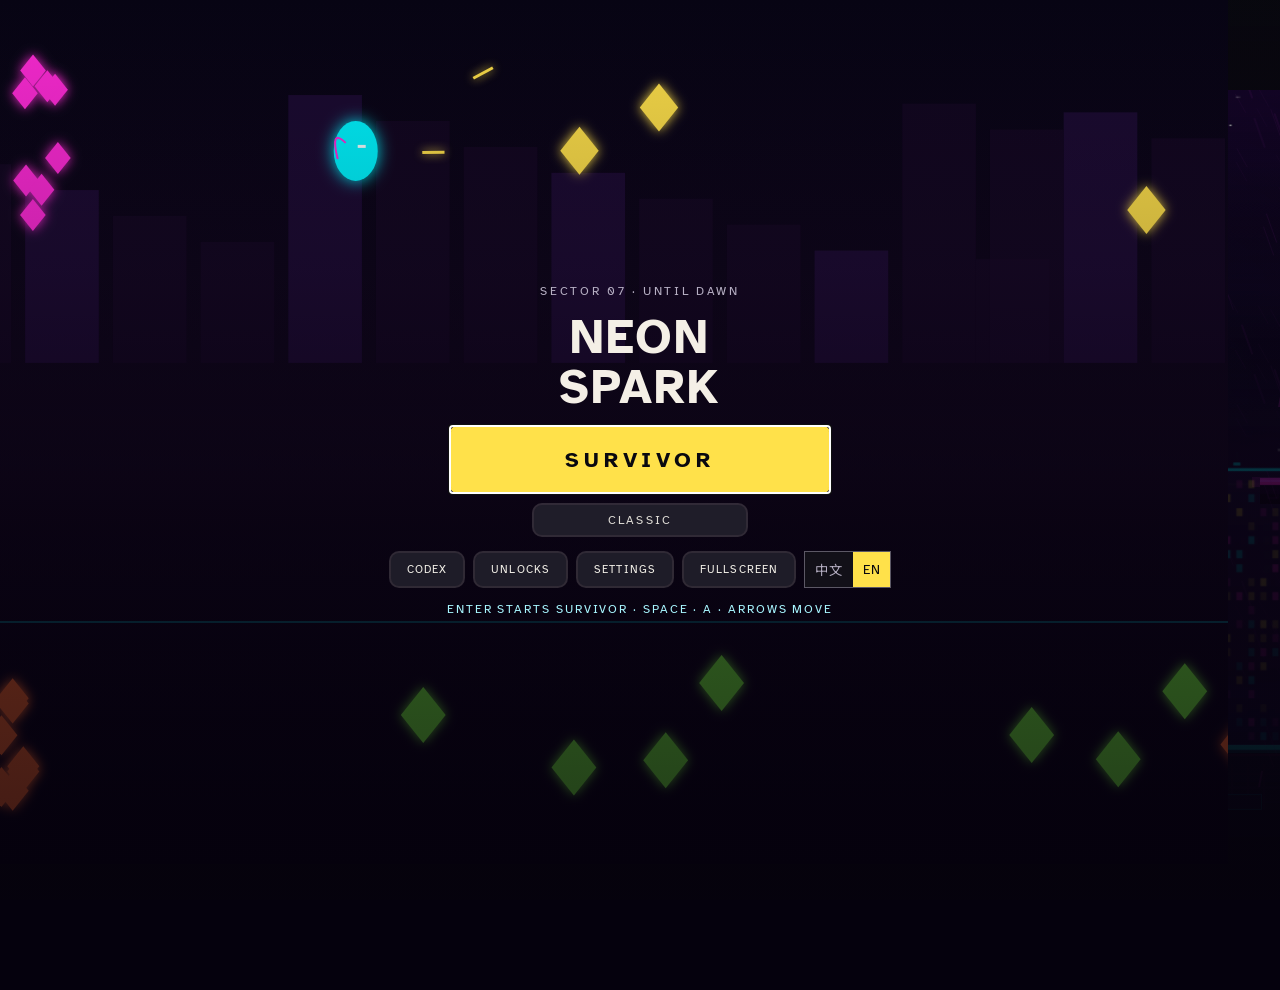
==== index.html @ 34e703bf "Deploy round 28 (cd8cb64): index.html" ====
<!doctype html>
<html lang="en">
  <head>
    <meta charset="UTF-8" />
    <meta name="viewport" content="width=device-width, initial-scale=1.0, viewport-fit=cover" />
    <title>NEON SPARK</title>
    <link rel="icon" type="image/svg+xml" href="./favicon.svg" />
    <script type="module" crossorigin src="./assets/index-BdaOLCf-.js"></script>
    <link rel="stylesheet" crossorigin href="./assets/index-TX8IHKFh.css">
  </head>
  <body>
    <div id="game"></div>
  </body>
</html>
---- assets/index-TX8IHKFh.css ----
.codex-shell{z-index:80;color:#f4efe6;font-family:var(--ns-font-ui,"Atkinson Hyperlegible", sans-serif);pointer-events:auto;background:#100e0c;grid-template-rows:auto 1fr auto;display:grid;position:fixed;inset:0}.codex-shell[hidden]{display:none}.codex-bar{background:#161310;border-bottom:1px solid #3a342c;flex-wrap:wrap;align-items:center;gap:8px 12px;padding:10px 12px 8px;display:flex}.codex-kicker{color:#a89880;letter-spacing:.22em;font-size:11px;font-family:var(--ns-font-ui,"Atkinson Hyperlegible", sans-serif)}.codex-title{font-family:var(--ns-font-ui,"Atkinson Hyperlegible", sans-serif);letter-spacing:.08em;color:#f4efe6;text-shadow:none;margin:0;font-size:22px;font-weight:700}.codex-tabs,.codex-tools{flex-wrap:wrap;gap:8px;display:flex}.codex-tabs{margin-left:auto}.codex-bar button,.codex-node{color:#e7f8ff;cursor:pointer;font-family:inherit}.codex-bar button{color:#f4efe6;letter-spacing:.08em;white-space:nowrap;box-shadow:none;background:#1c1814;border:1px solid #201e2a;padding:7px 10px;font-size:12px}.codex-bar button[aria-pressed=true],.codex-bar button.is-on{color:#ffe14a;border-color:#ffe14a;box-shadow:0 0 14px #ffe14a73}.codex-body{grid-template-rows:minmax(0,1fr);grid-template-columns:minmax(0,1fr);min-height:0;display:grid;position:relative}.codex-grid{min-height:0;padding:12px 14px 18px;display:none;overflow:auto}.codex-body.is-grid{grid-template-columns:minmax(0,1fr) minmax(280px,340px)}.codex-body.is-grid .codex-grid{display:block}.codex-body.is-grid .codex-stage{display:none}.codex-body.is-grid .codex-detail{border-width:0 0 0 1px;align-self:stretch;width:auto;height:100%;max-height:none;position:relative;inset:auto;overflow:auto}.codex-shell.is-items .codex-zoom,.codex-shell.is-items #codex-reveal,.codex-shell.is-items .codex-foot{display:none}.codex-section{color:#ff7ae4;letter-spacing:.16em;margin:14px 0 8px;font-size:12px;font-weight:400}.codex-section:first-child{margin-top:0}.codex-cards{grid-template-columns:repeat(auto-fill,minmax(168px,1fr));gap:8px;display:grid}.codex-card{text-align:left;color:#f4efe4;border:1px solid color-mix(in srgb, var(--node,#00f6ff) 70%, transparent);cursor:pointer;background:#1c1814;flex-direction:column;align-items:stretch;gap:4px;min-width:0;padding:0 0 8px;display:flex;overflow:hidden}.codex-card.is-on{border-color:#ffe14a;box-shadow:0 0 14px #ffe14a66}.codex-card.is-owned{box-shadow:inset 0 0 0 1px #7dff3e73}.codex-card-icon{background:#14110e;place-items:center;width:100%;height:84px;display:grid}.codex-card-icon img{object-fit:cover;width:100%;height:84px}.codex-card-name{letter-spacing:.04em;min-width:0;padding:0 8px;font-size:13px;font-weight:700;line-height:1.2}.codex-card-tags{flex-wrap:wrap;gap:4px;min-width:0;padding:0 8px;display:flex}.codex-card-tags i{letter-spacing:.08em;border:1px solid;padding:0 5px;font-size:10px;font-style:normal;line-height:1.3}.codex-recipe{color:#ffe14a;margin:0 0 8px;font-size:14px;line-height:1.35}.codex-result{grid-template-rows:auto auto;grid-template-columns:40px minmax(0,1fr);align-items:center;gap:2px 8px;margin-bottom:8px;display:grid}.codex-result img{object-fit:contain;background:#070414;border:1px solid #ffe14a73;grid-row:1/span 2;width:40px;height:40px}.codex-result b{letter-spacing:.06em;font-size:13px}.codex-result span{color:#d7f6ff;font-size:12px;line-height:1.35}.codex-stage{touch-action:none;cursor:grab;background-image:linear-gradient(#00f6ff0d 1px,#0000 1px),linear-gradient(90deg,#00f6ff0d 1px,#0000 1px);background-size:48px 48px;position:absolute;inset:0;overflow:hidden}.codex-stage.is-drag{cursor:grabbing}.codex-world{transform-origin:0 0;position:absolute;top:0;left:0}.codex-lines{pointer-events:none;position:absolute;top:0;left:0;overflow:visible}.codex-lines line{stroke-linecap:round;filter:drop-shadow(0 0 4px)}.codex-node{box-sizing:border-box;border:1px solid var(--node,#00f6ff);width:176px;height:72px;box-shadow:0 0 12px color-mix(in srgb, var(--node) 55%, transparent);text-align:left;background:linear-gradient(#140a22f0,#05010df0);grid-template-columns:36px minmax(0,1fr);align-items:center;gap:6px;padding:6px 8px;display:grid;position:absolute;overflow:hidden}.codex-node.is-owned{box-shadow:0 0 16px color-mix(in srgb, var(--node) 80%, transparent)}.codex-node.is-ready{border-color:#ffe14a;box-shadow:0 0 16px #ffe14ab3}.codex-node.is-done{border-color:#7dff3e;box-shadow:0 0 16px #7dff3ea6}.codex-node.is-pin,.codex-node:focus-visible,.codex-node.is-nav{outline-offset:2px;outline:2px solid #ffe14a}.codex-glyph{border:1px solid var(--node,#00f6ff);width:32px;height:32px;color:var(--node,#00f6ff);font-family:var(--ns-font-display,"Silkscreen", sans-serif);letter-spacing:.04em;place-items:center;font-size:12px;display:grid}.codex-glyph img{object-fit:contain;width:28px;height:28px}.codex-copy{min-width:0;overflow:hidden}.codex-label{-webkit-line-clamp:2;font-family:var(--ns-font-display,"Silkscreen", sans-serif);letter-spacing:.04em;overflow-wrap:anywhere;-webkit-box-orient:vertical;font-size:11px;line-height:1.25;display:-webkit-box;overflow:hidden}.codex-kind{color:#a8f6ff;font-family:var(--ns-font-ui,sans-serif);letter-spacing:.14em;margin-top:2px;font-size:10px;display:block}.codex-node.is-secret{color:#0000;box-shadow:none;border-color:#a8f6ff47}.codex-node.is-secret .codex-kind{color:#0000}.codex-node.is-secret .codex-label{color:#d7f6ff;font-family:var(--ns-font-ui,"Atkinson Hyperlegible", sans-serif);letter-spacing:0;-webkit-line-clamp:4;white-space:normal;font-size:11px;line-height:1.25}.codex-node.is-secret .codex-glyph{clip-path:none;background:#070414;box-shadow:inset 0 0 0 1px #a8f6ff73}.codex-glyph img.is-silhouette{filter:grayscale()brightness(.5)contrast(1.7)drop-shadow(0 0 1px #d2f6ffe6);opacity:1}.codex-detail{pointer-events:auto;background:#080410eb;border:1px solid #00f6ff8c;width:min(320px,100% - 24px);max-height:calc(100% - 24px);padding:14px 14px 16px;position:absolute;top:12px;right:12px;overflow:auto;box-shadow:0 0 24px #00f6ff47}.codex-detail[hidden]{display:none}.codex-detail.is-secret .codex-glyph{clip-path:none;background:0 0}.codex-detail h3{font-family:var(--ns-font-display,"Silkscreen", sans-serif);letter-spacing:.08em;margin:6px 0;font-size:16px;font-weight:400}.codex-detail h4{color:#ff7ae4;letter-spacing:.18em;margin:12px 0 6px;font-size:11px}.codex-detail p,.codex-detail li{color:#d7f6ff;margin:0;font-size:13px;line-height:1.4}.codex-detail ul{margin:0;padding-left:16px}.codex-detail li.is-met{color:#7dff3e}.codex-detail .codex-glyph{width:48px;height:48px}.codex-foot{color:#a8f6ff;letter-spacing:.08em;border-top:1px solid #00f6ff33;padding:8px 16px 12px;font-size:11px}.evo-hint{color:#ff7ae4;letter-spacing:.08em;font-size:11px;line-height:1.3}.evo-hint.is-live{color:#ffe14a;text-shadow:0 0 8px #ffe14a73}.syn-row{flex-wrap:wrap;gap:4px;display:flex}.syn-chip{color:#a8f6ff;letter-spacing:.08em;border:1px solid #a8f6ff66;padding:2px 6px;font-size:10px;font-style:normal}.syn-chip.is-live{color:#ffe14a;border-color:#ffe14a;box-shadow:0 0 8px #ffe14a59}#touch-hud .evo-progress{gap:8px;min-width:min(420px,86vw);max-height:220px;display:grid;overflow:auto}#touch-hud .evo-row{letter-spacing:.04em;gap:3px;font-size:12px;display:grid}#touch-hud .evo-row b{font-weight:700}#touch-hud .evo-row.is-ready b{color:#ffe14a}#touch-hud .evo-row.is-done b{color:#7dff3e}#touch-hud .evo-meter{background:#1c1030;height:4px}#touch-hud .evo-meter i{background:var(--ns-accent);height:100%;box-shadow:none;display:block}html[data-locale=zh-CN] .codex-shell,html[data-locale=zh-CN] .codex-label,html[data-locale=zh-CN] .codex-title,html[data-locale=zh-CN] .fe-card{font-family:var(--ns-font-cjk,"Noto Sans SC", sans-serif);letter-spacing:.02em}@media (max-width:900px),(max-height:520px){.codex-tabs{margin-left:0}.codex-kicker{display:none}.codex-title{font-size:16px}.codex-bar{gap:6px;padding:6px 8px}.codex-foot{display:none}.codex-detail{width:auto;max-height:42%;inset:auto 8px 8px}.codex-body.is-grid{grid-template-columns:minmax(0,1.2fr) minmax(220px,.9fr)}.codex-body.is-grid .codex-detail{width:auto;height:100%;max-height:none;position:relative;inset:auto}.codex-grid{padding:8px}.codex-cards{grid-template-columns:repeat(auto-fill,minmax(136px,1fr));gap:6px}.codex-card{padding:0 0 6px}.codex-card-icon,.codex-card-icon img{object-fit:cover;width:100%;height:64px}.codex-card-name,.codex-recipe{font-size:12px}}@font-face{font-family:Silkscreen;src:url(./silkscreen-latin-400-CtPo2yA5.woff2)format("woff2");font-weight:400;font-style:normal;font-display:swap}@font-face{font-family:Silkscreen;src:url(./silkscreen-latin-700-CSE2nhgM.woff2)format("woff2");font-weight:700;font-style:normal;font-display:swap}@font-face{font-family:Atkinson Hyperlegible;src:url(./atkinson-latin-400-BrHNak5F.woff2)format("woff2");font-weight:400;font-style:normal;font-display:swap}@font-face{font-family:Atkinson Hyperlegible;src:url(./atkinson-latin-700-GZI4o3u0.woff2)format("woff2");font-weight:700;font-style:normal;font-display:swap}@font-face{font-family:Noto Sans SC;src:url(./noto-sans-sc-400-DS5SpWNO.woff2)format("woff2");font-weight:400;font-style:normal;font-display:swap;unicode-range:U+2E80-2EFF,U+3000-303F,U+3100-312F,U+32??,U+3400-4DBF,U+4E00-9FFF,U+F900-FAFF,U+FF00-FFEF}@font-face{font-family:Noto Sans SC;src:url(./noto-sans-sc-700-BmuLCgFi.woff2)format("woff2");font-weight:700;font-style:normal;font-display:swap;unicode-range:U+2E80-2EFF,U+3000-303F,U+3100-312F,U+32??,U+3400-4DBF,U+4E00-9FFF,U+F900-FAFF,U+FF00-FFEF}@scope(#survivor-hud){.frame{--cut:var(--ns-cut);--frame:var(--ns-line);background:var(--frame);border-radius:var(--ns-radius);padding:2px;display:block}.frame-in{border-radius:calc(var(--ns-radius) - 2px);color:var(--ns-text);background:linear-gradient(#1e1c28,#121018);box-shadow:inset 0 1px #ffffff0f}:scope{pointer-events:none;font-family:var(--ns-font-ui);color:var(--ns-text);position:absolute;inset:0;container:hud/size}:scope.is-fixed{z-index:40;position:fixed}:scope.modal-open .hud-topbar,:scope.modal-open .slot-dock,:scope.modal-open .hud-bottom,:scope.modal-open .hud-hint,:scope.modal-open .hud-cross,:scope.title-open .hud-topbar,:scope.title-open .hud-bottom,:scope.title-open .slot-dock,:scope.title-open .bossbar,:scope.title-open .hud-hint,:scope.title-open .hud-cross,:scope.title-open .hud-banner,:scope.title-open .hud-fps,:scope.title-open .hud-debug{visibility:hidden}.hud-topbar{align-items:center;gap:var(--ns-space-2);padding:calc(var(--ns-space-3) + env(safe-area-inset-top)) calc(var(--ns-space-4) + env(safe-area-inset-right)) 0 calc(var(--ns-space-4) + env(safe-area-inset-left));flex-direction:column;display:flex}.timer{min-width:168px;box-shadow:none;background:0 0;flex-direction:column;align-items:center;padding:4px 22px 6px;display:flex}.timer-digits{font-family:var(--ns-font-display);font-size:var(--ns-timer);letter-spacing:.06em;color:var(--ns-white);text-shadow:0 0 1px #140814, 0 0 12px rgba(0, 246, 255, calc(var(--ns-flash) * .85));line-height:1}.timer-cap,.hud-room{font-size:var(--ns-text-xs);letter-spacing:.16em;color:var(--ns-ice)}.hud-room{color:var(--ns-pink)}.xp-row{align-items:center;gap:var(--ns-space-2);width:min(560px,100% - 300px);display:flex}.hud-stack{flex-direction:column;align-items:center;gap:6px;width:min(640px,100% - 300px);margin-top:4px;display:flex}.level-badge{--cut:6px;clip-path:none;background:0 0;flex:none;padding:0}.level-badge .frame-in{min-width:64px;min-height:48px;box-shadow:inset 0 0 0 1px var(--ns-yellow);background:#100818;flex-direction:column;justify-content:center;align-items:center;padding:6px 10px 8px;display:flex}.level-tag{font-size:var(--ns-text-xs);letter-spacing:.14em;color:var(--ns-yellow)}.level-num{font-family:var(--ns-font-display);font-size:var(--ns-text-md);color:var(--ns-white);line-height:1.45}.xp{--cut:8px;--frame:#a8f6ff73;flex:1}.xp-track{background:#100818;height:14px;position:relative;overflow:hidden}.xp-fill{background:linear-gradient(90deg, #047c86, var(--ns-cyan) 70%, var(--ns-white));width:0;height:100%;box-shadow:var(--ns-glow-cyan);display:block}.xp-label{font-style:normal;font-size:var(--ns-text-xs);letter-spacing:.12em;color:var(--ns-white);text-shadow:0 1px 2px #05010d;align-items:center;display:flex;position:absolute;top:0;bottom:0;right:8px}.bossbar{align-items:center;gap:var(--ns-space-3);width:100%;margin:0;display:flex}.bossbar[hidden],.hud-banner[hidden],.hud-fps[hidden],.hud-debug[hidden],.hud-mute[hidden],.hud-hint[hidden],.hud-cross[hidden],.overlay[hidden],.combo[hidden]{display:none!important}.boss-tag,.boss-pct{font-size:var(--ns-text-xs);letter-spacing:.14em;color:var(--ns-magenta);flex:none}.boss-track{background:#140814;flex:1;height:12px;position:relative;box-shadow:inset 0 0 0 1px #ff2bd659}.boss-track i{background:var(--ns-cyan);width:0;height:100%;box-shadow:var(--ns-glow-cyan);display:block}.boss-track i.phase2{background:var(--ns-magenta);box-shadow:var(--ns-glow-mag)}.phase-mark{z-index:2;background:var(--ns-yellow);width:2px;height:18px;box-shadow:0 0 8px var(--ns-yellow);position:absolute;top:-3px;left:50%}.hud-bottom{justify-content:space-between;align-items:flex-end;gap:var(--ns-space-3);padding:0 calc(var(--ns-space-4) + env(safe-area-inset-right)) calc(var(--ns-space-3) + env(safe-area-inset-bottom)) calc(var(--ns-space-4) + env(safe-area-inset-left));pointer-events:none;display:flex;position:absolute;bottom:0;left:0;right:0}.vitals,.hud-meta{flex-direction:column;gap:6px;min-width:0;display:flex}.hud-meta{align-items:flex-end}.hp-head,.dash-row,.combo-head{justify-content:space-between;gap:var(--ns-space-2);font-size:var(--ns-text-xs);letter-spacing:.14em;color:var(--ns-ice);display:flex}.hp-text,.combo-num,.scrap-num,.crystal-num{font-variant-numeric:tabular-nums;color:var(--ns-white);font-size:var(--ns-text-sm);letter-spacing:.04em}.hp{background:#1a1028;height:14px;position:relative;overflow:hidden;box-shadow:inset 0 0 0 1px #3c2a4e}.hp .ghost,.hp .fill{width:0;height:100%;position:absolute;top:0;left:0}.hp .ghost{background:var(--ns-ghost);box-shadow:0 0 8px var(--ns-ghost)}.hp .fill{background:var(--ns-lime);box-shadow:var(--ns-glow-lime)}.hp.low .fill{background:var(--ns-hot);box-shadow:var(--ns-glow-hot);animation:.7s ease-in-out infinite hp-pulse}.dash-row{justify-content:flex-start;align-items:center}.pips{gap:5px;display:flex}.pips i{background:#3c2a4e;width:10px;height:10px;transform:rotate(45deg);box-shadow:inset 0 0 0 1px #00f6ff59}.pips i.on{background:var(--ns-cyan);box-shadow:var(--ns-glow-cyan)}.pips i.hot{background:var(--ns-magenta);box-shadow:var(--ns-glow-mag)}.slot-dock{top:calc(8px + env(safe-area-inset-top));right:calc(8px + env(safe-area-inset-right));z-index:3;pointer-events:none;background:#05010d8c;flex-direction:column;align-items:flex-end;gap:2px;max-width:46%;padding:4px 6px 6px;display:flex;position:absolute}.slot-label{font-size:var(--ns-text-xs);letter-spacing:.18em;color:var(--ns-text-dim)}.slot-row{justify-content:flex-end;gap:4px;min-width:0;display:flex}.slot{--cut:6px;--frame:#a8f6ff47;flex-direction:column;align-items:stretch;gap:2px;width:64px;display:flex}.slot-face{--cut:7px}.slot-row[data-kind=weapon] .slot:not(.is-empty){--frame:var(--ns-cyan)}.slot-row[data-kind=passive] .slot:not(.is-empty){--frame:var(--ns-magenta)}.slot.is-evolved{--frame:var(--ns-yellow)}.slot-in{background:#100818;place-items:center;height:52px;display:grid;position:relative;overflow:hidden}.slot-icon{z-index:2;object-fit:contain;pointer-events:none;width:44px;height:44px;position:relative}.slot.is-empty .slot-icon{display:none}.slot.is-cooling .slot-icon{opacity:.55}.slot-glyph{display:none}.slot.is-empty .slot-glyph{color:#0000}.slot.is-empty .slot-in:after{content:"";border:1px solid #a8f6ff59;width:8px;height:8px;transform:rotate(45deg)}.sweep{z-index:1;background:conic-gradient(from -90deg, #ffe14af2 calc(var(--cd,0) * 1turn), transparent 0);opacity:0;pointer-events:none;position:absolute;inset:1px;-webkit-mask:radial-gradient(circle,#0000 54%,#000 60%);mask:radial-gradient(circle,#0000 54%,#000 60%)}.slot.is-cooling .slot-glyph{opacity:.55}.slot.is-cooling .sweep{opacity:1}.slot-pips{justify-content:center;gap:2px;display:flex}.slot-pips i{background:#3c2a4e;width:4px;height:4px}.slot-pips i.on{background:var(--ns-yellow);box-shadow:0 0 4px var(--ns-yellow)}.slot-name{text-align:center;font-size:calc(9px * var(--ns-font-scale));letter-spacing:.06em;color:var(--ns-text-dim);white-space:nowrap;text-overflow:ellipsis;display:block;overflow:hidden}.combo{width:100%;max-width:180px}.combo.is-idle .combo-num{color:var(--ns-text-dim)}.combo.is-hot .combo-num{color:var(--ns-yellow);animation:.8s ease-in-out infinite combo-hot}.combo-track{background:#1a1028;height:6px;margin-top:4px;box-shadow:inset 0 0 0 1px #ffe14a47}.combo-fill{background:linear-gradient(90deg, var(--ns-orange), var(--ns-yellow));width:0;height:100%;display:block}.counters{gap:var(--ns-space-3);display:flex}.counter{color:var(--ns-yellow);align-items:center;gap:4px;display:flex}.counter.crystal{color:var(--ns-cyan)}.counter .ico{width:14px;height:14px}.counter.pop b{animation:.28s score-pop}.hud-score{font-family:var(--ns-font-display);font-size:var(--ns-text-sm);color:var(--ns-yellow);letter-spacing:.12em;transform-origin:100%}.hud-score.pop{animation:.28s score-pop}.hud-mute{color:var(--ns-magenta);letter-spacing:.16em;font-size:var(--ns-text-xs)}.hud-fps{color:var(--ns-lime);font-family:var(--ns-font-display);font-size:var(--ns-text-xs);text-shadow:var(--ns-glow-lime);position:absolute;top:8px;left:12px}.hud-debug{color:var(--ns-ice);font-family:var(--ns-font-ui);font-size:var(--ns-text-xs);background:#05010db8;margin:0;padding:8px 10px;line-height:1.45;position:absolute;top:28px;left:12px}.hud-hint{text-align:center;max-width:min(640px,100% - 280px);color:var(--ns-text);font-size:var(--ns-text-xs);letter-spacing:.08em;background:#05010db8;padding:4px 10px;transition:opacity .8s;position:static}.hud-hint.dim{opacity:.28}.hud-banner{text-align:center;width:100%;color:var(--ns-white);font-family:var(--ns-font-display);font-size:calc(22px * var(--ns-font-scale));letter-spacing:.16em;text-shadow:var(--ns-glow-mag);background:#05010db8;margin:0;padding:2px 8px;line-height:1.15;position:static}.hud-banner.slam{font-size:calc(42px * var(--ns-font-scale));letter-spacing:.22em;text-shadow:var(--ns-glow-mag), var(--ns-glow-cyan)}.hud-cross{border:2px solid var(--ns-cyan);width:14px;height:14px;box-shadow:var(--ns-glow-cyan);margin:-7px 0 0 -7px;position:absolute;top:0;left:0}.hud-cross:before,.hud-cross:after{content:"";background:var(--ns-cyan);position:absolute}.hud-cross:before{width:2px;height:18px;top:-5px;left:4px}.hud-cross:after{width:18px;height:2px;top:4px;left:-5px}.overlay{justify-content:center;align-items:center;gap:var(--ns-space-4);pointer-events:auto;cursor:auto;padding:var(--ns-space-4);background:#05010db8;flex-direction:column;display:flex;position:absolute;inset:0}.pause-screen,.settings-screen{-webkit-backdrop-filter:blur(10px)saturate(.85);backdrop-filter:blur(10px)saturate(.85);background:#05010d75}.title-screen{background:radial-gradient(at 50% 38%,#ff2bd62e,#0000 46%),radial-gradient(at 50% 80%,#00f6ff1f,#0000 42%),#05010de6}.overlay-kicker,.title-kicker{color:var(--ns-pink);letter-spacing:.28em;font-size:var(--ns-text-xs)}.overlay-title{color:var(--ns-white);font-family:var(--ns-font-display);font-size:var(--ns-text-xl);letter-spacing:.12em;text-align:center;margin:0;font-weight:400}.overlay-sub{color:var(--ns-ice);letter-spacing:.12em;font-size:var(--ns-text-xs);text-align:center}.title-logo{color:var(--ns-white);font-family:var(--ns-font-display);font-size:var(--ns-text-display);letter-spacing:.06em;text-align:center;text-shadow:0 0 18px rgba(0, 246, 255, calc(var(--ns-flash) * .9)), 0 0 28px rgba(255, 43, 214, calc(var(--ns-flash) * .7));line-height:.9}.title-actions,.menu-actions{justify-content:center;gap:var(--ns-space-3);flex-wrap:wrap;display:flex}.menu-panel .menu-actions{flex-direction:column;width:min(220px,100%)}.menu-panel .ns-btn{width:100%}.ns-btn{color:var(--ns-cyan);cursor:pointer;font-family:var(--ns-font-ui);letter-spacing:.16em;font-size:var(--ns-text-sm);background:0 0;border:0;padding:0;display:inline-block}.ns-btn .frame-in{box-shadow:var(--ns-glow-cyan);background:#080410e0;padding:10px 18px;display:block}.ns-btn:focus-visible .frame-in,.ns-btn.is-pad .frame-in{outline:2px solid var(--ns-yellow);outline-offset:2px}.ns-btn.danger{color:var(--ns-pink)}.menu-panel{width:min(420px,100%)}.menu-panel .frame-in{align-items:center;gap:var(--ns-space-4);padding:var(--ns-space-6) var(--ns-space-5);flex-direction:column;display:flex}.settings-panel{width:min(460px,100%)}.settings-panel .frame-in{align-items:stretch}.set-row{justify-content:space-between;align-items:center;gap:var(--ns-space-3);font-size:var(--ns-text-sm);letter-spacing:.08em;display:flex}.seg{gap:6px;display:flex}.seg button{min-width:40px;color:var(--ns-text);border:1px solid var(--ns-line);font-family:var(--ns-font-ui);font-size:var(--ns-text-sm);cursor:pointer;background:#100818;padding:6px 8px}.seg button[aria-pressed=true]{color:#140814;background:var(--ns-cyan);border-color:var(--ns-cyan)}.seg button:focus-visible,.set-row input:focus-visible{outline:none}.seg button:focus-visible:not([aria-pressed=true]){box-shadow:inset 0 0 0 1px #f4f1ea47}.set-row input{width:18px;height:18px;accent-color:var(--ns-cyan)}.cards{justify-content:center;gap:var(--ns-space-4);flex-wrap:wrap;width:min(1240px,100%);display:flex}.ns-card{width:220px;color:var(--ns-text);font-family:var(--ns-font-ui);text-align:left;cursor:pointer;background:0 0;border:0;padding:0;transition:transform .16s}.ns-card-face{width:100%}.ns-card:hover,.ns-card.is-hover,.ns-card:focus-visible,.ns-card.is-pad{z-index:1;transform:translateY(-6px)}.ns-card:focus-visible,.ns-card.is-pad{outline:2px solid var(--ns-yellow);outline-offset:4px}.ns-card:disabled{cursor:not-allowed;transform:none}.ns-card-body{flex-direction:column;gap:8px;min-height:236px;padding:12px;display:flex;position:relative;overflow:hidden}.card-top,.tags,.price{flex-wrap:wrap;align-items:center;gap:6px;display:flex}.card-top{justify-content:space-between}.rarity{font-size:var(--ns-text-xs);letter-spacing:.14em;color:var(--frame,var(--ns-text));align-items:center;gap:5px;display:inline-flex}.shape{fill:currentColor;flex:none;width:12px;height:12px}.ns-card[data-rarity=common]{--frame:var(--ns-common)}.ns-card[data-rarity=uncommon]{--frame:var(--ns-uncommon)}.ns-card[data-rarity=rare]{--frame:var(--ns-rare)}.ns-card[data-rarity=epic]{--frame:var(--ns-epic)}.ns-card[data-rarity=legendary]{--frame:var(--ns-legendary)}.hotkey{font-family:var(--ns-font-display);font-size:calc(10px * var(--ns-font-scale));color:var(--ns-yellow)}.card-icon{background:#241910;place-items:center;height:96px;display:grid;box-shadow:inset 0 0 0 3px #0c0a12}.card-icon .badge{object-fit:contain;width:96px;height:96px;display:block}.glyph{font-family:var(--ns-font-display);font-size:var(--ns-text-lg);color:var(--ns-white);font-weight:400}.card-name{font-size:var(--ns-text-sm);letter-spacing:.06em}.blurb{color:var(--ns-text-dim);font-size:var(--ns-text-xs);-webkit-line-clamp:2;-webkit-box-orient:vertical;line-height:1.35;display:-webkit-box;overflow:hidden}.stat-lines{flex-direction:column;gap:3px;margin:0;padding:0;list-style:none;display:flex}.stat-lines li{font-size:var(--ns-text-xs);justify-content:space-between;gap:8px;display:flex}.stat-value{white-space:nowrap}.stat-label{color:var(--ns-text-dim)}.delta-up .stat-value{color:var(--ns-up)}.delta-down .stat-value{color:var(--ns-down)}.delta-up .stat-value:before{content:"▲ "}.delta-down .stat-value:before{content:"▼ "}.delta-flat .stat-value{color:var(--ns-ice)}.tag{font-style:normal;font-size:calc(10px * var(--ns-font-scale));letter-spacing:.12em;color:var(--ns-ice);padding:2px 5px;box-shadow:inset 0 0 0 1px #a8f6ff59}.tag.owned{color:var(--ns-yellow)}.price{font-variant-numeric:tabular-nums;letter-spacing:.06em;margin-top:auto}.price-scrap,.price-crystal{align-items:center;gap:4px;display:inline-flex}.price .ico{width:12px;height:12px}.price-scrap{color:var(--ns-yellow)}.price-crystal{color:var(--ns-cyan)}.price.is-broke,.price.is-broke .price-scrap,.price.is-broke .price-crystal{color:var(--ns-down)}.ns-sparks{pointer-events:none;opacity:0;position:absolute;inset:0}.ns-card:hover .ns-sparks,.ns-card.is-hover .ns-sparks,.ns-card:focus-visible .ns-sparks,.ns-card.is-pad .ns-sparks{opacity:1}.ns-card.is-hover .spark,.ns-card.is-pad .spark{animation-play-state:paused;animation-delay:-.42s}.spark{background:var(--ns-cyan);opacity:0;width:3px;height:3px;animation:.9s linear infinite ns-spark;position:absolute}.spark-1{--sx:-8px;--sy:-28px;animation-delay:0s;top:70%;left:18%}.spark-2{--sx:10px;--sy:-32px;background:var(--ns-yellow);animation-delay:.15s;top:64%;left:70%}.spark-3{--sx:2px;--sy:-36px;animation-delay:.3s;top:80%;left:40%}.spark-4{--sx:12px;--sy:-20px;background:var(--ns-magenta);animation-delay:.45s;top:48%;left:84%}.spark-5{--sx:-10px;--sy:-18px;animation-delay:.2s;top:40%;left:12%}.spark-6{--sx:6px;--sy:-22px;background:var(--ns-white);animation-delay:.55s;top:30%;left:55%}.sum-clock,.final-score{font-family:var(--ns-font-display);letter-spacing:.12em;color:var(--ns-white)}.sum-clock{font-size:var(--ns-text-lg);color:var(--ns-cyan)}.final-score{font-size:var(--ns-text-xl);text-shadow:var(--ns-glow-cyan)}.sum-grid{gap:var(--ns-space-3);grid-template-columns:repeat(4,minmax(0,1fr));width:min(560px,100%);display:grid}.sum-grid div{background:#080410a6;flex-direction:column;gap:4px;padding:8px;display:flex;box-shadow:inset 0 0 0 1px #a8f6ff33}.sum-grid span,.sum-bars-label,.sum-empty{font-size:var(--ns-text-xs);letter-spacing:.14em;color:var(--ns-text-dim)}.sum-num{font-family:var(--ns-font-display);font-size:var(--ns-text-md);color:var(--ns-white);font-weight:400}.summary-panel{width:min(640px,100%)}.summary-panel>.frame-in,.summary-body{align-items:center;gap:var(--ns-space-4);flex-direction:column;width:min(640px,100%);display:flex}.summary-panel>.frame-in{padding:var(--ns-space-5)}.sum-bars{flex-direction:column;gap:6px;width:min(560px,100%);display:flex}.bar-row{grid-template-columns:168px 1fr 72px;align-items:center;gap:8px;display:grid}.bar-name{font-size:var(--ns-text-xs);letter-spacing:.06em;color:var(--ns-text);align-items:center;gap:6px;display:inline-flex}.bar-name .badge{object-fit:contain;flex:none;width:40px;height:40px}.bar-track{background:#1a1028;height:8px;box-shadow:inset 0 0 0 1px #a8f6ff33}.bar-track i{width:0;height:100%;box-shadow:0 0 8px color-mix(in srgb, currentColor 40%, transparent);display:block}.bar-value{font-variant-numeric:tabular-nums;text-align:right;font-size:var(--ns-text-xs);color:var(--ns-white)}.floater-samples{align-items:flex-end;gap:36px;min-height:72px;padding:8px 4px 12px;display:flex;position:relative}.floater-samples .floater{position:relative;transform:none}.floater-field{background:radial-gradient(circle at 50% 60%,#ff2bd629,#0000 46%),linear-gradient(#140820,#05010d);height:220px;position:relative;overflow:hidden;box-shadow:inset 0 0 0 1px #a8f6ff40}.floater{font-family:var(--ns-font-display);color:#f4fbff;letter-spacing:.04em;white-space:nowrap;-webkit-text-stroke:5px #140814;paint-order:stroke fill;text-shadow:0 0 #140814,1px 1px #140814,-1px 1px #140814,1px -1px #140814,-1px -1px #140814;font-size:20px;position:absolute;transform:translate(-50%,-50%)}.floater.is-crit{color:var(--ns-yellow);-webkit-text-stroke-color:#2a0618;font-size:30px}.legend{gap:var(--ns-space-3);flex-wrap:wrap;display:flex}.legend i{letter-spacing:.12em;font-style:normal;font-size:var(--ns-text-xs);align-items:center;gap:6px;display:inline-flex}.gallery{max-width:1280px;padding:var(--ns-space-5) var(--ns-space-4) 80px;gap:var(--ns-space-6);font-family:var(--ns-font-ui);color:var(--ns-text);flex-direction:column;margin:0 auto;display:flex}.gallery header,.gallery-block{gap:var(--ns-space-3);flex-direction:column;display:flex}.gallery h1,.gallery h2{font-family:var(--ns-font-display);letter-spacing:.08em;margin:0;font-weight:400}.gallery h1{font-size:var(--ns-text-xl)}.gallery h2{font-size:var(--ns-text-lg);color:var(--ns-cyan)}.gallery p{color:var(--ns-text-dim);max-width:70ch;margin:0}.gallery-a11y,.gallery-row{gap:var(--ns-space-3);flex-wrap:wrap;align-items:center;display:flex}.stage{aspect-ratio:16/9;background:radial-gradient(at 50% 100%,#ff2bd633,#0000 52%),radial-gradient(at 18% 30%,#00f6ff24,#0000 42%),linear-gradient(#1a0533,#05010d 72%);width:min(1280px,100%);position:relative;overflow:hidden;box-shadow:inset 0 0 0 1px #a8f6ff47}.stage-menu{aspect-ratio:auto;height:640px}.stage-mobile{aspect-ratio:auto;width:min(844px,100%);height:390px}.stage-split{gap:var(--ns-space-4);grid-template-columns:repeat(auto-fit,minmax(280px,1fr));display:grid}.stage-split .stage{aspect-ratio:16/10}html.ns-gallery,html.ns-gallery body,html.ns-gallery #game{cursor:auto;background:var(--ns-void);height:auto;min-height:100%;overflow:auto}:scope.is-compact .timer-digits{font-size:calc(30px * var(--ns-font-scale))}:scope.is-compact .timer{min-width:0;padding:2px 12px 4px}:scope.is-compact .xp-track,:scope.is-compact .hp{height:8px}:scope.is-compact .hud-hint,:scope.is-compact .slot-name,:scope.is-compact .hud-score,:scope.is-compact .slot-label,:scope.is-compact .slot-pips{display:none}:scope.is-compact .slot{width:26px}:scope.is-compact .slot-in{height:22px}:scope.is-compact .hud-bottom{padding-bottom:calc(6px + env(safe-area-inset-bottom));gap:8px}:scope.is-compact .xp-row{width:min(280px,100% - 190px)}:scope.is-compact .hud-stack{width:min(320px,100% - 210px)}:scope.is-compact .slot-dock{top:calc(4px + env(safe-area-inset-top));right:calc(4px + env(safe-area-inset-right));padding:2px 4px}:scope.is-compact .hud-banner,:scope.is-compact .hud-banner.slam{font-size:calc(15px * var(--ns-font-scale));letter-spacing:.1em}:scope.is-compact .level-badge .frame-in{min-width:52px;min-height:32px;padding:4px 6px}:scope.is-narrow .xp-row{width:min(300px,100% - 200px)}:scope.is-narrow .hud-stack{width:min(340px,100% - 210px)}:scope.is-narrow .vitals,:scope.is-narrow .hud-meta{max-width:42%}@keyframes score-pop{50%{transform:scale(1.18)}}@keyframes hp-pulse{50%{filter:brightness(1.45)}}@keyframes combo-hot{50%{text-shadow:var(--ns-glow-hot)}}@keyframes ns-spark{0%{opacity:0;transform:translateY(6px)scale(1)}20%{opacity:1}to{transform:translate(var(--sx), var(--sy)) scale(.3);opacity:0}}html[data-reduced-flash="1"] .hp.low .fill,html[data-reduced-flash="1"] .combo.is-hot .combo-num,html[data-reduced-flash="1"] .spark,html[data-reduced-flash="1"] .hud-score.pop,html[data-reduced-flash="1"] .counter.pop b{animation:none!important}html[data-reduced-flash="1"] .ns-sparks{visibility:hidden}html[data-reduced-flash="1"] .ns-card,html[data-reduced-flash="1"] .hud-hint{transition:none}@media (max-width:720px){.sum-grid{grid-template-columns:repeat(2,minmax(0,1fr))}.bar-row{grid-template-columns:92px 1fr 56px}}#surv-end.end-screen{z-index:60;box-sizing:border-box;width:100vw;height:100vh;grid-template-rows:minmax(0,1fr);place-items:center;height:100dvh;max-height:100dvh;padding:8px;display:grid;position:fixed;inset:0;overflow:hidden}#surv-end .end-sheet{width:min(880px,100%);max-height:calc(100vh - 16px);flex-direction:column;min-height:0;max-height:calc(100dvh - 16px);display:flex}#surv-end .end-sheet>.frame-in{width:100%;min-height:0;max-height:calc(100vh - 16px);box-sizing:border-box;grid-template-rows:auto auto minmax(0,1fr) auto auto;place-items:stretch stretch;gap:8px;max-height:calc(100dvh - 16px);padding:12px 16px 10px;display:grid;overflow:hidden}#surv-end #surv-end-body{flex:auto;width:100%;min-height:0;max-height:none;overflow:auto}#surv-end .menu-actions{flex-flow:wrap;flex:none;justify-content:center;gap:10px;width:100%}#surv-end .menu-actions .ns-btn{width:auto;min-width:132px}#surv-end .overlay-title{margin:0;font-size:22px;line-height:1.05}#surv-end .overlay-kicker,#surv-end .overlay-sub{flex:none;margin:0}@media (max-height:520px){#surv-end .end-sheet>.frame-in{gap:4px;padding:8px 10px 6px}#surv-end .overlay-title{font-size:16px}}}@font-face{font-family:Neon Hans;src:url(./neon-hans-BugMWQVf.woff2)format("woff2");font-weight:500;font-style:normal;font-display:swap;unicode-range:U+2E80-9FFF,U+F900-FAFF,U+3000-303F,U+FF00-FFEF}@media (min-width:1100px){html[lang=zh-CN] #surv-shop .cards,html[lang=zh-CN] #surv-level .cards{flex-wrap:nowrap}html[lang=zh-CN] #surv-shop .ns-card,html[lang=zh-CN] #surv-level .ns-card{flex:1 1 0;width:auto;max-width:250px}}@media (max-height:520px){html[lang=zh-CN] .title-logo,html[lang=zh-CN] .fe-logo{font-size:36px}html[lang=zh-CN] .settings-screen,html[lang=zh-CN] .fe-select,html[lang=zh-CN] #surv-level,html[lang=zh-CN] #surv-shop,html[lang=zh-CN] #surv-unlocks,html[lang=zh-CN] #upgrade,html[lang=zh-CN] .title-screen{justify-content:flex-start;padding-top:8px;overflow:auto}html[lang=zh-CN] .ns-card-body{gap:4px;padding:8px}html[lang=zh-CN] .card-icon{height:28px}html[lang=zh-CN] .fe-title-tools{gap:4px}}@media (max-width:900px){html[lang=zh-CN] .hud-hint{max-width:calc(100vw - 16px);font-size:11px}}@font-face{font-family:Silkscreen;src:url(./silkscreen-latin-400-CtPo2yA5.woff2)format("woff2");font-weight:400;font-style:normal;font-display:swap}@font-face{font-family:Silkscreen;src:url(./silkscreen-latin-700-CSE2nhgM.woff2)format("woff2");font-weight:700;font-style:normal;font-display:swap}@font-face{font-family:Atkinson Hyperlegible;src:url(./atkinson-latin-400-BrHNak5F.woff2)format("woff2");font-weight:400;font-style:normal;font-display:swap}@font-face{font-family:Atkinson Hyperlegible;src:url(./atkinson-latin-700-GZI4o3u0.woff2)format("woff2");font-weight:700;font-style:normal;font-display:swap}@font-face{font-family:Noto Sans SC;src:url(./noto-sans-sc-400-DS5SpWNO.woff2)format("woff2");font-weight:400;font-style:normal;font-display:swap;unicode-range:U+2E80-2EFF,U+3000-303F,U+3100-312F,U+32??,U+3400-4DBF,U+4E00-9FFF,U+F900-FAFF,U+FF00-FFEF}@font-face{font-family:Noto Sans SC;src:url(./noto-sans-sc-700-BmuLCgFi.woff2)format("woff2");font-weight:700;font-style:normal;font-display:swap;unicode-range:U+2E80-2EFF,U+3000-303F,U+3100-312F,U+32??,U+3400-4DBF,U+4E00-9FFF,U+F900-FAFF,U+FF00-FFEF}:root{--ns-void:#09080f;--ns-ink:#121018;--ns-panel:#16141e;--ns-panel-2:#1e1c28;--ns-line:#f4f1ea29;--ns-text:#f3f0e8;--ns-text-dim:#b7b0c4;--ns-cyan:#00f6ff;--ns-magenta:#ff2bd6;--ns-pink:#ff2bd6;--ns-accent:#ffe14a;--ns-yellow:var(--ns-accent);--ns-lime:#7dff3e;--ns-orange:#ff6b2b;--ns-hot:#ff3b5c;--ns-ghost:#ff3b5c;--ns-white:#f7f4ec;--ns-ice:#b7b0c4;--ns-common:var(--ns-accent);--ns-uncommon:var(--ns-accent);--ns-rare:var(--ns-accent);--ns-epic:var(--ns-accent);--ns-legendary:var(--ns-accent);--ns-up:#7dff3e;--ns-down:#ff3b5c;--ns-space-1:4px;--ns-space-2:8px;--ns-space-3:12px;--ns-space-4:16px;--ns-space-5:24px;--ns-space-6:32px;--ns-space-7:48px;--ns-font-scale:1;--ns-text-xs:calc(12px * var(--ns-font-scale));--ns-text-sm:calc(14px * var(--ns-font-scale));--ns-text-md:calc(16px * var(--ns-font-scale));--ns-text-lg:calc(20px * var(--ns-font-scale));--ns-text-xl:calc(28px * var(--ns-font-scale));--ns-text-display:calc(64px * var(--ns-font-scale));--ns-timer:calc(34px * var(--ns-font-scale));--ns-font-ui:"Atkinson Hyperlegible", "Noto Sans SC", "Segoe UI", sans-serif;--ns-font-display:"Silkscreen", "Noto Sans SC", "Atkinson Hyperlegible", sans-serif;--ns-glow-cyan:none;--ns-glow-mag:none;--ns-glow-lime:none;--ns-glow-hot:none;--ns-radius:10px;--ns-radius-sm:10px;--ns-ease:cubic-bezier(.2, .8, .2, 1);--ns-ease-out:cubic-bezier(.16, 1, .3, 1);--ns-shadow:0 10px 24px #00000047;--ns-cut:0px;--ns-flash:1;--lightningcss-light: ;--lightningcss-dark:initial;color-scheme:dark}html[data-font-scale=sm]{--ns-font-scale:.9}html[data-font-scale=lg]{--ns-font-scale:1.22}html[data-reduced-flash="1"]{--ns-flash:0;--ns-glow-cyan:none;--ns-glow-mag:none;--ns-glow-lime:none;--ns-glow-hot:none}.frame{--cut:var(--ns-cut);--frame:var(--ns-line);background:var(--frame);border-radius:var(--ns-radius);padding:2px;display:block}.frame-in{border-radius:calc(var(--ns-radius) - 2px);color:var(--ns-text);background:linear-gradient(#1e1c28,#121018);box-shadow:inset 0 1px #ffffff0f}.ns-hud{pointer-events:none;font-family:var(--ns-font-ui);color:var(--ns-text);position:absolute;inset:0;container:hud/size}.ns-hud.is-fixed{z-index:40;position:fixed}.ns-hud.modal-open .hud-topbar,.ns-hud.modal-open .slot-dock,.ns-hud.modal-open .hud-bottom,.ns-hud.modal-open .hud-hint,.ns-hud.modal-open .hud-cross,.ns-hud.title-open .hud-topbar,.ns-hud.title-open .hud-bottom,.ns-hud.title-open .slot-dock,.ns-hud.title-open .bossbar,.ns-hud.title-open .hud-hint,.ns-hud.title-open .hud-cross,.ns-hud.title-open .hud-banner,.ns-hud.title-open .hud-fps,.ns-hud.title-open .hud-debug{visibility:hidden}.hud-topbar{align-items:center;gap:var(--ns-space-2);padding:calc(var(--ns-space-3) + env(safe-area-inset-top)) calc(var(--ns-space-4) + env(safe-area-inset-right)) 0 calc(var(--ns-space-4) + env(safe-area-inset-left));flex-direction:column;display:flex}.timer{min-width:168px;box-shadow:none;background:0 0;flex-direction:column;align-items:center;padding:4px 22px 6px;display:flex}.timer-digits{font-family:var(--ns-font-display);font-size:var(--ns-timer);letter-spacing:.06em;color:var(--ns-white);text-shadow:0 0 1px #140814, 0 0 12px rgba(0, 246, 255, calc(var(--ns-flash) * .85));line-height:1}.timer-cap,.hud-room{font-size:var(--ns-text-xs);letter-spacing:.16em;color:var(--ns-ice)}.hud-room{color:var(--ns-pink)}.xp-row{align-items:center;gap:var(--ns-space-2);width:min(560px,100% - 300px);display:flex}.hud-stack{flex-direction:column;align-items:center;gap:6px;width:min(640px,100% - 300px);margin-top:4px;display:flex}.level-badge{--cut:6px;clip-path:none;background:0 0;flex:none;padding:0}.level-badge .frame-in{min-width:64px;min-height:48px;box-shadow:inset 0 0 0 1px var(--ns-yellow);background:#100818;flex-direction:column;justify-content:center;align-items:center;padding:6px 10px 8px;display:flex}.level-tag{font-size:var(--ns-text-xs);letter-spacing:.14em;color:var(--ns-yellow)}.level-num{font-family:var(--ns-font-display);font-size:var(--ns-text-md);color:var(--ns-white);line-height:1.45}.xp{--cut:8px;--frame:#a8f6ff73;flex:1}.xp-track{background:#100818;height:14px;position:relative;overflow:hidden}.xp-fill{background:linear-gradient(90deg, #047c86, var(--ns-cyan) 70%, var(--ns-white));width:0;height:100%;box-shadow:var(--ns-glow-cyan);display:block}.xp-label{font-style:normal;font-size:var(--ns-text-xs);letter-spacing:.12em;color:var(--ns-white);text-shadow:0 1px 2px #05010d;align-items:center;display:flex;position:absolute;top:0;bottom:0;right:8px}.bossbar{align-items:center;gap:var(--ns-space-3);width:100%;margin:0;display:flex}.bossbar[hidden],.hud-banner[hidden],.hud-fps[hidden],.hud-debug[hidden],.hud-mute[hidden],.hud-hint[hidden],.hud-cross[hidden],.overlay[hidden],.combo[hidden]{display:none!important}.boss-tag,.boss-pct{font-size:var(--ns-text-xs);letter-spacing:.14em;color:var(--ns-magenta);flex:none}.boss-track i{background:var(--ns-cyan);width:0;height:100%;box-shadow:var(--ns-glow-cyan);display:block}.boss-track i.phase2{background:var(--ns-magenta);box-shadow:var(--ns-glow-mag)}.phase-mark{z-index:2;background:var(--ns-yellow);width:2px;height:18px;box-shadow:0 0 8px var(--ns-yellow);position:absolute;top:-3px;left:50%}.hud-bottom{justify-content:space-between;align-items:flex-end;gap:var(--ns-space-3);padding:0 calc(var(--ns-space-4) + env(safe-area-inset-right)) calc(var(--ns-space-3) + env(safe-area-inset-bottom)) calc(var(--ns-space-4) + env(safe-area-inset-left));pointer-events:none;display:flex;position:absolute;bottom:0;left:0;right:0}.vitals,.hud-meta{flex-direction:column;gap:6px;min-width:0;display:flex}.hud-meta{align-items:flex-end}.hp-head,.dash-row,.combo-head{justify-content:space-between;gap:var(--ns-space-2);font-size:var(--ns-text-xs);letter-spacing:.14em;color:var(--ns-ice);display:flex}.hp-text,.combo-num,.scrap-num,.crystal-num{font-variant-numeric:tabular-nums;color:var(--ns-white);font-size:var(--ns-text-sm);letter-spacing:.04em}.hp{background:#1a1028;height:14px;position:relative;overflow:hidden;box-shadow:inset 0 0 0 1px #3c2a4e}.hp.low .fill{background:var(--ns-hot);box-shadow:var(--ns-glow-hot);animation:.7s ease-in-out infinite hp-pulse}.dash-row{justify-content:flex-start;align-items:center}.pips{gap:5px;display:flex}.pips i{background:#3c2a4e;width:10px;height:10px;transform:rotate(45deg);box-shadow:inset 0 0 0 1px #00f6ff59}.slot-dock{top:calc(8px + env(safe-area-inset-top));right:calc(8px + env(safe-area-inset-right));z-index:3;pointer-events:none;background:#05010d8c;flex-direction:column;align-items:flex-end;gap:2px;max-width:46%;padding:4px 6px 6px;display:flex;position:absolute}.slot-label{font-size:var(--ns-text-xs);letter-spacing:.18em;color:var(--ns-text-dim)}.slot-row{justify-content:flex-end;gap:4px;min-width:0;display:flex}.slot{--cut:6px;--frame:#a8f6ff47;flex-direction:column;align-items:stretch;gap:2px;width:40px;display:flex}.slot-face{--cut:7px}.slot-row[data-kind=weapon] .slot:not(.is-empty){--frame:var(--ns-cyan)}.slot-row[data-kind=passive] .slot:not(.is-empty){--frame:var(--ns-magenta)}.slot.is-evolved{--frame:var(--ns-yellow)}.slot-in{background:#100818;place-items:center;height:30px;display:grid;position:relative;overflow:hidden}.slot-glyph{z-index:2;font-family:var(--ns-font-display);font-size:var(--ns-text-xs);letter-spacing:.04em;color:var(--ns-white);position:relative}.slot.is-empty .slot-glyph{color:#0000}.slot.is-empty .slot-in:after{content:"";border:1px solid #a8f6ff59;width:8px;height:8px;transform:rotate(45deg)}.sweep{z-index:1;background:conic-gradient(from -90deg, #ffe14af2 calc(var(--cd,0) * 1turn), transparent 0);opacity:0;pointer-events:none;position:absolute;inset:1px;-webkit-mask:radial-gradient(circle,#0000 54%,#000 60%);mask:radial-gradient(circle,#0000 54%,#000 60%)}.slot.is-cooling .slot-glyph{opacity:.55}.slot.is-cooling .sweep{opacity:1}.slot-pips{justify-content:center;gap:2px;display:flex}.slot-pips i{background:#3c2a4e;width:4px;height:4px}.slot-pips i.on{background:var(--ns-yellow);box-shadow:0 0 4px var(--ns-yellow)}.slot-name{text-align:center;font-size:calc(9px * var(--ns-font-scale));letter-spacing:.06em;color:var(--ns-text-dim);white-space:nowrap;text-overflow:ellipsis;display:block;overflow:hidden}.combo{width:100%;max-width:180px}.combo.is-idle .combo-num{color:var(--ns-text-dim)}.combo.is-hot .combo-num{color:var(--ns-yellow);animation:.8s ease-in-out infinite combo-hot}.combo-track{background:#1a1028;height:6px;margin-top:4px;box-shadow:inset 0 0 0 1px #ffe14a47}.combo-fill{background:linear-gradient(90deg, var(--ns-orange), var(--ns-yellow));width:0;height:100%;display:block}.counters{gap:var(--ns-space-3);display:flex}.counter{color:var(--ns-yellow);align-items:center;gap:4px;display:flex}.counter.crystal{color:var(--ns-cyan)}.counter .ico{width:14px;height:14px}.counter.pop b{animation:.28s score-pop}.hud-score{font-family:var(--ns-font-display);font-size:var(--ns-text-sm);color:var(--ns-yellow);letter-spacing:.12em;transform-origin:100%}.hud-mute{color:var(--ns-magenta);letter-spacing:.16em;font-size:var(--ns-text-xs)}.hud-fps{color:var(--ns-lime);font-family:var(--ns-font-display);font-size:var(--ns-text-xs);text-shadow:var(--ns-glow-lime);position:absolute;top:8px;left:12px}.hud-debug{color:var(--ns-ice);font-family:var(--ns-font-ui);font-size:var(--ns-text-xs);background:#05010db8;margin:0;padding:8px 10px;line-height:1.45;position:absolute;top:28px;left:12px}.hud-hint{text-align:center;max-width:min(640px,100% - 280px);color:var(--ns-text);font-size:var(--ns-text-xs);letter-spacing:.08em;background:#05010db8;padding:4px 10px;transition:opacity .8s;position:static}.hud-banner{text-align:center;width:100%;color:var(--ns-white);font-family:var(--ns-font-display);font-size:calc(22px * var(--ns-font-scale));letter-spacing:.16em;text-shadow:var(--ns-glow-mag);background:#05010db8;margin:0;padding:2px 8px;line-height:1.15;position:static}.hud-banner.slam{font-size:calc(42px * var(--ns-font-scale));letter-spacing:.22em;text-shadow:var(--ns-glow-mag), var(--ns-glow-cyan)}.hud-cross{border:2px solid var(--ns-cyan);width:14px;height:14px;box-shadow:var(--ns-glow-cyan);margin:-7px 0 0 -7px;position:absolute;top:0;left:0}.hud-cross:before,.hud-cross:after{content:"";background:var(--ns-cyan);position:absolute}.overlay{justify-content:center;align-items:center;gap:var(--ns-space-4);pointer-events:auto;cursor:auto;padding:var(--ns-space-4);background:#05010db8;flex-direction:column;display:flex;position:absolute;inset:0}.pause-screen,.settings-screen{-webkit-backdrop-filter:blur(10px)saturate(.85);backdrop-filter:blur(10px)saturate(.85);background:#05010d75}.overlay-kicker,.title-kicker{color:var(--ns-pink);letter-spacing:.28em;font-size:var(--ns-text-xs)}.overlay-title{color:var(--ns-white);font-family:var(--ns-font-display);font-size:var(--ns-text-xl);letter-spacing:.12em;text-align:center;margin:0;font-weight:400}.overlay-sub{color:var(--ns-ice);letter-spacing:.12em;font-size:var(--ns-text-xs);text-align:center}.title-logo{color:var(--ns-white);font-family:var(--ns-font-display);font-size:var(--ns-text-display);letter-spacing:.06em;text-align:center;text-shadow:0 0 18px rgba(0, 246, 255, calc(var(--ns-flash) * .9)), 0 0 28px rgba(255, 43, 214, calc(var(--ns-flash) * .7));line-height:.9}.title-actions,.menu-actions{justify-content:center;gap:var(--ns-space-3);flex-wrap:wrap;display:flex}.menu-panel .menu-actions{flex-direction:column;width:min(220px,100%)}.menu-panel .ns-btn{width:100%}.ns-btn{color:var(--ns-cyan);cursor:pointer;font-family:var(--ns-font-ui);letter-spacing:.16em;font-size:var(--ns-text-sm);background:0 0;border:0;padding:0;display:inline-block}.ns-btn .frame-in{box-shadow:var(--ns-glow-cyan);background:#080410e0;padding:10px 18px;display:block}.ns-btn:focus-visible .frame-in,.ns-btn.is-pad .frame-in{outline:2px solid var(--ns-yellow);outline-offset:2px}.ns-btn.danger{color:var(--ns-pink)}.menu-panel{width:min(420px,100%)}.menu-panel .frame-in{align-items:center;gap:var(--ns-space-4);padding:var(--ns-space-6) var(--ns-space-5);flex-direction:column;display:flex}.settings-panel{width:min(460px,100%)}.settings-panel .frame-in{align-items:stretch}.set-row{justify-content:space-between;align-items:center;gap:var(--ns-space-3);font-size:var(--ns-text-sm);letter-spacing:.08em;display:flex}.seg{gap:6px;display:flex}.seg button{min-width:40px;color:var(--ns-text);border:1px solid var(--ns-line);font-family:var(--ns-font-ui);font-size:var(--ns-text-sm);cursor:pointer;background:#100818;padding:6px 8px}.seg button[aria-pressed=true]{color:#140814;background:var(--ns-cyan);border-color:var(--ns-cyan)}.seg button:focus-visible,.set-row input:focus-visible{outline:2px solid var(--ns-yellow);outline-offset:2px}.set-row input{width:18px;height:18px;accent-color:var(--ns-cyan)}.cards{justify-content:center;gap:var(--ns-space-4);flex-wrap:wrap;width:min(1240px,100%);display:flex}.ns-card{width:220px;color:var(--ns-text);font-family:var(--ns-font-ui);text-align:left;cursor:pointer;background:0 0;border:0;padding:0;transition:transform .16s}.ns-card-face{width:100%}.ns-card:hover,.ns-card.is-hover,.ns-card:focus-visible,.ns-card.is-pad{z-index:1;transform:translateY(-6px)}.ns-card:focus-visible,.ns-card.is-pad{outline:2px solid var(--ns-yellow);outline-offset:4px}.ns-card:disabled{cursor:not-allowed;transform:none}.ns-card-body{flex-direction:column;gap:8px;min-height:236px;padding:12px;display:flex;position:relative;overflow:hidden}.card-top,.tags,.price{flex-wrap:wrap;align-items:center;gap:6px;display:flex}.card-top{justify-content:space-between}.rarity{font-size:var(--ns-text-xs);letter-spacing:.14em;color:var(--frame,var(--ns-text));align-items:center;gap:5px;display:inline-flex}.shape{fill:currentColor;flex:none;width:12px;height:12px}.ns-card[data-rarity=common]{--frame:var(--ns-common)}.ns-card[data-rarity=uncommon]{--frame:var(--ns-uncommon)}.ns-card[data-rarity=rare]{--frame:var(--ns-rare)}.ns-card[data-rarity=epic]{--frame:var(--ns-epic)}.ns-card[data-rarity=legendary]{--frame:var(--ns-legendary)}.hotkey{font-family:var(--ns-font-display);font-size:calc(10px * var(--ns-font-scale));color:var(--ns-yellow)}.card-icon{background:#241910;place-items:center;height:96px;display:grid;box-shadow:inset 0 0 0 3px #0c0a12}.glyph{font-family:var(--ns-font-display);font-size:var(--ns-text-lg);color:var(--ns-white);font-weight:400}.card-name{font-size:var(--ns-text-sm);letter-spacing:.06em}.blurb{color:var(--ns-text-dim);font-size:var(--ns-text-xs);-webkit-line-clamp:2;-webkit-box-orient:vertical;line-height:1.35;display:-webkit-box;overflow:hidden}.stat-lines{flex-direction:column;gap:3px;margin:0;padding:0;list-style:none;display:flex}.stat-lines li{font-size:var(--ns-text-xs);justify-content:space-between;gap:8px;display:flex}.stat-value{white-space:nowrap}.stat-label{color:var(--ns-text-dim)}.delta-up .stat-value{color:var(--ns-up)}.delta-down .stat-value{color:var(--ns-down)}.delta-up .stat-value:before{content:"▲ "}.delta-down .stat-value:before{content:"▼ "}.delta-flat .stat-value{color:var(--ns-ice)}.tag{font-style:normal;font-size:calc(10px * var(--ns-font-scale));letter-spacing:.12em;color:var(--ns-ice);padding:2px 5px;box-shadow:inset 0 0 0 1px #a8f6ff59}.tag.owned{color:var(--ns-yellow)}.price{font-variant-numeric:tabular-nums;letter-spacing:.06em;margin-top:auto}.price-scrap,.price-crystal{align-items:center;gap:4px;display:inline-flex}.price .ico{width:12px;height:12px}.price-scrap{color:var(--ns-yellow)}.price-crystal{color:var(--ns-cyan)}.price.is-broke,.price.is-broke .price-scrap,.price.is-broke .price-crystal{color:var(--ns-down)}.ns-sparks{pointer-events:none;opacity:0;position:absolute;inset:0}.ns-card:hover .ns-sparks,.ns-card.is-hover .ns-sparks,.ns-card:focus-visible .ns-sparks,.ns-card.is-pad .ns-sparks{opacity:1}.ns-card.is-hover .spark,.ns-card.is-pad .spark{animation-play-state:paused;animation-delay:-.42s}.spark{background:var(--ns-cyan);opacity:0;width:3px;height:3px;animation:.9s linear infinite ns-spark;position:absolute}.spark-1{--sx:-8px;--sy:-28px;animation-delay:0s;top:70%;left:18%}.spark-2{--sx:10px;--sy:-32px;background:var(--ns-yellow);animation-delay:.15s;top:64%;left:70%}.spark-3{--sx:2px;--sy:-36px;animation-delay:.3s;top:80%;left:40%}.spark-4{--sx:12px;--sy:-20px;background:var(--ns-magenta);animation-delay:.45s;top:48%;left:84%}.spark-5{--sx:-10px;--sy:-18px;animation-delay:.2s;top:40%;left:12%}.spark-6{--sx:6px;--sy:-22px;background:var(--ns-white);animation-delay:.55s;top:30%;left:55%}.sum-clock,.final-score{font-family:var(--ns-font-display);letter-spacing:.12em;color:var(--ns-white)}.sum-clock{font-size:var(--ns-text-lg);color:var(--ns-cyan)}.final-score{font-size:var(--ns-text-xl);text-shadow:var(--ns-glow-cyan)}.sum-grid{gap:var(--ns-space-3);grid-template-columns:repeat(4,minmax(0,1fr));width:min(560px,100%);display:grid}.sum-grid div{background:#080410a6;flex-direction:column;gap:4px;padding:8px;display:flex;box-shadow:inset 0 0 0 1px #a8f6ff33}.sum-grid span,.sum-bars-label,.sum-empty{font-size:var(--ns-text-xs);letter-spacing:.14em;color:var(--ns-text-dim)}.sum-num{font-family:var(--ns-font-display);font-size:var(--ns-text-md);color:var(--ns-white);font-weight:400}.summary-panel{width:min(640px,100%)}.summary-panel>.frame-in,.summary-body{align-items:center;gap:var(--ns-space-4);flex-direction:column;width:min(640px,100%);display:flex}.summary-panel>.frame-in{padding:var(--ns-space-5)}.sum-bars{flex-direction:column;gap:6px;width:min(560px,100%);display:flex}.bar-row{grid-template-columns:118px 1fr 72px;align-items:center;gap:8px;display:grid}.bar-name{font-size:var(--ns-text-xs);letter-spacing:.06em;color:var(--ns-text);align-items:center;gap:6px;display:inline-flex}.bar-track{background:#1a1028;height:8px;box-shadow:inset 0 0 0 1px #a8f6ff33}.bar-track i{width:0;height:100%;box-shadow:0 0 8px color-mix(in srgb, currentColor 40%, transparent);display:block}.bar-value{font-variant-numeric:tabular-nums;text-align:right;font-size:var(--ns-text-xs);color:var(--ns-white)}.floater-samples{align-items:flex-end;gap:36px;min-height:72px;padding:8px 4px 12px;display:flex;position:relative}.floater-samples .floater{position:relative;transform:none}.floater-field{background:radial-gradient(circle at 50% 60%,#ff2bd629,#0000 46%),linear-gradient(#140820,#05010d);height:220px;position:relative;overflow:hidden;box-shadow:inset 0 0 0 1px #a8f6ff40}.floater{font-family:var(--ns-font-display);color:#f4fbff;letter-spacing:.04em;white-space:nowrap;-webkit-text-stroke:5px #140814;paint-order:stroke fill;text-shadow:0 0 #140814,1px 1px #140814,-1px 1px #140814,1px -1px #140814,-1px -1px #140814;font-size:20px;position:absolute;transform:translate(-50%,-50%)}.floater.is-crit{color:var(--ns-yellow);-webkit-text-stroke-color:#2a0618;font-size:30px}.legend{gap:var(--ns-space-3);flex-wrap:wrap;display:flex}.legend i{letter-spacing:.12em;font-style:normal;font-size:var(--ns-text-xs);align-items:center;gap:6px;display:inline-flex}.gallery{max-width:1280px;padding:var(--ns-space-5) var(--ns-space-4) 80px;gap:var(--ns-space-6);font-family:var(--ns-font-ui);color:var(--ns-text);flex-direction:column;margin:0 auto;display:flex}.gallery header,.gallery-block{gap:var(--ns-space-3);flex-direction:column;display:flex}.gallery h1,.gallery h2{font-family:var(--ns-font-display);letter-spacing:.08em;margin:0;font-weight:400}.gallery h1{font-size:var(--ns-text-xl)}.gallery h2{font-size:var(--ns-text-lg);color:var(--ns-cyan)}.gallery p{color:var(--ns-text-dim);max-width:70ch;margin:0}.gallery-a11y,.gallery-row{gap:var(--ns-space-3);flex-wrap:wrap;align-items:center;display:flex}.stage{aspect-ratio:16/9;background:radial-gradient(at 50% 100%,#ff2bd633,#0000 52%),radial-gradient(at 18% 30%,#00f6ff24,#0000 42%),linear-gradient(#1a0533,#05010d 72%);width:min(1280px,100%);position:relative;overflow:hidden;box-shadow:inset 0 0 0 1px #a8f6ff47}.stage-menu{aspect-ratio:auto;height:640px}.stage-mobile{aspect-ratio:auto;width:min(844px,100%);height:390px}.stage-split{gap:var(--ns-space-4);grid-template-columns:repeat(auto-fit,minmax(280px,1fr));display:grid}.stage-split .stage{aspect-ratio:16/10}html.ns-gallery,html.ns-gallery body,html.ns-gallery #game{cursor:auto;background:var(--ns-void);height:auto;min-height:100%;overflow:auto}.ns-hud.is-compact .timer-digits{font-size:calc(30px * var(--ns-font-scale))}.ns-hud.is-compact .timer{min-width:0;padding:2px 12px 4px}.ns-hud.is-compact .xp-track,.ns-hud.is-compact .hp{height:8px}.ns-hud.is-compact .hud-hint,.ns-hud.is-compact .slot-name,.ns-hud.is-compact .hud-score,.ns-hud.is-compact .slot-label,.ns-hud.is-compact .slot-pips{display:none}.ns-hud.is-compact .slot{width:26px}.ns-hud.is-compact .slot-in{height:22px}.ns-hud.is-compact .hud-bottom{padding-bottom:calc(6px + env(safe-area-inset-bottom));gap:8px}.ns-hud.is-compact .xp-row{width:min(280px,100% - 190px)}.ns-hud.is-compact .hud-stack{width:min(320px,100% - 210px)}.ns-hud.is-compact .slot-dock{top:calc(4px + env(safe-area-inset-top));right:calc(4px + env(safe-area-inset-right));padding:2px 4px}.ns-hud.is-compact .hud-banner,.ns-hud.is-compact .hud-banner.slam{font-size:calc(15px * var(--ns-font-scale));letter-spacing:.1em}.ns-hud.is-compact .level-badge .frame-in{min-width:52px;min-height:32px;padding:4px 6px}.ns-hud.is-narrow .xp-row{width:min(300px,100% - 200px)}.ns-hud.is-narrow .hud-stack{width:min(340px,100% - 210px)}.ns-hud.is-narrow .vitals,.ns-hud.is-narrow .hud-meta{max-width:42%}@keyframes score-pop{50%{transform:scale(1.18)}}@keyframes hp-pulse{50%{filter:brightness(1.35)}}@keyframes combo-hot{50%{text-shadow:var(--ns-glow-hot)}}@keyframes ns-spark{0%{opacity:0;transform:translateY(6px)scale(1)}20%{opacity:1}to{transform:translate(var(--sx), var(--sy)) scale(.3);opacity:0}}html[data-reduced-flash="1"] .hp.low .fill,html[data-reduced-flash="1"] .combo.is-hot .combo-num,html[data-reduced-flash="1"] .spark,html[data-reduced-flash="1"] .hud-score.pop,html[data-reduced-flash="1"] .counter.pop b{animation:none!important}html[data-reduced-flash="1"] .ns-sparks{visibility:hidden}html[data-reduced-flash="1"] .ns-card,html[data-reduced-flash="1"] .hud-hint{transition:none}@media (max-width:720px){.sum-grid{grid-template-columns:repeat(2,minmax(0,1fr))}.bar-row{grid-template-columns:92px 1fr 56px}}@font-face{font-family:Neon Hans;src:url(./neon-hans-BugMWQVf.woff2)format("woff2");font-weight:500;font-style:normal;font-display:swap;unicode-range:U+2E80-9FFF,U+F900-FAFF,U+3000-303F,U+FF00-FFEF}html[lang=zh-CN]{--ns-font-cjk:"Neon Hans", "PingFang SC", "Hiragino Sans GB", "Microsoft YaHei", "Noto Sans SC", "Source Han Sans SC", sans-serif;--ns-font-ui:var(--ns-font-cjk)}html[lang=zh-CN] .overlay-title,html[lang=zh-CN] .title-logo,html[lang=zh-CN] .fe-logo,html[lang=zh-CN] .hud-title,html[lang=zh-CN] .hud-banner,html[lang=zh-CN] .card-name,html[lang=zh-CN] .boss-name,html[lang=zh-CN] .streak-name,html[lang=zh-CN] .announcer,html[lang=zh-CN] .slot-name,html[lang=zh-CN] .slot-label,html[lang=zh-CN] .fe-card,html[lang=zh-CN] .fe-card b,html[lang=zh-CN] .fe-node,html[lang=zh-CN] .fe-detail,html[lang=zh-CN] .fe-quest,html[lang=zh-CN] .fe-blurb,html[lang=zh-CN] .fe-coach,html[lang=zh-CN] .fe-slider,html[lang=zh-CN] .ns-btn,html[lang=zh-CN] .tool,html[lang=zh-CN] .set-row,html[lang=zh-CN] .mix-row,html[lang=zh-CN] .overlay-kicker,html[lang=zh-CN] .title-kicker,html[lang=zh-CN] .overlay-sub,html[lang=zh-CN] .hud-hint,html[lang=zh-CN] .blurb,html[lang=zh-CN] .rarity,html[lang=zh-CN] .tag,html[lang=zh-CN] .stat-label,html[lang=zh-CN] .sum-bars-label,html[lang=zh-CN] .bar-name,html[lang=zh-CN] .curse-blurb,html[lang=zh-CN] .door,html[lang=zh-CN] .stall,html[lang=zh-CN] .level-tag,html[lang=zh-CN] .hud-room,html[lang=zh-CN] .xp-label,html[lang=zh-CN] .boss-tag,html[lang=zh-CN] .lang-switch{font-family:var(--ns-font-cjk);letter-spacing:.02em}html[lang=zh-CN] .title-logo,html[lang=zh-CN] .fe-logo,html[lang=zh-CN] .overlay-title,html[lang=zh-CN] .hud-banner,html[lang=zh-CN] .hud-title,html[lang=zh-CN] .boss-name{text-shadow:0 0 10px #00f6ffbf,0 0 18px #ff2bd666}html[lang=zh-CN] .title-logo,html[lang=zh-CN] .fe-logo{letter-spacing:.08em;line-height:1.05}html[lang=zh-CN] .fe-hero .frame-in,html[lang=zh-CN] #title-survivor.fe-hero .frame-in{letter-spacing:.12em}html[lang=zh-CN] .hud-hint,html[lang=zh-CN] #neon-hud .hud-hint,html[lang=zh-CN] .overlay-sub,html[lang=zh-CN] .fe-keyline,html[lang=zh-CN] .fe-coach{white-space:normal;overflow-wrap:anywhere;max-width:min(1080px,100vw - 24px);line-height:1.4}html[lang=zh-CN] .blurb,html[lang=zh-CN] .fe-blurb,html[lang=zh-CN] .curse-blurb,html[lang=zh-CN] .fe-detail p{-webkit-line-clamp:4;line-clamp:4;overflow-wrap:anywhere}html[lang=zh-CN] .ns-card{width:min(240px,46vw);min-width:0}html[lang=zh-CN] #surv-shop,html[lang=zh-CN] #surv-level{justify-content:safe center;gap:10px;padding:16px 12px 12px}@media (min-width:1100px){html[lang=zh-CN] #surv-shop .cards,html[lang=zh-CN] #surv-level .cards{flex-wrap:nowrap}html[lang=zh-CN] #surv-shop .ns-card,html[lang=zh-CN] #surv-level .ns-card{flex:1 1 0;width:auto;max-width:250px}}html[lang=zh-CN] .ns-card-body{min-height:0;overflow:visible}html[lang=zh-CN] .card-name,html[lang=zh-CN] .slot-name,html[lang=zh-CN] .stat-label,html[lang=zh-CN] .frame-in{overflow-wrap:anywhere}html[lang=zh-CN] .slot{width:58px}html[lang=zh-CN] .slot-name{letter-spacing:0;font-size:12px;line-height:1.15}html[lang=zh-CN] #surv-shop-stats,html[lang=zh-CN] .fe-bank{white-space:normal;text-align:center;overflow-wrap:anywhere;max-width:min(1100px,100% - 16px)}.lang-switch{box-shadow:none;background:#121018;border:1px solid #b7b0c473;display:inline-flex}.lang-switch button{font-family:var(--ns-font-ui);color:#b7b0c4;cursor:pointer;letter-spacing:.06em;background:0 0;border:0;padding:6px 10px}.lang-switch button[aria-pressed=true]{background:var(--ns-accent);color:#09080f}.lang-switch button:focus-visible{outline-offset:2px;outline:2px solid #ffe14a}@media (max-height:520px){html[lang=zh-CN] .title-logo,html[lang=zh-CN] .fe-logo{font-size:36px}html[lang=zh-CN] .settings-screen,html[lang=zh-CN] .fe-select,html[lang=zh-CN] #surv-level,html[lang=zh-CN] #surv-shop,html[lang=zh-CN] #surv-unlocks,html[lang=zh-CN] #upgrade,html[lang=zh-CN] .title-screen{justify-content:flex-start;padding-top:8px;overflow:auto}html[lang=zh-CN] .ns-card-body{gap:4px;padding:8px}html[lang=zh-CN] .card-icon{height:28px}html[lang=zh-CN] .fe-title-tools{gap:4px}}@media (max-width:900px){html[lang=zh-CN] .hud-hint{max-width:calc(100vw - 16px);font-size:11px}}:root{--lightningcss-light: ;--lightningcss-dark:initial;color-scheme:dark}html,body{cursor:none;background:#05010d;width:100%;height:100%;margin:0;overflow:hidden}#game{width:100%;height:100%;position:relative}#game canvas{margin:0 auto;display:block}#neon-hud{pointer-events:none;z-index:40;font-family:var(--ns-font-ui);position:fixed;inset:0}.hud-title,.hud-score,.streak b,.streak em,.streak-name,.boss-name,.hud-banner,.sum-clock,.sum-num,.final-score,.overlay-title,.title-logo{font-family:var(--ns-font-display)}.hud-top{justify-content:space-between;padding:20px 28px 0;display:flex}.hud-top>div:first-child{flex-direction:column;align-items:flex-start;gap:6px;display:flex}.hud-title{color:#f4ffff;letter-spacing:.04em;background:#05010d;padding:6px 12px 4px;font-size:28px;font-weight:700}.hud-sub{color:#ff7ae4;letter-spacing:.12em;background:#05010dcc;margin-top:6px;padding:3px 10px;font-size:12px;display:inline-block}.hud-dummies{color:#ffe14a;background:#05010dcc;margin-top:8px;padding:3px 10px;font-size:14px;display:inline-block}.hud-right{text-align:right}.hud-dash-label{color:#00f6ff;letter-spacing:.14em;font-size:11px}.hud-dash{background:#1a1028;width:180px;height:8px;margin-top:6px;box-shadow:0 0 8px #00f6ff55}.hud-dash i{background:#00f6ff;width:100%;height:100%;display:block;box-shadow:0 0 10px #00f6ff}.hud-dash i.hot{background:#ff2bd6;box-shadow:0 0 10px #ff2bd6}.hud-fps{color:#7dff3e;text-shadow:0 0 8px #7dff3e;margin-top:10px;font-size:16px}.hud-debug{color:#a8f6ff;margin:16px 28px 0;font-size:12px;line-height:1.45}.hud-hint{text-align:center;color:#d7f6ff;white-space:nowrap;letter-spacing:.08em;background:#05010dcc;padding:6px 14px;font-size:12px;transition:opacity .8s;position:absolute;bottom:22px;left:50%;transform:translate(-50%)}.hud-hint.dim{opacity:.28}.hud-cross{border:2px solid #00f6ff;width:14px;height:14px;margin:-7px 0 0 -7px;position:absolute;top:0;left:0;box-shadow:0 0 10px #00f6ff}.hud-cross:before,.hud-cross:after{content:"";background:#00f6ff;position:absolute;box-shadow:0 0 6px #00f6ff}.hud-cross:before{width:2px;height:18px;top:-5px;left:4px}.hud-cross:after{width:18px;height:2px;top:4px;left:-5px}.hp{background:#1a1028;width:180px;height:8px;margin-top:8px}.hp i{background:#7dff3e;width:100%;height:100%;display:block;box-shadow:0 0 10px #7dff3e}.hud-score{color:#ffe14a;letter-spacing:.14em;margin-top:8px}.bossbar{align-items:center;gap:12px;margin:12px 28px 0;display:flex}.bossbar[hidden],.hud-banner[hidden],.item-banner[hidden],.hud-fps[hidden],.hud-debug[hidden]{display:none}.bossbar span{color:#ff2bd6;letter-spacing:.12em;font-size:12px}.bossbar div{background:#140814;flex:1;height:10px;position:relative;overflow:hidden}.bossbar i{background:#00f6ff;width:100%;height:100%;display:block;box-shadow:0 0 10px #00f6ff}.bossbar i.phase2{background:#ff2bd6;box-shadow:0 0 12px #ff2bd6}.bossbar i.phase3{background:#ffe14a;box-shadow:0 0 14px #ffe14a}.boss-track b.bar-spark{opacity:0;pointer-events:none;background:#fff;width:5px;height:16px;position:absolute;top:-3px;box-shadow:0 0 8px #fff}.bossbar.filling .boss-track b.bar-spark{animation:.48s linear infinite barSpark}.boss-track b.bar-spark:nth-child(3){left:8%}.boss-track b.bar-spark:nth-child(4){animation-delay:80ms;left:22%}.boss-track b.bar-spark:nth-child(5){animation-delay:.16s;left:36%}.boss-track b.bar-spark:nth-child(6){animation-delay:40ms;left:52%}.boss-track b.bar-spark:nth-child(7){animation-delay:.2s;left:66%}.boss-track b.bar-spark:nth-child(8){animation-delay:.12s;left:78%}.boss-track b.bar-spark:nth-child(9){animation-delay:.22s;left:90%}@keyframes barSpark{0%{opacity:0;transform:translate(-8px)scaleY(.4)}25%{opacity:1}to{opacity:0;transform:translate(28px)scaleY(1)}}#boss-intro{pointer-events:none;justify-content:center;align-items:center;display:flex;position:absolute;inset:0}#boss-intro[hidden]{display:none}.boss-card{text-align:center}.boss-card.slam{animation:.42s cubic-bezier(.15,1.4,.3,1) both cardSlam}.boss-kicker{color:#ff2bd6;letter-spacing:.48em;text-shadow:0 0 12px #ff2bd6;font-size:13px}.boss-name{letter-spacing:.14em;color:#f4ffff;text-shadow:0 0 18px #00f6ff,0 0 42px #ff2bd6;margin-top:8px;font-size:64px;font-weight:800;display:inline-block;position:relative}.boss-card.slam .boss-name:before,.boss-card.slam .boss-name:after{content:attr(data-text);width:100%;position:absolute;top:0;left:0;overflow:hidden}.boss-card.slam .boss-name:before{color:#00f6ff;clip-path:inset(0 0 58%);animation:.28s steps(2,end) infinite glitchA}.boss-card.slam .boss-name:after{color:#ff2bd6;clip-path:inset(42% 0 0);animation:.22s steps(2,end) infinite glitchB}.boss-sub{color:#ffe14a;letter-spacing:.42em;text-shadow:0 0 10px #ffe14a;margin-top:8px;font-size:14px}@keyframes cardSlam{0%{filter:blur(8px);opacity:0;transform:scale(2.5)translateY(-28px)}58%{filter:blur();opacity:1;transform:scale(.94)}to{opacity:1;transform:scale(1)}}@keyframes glitchA{0%{transform:translate(0)}30%{transform:translate(-4px,-1px)}60%{transform:translate(3px,1px)}to{transform:translate(-2px)}}@keyframes glitchB{0%{transform:translate(0)}40%{transform:translate(4px,1px)}70%{transform:translate(-3px,-1px)}to{transform:translate(2px)}}.score-pop{color:#ffe14a;letter-spacing:.14em;opacity:0;text-shadow:0 0 18px #ffe14a,0 0 32px #ff2bd6;pointer-events:none;font-size:42px;font-weight:800;position:absolute;top:128px;left:50%;transform:translate(-50%)}.score-pop.go{animation:.9s ease-out forwards scoreBurst}@keyframes scoreBurst{0%{opacity:0;transform:translate(-50%)scale(.4)}18%{opacity:1;transform:translate(-50%)scale(1.2)}to{opacity:0;transform:translate(-50%)translateY(-48px)scale(1)}}.hud-banner{text-align:center;color:#fff;letter-spacing:.22em;text-shadow:0 0 16px #ff2bd6;pointer-events:none;font-size:28px;position:absolute;top:168px;left:0;right:0}#neon-hud.title-open .hud-top,#neon-hud.title-open .hud-hint,#neon-hud.title-open .hud-banner,#neon-hud.title-open .hud-cross,#neon-hud.title-open .announcer,#neon-hud.title-open .drive-tag,#neon-hud.title-open .edge-glow{visibility:hidden}.overlay{pointer-events:auto;background:#05010db8;flex-direction:column;justify-content:center;align-items:center;gap:18px;display:flex;position:absolute;inset:0}.overlay[hidden]{display:none}.overlay-title{color:#f4ffff;letter-spacing:.18em;font-size:28px}.overlay-sub,.final-score{color:#a8f6ff;letter-spacing:.16em}.cards{flex-wrap:wrap;justify-content:center;gap:16px;max-width:980px;display:flex}.card{text-align:left;color:#d7f6ff;cursor:pointer;background:#0c0616;border:2px solid #00f6ff;flex-direction:column;gap:10px;width:240px;min-height:160px;padding:16px;font:13px ui-monospace,SFMono-Regular,Menlo,Consolas,monospace;display:flex}.card b{letter-spacing:.06em;font-size:14px}.card .rarity{letter-spacing:.16em;font-size:11px}.card{--glow:#7af6ff;box-shadow:0 0 22px var(--glow);position:relative}.card.card-start{opacity:0;transform:translateY(210px)scale(.42)}.card.card-start.card-shown{opacity:1;transition:transform .9s cubic-bezier(.16,1.05,.32,1),opacity .45s;transform:none}.card:nth-child(2).card-shown{transition-delay:80ms}.card:nth-child(3).card-shown{transition-delay:.12s}.card.legendary:before{content:"";pointer-events:none;border:2px solid #ffe14a;animation:.14s steps(2,end) infinite frame-flicker;position:absolute;inset:-7px;box-shadow:0 0 16px #7af6ff,inset 0 0 12px #ffe14a59}.ns-card.card-shown{animation:.55s cubic-bezier(.16,1.05,.32,1) card-in}.card.shatter,.ns-card.shatter{animation:.45s ease-in forwards card-shatter}.card.discard,.ns-card.discard{animation:.35s ease-in forwards card-out}.legend-flash{pointer-events:none;background:radial-gradient(circle at 50% 42%,#ffe14a6b,#7af6ff29 36%,#0000 68%);animation:1s ease-out forwards legend-flash;position:absolute;inset:0}.pick-spark{pointer-events:none;z-index:5;border-radius:50%;width:14px;height:14px;animation:.9s ease-out forwards spark-fly;position:absolute;box-shadow:0 0 10px}.overlay.slide{animation:.48s cubic-bezier(.16,1.45,.3,1) both panel-in}@keyframes panel-in{0%{opacity:0;transform:translateY(36px)scale(.96)}to{opacity:1;transform:none}}@keyframes card-in{0%{opacity:0;transform:translateY(180px)scale(.35)rotate(-8deg)}to{opacity:1;transform:none}}@keyframes card-shatter{to{opacity:0;filter:blur(4px);transform:scale(1.2)rotate(6deg)}}@keyframes card-out{to{opacity:0;transform:translateY(24px)scale(.9)}}@keyframes frame-flicker{50%{opacity:.45}}@keyframes legend-flash{0%{opacity:0}30%{opacity:1}to{opacity:0}}@keyframes spark-fly{to{transform:translate(var(--dx), var(--dy)) scale(.2);opacity:0}}.card em{color:#ffe14a;font-style:normal}.hp{background:#1a1028;width:220px;height:12px;margin-top:8px;position:relative;box-shadow:inset 0 0 0 1px #3c2a4e}.hp .ghost,.hp .fill{width:100%;height:100%;position:absolute;top:0;left:0}.hp .ghost{background:#ff5c9a;box-shadow:0 0 8px #ff5c9a}.hp .fill{background:#7dff3e;box-shadow:0 0 10px #7dff3e}.hp.low .fill{background:#ff2a4a;animation:.7s ease-in-out infinite hp-pulse;box-shadow:0 0 12px #ff2a4a}.pips{justify-content:flex-end;gap:6px;margin-top:6px;display:flex}.pips i{background:#3c2a4e;border-radius:50%;width:16px;height:16px;box-shadow:inset 0 0 0 1px #00f6ff44}.pips i.on{background:#00f6ff;box-shadow:0 0 10px #00f6ff}.pips i.hot{background:#ff2bd6;box-shadow:0 0 10px #ff2bd6}.hud-score{transform-origin:100%;display:inline-block}.hud-score.pop{animation:.28s score-pop}.hud-mute{color:#ff2bd6;letter-spacing:.16em;margin-top:6px;font-size:12px}.boss-track{background:#140814;flex:1;height:12px;position:relative;box-shadow:inset 0 0 0 1px #3c2a4e}.boss-track i{z-index:1;position:relative}.phase-mark{z-index:2;background:#ffe14a;width:2px;height:18px;position:absolute;top:-3px;left:50%;box-shadow:0 0 8px #ffe14a}.hud-banner.slam{letter-spacing:.28em;text-shadow:0 0 18px #ff2bd6,0 0 32px #00f6ff;font-size:42px}.title-kicker,.overlay-kicker{color:#ff7ae4;letter-spacing:.28em;font-size:12px}.title-logo{color:#f4ffff;letter-spacing:.08em;text-shadow:0 0 18px #00f6ff,0 0 28px #ff2bd6;font-size:84px;line-height:.86}.card .tag{letter-spacing:.2em;font-size:11px}.relics{flex-wrap:wrap;gap:5px;width:280px;display:flex;position:absolute;top:128px;left:28px}.relics i{background:currentColor;width:9px;height:9px;transform:rotate(45deg);box-shadow:0 0 8px}.item-banner{background:#05010dee;border-left:4px solid #7af6ff;min-width:280px;padding:12px 18px 14px;position:absolute;top:168px;right:28px;transform:translate(120%);box-shadow:0 0 22px #00f6ff44}.item-banner.show{animation:.38s cubic-bezier(.16,.84,.32,1) both item-in}.item-banner em{letter-spacing:.22em;opacity:.9;font-size:12px;font-style:normal;display:block}.item-banner b{letter-spacing:.12em;text-shadow:0 0 16px;margin-top:4px;font-size:28px;display:block}@keyframes item-in{0%{opacity:0;transform:translate(120%)}to{opacity:1;transform:translate(0)}}.hud-loot{justify-content:flex-end;align-items:baseline;gap:14px;margin-top:8px;display:flex}.hud-loot b,.hud-loot i{letter-spacing:.12em;font-style:normal;display:inline-block}#hud-shards{color:#ffe14a;text-shadow:0 0 8px #ffe14a}#hud-shards:before{content:"◆ "}#hud-crystals{color:#ff2bd6;text-shadow:0 0 8px #ff2bd6}#hud-crystals:before{content:"✦ "}#hud-combo{color:#7af6ff;text-shadow:0 0 10px #7af6ff}.hud-loot b.pop,.hud-loot i.pop{animation:.28s score-pop}.upgrade-tools{gap:12px;display:flex}.tool,.sheet button,.door{color:#d7f6ff;letter-spacing:.08em;cursor:pointer;background:#0c0616;border:2px solid #00f6ff;font:13px ui-monospace,SFMono-Regular,Menlo,Consolas,monospace}.tool{padding:10px 16px;box-shadow:0 0 12px #00f6ff44}.tool:disabled,.stall:disabled{opacity:.45;cursor:default}.map-overlay{background:#05010d9e}.trail{gap:8px;min-height:14px;display:flex}.trail i{background:var(--floor,#ff2bd6);width:12px;height:12px;box-shadow:0 0 8px var(--floor,#ff2bd6);transform:rotate(45deg)}.doors,.stalls,.sheet-row{flex-wrap:wrap;justify-content:center;gap:14px;display:flex}.door{width:200px;min-height:168px;box-shadow:0 0 18px color-mix(in srgb, currentColor 45%, transparent);flex-direction:column;align-items:center;gap:8px;padding:16px 14px;display:flex}.door b{letter-spacing:.12em}.door span,.stall span{color:#d7f6ff;letter-spacing:.04em;font-size:12px}.door-icon{background:currentColor;width:46px;height:46px;box-shadow:0 0 16px}.door-icon[data-kind=combat]{clip-path:polygon(50% 0,100% 50%,50% 100%,0 50%)}.door-icon[data-kind=elite]{clip-path:polygon(50% 0,100% 38%,82% 100%,18% 100%,0 38%)}.door-icon[data-kind=treasure]{clip-path:polygon(8% 28%,92% 28%,100% 100%,0 100%)}.door-icon[data-kind=shop]{border-radius:50%}.door-icon[data-kind=curse]{clip-path:polygon(50% 0,93% 25%,93% 75%,50% 100%,7% 75%,7% 25%)}.door-icon[data-kind=boss]{clip-path:polygon(50% 0,61% 35%,98% 35%,68% 57%,79% 91%,50% 70%,21% 91%,32% 57%,2% 35%,39% 35%)}.sheet{pointer-events:auto;background:linear-gradient(#0000,#05010df0 30%);flex-direction:column;align-items:center;gap:14px;padding:28px 24px 32px;display:flex;position:absolute;bottom:0;left:0;right:0}.sheet[hidden]{display:none}.stall{text-align:left;color:#eaffd8;cursor:pointer;background:#0c0616ee;border:2px solid #7dff3e;flex-direction:column;gap:8px;width:210px;min-height:120px;padding:12px;font:13px ui-monospace,SFMono-Regular,Menlo,Consolas,monospace;display:flex;box-shadow:0 0 14px #7dff3e44}.stall em,.sheet button{color:#ffe14a;font-style:normal}.curse-blurb{text-align:center;color:#ffd0b0;letter-spacing:.06em;max-width:520px}.sum-grid{grid-template-columns:repeat(4,minmax(0,1fr));gap:12px;width:100%;min-width:0;display:grid}.sum-grid div{flex-direction:column;align-items:center;gap:6px;display:flex}.sum-grid span{color:#ff7ae4;letter-spacing:.16em;font-size:11px}.sum-grid b{color:#f4ffff;text-shadow:0 0 12px var(--floor,#00f6ff)}.sum-ups{color:#ffe14a;letter-spacing:.14em;text-align:center;min-height:1.2em}.overlay,.sheet{z-index:6}:is(#neon-hud:has(.sheet:not([hidden])) .hud-hint,#neon-hud:has(#gameover:not([hidden])) .hud-hint){visibility:hidden}@media (max-width:760px){.hud-hint{display:none}.boss-name{letter-spacing:.08em;font-size:28px}.boss-sub{letter-spacing:.22em;font-size:12px}.bossbar{margin:8px 12px 0}.bossbar span{max-width:46vw;font-size:10px}.overlay-title{font-size:22px}.title-logo{font-size:56px}.map-overlay{justify-content:flex-start;padding:108px 12px 28px;overflow:auto}.door{width:min(260px,88vw);min-height:108px}.stall{width:min(320px,92vw);min-height:0}.sheet{justify-content:flex-start;max-height:78vh;overflow:auto}.sum-grid{grid-template-columns:repeat(2,minmax(0,1fr));gap:12px;width:92vw;min-width:0}.sum-grid b{font-size:28px}:is(#neon-hud:has(.overlay:not([hidden])) .hud-top,#neon-hud:has(.sheet:not([hidden])) .hud-top,#neon-hud:has(.overlay:not([hidden])) .item-banner,#neon-hud:has(.sheet:not([hidden])) .item-banner,#neon-hud:has(.overlay:not([hidden])) .relics,#neon-hud:has(.sheet:not([hidden])) .relics){visibility:hidden}}.edge-glow{pointer-events:none;opacity:var(--edge-a,0);will-change:opacity;position:absolute;inset:0}.edge-glow i{background:var(--edge,transparent);position:absolute}.edge-glow i:first-child,.edge-glow i:nth-child(2){height:64px;left:0;right:0}.edge-glow i:first-child{background:linear-gradient(to bottom, var(--edge,transparent), transparent);top:0}.edge-glow i:nth-child(2){background:linear-gradient(to top, var(--edge,transparent), transparent);bottom:0}.edge-glow i:nth-child(3),.edge-glow i:nth-child(4){width:64px;top:0;bottom:0}.edge-glow i:nth-child(3){background:linear-gradient(to right, var(--edge,transparent), transparent);left:0}.edge-glow i:nth-child(4){background:linear-gradient(to left, var(--edge,transparent), transparent);right:0}.edge-glow.hot{opacity:calc(var(--edge-a,.6) * .85)}.streak{min-width:176px;margin-top:10px}.streak-row{align-items:baseline;gap:8px;width:168px;display:flex}.streak b{color:var(--combo,#00f6ff);text-shadow:0 0 12px var(--combo,#00f6ff);transform-origin:0;font-size:34px;line-height:1;display:inline-block}.streak b.pop{animation:.22s cubic-bezier(.15,1.5,.3,1) combo-pop}.streak.shatter b{animation:.42s forwards combo-shatter}.streak em,.streak-name{color:var(--combo,#00f6ff);letter-spacing:.14em;font-style:normal}.streak em{font-size:14px}.streak-name{min-height:14px;margin-top:4px;font-size:12px}.streak-decay,.streak-charge{background:#1a1028;width:168px;margin-top:5px;position:relative;box-shadow:inset 0 0 0 1px #3c2a4e}.streak-decay{height:5px}.streak-charge{height:8px}.streak-decay i,.streak-charge i{background:var(--combo,#00f6ff);width:0;height:100%;box-shadow:0 0 8px var(--combo,#00f6ff);display:block}.streak-charge i.armed{background:#f4ffff;box-shadow:0 0 12px #fff}.streak-q{color:#f4ffff;text-shadow:0 0 8px #fff;margin-left:auto;font-size:13px;font-weight:700}.streak-q.armed{animation:.55s ease-in-out infinite q-pulse}.announcer{text-align:center;letter-spacing:.16em;color:var(--announce,#f4ffff);text-shadow:0 0 12px var(--announce,#f4ffff), 0 0 28px #05010d;pointer-events:none;font-size:68px;font-weight:800;position:absolute;top:28%;left:0;right:0}.announcer.in{animation:.28s cubic-bezier(.15,1.45,.3,1) announce-in}.announcer.glitch:before,.announcer.glitch:after{content:attr(data-text);position:absolute;top:0;left:0;right:0}.announcer.glitch:before{color:#00f6ff;clip-path:inset(0 0 52%);opacity:.9;animation:.14s steps(2,end) infinite glitch-slide}.announcer.glitch:after{color:#ff2bd6;clip-path:inset(48% 0 0);opacity:.9;animation:.18s steps(2,end) infinite reverse glitch-slide}.drive-tag{text-align:center;letter-spacing:.46em;color:#f4ffff;text-shadow:0 0 10px #00f6ff,0 0 18px #ff2bd6;pointer-events:none;font-size:13px;position:absolute;top:102px;left:0;right:0}@keyframes combo-pop{0%{transform:scale(1.65)rotate(-4deg)}to{transform:scale(1)rotate(0)}}@keyframes combo-shatter{40%{filter:brightness(2);transform:scale(1.28)rotate(7deg)}to{opacity:0;transform:scale(.35)rotate(-10deg)}}@keyframes announce-in{0%{filter:brightness(1.7);transform:scale(1.5)}to{filter:none;transform:scale(1)}}@keyframes glitch-slide{50%{transform:translate(7px,-1px)}}@keyframes q-pulse{50%{transform:scale(1.28)}}.mode-row{gap:16px;display:flex}#title-survivor.primary{color:#05010d;background:#00f6ff;border-color:#00f6ff;font-weight:700}#surv-select{justify-content:flex-start;overflow:auto}#surv-meta{gap:6px;max-width:920px;max-height:148px;margin:4px auto 0;display:grid;overflow:auto}#surv-meta .meta-chip{color:#e8fbff;letter-spacing:.06em;background:0 0;border:1px solid #00f6ff;padding:4px 8px;font-size:10px}#surv-meta .meta-chip:disabled{opacity:.45}#surv-meta .meta-row{flex-wrap:wrap;justify-content:center;gap:6px;display:flex}#surv-meta .meta-slider{color:#a8f6ff;letter-spacing:.08em;align-items:center;gap:6px;font-size:11px;display:flex}.mix-row{letter-spacing:.08em;justify-content:space-between;align-items:center;gap:12px;font-size:12px;display:flex}.mix-row input[type=range]{accent-color:#00f6ff;width:140px}#touch-hud{z-index:40;pointer-events:none;position:fixed;inset:0}#touch-hud .hud{display:none}#touch-hud .overlay{pointer-events:auto;color:#e8fbff;background:#05010db8;place-items:center;display:grid;position:fixed;inset:0}#touch-hud .overlay[hidden]{display:none}#touch-hud .card{background:#12081f;border:1px solid #00f6ff;gap:12px;min-width:280px;max-width:min(920px,94vw);padding:24px;display:grid}#pause-loadout{gap:8px;display:grid}.pause-stats{color:#ffe14a;letter-spacing:.12em;margin:0;font-size:12px}.pause-row{flex-wrap:wrap;align-items:center;gap:6px;display:flex}.pause-row span{color:#ff2bd6;letter-spacing:.16em;width:100%;font-size:10px}.pause-row img{object-fit:contain;background:#100818;width:44px;height:44px;box-shadow:inset 0 0 0 2px #00f6ffa6}.icon-sheet{z-index:80;color:#f4fbff;background:#05010df0;flex-direction:column;display:flex;position:fixed;inset:0}.icon-sheet[hidden]{display:none}.icon-sheet-bar{letter-spacing:.18em;justify-content:space-between;align-items:center;padding:12px 16px;display:flex}.icon-sheet-scroll{padding:0 12px 16px;overflow:auto}.icon-sheet-scroll canvas{max-width:100%;height:auto;display:block}#touch-hud #touch-root{pointer-events:auto}.fe-attract{pointer-events:none;width:100%;height:100%;position:absolute;inset:0}.fe-title-shade{pointer-events:none;background:linear-gradient(#05010d0d 0%,#05010d38 30%,#05010d9e 58%,#05010dc7);position:absolute;inset:0}.fe-title-copy{z-index:2;flex-direction:column;align-items:center;gap:14px;width:min(640px,100%);display:flex;position:relative}.fe-logo{animation:3.2s infinite fe-logo-flicker;position:relative}.fe-logo span{display:block}.fe-logo{text-shadow:0 0 12px #00f6ff,0 0 28px #ff2bd6}.mode-stack{flex-direction:column;align-items:center;gap:10px;display:flex}#title-survivor.fe-hero .frame-in,.fe-hero .frame-in{color:#05010d;letter-spacing:.22em;text-align:center;background:#00f6ff;min-width:min(320px,78vw);padding:18px 28px;font-size:22px;font-weight:700}#title-start.fe-classic .frame-in,.fe-classic .frame-in{letter-spacing:.18em;text-align:center;opacity:.9;min-width:180px;padding:8px 16px;font-size:12px}.fe-title-tools{flex-wrap:wrap;justify-content:center;gap:8px;display:flex}.fe-title-tools .frame-in{padding:8px 12px;font-size:11px}#survivor-hud #surv-select.fe-select,#survivor-hud #surv-unlocks.fe-unlocks,#neon-hud #title-unlocks.fe-unlocks,#survivor-hud #surv-end{justify-content:center;gap:8px;overflow:hidden}#survivor-hud #surv-unlocks.fe-unlocks,#neon-hud #title-unlocks.fe-unlocks{background:#05010df0}#survivor-hud .fe-select-head,.fe-unlock-head{flex-direction:column;align-items:center;gap:4px;display:flex}.fe-bank{color:#ffe14a;letter-spacing:.16em;font-size:12px}.fe-row{flex-wrap:wrap;justify-content:center;gap:10px;width:min(1080px,100%);display:flex}.fe-card{text-align:left;color:#e7f8ff;cursor:pointer;background:#0c0616;border:1px solid #00f6ff73;flex-direction:column;gap:6px;width:min(250px,31vw);min-height:44px;padding:8px;font:12px Atkinson Hyperlegible,Noto Sans SC,sans-serif;display:flex}.fe-card.is-on{border-color:#00f6ff;box-shadow:0 0 18px #00f6ff73}.fe-card.is-locked{opacity:.55}.fe-card b{letter-spacing:.12em;font-size:14px}.fe-blurb{color:#b7dbe8;margin:0;line-height:1.35}.fe-card em{letter-spacing:.14em;color:#ffe14a;font-size:10px;font-style:normal}.fe-preview{image-rendering:auto;object-fit:contain;background:#100818;width:100%;min-width:0;max-width:100%;height:56px;display:block}.fe-bars{gap:2px;display:grid}.fe-bars label{letter-spacing:.04em;color:#a8f6ff;white-space:nowrap;grid-template-columns:4.2em 1fr;align-items:center;gap:6px;font-size:9px;display:grid}.fe-bars i{background:#1a1028;height:4px;display:block}.fe-bars b{width:0;height:100%;display:block;box-shadow:0 0 8px}.fe-dock,.surv-actions{z-index:3;background:#05010deb;flex-wrap:wrap;flex:none;justify-content:center;gap:8px;padding:8px;display:flex;position:static}#surv-engage,#surv-retry .frame-in{color:#05010d;letter-spacing:.16em;background:#00f6ff;border-color:#00f6ff;min-width:168px;min-height:48px;font-weight:700}.fe-cols{grid-template-columns:repeat(4,minmax(0,1fr));gap:12px;width:min(1080px,100%);display:grid}.fe-col{flex-direction:column;gap:6px;min-width:0;display:flex}.fe-col h3{color:#ff7ae4;letter-spacing:.16em;text-align:center;margin:0;font-size:11px;font-weight:400}.fe-node{color:#d7f6ff;cursor:pointer;letter-spacing:.06em;text-align:left;background:#0c0616;border:1px solid #00f6ff8c;justify-content:space-between;align-items:center;gap:6px;width:100%;min-height:44px;padding:6px 8px;font:11px Atkinson Hyperlegible,sans-serif;display:flex;position:relative}.fe-node i{color:#ff7ae4;font-size:8px;font-style:normal}.fe-node .fe-ico,.fe-detail .fe-ico{object-fit:contain;flex:none;width:32px;height:32px}.fe-node b{text-align:left;flex:1;font-size:12px}.fe-node.is-owned{color:#f4ffff;background:#07343a}.fe-node.is-ready{color:#ffe14a;border-color:#ffe14a}.fe-node em{color:#ffe14a;font-size:10px;font-style:normal}.fe-node.is-locked{opacity:.72}.fe-detail{text-align:center;max-width:640px;min-height:48px}.fe-detail b{letter-spacing:.14em}.fe-detail p,.fe-detail span{color:#a8f6ff;margin:4px 0 0;font-size:12px}.fe-quests{flex-wrap:wrap;justify-content:center;gap:6px;width:min(960px,100%);display:flex}.fe-quest,.fe-quest-label{color:#b7dbe8;letter-spacing:.08em;border:1px solid #a8f6ff59;padding:4px 8px;font-size:10px}.fe-quest.is-done{color:#05010d;background:#ffe14a;border-color:#ffe14a}.fe-feel{flex-wrap:wrap;justify-content:center;gap:8px 14px;width:min(720px,100%);display:flex}.fe-slider{color:#a8f6ff;letter-spacing:.1em;align-items:center;gap:6px;font-size:10px;display:flex}.fe-slider input{width:88px}.fe-coach{left:50%;bottom:max(24px, env(safe-area-inset-bottom));z-index:70;color:#e7f8ff;letter-spacing:.14em;pointer-events:none;background:#05010de0;border:1px solid #00f6ff;padding:8px 14px;font-size:13px;position:fixed;transform:translate(-50%);box-shadow:0 0 16px #00f6ff59}#fe-toasts{z-index:30;pointer-events:none;flex-direction:column;align-items:flex-end;gap:0;max-width:min(460px,70vw);display:flex;position:fixed;top:196px;left:auto;right:14px;transform:none}#fe-toasts .fe-toast:not(:first-child){display:none}.fe-toast{color:#fff6d8;white-space:nowrap;background:0 0;border:0;min-width:0;padding:0;animation:.35s fe-toast-in}.fe-toast b{color:#ffe14a;letter-spacing:.08em;display:inline}.fe-toast.is-out{opacity:0;transition:all .25s;transform:translate(16px)}#survivor-hud #surv-end.is-dawn{background:radial-gradient(at 50% 115%,#ffb0488c,#0000 50%),radial-gradient(at 50% 0,#00f6ff38,#0000 40%),#0c0614c7}.sum-crystals{color:#ffe14a;letter-spacing:.16em;justify-content:center;align-items:baseline;gap:16px;display:flex}.sum-crystals b{text-shadow:0 0 16px #ffe14a;font-family:Silkscreen,sans-serif;font-size:42px}.sum-crystals em{color:#fff4c8;font-size:12px;font-style:normal}#surv-end-body{width:min(760px,100%);max-height:48vh;overflow:auto}button.is-nav,.fe-node.is-nav,.fe-card.is-nav,.ns-btn.is-nav .frame-in{outline-offset:3px;outline:2px solid #ffe14a}#survivor-hud #surv-select.fe-select{box-sizing:border-box;grid-template-rows:auto auto auto auto;place-content:safe center center;align-items:center;gap:6px;height:100%;max-height:100%;padding:10px 16px 8px;display:grid;overflow:auto}#survivor-hud .fe-select-body{grid-template-rows:auto auto;grid-template-columns:minmax(0,1fr) minmax(0,1fr);align-items:start;gap:6px 18px;width:min(1100px,100%);min-width:0;min-height:min-content;display:grid;overflow:visible}#survivor-hud .fe-char-label{grid-area:1/1}#survivor-hud .fe-chars{grid-area:2/1}#survivor-hud .fe-gun-label{grid-area:1/2}#survivor-hud .fe-guns{grid-area:2/2}#survivor-hud .fe-lane{grid-template-rows:auto auto;align-self:start;gap:8px;min-width:0;height:auto;min-height:min-content;display:grid}#survivor-hud .fe-feature{background:linear-gradient(#161022,#0c0616);border:1px solid #00f6ff8c;grid-template-columns:minmax(200px,.85fr) minmax(220px,1.15fr);align-items:stretch;gap:12px;min-width:0;min-height:min-content;padding:12px;display:grid;overflow:visible;box-shadow:inset 0 0 24px #00f6ff14}#survivor-hud .fe-stage{background:#100818;width:100%;height:100%;min-height:260px}#survivor-hud .fe-copy{flex-direction:column;justify-content:center;gap:8px;min-width:0;min-height:min-content;display:flex;overflow:visible}#survivor-hud .fe-name{font-family:var(--ns-font-display);letter-spacing:.08em;font-size:22px;font-weight:400}#survivor-hud .fe-feature .fe-blurb{-webkit-line-clamp:none;line-clamp:none;-webkit-box-orient:unset;white-space:normal;overflow-wrap:anywhere;height:auto;max-height:none;font-size:14px;line-height:1.4;display:block;overflow:visible}#survivor-hud .fe-roster{gap:8px;min-width:0;display:flex}#survivor-hud .fe-pick{color:#e7f8ff;text-align:left;cursor:pointer;background:#0c0616;border:1px solid #a8f6ff59;flex:1 1 0;align-items:center;gap:8px;min-width:0;padding:6px 8px;font:12px Atkinson Hyperlegible,Noto Sans SC,sans-serif;display:flex}#survivor-hud .fe-pick.is-on{border-color:#00f6ff;box-shadow:0 0 14px #00f6ff73}#survivor-hud .fe-pick.is-locked{opacity:.55}#survivor-hud .fe-pick b{text-overflow:ellipsis;white-space:nowrap;overflow:hidden}#survivor-hud .fe-pip{flex:none;width:40px;height:40px}@media (max-height:520px){.title-logo,.fe-logo{font-size:40px}.fe-hero .frame-in,#title-survivor.fe-hero .frame-in{min-width:200px;padding:8px 16px;font-size:16px}#survivor-hud .fe-select-head .overlay-kicker{display:none}#survivor-hud .fe-select-head{grid-template-columns:minmax(0,1fr) auto minmax(0,1fr);place-items:center;gap:0 8px;display:grid}#survivor-hud .fe-select-head .overlay-title{grid-column:1;justify-self:end}#survivor-hud .fe-select-head .lang-switch{grid-column:2}#survivor-hud .fe-select-head .fe-bank{grid-column:3;justify-self:start}#survivor-hud .fe-feature{grid-template-columns:minmax(128px,.7fr) minmax(160px,1.3fr);gap:8px;padding:8px}#survivor-hud .fe-stage{min-height:136px}#survivor-hud .fe-copy{gap:4px}#survivor-hud .fe-name{font-size:16px;line-height:1.1}#survivor-hud .fe-feature .fe-blurb{font-size:13px;line-height:1.35}#survivor-hud .fe-pip{width:28px;height:28px}#survivor-hud .fe-pick{gap:4px;padding:4px}.fe-bars{gap:1px}.fe-bars label{font-size:8px;line-height:1}.fe-bars i{height:3px}#survivor-hud .fe-select .overlay-title{font-size:18px}#surv-engage{min-width:120px;min-height:36px;padding:4px 12px}.fe-dock{padding:4px;position:static}#survivor-hud #surv-select.fe-select{box-sizing:border-box;background:#05010deb;grid-template-rows:auto auto auto auto;align-content:safe center;align-items:center;gap:4px;height:100%;padding:6px 8px 4px;display:grid;overflow:auto}#survivor-hud .fe-select-body{justify-content:safe center;overflow:visible}.fe-keyline{display:none}.fe-cols{grid-template-columns:repeat(2,minmax(0,1fr))}}@media (prefers-reduced-motion:reduce){.fe-logo,.fe-logo:after,.fe-toast{animation:none}}@keyframes fe-logo-flicker{0%,91%,to{filter:none;transform:none}93%{transform:translate(4px,-1px)}95%{filter:hue-rotate(30deg);transform:translate(-5px,1px)}97%{transform:translate(2px)}}@keyframes fe-toast-in{0%{opacity:0;transform:translate(24px)}to{opacity:1;transform:none}}body{background:var(--ns-void)}.ns-hud,.overlay,.tool,.ns-btn,.fe-card,.fe-node{font-family:var(--ns-font-ui)}.ns-hud .timer-digits,.overlay-title,.title-logo,.hud-banner,.sum-clock,.sum-num,.final-score{font-family:var(--ns-font-display);letter-spacing:.04em}#survivor-hud .timer{min-width:0;box-shadow:none;background:0 0;border:0;border-radius:0;gap:2px;padding:0}.ns-hud .timer-digits{font-size:calc(34px * var(--ns-font-scale));color:var(--ns-white);text-shadow:2px 0 0 var(--ns-ink), -2px 0 0 var(--ns-ink), 0 2px 0 var(--ns-ink), 0 -2px 0 var(--ns-ink)}#survivor-hud .hud-cross,#survivor-hud .hud-room,#survivor-hud .hud-hint,#survivor-hud .fe-coach,#survivor-hud .dash-row,#survivor-hud .combo,#survivor-hud .hud-score,#survivor-hud .slot-dock.is-vacant,#survivor-hud .slot.is-empty,#touch-hud .hint,#touch-hud #hud-hint{display:none}#surv-pause .pause-build{width:min(920px,94vw)}#surv-pause .pause-build>.frame-in{max-height:calc(100vh - 32px);overflow:auto}.pause-build{width:min(920px,94vw)}.pause-progress{color:var(--ns-yellow);letter-spacing:.08em;margin:0;font-size:12px}.pause-layout{grid-template-columns:1.4fr .8fr;align-items:start;gap:16px;width:100%;display:grid}.pause-main h3,.pause-side h3{letter-spacing:.14em;color:var(--ns-text-dim);margin:0 0 8px;font-size:12px;font-weight:400}.pause-grid{grid-template-columns:repeat(6,minmax(0,1fr));gap:8px;margin-bottom:12px;display:grid}.pause-icon{text-align:center;background:#121018;border:2px solid #f4f1ea24;border-radius:10px;flex-direction:column;align-items:center;gap:4px;width:auto;min-height:0;padding:8px;display:flex}.pause-icon img{object-fit:contain;width:64px;height:64px;image-rendering:pixelated}.pause-icon b{letter-spacing:.04em;color:var(--ns-white);font-size:11px}.pause-icon span,.pause-empty{letter-spacing:.08em;color:var(--ns-text-dim);font-size:10px}.pause-stats{color:var(--ns-text);font-family:var(--ns-font-display);letter-spacing:.04em;background:#1c1814;border:2px solid #c4b49a47;border-radius:12px;flex-direction:column;gap:4px;margin:0;padding:10px 12px;font-size:12px;display:flex}#survivor-hud.modal-open .fe-coach{visibility:hidden}#survivor-hud:has(#surv-pause:not([hidden])) .fe-coach{visibility:hidden}.ns-hud .timer-cap,.ns-hud .hud-room{letter-spacing:.08em;color:var(--ns-text-dim);text-shadow:1px 0 0 var(--ns-ink), -1px 0 0 var(--ns-ink), 0 1px 0 var(--ns-ink), 0 -1px 0 var(--ns-ink)}.ns-hud .hud-room{color:var(--ns-text-dim)}.ns-hud .level-badge .frame-in{min-width:56px;min-height:40px;box-shadow:inset 0 0 0 2px var(--ns-yellow);border-radius:var(--ns-radius-sm);background:#121018}.ns-hud .level-tag{color:var(--ns-yellow);letter-spacing:.08em}.ns-hud .xp,.ns-hud .level-badge{filter:none}.ns-hud .xp-track,.ns-hud .hp-track,.ns-hud .boss-in,.ns-hud .combo-track{height:10px;box-shadow:inset 0 0 0 2px var(--ns-ink);background:#121018;border-radius:99px;overflow:hidden}.ns-hud .hp-track,.ns-hud .boss-in{position:relative}.ns-hud .xp-fill,.ns-hud .hp .fill,.ns-hud .boss-track i,.ns-hud .combo-fill{box-shadow:none;border-radius:inherit}.ns-hud .xp-fill{background:var(--ns-cyan)}.ns-hud .hp .fill{background:var(--ns-lime)}.ns-hud .hp .ghost{box-shadow:none;border-radius:inherit;opacity:.85}.ns-hud .vitals,.ns-hud .hud-meta{border-radius:var(--ns-radius);background:#0c0b10c7;border:2px solid #f4f1ea14;gap:8px;padding:10px 12px}.ns-hud .pips i{width:8px;height:8px;box-shadow:none;background:#2a2836;border-radius:99px;transform:none}.ns-hud .pips i.on{background:var(--ns-accent)}.ns-hud .slot-dock{border-radius:var(--ns-radius);background:#0c0b10c7;border:2px solid #f4f1ea14;gap:6px;padding:8px}.ns-hud .slot{--frame:#f4f1ea24;width:36px}.ns-hud .slot-row[data-kind=weapon] .slot:not(.is-empty),.ns-hud .slot-row[data-kind=passive] .slot:not(.is-empty){--frame:#f4efe652}.ns-hud .slot.is-evolved{--frame:var(--ns-accent)}.ns-hud .slot-in{border-radius:calc(var(--ns-radius-sm) - 2px);background:#121018;height:28px}.ns-hud .slot-name{display:none}.ns-hud .slot.is-empty .slot-in:after{background:#f4f1ea33;border:0;border-radius:99px;width:8px;height:2px;transform:none}.ns-hud .slot-pips i.on{box-shadow:none}.ns-hud .hud-banner{text-shadow:2px 0 0 var(--ns-ink), -2px 0 0 var(--ns-ink), 0 2px 0 var(--ns-ink), 0 -2px 0 var(--ns-ink);background:0 0}.ns-hud .hud-hint,.fe-coach{box-shadow:none;color:var(--ns-text);letter-spacing:.06em;background:#0c0b10d1;border:2px solid #f4f1ea29;border-radius:99px}.ns-hud .hud-cross{width:8px;height:8px;box-shadow:none;border:2px solid #f7f4eccc;border-radius:99px;margin:-4px 0 0 -4px}.ns-hud .hud-cross:before,.ns-hud .hud-cross:after{display:none}.ns-hud .hud-score{font-family:var(--ns-font-display);letter-spacing:.06em;color:var(--ns-text-dim);text-shadow:none}.overlay{background:#09080f94;gap:16px}#surv-shop.overlay,#surv-level.overlay{background:#06050852}#surv-pause.pause-screen{-webkit-backdrop-filter:blur(3px);backdrop-filter:blur(3px);background:#09080f61}#survivor-hud:has(#surv-pause:not([hidden])) .hud-hint{display:none}#survivor-hud:has(#surv-pause:not([hidden])) .fe-coach{display:none}body:has(#surv-pause:not([hidden])) #fe-toasts{display:none}body:has(#surv-end:not([hidden])) #fe-toasts{display:none}#survivor-hud #surv-end.end-screen{z-index:60;box-sizing:border-box;width:100vw;height:100vh;background:#09080fc7;grid-template-rows:minmax(0,1fr);place-items:center;height:100dvh;max-height:100dvh;padding:8px;display:grid;position:fixed;inset:0;overflow:hidden}#surv-end .end-sheet{width:min(880px,100%);max-height:calc(100vh - 16px);flex-direction:column;min-height:0;max-height:calc(100dvh - 16px);display:flex}#surv-end #surv-end-body{flex:auto;width:100%;min-height:0;max-height:none;overflow:auto}#surv-end .end-sheet>.frame-in{width:100%;min-height:0;max-height:calc(100vh - 16px);box-sizing:border-box;grid-template-rows:auto auto minmax(0,1fr) auto auto;place-items:stretch stretch;gap:8px;max-height:calc(100dvh - 16px);padding:12px 16px 10px;display:grid;overflow:hidden}#surv-end .menu-actions{flex-flow:wrap;flex:none;justify-content:center;gap:10px;width:100%}#surv-end .menu-actions .ns-btn{width:auto;min-width:132px}#surv-end .overlay-title{margin:0;font-size:22px;line-height:1.05}#surv-end .overlay-kicker,#surv-end .overlay-sub{flex:none;margin:0}#surv-end .pause-grid{grid-template-columns:repeat(3,minmax(0,1fr))}#surv-end .pause-icon{background:#1c1814;gap:2px;padding:0 0 6px;overflow:hidden}#surv-end .pause-icon img{object-fit:cover;border-radius:8px 8px 0 0;width:100%;height:112px}#surv-end .bar-row{grid-template-columns:minmax(96px,168px) minmax(0,1fr) auto;align-items:center;display:grid}#surv-end .bar-value{font-family:var(--ns-font-display);letter-spacing:.04em;white-space:nowrap;text-align:right;color:var(--ns-white);text-shadow:2px 0 #0c0a12,-2px 0 #0c0a12,0 2px #0c0a12,0 -2px #0c0a12;font-size:22px;line-height:1}#surv-end .final-score,#surv-end .sum-score-label{display:none}#surv-end .sum-clock{font-size:22px}#surv-end .sum-bars{max-height:108px;overflow:auto}#surv-end .final-score{font-size:22px}#surv-end .sum-crystals b{text-shadow:none;font-size:28px}@media (max-width:720px){#surv-end .pause-layout{grid-template-columns:1fr}#surv-end .pause-grid{grid-template-columns:repeat(3,minmax(0,1fr))}}@media (max-height:520px){#surv-end .end-sheet>.frame-in{gap:4px;padding:8px 10px 6px}#surv-end .overlay-title,#surv-end .sum-clock,#surv-end .final-score,#surv-end .sum-crystals b{font-size:16px}#surv-end .menu-actions .ns-btn .frame-in{padding:6px 12px}#surv-end .pause-icon img{width:24px;height:24px}#surv-end .sum-bars{max-height:72px}}.title-screen{background:linear-gradient(#09080f2e,#09080fc7)}.fe-logo{text-shadow:0 4px 0 var(--ns-ink);animation:none}.title-kicker,.overlay-kicker{letter-spacing:.18em;color:var(--ns-magenta)}.overlay-title{letter-spacing:.06em}#surv-level .overlay-title,#surv-shop .overlay-title{font-family:var(--ns-font-display);letter-spacing:.1em;color:#fff6ea;text-shadow:0 2px #0c0a08;font-size:26px;font-weight:400}#surv-level .overlay-kicker,#surv-shop .overlay-kicker{font-family:var(--ns-font-ui);letter-spacing:.28em;color:#9a8b78;font-size:11px;font-weight:650}#surv-level .ns-card .card-name,#surv-shop .ns-card .card-name{font-family:var(--ns-font-ui);letter-spacing:.02em;color:#fff8ee;padding-top:4px;font-size:15px;font-weight:750;line-height:1.15}#surv-level .ns-card .blurb,#surv-shop .ns-card .blurb{font-family:var(--ns-font-ui);color:#a89884;font-size:12px;line-height:1.3}#surv-level .ns-card .rarity,#surv-shop .ns-card .rarity,#surv-level .ns-card .evo-hint,#surv-shop .ns-card .evo-hint{font-family:var(--ns-font-ui);letter-spacing:.14em;color:#cbbba4;font-size:10px}#surv-level .ns-card .evo-hint{color:#8fbfa8}#surv-shop .ns-card .price,#surv-level .ns-card .price,#surv-shop .ns-card .price-scrap,#surv-shop .ns-card .price-crystal{font-family:var(--ns-font-display);letter-spacing:.04em;color:#1a1408;font-size:16px}#surv-shop .ns-card .price,#surv-level .ns-card .price{background:#ffe14a;border-radius:3px;width:max-content;margin:6px 12px 2px;padding:3px 8px 2px}.ns-btn{letter-spacing:.08em;color:var(--ns-text);transition:transform .14s var(--ns-ease)}.ns-btn .frame-in{box-shadow:none;transition:background .14s var(--ns-ease), transform 80ms var(--ns-ease);background:#1e1c28;padding:10px 16px}.ns-btn:hover .frame-in,.ns-btn:focus-visible .frame-in{background:#2a2836}.ns-btn:active .frame-in{transform:translateY(1px)scale(.98)}#title-survivor.fe-hero .frame-in,.fe-hero .frame-in,#surv-engage,#surv-retry .frame-in{background:var(--ns-cyan);color:#121018;border-color:var(--ns-cyan);border-radius:var(--ns-radius-sm);box-shadow:none}.tool,.sheet button,.door{border-radius:var(--ns-radius-sm);min-height:40px;color:var(--ns-text);font-family:var(--ns-font-ui);letter-spacing:.08em;box-shadow:none;transition:background .14s var(--ns-ease), transform 80ms var(--ns-ease), border-color .14s var(--ns-ease);background:#1e1c28;border:2px solid #f4f1ea38;padding:8px 16px}.tool:hover,.sheet button:hover,.door:hover{border-color:var(--ns-accent);background:#2a2836}.tool:active,.sheet button:active,.door:active{transform:translateY(1px)scale(.98)}.ns-card{transition:transform .16s var(--ns-ease)}.ns-card:hover,.ns-card.is-hover,.ns-card:focus-visible,.ns-card.is-pad{transform:translateY(-4px)}.ns-card .frame{--frame:#c4b49a;filter:none;background:#c4b49a;border-radius:16px}.ns-card-body{background:#1c1814;border-radius:14px;gap:4px;min-height:0;padding:0 0 12px}.ns-card .ns-sparks{display:none}.ns-card .card-icon{z-index:0;width:100%;height:128px;box-shadow:none;background:#1c1814;border-radius:12px 12px 0 0;order:-1;margin:0;position:relative;overflow:hidden}.ns-card .card-icon .badge{object-fit:cover;width:100%;height:128px;image-rendering:pixelated}.ns-card .card-top,.ns-card .card-name,.ns-card .blurb,.ns-card .tags,.ns-card .stat-lines,.ns-card .price,.ns-card .evo-hint,.ns-card .syn-row{padding-left:12px;padding-right:12px}.ns-card .glyph{color:var(--frame,var(--ns-white));font-size:28px}#surv-shop-stats{letter-spacing:.06em;color:#f4efe4;max-width:min(920px,100%);font-family:var(--ns-font-display);background:0 0;border:0;border-radius:0;flex-wrap:wrap;justify-content:center;gap:6px;padding:0;font-size:11px;display:flex}#surv-shop-stats .stat-chip{border:1px solid var(--ns-accent);background:#121018;border-radius:4px;flex-direction:column;align-items:center;min-width:54px;padding:3px 7px 4px;display:flex}#surv-shop-stats .stat-chip span{letter-spacing:.14em;color:#8a7d6e;font-size:9px}#surv-shop-stats .stat-chip b{font-family:var(--ns-font-ui);letter-spacing:.02em;color:var(--ns-accent);font-size:14px;font-weight:700}.ns-card .card-name{z-index:2;font-family:var(--ns-font-display);letter-spacing:.04em;color:#f4efe4;font-size:13px;line-height:1.2;display:block;position:relative}.ns-card .blurb{z-index:2;color:#d9cbb8;letter-spacing:0;line-height:1.4;display:block;position:relative}.ns-card .rarity,.ns-card .hotkey{letter-spacing:.08em}.ns-card .price{font-size:var(--ns-text-sm)}.ns-card>.tool{width:100%;margin-top:8px}.ns-sparks{display:none}.fe-card{color:var(--ns-text);box-shadow:none;transition:transform .16s var(--ns-ease), border-color .14s var(--ns-ease);background:#16141e;border:2px solid #f4f1ea29;border-radius:12px}.fe-card:hover,.fe-card.is-nav{border-color:var(--ns-accent);transform:translateY(-3px)}.fe-card.is-on{border-color:var(--ns-accent);box-shadow:inset 0 0 0 1px var(--ns-accent);background:#1a2430}.fe-card b{letter-spacing:.04em;color:var(--ns-white)}.fe-preview{background:#121018;border-radius:8px}.fe-bars i{background:#121018;border-radius:99px;overflow:hidden}.fe-bars b{box-shadow:none;border-radius:inherit}.fe-node,.fe-quest,.fe-quest-label,.sum-grid div,.tag{border-radius:8px}.fe-dock,.surv-actions{background:#0c0b10e0;border:2px solid #f4f1ea14;border-radius:14px}#surv-chest .ns-card,#surv-chest .card{width:148px;min-height:168px;color:var(--ns-white);font-family:var(--ns-font-display);letter-spacing:.08em;background:#16141e;border:2px solid #f4f1ea2e;border-radius:16px;place-items:center;display:grid}#touch-hud .card,#touch-hud .overlay .card{box-shadow:var(--ns-shadow);background:#16141e;border:2px solid #f4f1ea2e;border-radius:16px}.seg button{background:#121018;border:2px solid #f4f1ea29;border-radius:8px}.seg button:focus,.seg button:focus-visible,.set-row input:focus-visible{outline:none}#surv-pause .seg button:focus,#surv-pause .seg button:focus-visible{box-shadow:none;outline:none}.fe-toast{min-width:0;max-width:none;box-shadow:none;color:#fff6d8;white-space:nowrap;text-shadow:0 1px #0c0a12,0 0 6px #000000e6;background:0 0;border:0;border-radius:0;flex-direction:row;align-items:baseline;gap:8px;padding:0;display:flex}.fe-toast b{display:inline}@keyframes ns-rise{0%{opacity:0;transform:translateY(8px)}to{opacity:1;transform:none}}.overlay:not([hidden]){animation:juice-screen var(--juice-screen,.46s) var(--juice-ease,cubic-bezier(.16, .84, .22, 1.14)) both}@keyframes juice-screen{0%{opacity:0;transform:translateY(26px)scale(.96)}68%{opacity:1;transform:translateY(-6px)scale(1.015)}to{opacity:1;transform:none}}#surv-level-cards .ns-card,#surv-shop-cards .ns-card,#surv-chest-cards .ns-card,.fe-chars .fe-card,.fe-guns .fe-card{animation:juice-deal var(--juice-deal,.48s) var(--juice-ease,cubic-bezier(.16, .84, .22, 1.14)) both}#surv-level-cards .ns-card,#surv-shop-cards .ns-card{animation:juice-deal var(--juice-deal,.48s) var(--juice-ease,cubic-bezier(.16, .84, .22, 1.14)) both, juice-card-bob .64s ease-in-out var(--juice-deal,.48s) infinite}#surv-level-cards .ns-card:nth-child(2),#surv-shop-cards .ns-card:nth-child(2){animation-delay:var(--juice-stagger,60ms), calc(var(--juice-deal,.48s) + .16s)}#surv-level-cards .ns-card:nth-child(3),#surv-shop-cards .ns-card:nth-child(3){animation-delay:calc(var(--juice-stagger,60ms) * 2), calc(var(--juice-deal,.48s) + .32s)}#surv-level-cards .ns-card:nth-child(4),#surv-shop-cards .ns-card:nth-child(4){animation-delay:calc(var(--juice-stagger,60ms) * 3), calc(var(--juice-deal,.48s) + .48s)}.fe-chars .fe-card:nth-child(2),.fe-guns .fe-card:nth-child(2){animation-delay:var(--juice-stagger,60ms)}.fe-chars .fe-card:nth-child(3),.fe-guns .fe-card:nth-child(3){animation-delay:calc(var(--juice-stagger,60ms) * 2)}.fe-chars .fe-card:nth-child(4),.fe-guns .fe-card:nth-child(4){animation-delay:calc(var(--juice-stagger,60ms) * 3)}@keyframes juice-card-bob{0%,to{transform:translateY(0)scale(1)}45%{transform:translateY(calc(var(--juice-bob,16px) * -1)) scale(1.08, .9)}72%{transform:translateY(6px)scale(.94,1.1)}}@keyframes juice-deal{0%{opacity:0;transform:translateY(36px)rotate(-2.5deg)scale(.82)}70%{opacity:1;transform:translateY(-8px)rotate(.4deg)scale(1.04)}to{opacity:1;transform:none}}.ns-card:hover,.ns-card.is-hover,.ns-card:focus-visible,.ns-card.is-pad,.fe-card:hover,.fe-card.is-nav{transform:translateY(calc(var(--juice-hover,12px) * -1)) scale(var(--juice-hover-scale,1.04))}.juice-burst{pointer-events:none;z-index:4;position:absolute;inset:0;overflow:visible}.juice-burst i{width:9px;height:9px;animation:juice-spark var(--juice-burst,.68s) var(--juice-ease,ease) forwards;background:#fff6c2;border-radius:2px;margin:-4px;position:absolute;top:38%;left:50%;box-shadow:0 0 0 2px #1a1208}@keyframes juice-spark{0%{opacity:1;transform:translate(0)scale(.4)}35%{opacity:1;transform:translate(calc(var(--dx) * .45), calc(var(--dy) * .45)) scale(1.3)}to{opacity:0;transform:translate(var(--dx), var(--dy)) scale(.2)}}.ns-card.um-live{z-index:0;--um-glow:var(--um-glow-common,8px);transition:transform var(--um-hover-ms,.16s) cubic-bezier(.16, 1, .3, 1);position:relative}.ns-card.um-live[data-rarity=common]{--um-glow:var(--um-glow-common,8px)}.ns-card.um-live[data-rarity=uncommon]{--um-glow:var(--um-glow-uncommon,14px)}.ns-card.um-live[data-rarity=rare]{--um-glow:var(--um-glow-rare,18px)}.ns-card.um-live[data-rarity=epic]{--um-glow:var(--um-glow-epic,22px)}.ns-card.um-live[data-rarity=legendary]{--um-glow:var(--um-glow-legendary,28px)}.ns-card.um-live .ns-card-face{filter:drop-shadow(0 10px 14px #0000008c)drop-shadow(0 0 8px #ffa84847)}#surv-level.overlay,#surv-shop.overlay{background:#06050847;gap:8px}#surv-level .cards.um-deck,#surv-shop .cards.um-deck{background:#12100ef0;border:2px solid #3a342c;border-radius:8px;flex-wrap:nowrap;gap:12px;width:min(980px,100% - 16px);padding:12px;box-shadow:0 16px 36px #00000080}#surv-level .ns-card.um-live .ns-card-face,#surv-shop .ns-card.um-live .ns-card-face{filter:none}#surv-level .ns-card .frame,#surv-shop .ns-card .frame{background:var(--frame,#6a6258);border-radius:6px;padding:2px}#surv-level .ns-card-body,#surv-shop .ns-card-body{background:#121018;border-radius:4px;gap:3px;min-height:0;padding:0 0 8px}#surv-level .card-icon,#surv-shop .card-icon{background:#121018;flex:0 0 120px;height:120px;min-height:120px;box-shadow:inset 0 0 0 2px #0c0a12}#surv-level .card-icon .badge,#surv-shop .card-icon .badge{object-fit:contain;box-sizing:border-box;background:#100e0c;height:120px;padding:8px}#surv-shop-cards>.um-slot{opacity:1;flex-direction:column;flex:none;align-items:stretch;gap:8px;width:max-content;min-width:200px;max-width:none;padding-bottom:0;display:flex}#surv-shop-cards .um-slot .ns-card,html[lang=zh-CN] #surv-shop .ns-card,html[lang=zh-CN] #surv-level .ns-card{order:1;width:max-content;min-width:180px;max-width:none}#surv-shop-cards .um-lock{color:#f4efe4;background:#2a2622;border-color:#5c5348;border-radius:4px;order:2;align-self:center;margin-top:10px;position:static;bottom:auto;left:auto;transform:none}#surv-shop-cards .um-lock[aria-pressed=true]{color:#09080f;background:#ffe14a;border-color:#ffe14a}@keyframes um-enter-shop{0%{transform:translateY(28px)}to{transform:none}}.ns-card.um-live:hover,.ns-card.um-live.is-hover,.ns-card.um-live.is-pad,.ns-card.um-live:focus-visible{transform:translateY(calc(-1 * var(--um-lift,14px))) scale(var(--um-hover-scale,1.045));z-index:2}.ns-card.um-live.is-pad,.ns-card.um-live:focus-visible,.um-lock:focus-visible{outline:2px solid var(--ns-yellow);outline-offset:4px}.ns-card.um-live:disabled{cursor:not-allowed;transform:none}.ns-card.um-live.um-in,.um-slot.um-in{animation:um-enter var(--um-enter-ms,.48s) cubic-bezier(.16, 1, .3, 1) backwards;animation-delay:calc(var(--um-i,0) * var(--um-stagger-ms,64ms))}.ns-card.um-live.um-pick,.um-slot.um-pick{animation:um-pick var(--um-select-ms,.28s) cubic-bezier(.16, 1, .3, 1) forwards;z-index:3}.ns-card.um-live.um-drop,.um-slot.um-drop{animation:um-drop var(--um-select-ms,.28s) ease-in forwards}.ns-card.um-live.um-flip,.um-slot.um-flip{animation:um-flip var(--um-reroll-ms,.22s) ease-in forwards;transform-origin:top}.um-slot .ns-card.um-in,.um-slot .ns-card.um-pick,.um-slot .ns-card.um-drop,.um-slot .ns-card.um-flip{animation:none}.um-deck{perspective:900px}.um-slot{flex:none;width:220px;padding-top:0;padding-bottom:40px;position:relative}.um-slot .ns-card{width:100%}.um-slot:hover,.um-slot:focus-within{transform:translateY(calc(-1 * var(--um-lift,14px))) scale(var(--um-hover-scale,1.045));z-index:2}.um-slot:has(.ns-card.is-hover){transform:translateY(calc(-1 * var(--um-lift,14px))) scale(var(--um-hover-scale,1.045));z-index:2}.um-slot:has(.ns-card.is-pad){transform:translateY(calc(-1 * var(--um-lift,14px))) scale(var(--um-hover-scale,1.045));z-index:2}.um-slot .ns-card.um-live:hover,.um-slot .ns-card.um-live.is-hover,.um-slot .ns-card.um-live.is-pad,.um-slot .ns-card.um-live:focus-visible{transform:none}.um-lock{z-index:4;border:2px solid var(--ns-yellow);min-width:72px;min-height:28px;color:var(--ns-yellow);font-family:var(--ns-font-ui);font-size:var(--ns-text-xs);letter-spacing:.06em;cursor:pointer;background:#16141e;border-radius:10px;padding:4px 10px;position:absolute;top:auto;bottom:4px;left:50%;transform:translate(-50%)}.um-lock[aria-pressed=true]{background:var(--ns-yellow);color:#121018}.um-lock:disabled{opacity:.4;cursor:not-allowed}@keyframes um-enter{0%{opacity:0;transform:translateY(var(--um-enter-y,48px)) scale(var(--um-enter-scale,.94)) rotate(var(--um-enter-rot,-2.5deg))}to{opacity:1;transform:none}}@keyframes um-pick{0%{transform:none}55%{transform:translateY(-14px)scale(1.05)}to{transform:translateY(-6px)scale(1.03)}}@keyframes um-drop{to{opacity:.28;transform:translateY(18px)scale(.94)}}@keyframes um-flip{to{opacity:0;transform:rotateX(70deg)translateY(14px)}}html[data-reduced-flash="1"] .ns-card.um-live,html[data-reduced-flash="1"] .ns-card.um-live .ns-card-face,html[data-reduced-flash="1"] .um-slot{animation:none}html[data-reduced-flash="1"] .ns-card.um-live .ns-card-face{filter:drop-shadow(0 12px 16px #00000073)}@media (prefers-reduced-motion:reduce){.ns-card.um-live,.ns-card.um-live .ns-card-face,.um-slot{transition:none!important;animation:none!important}}html[lang=zh-CN] #surv-level .ns-card.um-live,html[lang=zh-CN] #surv-shop .ns-card.um-live,html[lang=zh-CN] #upgrade .ns-card.um-live{flex:none;width:max-content;min-width:max-content;max-width:none}html[lang=zh-CN] #surv-level .blurb,html[lang=zh-CN] #surv-shop .blurb,html[lang=zh-CN] .um-lock{font-family:var(--ns-font-ui);letter-spacing:.02em;line-height:1.45}@media (max-width:900px){#surv-level .cards.um-deck,#surv-shop .cards.um-deck,#upgrade .cards.um-deck,#shop .stalls.um-deck,html[lang=zh-CN] #surv-level .cards.um-deck,html[lang=zh-CN] #surv-shop .cards.um-deck{flex-wrap:unset;grid-template-columns:repeat(2,minmax(168px,1fr));justify-items:stretch;width:min(560px,100%);display:grid}#surv-level .um-slot,#surv-shop .um-slot,#upgrade .ns-card.um-live,#shop .um-slot,html[lang=zh-CN] #surv-level .ns-card.um-live,html[lang=zh-CN] #surv-shop .ns-card.um-live,html[lang=zh-CN] #upgrade .ns-card.um-live,html[lang=zh-CN] #surv-level .um-slot,html[lang=zh-CN] #surv-shop .um-slot{flex:none;width:100%;min-width:0;max-width:none}#surv-level.overlay,#surv-shop.overlay,#upgrade.overlay{justify-content:flex-start;padding:16px 12px 24px;overflow:auto}}#surv-level-cards>.ns-card.um-live,#upgrade .cards>.ns-card.um-live{animation:um-enter var(--um-enter-ms,.48s) cubic-bezier(.16, 1, .3, 1) backwards;animation-delay:calc(var(--um-i,0) * var(--um-stagger-ms,64ms))}#surv-shop-cards>.um-slot{animation:um-enter-shop var(--um-enter-ms,.48s) cubic-bezier(.16, 1, .3, 1) both;animation-delay:calc(var(--um-i,0) * var(--um-stagger-ms,64ms))}#surv-level-cards>.ns-card.um-live:nth-child(2),#surv-shop-cards>.um-slot:nth-child(2){animation-delay:var(--um-stagger-ms,64ms)}#surv-level-cards>.ns-card.um-live:nth-child(3),#surv-shop-cards>.um-slot:nth-child(3){animation-delay:calc(var(--um-stagger-ms,64ms) * 2)}#surv-level-cards>.ns-card.um-live:nth-child(4),#surv-shop-cards>.um-slot:nth-child(4){animation-delay:calc(var(--um-stagger-ms,64ms) * 3)}#surv-shop-cards .um-slot .ns-card{animation:none}#surv-level-cards>.ns-card.um-live:hover,#surv-level-cards>.ns-card.um-live.is-hover,#surv-level-cards>.ns-card.um-live.is-pad,#surv-level-cards>.ns-card.um-live:focus-visible,#upgrade .cards>.ns-card.um-live:hover,#upgrade .cards>.ns-card.um-live.is-pad,#surv-shop-cards>.um-slot:hover,#surv-shop-cards>.um-slot:focus-within{transform:translateY(calc(-1 * var(--um-lift,14px))) scale(var(--um-hover-scale,1.045));animation:none}#surv-level-cards>.ns-card.um-live.um-pick,#surv-shop-cards>.um-slot.um-pick,#upgrade .cards>.ns-card.um-live.um-pick{animation:um-pick var(--um-select-ms,.28s) cubic-bezier(.16, 1, .3, 1) forwards}#surv-level-cards>.ns-card.um-live.um-drop,#surv-shop-cards>.um-slot.um-drop{animation:um-drop var(--um-select-ms,.28s) ease-in forwards}#surv-level-cards>.ns-card.um-live.um-flip,#surv-shop-cards>.um-slot.um-flip,#upgrade .cards>.ns-card.um-live.um-flip{animation:um-flip var(--um-reroll-ms,.22s) ease-in forwards}@media (max-width:900px){#surv-level.overlay,#surv-shop.overlay,#upgrade.overlay{z-index:80;justify-content:safe center;position:fixed;inset:0}#surv-level .ns-card-body,#surv-shop .ns-card-body,#upgrade .ns-card-body{gap:6px;min-height:0;padding:10px}#surv-level .card-icon,#surv-shop .card-icon,#upgrade .card-icon{height:56px}#surv-level .card-icon .badge,#surv-shop .card-icon .badge,#upgrade .card-icon .badge{width:48px;height:48px}}#surv-level.overlay{background:#04030894}#surv-level .overlay-title{font-family:var(--ns-font-ui);letter-spacing:.18em;color:#f6f1e8;text-shadow:none;font-size:20px;font-weight:700}#surv-level .ns-card .card-name{font-family:var(--ns-font-ui);letter-spacing:.03em;color:#fff8ee;font-size:15px;font-weight:700}#surv-level .ns-card .blurb{color:#d4c8b6;font-size:13px;line-height:1.35}#surv-shop .ns-card .frame,#surv-level .ns-card .frame{background:var(--frame,var(--ns-common))}@media (min-width:901px){#surv-level .cards.um-deck,html[lang=zh-CN] #surv-level .cards.um-deck{flex-wrap:nowrap;justify-content:center;align-items:stretch;gap:12px;width:min(1180px,100% - 24px);max-width:calc(100vw - 24px);padding:8px}}.title-kicker,.overlay-kicker,.codex-kicker,#surv-end .overlay-kicker{font-family:var(--ns-font-ui);color:#b7b0c4;letter-spacing:.22em}.overlay-title,.title-logo,.hud-banner,.codex-title,#surv-shop .overlay-title,#surv-level .overlay-title,#surv-end .overlay-title,#surv-pause .overlay-title{font-family:var(--ns-font-ui);letter-spacing:.08em;color:#f4efe6;text-shadow:none;font-weight:700}#survivor-hud .xp,#survivor-hud .hp,#survivor-hud .boss-track{--frame:#f4efe647;height:auto;box-shadow:none;background:#f4efe647}#survivor-hud .xp-fill,#survivor-hud .combo-fill{background:var(--ns-accent);box-shadow:none}#survivor-hud .hp .fill,#survivor-hud .hp.low .fill{background:var(--ns-hot);box-shadow:none}#survivor-hud .hp .ghost{background:var(--ns-hot);opacity:.4;box-shadow:none}#survivor-hud .boss-track i,#survivor-hud .boss-track i.phase2{background:var(--ns-pink);box-shadow:none}#title-survivor.fe-hero .frame-in,.fe-hero .frame-in,#surv-engage,#surv-retry .frame-in{background:var(--ns-accent);color:#09080f;border-color:var(--ns-accent)}#title-survivor.fe-hero .frame,.fe-hero .frame{--frame:var(--ns-accent)}#survivor-hud .xp{--frame:#f4efe647}.ns-hud .timer-digits,#survivor-hud .hud-wordmark,#surv-shop .overlay-title,#surv-level .overlay-title,#surv-end .overlay-title,#surv-pause .overlay-title,.codex-title,#surv-shop .ns-card .card-name,#surv-level .ns-card .card-name,#surv-end .overlay-title{font-family:var(--ns-font-ui);letter-spacing:.04em;color:#f4efe6;font-size:22px;font-weight:700}html[lang=zh-CN] .ns-card .card-name,.ns-card .card-name,#surv-shop .ns-card .card-name,#surv-level .ns-card .card-name{white-space:nowrap;overflow-wrap:normal;word-break:keep-all;width:max-content;max-width:none;line-height:1.15}#surv-level .ns-card-face,#surv-shop .ns-card-face,#surv-level .ns-card-body,#surv-shop .ns-card-body{width:max-content;min-width:180px}#surv-level .ns-card .blurb,#surv-shop .ns-card .blurb{white-space:normal;width:240px;max-width:240px}@media (min-width:901px){#surv-level-cards>.ns-card.um-live,#surv-level-cards>.ns-card.um-live:first-child,html[lang=zh-CN] #surv-level-cards>.ns-card.um-live,html[lang=zh-CN] #surv-level .ns-card.um-live,html[lang=zh-CN] #surv-level .ns-card{flex:0 0 276px;width:276px;min-width:276px;max-width:276px}#surv-level .ns-card-face,#surv-level .ns-card-body,html[lang=zh-CN] #surv-level .ns-card.um-live .ns-card-face,html[lang=zh-CN] #surv-level .ns-card.um-live .ns-card-body{width:100%;min-width:0;max-width:100%}#surv-level-cards>.ns-card.um-live .frame,#surv-level-cards>.ns-card.um-live:first-child .frame{background:var(--frame,var(--ns-common))}#surv-level-cards>.ns-card.um-live .card-icon,#surv-level-cards>.ns-card.um-live:not(:first-child) .card-icon{flex:0 0 120px;height:120px;min-height:120px}#surv-level-cards>.ns-card.um-live .card-icon .badge,#surv-level-cards>.ns-card.um-live:not(:first-child) .card-icon .badge{height:120px}#surv-level .ns-card .card-name,html[lang=zh-CN] #surv-level .ns-card .card-name,#surv-level-cards>.ns-card.um-live .card-name,#surv-level-cards>.ns-card.um-live:not(:first-child) .card-name{font-family:var(--ns-font-ui);letter-spacing:.02em;color:#f4efe6;width:auto;max-width:100%;font-size:22px;font-weight:700}#surv-level .ns-card .blurb,html[lang=zh-CN] #surv-level .blurb{color:#b7b0c49e;width:auto;max-width:100%;font-size:11px;font-weight:400;line-height:1.3}#surv-level .ns-card .rarity{color:var(--frame,#b7b0c4);letter-spacing:.12em;font-size:12px}}html[lang] .title-logo,html[lang] .fe-logo,html[lang=zh-CN] .title-logo,html[lang=zh-CN] .fe-logo{font-family:var(--ns-font-ui);letter-spacing:.04em;color:#f4efe6;text-shadow:none;font-size:48px;font-weight:700;line-height:1.05;animation:none}@media (max-height:520px){html[lang] .title-logo,html[lang] .fe-logo,html[lang=zh-CN] .title-logo,html[lang=zh-CN] .fe-logo{font-size:32px}}@keyframes um-level-in{0%{opacity:0}to{opacity:1}}#surv-level-cards>.ns-card.um-live,#surv-level-cards>.ns-card.um-live:hover,#surv-level-cards>.ns-card.um-live:focus,#surv-level-cards>.ns-card.um-live:focus-visible,#surv-level-cards>.ns-card.um-live.is-hover,#surv-level-cards>.ns-card.um-live.is-pad,html[lang=zh-CN] #surv-level-cards>.ns-card.um-live,html[lang=zh-CN] #surv-level-cards>.ns-card.um-live:hover,html[lang=zh-CN] #surv-level-cards>.ns-card.um-live:focus,html[lang=zh-CN] #surv-level-cards>.ns-card.um-live:focus-visible{animation-name:um-level-in;animation-duration:.28s;animation-timing-function:ease-out;animation-fill-mode:both;transform:none}#surv-level-cards>.ns-card.um-live:hover,#surv-level-cards>.ns-card.um-live:focus,#surv-level-cards>.ns-card.um-live:focus-visible,#surv-level-cards>.ns-card.um-live.is-hover,#surv-level-cards>.ns-card.um-live.is-pad,html[lang=zh-CN] #surv-level-cards>.ns-card.um-live:hover,html[lang=zh-CN] #surv-level-cards>.ns-card.um-live:focus,html[lang=zh-CN] #surv-level-cards>.ns-card.um-live:focus-visible{outline:2px solid var(--ns-accent);outline-offset:2px;box-shadow:none;animation:none}@media (min-width:901px){#surv-level .cards.um-deck,html[lang=zh-CN] #surv-level .cards.um-deck{width:min(1220px,100vw - 24px);max-width:calc(100vw - 24px)}#surv-level-cards>.ns-card.um-live,#surv-level-cards>.ns-card.um-live:first-child,#surv-level-cards>.ns-card.um-live:hover,#surv-level-cards>.ns-card.um-live:focus,#surv-level-cards>.ns-card.um-live:focus-visible,#surv-level-cards>.ns-card.um-live.is-hover,#surv-level-cards>.ns-card.um-live.is-pad,html[lang=zh-CN] #surv-level-cards>.ns-card.um-live,html[lang=zh-CN] #surv-level .ns-card.um-live,html[lang=zh-CN] #surv-level .ns-card{box-sizing:border-box;flex:0 0 292px;width:292px;min-width:292px;max-width:292px;height:228px;min-height:228px;max-height:228px;overflow:hidden}#surv-level-cards>.ns-card.um-live .ns-card-face,#surv-level-cards>.ns-card.um-live .ns-card-body,html[lang=zh-CN] #surv-level-cards>.ns-card.um-live .ns-card-face,html[lang=zh-CN] #surv-level-cards>.ns-card.um-live .ns-card-body{box-sizing:border-box;width:100%;min-width:0;max-width:100%;height:100%;min-height:0;max-height:100%;overflow:hidden}#surv-level-cards>.ns-card.um-live .card-top,#surv-level-cards>.ns-card.um-live .card-name,#surv-level-cards>.ns-card.um-live:not(:first-child) .card-name,#surv-level-cards>.ns-card.um-live .blurb,#surv-level-cards>.ns-card.um-live .tags,#surv-level-cards>.ns-card.um-live .stat-lines,#surv-level-cards>.ns-card.um-live .evo-hint,#surv-level-cards>.ns-card.um-live .syn-row,html[lang=zh-CN] #surv-level-cards>.ns-card.um-live .card-name,html[lang=zh-CN] #surv-level .ns-card .card-name{box-sizing:border-box;width:100%;min-width:0;max-width:100%}#surv-level-cards>.ns-card.um-live .card-name,#surv-level-cards>.ns-card.um-live:not(:first-child) .card-name,html[lang=zh-CN] #surv-level-cards>.ns-card.um-live .card-name,html[lang=zh-CN] #surv-level .ns-card .card-name{white-space:normal;letter-spacing:0;overflow:hidden}}#surv-level .cards.um-deck,#surv-shop .cards.um-deck,html[lang=zh-CN] #surv-level .cards.um-deck,html[lang=zh-CN] #surv-shop .cards.um-deck{border-radius:var(--ns-radius);box-shadow:var(--ns-shadow);background:#121018f0;border:2px solid #f4efe629}#surv-level .ns-card .frame,#surv-shop .ns-card .frame,#surv-level .ns-card-body,#surv-shop .ns-card-body,#surv-shop-cards .um-lock,.fe-card,#surv-shop-stats .stat-chip,.ns-card .price{border-radius:var(--ns-radius)}#surv-level .ns-card .blurb,#surv-shop .ns-card .blurb,html[lang=zh-CN] #surv-level .blurb,html[lang=zh-CN] #surv-shop .blurb{color:#b7b0c49e;font-size:11px;font-weight:400;line-height:1.3}#surv-level .ns-card .rarity,#surv-shop .ns-card .rarity{color:#b7b0c4b3;font-size:11px;font-weight:400}.title-kicker,.overlay-kicker,.codex-kicker,#surv-end .overlay-kicker{font-size:12px}
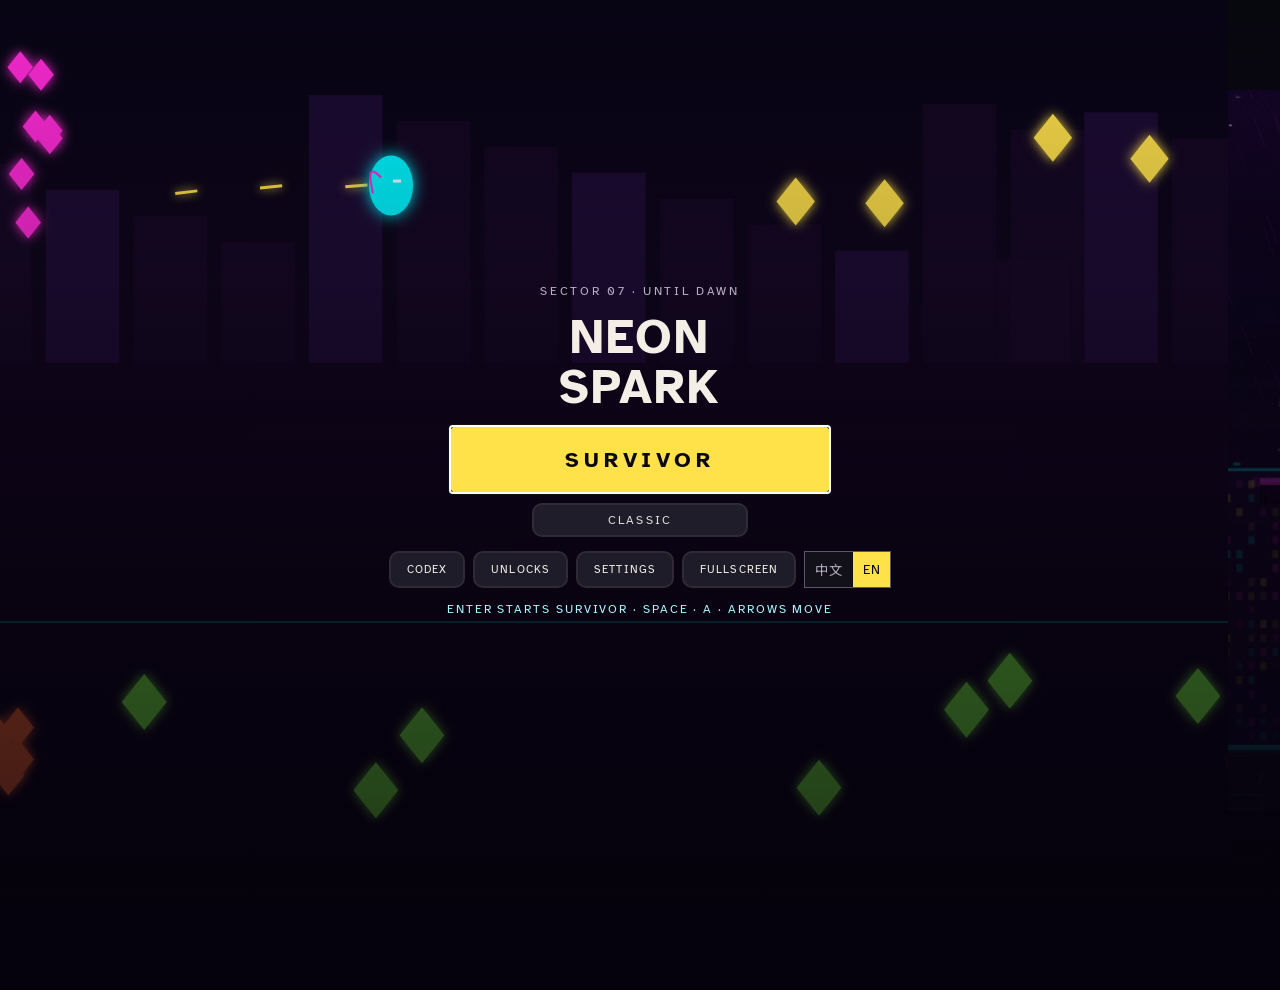
==== commit 0e45b8f7: "Deploy round 29 (28d801d): index.html" ====
--- a/index.html
+++ b/index.html
@@ -5,8 +5,8 @@
     <meta name="viewport" content="width=device-width, initial-scale=1.0, viewport-fit=cover" />
     <title>NEON SPARK</title>
     <link rel="icon" type="image/svg+xml" href="./favicon.svg" />
-    <script type="module" crossorigin src="./assets/index-BdaOLCf-.js"></script>
-    <link rel="stylesheet" crossorigin href="./assets/index-TX8IHKFh.css">
+    <script type="module" crossorigin src="./assets/index-CSOt_Edi.js"></script>
+    <link rel="stylesheet" crossorigin href="./assets/index-BMOdRKTM.css">
   </head>
   <body>
     <div id="game"></div>
--- a/assets/index-BMOdRKTM.css
+++ b/assets/index-BMOdRKTM.css
@@ -0,0 +1 @@
+.codex-shell{z-index:80;color:#f4efe6;font-family:var(--ns-font-ui,"Atkinson Hyperlegible", sans-serif);pointer-events:auto;background:#100e0c;grid-template-rows:auto 1fr auto;display:grid;position:fixed;inset:0}.codex-shell[hidden]{display:none}.codex-bar{background:#161310;border-bottom:1px solid #3a342c;flex-wrap:wrap;align-items:center;gap:8px 12px;padding:10px 12px 8px;display:flex}.codex-kicker{color:#a89880;letter-spacing:.22em;font-size:11px;font-family:var(--ns-font-ui,"Atkinson Hyperlegible", sans-serif)}.codex-title{font-family:var(--ns-font-ui,"Atkinson Hyperlegible", sans-serif);letter-spacing:.08em;color:#f4efe6;text-shadow:none;margin:0;font-size:22px;font-weight:700}.codex-tabs,.codex-tools{flex-wrap:wrap;gap:8px;display:flex}.codex-tabs{margin-left:auto}.codex-bar button,.codex-node{color:#e7f8ff;cursor:pointer;font-family:inherit}.codex-bar button{color:#f4efe6;letter-spacing:.08em;white-space:nowrap;box-shadow:none;background:#1c1814;border:1px solid #201e2a;padding:7px 10px;font-size:12px}.codex-bar button[aria-pressed=true],.codex-bar button.is-on{color:#ffe14a;border-color:#ffe14a;box-shadow:0 0 14px #ffe14a73}.codex-body{grid-template-rows:minmax(0,1fr);grid-template-columns:minmax(0,1fr);min-height:0;display:grid;position:relative}.codex-grid{min-height:0;padding:12px 14px 18px;display:none;overflow:auto}.codex-body.is-grid{grid-template-columns:minmax(0,1fr) minmax(280px,340px)}.codex-body.is-grid .codex-grid{display:block}.codex-body.is-grid .codex-stage{display:none}.codex-body.is-grid .codex-detail{border-width:0 0 0 1px;align-self:stretch;width:auto;height:100%;max-height:none;position:relative;inset:auto;overflow:auto}.codex-shell.is-items .codex-zoom,.codex-shell.is-items #codex-reveal,.codex-shell.is-items .codex-foot{display:none}.codex-section{color:#ff7ae4;letter-spacing:.16em;margin:14px 0 8px;font-size:12px;font-weight:400}.codex-section:first-child{margin-top:0}.codex-cards{grid-template-columns:repeat(auto-fill,minmax(168px,1fr));gap:8px;display:grid}.codex-card{text-align:left;color:#f4efe4;border:1px solid color-mix(in srgb, var(--node,#00f6ff) 70%, transparent);cursor:pointer;background:#1c1814;flex-direction:column;align-items:stretch;gap:4px;min-width:0;padding:0 0 8px;display:flex;overflow:hidden}.codex-card.is-on{border-color:#ffe14a;box-shadow:0 0 14px #ffe14a66}.codex-card.is-owned{box-shadow:inset 0 0 0 1px #7dff3e73}.codex-card-icon{background:#14110e;place-items:center;width:100%;height:84px;display:grid}.codex-card-icon img{object-fit:cover;width:100%;height:84px}.codex-card-name{letter-spacing:.04em;min-width:0;padding:0 8px;font-size:13px;font-weight:700;line-height:1.2}.codex-card-tags{flex-wrap:wrap;gap:4px;min-width:0;padding:0 8px;display:flex}.codex-card-tags i{letter-spacing:.08em;border:1px solid;padding:0 5px;font-size:10px;font-style:normal;line-height:1.3}.codex-recipe{color:#ffe14a;margin:0 0 8px;font-size:14px;line-height:1.35}.codex-result{grid-template-rows:auto auto;grid-template-columns:40px minmax(0,1fr);align-items:center;gap:2px 8px;margin-bottom:8px;display:grid}.codex-result img{object-fit:contain;background:#070414;border:1px solid #ffe14a73;grid-row:1/span 2;width:40px;height:40px}.codex-result b{letter-spacing:.06em;font-size:13px}.codex-result span{color:#d7f6ff;font-size:12px;line-height:1.35}.codex-stage{touch-action:none;cursor:grab;background-image:linear-gradient(#00f6ff0d 1px,#0000 1px),linear-gradient(90deg,#00f6ff0d 1px,#0000 1px);background-size:48px 48px;position:absolute;inset:0;overflow:hidden}.codex-stage.is-drag{cursor:grabbing}.codex-world{transform-origin:0 0;position:absolute;top:0;left:0}.codex-lines{pointer-events:none;position:absolute;top:0;left:0;overflow:visible}.codex-lines line{stroke-linecap:round;filter:drop-shadow(0 0 4px)}.codex-node{box-sizing:border-box;border:1px solid var(--node,#00f6ff);width:176px;height:72px;box-shadow:0 0 12px color-mix(in srgb, var(--node) 55%, transparent);text-align:left;background:linear-gradient(#140a22f0,#05010df0);grid-template-columns:36px minmax(0,1fr);align-items:center;gap:6px;padding:6px 8px;display:grid;position:absolute;overflow:hidden}.codex-node.is-owned{box-shadow:0 0 16px color-mix(in srgb, var(--node) 80%, transparent)}.codex-node.is-ready{border-color:#ffe14a;box-shadow:0 0 16px #ffe14ab3}.codex-node.is-done{border-color:#7dff3e;box-shadow:0 0 16px #7dff3ea6}.codex-node.is-pin,.codex-node:focus-visible,.codex-node.is-nav{outline-offset:2px;outline:2px solid #ffe14a}.codex-glyph{border:1px solid var(--node,#00f6ff);width:32px;height:32px;color:var(--node,#00f6ff);font-family:var(--ns-font-display,"Silkscreen", sans-serif);letter-spacing:.04em;place-items:center;font-size:12px;display:grid}.codex-glyph img{object-fit:contain;width:28px;height:28px}.codex-copy{min-width:0;overflow:hidden}.codex-label{-webkit-line-clamp:2;font-family:var(--ns-font-display,"Silkscreen", sans-serif);letter-spacing:.04em;overflow-wrap:anywhere;-webkit-box-orient:vertical;font-size:11px;line-height:1.25;display:-webkit-box;overflow:hidden}.codex-kind{color:#a8f6ff;font-family:var(--ns-font-ui,sans-serif);letter-spacing:.14em;margin-top:2px;font-size:10px;display:block}.codex-node.is-secret{color:#0000;box-shadow:none;border-color:#a8f6ff47}.codex-node.is-secret .codex-kind{color:#0000}.codex-node.is-secret .codex-label{color:#d7f6ff;font-family:var(--ns-font-ui,"Atkinson Hyperlegible", sans-serif);letter-spacing:0;-webkit-line-clamp:4;white-space:normal;font-size:11px;line-height:1.25}.codex-node.is-secret .codex-glyph{clip-path:none;background:#070414;box-shadow:inset 0 0 0 1px #a8f6ff73}.codex-glyph img.is-silhouette{filter:grayscale()brightness(.5)contrast(1.7)drop-shadow(0 0 1px #d2f6ffe6);opacity:1}.codex-detail{pointer-events:auto;background:#080410eb;border:1px solid #00f6ff8c;width:min(320px,100% - 24px);max-height:calc(100% - 24px);padding:14px 14px 16px;position:absolute;top:12px;right:12px;overflow:auto;box-shadow:0 0 24px #00f6ff47}.codex-detail[hidden]{display:none}.codex-detail.is-secret .codex-glyph{clip-path:none;background:0 0}.codex-detail h3{font-family:var(--ns-font-display,"Silkscreen", sans-serif);letter-spacing:.08em;margin:6px 0;font-size:16px;font-weight:400}.codex-detail h4{color:#ff7ae4;letter-spacing:.18em;margin:12px 0 6px;font-size:11px}.codex-detail p,.codex-detail li{color:#d7f6ff;margin:0;font-size:13px;line-height:1.4}.codex-detail ul{margin:0;padding-left:16px}.codex-detail li.is-met{color:#7dff3e}.codex-detail .codex-glyph{width:48px;height:48px}.codex-foot{color:#a8f6ff;letter-spacing:.08em;border-top:1px solid #00f6ff33;padding:8px 16px 12px;font-size:11px}.evo-hint{color:#ff7ae4;letter-spacing:.08em;font-size:11px;line-height:1.3}.evo-hint.is-live{color:#ffe14a;text-shadow:0 0 8px #ffe14a73}.syn-row{flex-wrap:wrap;gap:4px;display:flex}.syn-chip{color:#a8f6ff;letter-spacing:.08em;border:1px solid #a8f6ff66;padding:2px 6px;font-size:10px;font-style:normal}.syn-chip.is-live{color:#ffe14a;border-color:#ffe14a;box-shadow:0 0 8px #ffe14a59}#touch-hud .evo-progress{gap:8px;min-width:min(420px,86vw);max-height:220px;display:grid;overflow:auto}#touch-hud .evo-row{letter-spacing:.04em;gap:3px;font-size:12px;display:grid}#touch-hud .evo-row b{font-weight:700}#touch-hud .evo-row.is-ready b{color:#ffe14a}#touch-hud .evo-row.is-done b{color:#7dff3e}#touch-hud .evo-meter{background:#1c1030;height:4px}#touch-hud .evo-meter i{background:var(--ns-accent);height:100%;box-shadow:none;display:block}html[data-locale=zh-CN] .codex-shell,html[data-locale=zh-CN] .codex-label,html[data-locale=zh-CN] .codex-title,html[data-locale=zh-CN] .fe-card{font-family:var(--ns-font-cjk,"Noto Sans SC", sans-serif);letter-spacing:.02em}@media (max-width:900px),(max-height:520px){.codex-tabs{margin-left:0}.codex-kicker{display:none}.codex-title{font-size:16px}.codex-bar{gap:6px;padding:6px 8px}.codex-foot{display:none}.codex-detail{width:auto;max-height:42%;inset:auto 8px 8px}.codex-body.is-grid{grid-template-columns:minmax(0,1.2fr) minmax(220px,.9fr)}.codex-body.is-grid .codex-detail{width:auto;height:100%;max-height:none;position:relative;inset:auto}.codex-grid{padding:8px}.codex-cards{grid-template-columns:repeat(auto-fill,minmax(136px,1fr));gap:6px}.codex-card{padding:0 0 6px}.codex-card-icon,.codex-card-icon img{object-fit:cover;width:100%;height:64px}.codex-card-name,.codex-recipe{font-size:12px}}@font-face{font-family:Silkscreen;src:url(./silkscreen-latin-400-CtPo2yA5.woff2)format("woff2");font-weight:400;font-style:normal;font-display:swap}@font-face{font-family:Silkscreen;src:url(./silkscreen-latin-700-CSE2nhgM.woff2)format("woff2");font-weight:700;font-style:normal;font-display:swap}@font-face{font-family:Atkinson Hyperlegible;src:url(./atkinson-latin-400-BrHNak5F.woff2)format("woff2");font-weight:400;font-style:normal;font-display:swap}@font-face{font-family:Atkinson Hyperlegible;src:url(./atkinson-latin-700-GZI4o3u0.woff2)format("woff2");font-weight:700;font-style:normal;font-display:swap}@font-face{font-family:Noto Sans SC;src:url(./noto-sans-sc-400-DS5SpWNO.woff2)format("woff2");font-weight:400;font-style:normal;font-display:swap;unicode-range:U+2E80-2EFF,U+3000-303F,U+3100-312F,U+32??,U+3400-4DBF,U+4E00-9FFF,U+F900-FAFF,U+FF00-FFEF}@font-face{font-family:Noto Sans SC;src:url(./noto-sans-sc-700-BmuLCgFi.woff2)format("woff2");font-weight:700;font-style:normal;font-display:swap;unicode-range:U+2E80-2EFF,U+3000-303F,U+3100-312F,U+32??,U+3400-4DBF,U+4E00-9FFF,U+F900-FAFF,U+FF00-FFEF}@scope(#survivor-hud){.frame{--cut:var(--ns-cut);--frame:var(--ns-line);background:var(--frame);border-radius:var(--ns-radius);padding:2px;display:block}.frame-in{border-radius:calc(var(--ns-radius) - 2px);color:var(--ns-text);background:linear-gradient(#1e1c28,#121018);box-shadow:inset 0 1px #ffffff0f}:scope{pointer-events:none;font-family:var(--ns-font-ui);color:var(--ns-text);position:absolute;inset:0;container:hud/size}:scope.is-fixed{z-index:40;position:fixed}:scope.modal-open .hud-topbar,:scope.modal-open .slot-dock,:scope.modal-open .hud-bottom,:scope.modal-open .hud-hint,:scope.modal-open .hud-cross,:scope.title-open .hud-topbar,:scope.title-open .hud-bottom,:scope.title-open .slot-dock,:scope.title-open .bossbar,:scope.title-open .hud-hint,:scope.title-open .hud-cross,:scope.title-open .hud-banner,:scope.title-open .hud-fps,:scope.title-open .hud-debug{visibility:hidden}.hud-topbar{align-items:center;gap:var(--ns-space-2);padding:calc(var(--ns-space-3) + env(safe-area-inset-top)) calc(var(--ns-space-4) + env(safe-area-inset-right)) 0 calc(var(--ns-space-4) + env(safe-area-inset-left));flex-direction:column;display:flex}.timer{min-width:168px;box-shadow:none;background:0 0;flex-direction:column;align-items:center;padding:4px 22px 6px;display:flex}.timer-digits{font-family:var(--ns-font-display);font-size:var(--ns-timer);letter-spacing:.06em;color:var(--ns-white);text-shadow:0 0 1px #140814, 0 0 12px rgba(0, 246, 255, calc(var(--ns-flash) * .85));line-height:1}.timer-cap,.hud-room{font-size:var(--ns-text-xs);letter-spacing:.16em;color:var(--ns-ice)}.hud-room{color:var(--ns-pink)}.xp-row{align-items:center;gap:var(--ns-space-2);width:min(560px,100% - 300px);display:flex}.hud-stack{flex-direction:column;align-items:center;gap:6px;width:min(640px,100% - 300px);margin-top:4px;display:flex}.level-badge{--cut:6px;clip-path:none;background:0 0;flex:none;padding:0}.level-badge .frame-in{min-width:64px;min-height:48px;box-shadow:inset 0 0 0 1px var(--ns-yellow);background:#100818;flex-direction:column;justify-content:center;align-items:center;padding:6px 10px 8px;display:flex}.level-tag{font-size:var(--ns-text-xs);letter-spacing:.14em;color:var(--ns-yellow)}.level-num{font-family:var(--ns-font-display);font-size:var(--ns-text-md);color:var(--ns-white);line-height:1.45}.xp{--cut:8px;--frame:#a8f6ff73;flex:1}.xp-track{background:#100818;height:14px;position:relative;overflow:hidden}.xp-fill{background:linear-gradient(90deg, #047c86, var(--ns-cyan) 70%, var(--ns-white));width:0;height:100%;box-shadow:var(--ns-glow-cyan);display:block}.xp-label{font-style:normal;font-size:var(--ns-text-xs);letter-spacing:.12em;color:var(--ns-white);text-shadow:0 1px 2px #05010d;align-items:center;display:flex;position:absolute;top:0;bottom:0;right:8px}.bossbar{align-items:center;gap:var(--ns-space-3);width:100%;margin:0;display:flex}.bossbar[hidden],.hud-banner[hidden],.hud-fps[hidden],.hud-debug[hidden],.hud-mute[hidden],.hud-hint[hidden],.hud-cross[hidden],.overlay[hidden],.combo[hidden]{display:none!important}.boss-tag,.boss-pct{font-size:var(--ns-text-xs);letter-spacing:.14em;color:var(--ns-magenta);flex:none}.boss-track{background:#140814;flex:1;height:12px;position:relative;box-shadow:inset 0 0 0 1px #ff2bd659}.boss-track i{background:var(--ns-cyan);width:0;height:100%;box-shadow:var(--ns-glow-cyan);display:block}.boss-track i.phase2{background:var(--ns-magenta);box-shadow:var(--ns-glow-mag)}.phase-mark{z-index:2;background:var(--ns-yellow);width:2px;height:18px;box-shadow:0 0 8px var(--ns-yellow);position:absolute;top:-3px;left:50%}.hud-bottom{justify-content:space-between;align-items:flex-end;gap:var(--ns-space-3);padding:0 calc(var(--ns-space-4) + env(safe-area-inset-right)) calc(var(--ns-space-3) + env(safe-area-inset-bottom)) calc(var(--ns-space-4) + env(safe-area-inset-left));pointer-events:none;display:flex;position:absolute;bottom:0;left:0;right:0}.vitals,.hud-meta{flex-direction:column;gap:6px;min-width:0;display:flex}.hud-meta{align-items:flex-end}.hp-head,.dash-row,.combo-head{justify-content:space-between;gap:var(--ns-space-2);font-size:var(--ns-text-xs);letter-spacing:.14em;color:var(--ns-ice);display:flex}.hp-text,.combo-num,.scrap-num,.crystal-num{font-variant-numeric:tabular-nums;color:var(--ns-white);font-size:var(--ns-text-sm);letter-spacing:.04em}.hp{background:#1a1028;height:14px;position:relative;overflow:hidden;box-shadow:inset 0 0 0 1px #3c2a4e}.hp .ghost,.hp .fill{width:0;height:100%;position:absolute;top:0;left:0}.hp .ghost{background:var(--ns-ghost);box-shadow:0 0 8px var(--ns-ghost)}.hp .fill{background:var(--ns-lime);box-shadow:var(--ns-glow-lime)}.hp.low .fill{background:var(--ns-hot);box-shadow:var(--ns-glow-hot);animation:.7s ease-in-out infinite hp-pulse}.dash-row{justify-content:flex-start;align-items:center}.pips{gap:5px;display:flex}.pips i{background:#3c2a4e;width:10px;height:10px;transform:rotate(45deg);box-shadow:inset 0 0 0 1px #00f6ff59}.pips i.on{background:var(--ns-cyan);box-shadow:var(--ns-glow-cyan)}.pips i.hot{background:var(--ns-magenta);box-shadow:var(--ns-glow-mag)}.slot-dock{top:calc(8px + env(safe-area-inset-top));right:calc(8px + env(safe-area-inset-right));z-index:3;pointer-events:none;background:#05010d8c;flex-direction:column;align-items:flex-end;gap:2px;max-width:46%;padding:4px 6px 6px;display:flex;position:absolute}.slot-label{font-size:var(--ns-text-xs);letter-spacing:.18em;color:var(--ns-text-dim)}.slot-row{justify-content:flex-end;gap:4px;min-width:0;display:flex}.slot{--cut:6px;--frame:#a8f6ff47;flex-direction:column;align-items:stretch;gap:2px;width:64px;display:flex}.slot-face{--cut:7px}.slot-row[data-kind=weapon] .slot:not(.is-empty){--frame:var(--ns-cyan)}.slot-row[data-kind=passive] .slot:not(.is-empty){--frame:var(--ns-magenta)}.slot.is-evolved{--frame:var(--ns-yellow)}.slot-in{background:#100818;place-items:center;height:52px;display:grid;position:relative;overflow:hidden}.slot-icon{z-index:2;object-fit:contain;pointer-events:none;width:44px;height:44px;position:relative}.slot.is-empty .slot-icon{display:none}.slot.is-cooling .slot-icon{opacity:.55}.slot-glyph{display:none}.slot.is-empty .slot-glyph{color:#0000}.slot.is-empty .slot-in:after{content:"";border:1px solid #a8f6ff59;width:8px;height:8px;transform:rotate(45deg)}.sweep{z-index:1;background:conic-gradient(from -90deg, #ffe14af2 calc(var(--cd,0) * 1turn), transparent 0);opacity:0;pointer-events:none;position:absolute;inset:1px;-webkit-mask:radial-gradient(circle,#0000 54%,#000 60%);mask:radial-gradient(circle,#0000 54%,#000 60%)}.slot.is-cooling .slot-glyph{opacity:.55}.slot.is-cooling .sweep{opacity:1}.slot-pips{justify-content:center;gap:2px;display:flex}.slot-pips i{background:#3c2a4e;width:4px;height:4px}.slot-pips i.on{background:var(--ns-yellow);box-shadow:0 0 4px var(--ns-yellow)}.slot-name{text-align:center;font-size:calc(9px * var(--ns-font-scale));letter-spacing:.06em;color:var(--ns-text-dim);white-space:nowrap;text-overflow:ellipsis;display:block;overflow:hidden}.combo{width:100%;max-width:180px}.combo.is-idle .combo-num{color:var(--ns-text-dim)}.combo.is-hot .combo-num{color:var(--ns-yellow);animation:.8s ease-in-out infinite combo-hot}.combo-track{background:#1a1028;height:6px;margin-top:4px;box-shadow:inset 0 0 0 1px #ffe14a47}.combo-fill{background:linear-gradient(90deg, var(--ns-orange), var(--ns-yellow));width:0;height:100%;display:block}.counters{gap:var(--ns-space-3);display:flex}.counter{color:var(--ns-yellow);align-items:center;gap:4px;display:flex}.counter.crystal{color:var(--ns-cyan)}.counter .ico{width:14px;height:14px}.counter.pop b{animation:.28s score-pop}.hud-score{font-family:var(--ns-font-display);font-size:var(--ns-text-sm);color:var(--ns-yellow);letter-spacing:.12em;transform-origin:100%}.hud-score.pop{animation:.28s score-pop}.hud-mute{color:var(--ns-magenta);letter-spacing:.16em;font-size:var(--ns-text-xs)}.hud-fps{color:var(--ns-lime);font-family:var(--ns-font-display);font-size:var(--ns-text-xs);text-shadow:var(--ns-glow-lime);position:absolute;top:8px;left:12px}.hud-debug{color:var(--ns-ice);font-family:var(--ns-font-ui);font-size:var(--ns-text-xs);background:#05010db8;margin:0;padding:8px 10px;line-height:1.45;position:absolute;top:28px;left:12px}.hud-hint{text-align:center;max-width:min(640px,100% - 280px);color:var(--ns-text);font-size:var(--ns-text-xs);letter-spacing:.08em;background:#05010db8;padding:4px 10px;transition:opacity .8s;position:static}.hud-hint.dim{opacity:.28}.hud-banner{text-align:center;width:100%;color:var(--ns-white);font-family:var(--ns-font-display);font-size:calc(22px * var(--ns-font-scale));letter-spacing:.16em;text-shadow:var(--ns-glow-mag);background:#05010db8;margin:0;padding:2px 8px;line-height:1.15;position:static}.hud-banner.slam{font-size:calc(42px * var(--ns-font-scale));letter-spacing:.22em;text-shadow:var(--ns-glow-mag), var(--ns-glow-cyan)}.hud-cross{border:2px solid var(--ns-cyan);width:14px;height:14px;box-shadow:var(--ns-glow-cyan);margin:-7px 0 0 -7px;position:absolute;top:0;left:0}.hud-cross:before,.hud-cross:after{content:"";background:var(--ns-cyan);position:absolute}.hud-cross:before{width:2px;height:18px;top:-5px;left:4px}.hud-cross:after{width:18px;height:2px;top:4px;left:-5px}.overlay{justify-content:center;align-items:center;gap:var(--ns-space-4);pointer-events:auto;cursor:auto;padding:var(--ns-space-4);background:#05010db8;flex-direction:column;display:flex;position:absolute;inset:0}.pause-screen,.settings-screen{-webkit-backdrop-filter:blur(10px)saturate(.85);backdrop-filter:blur(10px)saturate(.85);background:#05010d75}.title-screen{background:radial-gradient(at 50% 38%,#ff2bd62e,#0000 46%),radial-gradient(at 50% 80%,#00f6ff1f,#0000 42%),#05010de6}.overlay-kicker,.title-kicker{color:var(--ns-pink);letter-spacing:.28em;font-size:var(--ns-text-xs)}.overlay-title{color:var(--ns-white);font-family:var(--ns-font-display);font-size:var(--ns-text-xl);letter-spacing:.12em;text-align:center;margin:0;font-weight:400}.overlay-sub{color:var(--ns-ice);letter-spacing:.12em;font-size:var(--ns-text-xs);text-align:center}.title-logo{color:var(--ns-white);font-family:var(--ns-font-display);font-size:var(--ns-text-display);letter-spacing:.06em;text-align:center;text-shadow:0 0 18px rgba(0, 246, 255, calc(var(--ns-flash) * .9)), 0 0 28px rgba(255, 43, 214, calc(var(--ns-flash) * .7));line-height:.9}.title-actions,.menu-actions{justify-content:center;gap:var(--ns-space-3);flex-wrap:wrap;display:flex}.menu-panel .menu-actions{flex-direction:column;width:min(220px,100%)}.menu-panel .ns-btn{width:100%}.ns-btn{color:var(--ns-cyan);cursor:pointer;font-family:var(--ns-font-ui);letter-spacing:.16em;font-size:var(--ns-text-sm);background:0 0;border:0;padding:0;display:inline-block}.ns-btn .frame-in{box-shadow:var(--ns-glow-cyan);background:#080410e0;padding:10px 18px;display:block}.ns-btn:focus-visible .frame-in,.ns-btn.is-pad .frame-in{outline:2px solid var(--ns-yellow);outline-offset:2px}.ns-btn.danger{color:var(--ns-pink)}.menu-panel{width:min(420px,100%)}.menu-panel .frame-in{align-items:center;gap:var(--ns-space-4);padding:var(--ns-space-6) var(--ns-space-5);flex-direction:column;display:flex}.settings-panel{width:min(460px,100%)}.settings-panel .frame-in{align-items:stretch}.set-row{justify-content:space-between;align-items:center;gap:var(--ns-space-3);font-size:var(--ns-text-sm);letter-spacing:.08em;display:flex}.seg{gap:6px;display:flex}.seg button{min-width:40px;color:var(--ns-text);border:1px solid var(--ns-line);font-family:var(--ns-font-ui);font-size:var(--ns-text-sm);cursor:pointer;background:#100818;padding:6px 8px}.seg button[aria-pressed=true]{color:#140814;background:var(--ns-cyan);border-color:var(--ns-cyan)}.seg button:focus-visible,.set-row input:focus-visible{outline:none}.seg button:focus-visible:not([aria-pressed=true]){box-shadow:inset 0 0 0 1px #f4f1ea47}.set-row input{width:18px;height:18px;accent-color:var(--ns-cyan)}.cards{justify-content:center;gap:var(--ns-space-4);flex-wrap:wrap;width:min(1240px,100%);display:flex}.ns-card{width:220px;color:var(--ns-text);font-family:var(--ns-font-ui);text-align:left;cursor:pointer;background:0 0;border:0;padding:0;transition:transform .16s}.ns-card-face{width:100%}.ns-card:hover,.ns-card.is-hover,.ns-card:focus-visible,.ns-card.is-pad{z-index:1;transform:translateY(-6px)}.ns-card:focus-visible,.ns-card.is-pad{outline:2px solid var(--ns-yellow);outline-offset:4px}.ns-card:disabled{cursor:not-allowed;transform:none}.ns-card-body{flex-direction:column;gap:8px;min-height:236px;padding:12px;display:flex;position:relative;overflow:hidden}.card-top,.tags,.price{flex-wrap:wrap;align-items:center;gap:6px;display:flex}.card-top{justify-content:space-between}.rarity{font-size:var(--ns-text-xs);letter-spacing:.14em;color:var(--frame,var(--ns-text));align-items:center;gap:5px;display:inline-flex}.shape{fill:currentColor;flex:none;width:12px;height:12px}.ns-card[data-rarity=common]{--frame:var(--ns-common)}.ns-card[data-rarity=uncommon]{--frame:var(--ns-uncommon)}.ns-card[data-rarity=rare]{--frame:var(--ns-rare)}.ns-card[data-rarity=epic]{--frame:var(--ns-epic)}.ns-card[data-rarity=legendary]{--frame:var(--ns-legendary)}.hotkey{font-family:var(--ns-font-display);font-size:calc(10px * var(--ns-font-scale));color:var(--ns-yellow)}.card-icon{background:#241910;place-items:center;height:96px;display:grid;box-shadow:inset 0 0 0 3px #0c0a12}.card-icon .badge{object-fit:contain;width:96px;height:96px;display:block}.glyph{font-family:var(--ns-font-display);font-size:var(--ns-text-lg);color:var(--ns-white);font-weight:400}.card-name{font-size:var(--ns-text-sm);letter-spacing:.06em}.blurb{color:var(--ns-text-dim);font-size:var(--ns-text-xs);-webkit-line-clamp:2;-webkit-box-orient:vertical;line-height:1.35;display:-webkit-box;overflow:hidden}.stat-lines{flex-direction:column;gap:3px;margin:0;padding:0;list-style:none;display:flex}.stat-lines li{font-size:var(--ns-text-xs);justify-content:space-between;gap:8px;display:flex}.stat-value{white-space:nowrap}.stat-label{color:var(--ns-text-dim)}.delta-up .stat-value{color:var(--ns-up)}.delta-down .stat-value{color:var(--ns-down)}.delta-up .stat-value:before{content:"▲ "}.delta-down .stat-value:before{content:"▼ "}.delta-flat .stat-value{color:var(--ns-ice)}.tag{font-style:normal;font-size:calc(10px * var(--ns-font-scale));letter-spacing:.12em;color:var(--ns-ice);padding:2px 5px;box-shadow:inset 0 0 0 1px #a8f6ff59}.tag.owned{color:var(--ns-yellow)}.price{font-variant-numeric:tabular-nums;letter-spacing:.06em;margin-top:auto}.price-scrap,.price-crystal{align-items:center;gap:4px;display:inline-flex}.price .ico{width:12px;height:12px}.price-scrap{color:var(--ns-yellow)}.price-crystal{color:var(--ns-cyan)}.price.is-broke,.price.is-broke .price-scrap,.price.is-broke .price-crystal{color:var(--ns-down)}.ns-sparks{pointer-events:none;opacity:0;position:absolute;inset:0}.ns-card:hover .ns-sparks,.ns-card.is-hover .ns-sparks,.ns-card:focus-visible .ns-sparks,.ns-card.is-pad .ns-sparks{opacity:1}.ns-card.is-hover .spark,.ns-card.is-pad .spark{animation-play-state:paused;animation-delay:-.42s}.spark{background:var(--ns-cyan);opacity:0;width:3px;height:3px;animation:.9s linear infinite ns-spark;position:absolute}.spark-1{--sx:-8px;--sy:-28px;animation-delay:0s;top:70%;left:18%}.spark-2{--sx:10px;--sy:-32px;background:var(--ns-yellow);animation-delay:.15s;top:64%;left:70%}.spark-3{--sx:2px;--sy:-36px;animation-delay:.3s;top:80%;left:40%}.spark-4{--sx:12px;--sy:-20px;background:var(--ns-magenta);animation-delay:.45s;top:48%;left:84%}.spark-5{--sx:-10px;--sy:-18px;animation-delay:.2s;top:40%;left:12%}.spark-6{--sx:6px;--sy:-22px;background:var(--ns-white);animation-delay:.55s;top:30%;left:55%}.sum-clock,.final-score{font-family:var(--ns-font-display);letter-spacing:.12em;color:var(--ns-white)}.sum-clock{font-size:var(--ns-text-lg);color:var(--ns-cyan)}.final-score{font-size:var(--ns-text-xl);text-shadow:var(--ns-glow-cyan)}.sum-grid{gap:var(--ns-space-3);grid-template-columns:repeat(4,minmax(0,1fr));width:min(560px,100%);display:grid}.sum-grid div{background:#080410a6;flex-direction:column;gap:4px;padding:8px;display:flex;box-shadow:inset 0 0 0 1px #a8f6ff33}.sum-grid span,.sum-bars-label,.sum-empty{font-size:var(--ns-text-xs);letter-spacing:.14em;color:var(--ns-text-dim)}.sum-num{font-family:var(--ns-font-display);font-size:var(--ns-text-md);color:var(--ns-white);font-weight:400}.summary-panel{width:min(640px,100%)}.summary-panel>.frame-in,.summary-body{align-items:center;gap:var(--ns-space-4);flex-direction:column;width:min(640px,100%);display:flex}.summary-panel>.frame-in{padding:var(--ns-space-5)}.sum-bars{flex-direction:column;gap:6px;width:min(560px,100%);display:flex}.bar-row{grid-template-columns:168px 1fr 72px;align-items:center;gap:8px;display:grid}.bar-name{font-size:var(--ns-text-xs);letter-spacing:.06em;color:var(--ns-text);align-items:center;gap:6px;display:inline-flex}.bar-name .badge{object-fit:contain;flex:none;width:40px;height:40px}.bar-track{background:#1a1028;height:8px;box-shadow:inset 0 0 0 1px #a8f6ff33}.bar-track i{width:0;height:100%;box-shadow:0 0 8px color-mix(in srgb, currentColor 40%, transparent);display:block}.bar-value{font-variant-numeric:tabular-nums;text-align:right;font-size:var(--ns-text-xs);color:var(--ns-white)}.floater-samples{align-items:flex-end;gap:36px;min-height:72px;padding:8px 4px 12px;display:flex;position:relative}.floater-samples .floater{position:relative;transform:none}.floater-field{background:radial-gradient(circle at 50% 60%,#ff2bd629,#0000 46%),linear-gradient(#140820,#05010d);height:220px;position:relative;overflow:hidden;box-shadow:inset 0 0 0 1px #a8f6ff40}.floater{font-family:var(--ns-font-display);color:#f4fbff;letter-spacing:.04em;white-space:nowrap;-webkit-text-stroke:5px #140814;paint-order:stroke fill;text-shadow:0 0 #140814,1px 1px #140814,-1px 1px #140814,1px -1px #140814,-1px -1px #140814;font-size:20px;position:absolute;transform:translate(-50%,-50%)}.floater.is-crit{color:var(--ns-yellow);-webkit-text-stroke-color:#2a0618;font-size:30px}.legend{gap:var(--ns-space-3);flex-wrap:wrap;display:flex}.legend i{letter-spacing:.12em;font-style:normal;font-size:var(--ns-text-xs);align-items:center;gap:6px;display:inline-flex}.gallery{max-width:1280px;padding:var(--ns-space-5) var(--ns-space-4) 80px;gap:var(--ns-space-6);font-family:var(--ns-font-ui);color:var(--ns-text);flex-direction:column;margin:0 auto;display:flex}.gallery header,.gallery-block{gap:var(--ns-space-3);flex-direction:column;display:flex}.gallery h1,.gallery h2{font-family:var(--ns-font-display);letter-spacing:.08em;margin:0;font-weight:400}.gallery h1{font-size:var(--ns-text-xl)}.gallery h2{font-size:var(--ns-text-lg);color:var(--ns-cyan)}.gallery p{color:var(--ns-text-dim);max-width:70ch;margin:0}.gallery-a11y,.gallery-row{gap:var(--ns-space-3);flex-wrap:wrap;align-items:center;display:flex}.stage{aspect-ratio:16/9;background:radial-gradient(at 50% 100%,#ff2bd633,#0000 52%),radial-gradient(at 18% 30%,#00f6ff24,#0000 42%),linear-gradient(#1a0533,#05010d 72%);width:min(1280px,100%);position:relative;overflow:hidden;box-shadow:inset 0 0 0 1px #a8f6ff47}.stage-menu{aspect-ratio:auto;height:640px}.stage-mobile{aspect-ratio:auto;width:min(844px,100%);height:390px}.stage-split{gap:var(--ns-space-4);grid-template-columns:repeat(auto-fit,minmax(280px,1fr));display:grid}.stage-split .stage{aspect-ratio:16/10}html.ns-gallery,html.ns-gallery body,html.ns-gallery #game{cursor:auto;background:var(--ns-void);height:auto;min-height:100%;overflow:auto}:scope.is-compact .timer-digits{font-size:calc(30px * var(--ns-font-scale))}:scope.is-compact .timer{min-width:0;padding:2px 12px 4px}:scope.is-compact .xp-track,:scope.is-compact .hp{height:8px}:scope.is-compact .hud-hint,:scope.is-compact .slot-name,:scope.is-compact .hud-score,:scope.is-compact .slot-label,:scope.is-compact .slot-pips{display:none}:scope.is-compact .slot{width:26px}:scope.is-compact .slot-in{height:22px}:scope.is-compact .hud-bottom{padding-bottom:calc(6px + env(safe-area-inset-bottom));gap:8px}:scope.is-compact .xp-row{width:min(280px,100% - 190px)}:scope.is-compact .hud-stack{width:min(320px,100% - 210px)}:scope.is-compact .slot-dock{top:calc(4px + env(safe-area-inset-top));right:calc(4px + env(safe-area-inset-right));padding:2px 4px}:scope.is-compact .hud-banner,:scope.is-compact .hud-banner.slam{font-size:calc(15px * var(--ns-font-scale));letter-spacing:.1em}:scope.is-compact .level-badge .frame-in{min-width:52px;min-height:32px;padding:4px 6px}:scope.is-narrow .xp-row{width:min(300px,100% - 200px)}:scope.is-narrow .hud-stack{width:min(340px,100% - 210px)}:scope.is-narrow .vitals,:scope.is-narrow .hud-meta{max-width:42%}@keyframes score-pop{50%{transform:scale(1.18)}}@keyframes hp-pulse{50%{filter:brightness(1.45)}}@keyframes combo-hot{50%{text-shadow:var(--ns-glow-hot)}}@keyframes ns-spark{0%{opacity:0;transform:translateY(6px)scale(1)}20%{opacity:1}to{transform:translate(var(--sx), var(--sy)) scale(.3);opacity:0}}html[data-reduced-flash="1"] .hp.low .fill,html[data-reduced-flash="1"] .combo.is-hot .combo-num,html[data-reduced-flash="1"] .spark,html[data-reduced-flash="1"] .hud-score.pop,html[data-reduced-flash="1"] .counter.pop b{animation:none!important}html[data-reduced-flash="1"] .ns-sparks{visibility:hidden}html[data-reduced-flash="1"] .ns-card,html[data-reduced-flash="1"] .hud-hint{transition:none}@media (max-width:720px){.sum-grid{grid-template-columns:repeat(2,minmax(0,1fr))}.bar-row{grid-template-columns:92px 1fr 56px}}#surv-end.end-screen{z-index:60;box-sizing:border-box;width:100vw;height:100vh;grid-template-rows:minmax(0,1fr);place-items:center;height:100dvh;max-height:100dvh;padding:8px;display:grid;position:fixed;inset:0;overflow:hidden}#surv-end .end-sheet{width:min(880px,100%);max-height:calc(100vh - 16px);flex-direction:column;min-height:0;max-height:calc(100dvh - 16px);display:flex}#surv-end .end-sheet>.frame-in{width:100%;min-height:0;max-height:calc(100vh - 16px);box-sizing:border-box;grid-template-rows:auto auto minmax(0,1fr) auto auto;place-items:stretch stretch;gap:8px;max-height:calc(100dvh - 16px);padding:12px 16px 10px;display:grid;overflow:hidden}#surv-end #surv-end-body{flex:auto;width:100%;min-height:0;max-height:none;overflow:auto}#surv-end .menu-actions{flex-flow:wrap;flex:none;justify-content:center;gap:10px;width:100%}#surv-end .menu-actions .ns-btn{width:auto;min-width:132px}#surv-end .overlay-title{margin:0;font-size:22px;line-height:1.05}#surv-end .overlay-kicker,#surv-end .overlay-sub{flex:none;margin:0}@media (max-height:520px){#surv-end .end-sheet>.frame-in{gap:4px;padding:8px 10px 6px}#surv-end .overlay-title{font-size:16px}}}@font-face{font-family:Neon Hans;src:url(./neon-hans-BugMWQVf.woff2)format("woff2");font-weight:500;font-style:normal;font-display:swap;unicode-range:U+2E80-9FFF,U+F900-FAFF,U+3000-303F,U+FF00-FFEF}@media (min-width:1100px){html[lang=zh-CN] #surv-shop .cards,html[lang=zh-CN] #surv-level .cards{flex-wrap:nowrap}html[lang=zh-CN] #surv-shop .ns-card,html[lang=zh-CN] #surv-level .ns-card{flex:1 1 0;width:auto;max-width:250px}}@media (max-height:520px){html[lang=zh-CN] .title-logo,html[lang=zh-CN] .fe-logo{font-size:36px}html[lang=zh-CN] .settings-screen,html[lang=zh-CN] .fe-select,html[lang=zh-CN] #surv-level,html[lang=zh-CN] #surv-shop,html[lang=zh-CN] #surv-unlocks,html[lang=zh-CN] #upgrade,html[lang=zh-CN] .title-screen{justify-content:flex-start;padding-top:8px;overflow:auto}html[lang=zh-CN] .ns-card-body{gap:4px;padding:8px}html[lang=zh-CN] .card-icon{height:28px}html[lang=zh-CN] .fe-title-tools{gap:4px}}@media (max-width:900px){html[lang=zh-CN] .hud-hint{max-width:calc(100vw - 16px);font-size:11px}}@font-face{font-family:Silkscreen;src:url(./silkscreen-latin-400-CtPo2yA5.woff2)format("woff2");font-weight:400;font-style:normal;font-display:swap}@font-face{font-family:Silkscreen;src:url(./silkscreen-latin-700-CSE2nhgM.woff2)format("woff2");font-weight:700;font-style:normal;font-display:swap}@font-face{font-family:Atkinson Hyperlegible;src:url(./atkinson-latin-400-BrHNak5F.woff2)format("woff2");font-weight:400;font-style:normal;font-display:swap}@font-face{font-family:Atkinson Hyperlegible;src:url(./atkinson-latin-700-GZI4o3u0.woff2)format("woff2");font-weight:700;font-style:normal;font-display:swap}@font-face{font-family:Noto Sans SC;src:url(./noto-sans-sc-400-DS5SpWNO.woff2)format("woff2");font-weight:400;font-style:normal;font-display:swap;unicode-range:U+2E80-2EFF,U+3000-303F,U+3100-312F,U+32??,U+3400-4DBF,U+4E00-9FFF,U+F900-FAFF,U+FF00-FFEF}@font-face{font-family:Noto Sans SC;src:url(./noto-sans-sc-700-BmuLCgFi.woff2)format("woff2");font-weight:700;font-style:normal;font-display:swap;unicode-range:U+2E80-2EFF,U+3000-303F,U+3100-312F,U+32??,U+3400-4DBF,U+4E00-9FFF,U+F900-FAFF,U+FF00-FFEF}:root{--ns-void:#09080f;--ns-ink:#121018;--ns-panel:#16141e;--ns-panel-2:#1e1c28;--ns-line:#f4f1ea29;--ns-text:#f3f0e8;--ns-text-dim:#b7b0c4;--ns-cyan:#00f6ff;--ns-magenta:#ff2bd6;--ns-pink:#ff2bd6;--ns-accent:#ffe14a;--ns-yellow:var(--ns-accent);--ns-lime:#7dff3e;--ns-orange:#ff6b2b;--ns-hot:#ff3b5c;--ns-ghost:#ff3b5c;--ns-white:#f7f4ec;--ns-ice:#b7b0c4;--ns-common:var(--ns-accent);--ns-uncommon:var(--ns-accent);--ns-rare:var(--ns-accent);--ns-epic:var(--ns-accent);--ns-legendary:var(--ns-accent);--ns-up:#7dff3e;--ns-down:#ff3b5c;--ns-space-1:4px;--ns-space-2:8px;--ns-space-3:12px;--ns-space-4:16px;--ns-space-5:24px;--ns-space-6:32px;--ns-space-7:48px;--ns-font-scale:1;--ns-text-xs:calc(12px * var(--ns-font-scale));--ns-text-sm:calc(14px * var(--ns-font-scale));--ns-text-md:calc(16px * var(--ns-font-scale));--ns-text-lg:calc(20px * var(--ns-font-scale));--ns-text-xl:calc(28px * var(--ns-font-scale));--ns-text-display:calc(64px * var(--ns-font-scale));--ns-timer:calc(34px * var(--ns-font-scale));--ns-font-ui:"Atkinson Hyperlegible", "Noto Sans SC", "Segoe UI", sans-serif;--ns-font-display:"Silkscreen", "Noto Sans SC", "Atkinson Hyperlegible", sans-serif;--ns-glow-cyan:none;--ns-glow-mag:none;--ns-glow-lime:none;--ns-glow-hot:none;--ns-radius:10px;--ns-radius-sm:10px;--ns-ease:cubic-bezier(.2, .8, .2, 1);--ns-ease-out:cubic-bezier(.16, 1, .3, 1);--ns-shadow:0 10px 24px #00000047;--ns-cut:0px;--ns-flash:1;--lightningcss-light: ;--lightningcss-dark:initial;color-scheme:dark}html[data-font-scale=sm]{--ns-font-scale:.9}html[data-font-scale=lg]{--ns-font-scale:1.22}html[data-reduced-flash="1"]{--ns-flash:0;--ns-glow-cyan:none;--ns-glow-mag:none;--ns-glow-lime:none;--ns-glow-hot:none}.frame{--cut:var(--ns-cut);--frame:var(--ns-line);background:var(--frame);border-radius:var(--ns-radius);padding:2px;display:block}.frame-in{border-radius:calc(var(--ns-radius) - 2px);color:var(--ns-text);background:linear-gradient(#1e1c28,#121018);box-shadow:inset 0 1px #ffffff0f}.ns-hud{pointer-events:none;font-family:var(--ns-font-ui);color:var(--ns-text);position:absolute;inset:0;container:hud/size}.ns-hud.is-fixed{z-index:40;position:fixed}.ns-hud.modal-open .hud-topbar,.ns-hud.modal-open .slot-dock,.ns-hud.modal-open .hud-bottom,.ns-hud.modal-open .hud-hint,.ns-hud.modal-open .hud-cross,.ns-hud.title-open .hud-topbar,.ns-hud.title-open .hud-bottom,.ns-hud.title-open .slot-dock,.ns-hud.title-open .bossbar,.ns-hud.title-open .hud-hint,.ns-hud.title-open .hud-cross,.ns-hud.title-open .hud-banner,.ns-hud.title-open .hud-fps,.ns-hud.title-open .hud-debug{visibility:hidden}.hud-topbar{align-items:center;gap:var(--ns-space-2);padding:calc(var(--ns-space-3) + env(safe-area-inset-top)) calc(var(--ns-space-4) + env(safe-area-inset-right)) 0 calc(var(--ns-space-4) + env(safe-area-inset-left));flex-direction:column;display:flex}.timer{min-width:168px;box-shadow:none;background:0 0;flex-direction:column;align-items:center;padding:4px 22px 6px;display:flex}.timer-digits{font-family:var(--ns-font-display);font-size:var(--ns-timer);letter-spacing:.06em;color:var(--ns-white);text-shadow:0 0 1px #140814, 0 0 12px rgba(0, 246, 255, calc(var(--ns-flash) * .85));line-height:1}.timer-cap,.hud-room{font-size:var(--ns-text-xs);letter-spacing:.16em;color:var(--ns-ice)}.hud-room{color:var(--ns-pink)}.xp-row{align-items:center;gap:var(--ns-space-2);width:min(560px,100% - 300px);display:flex}.hud-stack{flex-direction:column;align-items:center;gap:6px;width:min(640px,100% - 300px);margin-top:4px;display:flex}.level-badge{--cut:6px;clip-path:none;background:0 0;flex:none;padding:0}.level-badge .frame-in{min-width:64px;min-height:48px;box-shadow:inset 0 0 0 1px var(--ns-yellow);background:#100818;flex-direction:column;justify-content:center;align-items:center;padding:6px 10px 8px;display:flex}.level-tag{font-size:var(--ns-text-xs);letter-spacing:.14em;color:var(--ns-yellow)}.level-num{font-family:var(--ns-font-display);font-size:var(--ns-text-md);color:var(--ns-white);line-height:1.45}.xp{--cut:8px;--frame:#a8f6ff73;flex:1}.xp-track{background:#100818;height:14px;position:relative;overflow:hidden}.xp-fill{background:linear-gradient(90deg, #047c86, var(--ns-cyan) 70%, var(--ns-white));width:0;height:100%;box-shadow:var(--ns-glow-cyan);display:block}.xp-label{font-style:normal;font-size:var(--ns-text-xs);letter-spacing:.12em;color:var(--ns-white);text-shadow:0 1px 2px #05010d;align-items:center;display:flex;position:absolute;top:0;bottom:0;right:8px}.bossbar{align-items:center;gap:var(--ns-space-3);width:100%;margin:0;display:flex}.bossbar[hidden],.hud-banner[hidden],.hud-fps[hidden],.hud-debug[hidden],.hud-mute[hidden],.hud-hint[hidden],.hud-cross[hidden],.overlay[hidden],.combo[hidden]{display:none!important}.boss-tag,.boss-pct{font-size:var(--ns-text-xs);letter-spacing:.14em;color:var(--ns-magenta);flex:none}.boss-track i{background:var(--ns-cyan);width:0;height:100%;box-shadow:var(--ns-glow-cyan);display:block}.boss-track i.phase2{background:var(--ns-magenta);box-shadow:var(--ns-glow-mag)}.phase-mark{z-index:2;background:var(--ns-yellow);width:2px;height:18px;box-shadow:0 0 8px var(--ns-yellow);position:absolute;top:-3px;left:50%}.hud-bottom{justify-content:space-between;align-items:flex-end;gap:var(--ns-space-3);padding:0 calc(var(--ns-space-4) + env(safe-area-inset-right)) calc(var(--ns-space-3) + env(safe-area-inset-bottom)) calc(var(--ns-space-4) + env(safe-area-inset-left));pointer-events:none;display:flex;position:absolute;bottom:0;left:0;right:0}.vitals,.hud-meta{flex-direction:column;gap:6px;min-width:0;display:flex}.hud-meta{align-items:flex-end}.hp-head,.dash-row,.combo-head{justify-content:space-between;gap:var(--ns-space-2);font-size:var(--ns-text-xs);letter-spacing:.14em;color:var(--ns-ice);display:flex}.hp-text,.combo-num,.scrap-num,.crystal-num{font-variant-numeric:tabular-nums;color:var(--ns-white);font-size:var(--ns-text-sm);letter-spacing:.04em}.hp{background:#1a1028;height:14px;position:relative;overflow:hidden;box-shadow:inset 0 0 0 1px #3c2a4e}.hp.low .fill{background:var(--ns-hot);box-shadow:var(--ns-glow-hot);animation:.7s ease-in-out infinite hp-pulse}.dash-row{justify-content:flex-start;align-items:center}.pips{gap:5px;display:flex}.pips i{background:#3c2a4e;width:10px;height:10px;transform:rotate(45deg);box-shadow:inset 0 0 0 1px #00f6ff59}.slot-dock{top:calc(8px + env(safe-area-inset-top));right:calc(8px + env(safe-area-inset-right));z-index:3;pointer-events:none;background:#05010d8c;flex-direction:column;align-items:flex-end;gap:2px;max-width:46%;padding:4px 6px 6px;display:flex;position:absolute}.slot-label{font-size:var(--ns-text-xs);letter-spacing:.18em;color:var(--ns-text-dim)}.slot-row{justify-content:flex-end;gap:4px;min-width:0;display:flex}.slot{--cut:6px;--frame:#a8f6ff47;flex-direction:column;align-items:stretch;gap:2px;width:40px;display:flex}.slot-face{--cut:7px}.slot-row[data-kind=weapon] .slot:not(.is-empty){--frame:var(--ns-cyan)}.slot-row[data-kind=passive] .slot:not(.is-empty){--frame:var(--ns-magenta)}.slot.is-evolved{--frame:var(--ns-yellow)}.slot-in{background:#100818;place-items:center;height:30px;display:grid;position:relative;overflow:hidden}.slot-glyph{z-index:2;font-family:var(--ns-font-display);font-size:var(--ns-text-xs);letter-spacing:.04em;color:var(--ns-white);position:relative}.slot.is-empty .slot-glyph{color:#0000}.slot.is-empty .slot-in:after{content:"";border:1px solid #a8f6ff59;width:8px;height:8px;transform:rotate(45deg)}.sweep{z-index:1;background:conic-gradient(from -90deg, #ffe14af2 calc(var(--cd,0) * 1turn), transparent 0);opacity:0;pointer-events:none;position:absolute;inset:1px;-webkit-mask:radial-gradient(circle,#0000 54%,#000 60%);mask:radial-gradient(circle,#0000 54%,#000 60%)}.slot.is-cooling .slot-glyph{opacity:.55}.slot.is-cooling .sweep{opacity:1}.slot-pips{justify-content:center;gap:2px;display:flex}.slot-pips i{background:#3c2a4e;width:4px;height:4px}.slot-pips i.on{background:var(--ns-yellow);box-shadow:0 0 4px var(--ns-yellow)}.slot-name{text-align:center;font-size:calc(9px * var(--ns-font-scale));letter-spacing:.06em;color:var(--ns-text-dim);white-space:nowrap;text-overflow:ellipsis;display:block;overflow:hidden}.combo{width:100%;max-width:180px}.combo.is-idle .combo-num{color:var(--ns-text-dim)}.combo.is-hot .combo-num{color:var(--ns-yellow);animation:.8s ease-in-out infinite combo-hot}.combo-track{background:#1a1028;height:6px;margin-top:4px;box-shadow:inset 0 0 0 1px #ffe14a47}.combo-fill{background:linear-gradient(90deg, var(--ns-orange), var(--ns-yellow));width:0;height:100%;display:block}.counters{gap:var(--ns-space-3);display:flex}.counter{color:var(--ns-yellow);align-items:center;gap:4px;display:flex}.counter.crystal{color:var(--ns-cyan)}.counter .ico{width:14px;height:14px}.counter.pop b{animation:.28s score-pop}.hud-score{font-family:var(--ns-font-display);font-size:var(--ns-text-sm);color:var(--ns-yellow);letter-spacing:.12em;transform-origin:100%}.hud-mute{color:var(--ns-magenta);letter-spacing:.16em;font-size:var(--ns-text-xs)}.hud-fps{color:var(--ns-lime);font-family:var(--ns-font-display);font-size:var(--ns-text-xs);text-shadow:var(--ns-glow-lime);position:absolute;top:8px;left:12px}.hud-debug{color:var(--ns-ice);font-family:var(--ns-font-ui);font-size:var(--ns-text-xs);background:#05010db8;margin:0;padding:8px 10px;line-height:1.45;position:absolute;top:28px;left:12px}.hud-hint{text-align:center;max-width:min(640px,100% - 280px);color:var(--ns-text);font-size:var(--ns-text-xs);letter-spacing:.08em;background:#05010db8;padding:4px 10px;transition:opacity .8s;position:static}.hud-banner{text-align:center;width:100%;color:var(--ns-white);font-family:var(--ns-font-display);font-size:calc(22px * var(--ns-font-scale));letter-spacing:.16em;text-shadow:var(--ns-glow-mag);background:#05010db8;margin:0;padding:2px 8px;line-height:1.15;position:static}.hud-banner.slam{font-size:calc(42px * var(--ns-font-scale));letter-spacing:.22em;text-shadow:var(--ns-glow-mag), var(--ns-glow-cyan)}.hud-cross{border:2px solid var(--ns-cyan);width:14px;height:14px;box-shadow:var(--ns-glow-cyan);margin:-7px 0 0 -7px;position:absolute;top:0;left:0}.hud-cross:before,.hud-cross:after{content:"";background:var(--ns-cyan);position:absolute}.overlay{justify-content:center;align-items:center;gap:var(--ns-space-4);pointer-events:auto;cursor:auto;padding:var(--ns-space-4);background:#05010db8;flex-direction:column;display:flex;position:absolute;inset:0}.pause-screen,.settings-screen{-webkit-backdrop-filter:blur(10px)saturate(.85);backdrop-filter:blur(10px)saturate(.85);background:#05010d75}.overlay-kicker,.title-kicker{color:var(--ns-pink);letter-spacing:.28em;font-size:var(--ns-text-xs)}.overlay-title{color:var(--ns-white);font-family:var(--ns-font-display);font-size:var(--ns-text-xl);letter-spacing:.12em;text-align:center;margin:0;font-weight:400}.overlay-sub{color:var(--ns-ice);letter-spacing:.12em;font-size:var(--ns-text-xs);text-align:center}.title-logo{color:var(--ns-white);font-family:var(--ns-font-display);font-size:var(--ns-text-display);letter-spacing:.06em;text-align:center;text-shadow:0 0 18px rgba(0, 246, 255, calc(var(--ns-flash) * .9)), 0 0 28px rgba(255, 43, 214, calc(var(--ns-flash) * .7));line-height:.9}.title-actions,.menu-actions{justify-content:center;gap:var(--ns-space-3);flex-wrap:wrap;display:flex}.menu-panel .menu-actions{flex-direction:column;width:min(220px,100%)}.menu-panel .ns-btn{width:100%}.ns-btn{color:var(--ns-cyan);cursor:pointer;font-family:var(--ns-font-ui);letter-spacing:.16em;font-size:var(--ns-text-sm);background:0 0;border:0;padding:0;display:inline-block}.ns-btn .frame-in{box-shadow:var(--ns-glow-cyan);background:#080410e0;padding:10px 18px;display:block}.ns-btn:focus-visible .frame-in,.ns-btn.is-pad .frame-in{outline:2px solid var(--ns-yellow);outline-offset:2px}.ns-btn.danger{color:var(--ns-pink)}.menu-panel{width:min(420px,100%)}.menu-panel .frame-in{align-items:center;gap:var(--ns-space-4);padding:var(--ns-space-6) var(--ns-space-5);flex-direction:column;display:flex}.settings-panel{width:min(460px,100%)}.settings-panel .frame-in{align-items:stretch}.set-row{justify-content:space-between;align-items:center;gap:var(--ns-space-3);font-size:var(--ns-text-sm);letter-spacing:.08em;display:flex}.seg{gap:6px;display:flex}.seg button{min-width:40px;color:var(--ns-text);border:1px solid var(--ns-line);font-family:var(--ns-font-ui);font-size:var(--ns-text-sm);cursor:pointer;background:#100818;padding:6px 8px}.seg button[aria-pressed=true]{color:#140814;background:var(--ns-cyan);border-color:var(--ns-cyan)}.seg button:focus-visible,.set-row input:focus-visible{outline:2px solid var(--ns-yellow);outline-offset:2px}.set-row input{width:18px;height:18px;accent-color:var(--ns-cyan)}.cards{justify-content:center;gap:var(--ns-space-4);flex-wrap:wrap;width:min(1240px,100%);display:flex}.ns-card{width:220px;color:var(--ns-text);font-family:var(--ns-font-ui);text-align:left;cursor:pointer;background:0 0;border:0;padding:0;transition:transform .16s}.ns-card-face{width:100%}.ns-card:hover,.ns-card.is-hover,.ns-card:focus-visible,.ns-card.is-pad{z-index:1;transform:translateY(-6px)}.ns-card:focus-visible,.ns-card.is-pad{outline:2px solid var(--ns-yellow);outline-offset:4px}.ns-card:disabled{cursor:not-allowed;transform:none}.ns-card-body{flex-direction:column;gap:8px;min-height:236px;padding:12px;display:flex;position:relative;overflow:hidden}.card-top,.tags,.price{flex-wrap:wrap;align-items:center;gap:6px;display:flex}.card-top{justify-content:space-between}.rarity{font-size:var(--ns-text-xs);letter-spacing:.14em;color:var(--frame,var(--ns-text));align-items:center;gap:5px;display:inline-flex}.shape{fill:currentColor;flex:none;width:12px;height:12px}.ns-card[data-rarity=common]{--frame:var(--ns-common)}.ns-card[data-rarity=uncommon]{--frame:var(--ns-uncommon)}.ns-card[data-rarity=rare]{--frame:var(--ns-rare)}.ns-card[data-rarity=epic]{--frame:var(--ns-epic)}.ns-card[data-rarity=legendary]{--frame:var(--ns-legendary)}.hotkey{font-family:var(--ns-font-display);font-size:calc(10px * var(--ns-font-scale));color:var(--ns-yellow)}.card-icon{background:#241910;place-items:center;height:96px;display:grid;box-shadow:inset 0 0 0 3px #0c0a12}.glyph{font-family:var(--ns-font-display);font-size:var(--ns-text-lg);color:var(--ns-white);font-weight:400}.card-name{font-size:var(--ns-text-sm);letter-spacing:.06em}.blurb{color:var(--ns-text-dim);font-size:var(--ns-text-xs);-webkit-line-clamp:2;-webkit-box-orient:vertical;line-height:1.35;display:-webkit-box;overflow:hidden}.stat-lines{flex-direction:column;gap:3px;margin:0;padding:0;list-style:none;display:flex}.stat-lines li{font-size:var(--ns-text-xs);justify-content:space-between;gap:8px;display:flex}.stat-value{white-space:nowrap}.stat-label{color:var(--ns-text-dim)}.delta-up .stat-value{color:var(--ns-up)}.delta-down .stat-value{color:var(--ns-down)}.delta-up .stat-value:before{content:"▲ "}.delta-down .stat-value:before{content:"▼ "}.delta-flat .stat-value{color:var(--ns-ice)}.tag{font-style:normal;font-size:calc(10px * var(--ns-font-scale));letter-spacing:.12em;color:var(--ns-ice);padding:2px 5px;box-shadow:inset 0 0 0 1px #a8f6ff59}.tag.owned{color:var(--ns-yellow)}.price{font-variant-numeric:tabular-nums;letter-spacing:.06em;margin-top:auto}.price-scrap,.price-crystal{align-items:center;gap:4px;display:inline-flex}.price .ico{width:12px;height:12px}.price-scrap{color:var(--ns-yellow)}.price-crystal{color:var(--ns-cyan)}.price.is-broke,.price.is-broke .price-scrap,.price.is-broke .price-crystal{color:var(--ns-down)}.ns-sparks{pointer-events:none;opacity:0;position:absolute;inset:0}.ns-card:hover .ns-sparks,.ns-card.is-hover .ns-sparks,.ns-card:focus-visible .ns-sparks,.ns-card.is-pad .ns-sparks{opacity:1}.ns-card.is-hover .spark,.ns-card.is-pad .spark{animation-play-state:paused;animation-delay:-.42s}.spark{background:var(--ns-cyan);opacity:0;width:3px;height:3px;animation:.9s linear infinite ns-spark;position:absolute}.spark-1{--sx:-8px;--sy:-28px;animation-delay:0s;top:70%;left:18%}.spark-2{--sx:10px;--sy:-32px;background:var(--ns-yellow);animation-delay:.15s;top:64%;left:70%}.spark-3{--sx:2px;--sy:-36px;animation-delay:.3s;top:80%;left:40%}.spark-4{--sx:12px;--sy:-20px;background:var(--ns-magenta);animation-delay:.45s;top:48%;left:84%}.spark-5{--sx:-10px;--sy:-18px;animation-delay:.2s;top:40%;left:12%}.spark-6{--sx:6px;--sy:-22px;background:var(--ns-white);animation-delay:.55s;top:30%;left:55%}.sum-clock,.final-score{font-family:var(--ns-font-display);letter-spacing:.12em;color:var(--ns-white)}.sum-clock{font-size:var(--ns-text-lg);color:var(--ns-cyan)}.final-score{font-size:var(--ns-text-xl);text-shadow:var(--ns-glow-cyan)}.sum-grid{gap:var(--ns-space-3);grid-template-columns:repeat(4,minmax(0,1fr));width:min(560px,100%);display:grid}.sum-grid div{background:#080410a6;flex-direction:column;gap:4px;padding:8px;display:flex;box-shadow:inset 0 0 0 1px #a8f6ff33}.sum-grid span,.sum-bars-label,.sum-empty{font-size:var(--ns-text-xs);letter-spacing:.14em;color:var(--ns-text-dim)}.sum-num{font-family:var(--ns-font-display);font-size:var(--ns-text-md);color:var(--ns-white);font-weight:400}.summary-panel{width:min(640px,100%)}.summary-panel>.frame-in,.summary-body{align-items:center;gap:var(--ns-space-4);flex-direction:column;width:min(640px,100%);display:flex}.summary-panel>.frame-in{padding:var(--ns-space-5)}.sum-bars{flex-direction:column;gap:6px;width:min(560px,100%);display:flex}.bar-row{grid-template-columns:118px 1fr 72px;align-items:center;gap:8px;display:grid}.bar-name{font-size:var(--ns-text-xs);letter-spacing:.06em;color:var(--ns-text);align-items:center;gap:6px;display:inline-flex}.bar-track{background:#1a1028;height:8px;box-shadow:inset 0 0 0 1px #a8f6ff33}.bar-track i{width:0;height:100%;box-shadow:0 0 8px color-mix(in srgb, currentColor 40%, transparent);display:block}.bar-value{font-variant-numeric:tabular-nums;text-align:right;font-size:var(--ns-text-xs);color:var(--ns-white)}.floater-samples{align-items:flex-end;gap:36px;min-height:72px;padding:8px 4px 12px;display:flex;position:relative}.floater-samples .floater{position:relative;transform:none}.floater-field{background:radial-gradient(circle at 50% 60%,#ff2bd629,#0000 46%),linear-gradient(#140820,#05010d);height:220px;position:relative;overflow:hidden;box-shadow:inset 0 0 0 1px #a8f6ff40}.floater{font-family:var(--ns-font-display);color:#f4fbff;letter-spacing:.04em;white-space:nowrap;-webkit-text-stroke:5px #140814;paint-order:stroke fill;text-shadow:0 0 #140814,1px 1px #140814,-1px 1px #140814,1px -1px #140814,-1px -1px #140814;font-size:20px;position:absolute;transform:translate(-50%,-50%)}.floater.is-crit{color:var(--ns-yellow);-webkit-text-stroke-color:#2a0618;font-size:30px}.legend{gap:var(--ns-space-3);flex-wrap:wrap;display:flex}.legend i{letter-spacing:.12em;font-style:normal;font-size:var(--ns-text-xs);align-items:center;gap:6px;display:inline-flex}.gallery{max-width:1280px;padding:var(--ns-space-5) var(--ns-space-4) 80px;gap:var(--ns-space-6);font-family:var(--ns-font-ui);color:var(--ns-text);flex-direction:column;margin:0 auto;display:flex}.gallery header,.gallery-block{gap:var(--ns-space-3);flex-direction:column;display:flex}.gallery h1,.gallery h2{font-family:var(--ns-font-display);letter-spacing:.08em;margin:0;font-weight:400}.gallery h1{font-size:var(--ns-text-xl)}.gallery h2{font-size:var(--ns-text-lg);color:var(--ns-cyan)}.gallery p{color:var(--ns-text-dim);max-width:70ch;margin:0}.gallery-a11y,.gallery-row{gap:var(--ns-space-3);flex-wrap:wrap;align-items:center;display:flex}.stage{aspect-ratio:16/9;background:radial-gradient(at 50% 100%,#ff2bd633,#0000 52%),radial-gradient(at 18% 30%,#00f6ff24,#0000 42%),linear-gradient(#1a0533,#05010d 72%);width:min(1280px,100%);position:relative;overflow:hidden;box-shadow:inset 0 0 0 1px #a8f6ff47}.stage-menu{aspect-ratio:auto;height:640px}.stage-mobile{aspect-ratio:auto;width:min(844px,100%);height:390px}.stage-split{gap:var(--ns-space-4);grid-template-columns:repeat(auto-fit,minmax(280px,1fr));display:grid}.stage-split .stage{aspect-ratio:16/10}html.ns-gallery,html.ns-gallery body,html.ns-gallery #game{cursor:auto;background:var(--ns-void);height:auto;min-height:100%;overflow:auto}.ns-hud.is-compact .timer-digits{font-size:calc(30px * var(--ns-font-scale))}.ns-hud.is-compact .timer{min-width:0;padding:2px 12px 4px}.ns-hud.is-compact .xp-track,.ns-hud.is-compact .hp{height:8px}.ns-hud.is-compact .hud-hint,.ns-hud.is-compact .slot-name,.ns-hud.is-compact .hud-score,.ns-hud.is-compact .slot-label,.ns-hud.is-compact .slot-pips{display:none}.ns-hud.is-compact .slot{width:26px}.ns-hud.is-compact .slot-in{height:22px}.ns-hud.is-compact .hud-bottom{padding-bottom:calc(6px + env(safe-area-inset-bottom));gap:8px}.ns-hud.is-compact .xp-row{width:min(280px,100% - 190px)}.ns-hud.is-compact .hud-stack{width:min(320px,100% - 210px)}.ns-hud.is-compact .slot-dock{top:calc(4px + env(safe-area-inset-top));right:calc(4px + env(safe-area-inset-right));padding:2px 4px}.ns-hud.is-compact .hud-banner,.ns-hud.is-compact .hud-banner.slam{font-size:calc(15px * var(--ns-font-scale));letter-spacing:.1em}.ns-hud.is-compact .level-badge .frame-in{min-width:52px;min-height:32px;padding:4px 6px}.ns-hud.is-narrow .xp-row{width:min(300px,100% - 200px)}.ns-hud.is-narrow .hud-stack{width:min(340px,100% - 210px)}.ns-hud.is-narrow .vitals,.ns-hud.is-narrow .hud-meta{max-width:42%}@keyframes score-pop{50%{transform:scale(1.18)}}@keyframes hp-pulse{50%{filter:brightness(1.35)}}@keyframes combo-hot{50%{text-shadow:var(--ns-glow-hot)}}@keyframes ns-spark{0%{opacity:0;transform:translateY(6px)scale(1)}20%{opacity:1}to{transform:translate(var(--sx), var(--sy)) scale(.3);opacity:0}}html[data-reduced-flash="1"] .hp.low .fill,html[data-reduced-flash="1"] .combo.is-hot .combo-num,html[data-reduced-flash="1"] .spark,html[data-reduced-flash="1"] .hud-score.pop,html[data-reduced-flash="1"] .counter.pop b{animation:none!important}html[data-reduced-flash="1"] .ns-sparks{visibility:hidden}html[data-reduced-flash="1"] .ns-card,html[data-reduced-flash="1"] .hud-hint{transition:none}@media (max-width:720px){.sum-grid{grid-template-columns:repeat(2,minmax(0,1fr))}.bar-row{grid-template-columns:92px 1fr 56px}}@font-face{font-family:Neon Hans;src:url(./neon-hans-BugMWQVf.woff2)format("woff2");font-weight:500;font-style:normal;font-display:swap;unicode-range:U+2E80-9FFF,U+F900-FAFF,U+3000-303F,U+FF00-FFEF}html[lang=zh-CN]{--ns-font-cjk:"Neon Hans", "PingFang SC", "Hiragino Sans GB", "Microsoft YaHei", "Noto Sans SC", "Source Han Sans SC", sans-serif;--ns-font-ui:var(--ns-font-cjk)}html[lang=zh-CN] .overlay-title,html[lang=zh-CN] .title-logo,html[lang=zh-CN] .fe-logo,html[lang=zh-CN] .hud-title,html[lang=zh-CN] .hud-banner,html[lang=zh-CN] .card-name,html[lang=zh-CN] .boss-name,html[lang=zh-CN] .streak-name,html[lang=zh-CN] .announcer,html[lang=zh-CN] .slot-name,html[lang=zh-CN] .slot-label,html[lang=zh-CN] .fe-card,html[lang=zh-CN] .fe-card b,html[lang=zh-CN] .fe-node,html[lang=zh-CN] .fe-detail,html[lang=zh-CN] .fe-quest,html[lang=zh-CN] .fe-blurb,html[lang=zh-CN] .fe-coach,html[lang=zh-CN] .fe-slider,html[lang=zh-CN] .ns-btn,html[lang=zh-CN] .tool,html[lang=zh-CN] .set-row,html[lang=zh-CN] .mix-row,html[lang=zh-CN] .overlay-kicker,html[lang=zh-CN] .title-kicker,html[lang=zh-CN] .overlay-sub,html[lang=zh-CN] .hud-hint,html[lang=zh-CN] .blurb,html[lang=zh-CN] .rarity,html[lang=zh-CN] .tag,html[lang=zh-CN] .stat-label,html[lang=zh-CN] .sum-bars-label,html[lang=zh-CN] .bar-name,html[lang=zh-CN] .curse-blurb,html[lang=zh-CN] .door,html[lang=zh-CN] .stall,html[lang=zh-CN] .level-tag,html[lang=zh-CN] .hud-room,html[lang=zh-CN] .xp-label,html[lang=zh-CN] .boss-tag,html[lang=zh-CN] .lang-switch{font-family:var(--ns-font-cjk);letter-spacing:.02em}html[lang=zh-CN] .title-logo,html[lang=zh-CN] .fe-logo,html[lang=zh-CN] .overlay-title,html[lang=zh-CN] .hud-banner,html[lang=zh-CN] .hud-title,html[lang=zh-CN] .boss-name{text-shadow:0 0 10px #00f6ffbf,0 0 18px #ff2bd666}html[lang=zh-CN] .title-logo,html[lang=zh-CN] .fe-logo{letter-spacing:.08em;line-height:1.05}html[lang=zh-CN] .fe-hero .frame-in,html[lang=zh-CN] #title-survivor.fe-hero .frame-in{letter-spacing:.12em}html[lang=zh-CN] .hud-hint,html[lang=zh-CN] #neon-hud .hud-hint,html[lang=zh-CN] .overlay-sub,html[lang=zh-CN] .fe-keyline,html[lang=zh-CN] .fe-coach{white-space:normal;overflow-wrap:anywhere;max-width:min(1080px,100vw - 24px);line-height:1.4}html[lang=zh-CN] .blurb,html[lang=zh-CN] .fe-blurb,html[lang=zh-CN] .curse-blurb,html[lang=zh-CN] .fe-detail p{-webkit-line-clamp:4;line-clamp:4;overflow-wrap:anywhere}html[lang=zh-CN] .ns-card{width:min(240px,46vw);min-width:0}html[lang=zh-CN] #surv-shop,html[lang=zh-CN] #surv-level{justify-content:safe center;gap:10px;padding:16px 12px 12px}@media (min-width:1100px){html[lang=zh-CN] #surv-shop .cards,html[lang=zh-CN] #surv-level .cards{flex-wrap:nowrap}html[lang=zh-CN] #surv-shop .ns-card,html[lang=zh-CN] #surv-level .ns-card{flex:1 1 0;width:auto;max-width:250px}}html[lang=zh-CN] .ns-card-body{min-height:0;overflow:visible}html[lang=zh-CN] .card-name,html[lang=zh-CN] .slot-name,html[lang=zh-CN] .stat-label,html[lang=zh-CN] .frame-in{overflow-wrap:anywhere}html[lang=zh-CN] .slot{width:58px}html[lang=zh-CN] .slot-name{letter-spacing:0;font-size:12px;line-height:1.15}html[lang=zh-CN] #surv-shop-stats,html[lang=zh-CN] .fe-bank{white-space:normal;text-align:center;overflow-wrap:anywhere;max-width:min(1100px,100% - 16px)}.lang-switch{box-shadow:none;background:#121018;border:1px solid #b7b0c473;display:inline-flex}.lang-switch button{font-family:var(--ns-font-ui);color:#b7b0c4;cursor:pointer;letter-spacing:.06em;background:0 0;border:0;padding:6px 10px}.lang-switch button[aria-pressed=true]{background:var(--ns-accent);color:#09080f}.lang-switch button:focus-visible{outline-offset:2px;outline:2px solid #ffe14a}@media (max-height:520px){html[lang=zh-CN] .title-logo,html[lang=zh-CN] .fe-logo{font-size:36px}html[lang=zh-CN] .settings-screen,html[lang=zh-CN] .fe-select,html[lang=zh-CN] #surv-level,html[lang=zh-CN] #surv-shop,html[lang=zh-CN] #surv-unlocks,html[lang=zh-CN] #upgrade,html[lang=zh-CN] .title-screen{justify-content:flex-start;padding-top:8px;overflow:auto}html[lang=zh-CN] .ns-card-body{gap:4px;padding:8px}html[lang=zh-CN] .card-icon{height:28px}html[lang=zh-CN] .fe-title-tools{gap:4px}}@media (max-width:900px){html[lang=zh-CN] .hud-hint{max-width:calc(100vw - 16px);font-size:11px}}:root{--lightningcss-light: ;--lightningcss-dark:initial;color-scheme:dark}html,body{cursor:none;background:#05010d;width:100%;height:100%;margin:0;overflow:hidden}#game{width:100%;height:100%;position:relative}#game canvas{margin:0 auto;display:block}#neon-hud{pointer-events:none;z-index:40;font-family:var(--ns-font-ui);position:fixed;inset:0}.hud-title,.hud-score,.streak b,.streak em,.streak-name,.boss-name,.hud-banner,.sum-clock,.sum-num,.final-score,.overlay-title,.title-logo{font-family:var(--ns-font-display)}.hud-top{justify-content:space-between;padding:20px 28px 0;display:flex}.hud-top>div:first-child{flex-direction:column;align-items:flex-start;gap:6px;display:flex}.hud-title{color:#f4ffff;letter-spacing:.04em;background:#05010d;padding:6px 12px 4px;font-size:28px;font-weight:700}.hud-sub{color:#ff7ae4;letter-spacing:.12em;background:#05010dcc;margin-top:6px;padding:3px 10px;font-size:12px;display:inline-block}.hud-dummies{color:#ffe14a;background:#05010dcc;margin-top:8px;padding:3px 10px;font-size:14px;display:inline-block}.hud-right{text-align:right}.hud-dash-label{color:#00f6ff;letter-spacing:.14em;font-size:11px}.hud-dash{background:#1a1028;width:180px;height:8px;margin-top:6px;box-shadow:0 0 8px #00f6ff55}.hud-dash i{background:#00f6ff;width:100%;height:100%;display:block;box-shadow:0 0 10px #00f6ff}.hud-dash i.hot{background:#ff2bd6;box-shadow:0 0 10px #ff2bd6}.hud-fps{color:#7dff3e;text-shadow:0 0 8px #7dff3e;margin-top:10px;font-size:16px}.hud-debug{color:#a8f6ff;margin:16px 28px 0;font-size:12px;line-height:1.45}.hud-hint{text-align:center;color:#d7f6ff;white-space:nowrap;letter-spacing:.08em;background:#05010dcc;padding:6px 14px;font-size:12px;transition:opacity .8s;position:absolute;bottom:22px;left:50%;transform:translate(-50%)}.hud-hint.dim{opacity:.28}.hud-cross{border:2px solid #00f6ff;width:14px;height:14px;margin:-7px 0 0 -7px;position:absolute;top:0;left:0;box-shadow:0 0 10px #00f6ff}.hud-cross:before,.hud-cross:after{content:"";background:#00f6ff;position:absolute;box-shadow:0 0 6px #00f6ff}.hud-cross:before{width:2px;height:18px;top:-5px;left:4px}.hud-cross:after{width:18px;height:2px;top:4px;left:-5px}.hp{background:#1a1028;width:180px;height:8px;margin-top:8px}.hp i{background:#7dff3e;width:100%;height:100%;display:block;box-shadow:0 0 10px #7dff3e}.hud-score{color:#ffe14a;letter-spacing:.14em;margin-top:8px}.bossbar{align-items:center;gap:12px;margin:12px 28px 0;display:flex}.bossbar[hidden],.hud-banner[hidden],.item-banner[hidden],.hud-fps[hidden],.hud-debug[hidden]{display:none}.bossbar span{color:#ff2bd6;letter-spacing:.12em;font-size:12px}.bossbar div{background:#140814;flex:1;height:10px;position:relative;overflow:hidden}.bossbar i{background:#00f6ff;width:100%;height:100%;display:block;box-shadow:0 0 10px #00f6ff}.bossbar i.phase2{background:#ff2bd6;box-shadow:0 0 12px #ff2bd6}.bossbar i.phase3{background:#ffe14a;box-shadow:0 0 14px #ffe14a}.boss-track b.bar-spark{opacity:0;pointer-events:none;background:#fff;width:5px;height:16px;position:absolute;top:-3px;box-shadow:0 0 8px #fff}.bossbar.filling .boss-track b.bar-spark{animation:.48s linear infinite barSpark}.boss-track b.bar-spark:nth-child(3){left:8%}.boss-track b.bar-spark:nth-child(4){animation-delay:80ms;left:22%}.boss-track b.bar-spark:nth-child(5){animation-delay:.16s;left:36%}.boss-track b.bar-spark:nth-child(6){animation-delay:40ms;left:52%}.boss-track b.bar-spark:nth-child(7){animation-delay:.2s;left:66%}.boss-track b.bar-spark:nth-child(8){animation-delay:.12s;left:78%}.boss-track b.bar-spark:nth-child(9){animation-delay:.22s;left:90%}@keyframes barSpark{0%{opacity:0;transform:translate(-8px)scaleY(.4)}25%{opacity:1}to{opacity:0;transform:translate(28px)scaleY(1)}}#boss-intro{pointer-events:none;justify-content:center;align-items:center;display:flex;position:absolute;inset:0}#boss-intro[hidden]{display:none}.boss-card{text-align:center}.boss-card.slam{animation:.42s cubic-bezier(.15,1.4,.3,1) both cardSlam}.boss-kicker{color:#ff2bd6;letter-spacing:.48em;text-shadow:0 0 12px #ff2bd6;font-size:13px}.boss-name{letter-spacing:.14em;color:#f4ffff;text-shadow:0 0 18px #00f6ff,0 0 42px #ff2bd6;margin-top:8px;font-size:64px;font-weight:800;display:inline-block;position:relative}.boss-card.slam .boss-name:before,.boss-card.slam .boss-name:after{content:attr(data-text);width:100%;position:absolute;top:0;left:0;overflow:hidden}.boss-card.slam .boss-name:before{color:#00f6ff;clip-path:inset(0 0 58%);animation:.28s steps(2,end) infinite glitchA}.boss-card.slam .boss-name:after{color:#ff2bd6;clip-path:inset(42% 0 0);animation:.22s steps(2,end) infinite glitchB}.boss-sub{color:#ffe14a;letter-spacing:.42em;text-shadow:0 0 10px #ffe14a;margin-top:8px;font-size:14px}@keyframes cardSlam{0%{filter:blur(8px);opacity:0;transform:scale(2.5)translateY(-28px)}58%{filter:blur();opacity:1;transform:scale(.94)}to{opacity:1;transform:scale(1)}}@keyframes glitchA{0%{transform:translate(0)}30%{transform:translate(-4px,-1px)}60%{transform:translate(3px,1px)}to{transform:translate(-2px)}}@keyframes glitchB{0%{transform:translate(0)}40%{transform:translate(4px,1px)}70%{transform:translate(-3px,-1px)}to{transform:translate(2px)}}.score-pop{color:#ffe14a;letter-spacing:.14em;opacity:0;text-shadow:0 0 18px #ffe14a,0 0 32px #ff2bd6;pointer-events:none;font-size:42px;font-weight:800;position:absolute;top:128px;left:50%;transform:translate(-50%)}.score-pop.go{animation:.9s ease-out forwards scoreBurst}@keyframes scoreBurst{0%{opacity:0;transform:translate(-50%)scale(.4)}18%{opacity:1;transform:translate(-50%)scale(1.2)}to{opacity:0;transform:translate(-50%)translateY(-48px)scale(1)}}.hud-banner{text-align:center;color:#fff;letter-spacing:.22em;text-shadow:0 0 16px #ff2bd6;pointer-events:none;font-size:28px;position:absolute;top:168px;left:0;right:0}#neon-hud.title-open .hud-top,#neon-hud.title-open .hud-hint,#neon-hud.title-open .hud-banner,#neon-hud.title-open .hud-cross,#neon-hud.title-open .announcer,#neon-hud.title-open .drive-tag,#neon-hud.title-open .edge-glow{visibility:hidden}.overlay{pointer-events:auto;background:#05010db8;flex-direction:column;justify-content:center;align-items:center;gap:18px;display:flex;position:absolute;inset:0}.overlay[hidden]{display:none}.overlay-title{color:#f4ffff;letter-spacing:.18em;font-size:28px}.overlay-sub,.final-score{color:#a8f6ff;letter-spacing:.16em}.cards{flex-wrap:wrap;justify-content:center;gap:16px;max-width:980px;display:flex}.card{text-align:left;color:#d7f6ff;cursor:pointer;background:#0c0616;border:2px solid #00f6ff;flex-direction:column;gap:10px;width:240px;min-height:160px;padding:16px;font:13px ui-monospace,SFMono-Regular,Menlo,Consolas,monospace;display:flex}.card b{letter-spacing:.06em;font-size:14px}.card .rarity{letter-spacing:.16em;font-size:11px}.card{--glow:#7af6ff;box-shadow:0 0 22px var(--glow);position:relative}.card.card-start{opacity:0;transform:translateY(210px)scale(.42)}.card.card-start.card-shown{opacity:1;transition:transform .9s cubic-bezier(.16,1.05,.32,1),opacity .45s;transform:none}.card:nth-child(2).card-shown{transition-delay:80ms}.card:nth-child(3).card-shown{transition-delay:.12s}.card.legendary:before{content:"";pointer-events:none;border:2px solid #ffe14a;animation:.14s steps(2,end) infinite frame-flicker;position:absolute;inset:-7px;box-shadow:0 0 16px #7af6ff,inset 0 0 12px #ffe14a59}.ns-card.card-shown{animation:.55s cubic-bezier(.16,1.05,.32,1) card-in}.card.shatter,.ns-card.shatter{animation:.45s ease-in forwards card-shatter}.card.discard,.ns-card.discard{animation:.35s ease-in forwards card-out}.legend-flash{pointer-events:none;background:radial-gradient(circle at 50% 42%,#ffe14a6b,#7af6ff29 36%,#0000 68%);animation:1s ease-out forwards legend-flash;position:absolute;inset:0}.pick-spark{pointer-events:none;z-index:5;border-radius:50%;width:14px;height:14px;animation:.9s ease-out forwards spark-fly;position:absolute;box-shadow:0 0 10px}.overlay.slide{animation:.48s cubic-bezier(.16,1.45,.3,1) both panel-in}@keyframes panel-in{0%{opacity:0;transform:translateY(36px)scale(.96)}to{opacity:1;transform:none}}@keyframes card-in{0%{opacity:0;transform:translateY(180px)scale(.35)rotate(-8deg)}to{opacity:1;transform:none}}@keyframes card-shatter{to{opacity:0;filter:blur(4px);transform:scale(1.2)rotate(6deg)}}@keyframes card-out{to{opacity:0;transform:translateY(24px)scale(.9)}}@keyframes frame-flicker{50%{opacity:.45}}@keyframes legend-flash{0%{opacity:0}30%{opacity:1}to{opacity:0}}@keyframes spark-fly{to{transform:translate(var(--dx), var(--dy)) scale(.2);opacity:0}}.card em{color:#ffe14a;font-style:normal}.hp{background:#1a1028;width:220px;height:12px;margin-top:8px;position:relative;box-shadow:inset 0 0 0 1px #3c2a4e}.hp .ghost,.hp .fill{width:100%;height:100%;position:absolute;top:0;left:0}.hp .ghost{background:#ff5c9a;box-shadow:0 0 8px #ff5c9a}.hp .fill{background:#7dff3e;box-shadow:0 0 10px #7dff3e}.hp.low .fill{background:#ff2a4a;animation:.7s ease-in-out infinite hp-pulse;box-shadow:0 0 12px #ff2a4a}.pips{justify-content:flex-end;gap:6px;margin-top:6px;display:flex}.pips i{background:#3c2a4e;border-radius:50%;width:16px;height:16px;box-shadow:inset 0 0 0 1px #00f6ff44}.pips i.on{background:#00f6ff;box-shadow:0 0 10px #00f6ff}.pips i.hot{background:#ff2bd6;box-shadow:0 0 10px #ff2bd6}.hud-score{transform-origin:100%;display:inline-block}.hud-score.pop{animation:.28s score-pop}.hud-mute{color:#ff2bd6;letter-spacing:.16em;margin-top:6px;font-size:12px}.boss-track{background:#140814;flex:1;height:12px;position:relative;box-shadow:inset 0 0 0 1px #3c2a4e}.boss-track i{z-index:1;position:relative}.phase-mark{z-index:2;background:#ffe14a;width:2px;height:18px;position:absolute;top:-3px;left:50%;box-shadow:0 0 8px #ffe14a}.hud-banner.slam{letter-spacing:.28em;text-shadow:0 0 18px #ff2bd6,0 0 32px #00f6ff;font-size:42px}.title-kicker,.overlay-kicker{color:#ff7ae4;letter-spacing:.28em;font-size:12px}.title-logo{color:#f4ffff;letter-spacing:.08em;text-shadow:0 0 18px #00f6ff,0 0 28px #ff2bd6;font-size:84px;line-height:.86}.card .tag{letter-spacing:.2em;font-size:11px}.relics{flex-wrap:wrap;gap:5px;width:280px;display:flex;position:absolute;top:128px;left:28px}.relics i{background:currentColor;width:9px;height:9px;transform:rotate(45deg);box-shadow:0 0 8px}.item-banner{background:#05010dee;border-left:4px solid #7af6ff;min-width:280px;padding:12px 18px 14px;position:absolute;top:168px;right:28px;transform:translate(120%);box-shadow:0 0 22px #00f6ff44}.item-banner.show{animation:.38s cubic-bezier(.16,.84,.32,1) both item-in}.item-banner em{letter-spacing:.22em;opacity:.9;font-size:12px;font-style:normal;display:block}.item-banner b{letter-spacing:.12em;text-shadow:0 0 16px;margin-top:4px;font-size:28px;display:block}@keyframes item-in{0%{opacity:0;transform:translate(120%)}to{opacity:1;transform:translate(0)}}.hud-loot{justify-content:flex-end;align-items:baseline;gap:14px;margin-top:8px;display:flex}.hud-loot b,.hud-loot i{letter-spacing:.12em;font-style:normal;display:inline-block}#hud-shards{color:#ffe14a;text-shadow:0 0 8px #ffe14a}#hud-shards:before{content:"◆ "}#hud-crystals{color:#ff2bd6;text-shadow:0 0 8px #ff2bd6}#hud-crystals:before{content:"✦ "}#hud-combo{color:#7af6ff;text-shadow:0 0 10px #7af6ff}.hud-loot b.pop,.hud-loot i.pop{animation:.28s score-pop}.upgrade-tools{gap:12px;display:flex}.tool,.sheet button,.door{color:#d7f6ff;letter-spacing:.08em;cursor:pointer;background:#0c0616;border:2px solid #00f6ff;font:13px ui-monospace,SFMono-Regular,Menlo,Consolas,monospace}.tool{padding:10px 16px;box-shadow:0 0 12px #00f6ff44}.tool:disabled,.stall:disabled{opacity:.45;cursor:default}.map-overlay{background:#05010d9e}.trail{gap:8px;min-height:14px;display:flex}.trail i{background:var(--floor,#ff2bd6);width:12px;height:12px;box-shadow:0 0 8px var(--floor,#ff2bd6);transform:rotate(45deg)}.doors,.stalls,.sheet-row{flex-wrap:wrap;justify-content:center;gap:14px;display:flex}.door{width:200px;min-height:168px;box-shadow:0 0 18px color-mix(in srgb, currentColor 45%, transparent);flex-direction:column;align-items:center;gap:8px;padding:16px 14px;display:flex}.door b{letter-spacing:.12em}.door span,.stall span{color:#d7f6ff;letter-spacing:.04em;font-size:12px}.door-icon{background:currentColor;width:46px;height:46px;box-shadow:0 0 16px}.door-icon[data-kind=combat]{clip-path:polygon(50% 0,100% 50%,50% 100%,0 50%)}.door-icon[data-kind=elite]{clip-path:polygon(50% 0,100% 38%,82% 100%,18% 100%,0 38%)}.door-icon[data-kind=treasure]{clip-path:polygon(8% 28%,92% 28%,100% 100%,0 100%)}.door-icon[data-kind=shop]{border-radius:50%}.door-icon[data-kind=curse]{clip-path:polygon(50% 0,93% 25%,93% 75%,50% 100%,7% 75%,7% 25%)}.door-icon[data-kind=boss]{clip-path:polygon(50% 0,61% 35%,98% 35%,68% 57%,79% 91%,50% 70%,21% 91%,32% 57%,2% 35%,39% 35%)}.sheet{pointer-events:auto;background:linear-gradient(#0000,#05010df0 30%);flex-direction:column;align-items:center;gap:14px;padding:28px 24px 32px;display:flex;position:absolute;bottom:0;left:0;right:0}.sheet[hidden]{display:none}.stall{text-align:left;color:#eaffd8;cursor:pointer;background:#0c0616ee;border:2px solid #7dff3e;flex-direction:column;gap:8px;width:210px;min-height:120px;padding:12px;font:13px ui-monospace,SFMono-Regular,Menlo,Consolas,monospace;display:flex;box-shadow:0 0 14px #7dff3e44}.stall em,.sheet button{color:#ffe14a;font-style:normal}.curse-blurb{text-align:center;color:#ffd0b0;letter-spacing:.06em;max-width:520px}.sum-grid{grid-template-columns:repeat(4,minmax(0,1fr));gap:12px;width:100%;min-width:0;display:grid}.sum-grid div{flex-direction:column;align-items:center;gap:6px;display:flex}.sum-grid span{color:#ff7ae4;letter-spacing:.16em;font-size:11px}.sum-grid b{color:#f4ffff;text-shadow:0 0 12px var(--floor,#00f6ff)}.sum-ups{color:#ffe14a;letter-spacing:.14em;text-align:center;min-height:1.2em}.overlay,.sheet{z-index:6}:is(#neon-hud:has(.sheet:not([hidden])) .hud-hint,#neon-hud:has(#gameover:not([hidden])) .hud-hint){visibility:hidden}@media (max-width:760px){.hud-hint{display:none}.boss-name{letter-spacing:.08em;font-size:28px}.boss-sub{letter-spacing:.22em;font-size:12px}.bossbar{margin:8px 12px 0}.bossbar span{max-width:46vw;font-size:10px}.overlay-title{font-size:22px}.title-logo{font-size:56px}.map-overlay{justify-content:flex-start;padding:108px 12px 28px;overflow:auto}.door{width:min(260px,88vw);min-height:108px}.stall{width:min(320px,92vw);min-height:0}.sheet{justify-content:flex-start;max-height:78vh;overflow:auto}.sum-grid{grid-template-columns:repeat(2,minmax(0,1fr));gap:12px;width:92vw;min-width:0}.sum-grid b{font-size:28px}:is(#neon-hud:has(.overlay:not([hidden])) .hud-top,#neon-hud:has(.sheet:not([hidden])) .hud-top,#neon-hud:has(.overlay:not([hidden])) .item-banner,#neon-hud:has(.sheet:not([hidden])) .item-banner,#neon-hud:has(.overlay:not([hidden])) .relics,#neon-hud:has(.sheet:not([hidden])) .relics){visibility:hidden}}.edge-glow{pointer-events:none;opacity:var(--edge-a,0);will-change:opacity;position:absolute;inset:0}.edge-glow i{background:var(--edge,transparent);position:absolute}.edge-glow i:first-child,.edge-glow i:nth-child(2){height:64px;left:0;right:0}.edge-glow i:first-child{background:linear-gradient(to bottom, var(--edge,transparent), transparent);top:0}.edge-glow i:nth-child(2){background:linear-gradient(to top, var(--edge,transparent), transparent);bottom:0}.edge-glow i:nth-child(3),.edge-glow i:nth-child(4){width:64px;top:0;bottom:0}.edge-glow i:nth-child(3){background:linear-gradient(to right, var(--edge,transparent), transparent);left:0}.edge-glow i:nth-child(4){background:linear-gradient(to left, var(--edge,transparent), transparent);right:0}.edge-glow.hot{opacity:calc(var(--edge-a,.6) * .85)}.streak{min-width:176px;margin-top:10px}.streak-row{align-items:baseline;gap:8px;width:168px;display:flex}.streak b{color:var(--combo,#00f6ff);text-shadow:0 0 12px var(--combo,#00f6ff);transform-origin:0;font-size:34px;line-height:1;display:inline-block}.streak b.pop{animation:.22s cubic-bezier(.15,1.5,.3,1) combo-pop}.streak.shatter b{animation:.42s forwards combo-shatter}.streak em,.streak-name{color:var(--combo,#00f6ff);letter-spacing:.14em;font-style:normal}.streak em{font-size:14px}.streak-name{min-height:14px;margin-top:4px;font-size:12px}.streak-decay,.streak-charge{background:#1a1028;width:168px;margin-top:5px;position:relative;box-shadow:inset 0 0 0 1px #3c2a4e}.streak-decay{height:5px}.streak-charge{height:8px}.streak-decay i,.streak-charge i{background:var(--combo,#00f6ff);width:0;height:100%;box-shadow:0 0 8px var(--combo,#00f6ff);display:block}.streak-charge i.armed{background:#f4ffff;box-shadow:0 0 12px #fff}.streak-q{color:#f4ffff;text-shadow:0 0 8px #fff;margin-left:auto;font-size:13px;font-weight:700}.streak-q.armed{animation:.55s ease-in-out infinite q-pulse}.announcer{text-align:center;letter-spacing:.16em;color:var(--announce,#f4ffff);text-shadow:0 0 12px var(--announce,#f4ffff), 0 0 28px #05010d;pointer-events:none;font-size:68px;font-weight:800;position:absolute;top:28%;left:0;right:0}.announcer.in{animation:.28s cubic-bezier(.15,1.45,.3,1) announce-in}.announcer.glitch:before,.announcer.glitch:after{content:attr(data-text);position:absolute;top:0;left:0;right:0}.announcer.glitch:before{color:#00f6ff;clip-path:inset(0 0 52%);opacity:.9;animation:.14s steps(2,end) infinite glitch-slide}.announcer.glitch:after{color:#ff2bd6;clip-path:inset(48% 0 0);opacity:.9;animation:.18s steps(2,end) infinite reverse glitch-slide}.drive-tag{text-align:center;letter-spacing:.46em;color:#f4ffff;text-shadow:0 0 10px #00f6ff,0 0 18px #ff2bd6;pointer-events:none;font-size:13px;position:absolute;top:102px;left:0;right:0}@keyframes combo-pop{0%{transform:scale(1.65)rotate(-4deg)}to{transform:scale(1)rotate(0)}}@keyframes combo-shatter{40%{filter:brightness(2);transform:scale(1.28)rotate(7deg)}to{opacity:0;transform:scale(.35)rotate(-10deg)}}@keyframes announce-in{0%{filter:brightness(1.7);transform:scale(1.5)}to{filter:none;transform:scale(1)}}@keyframes glitch-slide{50%{transform:translate(7px,-1px)}}@keyframes q-pulse{50%{transform:scale(1.28)}}.mode-row{gap:16px;display:flex}#title-survivor.primary{color:#05010d;background:#00f6ff;border-color:#00f6ff;font-weight:700}#surv-select{justify-content:flex-start;overflow:auto}#surv-meta{gap:6px;max-width:920px;max-height:148px;margin:4px auto 0;display:grid;overflow:auto}#surv-meta .meta-chip{color:#e8fbff;letter-spacing:.06em;background:0 0;border:1px solid #00f6ff;padding:4px 8px;font-size:10px}#surv-meta .meta-chip:disabled{opacity:.45}#surv-meta .meta-row{flex-wrap:wrap;justify-content:center;gap:6px;display:flex}#surv-meta .meta-slider{color:#a8f6ff;letter-spacing:.08em;align-items:center;gap:6px;font-size:11px;display:flex}.mix-row{letter-spacing:.08em;justify-content:space-between;align-items:center;gap:12px;font-size:12px;display:flex}.mix-row input[type=range]{accent-color:#00f6ff;width:140px}#touch-hud{z-index:40;pointer-events:none;position:fixed;inset:0}#touch-hud .hud{display:none}#touch-hud .overlay{pointer-events:auto;color:#e8fbff;background:#05010db8;place-items:center;display:grid;position:fixed;inset:0}#touch-hud .overlay[hidden]{display:none}#touch-hud .card{background:#12081f;border:1px solid #00f6ff;gap:12px;min-width:280px;max-width:min(920px,94vw);padding:24px;display:grid}#pause-loadout{gap:8px;display:grid}.pause-stats{color:#ffe14a;letter-spacing:.12em;margin:0;font-size:12px}.pause-row{flex-wrap:wrap;align-items:center;gap:6px;display:flex}.pause-row span{color:#ff2bd6;letter-spacing:.16em;width:100%;font-size:10px}.pause-row img{object-fit:contain;background:#100818;width:44px;height:44px;box-shadow:inset 0 0 0 2px #00f6ffa6}.icon-sheet{z-index:80;color:#f4fbff;background:#05010df0;flex-direction:column;display:flex;position:fixed;inset:0}.icon-sheet[hidden]{display:none}.icon-sheet-bar{letter-spacing:.18em;justify-content:space-between;align-items:center;padding:12px 16px;display:flex}.icon-sheet-scroll{padding:0 12px 16px;overflow:auto}.icon-sheet-scroll canvas{max-width:100%;height:auto;display:block}#touch-hud #touch-root{pointer-events:auto}.fe-attract{pointer-events:none;width:100%;height:100%;position:absolute;inset:0}.fe-title-shade{pointer-events:none;background:linear-gradient(#05010d0d 0%,#05010d38 30%,#05010d9e 58%,#05010dc7);position:absolute;inset:0}.fe-title-copy{z-index:2;flex-direction:column;align-items:center;gap:14px;width:min(640px,100%);display:flex;position:relative}.fe-logo{animation:3.2s infinite fe-logo-flicker;position:relative}.fe-logo span{display:block}.fe-logo{text-shadow:0 0 12px #00f6ff,0 0 28px #ff2bd6}.mode-stack{flex-direction:column;align-items:center;gap:10px;display:flex}#title-survivor.fe-hero .frame-in,.fe-hero .frame-in{color:#05010d;letter-spacing:.22em;text-align:center;background:#00f6ff;min-width:min(320px,78vw);padding:18px 28px;font-size:22px;font-weight:700}#title-start.fe-classic .frame-in,.fe-classic .frame-in{letter-spacing:.18em;text-align:center;opacity:.9;min-width:180px;padding:8px 16px;font-size:12px}.fe-title-tools{flex-wrap:wrap;justify-content:center;gap:8px;display:flex}.fe-title-tools .frame-in{padding:8px 12px;font-size:11px}#survivor-hud #surv-select.fe-select,#survivor-hud #surv-unlocks.fe-unlocks,#neon-hud #title-unlocks.fe-unlocks,#survivor-hud #surv-end{justify-content:center;gap:8px;overflow:hidden}#survivor-hud #surv-unlocks.fe-unlocks,#neon-hud #title-unlocks.fe-unlocks{background:#05010df0}#survivor-hud .fe-select-head,.fe-unlock-head{flex-direction:column;align-items:center;gap:4px;display:flex}.fe-bank{color:#ffe14a;letter-spacing:.16em;font-size:12px}.fe-row{flex-wrap:wrap;justify-content:center;gap:10px;width:min(1080px,100%);display:flex}.fe-card{text-align:left;color:#e7f8ff;cursor:pointer;background:#0c0616;border:1px solid #00f6ff73;flex-direction:column;gap:6px;width:min(250px,31vw);min-height:44px;padding:8px;font:12px Atkinson Hyperlegible,Noto Sans SC,sans-serif;display:flex}.fe-card.is-on{border-color:#00f6ff;box-shadow:0 0 18px #00f6ff73}.fe-card.is-locked{opacity:.55}.fe-card b{letter-spacing:.12em;font-size:14px}.fe-blurb{color:#b7dbe8;margin:0;line-height:1.35}.fe-card em{letter-spacing:.14em;color:#ffe14a;font-size:10px;font-style:normal}.fe-preview{image-rendering:auto;object-fit:contain;background:#100818;width:100%;min-width:0;max-width:100%;height:56px;display:block}.fe-bars{gap:2px;display:grid}.fe-bars label{letter-spacing:.04em;color:#a8f6ff;white-space:nowrap;grid-template-columns:4.2em 1fr;align-items:center;gap:6px;font-size:9px;display:grid}.fe-bars i{background:#1a1028;height:4px;display:block}.fe-bars b{width:0;height:100%;display:block;box-shadow:0 0 8px}.fe-dock,.surv-actions{z-index:3;background:#05010deb;flex-wrap:wrap;flex:none;justify-content:center;gap:8px;padding:8px;display:flex;position:static}#surv-engage,#surv-retry .frame-in{color:#05010d;letter-spacing:.16em;background:#00f6ff;border-color:#00f6ff;min-width:168px;min-height:48px;font-weight:700}.fe-cols{grid-template-columns:repeat(4,minmax(0,1fr));gap:12px;width:min(1080px,100%);display:grid}.fe-col{flex-direction:column;gap:6px;min-width:0;display:flex}.fe-col h3{color:#ff7ae4;letter-spacing:.16em;text-align:center;margin:0;font-size:11px;font-weight:400}.fe-node{color:#d7f6ff;cursor:pointer;letter-spacing:.06em;text-align:left;background:#0c0616;border:1px solid #00f6ff8c;justify-content:space-between;align-items:center;gap:6px;width:100%;min-height:44px;padding:6px 8px;font:11px Atkinson Hyperlegible,sans-serif;display:flex;position:relative}.fe-node i{color:#ff7ae4;font-size:8px;font-style:normal}.fe-node .fe-ico,.fe-detail .fe-ico{object-fit:contain;flex:none;width:32px;height:32px}.fe-node b{text-align:left;flex:1;font-size:12px}.fe-node.is-owned{color:#f4ffff;background:#07343a}.fe-node.is-ready{color:#ffe14a;border-color:#ffe14a}.fe-node em{color:#ffe14a;font-size:10px;font-style:normal}.fe-node.is-locked{opacity:.72}.fe-detail{text-align:center;max-width:640px;min-height:48px}.fe-detail b{letter-spacing:.14em}.fe-detail p,.fe-detail span{color:#a8f6ff;margin:4px 0 0;font-size:12px}.fe-quests{flex-wrap:wrap;justify-content:center;gap:6px;width:min(960px,100%);display:flex}.fe-quest,.fe-quest-label{color:#b7dbe8;letter-spacing:.08em;border:1px solid #a8f6ff59;padding:4px 8px;font-size:10px}.fe-quest.is-done{color:#05010d;background:#ffe14a;border-color:#ffe14a}.fe-feel{flex-wrap:wrap;justify-content:center;gap:8px 14px;width:min(720px,100%);display:flex}.fe-slider{color:#a8f6ff;letter-spacing:.1em;align-items:center;gap:6px;font-size:10px;display:flex}.fe-slider input{width:88px}.fe-coach{left:50%;bottom:max(24px, env(safe-area-inset-bottom));z-index:70;color:#e7f8ff;letter-spacing:.14em;pointer-events:none;background:#05010de0;border:1px solid #00f6ff;padding:8px 14px;font-size:13px;position:fixed;transform:translate(-50%);box-shadow:0 0 16px #00f6ff59}#fe-toasts{z-index:30;pointer-events:none;flex-direction:column;align-items:flex-end;gap:0;max-width:min(460px,70vw);display:flex;position:fixed;top:196px;left:auto;right:14px;transform:none}#fe-toasts .fe-toast:not(:first-child){display:none}.fe-toast{color:#fff6d8;white-space:nowrap;background:0 0;border:0;min-width:0;padding:0;animation:.35s fe-toast-in}.fe-toast b{color:#ffe14a;letter-spacing:.08em;display:inline}.fe-toast.is-out{opacity:0;transition:all .25s;transform:translate(16px)}#survivor-hud #surv-end.is-dawn{background:radial-gradient(at 50% 115%,#ffb0488c,#0000 50%),radial-gradient(at 50% 0,#00f6ff38,#0000 40%),#0c0614c7}.sum-crystals{color:#ffe14a;letter-spacing:.16em;justify-content:center;align-items:baseline;gap:16px;display:flex}.sum-crystals b{text-shadow:0 0 16px #ffe14a;font-family:Silkscreen,sans-serif;font-size:42px}.sum-crystals em{color:#fff4c8;font-size:12px;font-style:normal}#surv-end-body{width:min(760px,100%);max-height:48vh;overflow:auto}button.is-nav,.fe-node.is-nav,.fe-card.is-nav,.ns-btn.is-nav .frame-in{outline-offset:3px;outline:2px solid #ffe14a}#survivor-hud #surv-select.fe-select{box-sizing:border-box;grid-template-rows:auto auto auto auto;place-content:safe center center;align-items:center;gap:6px;height:100%;max-height:100%;padding:10px 16px 8px;display:grid;overflow:auto}#survivor-hud .fe-select-body{grid-template-rows:auto auto;grid-template-columns:minmax(0,1fr) minmax(0,1fr);align-items:start;gap:6px 18px;width:min(1100px,100%);min-width:0;min-height:min-content;display:grid;overflow:visible}#survivor-hud .fe-char-label{grid-area:1/1}#survivor-hud .fe-chars{grid-area:2/1}#survivor-hud .fe-gun-label{grid-area:1/2}#survivor-hud .fe-guns{grid-area:2/2}#survivor-hud .fe-lane{grid-template-rows:auto auto;align-self:start;gap:8px;min-width:0;height:auto;min-height:min-content;display:grid}#survivor-hud .fe-feature{background:linear-gradient(#161022,#0c0616);border:1px solid #00f6ff8c;grid-template-columns:minmax(200px,.85fr) minmax(220px,1.15fr);align-items:stretch;gap:12px;min-width:0;min-height:min-content;padding:12px;display:grid;overflow:visible;box-shadow:inset 0 0 24px #00f6ff14}#survivor-hud .fe-stage{background:#100818;width:100%;height:100%;min-height:260px}#survivor-hud .fe-copy{flex-direction:column;justify-content:center;gap:8px;min-width:0;min-height:min-content;display:flex;overflow:visible}#survivor-hud .fe-name{font-family:var(--ns-font-display);letter-spacing:.08em;font-size:22px;font-weight:400}#survivor-hud .fe-feature .fe-blurb{-webkit-line-clamp:none;line-clamp:none;-webkit-box-orient:unset;white-space:normal;overflow-wrap:anywhere;height:auto;max-height:none;font-size:14px;line-height:1.4;display:block;overflow:visible}#survivor-hud .fe-roster{gap:8px;min-width:0;display:flex}#survivor-hud .fe-pick{color:#e7f8ff;text-align:left;cursor:pointer;background:#0c0616;border:1px solid #a8f6ff59;flex:1 1 0;align-items:center;gap:8px;min-width:0;padding:6px 8px;font:12px Atkinson Hyperlegible,Noto Sans SC,sans-serif;display:flex}#survivor-hud .fe-pick.is-on{border-color:#00f6ff;box-shadow:0 0 14px #00f6ff73}#survivor-hud .fe-pick.is-locked{opacity:.55}#survivor-hud .fe-pick b{text-overflow:ellipsis;white-space:nowrap;overflow:hidden}#survivor-hud .fe-pip{flex:none;width:40px;height:40px}@media (max-height:520px){.title-logo,.fe-logo{font-size:40px}.fe-hero .frame-in,#title-survivor.fe-hero .frame-in{min-width:200px;padding:8px 16px;font-size:16px}#survivor-hud .fe-select-head .overlay-kicker{display:none}#survivor-hud .fe-select-head{grid-template-columns:minmax(0,1fr) auto minmax(0,1fr);place-items:center;gap:0 8px;display:grid}#survivor-hud .fe-select-head .overlay-title{grid-column:1;justify-self:end}#survivor-hud .fe-select-head .lang-switch{grid-column:2}#survivor-hud .fe-select-head .fe-bank{grid-column:3;justify-self:start}#survivor-hud .fe-feature{grid-template-columns:minmax(128px,.7fr) minmax(160px,1.3fr);gap:8px;padding:8px}#survivor-hud .fe-stage{min-height:136px}#survivor-hud .fe-copy{gap:4px}#survivor-hud .fe-name{font-size:16px;line-height:1.1}#survivor-hud .fe-feature .fe-blurb{font-size:13px;line-height:1.35}#survivor-hud .fe-pip{width:28px;height:28px}#survivor-hud .fe-pick{gap:4px;padding:4px}.fe-bars{gap:1px}.fe-bars label{font-size:8px;line-height:1}.fe-bars i{height:3px}#survivor-hud .fe-select .overlay-title{font-size:18px}#surv-engage{min-width:120px;min-height:36px;padding:4px 12px}.fe-dock{padding:4px;position:static}#survivor-hud #surv-select.fe-select{box-sizing:border-box;background:#05010deb;grid-template-rows:auto auto auto auto;align-content:safe center;align-items:center;gap:4px;height:100%;padding:6px 8px 4px;display:grid;overflow:auto}#survivor-hud .fe-select-body{justify-content:safe center;overflow:visible}.fe-keyline{display:none}.fe-cols{grid-template-columns:repeat(2,minmax(0,1fr))}}@media (prefers-reduced-motion:reduce){.fe-logo,.fe-logo:after,.fe-toast{animation:none}}@keyframes fe-logo-flicker{0%,91%,to{filter:none;transform:none}93%{transform:translate(4px,-1px)}95%{filter:hue-rotate(30deg);transform:translate(-5px,1px)}97%{transform:translate(2px)}}@keyframes fe-toast-in{0%{opacity:0;transform:translate(24px)}to{opacity:1;transform:none}}body{background:var(--ns-void)}.ns-hud,.overlay,.tool,.ns-btn,.fe-card,.fe-node{font-family:var(--ns-font-ui)}.ns-hud .timer-digits,.overlay-title,.title-logo,.hud-banner,.sum-clock,.sum-num,.final-score{font-family:var(--ns-font-display);letter-spacing:.04em}#survivor-hud .timer{min-width:0;box-shadow:none;background:0 0;border:0;border-radius:0;gap:2px;padding:0}.ns-hud .timer-digits{font-size:calc(34px * var(--ns-font-scale));color:var(--ns-white);text-shadow:2px 0 0 var(--ns-ink), -2px 0 0 var(--ns-ink), 0 2px 0 var(--ns-ink), 0 -2px 0 var(--ns-ink)}#survivor-hud .hud-cross,#survivor-hud .hud-room,#survivor-hud .hud-hint,#survivor-hud .fe-coach,#survivor-hud .dash-row,#survivor-hud .combo,#survivor-hud .hud-score,#survivor-hud .slot-dock.is-vacant,#survivor-hud .slot.is-empty,#touch-hud .hint,#touch-hud #hud-hint{display:none}#surv-pause .pause-build{width:min(920px,94vw)}#surv-pause .pause-build>.frame-in{max-height:calc(100vh - 32px);overflow:auto}.pause-build{width:min(920px,94vw)}.pause-progress{color:var(--ns-yellow);letter-spacing:.08em;margin:0;font-size:12px}.pause-layout{grid-template-columns:1.4fr .8fr;align-items:start;gap:16px;width:100%;display:grid}.pause-main h3,.pause-side h3{letter-spacing:.14em;color:var(--ns-text-dim);margin:0 0 8px;font-size:12px;font-weight:400}.pause-grid{grid-template-columns:repeat(6,minmax(0,1fr));gap:8px;margin-bottom:12px;display:grid}.pause-icon{text-align:center;background:#121018;border:2px solid #f4f1ea24;border-radius:10px;flex-direction:column;align-items:center;gap:4px;width:auto;min-height:0;padding:8px;display:flex}.pause-icon img{object-fit:contain;width:64px;height:64px;image-rendering:pixelated}.pause-icon b{letter-spacing:.04em;color:var(--ns-white);font-size:11px}.pause-icon span,.pause-empty{letter-spacing:.08em;color:var(--ns-text-dim);font-size:10px}.pause-stats{color:var(--ns-text);font-family:var(--ns-font-display);letter-spacing:.04em;background:#1c1814;border:2px solid #c4b49a47;border-radius:12px;flex-direction:column;gap:4px;margin:0;padding:10px 12px;font-size:12px;display:flex}#survivor-hud.modal-open .fe-coach{visibility:hidden}#survivor-hud:has(#surv-pause:not([hidden])) .fe-coach{visibility:hidden}.ns-hud .timer-cap,.ns-hud .hud-room{letter-spacing:.08em;color:var(--ns-text-dim);text-shadow:1px 0 0 var(--ns-ink), -1px 0 0 var(--ns-ink), 0 1px 0 var(--ns-ink), 0 -1px 0 var(--ns-ink)}.ns-hud .hud-room{color:var(--ns-text-dim)}.ns-hud .level-badge .frame-in{min-width:56px;min-height:40px;box-shadow:inset 0 0 0 2px var(--ns-yellow);border-radius:var(--ns-radius-sm);background:#121018}.ns-hud .level-tag{color:var(--ns-yellow);letter-spacing:.08em}.ns-hud .xp,.ns-hud .level-badge{filter:none}.ns-hud .xp-track,.ns-hud .hp-track,.ns-hud .boss-in,.ns-hud .combo-track{height:10px;box-shadow:inset 0 0 0 2px var(--ns-ink);background:#121018;border-radius:99px;overflow:hidden}.ns-hud .hp-track,.ns-hud .boss-in{position:relative}.ns-hud .xp-fill,.ns-hud .hp .fill,.ns-hud .boss-track i,.ns-hud .combo-fill{box-shadow:none;border-radius:inherit}.ns-hud .xp-fill{background:var(--ns-cyan)}.ns-hud .hp .fill{background:var(--ns-lime)}.ns-hud .hp .ghost{box-shadow:none;border-radius:inherit;opacity:.85}.ns-hud .vitals,.ns-hud .hud-meta{border-radius:var(--ns-radius);background:#0c0b10c7;border:2px solid #f4f1ea14;gap:8px;padding:10px 12px}.ns-hud .pips i{width:8px;height:8px;box-shadow:none;background:#2a2836;border-radius:99px;transform:none}.ns-hud .pips i.on{background:var(--ns-accent)}.ns-hud .slot-dock{border-radius:var(--ns-radius);background:#0c0b10c7;border:2px solid #f4f1ea14;gap:6px;padding:8px}.ns-hud .slot{--frame:#f4f1ea24;width:36px}.ns-hud .slot-row[data-kind=weapon] .slot:not(.is-empty),.ns-hud .slot-row[data-kind=passive] .slot:not(.is-empty){--frame:#f4efe652}.ns-hud .slot.is-evolved{--frame:var(--ns-accent)}.ns-hud .slot-in{border-radius:calc(var(--ns-radius-sm) - 2px);background:#121018;height:28px}.ns-hud .slot-name{display:none}.ns-hud .slot.is-empty .slot-in:after{background:#f4f1ea33;border:0;border-radius:99px;width:8px;height:2px;transform:none}.ns-hud .slot-pips i.on{box-shadow:none}.ns-hud .hud-banner{text-shadow:2px 0 0 var(--ns-ink), -2px 0 0 var(--ns-ink), 0 2px 0 var(--ns-ink), 0 -2px 0 var(--ns-ink);background:0 0}.ns-hud .hud-hint,.fe-coach{box-shadow:none;color:var(--ns-text);letter-spacing:.06em;background:#0c0b10d1;border:2px solid #f4f1ea29;border-radius:99px}.ns-hud .hud-cross{width:8px;height:8px;box-shadow:none;border:2px solid #f7f4eccc;border-radius:99px;margin:-4px 0 0 -4px}.ns-hud .hud-cross:before,.ns-hud .hud-cross:after{display:none}.ns-hud .hud-score{font-family:var(--ns-font-display);letter-spacing:.06em;color:var(--ns-text-dim);text-shadow:none}.overlay{background:#09080f94;gap:16px}#surv-shop.overlay,#surv-level.overlay{background:#06050852}#surv-pause.pause-screen{-webkit-backdrop-filter:blur(3px);backdrop-filter:blur(3px);background:#09080f61}#survivor-hud:has(#surv-pause:not([hidden])) .hud-hint{display:none}#survivor-hud:has(#surv-pause:not([hidden])) .fe-coach{display:none}body:has(#surv-pause:not([hidden])) #fe-toasts{display:none}body:has(#surv-end:not([hidden])) #fe-toasts{display:none}#survivor-hud #surv-end.end-screen{z-index:60;box-sizing:border-box;width:100vw;height:100vh;background:#09080fc7;grid-template-rows:minmax(0,1fr);place-items:center;height:100dvh;max-height:100dvh;padding:8px;display:grid;position:fixed;inset:0;overflow:hidden}#surv-end .end-sheet{width:min(880px,100%);max-height:calc(100vh - 16px);flex-direction:column;min-height:0;max-height:calc(100dvh - 16px);display:flex}#surv-end #surv-end-body{flex:auto;width:100%;min-height:0;max-height:none;overflow:auto}#surv-end .end-sheet>.frame-in{width:100%;min-height:0;max-height:calc(100vh - 16px);box-sizing:border-box;grid-template-rows:auto auto minmax(0,1fr) auto auto;place-items:stretch stretch;gap:8px;max-height:calc(100dvh - 16px);padding:12px 16px 10px;display:grid;overflow:hidden}#surv-end .menu-actions{flex-flow:wrap;flex:none;justify-content:center;gap:10px;width:100%}#surv-end .menu-actions .ns-btn{width:auto;min-width:132px}#surv-end .overlay-title{margin:0;font-size:22px;line-height:1.05}#surv-end .overlay-kicker,#surv-end .overlay-sub{flex:none;margin:0}#surv-end .pause-grid{grid-template-columns:repeat(3,minmax(0,1fr))}#surv-end .pause-icon{background:#1c1814;gap:2px;padding:0 0 6px;overflow:hidden}#surv-end .pause-icon img{object-fit:cover;border-radius:8px 8px 0 0;width:100%;height:112px}#surv-end .bar-row{grid-template-columns:minmax(96px,168px) minmax(0,1fr) auto;align-items:center;display:grid}#surv-end .bar-value{font-family:var(--ns-font-display);letter-spacing:.04em;white-space:nowrap;text-align:right;color:var(--ns-white);text-shadow:2px 0 #0c0a12,-2px 0 #0c0a12,0 2px #0c0a12,0 -2px #0c0a12;font-size:22px;line-height:1}#surv-end .final-score,#surv-end .sum-score-label{display:none}#surv-end .sum-clock{font-size:22px}#surv-end .sum-bars{max-height:108px;overflow:auto}#surv-end .final-score{font-size:22px}#surv-end .sum-crystals b{text-shadow:none;font-size:28px}@media (max-width:720px){#surv-end .pause-layout{grid-template-columns:1fr}#surv-end .pause-grid{grid-template-columns:repeat(3,minmax(0,1fr))}}@media (max-height:520px){#surv-end .end-sheet>.frame-in{gap:4px;padding:8px 10px 6px}#surv-end .overlay-title,#surv-end .sum-clock,#surv-end .final-score,#surv-end .sum-crystals b{font-size:16px}#surv-end .menu-actions .ns-btn .frame-in{padding:6px 12px}#surv-end .pause-icon img{width:24px;height:24px}#surv-end .sum-bars{max-height:72px}}.title-screen{background:linear-gradient(#09080f2e,#09080fc7)}.fe-logo{text-shadow:0 4px 0 var(--ns-ink);animation:none}.title-kicker,.overlay-kicker{letter-spacing:.18em;color:var(--ns-magenta)}.overlay-title{letter-spacing:.06em}#surv-level .overlay-title,#surv-shop .overlay-title{font-family:var(--ns-font-display);letter-spacing:.1em;color:#fff6ea;text-shadow:0 2px #0c0a08;font-size:26px;font-weight:400}#surv-level .overlay-kicker,#surv-shop .overlay-kicker{font-family:var(--ns-font-ui);letter-spacing:.28em;color:#9a8b78;font-size:11px;font-weight:650}#surv-level .ns-card .card-name,#surv-shop .ns-card .card-name{font-family:var(--ns-font-ui);letter-spacing:.02em;color:#fff8ee;padding-top:4px;font-size:15px;font-weight:750;line-height:1.15}#surv-level .ns-card .blurb,#surv-shop .ns-card .blurb{font-family:var(--ns-font-ui);color:#a89884;font-size:12px;line-height:1.3}#surv-level .ns-card .rarity,#surv-shop .ns-card .rarity,#surv-level .ns-card .evo-hint,#surv-shop .ns-card .evo-hint{font-family:var(--ns-font-ui);letter-spacing:.14em;color:#cbbba4;font-size:10px}#surv-level .ns-card .evo-hint{color:#8fbfa8}#surv-shop .ns-card .price,#surv-level .ns-card .price,#surv-shop .ns-card .price-scrap,#surv-shop .ns-card .price-crystal{font-family:var(--ns-font-display);letter-spacing:.04em;color:#1a1408;font-size:16px}#surv-shop .ns-card .price,#surv-level .ns-card .price{background:#ffe14a;border-radius:3px;width:max-content;margin:6px 12px 2px;padding:3px 8px 2px}.ns-btn{letter-spacing:.08em;color:var(--ns-text);transition:transform .14s var(--ns-ease)}.ns-btn .frame-in{box-shadow:none;transition:background .14s var(--ns-ease), transform 80ms var(--ns-ease);background:#1e1c28;padding:10px 16px}.ns-btn:hover .frame-in,.ns-btn:focus-visible .frame-in{background:#2a2836}.ns-btn:active .frame-in{transform:translateY(1px)scale(.98)}#title-survivor.fe-hero .frame-in,.fe-hero .frame-in,#surv-engage,#surv-retry .frame-in{background:var(--ns-cyan);color:#121018;border-color:var(--ns-cyan);border-radius:var(--ns-radius-sm);box-shadow:none}.tool,.sheet button,.door{border-radius:var(--ns-radius-sm);min-height:40px;color:var(--ns-text);font-family:var(--ns-font-ui);letter-spacing:.08em;box-shadow:none;transition:background .14s var(--ns-ease), transform 80ms var(--ns-ease), border-color .14s var(--ns-ease);background:#1e1c28;border:2px solid #f4f1ea38;padding:8px 16px}.tool:hover,.sheet button:hover,.door:hover{border-color:var(--ns-accent);background:#2a2836}.tool:active,.sheet button:active,.door:active{transform:translateY(1px)scale(.98)}.ns-card{transition:transform .16s var(--ns-ease)}.ns-card:hover,.ns-card.is-hover,.ns-card:focus-visible,.ns-card.is-pad{transform:translateY(-4px)}.ns-card .frame{--frame:#c4b49a;filter:none;background:#c4b49a;border-radius:16px}.ns-card-body{background:#1c1814;border-radius:14px;gap:4px;min-height:0;padding:0 0 12px}.ns-card .ns-sparks{display:none}.ns-card .card-icon{z-index:0;width:100%;height:128px;box-shadow:none;background:#1c1814;border-radius:12px 12px 0 0;order:-1;margin:0;position:relative;overflow:hidden}.ns-card .card-icon .badge{object-fit:cover;width:100%;height:128px;image-rendering:pixelated}.ns-card .card-top,.ns-card .card-name,.ns-card .blurb,.ns-card .tags,.ns-card .stat-lines,.ns-card .price,.ns-card .evo-hint,.ns-card .syn-row{padding-left:12px;padding-right:12px}.ns-card .glyph{color:var(--frame,var(--ns-white));font-size:28px}#surv-shop-stats{letter-spacing:.06em;color:#f4efe4;max-width:min(920px,100%);font-family:var(--ns-font-display);background:0 0;border:0;border-radius:0;flex-wrap:wrap;justify-content:center;gap:6px;padding:0;font-size:11px;display:flex}#surv-shop-stats .stat-chip{border:1px solid var(--ns-accent);background:#121018;border-radius:4px;flex-direction:column;align-items:center;min-width:54px;padding:3px 7px 4px;display:flex}#surv-shop-stats .stat-chip span{letter-spacing:.14em;color:#8a7d6e;font-size:9px}#surv-shop-stats .stat-chip b{font-family:var(--ns-font-ui);letter-spacing:.02em;color:var(--ns-accent);font-size:14px;font-weight:700}.ns-card .card-name{z-index:2;font-family:var(--ns-font-display);letter-spacing:.04em;color:#f4efe4;font-size:13px;line-height:1.2;display:block;position:relative}.ns-card .blurb{z-index:2;color:#d9cbb8;letter-spacing:0;line-height:1.4;display:block;position:relative}.ns-card .rarity,.ns-card .hotkey{letter-spacing:.08em}.ns-card .price{font-size:var(--ns-text-sm)}.ns-card>.tool{width:100%;margin-top:8px}.ns-sparks{display:none}.fe-card{color:var(--ns-text);box-shadow:none;transition:transform .16s var(--ns-ease), border-color .14s var(--ns-ease);background:#16141e;border:2px solid #f4f1ea29;border-radius:12px}.fe-card:hover,.fe-card.is-nav{border-color:var(--ns-accent);transform:translateY(-3px)}.fe-card.is-on{border-color:var(--ns-accent);box-shadow:inset 0 0 0 1px var(--ns-accent);background:#1a2430}.fe-card b{letter-spacing:.04em;color:var(--ns-white)}.fe-preview{background:#121018;border-radius:8px}.fe-bars i{background:#121018;border-radius:99px;overflow:hidden}.fe-bars b{box-shadow:none;border-radius:inherit}.fe-node,.fe-quest,.fe-quest-label,.sum-grid div,.tag{border-radius:8px}.fe-dock,.surv-actions{background:#0c0b10e0;border:2px solid #f4f1ea14;border-radius:14px}#surv-chest .ns-card,#surv-chest .card{width:148px;min-height:168px;color:var(--ns-white);font-family:var(--ns-font-display);letter-spacing:.08em;background:#16141e;border:2px solid #f4f1ea2e;border-radius:16px;place-items:center;display:grid}#touch-hud .card,#touch-hud .overlay .card{box-shadow:var(--ns-shadow);background:#16141e;border:2px solid #f4f1ea2e;border-radius:16px}.seg button{background:#121018;border:2px solid #f4f1ea29;border-radius:8px}.seg button:focus,.seg button:focus-visible,.set-row input:focus-visible{outline:none}#surv-pause .seg button:focus,#surv-pause .seg button:focus-visible{box-shadow:none;outline:none}.fe-toast{min-width:0;max-width:none;box-shadow:none;color:#fff6d8;white-space:nowrap;text-shadow:0 1px #0c0a12,0 0 6px #000000e6;background:0 0;border:0;border-radius:0;flex-direction:row;align-items:baseline;gap:8px;padding:0;display:flex}.fe-toast b{display:inline}@keyframes ns-rise{0%{opacity:0;transform:translateY(8px)}to{opacity:1;transform:none}}.overlay:not([hidden]){animation:juice-screen var(--juice-screen,.46s) var(--juice-ease,cubic-bezier(.16, .84, .22, 1.14)) both}@keyframes juice-screen{0%{opacity:0;transform:translateY(26px)scale(.96)}68%{opacity:1;transform:translateY(-6px)scale(1.015)}to{opacity:1;transform:none}}#surv-level-cards .ns-card,#surv-shop-cards .ns-card,#surv-chest-cards .ns-card,.fe-chars .fe-card,.fe-guns .fe-card{animation:juice-deal var(--juice-deal,.48s) var(--juice-ease,cubic-bezier(.16, .84, .22, 1.14)) both}#surv-level-cards .ns-card,#surv-shop-cards .ns-card{animation:juice-deal var(--juice-deal,.48s) var(--juice-ease,cubic-bezier(.16, .84, .22, 1.14)) both, juice-card-bob .64s ease-in-out var(--juice-deal,.48s) infinite}#surv-level-cards .ns-card:nth-child(2),#surv-shop-cards .ns-card:nth-child(2){animation-delay:var(--juice-stagger,60ms), calc(var(--juice-deal,.48s) + .16s)}#surv-level-cards .ns-card:nth-child(3),#surv-shop-cards .ns-card:nth-child(3){animation-delay:calc(var(--juice-stagger,60ms) * 2), calc(var(--juice-deal,.48s) + .32s)}#surv-level-cards .ns-card:nth-child(4),#surv-shop-cards .ns-card:nth-child(4){animation-delay:calc(var(--juice-stagger,60ms) * 3), calc(var(--juice-deal,.48s) + .48s)}.fe-chars .fe-card:nth-child(2),.fe-guns .fe-card:nth-child(2){animation-delay:var(--juice-stagger,60ms)}.fe-chars .fe-card:nth-child(3),.fe-guns .fe-card:nth-child(3){animation-delay:calc(var(--juice-stagger,60ms) * 2)}.fe-chars .fe-card:nth-child(4),.fe-guns .fe-card:nth-child(4){animation-delay:calc(var(--juice-stagger,60ms) * 3)}@keyframes juice-card-bob{0%,to{transform:translateY(0)scale(1)}45%{transform:translateY(calc(var(--juice-bob,16px) * -1)) scale(1.08, .9)}72%{transform:translateY(6px)scale(.94,1.1)}}@keyframes juice-deal{0%{opacity:0;transform:translateY(36px)rotate(-2.5deg)scale(.82)}70%{opacity:1;transform:translateY(-8px)rotate(.4deg)scale(1.04)}to{opacity:1;transform:none}}.ns-card:hover,.ns-card.is-hover,.ns-card:focus-visible,.ns-card.is-pad,.fe-card:hover,.fe-card.is-nav{transform:translateY(calc(var(--juice-hover,12px) * -1)) scale(var(--juice-hover-scale,1.04))}.juice-burst{pointer-events:none;z-index:4;position:absolute;inset:0;overflow:visible}.juice-burst i{width:9px;height:9px;animation:juice-spark var(--juice-burst,.68s) var(--juice-ease,ease) forwards;background:#fff6c2;border-radius:2px;margin:-4px;position:absolute;top:38%;left:50%;box-shadow:0 0 0 2px #1a1208}@keyframes juice-spark{0%{opacity:1;transform:translate(0)scale(.4)}35%{opacity:1;transform:translate(calc(var(--dx) * .45), calc(var(--dy) * .45)) scale(1.3)}to{opacity:0;transform:translate(var(--dx), var(--dy)) scale(.2)}}.ns-card.um-live{z-index:0;--um-glow:var(--um-glow-common,8px);transition:transform var(--um-hover-ms,.16s) cubic-bezier(.16, 1, .3, 1);position:relative}.ns-card.um-live[data-rarity=common]{--um-glow:var(--um-glow-common,8px)}.ns-card.um-live[data-rarity=uncommon]{--um-glow:var(--um-glow-uncommon,14px)}.ns-card.um-live[data-rarity=rare]{--um-glow:var(--um-glow-rare,18px)}.ns-card.um-live[data-rarity=epic]{--um-glow:var(--um-glow-epic,22px)}.ns-card.um-live[data-rarity=legendary]{--um-glow:var(--um-glow-legendary,28px)}.ns-card.um-live .ns-card-face{filter:drop-shadow(0 10px 14px #0000008c)drop-shadow(0 0 8px #ffa84847)}#surv-level.overlay,#surv-shop.overlay{background:#06050847;gap:8px}#surv-level .cards.um-deck,#surv-shop .cards.um-deck{background:#12100ef0;border:2px solid #3a342c;border-radius:8px;flex-wrap:nowrap;gap:12px;width:min(980px,100% - 16px);padding:12px;box-shadow:0 16px 36px #00000080}#surv-level .ns-card.um-live .ns-card-face,#surv-shop .ns-card.um-live .ns-card-face{filter:none}#surv-level .ns-card .frame,#surv-shop .ns-card .frame{background:var(--frame,#6a6258);border-radius:6px;padding:2px}#surv-level .ns-card-body,#surv-shop .ns-card-body{background:#121018;border-radius:4px;gap:3px;min-height:0;padding:0 0 8px}#surv-level .card-icon,#surv-shop .card-icon{background:#121018;flex:0 0 120px;height:120px;min-height:120px;box-shadow:inset 0 0 0 2px #0c0a12}#surv-level .card-icon .badge,#surv-shop .card-icon .badge{object-fit:contain;box-sizing:border-box;background:#100e0c;height:120px;padding:8px}#surv-shop-cards>.um-slot{opacity:1;flex-direction:column;flex:none;align-items:stretch;gap:8px;width:max-content;min-width:200px;max-width:none;padding-bottom:0;display:flex}#surv-shop-cards .um-slot .ns-card,html[lang=zh-CN] #surv-shop .ns-card,html[lang=zh-CN] #surv-level .ns-card{order:1;width:max-content;min-width:180px;max-width:none}#surv-shop-cards .um-lock{color:#f4efe4;background:#2a2622;border-color:#5c5348;border-radius:4px;order:2;align-self:center;margin-top:10px;position:static;bottom:auto;left:auto;transform:none}#surv-shop-cards .um-lock[aria-pressed=true]{color:#09080f;background:#ffe14a;border-color:#ffe14a}@keyframes um-enter-shop{0%{transform:translateY(28px)}to{transform:none}}.ns-card.um-live:hover,.ns-card.um-live.is-hover,.ns-card.um-live.is-pad,.ns-card.um-live:focus-visible{transform:translateY(calc(-1 * var(--um-lift,14px))) scale(var(--um-hover-scale,1.045));z-index:2}.ns-card.um-live.is-pad,.ns-card.um-live:focus-visible,.um-lock:focus-visible{outline:2px solid var(--ns-yellow);outline-offset:4px}.ns-card.um-live:disabled{cursor:not-allowed;transform:none}.ns-card.um-live.um-in,.um-slot.um-in{animation:um-enter var(--um-enter-ms,.48s) cubic-bezier(.16, 1, .3, 1) backwards;animation-delay:calc(var(--um-i,0) * var(--um-stagger-ms,64ms))}.ns-card.um-live.um-pick,.um-slot.um-pick{animation:um-pick var(--um-select-ms,.28s) cubic-bezier(.16, 1, .3, 1) forwards;z-index:3}.ns-card.um-live.um-drop,.um-slot.um-drop{animation:um-drop var(--um-select-ms,.28s) ease-in forwards}.ns-card.um-live.um-flip,.um-slot.um-flip{animation:um-flip var(--um-reroll-ms,.22s) ease-in forwards;transform-origin:top}.um-slot .ns-card.um-in,.um-slot .ns-card.um-pick,.um-slot .ns-card.um-drop,.um-slot .ns-card.um-flip{animation:none}.um-deck{perspective:900px}.um-slot{flex:none;width:220px;padding-top:0;padding-bottom:40px;position:relative}.um-slot .ns-card{width:100%}.um-slot:hover,.um-slot:focus-within{transform:translateY(calc(-1 * var(--um-lift,14px))) scale(var(--um-hover-scale,1.045));z-index:2}.um-slot:has(.ns-card.is-hover){transform:translateY(calc(-1 * var(--um-lift,14px))) scale(var(--um-hover-scale,1.045));z-index:2}.um-slot:has(.ns-card.is-pad){transform:translateY(calc(-1 * var(--um-lift,14px))) scale(var(--um-hover-scale,1.045));z-index:2}.um-slot .ns-card.um-live:hover,.um-slot .ns-card.um-live.is-hover,.um-slot .ns-card.um-live.is-pad,.um-slot .ns-card.um-live:focus-visible{transform:none}.um-lock{z-index:4;border:2px solid var(--ns-yellow);min-width:72px;min-height:28px;color:var(--ns-yellow);font-family:var(--ns-font-ui);font-size:var(--ns-text-xs);letter-spacing:.06em;cursor:pointer;background:#16141e;border-radius:10px;padding:4px 10px;position:absolute;top:auto;bottom:4px;left:50%;transform:translate(-50%)}.um-lock[aria-pressed=true]{background:var(--ns-yellow);color:#121018}.um-lock:disabled{opacity:.4;cursor:not-allowed}@keyframes um-enter{0%{opacity:0;transform:translateY(var(--um-enter-y,48px)) scale(var(--um-enter-scale,.94)) rotate(var(--um-enter-rot,-2.5deg))}to{opacity:1;transform:none}}@keyframes um-pick{0%{transform:none}55%{transform:translateY(-14px)scale(1.05)}to{transform:translateY(-6px)scale(1.03)}}@keyframes um-drop{to{opacity:.28;transform:translateY(18px)scale(.94)}}@keyframes um-flip{to{opacity:0;transform:rotateX(70deg)translateY(14px)}}html[data-reduced-flash="1"] .ns-card.um-live,html[data-reduced-flash="1"] .ns-card.um-live .ns-card-face,html[data-reduced-flash="1"] .um-slot{animation:none}html[data-reduced-flash="1"] .ns-card.um-live .ns-card-face{filter:drop-shadow(0 12px 16px #00000073)}@media (prefers-reduced-motion:reduce){.ns-card.um-live,.ns-card.um-live .ns-card-face,.um-slot{transition:none!important;animation:none!important}}html[lang=zh-CN] #surv-level .ns-card.um-live,html[lang=zh-CN] #surv-shop .ns-card.um-live,html[lang=zh-CN] #upgrade .ns-card.um-live{flex:none;width:max-content;min-width:max-content;max-width:none}html[lang=zh-CN] #surv-level .blurb,html[lang=zh-CN] #surv-shop .blurb,html[lang=zh-CN] .um-lock{font-family:var(--ns-font-ui);letter-spacing:.02em;line-height:1.45}@media (max-width:900px){#surv-level .cards.um-deck,#surv-shop .cards.um-deck,#upgrade .cards.um-deck,#shop .stalls.um-deck,html[lang=zh-CN] #surv-level .cards.um-deck,html[lang=zh-CN] #surv-shop .cards.um-deck{flex-wrap:unset;grid-template-columns:repeat(2,minmax(168px,1fr));justify-items:stretch;width:min(560px,100%);display:grid}#surv-level .um-slot,#surv-shop .um-slot,#upgrade .ns-card.um-live,#shop .um-slot,html[lang=zh-CN] #surv-level .ns-card.um-live,html[lang=zh-CN] #surv-shop .ns-card.um-live,html[lang=zh-CN] #upgrade .ns-card.um-live,html[lang=zh-CN] #surv-level .um-slot,html[lang=zh-CN] #surv-shop .um-slot{flex:none;width:100%;min-width:0;max-width:none}#surv-level.overlay,#surv-shop.overlay,#upgrade.overlay{justify-content:flex-start;padding:16px 12px 24px;overflow:auto}}#surv-level-cards>.ns-card.um-live,#upgrade .cards>.ns-card.um-live{animation:um-enter var(--um-enter-ms,.48s) cubic-bezier(.16, 1, .3, 1) backwards;animation-delay:calc(var(--um-i,0) * var(--um-stagger-ms,64ms))}#surv-shop-cards>.um-slot{animation:um-enter-shop var(--um-enter-ms,.48s) cubic-bezier(.16, 1, .3, 1) both;animation-delay:calc(var(--um-i,0) * var(--um-stagger-ms,64ms))}#surv-level-cards>.ns-card.um-live:nth-child(2),#surv-shop-cards>.um-slot:nth-child(2){animation-delay:var(--um-stagger-ms,64ms)}#surv-level-cards>.ns-card.um-live:nth-child(3),#surv-shop-cards>.um-slot:nth-child(3){animation-delay:calc(var(--um-stagger-ms,64ms) * 2)}#surv-level-cards>.ns-card.um-live:nth-child(4),#surv-shop-cards>.um-slot:nth-child(4){animation-delay:calc(var(--um-stagger-ms,64ms) * 3)}#surv-shop-cards .um-slot .ns-card{animation:none}#surv-level-cards>.ns-card.um-live:hover,#surv-level-cards>.ns-card.um-live.is-hover,#surv-level-cards>.ns-card.um-live.is-pad,#surv-level-cards>.ns-card.um-live:focus-visible,#upgrade .cards>.ns-card.um-live:hover,#upgrade .cards>.ns-card.um-live.is-pad,#surv-shop-cards>.um-slot:hover,#surv-shop-cards>.um-slot:focus-within{transform:translateY(calc(-1 * var(--um-lift,14px))) scale(var(--um-hover-scale,1.045));animation:none}#surv-level-cards>.ns-card.um-live.um-pick,#surv-shop-cards>.um-slot.um-pick,#upgrade .cards>.ns-card.um-live.um-pick{animation:um-pick var(--um-select-ms,.28s) cubic-bezier(.16, 1, .3, 1) forwards}#surv-level-cards>.ns-card.um-live.um-drop,#surv-shop-cards>.um-slot.um-drop{animation:um-drop var(--um-select-ms,.28s) ease-in forwards}#surv-level-cards>.ns-card.um-live.um-flip,#surv-shop-cards>.um-slot.um-flip,#upgrade .cards>.ns-card.um-live.um-flip{animation:um-flip var(--um-reroll-ms,.22s) ease-in forwards}@media (max-width:900px){#surv-level.overlay,#surv-shop.overlay,#upgrade.overlay{z-index:80;justify-content:safe center;position:fixed;inset:0}#surv-level .ns-card-body,#surv-shop .ns-card-body,#upgrade .ns-card-body{gap:6px;min-height:0;padding:10px}#surv-level .card-icon,#surv-shop .card-icon,#upgrade .card-icon{height:56px}#surv-level .card-icon .badge,#surv-shop .card-icon .badge,#upgrade .card-icon .badge{width:48px;height:48px}}#surv-level.overlay{background:#04030894}#surv-level .overlay-title{font-family:var(--ns-font-ui);letter-spacing:.18em;color:#f6f1e8;text-shadow:none;font-size:20px;font-weight:700}#surv-level .ns-card .card-name{font-family:var(--ns-font-ui);letter-spacing:.03em;color:#fff8ee;font-size:15px;font-weight:700}#surv-level .ns-card .blurb{color:#d4c8b6;font-size:13px;line-height:1.35}#surv-shop .ns-card .frame,#surv-level .ns-card .frame{background:var(--frame,var(--ns-common))}@media (min-width:901px){#surv-level .cards.um-deck,html[lang=zh-CN] #surv-level .cards.um-deck{flex-wrap:nowrap;justify-content:center;align-items:stretch;gap:12px;width:min(1180px,100% - 24px);max-width:calc(100vw - 24px);padding:8px}}.title-kicker,.overlay-kicker,.codex-kicker,#surv-end .overlay-kicker{font-family:var(--ns-font-ui);color:#b7b0c4;letter-spacing:.22em}.overlay-title,.title-logo,.hud-banner,.codex-title,#surv-shop .overlay-title,#surv-level .overlay-title,#surv-end .overlay-title,#surv-pause .overlay-title{font-family:var(--ns-font-ui);letter-spacing:.08em;color:#f4efe6;text-shadow:none;font-weight:700}#survivor-hud .xp,#survivor-hud .hp,#survivor-hud .boss-track{--frame:#f4efe647;height:auto;box-shadow:none;background:#f4efe647}#survivor-hud .xp-fill,#survivor-hud .combo-fill{background:var(--ns-accent);box-shadow:none}#survivor-hud .hp .fill,#survivor-hud .hp.low .fill{background:var(--ns-hot);box-shadow:none}#survivor-hud .hp .ghost{background:var(--ns-hot);opacity:.4;box-shadow:none}#survivor-hud .boss-track i,#survivor-hud .boss-track i.phase2{box-shadow:none;background:#9b7cff}#title-survivor.fe-hero .frame-in,.fe-hero .frame-in,#surv-engage,#surv-retry .frame-in{background:var(--ns-accent);color:#09080f;border-color:var(--ns-accent)}#title-survivor.fe-hero .frame,.fe-hero .frame{--frame:var(--ns-accent)}#survivor-hud .xp{--frame:#f4efe647}.ns-hud .timer-digits,#survivor-hud .hud-wordmark,#surv-shop .overlay-title,#surv-level .overlay-title,#surv-end .overlay-title,#surv-pause .overlay-title,.codex-title,#surv-shop .ns-card .card-name,#surv-level .ns-card .card-name,#surv-end .overlay-title{font-family:var(--ns-font-ui);letter-spacing:.04em;color:#f4efe6;font-size:22px;font-weight:700}html[lang=zh-CN] .ns-card .card-name,.ns-card .card-name,#surv-shop .ns-card .card-name,#surv-level .ns-card .card-name{white-space:nowrap;overflow-wrap:normal;word-break:keep-all;width:max-content;max-width:none;line-height:1.15}#surv-level .ns-card-face,#surv-shop .ns-card-face,#surv-level .ns-card-body,#surv-shop .ns-card-body{width:max-content;min-width:180px}#surv-level .ns-card .blurb,#surv-shop .ns-card .blurb{white-space:normal;width:240px;max-width:240px}@media (min-width:901px){#surv-level-cards>.ns-card.um-live,#surv-level-cards>.ns-card.um-live:first-child,html[lang=zh-CN] #surv-level-cards>.ns-card.um-live,html[lang=zh-CN] #surv-level .ns-card.um-live,html[lang=zh-CN] #surv-level .ns-card{flex:0 0 276px;width:276px;min-width:276px;max-width:276px}#surv-level .ns-card-face,#surv-level .ns-card-body,html[lang=zh-CN] #surv-level .ns-card.um-live .ns-card-face,html[lang=zh-CN] #surv-level .ns-card.um-live .ns-card-body{width:100%;min-width:0;max-width:100%}#surv-level-cards>.ns-card.um-live .frame,#surv-level-cards>.ns-card.um-live:first-child .frame{background:var(--frame,var(--ns-common))}#surv-level-cards>.ns-card.um-live .card-icon,#surv-level-cards>.ns-card.um-live:not(:first-child) .card-icon{flex:0 0 120px;height:120px;min-height:120px}#surv-level-cards>.ns-card.um-live .card-icon .badge,#surv-level-cards>.ns-card.um-live:not(:first-child) .card-icon .badge{height:120px}#surv-level .ns-card .card-name,html[lang=zh-CN] #surv-level .ns-card .card-name,#surv-level-cards>.ns-card.um-live .card-name,#surv-level-cards>.ns-card.um-live:not(:first-child) .card-name{font-family:var(--ns-font-ui);letter-spacing:.02em;color:#f4efe6;width:auto;max-width:100%;font-size:22px;font-weight:700}#surv-level .ns-card .blurb,html[lang=zh-CN] #surv-level .blurb{color:#b7b0c49e;width:auto;max-width:100%;font-size:11px;font-weight:400;line-height:1.3}#surv-level .ns-card .rarity{color:var(--frame,#b7b0c4);letter-spacing:.12em;font-size:12px}}html[lang] .title-logo,html[lang] .fe-logo,html[lang=zh-CN] .title-logo,html[lang=zh-CN] .fe-logo{font-family:var(--ns-font-ui);letter-spacing:.04em;color:#f4efe6;text-shadow:none;font-size:48px;font-weight:700;line-height:1.05;animation:none}@media (max-height:520px){html[lang] .title-logo,html[lang] .fe-logo,html[lang=zh-CN] .title-logo,html[lang=zh-CN] .fe-logo{font-size:32px}}@keyframes um-level-in{0%{opacity:0}to{opacity:1}}#surv-level-cards>.ns-card.um-live,#surv-level-cards>.ns-card.um-live:hover,#surv-level-cards>.ns-card.um-live:focus,#surv-level-cards>.ns-card.um-live:focus-visible,#surv-level-cards>.ns-card.um-live.is-hover,#surv-level-cards>.ns-card.um-live.is-pad,html[lang=zh-CN] #surv-level-cards>.ns-card.um-live,html[lang=zh-CN] #surv-level-cards>.ns-card.um-live:hover,html[lang=zh-CN] #surv-level-cards>.ns-card.um-live:focus,html[lang=zh-CN] #surv-level-cards>.ns-card.um-live:focus-visible{animation-name:um-level-in;animation-duration:.28s;animation-timing-function:ease-out;animation-fill-mode:both;transform:none}#surv-level-cards>.ns-card.um-live:hover,#surv-level-cards>.ns-card.um-live:focus,#surv-level-cards>.ns-card.um-live:focus-visible,#surv-level-cards>.ns-card.um-live.is-hover,#surv-level-cards>.ns-card.um-live.is-pad,html[lang=zh-CN] #surv-level-cards>.ns-card.um-live:hover,html[lang=zh-CN] #surv-level-cards>.ns-card.um-live:focus,html[lang=zh-CN] #surv-level-cards>.ns-card.um-live:focus-visible{outline:2px solid var(--ns-accent);outline-offset:2px;box-shadow:none;animation:none}@media (min-width:901px){#surv-level .cards.um-deck,html[lang=zh-CN] #surv-level .cards.um-deck{width:min(1220px,100vw - 24px);max-width:calc(100vw - 24px)}#surv-level-cards>.ns-card.um-live,#surv-level-cards>.ns-card.um-live:first-child,#surv-level-cards>.ns-card.um-live:hover,#surv-level-cards>.ns-card.um-live:focus,#surv-level-cards>.ns-card.um-live:focus-visible,#surv-level-cards>.ns-card.um-live.is-hover,#surv-level-cards>.ns-card.um-live.is-pad,html[lang=zh-CN] #surv-level-cards>.ns-card.um-live,html[lang=zh-CN] #surv-level .ns-card.um-live,html[lang=zh-CN] #surv-level .ns-card{box-sizing:border-box;flex:0 0 292px;width:292px;min-width:292px;max-width:292px;height:228px;min-height:228px;max-height:228px;overflow:hidden}#surv-level-cards>.ns-card.um-live .ns-card-face,#surv-level-cards>.ns-card.um-live .ns-card-body,html[lang=zh-CN] #surv-level-cards>.ns-card.um-live .ns-card-face,html[lang=zh-CN] #surv-level-cards>.ns-card.um-live .ns-card-body{box-sizing:border-box;width:100%;min-width:0;max-width:100%;height:100%;min-height:0;max-height:100%;overflow:hidden}#surv-level-cards>.ns-card.um-live .card-top,#surv-level-cards>.ns-card.um-live .card-name,#surv-level-cards>.ns-card.um-live:not(:first-child) .card-name,#surv-level-cards>.ns-card.um-live .blurb,#surv-level-cards>.ns-card.um-live .tags,#surv-level-cards>.ns-card.um-live .stat-lines,#surv-level-cards>.ns-card.um-live .evo-hint,#surv-level-cards>.ns-card.um-live .syn-row,html[lang=zh-CN] #surv-level-cards>.ns-card.um-live .card-name,html[lang=zh-CN] #surv-level .ns-card .card-name{box-sizing:border-box;width:100%;min-width:0;max-width:100%}#surv-level-cards>.ns-card.um-live .card-name,#surv-level-cards>.ns-card.um-live:not(:first-child) .card-name,html[lang=zh-CN] #surv-level-cards>.ns-card.um-live .card-name,html[lang=zh-CN] #surv-level .ns-card .card-name{white-space:normal;letter-spacing:0;overflow:hidden}}#surv-level .cards.um-deck,#surv-shop .cards.um-deck,html[lang=zh-CN] #surv-level .cards.um-deck,html[lang=zh-CN] #surv-shop .cards.um-deck{border-radius:var(--ns-radius);box-shadow:var(--ns-shadow);background:#121018f0;border:2px solid #f4efe629}#surv-level .ns-card .frame,#surv-shop .ns-card .frame,#surv-level .ns-card-body,#surv-shop .ns-card-body,#surv-shop-cards .um-lock,.fe-card,#surv-shop-stats .stat-chip,.ns-card .price{border-radius:var(--ns-radius)}#surv-level .ns-card .blurb,#surv-shop .ns-card .blurb,html[lang=zh-CN] #surv-level .blurb,html[lang=zh-CN] #surv-shop .blurb{color:#b7b0c49e;font-size:11px;font-weight:400;line-height:1.3}#surv-level .ns-card .rarity,#surv-shop .ns-card .rarity{color:#b7b0c4b3;font-size:11px;font-weight:400}.title-kicker,.overlay-kicker,.codex-kicker,#surv-end .overlay-kicker{font-size:12px}
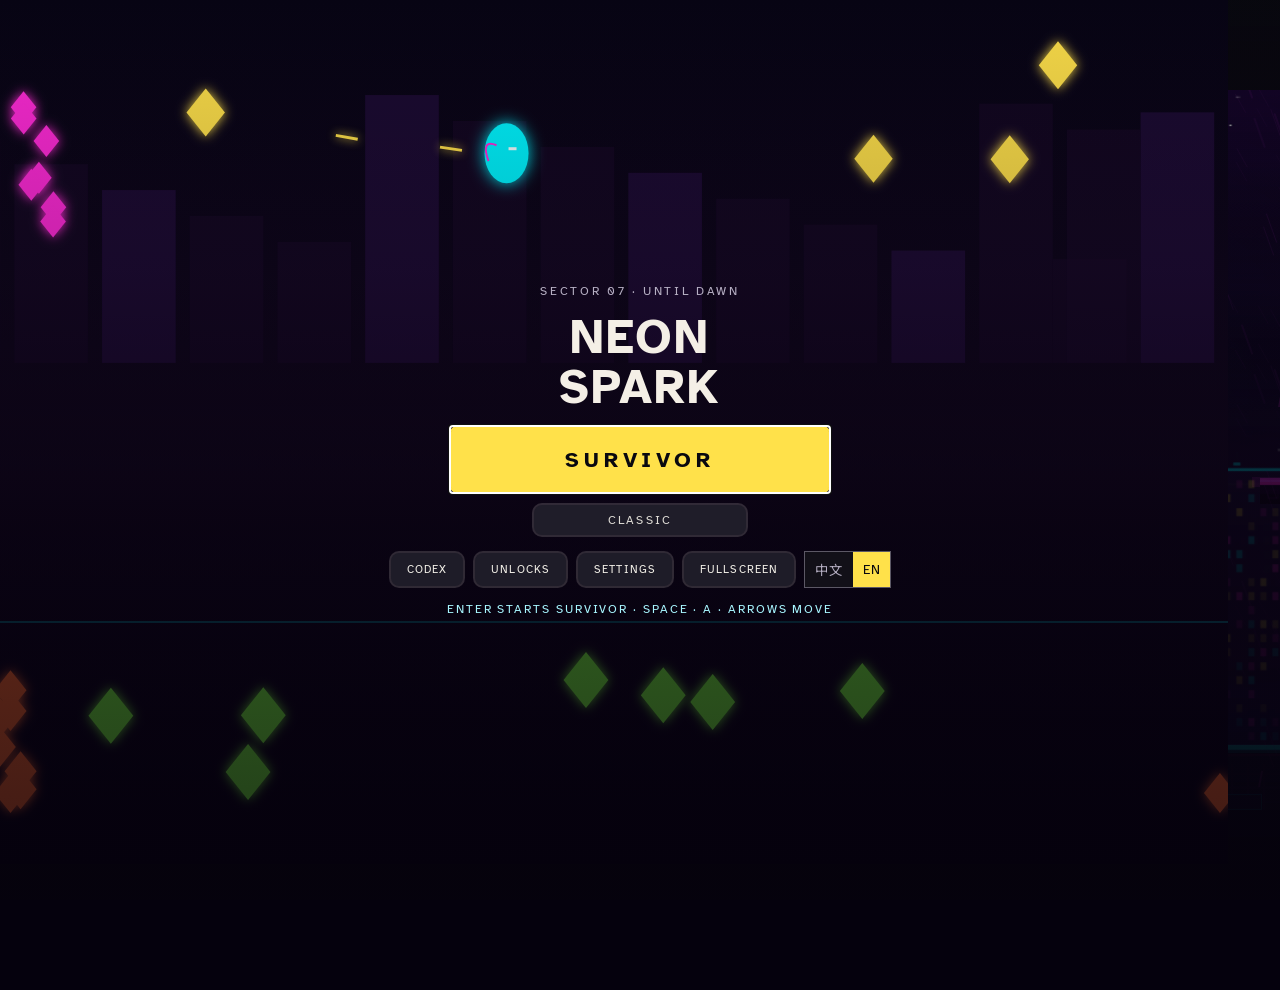
==== commit d5ca8302: "Deploy round 30 (275ea52): index.html" ====
--- a/index.html
+++ b/index.html
@@ -5,7 +5,7 @@
     <meta name="viewport" content="width=device-width, initial-scale=1.0, viewport-fit=cover" />
     <title>NEON SPARK</title>
     <link rel="icon" type="image/svg+xml" href="./favicon.svg" />
-    <script type="module" crossorigin src="./assets/index-CSOt_Edi.js"></script>
+    <script type="module" crossorigin src="./assets/index-BuTfdcB2.js"></script>
     <link rel="stylesheet" crossorigin href="./assets/index-BMOdRKTM.css">
   </head>
   <body>
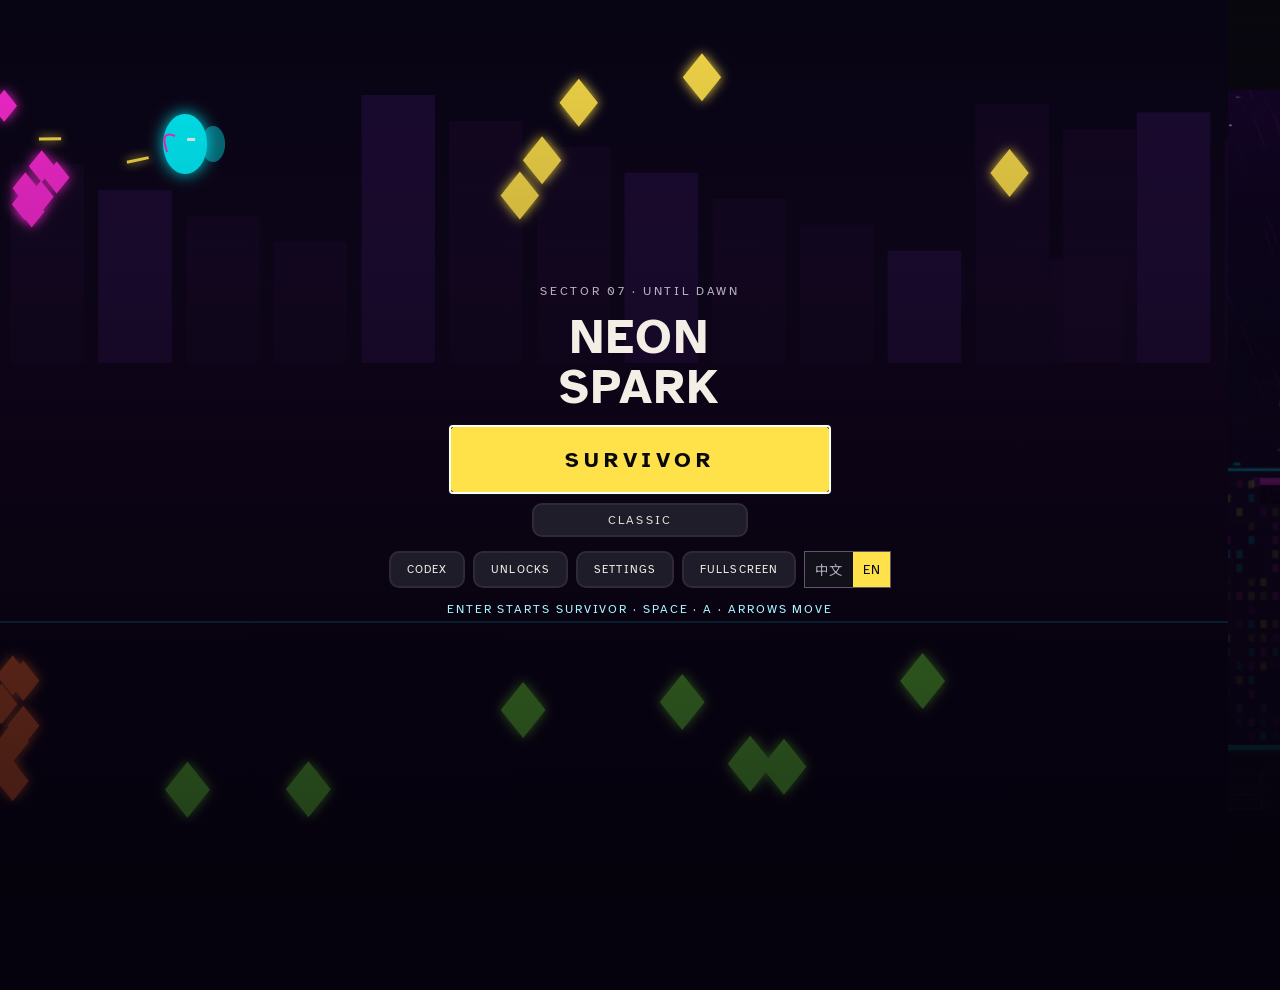
==== commit 890ae6c4: "Deploy round 31 (5394c5a): index.html" ====
--- a/index.html
+++ b/index.html
@@ -5,8 +5,8 @@
     <meta name="viewport" content="width=device-width, initial-scale=1.0, viewport-fit=cover" />
     <title>NEON SPARK</title>
     <link rel="icon" type="image/svg+xml" href="./favicon.svg" />
-    <script type="module" crossorigin src="./assets/index-BuTfdcB2.js"></script>
-    <link rel="stylesheet" crossorigin href="./assets/index-BMOdRKTM.css">
+    <script type="module" crossorigin src="./assets/index-ByFehR9b.js"></script>
+    <link rel="stylesheet" crossorigin href="./assets/index-B3_QrK8u.css">
   </head>
   <body>
     <div id="game"></div>
--- a/assets/index-B3_QrK8u.css
+++ b/assets/index-B3_QrK8u.css
@@ -0,0 +1 @@
+.codex-shell{z-index:80;color:#f4efe6;font-family:var(--ns-font-ui,"Atkinson Hyperlegible", sans-serif);pointer-events:auto;background:#100e0c;grid-template-rows:auto 1fr auto;display:grid;position:fixed;inset:0}.codex-shell[hidden]{display:none}.codex-bar{background:#161310;border-bottom:1px solid #3a342c;flex-wrap:wrap;align-items:center;gap:8px 12px;padding:10px 12px 8px;display:flex}.codex-kicker{color:#a89880;letter-spacing:.22em;font-size:11px;font-family:var(--ns-font-ui,"Atkinson Hyperlegible", sans-serif)}.codex-title{font-family:var(--ns-font-ui,"Atkinson Hyperlegible", sans-serif);letter-spacing:.08em;color:#f4efe6;text-shadow:none;margin:0;font-size:22px;font-weight:700}.codex-tabs,.codex-tools{flex-wrap:wrap;gap:8px;display:flex}.codex-tabs{margin-left:auto}.codex-bar button,.codex-node{color:#e7f8ff;cursor:pointer;font-family:inherit}.codex-bar button{color:#f4efe6;letter-spacing:.08em;white-space:nowrap;box-shadow:none;background:#1c1814;border:1px solid #201e2a;padding:7px 10px;font-size:12px}.codex-bar button[aria-pressed=true],.codex-bar button.is-on{color:#ffe14a;border-color:#ffe14a;box-shadow:0 0 14px #ffe14a73}.codex-body{grid-template-rows:minmax(0,1fr);grid-template-columns:minmax(0,1fr);min-height:0;display:grid;position:relative}.codex-grid{min-height:0;padding:12px 14px 18px;display:none;overflow:auto}.codex-body.is-grid{grid-template-columns:minmax(0,1fr) minmax(280px,340px)}.codex-body.is-grid .codex-grid{display:block}.codex-body.is-grid .codex-stage{display:none}.codex-body.is-grid .codex-detail{border-width:0 0 0 1px;align-self:stretch;width:auto;height:100%;max-height:none;position:relative;inset:auto;overflow:auto}.codex-shell.is-items .codex-zoom,.codex-shell.is-items #codex-reveal,.codex-shell.is-items .codex-foot{display:none}.codex-section{color:#ff7ae4;letter-spacing:.16em;margin:14px 0 8px;font-size:12px;font-weight:400}.codex-section:first-child{margin-top:0}.codex-cards{grid-template-columns:repeat(auto-fill,minmax(168px,1fr));gap:8px;display:grid}.codex-card{text-align:left;color:#f4efe4;border:1px solid color-mix(in srgb, var(--node,#00f6ff) 70%, transparent);cursor:pointer;background:#1c1814;flex-direction:column;align-items:stretch;gap:4px;min-width:0;padding:0 0 8px;display:flex;overflow:hidden}.codex-card.is-on{border-color:#ffe14a;box-shadow:0 0 14px #ffe14a66}.codex-card.is-owned{box-shadow:inset 0 0 0 1px #7dff3e73}.codex-card-icon{background:#14110e;place-items:center;width:100%;height:84px;display:grid}.codex-card-icon img{object-fit:cover;width:100%;height:84px}.codex-card-name{letter-spacing:.04em;min-width:0;padding:0 8px;font-size:13px;font-weight:700;line-height:1.2}.codex-card-tags{flex-wrap:wrap;gap:4px;min-width:0;padding:0 8px;display:flex}.codex-card-tags i{letter-spacing:.08em;border:1px solid;padding:0 5px;font-size:10px;font-style:normal;line-height:1.3}.codex-recipe{color:#ffe14a;margin:0 0 8px;font-size:14px;line-height:1.35}.codex-result{grid-template-rows:auto auto;grid-template-columns:40px minmax(0,1fr);align-items:center;gap:2px 8px;margin-bottom:8px;display:grid}.codex-result img{object-fit:contain;background:#070414;border:1px solid #ffe14a73;grid-row:1/span 2;width:40px;height:40px}.codex-result b{letter-spacing:.06em;font-size:13px}.codex-result span{color:#d7f6ff;font-size:12px;line-height:1.35}.codex-stage{touch-action:none;cursor:grab;background-image:linear-gradient(#00f6ff0d 1px,#0000 1px),linear-gradient(90deg,#00f6ff0d 1px,#0000 1px);background-size:48px 48px;position:absolute;inset:0;overflow:hidden}.codex-stage.is-drag{cursor:grabbing}.codex-world{transform-origin:0 0;position:absolute;top:0;left:0}.codex-lines{pointer-events:none;position:absolute;top:0;left:0;overflow:visible}.codex-lines line{stroke-linecap:round;filter:drop-shadow(0 0 4px)}.codex-node{box-sizing:border-box;border:1px solid var(--node,#00f6ff);width:176px;height:72px;box-shadow:0 0 12px color-mix(in srgb, var(--node) 55%, transparent);text-align:left;background:linear-gradient(#140a22f0,#05010df0);grid-template-columns:36px minmax(0,1fr);align-items:center;gap:6px;padding:6px 8px;display:grid;position:absolute;overflow:hidden}.codex-node.is-owned{box-shadow:0 0 16px color-mix(in srgb, var(--node) 80%, transparent)}.codex-node.is-ready{border-color:#ffe14a;box-shadow:0 0 16px #ffe14ab3}.codex-node.is-done{border-color:#7dff3e;box-shadow:0 0 16px #7dff3ea6}.codex-node.is-pin,.codex-node:focus-visible,.codex-node.is-nav{outline-offset:2px;outline:2px solid #ffe14a}.codex-glyph{border:1px solid var(--node,#00f6ff);width:32px;height:32px;color:var(--node,#00f6ff);font-family:var(--ns-font-display,"Silkscreen", sans-serif);letter-spacing:.04em;place-items:center;font-size:12px;display:grid}.codex-glyph img{object-fit:contain;width:28px;height:28px}.codex-copy{min-width:0;overflow:hidden}.codex-label{-webkit-line-clamp:2;font-family:var(--ns-font-display,"Silkscreen", sans-serif);letter-spacing:.04em;overflow-wrap:anywhere;-webkit-box-orient:vertical;font-size:11px;line-height:1.25;display:-webkit-box;overflow:hidden}.codex-kind{color:#a8f6ff;font-family:var(--ns-font-ui,sans-serif);letter-spacing:.14em;margin-top:2px;font-size:10px;display:block}.codex-node.is-secret{color:#0000;box-shadow:none;border-color:#a8f6ff47}.codex-node.is-secret .codex-kind{color:#0000}.codex-node.is-secret .codex-label{color:#d7f6ff;font-family:var(--ns-font-ui,"Atkinson Hyperlegible", sans-serif);letter-spacing:0;-webkit-line-clamp:4;white-space:normal;font-size:11px;line-height:1.25}.codex-node.is-secret .codex-glyph{clip-path:none;background:#070414;box-shadow:inset 0 0 0 1px #a8f6ff73}.codex-glyph img.is-silhouette{filter:grayscale()brightness(.5)contrast(1.7)drop-shadow(0 0 1px #d2f6ffe6);opacity:1}.codex-detail{pointer-events:auto;background:#080410eb;border:1px solid #00f6ff8c;width:min(320px,100% - 24px);max-height:calc(100% - 24px);padding:14px 14px 16px;position:absolute;top:12px;right:12px;overflow:auto;box-shadow:0 0 24px #00f6ff47}.codex-detail[hidden]{display:none}.codex-detail.is-secret .codex-glyph{clip-path:none;background:0 0}.codex-detail h3{font-family:var(--ns-font-display,"Silkscreen", sans-serif);letter-spacing:.08em;margin:6px 0;font-size:16px;font-weight:400}.codex-detail h4{color:#ff7ae4;letter-spacing:.18em;margin:12px 0 6px;font-size:11px}.codex-detail p,.codex-detail li{color:#d7f6ff;margin:0;font-size:13px;line-height:1.4}.codex-detail ul{margin:0;padding-left:16px}.codex-detail li.is-met{color:#7dff3e}.codex-detail .codex-glyph{width:48px;height:48px}.codex-foot{color:#a8f6ff;letter-spacing:.08em;border-top:1px solid #00f6ff33;padding:8px 16px 12px;font-size:11px}.evo-hint{color:#ff7ae4;letter-spacing:.08em;font-size:11px;line-height:1.3}.evo-hint.is-live{color:#ffe14a;text-shadow:0 0 8px #ffe14a73}.syn-row{flex-wrap:wrap;gap:4px;display:flex}.syn-chip{color:#a8f6ff;letter-spacing:.08em;border:1px solid #a8f6ff66;padding:2px 6px;font-size:10px;font-style:normal}.syn-chip.is-live{color:#ffe14a;border-color:#ffe14a;box-shadow:0 0 8px #ffe14a59}#touch-hud .evo-progress{gap:8px;min-width:min(420px,86vw);max-height:220px;display:grid;overflow:auto}#touch-hud .evo-row{letter-spacing:.04em;gap:3px;font-size:12px;display:grid}#touch-hud .evo-row b{font-weight:700}#touch-hud .evo-row.is-ready b{color:#ffe14a}#touch-hud .evo-row.is-done b{color:#7dff3e}#touch-hud .evo-meter{background:#1c1030;height:4px}#touch-hud .evo-meter i{background:var(--ns-accent);height:100%;box-shadow:none;display:block}html[data-locale=zh-CN] .codex-shell,html[data-locale=zh-CN] .codex-label,html[data-locale=zh-CN] .codex-title,html[data-locale=zh-CN] .fe-card{font-family:var(--ns-font-cjk,"Noto Sans SC", sans-serif);letter-spacing:.02em}@media (max-width:900px),(max-height:520px){.codex-tabs{margin-left:0}.codex-kicker{display:none}.codex-title{font-size:16px}.codex-bar{gap:6px;padding:6px 8px}.codex-foot{display:none}.codex-detail{width:auto;max-height:42%;inset:auto 8px 8px}.codex-body.is-grid{grid-template-columns:minmax(0,1.2fr) minmax(220px,.9fr)}.codex-body.is-grid .codex-detail{width:auto;height:100%;max-height:none;position:relative;inset:auto}.codex-grid{padding:8px}.codex-cards{grid-template-columns:repeat(auto-fill,minmax(136px,1fr));gap:6px}.codex-card{padding:0 0 6px}.codex-card-icon,.codex-card-icon img{object-fit:cover;width:100%;height:64px}.codex-card-name,.codex-recipe{font-size:12px}}@font-face{font-family:Silkscreen;src:url(./silkscreen-latin-400-CtPo2yA5.woff2)format("woff2");font-weight:400;font-style:normal;font-display:swap}@font-face{font-family:Silkscreen;src:url(./silkscreen-latin-700-CSE2nhgM.woff2)format("woff2");font-weight:700;font-style:normal;font-display:swap}@font-face{font-family:Atkinson Hyperlegible;src:url(./atkinson-latin-400-BrHNak5F.woff2)format("woff2");font-weight:400;font-style:normal;font-display:swap}@font-face{font-family:Atkinson Hyperlegible;src:url(./atkinson-latin-700-GZI4o3u0.woff2)format("woff2");font-weight:700;font-style:normal;font-display:swap}@font-face{font-family:Noto Sans SC;src:url(./noto-sans-sc-400-DS5SpWNO.woff2)format("woff2");font-weight:400;font-style:normal;font-display:swap;unicode-range:U+2E80-2EFF,U+3000-303F,U+3100-312F,U+32??,U+3400-4DBF,U+4E00-9FFF,U+F900-FAFF,U+FF00-FFEF}@font-face{font-family:Noto Sans SC;src:url(./noto-sans-sc-700-BmuLCgFi.woff2)format("woff2");font-weight:700;font-style:normal;font-display:swap;unicode-range:U+2E80-2EFF,U+3000-303F,U+3100-312F,U+32??,U+3400-4DBF,U+4E00-9FFF,U+F900-FAFF,U+FF00-FFEF}@scope(#survivor-hud){.frame{--cut:var(--ns-cut);--frame:var(--ns-line);background:var(--frame);border-radius:var(--ns-radius);padding:2px;display:block}.frame-in{border-radius:calc(var(--ns-radius) - 2px);color:var(--ns-text);background:linear-gradient(#1e1c28,#121018);box-shadow:inset 0 1px #ffffff0f}:scope{pointer-events:none;font-family:var(--ns-font-ui);color:var(--ns-text);position:absolute;inset:0;container:hud/size}:scope.is-fixed{z-index:40;position:fixed}:scope.modal-open .hud-topbar,:scope.modal-open .slot-dock,:scope.modal-open .hud-bottom,:scope.modal-open .hud-hint,:scope.modal-open .hud-cross,:scope.title-open .hud-topbar,:scope.title-open .hud-bottom,:scope.title-open .slot-dock,:scope.title-open .bossbar,:scope.title-open .hud-hint,:scope.title-open .hud-cross,:scope.title-open .hud-banner,:scope.title-open .hud-fps,:scope.title-open .hud-debug{visibility:hidden}.hud-topbar{align-items:center;gap:var(--ns-space-2);padding:calc(var(--ns-space-3) + env(safe-area-inset-top)) calc(var(--ns-space-4) + env(safe-area-inset-right)) 0 calc(var(--ns-space-4) + env(safe-area-inset-left));flex-direction:column;display:flex}.timer{min-width:168px;box-shadow:none;background:0 0;flex-direction:column;align-items:center;padding:4px 22px 6px;display:flex}.timer-digits{font-family:var(--ns-font-display);font-size:var(--ns-timer);letter-spacing:.06em;color:var(--ns-white);text-shadow:0 0 1px #140814, 0 0 12px rgba(0, 246, 255, calc(var(--ns-flash) * .85));line-height:1}.timer-cap,.hud-room{font-size:var(--ns-text-xs);letter-spacing:.16em;color:var(--ns-ice)}.hud-room{color:var(--ns-pink)}.xp-row{align-items:center;gap:var(--ns-space-2);width:min(560px,100% - 300px);display:flex}.hud-stack{flex-direction:column;align-items:center;gap:6px;width:min(640px,100% - 300px);margin-top:4px;display:flex}.level-badge{--cut:6px;clip-path:none;background:0 0;flex:none;padding:0}.level-badge .frame-in{min-width:64px;min-height:48px;box-shadow:inset 0 0 0 1px var(--ns-yellow);background:#100818;flex-direction:column;justify-content:center;align-items:center;padding:6px 10px 8px;display:flex}.level-tag{font-size:var(--ns-text-xs);letter-spacing:.14em;color:var(--ns-yellow)}.level-num{font-family:var(--ns-font-display);font-size:var(--ns-text-md);color:var(--ns-white);line-height:1.45}.xp{--cut:8px;--frame:#a8f6ff73;flex:1}.xp-track{background:#100818;height:14px;position:relative;overflow:hidden}.xp-fill{background:linear-gradient(90deg, #047c86, var(--ns-cyan) 70%, var(--ns-white));width:0;height:100%;box-shadow:var(--ns-glow-cyan);display:block}.xp-label{font-style:normal;font-size:var(--ns-text-xs);letter-spacing:.12em;color:var(--ns-white);text-shadow:0 1px 2px #05010d;align-items:center;display:flex;position:absolute;top:0;bottom:0;right:8px}.bossbar{align-items:center;gap:var(--ns-space-3);width:100%;margin:0;display:flex}.bossbar[hidden],.hud-banner[hidden],.hud-fps[hidden],.hud-debug[hidden],.hud-mute[hidden],.hud-hint[hidden],.hud-cross[hidden],.overlay[hidden],.combo[hidden]{display:none!important}.boss-tag,.boss-pct{font-size:var(--ns-text-xs);letter-spacing:.14em;color:var(--ns-magenta);flex:none}.boss-track{background:#140814;flex:1;height:12px;position:relative;box-shadow:inset 0 0 0 1px #ff2bd659}.boss-track i{background:var(--ns-cyan);width:0;height:100%;box-shadow:var(--ns-glow-cyan);display:block}.boss-track i.phase2{background:var(--ns-magenta);box-shadow:var(--ns-glow-mag)}.phase-mark{z-index:2;background:var(--ns-yellow);width:2px;height:18px;box-shadow:0 0 8px var(--ns-yellow);position:absolute;top:-3px;left:50%}.hud-bottom{justify-content:space-between;align-items:flex-end;gap:var(--ns-space-3);padding:0 calc(var(--ns-space-4) + env(safe-area-inset-right)) calc(var(--ns-space-3) + env(safe-area-inset-bottom)) calc(var(--ns-space-4) + env(safe-area-inset-left));pointer-events:none;display:flex;position:absolute;bottom:0;left:0;right:0}.vitals,.hud-meta{flex-direction:column;gap:6px;min-width:0;display:flex}.hud-meta{align-items:flex-end}.hp-head,.dash-row,.combo-head{justify-content:space-between;gap:var(--ns-space-2);font-size:var(--ns-text-xs);letter-spacing:.14em;color:var(--ns-ice);display:flex}.hp-text,.combo-num,.scrap-num,.crystal-num{font-variant-numeric:tabular-nums;color:var(--ns-white);font-size:var(--ns-text-sm);letter-spacing:.04em}.hp{background:#1a1028;height:14px;position:relative;overflow:hidden;box-shadow:inset 0 0 0 1px #3c2a4e}.hp .ghost,.hp .fill{width:0;height:100%;position:absolute;top:0;left:0}.hp .ghost{background:var(--ns-ghost);box-shadow:0 0 8px var(--ns-ghost)}.hp .fill{background:var(--ns-lime);box-shadow:var(--ns-glow-lime)}.hp.low .fill{background:var(--ns-hot);box-shadow:var(--ns-glow-hot);animation:.7s ease-in-out infinite hp-pulse}.dash-row{justify-content:flex-start;align-items:center}.pips{gap:5px;display:flex}.pips i{background:#3c2a4e;width:10px;height:10px;transform:rotate(45deg);box-shadow:inset 0 0 0 1px #00f6ff59}.pips i.on{background:var(--ns-cyan);box-shadow:var(--ns-glow-cyan)}.pips i.hot{background:var(--ns-magenta);box-shadow:var(--ns-glow-mag)}.slot-dock{top:calc(8px + env(safe-area-inset-top));right:calc(8px + env(safe-area-inset-right));z-index:3;pointer-events:none;background:#05010d8c;flex-direction:column;align-items:flex-end;gap:2px;max-width:46%;padding:4px 6px 6px;display:flex;position:absolute}.slot-label{font-size:var(--ns-text-xs);letter-spacing:.18em;color:var(--ns-text-dim)}.slot-row{justify-content:flex-end;gap:4px;min-width:0;display:flex}.slot{--cut:6px;--frame:#a8f6ff47;flex-direction:column;align-items:stretch;gap:2px;width:64px;display:flex}.slot-face{--cut:7px}.slot-row[data-kind=weapon] .slot:not(.is-empty){--frame:var(--ns-cyan)}.slot-row[data-kind=passive] .slot:not(.is-empty){--frame:var(--ns-magenta)}.slot.is-evolved{--frame:var(--ns-yellow)}.slot-in{background:#100818;place-items:center;height:52px;display:grid;position:relative;overflow:hidden}.slot-icon{z-index:2;object-fit:contain;pointer-events:none;width:44px;height:44px;position:relative}.slot.is-empty .slot-icon{display:none}.slot.is-cooling .slot-icon{opacity:.55}.slot-glyph{display:none}.slot.is-empty .slot-glyph{color:#0000}.slot.is-empty .slot-in:after{content:"";border:1px solid #a8f6ff59;width:8px;height:8px;transform:rotate(45deg)}.sweep{z-index:1;background:conic-gradient(from -90deg, #ffe14af2 calc(var(--cd,0) * 1turn), transparent 0);opacity:0;pointer-events:none;position:absolute;inset:1px;-webkit-mask:radial-gradient(circle,#0000 54%,#000 60%);mask:radial-gradient(circle,#0000 54%,#000 60%)}.slot.is-cooling .slot-glyph{opacity:.55}.slot.is-cooling .sweep{opacity:1}.slot-pips{justify-content:center;gap:2px;display:flex}.slot-pips i{background:#3c2a4e;width:4px;height:4px}.slot-pips i.on{background:var(--ns-yellow);box-shadow:0 0 4px var(--ns-yellow)}.slot-name{text-align:center;font-size:calc(9px * var(--ns-font-scale));letter-spacing:.06em;color:var(--ns-text-dim);white-space:nowrap;text-overflow:ellipsis;display:block;overflow:hidden}.combo{width:100%;max-width:180px}.combo.is-idle .combo-num{color:var(--ns-text-dim)}.combo.is-hot .combo-num{color:var(--ns-yellow);animation:.8s ease-in-out infinite combo-hot}.combo-track{background:#1a1028;height:6px;margin-top:4px;box-shadow:inset 0 0 0 1px #ffe14a47}.combo-fill{background:linear-gradient(90deg, var(--ns-orange), var(--ns-yellow));width:0;height:100%;display:block}.counters{gap:var(--ns-space-3);display:flex}.counter{color:var(--ns-yellow);align-items:center;gap:4px;display:flex}.counter.crystal{color:var(--ns-cyan)}.counter .ico{width:14px;height:14px}.counter.pop b{animation:.28s score-pop}.hud-score{font-family:var(--ns-font-display);font-size:var(--ns-text-sm);color:var(--ns-yellow);letter-spacing:.12em;transform-origin:100%}.hud-score.pop{animation:.28s score-pop}.hud-mute{color:var(--ns-magenta);letter-spacing:.16em;font-size:var(--ns-text-xs)}.hud-fps{color:var(--ns-lime);font-family:var(--ns-font-display);font-size:var(--ns-text-xs);text-shadow:var(--ns-glow-lime);position:absolute;top:8px;left:12px}.hud-debug{color:var(--ns-ice);font-family:var(--ns-font-ui);font-size:var(--ns-text-xs);background:#05010db8;margin:0;padding:8px 10px;line-height:1.45;position:absolute;top:28px;left:12px}.hud-hint{text-align:center;max-width:min(640px,100% - 280px);color:var(--ns-text);font-size:var(--ns-text-xs);letter-spacing:.08em;background:#05010db8;padding:4px 10px;transition:opacity .8s;position:static}.hud-hint.dim{opacity:.28}.hud-banner{text-align:center;width:100%;color:var(--ns-white);font-family:var(--ns-font-display);font-size:calc(22px * var(--ns-font-scale));letter-spacing:.16em;text-shadow:var(--ns-glow-mag);background:#05010db8;margin:0;padding:2px 8px;line-height:1.15;position:static}.hud-banner.slam{font-size:calc(42px * var(--ns-font-scale));letter-spacing:.22em;text-shadow:var(--ns-glow-mag), var(--ns-glow-cyan)}.hud-cross{border:2px solid var(--ns-cyan);width:14px;height:14px;box-shadow:var(--ns-glow-cyan);margin:-7px 0 0 -7px;position:absolute;top:0;left:0}.hud-cross:before,.hud-cross:after{content:"";background:var(--ns-cyan);position:absolute}.hud-cross:before{width:2px;height:18px;top:-5px;left:4px}.hud-cross:after{width:18px;height:2px;top:4px;left:-5px}.overlay{justify-content:center;align-items:center;gap:var(--ns-space-4);pointer-events:auto;cursor:auto;padding:var(--ns-space-4);background:#05010db8;flex-direction:column;display:flex;position:absolute;inset:0}.pause-screen,.settings-screen{-webkit-backdrop-filter:blur(10px)saturate(.85);backdrop-filter:blur(10px)saturate(.85);background:#05010d75}.title-screen{background:radial-gradient(at 50% 38%,#ff2bd62e,#0000 46%),radial-gradient(at 50% 80%,#00f6ff1f,#0000 42%),#05010de6}.overlay-kicker,.title-kicker{color:var(--ns-pink);letter-spacing:.28em;font-size:var(--ns-text-xs)}.overlay-title{color:var(--ns-white);font-family:var(--ns-font-display);font-size:var(--ns-text-xl);letter-spacing:.12em;text-align:center;margin:0;font-weight:400}.overlay-sub{color:var(--ns-ice);letter-spacing:.12em;font-size:var(--ns-text-xs);text-align:center}.title-logo{color:var(--ns-white);font-family:var(--ns-font-display);font-size:var(--ns-text-display);letter-spacing:.06em;text-align:center;text-shadow:0 0 18px rgba(0, 246, 255, calc(var(--ns-flash) * .9)), 0 0 28px rgba(255, 43, 214, calc(var(--ns-flash) * .7));line-height:.9}.title-actions,.menu-actions{justify-content:center;gap:var(--ns-space-3);flex-wrap:wrap;display:flex}.menu-panel .menu-actions{flex-direction:column;width:min(220px,100%)}.menu-panel .ns-btn{width:100%}.ns-btn{color:var(--ns-cyan);cursor:pointer;font-family:var(--ns-font-ui);letter-spacing:.16em;font-size:var(--ns-text-sm);background:0 0;border:0;padding:0;display:inline-block}.ns-btn .frame-in{box-shadow:var(--ns-glow-cyan);background:#080410e0;padding:10px 18px;display:block}.ns-btn:focus-visible .frame-in,.ns-btn.is-pad .frame-in{outline:2px solid var(--ns-yellow);outline-offset:2px}.ns-btn.danger{color:var(--ns-pink)}.menu-panel{width:min(420px,100%)}.menu-panel .frame-in{align-items:center;gap:var(--ns-space-4);padding:var(--ns-space-6) var(--ns-space-5);flex-direction:column;display:flex}.settings-panel{width:min(460px,100%)}.settings-panel .frame-in{align-items:stretch}.set-row{justify-content:space-between;align-items:center;gap:var(--ns-space-3);font-size:var(--ns-text-sm);letter-spacing:.08em;display:flex}.seg{gap:6px;display:flex}.seg button{min-width:40px;color:var(--ns-text);border:1px solid var(--ns-line);font-family:var(--ns-font-ui);font-size:var(--ns-text-sm);cursor:pointer;background:#100818;padding:6px 8px}.seg button[aria-pressed=true]{color:#140814;background:var(--ns-cyan);border-color:var(--ns-cyan)}.seg button:focus-visible,.set-row input:focus-visible{outline:none}.seg button:focus-visible:not([aria-pressed=true]){box-shadow:inset 0 0 0 1px #f4f1ea47}.set-row input{width:18px;height:18px;accent-color:var(--ns-cyan)}.cards{justify-content:center;gap:var(--ns-space-4);flex-wrap:wrap;width:min(1240px,100%);display:flex}.ns-card{width:220px;color:var(--ns-text);font-family:var(--ns-font-ui);text-align:left;cursor:pointer;background:0 0;border:0;padding:0;transition:transform .16s}.ns-card-face{width:100%}.ns-card:hover,.ns-card.is-hover,.ns-card:focus-visible,.ns-card.is-pad{z-index:1;transform:translateY(-6px)}.ns-card:focus-visible,.ns-card.is-pad{outline:2px solid var(--ns-yellow);outline-offset:4px}.ns-card:disabled{cursor:not-allowed;transform:none}.ns-card-body{flex-direction:column;gap:8px;min-height:236px;padding:12px;display:flex;position:relative;overflow:hidden}.card-top,.tags,.price{flex-wrap:wrap;align-items:center;gap:6px;display:flex}.card-top{justify-content:space-between}.rarity{font-size:var(--ns-text-xs);letter-spacing:.14em;color:var(--frame,var(--ns-text));align-items:center;gap:5px;display:inline-flex}.shape{fill:currentColor;flex:none;width:12px;height:12px}.ns-card[data-rarity=common]{--frame:var(--ns-common)}.ns-card[data-rarity=uncommon]{--frame:var(--ns-uncommon)}.ns-card[data-rarity=rare]{--frame:var(--ns-rare)}.ns-card[data-rarity=epic]{--frame:var(--ns-epic)}.ns-card[data-rarity=legendary]{--frame:var(--ns-legendary)}.hotkey{font-family:var(--ns-font-display);font-size:calc(10px * var(--ns-font-scale));color:var(--ns-yellow)}.card-icon{background:#241910;place-items:center;height:96px;display:grid;box-shadow:inset 0 0 0 3px #0c0a12}.card-icon .badge{object-fit:contain;width:96px;height:96px;display:block}.glyph{font-family:var(--ns-font-display);font-size:var(--ns-text-lg);color:var(--ns-white);font-weight:400}.card-name{font-size:var(--ns-text-sm);letter-spacing:.06em}.blurb{color:var(--ns-text-dim);font-size:var(--ns-text-xs);-webkit-line-clamp:2;-webkit-box-orient:vertical;line-height:1.35;display:-webkit-box;overflow:hidden}.stat-lines{flex-direction:column;gap:3px;margin:0;padding:0;list-style:none;display:flex}.stat-lines li{font-size:var(--ns-text-xs);justify-content:space-between;gap:8px;display:flex}.stat-value{white-space:nowrap}.stat-label{color:var(--ns-text-dim)}.delta-up .stat-value{color:var(--ns-up)}.delta-down .stat-value{color:var(--ns-down)}.delta-up .stat-value:before{content:"▲ "}.delta-down .stat-value:before{content:"▼ "}.delta-flat .stat-value{color:var(--ns-ice)}.tag{font-style:normal;font-size:calc(10px * var(--ns-font-scale));letter-spacing:.12em;color:var(--ns-ice);padding:2px 5px;box-shadow:inset 0 0 0 1px #a8f6ff59}.tag.owned{color:var(--ns-yellow)}.price{font-variant-numeric:tabular-nums;letter-spacing:.06em;margin-top:auto}.price-scrap,.price-crystal{align-items:center;gap:4px;display:inline-flex}.price .ico{width:12px;height:12px}.price-scrap{color:var(--ns-yellow)}.price-crystal{color:var(--ns-cyan)}.price.is-broke,.price.is-broke .price-scrap,.price.is-broke .price-crystal{color:var(--ns-down)}.ns-sparks{pointer-events:none;opacity:0;position:absolute;inset:0}.ns-card:hover .ns-sparks,.ns-card.is-hover .ns-sparks,.ns-card:focus-visible .ns-sparks,.ns-card.is-pad .ns-sparks{opacity:1}.ns-card.is-hover .spark,.ns-card.is-pad .spark{animation-play-state:paused;animation-delay:-.42s}.spark{background:var(--ns-cyan);opacity:0;width:3px;height:3px;animation:.9s linear infinite ns-spark;position:absolute}.spark-1{--sx:-8px;--sy:-28px;animation-delay:0s;top:70%;left:18%}.spark-2{--sx:10px;--sy:-32px;background:var(--ns-yellow);animation-delay:.15s;top:64%;left:70%}.spark-3{--sx:2px;--sy:-36px;animation-delay:.3s;top:80%;left:40%}.spark-4{--sx:12px;--sy:-20px;background:var(--ns-magenta);animation-delay:.45s;top:48%;left:84%}.spark-5{--sx:-10px;--sy:-18px;animation-delay:.2s;top:40%;left:12%}.spark-6{--sx:6px;--sy:-22px;background:var(--ns-white);animation-delay:.55s;top:30%;left:55%}.sum-clock,.final-score{font-family:var(--ns-font-display);letter-spacing:.12em;color:var(--ns-white)}.sum-clock{font-size:var(--ns-text-lg);color:var(--ns-cyan)}.final-score{font-size:var(--ns-text-xl);text-shadow:var(--ns-glow-cyan)}.sum-grid{gap:var(--ns-space-3);grid-template-columns:repeat(4,minmax(0,1fr));width:min(560px,100%);display:grid}.sum-grid div{background:#080410a6;flex-direction:column;gap:4px;padding:8px;display:flex;box-shadow:inset 0 0 0 1px #a8f6ff33}.sum-grid span,.sum-bars-label,.sum-empty{font-size:var(--ns-text-xs);letter-spacing:.14em;color:var(--ns-text-dim)}.sum-num{font-family:var(--ns-font-display);font-size:var(--ns-text-md);color:var(--ns-white);font-weight:400}.summary-panel{width:min(640px,100%)}.summary-panel>.frame-in,.summary-body{align-items:center;gap:var(--ns-space-4);flex-direction:column;width:min(640px,100%);display:flex}.summary-panel>.frame-in{padding:var(--ns-space-5)}.sum-bars{flex-direction:column;gap:6px;width:min(560px,100%);display:flex}.bar-row{grid-template-columns:168px 1fr 72px;align-items:center;gap:8px;display:grid}.bar-name{font-size:var(--ns-text-xs);letter-spacing:.06em;color:var(--ns-text);align-items:center;gap:6px;display:inline-flex}.bar-name .badge{object-fit:contain;flex:none;width:40px;height:40px}.bar-track{background:#1a1028;height:8px;box-shadow:inset 0 0 0 1px #a8f6ff33}.bar-track i{width:0;height:100%;box-shadow:0 0 8px color-mix(in srgb, currentColor 40%, transparent);display:block}.bar-value{font-variant-numeric:tabular-nums;text-align:right;font-size:var(--ns-text-xs);color:var(--ns-white)}.floater-samples{align-items:flex-end;gap:36px;min-height:72px;padding:8px 4px 12px;display:flex;position:relative}.floater-samples .floater{position:relative;transform:none}.floater-field{background:radial-gradient(circle at 50% 60%,#ff2bd629,#0000 46%),linear-gradient(#140820,#05010d);height:220px;position:relative;overflow:hidden;box-shadow:inset 0 0 0 1px #a8f6ff40}.floater{font-family:var(--ns-font-display);color:#f4fbff;letter-spacing:.04em;white-space:nowrap;-webkit-text-stroke:5px #140814;paint-order:stroke fill;text-shadow:0 0 #140814,1px 1px #140814,-1px 1px #140814,1px -1px #140814,-1px -1px #140814;font-size:20px;position:absolute;transform:translate(-50%,-50%)}.floater.is-crit{color:var(--ns-yellow);-webkit-text-stroke-color:#2a0618;font-size:30px}.legend{gap:var(--ns-space-3);flex-wrap:wrap;display:flex}.legend i{letter-spacing:.12em;font-style:normal;font-size:var(--ns-text-xs);align-items:center;gap:6px;display:inline-flex}.gallery{max-width:1280px;padding:var(--ns-space-5) var(--ns-space-4) 80px;gap:var(--ns-space-6);font-family:var(--ns-font-ui);color:var(--ns-text);flex-direction:column;margin:0 auto;display:flex}.gallery header,.gallery-block{gap:var(--ns-space-3);flex-direction:column;display:flex}.gallery h1,.gallery h2{font-family:var(--ns-font-display);letter-spacing:.08em;margin:0;font-weight:400}.gallery h1{font-size:var(--ns-text-xl)}.gallery h2{font-size:var(--ns-text-lg);color:var(--ns-cyan)}.gallery p{color:var(--ns-text-dim);max-width:70ch;margin:0}.gallery-a11y,.gallery-row{gap:var(--ns-space-3);flex-wrap:wrap;align-items:center;display:flex}.stage{aspect-ratio:16/9;background:radial-gradient(at 50% 100%,#ff2bd633,#0000 52%),radial-gradient(at 18% 30%,#00f6ff24,#0000 42%),linear-gradient(#1a0533,#05010d 72%);width:min(1280px,100%);position:relative;overflow:hidden;box-shadow:inset 0 0 0 1px #a8f6ff47}.stage-menu{aspect-ratio:auto;height:640px}.stage-mobile{aspect-ratio:auto;width:min(844px,100%);height:390px}.stage-split{gap:var(--ns-space-4);grid-template-columns:repeat(auto-fit,minmax(280px,1fr));display:grid}.stage-split .stage{aspect-ratio:16/10}html.ns-gallery,html.ns-gallery body,html.ns-gallery #game{cursor:auto;background:var(--ns-void);height:auto;min-height:100%;overflow:auto}:scope.is-compact .timer-digits{font-size:calc(30px * var(--ns-font-scale))}:scope.is-compact .timer{min-width:0;padding:2px 12px 4px}:scope.is-compact .xp-track,:scope.is-compact .hp{height:8px}:scope.is-compact .hud-hint,:scope.is-compact .slot-name,:scope.is-compact .hud-score,:scope.is-compact .slot-label,:scope.is-compact .slot-pips{display:none}:scope.is-compact .slot{width:26px}:scope.is-compact .slot-in{height:22px}:scope.is-compact .hud-bottom{padding-bottom:calc(6px + env(safe-area-inset-bottom));gap:8px}:scope.is-compact .xp-row{width:min(280px,100% - 190px)}:scope.is-compact .hud-stack{width:min(320px,100% - 210px)}:scope.is-compact .slot-dock{top:calc(4px + env(safe-area-inset-top));right:calc(4px + env(safe-area-inset-right));padding:2px 4px}:scope.is-compact .hud-banner,:scope.is-compact .hud-banner.slam{font-size:calc(15px * var(--ns-font-scale));letter-spacing:.1em}:scope.is-compact .level-badge .frame-in{min-width:52px;min-height:32px;padding:4px 6px}:scope.is-narrow .xp-row{width:min(300px,100% - 200px)}:scope.is-narrow .hud-stack{width:min(340px,100% - 210px)}:scope.is-narrow .vitals,:scope.is-narrow .hud-meta{max-width:42%}@keyframes score-pop{50%{transform:scale(1.18)}}@keyframes hp-pulse{50%{filter:brightness(1.45)}}@keyframes combo-hot{50%{text-shadow:var(--ns-glow-hot)}}@keyframes ns-spark{0%{opacity:0;transform:translateY(6px)scale(1)}20%{opacity:1}to{transform:translate(var(--sx), var(--sy)) scale(.3);opacity:0}}html[data-reduced-flash="1"] .hp.low .fill,html[data-reduced-flash="1"] .combo.is-hot .combo-num,html[data-reduced-flash="1"] .spark,html[data-reduced-flash="1"] .hud-score.pop,html[data-reduced-flash="1"] .counter.pop b{animation:none!important}html[data-reduced-flash="1"] .ns-sparks{visibility:hidden}html[data-reduced-flash="1"] .ns-card,html[data-reduced-flash="1"] .hud-hint{transition:none}@media (max-width:720px){.sum-grid{grid-template-columns:repeat(2,minmax(0,1fr))}.bar-row{grid-template-columns:92px 1fr 56px}}#surv-end.end-screen{z-index:60;box-sizing:border-box;width:100vw;height:100vh;grid-template-rows:minmax(0,1fr);place-items:center;height:100dvh;max-height:100dvh;padding:8px;display:grid;position:fixed;inset:0;overflow:hidden}#surv-end .end-sheet{width:min(880px,100%);max-height:calc(100vh - 16px);flex-direction:column;min-height:0;max-height:calc(100dvh - 16px);display:flex}#surv-end .end-sheet>.frame-in{width:100%;min-height:0;max-height:calc(100vh - 16px);box-sizing:border-box;grid-template-rows:auto auto minmax(0,1fr) auto auto;place-items:stretch stretch;gap:8px;max-height:calc(100dvh - 16px);padding:12px 16px 10px;display:grid;overflow:hidden}#surv-end #surv-end-body{flex:auto;width:100%;min-height:0;max-height:none;overflow:auto}#surv-end .menu-actions{flex-flow:wrap;flex:none;justify-content:center;gap:10px;width:100%}#surv-end .menu-actions .ns-btn{width:auto;min-width:132px}#surv-end .overlay-title{margin:0;font-size:22px;line-height:1.05}#surv-end .overlay-kicker,#surv-end .overlay-sub{flex:none;margin:0}@media (max-height:520px){#surv-end .end-sheet>.frame-in{gap:4px;padding:8px 10px 6px}#surv-end .overlay-title{font-size:16px}}}@font-face{font-family:Neon Hans;src:url(./neon-hans-BugMWQVf.woff2)format("woff2");font-weight:500;font-style:normal;font-display:swap;unicode-range:U+2E80-9FFF,U+F900-FAFF,U+3000-303F,U+FF00-FFEF}@media (min-width:1100px){html[lang=zh-CN] #surv-shop .cards,html[lang=zh-CN] #surv-level .cards{flex-wrap:nowrap}html[lang=zh-CN] #surv-shop .ns-card,html[lang=zh-CN] #surv-level .ns-card{flex:1 1 0;width:auto;max-width:250px}}@media (max-height:520px){html[lang=zh-CN] .title-logo,html[lang=zh-CN] .fe-logo{font-size:36px}html[lang=zh-CN] .settings-screen,html[lang=zh-CN] .fe-select,html[lang=zh-CN] #surv-level,html[lang=zh-CN] #surv-shop,html[lang=zh-CN] #surv-unlocks,html[lang=zh-CN] #upgrade,html[lang=zh-CN] .title-screen{justify-content:flex-start;padding-top:8px;overflow:auto}html[lang=zh-CN] .ns-card-body{gap:4px;padding:8px}html[lang=zh-CN] .card-icon{height:28px}html[lang=zh-CN] .fe-title-tools{gap:4px}}@media (max-width:900px){html[lang=zh-CN] .hud-hint{max-width:calc(100vw - 16px);font-size:11px}}@font-face{font-family:Silkscreen;src:url(./silkscreen-latin-400-CtPo2yA5.woff2)format("woff2");font-weight:400;font-style:normal;font-display:swap}@font-face{font-family:Silkscreen;src:url(./silkscreen-latin-700-CSE2nhgM.woff2)format("woff2");font-weight:700;font-style:normal;font-display:swap}@font-face{font-family:Atkinson Hyperlegible;src:url(./atkinson-latin-400-BrHNak5F.woff2)format("woff2");font-weight:400;font-style:normal;font-display:swap}@font-face{font-family:Atkinson Hyperlegible;src:url(./atkinson-latin-700-GZI4o3u0.woff2)format("woff2");font-weight:700;font-style:normal;font-display:swap}@font-face{font-family:Noto Sans SC;src:url(./noto-sans-sc-400-DS5SpWNO.woff2)format("woff2");font-weight:400;font-style:normal;font-display:swap;unicode-range:U+2E80-2EFF,U+3000-303F,U+3100-312F,U+32??,U+3400-4DBF,U+4E00-9FFF,U+F900-FAFF,U+FF00-FFEF}@font-face{font-family:Noto Sans SC;src:url(./noto-sans-sc-700-BmuLCgFi.woff2)format("woff2");font-weight:700;font-style:normal;font-display:swap;unicode-range:U+2E80-2EFF,U+3000-303F,U+3100-312F,U+32??,U+3400-4DBF,U+4E00-9FFF,U+F900-FAFF,U+FF00-FFEF}:root{--ns-void:#09080f;--ns-ink:#121018;--ns-panel:#16141e;--ns-panel-2:#1e1c28;--ns-line:#f4f1ea29;--ns-text:#f3f0e8;--ns-text-dim:#b7b0c4;--ns-cyan:#00f6ff;--ns-magenta:#ff2bd6;--ns-pink:#ff2bd6;--ns-accent:#ffe14a;--ns-yellow:var(--ns-accent);--ns-lime:#7dff3e;--ns-orange:#ff6b2b;--ns-hot:#ff3b5c;--ns-ghost:#ff3b5c;--ns-white:#f7f4ec;--ns-ice:#b7b0c4;--ns-common:var(--ns-accent);--ns-uncommon:var(--ns-accent);--ns-rare:var(--ns-accent);--ns-epic:var(--ns-accent);--ns-legendary:var(--ns-accent);--ns-up:#7dff3e;--ns-down:#ff3b5c;--ns-space-1:4px;--ns-space-2:8px;--ns-space-3:12px;--ns-space-4:16px;--ns-space-5:24px;--ns-space-6:32px;--ns-space-7:48px;--ns-font-scale:1;--ns-text-xs:calc(12px * var(--ns-font-scale));--ns-text-sm:calc(14px * var(--ns-font-scale));--ns-text-md:calc(16px * var(--ns-font-scale));--ns-text-lg:calc(20px * var(--ns-font-scale));--ns-text-xl:calc(28px * var(--ns-font-scale));--ns-text-display:calc(64px * var(--ns-font-scale));--ns-timer:calc(34px * var(--ns-font-scale));--ns-font-ui:"Atkinson Hyperlegible", "Noto Sans SC", "Segoe UI", sans-serif;--ns-font-display:"Silkscreen", "Noto Sans SC", "Atkinson Hyperlegible", sans-serif;--ns-glow-cyan:none;--ns-glow-mag:none;--ns-glow-lime:none;--ns-glow-hot:none;--ns-radius:10px;--ns-radius-sm:10px;--ns-ease:cubic-bezier(.2, .8, .2, 1);--ns-ease-out:cubic-bezier(.16, 1, .3, 1);--ns-shadow:0 10px 24px #00000047;--ns-cut:0px;--ns-flash:1;--lightningcss-light: ;--lightningcss-dark:initial;color-scheme:dark}html[data-font-scale=sm]{--ns-font-scale:.9}html[data-font-scale=lg]{--ns-font-scale:1.22}html[data-reduced-flash="1"]{--ns-flash:0;--ns-glow-cyan:none;--ns-glow-mag:none;--ns-glow-lime:none;--ns-glow-hot:none}.frame{--cut:var(--ns-cut);--frame:var(--ns-line);background:var(--frame);border-radius:var(--ns-radius);padding:2px;display:block}.frame-in{border-radius:calc(var(--ns-radius) - 2px);color:var(--ns-text);background:linear-gradient(#1e1c28,#121018);box-shadow:inset 0 1px #ffffff0f}.ns-hud{pointer-events:none;font-family:var(--ns-font-ui);color:var(--ns-text);position:absolute;inset:0;container:hud/size}.ns-hud.is-fixed{z-index:40;position:fixed}.ns-hud.modal-open .hud-topbar,.ns-hud.modal-open .slot-dock,.ns-hud.modal-open .hud-bottom,.ns-hud.modal-open .hud-hint,.ns-hud.modal-open .hud-cross,.ns-hud.title-open .hud-topbar,.ns-hud.title-open .hud-bottom,.ns-hud.title-open .slot-dock,.ns-hud.title-open .bossbar,.ns-hud.title-open .hud-hint,.ns-hud.title-open .hud-cross,.ns-hud.title-open .hud-banner,.ns-hud.title-open .hud-fps,.ns-hud.title-open .hud-debug{visibility:hidden}.hud-topbar{align-items:center;gap:var(--ns-space-2);padding:calc(var(--ns-space-3) + env(safe-area-inset-top)) calc(var(--ns-space-4) + env(safe-area-inset-right)) 0 calc(var(--ns-space-4) + env(safe-area-inset-left));flex-direction:column;display:flex}.timer{min-width:168px;box-shadow:none;background:0 0;flex-direction:column;align-items:center;padding:4px 22px 6px;display:flex}.timer-digits{font-family:var(--ns-font-display);font-size:var(--ns-timer);letter-spacing:.06em;color:var(--ns-white);text-shadow:0 0 1px #140814, 0 0 12px rgba(0, 246, 255, calc(var(--ns-flash) * .85));line-height:1}.timer-cap,.hud-room{font-size:var(--ns-text-xs);letter-spacing:.16em;color:var(--ns-ice)}.hud-room{color:var(--ns-pink)}.xp-row{align-items:center;gap:var(--ns-space-2);width:min(560px,100% - 300px);display:flex}.hud-stack{flex-direction:column;align-items:center;gap:6px;width:min(640px,100% - 300px);margin-top:4px;display:flex}.level-badge{--cut:6px;clip-path:none;background:0 0;flex:none;padding:0}.level-badge .frame-in{min-width:64px;min-height:48px;box-shadow:inset 0 0 0 1px var(--ns-yellow);background:#100818;flex-direction:column;justify-content:center;align-items:center;padding:6px 10px 8px;display:flex}.level-tag{font-size:var(--ns-text-xs);letter-spacing:.14em;color:var(--ns-yellow)}.level-num{font-family:var(--ns-font-display);font-size:var(--ns-text-md);color:var(--ns-white);line-height:1.45}.xp{--cut:8px;--frame:#a8f6ff73;flex:1}.xp-track{background:#100818;height:14px;position:relative;overflow:hidden}.xp-fill{background:linear-gradient(90deg, #047c86, var(--ns-cyan) 70%, var(--ns-white));width:0;height:100%;box-shadow:var(--ns-glow-cyan);display:block}.xp-label{font-style:normal;font-size:var(--ns-text-xs);letter-spacing:.12em;color:var(--ns-white);text-shadow:0 1px 2px #05010d;align-items:center;display:flex;position:absolute;top:0;bottom:0;right:8px}.bossbar{align-items:center;gap:var(--ns-space-3);width:100%;margin:0;display:flex}.bossbar[hidden],.hud-banner[hidden],.hud-fps[hidden],.hud-debug[hidden],.hud-mute[hidden],.hud-hint[hidden],.hud-cross[hidden],.overlay[hidden],.combo[hidden]{display:none!important}.boss-tag,.boss-pct{font-size:var(--ns-text-xs);letter-spacing:.14em;color:var(--ns-magenta);flex:none}.boss-track i{background:var(--ns-cyan);width:0;height:100%;box-shadow:var(--ns-glow-cyan);display:block}.boss-track i.phase2{background:var(--ns-magenta);box-shadow:var(--ns-glow-mag)}.phase-mark{z-index:2;background:var(--ns-yellow);width:2px;height:18px;box-shadow:0 0 8px var(--ns-yellow);position:absolute;top:-3px;left:50%}.hud-bottom{justify-content:space-between;align-items:flex-end;gap:var(--ns-space-3);padding:0 calc(var(--ns-space-4) + env(safe-area-inset-right)) calc(var(--ns-space-3) + env(safe-area-inset-bottom)) calc(var(--ns-space-4) + env(safe-area-inset-left));pointer-events:none;display:flex;position:absolute;bottom:0;left:0;right:0}.vitals,.hud-meta{flex-direction:column;gap:6px;min-width:0;display:flex}.hud-meta{align-items:flex-end}.hp-head,.dash-row,.combo-head{justify-content:space-between;gap:var(--ns-space-2);font-size:var(--ns-text-xs);letter-spacing:.14em;color:var(--ns-ice);display:flex}.hp-text,.combo-num,.scrap-num,.crystal-num{font-variant-numeric:tabular-nums;color:var(--ns-white);font-size:var(--ns-text-sm);letter-spacing:.04em}.hp{background:#1a1028;height:14px;position:relative;overflow:hidden;box-shadow:inset 0 0 0 1px #3c2a4e}.hp.low .fill{background:var(--ns-hot);box-shadow:var(--ns-glow-hot);animation:.7s ease-in-out infinite hp-pulse}.dash-row{justify-content:flex-start;align-items:center}.pips{gap:5px;display:flex}.pips i{background:#3c2a4e;width:10px;height:10px;transform:rotate(45deg);box-shadow:inset 0 0 0 1px #00f6ff59}.slot-dock{top:calc(8px + env(safe-area-inset-top));right:calc(8px + env(safe-area-inset-right));z-index:3;pointer-events:none;background:#05010d8c;flex-direction:column;align-items:flex-end;gap:2px;max-width:46%;padding:4px 6px 6px;display:flex;position:absolute}.slot-label{font-size:var(--ns-text-xs);letter-spacing:.18em;color:var(--ns-text-dim)}.slot-row{justify-content:flex-end;gap:4px;min-width:0;display:flex}.slot{--cut:6px;--frame:#a8f6ff47;flex-direction:column;align-items:stretch;gap:2px;width:40px;display:flex}.slot-face{--cut:7px}.slot-row[data-kind=weapon] .slot:not(.is-empty){--frame:var(--ns-cyan)}.slot-row[data-kind=passive] .slot:not(.is-empty){--frame:var(--ns-magenta)}.slot.is-evolved{--frame:var(--ns-yellow)}.slot-in{background:#100818;place-items:center;height:30px;display:grid;position:relative;overflow:hidden}.slot-glyph{z-index:2;font-family:var(--ns-font-display);font-size:var(--ns-text-xs);letter-spacing:.04em;color:var(--ns-white);position:relative}.slot.is-empty .slot-glyph{color:#0000}.slot.is-empty .slot-in:after{content:"";border:1px solid #a8f6ff59;width:8px;height:8px;transform:rotate(45deg)}.sweep{z-index:1;background:conic-gradient(from -90deg, #ffe14af2 calc(var(--cd,0) * 1turn), transparent 0);opacity:0;pointer-events:none;position:absolute;inset:1px;-webkit-mask:radial-gradient(circle,#0000 54%,#000 60%);mask:radial-gradient(circle,#0000 54%,#000 60%)}.slot.is-cooling .slot-glyph{opacity:.55}.slot.is-cooling .sweep{opacity:1}.slot-pips{justify-content:center;gap:2px;display:flex}.slot-pips i{background:#3c2a4e;width:4px;height:4px}.slot-pips i.on{background:var(--ns-yellow);box-shadow:0 0 4px var(--ns-yellow)}.slot-name{text-align:center;font-size:calc(9px * var(--ns-font-scale));letter-spacing:.06em;color:var(--ns-text-dim);white-space:nowrap;text-overflow:ellipsis;display:block;overflow:hidden}.combo{width:100%;max-width:180px}.combo.is-idle .combo-num{color:var(--ns-text-dim)}.combo.is-hot .combo-num{color:var(--ns-yellow);animation:.8s ease-in-out infinite combo-hot}.combo-track{background:#1a1028;height:6px;margin-top:4px;box-shadow:inset 0 0 0 1px #ffe14a47}.combo-fill{background:linear-gradient(90deg, var(--ns-orange), var(--ns-yellow));width:0;height:100%;display:block}.counters{gap:var(--ns-space-3);display:flex}.counter{color:var(--ns-yellow);align-items:center;gap:4px;display:flex}.counter.crystal{color:var(--ns-cyan)}.counter .ico{width:14px;height:14px}.counter.pop b{animation:.28s score-pop}.hud-score{font-family:var(--ns-font-display);font-size:var(--ns-text-sm);color:var(--ns-yellow);letter-spacing:.12em;transform-origin:100%}.hud-mute{color:var(--ns-magenta);letter-spacing:.16em;font-size:var(--ns-text-xs)}.hud-fps{color:var(--ns-lime);font-family:var(--ns-font-display);font-size:var(--ns-text-xs);text-shadow:var(--ns-glow-lime);position:absolute;top:8px;left:12px}.hud-debug{color:var(--ns-ice);font-family:var(--ns-font-ui);font-size:var(--ns-text-xs);background:#05010db8;margin:0;padding:8px 10px;line-height:1.45;position:absolute;top:28px;left:12px}.hud-hint{text-align:center;max-width:min(640px,100% - 280px);color:var(--ns-text);font-size:var(--ns-text-xs);letter-spacing:.08em;background:#05010db8;padding:4px 10px;transition:opacity .8s;position:static}.hud-banner{text-align:center;width:100%;color:var(--ns-white);font-family:var(--ns-font-display);font-size:calc(22px * var(--ns-font-scale));letter-spacing:.16em;text-shadow:var(--ns-glow-mag);background:#05010db8;margin:0;padding:2px 8px;line-height:1.15;position:static}.hud-banner.slam{font-size:calc(42px * var(--ns-font-scale));letter-spacing:.22em;text-shadow:var(--ns-glow-mag), var(--ns-glow-cyan)}.hud-cross{border:2px solid var(--ns-cyan);width:14px;height:14px;box-shadow:var(--ns-glow-cyan);margin:-7px 0 0 -7px;position:absolute;top:0;left:0}.hud-cross:before,.hud-cross:after{content:"";background:var(--ns-cyan);position:absolute}.overlay{justify-content:center;align-items:center;gap:var(--ns-space-4);pointer-events:auto;cursor:auto;padding:var(--ns-space-4);background:#05010db8;flex-direction:column;display:flex;position:absolute;inset:0}.pause-screen,.settings-screen{-webkit-backdrop-filter:blur(10px)saturate(.85);backdrop-filter:blur(10px)saturate(.85);background:#05010d75}.overlay-kicker,.title-kicker{color:var(--ns-pink);letter-spacing:.28em;font-size:var(--ns-text-xs)}.overlay-title{color:var(--ns-white);font-family:var(--ns-font-display);font-size:var(--ns-text-xl);letter-spacing:.12em;text-align:center;margin:0;font-weight:400}.overlay-sub{color:var(--ns-ice);letter-spacing:.12em;font-size:var(--ns-text-xs);text-align:center}.title-logo{color:var(--ns-white);font-family:var(--ns-font-display);font-size:var(--ns-text-display);letter-spacing:.06em;text-align:center;text-shadow:0 0 18px rgba(0, 246, 255, calc(var(--ns-flash) * .9)), 0 0 28px rgba(255, 43, 214, calc(var(--ns-flash) * .7));line-height:.9}.title-actions,.menu-actions{justify-content:center;gap:var(--ns-space-3);flex-wrap:wrap;display:flex}.menu-panel .menu-actions{flex-direction:column;width:min(220px,100%)}.menu-panel .ns-btn{width:100%}.ns-btn{color:var(--ns-cyan);cursor:pointer;font-family:var(--ns-font-ui);letter-spacing:.16em;font-size:var(--ns-text-sm);background:0 0;border:0;padding:0;display:inline-block}.ns-btn .frame-in{box-shadow:var(--ns-glow-cyan);background:#080410e0;padding:10px 18px;display:block}.ns-btn:focus-visible .frame-in,.ns-btn.is-pad .frame-in{outline:2px solid var(--ns-yellow);outline-offset:2px}.ns-btn.danger{color:var(--ns-pink)}.menu-panel{width:min(420px,100%)}.menu-panel .frame-in{align-items:center;gap:var(--ns-space-4);padding:var(--ns-space-6) var(--ns-space-5);flex-direction:column;display:flex}.settings-panel{width:min(460px,100%)}.settings-panel .frame-in{align-items:stretch}.set-row{justify-content:space-between;align-items:center;gap:var(--ns-space-3);font-size:var(--ns-text-sm);letter-spacing:.08em;display:flex}.seg{gap:6px;display:flex}.seg button{min-width:40px;color:var(--ns-text);border:1px solid var(--ns-line);font-family:var(--ns-font-ui);font-size:var(--ns-text-sm);cursor:pointer;background:#100818;padding:6px 8px}.seg button[aria-pressed=true]{color:#140814;background:var(--ns-cyan);border-color:var(--ns-cyan)}.seg button:focus-visible,.set-row input:focus-visible{outline:2px solid var(--ns-yellow);outline-offset:2px}.set-row input{width:18px;height:18px;accent-color:var(--ns-cyan)}.cards{justify-content:center;gap:var(--ns-space-4);flex-wrap:wrap;width:min(1240px,100%);display:flex}.ns-card{width:220px;color:var(--ns-text);font-family:var(--ns-font-ui);text-align:left;cursor:pointer;background:0 0;border:0;padding:0;transition:transform .16s}.ns-card-face{width:100%}.ns-card:hover,.ns-card.is-hover,.ns-card:focus-visible,.ns-card.is-pad{z-index:1;transform:translateY(-6px)}.ns-card:focus-visible,.ns-card.is-pad{outline:2px solid var(--ns-yellow);outline-offset:4px}.ns-card:disabled{cursor:not-allowed;transform:none}.ns-card-body{flex-direction:column;gap:8px;min-height:236px;padding:12px;display:flex;position:relative;overflow:hidden}.card-top,.tags,.price{flex-wrap:wrap;align-items:center;gap:6px;display:flex}.card-top{justify-content:space-between}.rarity{font-size:var(--ns-text-xs);letter-spacing:.14em;color:var(--frame,var(--ns-text));align-items:center;gap:5px;display:inline-flex}.shape{fill:currentColor;flex:none;width:12px;height:12px}.ns-card[data-rarity=common]{--frame:var(--ns-common)}.ns-card[data-rarity=uncommon]{--frame:var(--ns-uncommon)}.ns-card[data-rarity=rare]{--frame:var(--ns-rare)}.ns-card[data-rarity=epic]{--frame:var(--ns-epic)}.ns-card[data-rarity=legendary]{--frame:var(--ns-legendary)}.hotkey{font-family:var(--ns-font-display);font-size:calc(10px * var(--ns-font-scale));color:var(--ns-yellow)}.card-icon{background:#241910;place-items:center;height:96px;display:grid;box-shadow:inset 0 0 0 3px #0c0a12}.glyph{font-family:var(--ns-font-display);font-size:var(--ns-text-lg);color:var(--ns-white);font-weight:400}.card-name{font-size:var(--ns-text-sm);letter-spacing:.06em}.blurb{color:var(--ns-text-dim);font-size:var(--ns-text-xs);-webkit-line-clamp:2;-webkit-box-orient:vertical;line-height:1.35;display:-webkit-box;overflow:hidden}.stat-lines{flex-direction:column;gap:3px;margin:0;padding:0;list-style:none;display:flex}.stat-lines li{font-size:var(--ns-text-xs);justify-content:space-between;gap:8px;display:flex}.stat-value{white-space:nowrap}.stat-label{color:var(--ns-text-dim)}.delta-up .stat-value{color:var(--ns-up)}.delta-down .stat-value{color:var(--ns-down)}.delta-up .stat-value:before{content:"▲ "}.delta-down .stat-value:before{content:"▼ "}.delta-flat .stat-value{color:var(--ns-ice)}.tag{font-style:normal;font-size:calc(10px * var(--ns-font-scale));letter-spacing:.12em;color:var(--ns-ice);padding:2px 5px;box-shadow:inset 0 0 0 1px #a8f6ff59}.tag.owned{color:var(--ns-yellow)}.price{font-variant-numeric:tabular-nums;letter-spacing:.06em;margin-top:auto}.price-scrap,.price-crystal{align-items:center;gap:4px;display:inline-flex}.price .ico{width:12px;height:12px}.price-scrap{color:var(--ns-yellow)}.price-crystal{color:var(--ns-cyan)}.price.is-broke,.price.is-broke .price-scrap,.price.is-broke .price-crystal{color:var(--ns-down)}.ns-sparks{pointer-events:none;opacity:0;position:absolute;inset:0}.ns-card:hover .ns-sparks,.ns-card.is-hover .ns-sparks,.ns-card:focus-visible .ns-sparks,.ns-card.is-pad .ns-sparks{opacity:1}.ns-card.is-hover .spark,.ns-card.is-pad .spark{animation-play-state:paused;animation-delay:-.42s}.spark{background:var(--ns-cyan);opacity:0;width:3px;height:3px;animation:.9s linear infinite ns-spark;position:absolute}.spark-1{--sx:-8px;--sy:-28px;animation-delay:0s;top:70%;left:18%}.spark-2{--sx:10px;--sy:-32px;background:var(--ns-yellow);animation-delay:.15s;top:64%;left:70%}.spark-3{--sx:2px;--sy:-36px;animation-delay:.3s;top:80%;left:40%}.spark-4{--sx:12px;--sy:-20px;background:var(--ns-magenta);animation-delay:.45s;top:48%;left:84%}.spark-5{--sx:-10px;--sy:-18px;animation-delay:.2s;top:40%;left:12%}.spark-6{--sx:6px;--sy:-22px;background:var(--ns-white);animation-delay:.55s;top:30%;left:55%}.sum-clock,.final-score{font-family:var(--ns-font-display);letter-spacing:.12em;color:var(--ns-white)}.sum-clock{font-size:var(--ns-text-lg);color:var(--ns-cyan)}.final-score{font-size:var(--ns-text-xl);text-shadow:var(--ns-glow-cyan)}.sum-grid{gap:var(--ns-space-3);grid-template-columns:repeat(4,minmax(0,1fr));width:min(560px,100%);display:grid}.sum-grid div{background:#080410a6;flex-direction:column;gap:4px;padding:8px;display:flex;box-shadow:inset 0 0 0 1px #a8f6ff33}.sum-grid span,.sum-bars-label,.sum-empty{font-size:var(--ns-text-xs);letter-spacing:.14em;color:var(--ns-text-dim)}.sum-num{font-family:var(--ns-font-display);font-size:var(--ns-text-md);color:var(--ns-white);font-weight:400}.summary-panel{width:min(640px,100%)}.summary-panel>.frame-in,.summary-body{align-items:center;gap:var(--ns-space-4);flex-direction:column;width:min(640px,100%);display:flex}.summary-panel>.frame-in{padding:var(--ns-space-5)}.sum-bars{flex-direction:column;gap:6px;width:min(560px,100%);display:flex}.bar-row{grid-template-columns:118px 1fr 72px;align-items:center;gap:8px;display:grid}.bar-name{font-size:var(--ns-text-xs);letter-spacing:.06em;color:var(--ns-text);align-items:center;gap:6px;display:inline-flex}.bar-track{background:#1a1028;height:8px;box-shadow:inset 0 0 0 1px #a8f6ff33}.bar-track i{width:0;height:100%;box-shadow:0 0 8px color-mix(in srgb, currentColor 40%, transparent);display:block}.bar-value{font-variant-numeric:tabular-nums;text-align:right;font-size:var(--ns-text-xs);color:var(--ns-white)}.floater-samples{align-items:flex-end;gap:36px;min-height:72px;padding:8px 4px 12px;display:flex;position:relative}.floater-samples .floater{position:relative;transform:none}.floater-field{background:radial-gradient(circle at 50% 60%,#ff2bd629,#0000 46%),linear-gradient(#140820,#05010d);height:220px;position:relative;overflow:hidden;box-shadow:inset 0 0 0 1px #a8f6ff40}.floater{font-family:var(--ns-font-display);color:#f4fbff;letter-spacing:.04em;white-space:nowrap;-webkit-text-stroke:5px #140814;paint-order:stroke fill;text-shadow:0 0 #140814,1px 1px #140814,-1px 1px #140814,1px -1px #140814,-1px -1px #140814;font-size:20px;position:absolute;transform:translate(-50%,-50%)}.floater.is-crit{color:var(--ns-yellow);-webkit-text-stroke-color:#2a0618;font-size:30px}.legend{gap:var(--ns-space-3);flex-wrap:wrap;display:flex}.legend i{letter-spacing:.12em;font-style:normal;font-size:var(--ns-text-xs);align-items:center;gap:6px;display:inline-flex}.gallery{max-width:1280px;padding:var(--ns-space-5) var(--ns-space-4) 80px;gap:var(--ns-space-6);font-family:var(--ns-font-ui);color:var(--ns-text);flex-direction:column;margin:0 auto;display:flex}.gallery header,.gallery-block{gap:var(--ns-space-3);flex-direction:column;display:flex}.gallery h1,.gallery h2{font-family:var(--ns-font-display);letter-spacing:.08em;margin:0;font-weight:400}.gallery h1{font-size:var(--ns-text-xl)}.gallery h2{font-size:var(--ns-text-lg);color:var(--ns-cyan)}.gallery p{color:var(--ns-text-dim);max-width:70ch;margin:0}.gallery-a11y,.gallery-row{gap:var(--ns-space-3);flex-wrap:wrap;align-items:center;display:flex}.stage{aspect-ratio:16/9;background:radial-gradient(at 50% 100%,#ff2bd633,#0000 52%),radial-gradient(at 18% 30%,#00f6ff24,#0000 42%),linear-gradient(#1a0533,#05010d 72%);width:min(1280px,100%);position:relative;overflow:hidden;box-shadow:inset 0 0 0 1px #a8f6ff47}.stage-menu{aspect-ratio:auto;height:640px}.stage-mobile{aspect-ratio:auto;width:min(844px,100%);height:390px}.stage-split{gap:var(--ns-space-4);grid-template-columns:repeat(auto-fit,minmax(280px,1fr));display:grid}.stage-split .stage{aspect-ratio:16/10}html.ns-gallery,html.ns-gallery body,html.ns-gallery #game{cursor:auto;background:var(--ns-void);height:auto;min-height:100%;overflow:auto}.ns-hud.is-compact .timer-digits{font-size:calc(30px * var(--ns-font-scale))}.ns-hud.is-compact .timer{min-width:0;padding:2px 12px 4px}.ns-hud.is-compact .xp-track,.ns-hud.is-compact .hp{height:8px}.ns-hud.is-compact .hud-hint,.ns-hud.is-compact .slot-name,.ns-hud.is-compact .hud-score,.ns-hud.is-compact .slot-label,.ns-hud.is-compact .slot-pips{display:none}.ns-hud.is-compact .slot{width:26px}.ns-hud.is-compact .slot-in{height:22px}.ns-hud.is-compact .hud-bottom{padding-bottom:calc(6px + env(safe-area-inset-bottom));gap:8px}.ns-hud.is-compact .xp-row{width:min(280px,100% - 190px)}.ns-hud.is-compact .hud-stack{width:min(320px,100% - 210px)}.ns-hud.is-compact .slot-dock{top:calc(4px + env(safe-area-inset-top));right:calc(4px + env(safe-area-inset-right));padding:2px 4px}.ns-hud.is-compact .hud-banner,.ns-hud.is-compact .hud-banner.slam{font-size:calc(15px * var(--ns-font-scale));letter-spacing:.1em}.ns-hud.is-compact .level-badge .frame-in{min-width:52px;min-height:32px;padding:4px 6px}.ns-hud.is-narrow .xp-row{width:min(300px,100% - 200px)}.ns-hud.is-narrow .hud-stack{width:min(340px,100% - 210px)}.ns-hud.is-narrow .vitals,.ns-hud.is-narrow .hud-meta{max-width:42%}@keyframes score-pop{50%{transform:scale(1.18)}}@keyframes hp-pulse{50%{filter:brightness(1.35)}}@keyframes combo-hot{50%{text-shadow:var(--ns-glow-hot)}}@keyframes ns-spark{0%{opacity:0;transform:translateY(6px)scale(1)}20%{opacity:1}to{transform:translate(var(--sx), var(--sy)) scale(.3);opacity:0}}html[data-reduced-flash="1"] .hp.low .fill,html[data-reduced-flash="1"] .combo.is-hot .combo-num,html[data-reduced-flash="1"] .spark,html[data-reduced-flash="1"] .hud-score.pop,html[data-reduced-flash="1"] .counter.pop b{animation:none!important}html[data-reduced-flash="1"] .ns-sparks{visibility:hidden}html[data-reduced-flash="1"] .ns-card,html[data-reduced-flash="1"] .hud-hint{transition:none}@media (max-width:720px){.sum-grid{grid-template-columns:repeat(2,minmax(0,1fr))}.bar-row{grid-template-columns:92px 1fr 56px}}@font-face{font-family:Neon Hans;src:url(./neon-hans-BugMWQVf.woff2)format("woff2");font-weight:500;font-style:normal;font-display:swap;unicode-range:U+2E80-9FFF,U+F900-FAFF,U+3000-303F,U+FF00-FFEF}html[lang=zh-CN]{--ns-font-cjk:"Neon Hans", "PingFang SC", "Hiragino Sans GB", "Microsoft YaHei", "Noto Sans SC", "Source Han Sans SC", sans-serif;--ns-font-ui:var(--ns-font-cjk)}html[lang=zh-CN] .overlay-title,html[lang=zh-CN] .title-logo,html[lang=zh-CN] .fe-logo,html[lang=zh-CN] .hud-title,html[lang=zh-CN] .hud-banner,html[lang=zh-CN] .card-name,html[lang=zh-CN] .boss-name,html[lang=zh-CN] .streak-name,html[lang=zh-CN] .announcer,html[lang=zh-CN] .slot-name,html[lang=zh-CN] .slot-label,html[lang=zh-CN] .fe-card,html[lang=zh-CN] .fe-card b,html[lang=zh-CN] .fe-node,html[lang=zh-CN] .fe-detail,html[lang=zh-CN] .fe-quest,html[lang=zh-CN] .fe-blurb,html[lang=zh-CN] .fe-coach,html[lang=zh-CN] .fe-slider,html[lang=zh-CN] .ns-btn,html[lang=zh-CN] .tool,html[lang=zh-CN] .set-row,html[lang=zh-CN] .mix-row,html[lang=zh-CN] .overlay-kicker,html[lang=zh-CN] .title-kicker,html[lang=zh-CN] .overlay-sub,html[lang=zh-CN] .hud-hint,html[lang=zh-CN] .blurb,html[lang=zh-CN] .rarity,html[lang=zh-CN] .tag,html[lang=zh-CN] .stat-label,html[lang=zh-CN] .sum-bars-label,html[lang=zh-CN] .bar-name,html[lang=zh-CN] .curse-blurb,html[lang=zh-CN] .door,html[lang=zh-CN] .stall,html[lang=zh-CN] .level-tag,html[lang=zh-CN] .hud-room,html[lang=zh-CN] .xp-label,html[lang=zh-CN] .boss-tag,html[lang=zh-CN] .lang-switch{font-family:var(--ns-font-cjk);letter-spacing:.02em}html[lang=zh-CN] .title-logo,html[lang=zh-CN] .fe-logo,html[lang=zh-CN] .overlay-title,html[lang=zh-CN] .hud-banner,html[lang=zh-CN] .hud-title,html[lang=zh-CN] .boss-name{text-shadow:0 0 10px #00f6ffbf,0 0 18px #ff2bd666}html[lang=zh-CN] .title-logo,html[lang=zh-CN] .fe-logo{letter-spacing:.08em;line-height:1.05}html[lang=zh-CN] .fe-hero .frame-in,html[lang=zh-CN] #title-survivor.fe-hero .frame-in{letter-spacing:.12em}html[lang=zh-CN] .hud-hint,html[lang=zh-CN] #neon-hud .hud-hint,html[lang=zh-CN] .overlay-sub,html[lang=zh-CN] .fe-keyline,html[lang=zh-CN] .fe-coach{white-space:normal;overflow-wrap:anywhere;max-width:min(1080px,100vw - 24px);line-height:1.4}html[lang=zh-CN] .blurb,html[lang=zh-CN] .fe-blurb,html[lang=zh-CN] .curse-blurb,html[lang=zh-CN] .fe-detail p{-webkit-line-clamp:4;line-clamp:4;overflow-wrap:anywhere}html[lang=zh-CN] .ns-card{width:min(240px,46vw);min-width:0}html[lang=zh-CN] #surv-shop,html[lang=zh-CN] #surv-level{justify-content:safe center;gap:10px;padding:16px 12px 12px}@media (min-width:1100px){html[lang=zh-CN] #surv-shop .cards,html[lang=zh-CN] #surv-level .cards{flex-wrap:nowrap}html[lang=zh-CN] #surv-shop .ns-card,html[lang=zh-CN] #surv-level .ns-card{flex:1 1 0;width:auto;max-width:250px}}html[lang=zh-CN] .ns-card-body{min-height:0;overflow:visible}html[lang=zh-CN] .card-name,html[lang=zh-CN] .slot-name,html[lang=zh-CN] .stat-label,html[lang=zh-CN] .frame-in{overflow-wrap:anywhere}html[lang=zh-CN] .slot{width:58px}html[lang=zh-CN] .slot-name{letter-spacing:0;font-size:12px;line-height:1.15}html[lang=zh-CN] #surv-shop-stats,html[lang=zh-CN] .fe-bank{white-space:normal;text-align:center;overflow-wrap:anywhere;max-width:min(1100px,100% - 16px)}.lang-switch{box-shadow:none;background:#121018;border:1px solid #b7b0c473;display:inline-flex}.lang-switch button{font-family:var(--ns-font-ui);color:#b7b0c4;cursor:pointer;letter-spacing:.06em;background:0 0;border:0;padding:6px 10px}.lang-switch button[aria-pressed=true]{background:var(--ns-accent);color:#09080f}.lang-switch button:focus-visible{outline-offset:2px;outline:2px solid #ffe14a}@media (max-height:520px){html[lang=zh-CN] .title-logo,html[lang=zh-CN] .fe-logo{font-size:36px}html[lang=zh-CN] .settings-screen,html[lang=zh-CN] .fe-select,html[lang=zh-CN] #surv-level,html[lang=zh-CN] #surv-shop,html[lang=zh-CN] #surv-unlocks,html[lang=zh-CN] #upgrade,html[lang=zh-CN] .title-screen{justify-content:flex-start;padding-top:8px;overflow:auto}html[lang=zh-CN] .ns-card-body{gap:4px;padding:8px}html[lang=zh-CN] .card-icon{height:28px}html[lang=zh-CN] .fe-title-tools{gap:4px}}@media (max-width:900px){html[lang=zh-CN] .hud-hint{max-width:calc(100vw - 16px);font-size:11px}}:root{--lightningcss-light: ;--lightningcss-dark:initial;color-scheme:dark}html,body{cursor:none;background:#05010d;width:100%;height:100%;margin:0;overflow:hidden}#game{width:100%;height:100%;position:relative}#game canvas{margin:0 auto;display:block}#neon-hud{pointer-events:none;z-index:40;font-family:var(--ns-font-ui);position:fixed;inset:0}.hud-title,.hud-score,.streak b,.streak em,.streak-name,.boss-name,.hud-banner,.sum-clock,.sum-num,.final-score,.overlay-title,.title-logo{font-family:var(--ns-font-display)}.hud-top{justify-content:space-between;padding:20px 28px 0;display:flex}.hud-top>div:first-child{flex-direction:column;align-items:flex-start;gap:6px;display:flex}.hud-title{color:#f4ffff;letter-spacing:.04em;background:#05010d;padding:6px 12px 4px;font-size:28px;font-weight:700}.hud-sub{color:#ff7ae4;letter-spacing:.12em;background:#05010dcc;margin-top:6px;padding:3px 10px;font-size:12px;display:inline-block}.hud-dummies{color:#ffe14a;background:#05010dcc;margin-top:8px;padding:3px 10px;font-size:14px;display:inline-block}.hud-right{text-align:right}.hud-dash-label{color:#00f6ff;letter-spacing:.14em;font-size:11px}.hud-dash{background:#1a1028;width:180px;height:8px;margin-top:6px;box-shadow:0 0 8px #00f6ff55}.hud-dash i{background:#00f6ff;width:100%;height:100%;display:block;box-shadow:0 0 10px #00f6ff}.hud-dash i.hot{background:#ff2bd6;box-shadow:0 0 10px #ff2bd6}.hud-fps{color:#7dff3e;text-shadow:0 0 8px #7dff3e;margin-top:10px;font-size:16px}.hud-debug{color:#a8f6ff;margin:16px 28px 0;font-size:12px;line-height:1.45}.hud-hint{text-align:center;color:#d7f6ff;white-space:nowrap;letter-spacing:.08em;background:#05010dcc;padding:6px 14px;font-size:12px;transition:opacity .8s;position:absolute;bottom:22px;left:50%;transform:translate(-50%)}.hud-hint.dim{opacity:.28}.hud-cross{border:2px solid #00f6ff;width:14px;height:14px;margin:-7px 0 0 -7px;position:absolute;top:0;left:0;box-shadow:0 0 10px #00f6ff}.hud-cross:before,.hud-cross:after{content:"";background:#00f6ff;position:absolute;box-shadow:0 0 6px #00f6ff}.hud-cross:before{width:2px;height:18px;top:-5px;left:4px}.hud-cross:after{width:18px;height:2px;top:4px;left:-5px}.hp{background:#1a1028;width:180px;height:8px;margin-top:8px}.hp i{background:#7dff3e;width:100%;height:100%;display:block;box-shadow:0 0 10px #7dff3e}.hud-score{color:#ffe14a;letter-spacing:.14em;margin-top:8px}.bossbar{align-items:center;gap:12px;margin:12px 28px 0;display:flex}.bossbar[hidden],.hud-banner[hidden],.item-banner[hidden],.hud-fps[hidden],.hud-debug[hidden]{display:none}.bossbar span{color:#ff2bd6;letter-spacing:.12em;font-size:12px}.bossbar div{background:#140814;flex:1;height:10px;position:relative;overflow:hidden}.bossbar i{background:#00f6ff;width:100%;height:100%;display:block;box-shadow:0 0 10px #00f6ff}.bossbar i.phase2{background:#ff2bd6;box-shadow:0 0 12px #ff2bd6}.bossbar i.phase3{background:#ffe14a;box-shadow:0 0 14px #ffe14a}.boss-track b.bar-spark{opacity:0;pointer-events:none;background:#fff;width:5px;height:16px;position:absolute;top:-3px;box-shadow:0 0 8px #fff}.bossbar.filling .boss-track b.bar-spark{animation:.48s linear infinite barSpark}.boss-track b.bar-spark:nth-child(3){left:8%}.boss-track b.bar-spark:nth-child(4){animation-delay:80ms;left:22%}.boss-track b.bar-spark:nth-child(5){animation-delay:.16s;left:36%}.boss-track b.bar-spark:nth-child(6){animation-delay:40ms;left:52%}.boss-track b.bar-spark:nth-child(7){animation-delay:.2s;left:66%}.boss-track b.bar-spark:nth-child(8){animation-delay:.12s;left:78%}.boss-track b.bar-spark:nth-child(9){animation-delay:.22s;left:90%}@keyframes barSpark{0%{opacity:0;transform:translate(-8px)scaleY(.4)}25%{opacity:1}to{opacity:0;transform:translate(28px)scaleY(1)}}#boss-intro{pointer-events:none;justify-content:center;align-items:center;display:flex;position:absolute;inset:0}#boss-intro[hidden]{display:none}.boss-card{text-align:center}.boss-card.slam{animation:.42s cubic-bezier(.15,1.4,.3,1) both cardSlam}.boss-kicker{color:#ff2bd6;letter-spacing:.48em;text-shadow:0 0 12px #ff2bd6;font-size:13px}.boss-name{letter-spacing:.14em;color:#f4ffff;text-shadow:0 0 18px #00f6ff,0 0 42px #ff2bd6;margin-top:8px;font-size:64px;font-weight:800;display:inline-block;position:relative}.boss-card.slam .boss-name:before,.boss-card.slam .boss-name:after{content:attr(data-text);width:100%;position:absolute;top:0;left:0;overflow:hidden}.boss-card.slam .boss-name:before{color:#00f6ff;clip-path:inset(0 0 58%);animation:.28s steps(2,end) infinite glitchA}.boss-card.slam .boss-name:after{color:#ff2bd6;clip-path:inset(42% 0 0);animation:.22s steps(2,end) infinite glitchB}.boss-sub{color:#ffe14a;letter-spacing:.42em;text-shadow:0 0 10px #ffe14a;margin-top:8px;font-size:14px}@keyframes cardSlam{0%{filter:blur(8px);opacity:0;transform:scale(2.5)translateY(-28px)}58%{filter:blur();opacity:1;transform:scale(.94)}to{opacity:1;transform:scale(1)}}@keyframes glitchA{0%{transform:translate(0)}30%{transform:translate(-4px,-1px)}60%{transform:translate(3px,1px)}to{transform:translate(-2px)}}@keyframes glitchB{0%{transform:translate(0)}40%{transform:translate(4px,1px)}70%{transform:translate(-3px,-1px)}to{transform:translate(2px)}}.score-pop{color:#ffe14a;letter-spacing:.14em;opacity:0;text-shadow:0 0 18px #ffe14a,0 0 32px #ff2bd6;pointer-events:none;font-size:42px;font-weight:800;position:absolute;top:128px;left:50%;transform:translate(-50%)}.score-pop.go{animation:.9s ease-out forwards scoreBurst}@keyframes scoreBurst{0%{opacity:0;transform:translate(-50%)scale(.4)}18%{opacity:1;transform:translate(-50%)scale(1.2)}to{opacity:0;transform:translate(-50%)translateY(-48px)scale(1)}}.hud-banner{text-align:center;color:#fff;letter-spacing:.22em;text-shadow:0 0 16px #ff2bd6;pointer-events:none;font-size:28px;position:absolute;top:168px;left:0;right:0}#neon-hud.title-open .hud-top,#neon-hud.title-open .hud-hint,#neon-hud.title-open .hud-banner,#neon-hud.title-open .hud-cross,#neon-hud.title-open .announcer,#neon-hud.title-open .drive-tag,#neon-hud.title-open .edge-glow{visibility:hidden}.overlay{pointer-events:auto;background:#05010db8;flex-direction:column;justify-content:center;align-items:center;gap:18px;display:flex;position:absolute;inset:0}.overlay[hidden]{display:none}.overlay-title{color:#f4ffff;letter-spacing:.18em;font-size:28px}.overlay-sub,.final-score{color:#a8f6ff;letter-spacing:.16em}.cards{flex-wrap:wrap;justify-content:center;gap:16px;max-width:980px;display:flex}.card{text-align:left;color:#d7f6ff;cursor:pointer;background:#0c0616;border:2px solid #00f6ff;flex-direction:column;gap:10px;width:240px;min-height:160px;padding:16px;font:13px ui-monospace,SFMono-Regular,Menlo,Consolas,monospace;display:flex}.card b{letter-spacing:.06em;font-size:14px}.card .rarity{letter-spacing:.16em;font-size:11px}.card{--glow:#7af6ff;box-shadow:0 0 22px var(--glow);position:relative}.card.card-start{opacity:0;transform:translateY(210px)scale(.42)}.card.card-start.card-shown{opacity:1;transition:transform .9s cubic-bezier(.16,1.05,.32,1),opacity .45s;transform:none}.card:nth-child(2).card-shown{transition-delay:80ms}.card:nth-child(3).card-shown{transition-delay:.12s}.card.legendary:before{content:"";pointer-events:none;border:2px solid #ffe14a;animation:.14s steps(2,end) infinite frame-flicker;position:absolute;inset:-7px;box-shadow:0 0 16px #7af6ff,inset 0 0 12px #ffe14a59}.ns-card.card-shown{animation:.55s cubic-bezier(.16,1.05,.32,1) card-in}.card.shatter,.ns-card.shatter{animation:.45s ease-in forwards card-shatter}.card.discard,.ns-card.discard{animation:.35s ease-in forwards card-out}.legend-flash{pointer-events:none;background:radial-gradient(circle at 50% 42%,#ffe14a6b,#7af6ff29 36%,#0000 68%);animation:1s ease-out forwards legend-flash;position:absolute;inset:0}.pick-spark{pointer-events:none;z-index:5;border-radius:50%;width:14px;height:14px;animation:.9s ease-out forwards spark-fly;position:absolute;box-shadow:0 0 10px}.overlay.slide{animation:.48s cubic-bezier(.16,1.45,.3,1) both panel-in}@keyframes panel-in{0%{opacity:0;transform:translateY(36px)scale(.96)}to{opacity:1;transform:none}}@keyframes card-in{0%{opacity:0;transform:translateY(180px)scale(.35)rotate(-8deg)}to{opacity:1;transform:none}}@keyframes card-shatter{to{opacity:0;filter:blur(4px);transform:scale(1.2)rotate(6deg)}}@keyframes card-out{to{opacity:0;transform:translateY(24px)scale(.9)}}@keyframes frame-flicker{50%{opacity:.45}}@keyframes legend-flash{0%{opacity:0}30%{opacity:1}to{opacity:0}}@keyframes spark-fly{to{transform:translate(var(--dx), var(--dy)) scale(.2);opacity:0}}.card em{color:#ffe14a;font-style:normal}.hp{background:#1a1028;width:220px;height:12px;margin-top:8px;position:relative;box-shadow:inset 0 0 0 1px #3c2a4e}.hp .ghost,.hp .fill{width:100%;height:100%;position:absolute;top:0;left:0}.hp .ghost{background:#ff5c9a;box-shadow:0 0 8px #ff5c9a}.hp .fill{background:#7dff3e;box-shadow:0 0 10px #7dff3e}.hp.low .fill{background:#ff2a4a;animation:.7s ease-in-out infinite hp-pulse;box-shadow:0 0 12px #ff2a4a}.pips{justify-content:flex-end;gap:6px;margin-top:6px;display:flex}.pips i{background:#3c2a4e;border-radius:50%;width:16px;height:16px;box-shadow:inset 0 0 0 1px #00f6ff44}.pips i.on{background:#00f6ff;box-shadow:0 0 10px #00f6ff}.pips i.hot{background:#ff2bd6;box-shadow:0 0 10px #ff2bd6}.hud-score{transform-origin:100%;display:inline-block}.hud-score.pop{animation:.28s score-pop}.hud-mute{color:#ff2bd6;letter-spacing:.16em;margin-top:6px;font-size:12px}.boss-track{background:#140814;flex:1;height:12px;position:relative;box-shadow:inset 0 0 0 1px #3c2a4e}.boss-track i{z-index:1;position:relative}.phase-mark{z-index:2;background:#ffe14a;width:2px;height:18px;position:absolute;top:-3px;left:50%;box-shadow:0 0 8px #ffe14a}.hud-banner.slam{letter-spacing:.28em;text-shadow:0 0 18px #ff2bd6,0 0 32px #00f6ff;font-size:42px}.title-kicker,.overlay-kicker{color:#ff7ae4;letter-spacing:.28em;font-size:12px}.title-logo{color:#f4ffff;letter-spacing:.08em;text-shadow:0 0 18px #00f6ff,0 0 28px #ff2bd6;font-size:84px;line-height:.86}.card .tag{letter-spacing:.2em;font-size:11px}.relics{flex-wrap:wrap;gap:5px;width:280px;display:flex;position:absolute;top:128px;left:28px}.relics i{background:currentColor;width:9px;height:9px;transform:rotate(45deg);box-shadow:0 0 8px}.item-banner{background:#05010dee;border-left:4px solid #7af6ff;min-width:280px;padding:12px 18px 14px;position:absolute;top:168px;right:28px;transform:translate(120%);box-shadow:0 0 22px #00f6ff44}.item-banner.show{animation:.38s cubic-bezier(.16,.84,.32,1) both item-in}.item-banner em{letter-spacing:.22em;opacity:.9;font-size:12px;font-style:normal;display:block}.item-banner b{letter-spacing:.12em;text-shadow:0 0 16px;margin-top:4px;font-size:28px;display:block}@keyframes item-in{0%{opacity:0;transform:translate(120%)}to{opacity:1;transform:translate(0)}}.hud-loot{justify-content:flex-end;align-items:baseline;gap:14px;margin-top:8px;display:flex}.hud-loot b,.hud-loot i{letter-spacing:.12em;font-style:normal;display:inline-block}#hud-shards{color:#ffe14a;text-shadow:0 0 8px #ffe14a}#hud-shards:before{content:"◆ "}#hud-crystals{color:#ff2bd6;text-shadow:0 0 8px #ff2bd6}#hud-crystals:before{content:"✦ "}#hud-combo{color:#7af6ff;text-shadow:0 0 10px #7af6ff}.hud-loot b.pop,.hud-loot i.pop{animation:.28s score-pop}.upgrade-tools{gap:12px;display:flex}.tool,.sheet button,.door{color:#d7f6ff;letter-spacing:.08em;cursor:pointer;background:#0c0616;border:2px solid #00f6ff;font:13px ui-monospace,SFMono-Regular,Menlo,Consolas,monospace}.tool{padding:10px 16px;box-shadow:0 0 12px #00f6ff44}.tool:disabled,.stall:disabled{opacity:.45;cursor:default}.map-overlay{background:#05010d9e}.trail{gap:8px;min-height:14px;display:flex}.trail i{background:var(--floor,#ff2bd6);width:12px;height:12px;box-shadow:0 0 8px var(--floor,#ff2bd6);transform:rotate(45deg)}.doors,.stalls,.sheet-row{flex-wrap:wrap;justify-content:center;gap:14px;display:flex}.door{width:200px;min-height:168px;box-shadow:0 0 18px color-mix(in srgb, currentColor 45%, transparent);flex-direction:column;align-items:center;gap:8px;padding:16px 14px;display:flex}.door b{letter-spacing:.12em}.door span,.stall span{color:#d7f6ff;letter-spacing:.04em;font-size:12px}.door-icon{background:currentColor;width:46px;height:46px;box-shadow:0 0 16px}.door-icon[data-kind=combat]{clip-path:polygon(50% 0,100% 50%,50% 100%,0 50%)}.door-icon[data-kind=elite]{clip-path:polygon(50% 0,100% 38%,82% 100%,18% 100%,0 38%)}.door-icon[data-kind=treasure]{clip-path:polygon(8% 28%,92% 28%,100% 100%,0 100%)}.door-icon[data-kind=shop]{border-radius:50%}.door-icon[data-kind=curse]{clip-path:polygon(50% 0,93% 25%,93% 75%,50% 100%,7% 75%,7% 25%)}.door-icon[data-kind=boss]{clip-path:polygon(50% 0,61% 35%,98% 35%,68% 57%,79% 91%,50% 70%,21% 91%,32% 57%,2% 35%,39% 35%)}.sheet{pointer-events:auto;background:linear-gradient(#0000,#05010df0 30%);flex-direction:column;align-items:center;gap:14px;padding:28px 24px 32px;display:flex;position:absolute;bottom:0;left:0;right:0}.sheet[hidden]{display:none}.stall{text-align:left;color:#eaffd8;cursor:pointer;background:#0c0616ee;border:2px solid #7dff3e;flex-direction:column;gap:8px;width:210px;min-height:120px;padding:12px;font:13px ui-monospace,SFMono-Regular,Menlo,Consolas,monospace;display:flex;box-shadow:0 0 14px #7dff3e44}.stall em,.sheet button{color:#ffe14a;font-style:normal}.curse-blurb{text-align:center;color:#ffd0b0;letter-spacing:.06em;max-width:520px}.sum-grid{grid-template-columns:repeat(4,minmax(0,1fr));gap:12px;width:100%;min-width:0;display:grid}.sum-grid div{flex-direction:column;align-items:center;gap:6px;display:flex}.sum-grid span{color:#ff7ae4;letter-spacing:.16em;font-size:11px}.sum-grid b{color:#f4ffff;text-shadow:0 0 12px var(--floor,#00f6ff)}.sum-ups{color:#ffe14a;letter-spacing:.14em;text-align:center;min-height:1.2em}.overlay,.sheet{z-index:6}:is(#neon-hud:has(.sheet:not([hidden])) .hud-hint,#neon-hud:has(#gameover:not([hidden])) .hud-hint){visibility:hidden}@media (max-width:760px){.hud-hint{display:none}.boss-name{letter-spacing:.08em;font-size:28px}.boss-sub{letter-spacing:.22em;font-size:12px}.bossbar{margin:8px 12px 0}.bossbar span{max-width:46vw;font-size:10px}.overlay-title{font-size:22px}.title-logo{font-size:56px}.map-overlay{justify-content:flex-start;padding:108px 12px 28px;overflow:auto}.door{width:min(260px,88vw);min-height:108px}.stall{width:min(320px,92vw);min-height:0}.sheet{justify-content:flex-start;max-height:78vh;overflow:auto}.sum-grid{grid-template-columns:repeat(2,minmax(0,1fr));gap:12px;width:92vw;min-width:0}.sum-grid b{font-size:28px}:is(#neon-hud:has(.overlay:not([hidden])) .hud-top,#neon-hud:has(.sheet:not([hidden])) .hud-top,#neon-hud:has(.overlay:not([hidden])) .item-banner,#neon-hud:has(.sheet:not([hidden])) .item-banner,#neon-hud:has(.overlay:not([hidden])) .relics,#neon-hud:has(.sheet:not([hidden])) .relics){visibility:hidden}}.edge-glow{pointer-events:none;opacity:var(--edge-a,0);will-change:opacity;position:absolute;inset:0}.edge-glow i{background:var(--edge,transparent);position:absolute}.edge-glow i:first-child,.edge-glow i:nth-child(2){height:64px;left:0;right:0}.edge-glow i:first-child{background:linear-gradient(to bottom, var(--edge,transparent), transparent);top:0}.edge-glow i:nth-child(2){background:linear-gradient(to top, var(--edge,transparent), transparent);bottom:0}.edge-glow i:nth-child(3),.edge-glow i:nth-child(4){width:64px;top:0;bottom:0}.edge-glow i:nth-child(3){background:linear-gradient(to right, var(--edge,transparent), transparent);left:0}.edge-glow i:nth-child(4){background:linear-gradient(to left, var(--edge,transparent), transparent);right:0}.edge-glow.hot{opacity:calc(var(--edge-a,.6) * .85)}.streak{min-width:176px;margin-top:10px}.streak-row{align-items:baseline;gap:8px;width:168px;display:flex}.streak b{color:var(--combo,#00f6ff);text-shadow:0 0 12px var(--combo,#00f6ff);transform-origin:0;font-size:34px;line-height:1;display:inline-block}.streak b.pop{animation:.22s cubic-bezier(.15,1.5,.3,1) combo-pop}.streak.shatter b{animation:.42s forwards combo-shatter}.streak em,.streak-name{color:var(--combo,#00f6ff);letter-spacing:.14em;font-style:normal}.streak em{font-size:14px}.streak-name{min-height:14px;margin-top:4px;font-size:12px}.streak-decay,.streak-charge{background:#1a1028;width:168px;margin-top:5px;position:relative;box-shadow:inset 0 0 0 1px #3c2a4e}.streak-decay{height:5px}.streak-charge{height:8px}.streak-decay i,.streak-charge i{background:var(--combo,#00f6ff);width:0;height:100%;box-shadow:0 0 8px var(--combo,#00f6ff);display:block}.streak-charge i.armed{background:#f4ffff;box-shadow:0 0 12px #fff}.streak-q{color:#f4ffff;text-shadow:0 0 8px #fff;margin-left:auto;font-size:13px;font-weight:700}.streak-q.armed{animation:.55s ease-in-out infinite q-pulse}.announcer{text-align:center;letter-spacing:.16em;color:var(--announce,#f4ffff);text-shadow:0 0 12px var(--announce,#f4ffff), 0 0 28px #05010d;pointer-events:none;font-size:68px;font-weight:800;position:absolute;top:28%;left:0;right:0}.announcer.in{animation:.28s cubic-bezier(.15,1.45,.3,1) announce-in}.announcer.glitch:before,.announcer.glitch:after{content:attr(data-text);position:absolute;top:0;left:0;right:0}.announcer.glitch:before{color:#00f6ff;clip-path:inset(0 0 52%);opacity:.9;animation:.14s steps(2,end) infinite glitch-slide}.announcer.glitch:after{color:#ff2bd6;clip-path:inset(48% 0 0);opacity:.9;animation:.18s steps(2,end) infinite reverse glitch-slide}.drive-tag{text-align:center;letter-spacing:.46em;color:#f4ffff;text-shadow:0 0 10px #00f6ff,0 0 18px #ff2bd6;pointer-events:none;font-size:13px;position:absolute;top:102px;left:0;right:0}@keyframes combo-pop{0%{transform:scale(1.65)rotate(-4deg)}to{transform:scale(1)rotate(0)}}@keyframes combo-shatter{40%{filter:brightness(2);transform:scale(1.28)rotate(7deg)}to{opacity:0;transform:scale(.35)rotate(-10deg)}}@keyframes announce-in{0%{filter:brightness(1.7);transform:scale(1.5)}to{filter:none;transform:scale(1)}}@keyframes glitch-slide{50%{transform:translate(7px,-1px)}}@keyframes q-pulse{50%{transform:scale(1.28)}}.mode-row{gap:16px;display:flex}#title-survivor.primary{color:#05010d;background:#00f6ff;border-color:#00f6ff;font-weight:700}#surv-select{justify-content:flex-start;overflow:auto}#surv-meta{gap:6px;max-width:920px;max-height:148px;margin:4px auto 0;display:grid;overflow:auto}#surv-meta .meta-chip{color:#e8fbff;letter-spacing:.06em;background:0 0;border:1px solid #00f6ff;padding:4px 8px;font-size:10px}#surv-meta .meta-chip:disabled{opacity:.45}#surv-meta .meta-row{flex-wrap:wrap;justify-content:center;gap:6px;display:flex}#surv-meta .meta-slider{color:#a8f6ff;letter-spacing:.08em;align-items:center;gap:6px;font-size:11px;display:flex}.mix-row{letter-spacing:.08em;justify-content:space-between;align-items:center;gap:12px;font-size:12px;display:flex}.mix-row input[type=range]{accent-color:#00f6ff;width:140px}#touch-hud{z-index:40;pointer-events:none;position:fixed;inset:0}#touch-hud .hud{display:none}#touch-hud .overlay{pointer-events:auto;color:#e8fbff;background:#05010db8;place-items:center;display:grid;position:fixed;inset:0}#touch-hud .overlay[hidden]{display:none}#touch-hud .card{background:#12081f;border:1px solid #00f6ff;gap:12px;min-width:280px;max-width:min(920px,94vw);padding:24px;display:grid}#pause-loadout{gap:8px;display:grid}.pause-stats{color:#ffe14a;letter-spacing:.12em;margin:0;font-size:12px}.pause-row{flex-wrap:wrap;align-items:center;gap:6px;display:flex}.pause-row span{color:#ff2bd6;letter-spacing:.16em;width:100%;font-size:10px}.pause-row img{object-fit:contain;background:#100818;width:44px;height:44px;box-shadow:inset 0 0 0 2px #00f6ffa6}.icon-sheet{z-index:80;color:#f4fbff;background:#05010df0;flex-direction:column;display:flex;position:fixed;inset:0}.icon-sheet[hidden]{display:none}.icon-sheet-bar{letter-spacing:.18em;justify-content:space-between;align-items:center;padding:12px 16px;display:flex}.icon-sheet-scroll{padding:0 12px 16px;overflow:auto}.icon-sheet-scroll canvas{max-width:100%;height:auto;display:block}#touch-hud #touch-root{pointer-events:auto}.fe-attract{pointer-events:none;width:100%;height:100%;position:absolute;inset:0}.fe-title-shade{pointer-events:none;background:linear-gradient(#05010d0d 0%,#05010d38 30%,#05010d9e 58%,#05010dc7);position:absolute;inset:0}.fe-title-copy{z-index:2;flex-direction:column;align-items:center;gap:14px;width:min(640px,100%);display:flex;position:relative}.fe-logo{animation:3.2s infinite fe-logo-flicker;position:relative}.fe-logo span{display:block}.fe-logo{text-shadow:0 0 12px #00f6ff,0 0 28px #ff2bd6}.mode-stack{flex-direction:column;align-items:center;gap:10px;display:flex}#title-survivor.fe-hero .frame-in,.fe-hero .frame-in{color:#05010d;letter-spacing:.22em;text-align:center;background:#00f6ff;min-width:min(320px,78vw);padding:18px 28px;font-size:22px;font-weight:700}#title-start.fe-classic .frame-in,.fe-classic .frame-in{letter-spacing:.18em;text-align:center;opacity:.9;min-width:180px;padding:8px 16px;font-size:12px}.fe-title-tools{flex-wrap:wrap;justify-content:center;gap:8px;display:flex}.fe-title-tools .frame-in{padding:8px 12px;font-size:11px}#survivor-hud #surv-select.fe-select,#survivor-hud #surv-unlocks.fe-unlocks,#neon-hud #title-unlocks.fe-unlocks,#survivor-hud #surv-end{justify-content:center;gap:8px;overflow:hidden}#survivor-hud #surv-unlocks.fe-unlocks,#neon-hud #title-unlocks.fe-unlocks{background:#05010df0}#survivor-hud .fe-select-head,.fe-unlock-head{flex-direction:column;align-items:center;gap:4px;display:flex}.fe-bank{color:#ffe14a;letter-spacing:.16em;font-size:12px}.fe-row{flex-wrap:wrap;justify-content:center;gap:10px;width:min(1080px,100%);display:flex}.fe-card{text-align:left;color:#e7f8ff;cursor:pointer;background:#0c0616;border:1px solid #00f6ff73;flex-direction:column;gap:6px;width:min(250px,31vw);min-height:44px;padding:8px;font:12px Atkinson Hyperlegible,Noto Sans SC,sans-serif;display:flex}.fe-card.is-on{border-color:#00f6ff;box-shadow:0 0 18px #00f6ff73}.fe-card.is-locked{opacity:.55}.fe-card b{letter-spacing:.12em;font-size:14px}.fe-blurb{color:#b7dbe8;margin:0;line-height:1.35}.fe-card em{letter-spacing:.14em;color:#ffe14a;font-size:10px;font-style:normal}.fe-preview{image-rendering:auto;object-fit:contain;background:#100818;width:100%;min-width:0;max-width:100%;height:56px;display:block}.fe-bars{gap:2px;display:grid}.fe-bars label{letter-spacing:.04em;color:#a8f6ff;white-space:nowrap;grid-template-columns:4.2em 1fr;align-items:center;gap:6px;font-size:9px;display:grid}.fe-bars i{background:#1a1028;height:4px;display:block}.fe-bars b{width:0;height:100%;display:block;box-shadow:0 0 8px}.fe-dock,.surv-actions{z-index:3;background:#05010deb;flex-wrap:wrap;flex:none;justify-content:center;gap:8px;padding:8px;display:flex;position:static}#surv-engage,#surv-retry .frame-in{color:#05010d;letter-spacing:.16em;background:#00f6ff;border-color:#00f6ff;min-width:168px;min-height:48px;font-weight:700}.fe-cols{grid-template-columns:repeat(4,minmax(0,1fr));gap:12px;width:min(1080px,100%);display:grid}.fe-col{flex-direction:column;gap:6px;min-width:0;display:flex}.fe-col h3{color:#ff7ae4;letter-spacing:.16em;text-align:center;margin:0;font-size:11px;font-weight:400}.fe-node{color:#d7f6ff;cursor:pointer;letter-spacing:.06em;text-align:left;background:#0c0616;border:1px solid #00f6ff8c;justify-content:space-between;align-items:center;gap:6px;width:100%;min-height:44px;padding:6px 8px;font:11px Atkinson Hyperlegible,sans-serif;display:flex;position:relative}.fe-node i{color:#ff7ae4;font-size:8px;font-style:normal}.fe-node .fe-ico,.fe-detail .fe-ico{object-fit:contain;flex:none;width:32px;height:32px}.fe-node b{text-align:left;flex:1;font-size:12px}.fe-node.is-owned{color:#f4ffff;background:#07343a}.fe-node.is-ready{color:#ffe14a;border-color:#ffe14a}.fe-node em{color:#ffe14a;font-size:10px;font-style:normal}.fe-node.is-locked{opacity:.72}.fe-detail{text-align:center;max-width:640px;min-height:48px}.fe-detail b{letter-spacing:.14em}.fe-detail p,.fe-detail span{color:#a8f6ff;margin:4px 0 0;font-size:12px}.fe-quests{flex-wrap:wrap;justify-content:center;gap:6px;width:min(960px,100%);display:flex}.fe-quest,.fe-quest-label{color:#b7dbe8;letter-spacing:.08em;border:1px solid #a8f6ff59;padding:4px 8px;font-size:10px}.fe-quest.is-done{color:#05010d;background:#ffe14a;border-color:#ffe14a}.fe-feel{flex-wrap:wrap;justify-content:center;gap:8px 14px;width:min(720px,100%);display:flex}.fe-slider{color:#a8f6ff;letter-spacing:.1em;align-items:center;gap:6px;font-size:10px;display:flex}.fe-slider input{width:88px}.fe-coach{left:50%;bottom:max(24px, env(safe-area-inset-bottom));z-index:70;color:#e7f8ff;letter-spacing:.14em;pointer-events:none;background:#05010de0;border:1px solid #00f6ff;padding:8px 14px;font-size:13px;position:fixed;transform:translate(-50%);box-shadow:0 0 16px #00f6ff59}#fe-toasts{z-index:30;pointer-events:none;flex-direction:column;align-items:flex-end;gap:0;max-width:min(460px,70vw);display:flex;position:fixed;top:196px;left:auto;right:14px;transform:none}#fe-toasts .fe-toast:not(:first-child){display:none}.fe-toast{color:#fff6d8;white-space:nowrap;background:0 0;border:0;min-width:0;padding:0;animation:.35s fe-toast-in}.fe-toast b{color:#ffe14a;letter-spacing:.08em;display:inline}.fe-toast.is-out{opacity:0;transition:all .25s;transform:translate(16px)}#survivor-hud #surv-end.is-dawn{background:radial-gradient(at 50% 115%,#ffb0488c,#0000 50%),radial-gradient(at 50% 0,#00f6ff38,#0000 40%),#0c0614c7}.sum-crystals{color:#ffe14a;letter-spacing:.16em;justify-content:center;align-items:baseline;gap:16px;display:flex}.sum-crystals b{text-shadow:0 0 16px #ffe14a;font-family:Silkscreen,sans-serif;font-size:42px}.sum-crystals em{color:#fff4c8;font-size:12px;font-style:normal}#surv-end-body{width:min(760px,100%);max-height:48vh;overflow:auto}button.is-nav,.fe-node.is-nav,.fe-card.is-nav,.ns-btn.is-nav .frame-in{outline-offset:3px;outline:2px solid #ffe14a}#survivor-hud #surv-select.fe-select{box-sizing:border-box;grid-template-rows:auto auto auto auto;place-content:safe center center;align-items:center;gap:6px;height:100%;max-height:100%;padding:10px 16px 8px;display:grid;overflow:auto}#survivor-hud .fe-select-body{grid-template-rows:auto auto;grid-template-columns:minmax(0,1fr) minmax(0,1fr);align-items:start;gap:6px 18px;width:min(1100px,100%);min-width:0;min-height:min-content;display:grid;overflow:visible}#survivor-hud .fe-char-label{grid-area:1/1}#survivor-hud .fe-chars{grid-area:2/1}#survivor-hud .fe-gun-label{grid-area:1/2}#survivor-hud .fe-guns{grid-area:2/2}#survivor-hud .fe-lane{grid-template-rows:auto auto;align-self:start;gap:8px;min-width:0;height:auto;min-height:min-content;display:grid}#survivor-hud .fe-feature{background:linear-gradient(#161022,#0c0616);border:1px solid #00f6ff8c;grid-template-columns:minmax(200px,.85fr) minmax(220px,1.15fr);align-items:stretch;gap:12px;min-width:0;min-height:min-content;padding:12px;display:grid;overflow:visible;box-shadow:inset 0 0 24px #00f6ff14}#survivor-hud .fe-stage{background:#100818;width:100%;height:100%;min-height:260px}#survivor-hud .fe-copy{flex-direction:column;justify-content:center;gap:8px;min-width:0;min-height:min-content;display:flex;overflow:visible}#survivor-hud .fe-name{font-family:var(--ns-font-display);letter-spacing:.08em;font-size:22px;font-weight:400}#survivor-hud .fe-feature .fe-blurb{-webkit-line-clamp:none;line-clamp:none;-webkit-box-orient:unset;white-space:normal;overflow-wrap:anywhere;height:auto;max-height:none;font-size:14px;line-height:1.4;display:block;overflow:visible}#survivor-hud .fe-roster{gap:8px;min-width:0;display:flex}#survivor-hud .fe-pick{color:#e7f8ff;text-align:left;cursor:pointer;background:#0c0616;border:1px solid #a8f6ff59;flex:1 1 0;align-items:center;gap:8px;min-width:0;padding:6px 8px;font:12px Atkinson Hyperlegible,Noto Sans SC,sans-serif;display:flex}#survivor-hud .fe-pick.is-on{border-color:#00f6ff;box-shadow:0 0 14px #00f6ff73}#survivor-hud .fe-pick.is-locked{opacity:.55}#survivor-hud .fe-pick b{text-overflow:ellipsis;white-space:nowrap;overflow:hidden}#survivor-hud .fe-pip{flex:none;width:40px;height:40px}@media (max-height:520px){.title-logo,.fe-logo{font-size:40px}.fe-hero .frame-in,#title-survivor.fe-hero .frame-in{min-width:200px;padding:8px 16px;font-size:16px}#survivor-hud .fe-select-head .overlay-kicker{display:none}#survivor-hud .fe-select-head{grid-template-columns:minmax(0,1fr) auto minmax(0,1fr);place-items:center;gap:0 8px;display:grid}#survivor-hud .fe-select-head .overlay-title{grid-column:1;justify-self:end}#survivor-hud .fe-select-head .lang-switch{grid-column:2}#survivor-hud .fe-select-head .fe-bank{grid-column:3;justify-self:start}#survivor-hud .fe-feature{grid-template-columns:minmax(128px,.7fr) minmax(160px,1.3fr);gap:8px;padding:8px}#survivor-hud .fe-stage{min-height:136px}#survivor-hud .fe-copy{gap:4px}#survivor-hud .fe-name{font-size:16px;line-height:1.1}#survivor-hud .fe-feature .fe-blurb{font-size:13px;line-height:1.35}#survivor-hud .fe-pip{width:28px;height:28px}#survivor-hud .fe-pick{gap:4px;padding:4px}.fe-bars{gap:1px}.fe-bars label{font-size:8px;line-height:1}.fe-bars i{height:3px}#survivor-hud .fe-select .overlay-title{font-size:18px}#surv-engage{min-width:120px;min-height:36px;padding:4px 12px}.fe-dock{padding:4px;position:static}#survivor-hud #surv-select.fe-select{box-sizing:border-box;background:#05010deb;grid-template-rows:auto auto auto auto;align-content:safe center;align-items:center;gap:4px;height:100%;padding:6px 8px 4px;display:grid;overflow:auto}#survivor-hud .fe-select-body{justify-content:safe center;overflow:visible}.fe-keyline{display:none}.fe-cols{grid-template-columns:repeat(2,minmax(0,1fr))}}@media (prefers-reduced-motion:reduce){.fe-logo,.fe-logo:after,.fe-toast{animation:none}}@keyframes fe-logo-flicker{0%,91%,to{filter:none;transform:none}93%{transform:translate(4px,-1px)}95%{filter:hue-rotate(30deg);transform:translate(-5px,1px)}97%{transform:translate(2px)}}@keyframes fe-toast-in{0%{opacity:0;transform:translate(24px)}to{opacity:1;transform:none}}body{background:var(--ns-void)}.ns-hud,.overlay,.tool,.ns-btn,.fe-card,.fe-node{font-family:var(--ns-font-ui)}.ns-hud .timer-digits,.overlay-title,.title-logo,.hud-banner,.sum-clock,.sum-num,.final-score{font-family:var(--ns-font-display);letter-spacing:.04em}#survivor-hud .timer{min-width:0;box-shadow:none;background:0 0;border:0;border-radius:0;gap:2px;padding:0}.ns-hud .timer-digits{font-size:calc(34px * var(--ns-font-scale));color:var(--ns-white);text-shadow:2px 0 0 var(--ns-ink), -2px 0 0 var(--ns-ink), 0 2px 0 var(--ns-ink), 0 -2px 0 var(--ns-ink)}#survivor-hud .hud-cross,#survivor-hud .hud-room,#survivor-hud .hud-hint,#survivor-hud .fe-coach,#survivor-hud .dash-row,#survivor-hud .combo,#survivor-hud .hud-score,#survivor-hud .slot-dock.is-vacant,#survivor-hud .slot.is-empty,#touch-hud .hint,#touch-hud #hud-hint{display:none}#surv-pause .pause-build{width:min(920px,94vw)}#surv-pause .pause-build>.frame-in{max-height:calc(100vh - 32px);overflow:auto}.pause-build{width:min(920px,94vw)}.pause-progress{color:var(--ns-yellow);letter-spacing:.08em;margin:0;font-size:12px}.pause-layout{grid-template-columns:1.4fr .8fr;align-items:start;gap:16px;width:100%;display:grid}.pause-main h3,.pause-side h3{letter-spacing:.14em;color:var(--ns-text-dim);margin:0 0 8px;font-size:12px;font-weight:400}.pause-grid{grid-template-columns:repeat(6,minmax(0,1fr));gap:8px;margin-bottom:12px;display:grid}.pause-icon{text-align:center;background:#121018;border:2px solid #f4f1ea24;border-radius:10px;flex-direction:column;align-items:center;gap:4px;width:auto;min-height:0;padding:8px;display:flex}.pause-icon img{object-fit:contain;width:64px;height:64px;image-rendering:pixelated}.pause-icon b{letter-spacing:.04em;color:var(--ns-white);font-size:11px}.pause-icon span,.pause-empty{letter-spacing:.08em;color:var(--ns-text-dim);font-size:10px}.pause-stats{color:var(--ns-text);font-family:var(--ns-font-display);letter-spacing:.04em;background:#1c1814;border:2px solid #c4b49a47;border-radius:12px;flex-direction:column;gap:4px;margin:0;padding:10px 12px;font-size:12px;display:flex}#survivor-hud.modal-open .fe-coach{visibility:hidden}#survivor-hud:has(#surv-pause:not([hidden])) .fe-coach{visibility:hidden}.ns-hud .timer-cap,.ns-hud .hud-room{letter-spacing:.08em;color:var(--ns-text-dim);text-shadow:1px 0 0 var(--ns-ink), -1px 0 0 var(--ns-ink), 0 1px 0 var(--ns-ink), 0 -1px 0 var(--ns-ink)}.ns-hud .hud-room{color:var(--ns-text-dim)}.ns-hud .level-badge .frame-in{min-width:56px;min-height:40px;box-shadow:inset 0 0 0 2px var(--ns-yellow);border-radius:var(--ns-radius-sm);background:#121018}.ns-hud .level-tag{color:var(--ns-yellow);letter-spacing:.08em}.ns-hud .xp,.ns-hud .level-badge{filter:none}.ns-hud .xp-track,.ns-hud .hp-track,.ns-hud .boss-in,.ns-hud .combo-track{height:10px;box-shadow:inset 0 0 0 2px var(--ns-ink);background:#121018;border-radius:99px;overflow:hidden}.ns-hud .hp-track,.ns-hud .boss-in{position:relative}.ns-hud .xp-fill,.ns-hud .hp .fill,.ns-hud .boss-track i,.ns-hud .combo-fill{box-shadow:none;border-radius:inherit}.ns-hud .xp-fill{background:var(--ns-cyan)}.ns-hud .hp .fill{background:var(--ns-lime)}.ns-hud .hp .ghost{box-shadow:none;border-radius:inherit;opacity:.85}.ns-hud .vitals,.ns-hud .hud-meta{border-radius:var(--ns-radius);background:#0c0b10c7;border:2px solid #f4f1ea14;gap:8px;padding:10px 12px}.ns-hud .pips i{width:8px;height:8px;box-shadow:none;background:#2a2836;border-radius:99px;transform:none}.ns-hud .pips i.on{background:var(--ns-accent)}.ns-hud .slot-dock{border-radius:var(--ns-radius);background:#0c0b10c7;border:2px solid #f4f1ea14;gap:6px;padding:8px}.ns-hud .slot{--frame:#f4f1ea24;width:36px}.ns-hud .slot-row[data-kind=weapon] .slot:not(.is-empty),.ns-hud .slot-row[data-kind=passive] .slot:not(.is-empty){--frame:#f4efe652}.ns-hud .slot.is-evolved{--frame:var(--ns-accent)}.ns-hud .slot-in{border-radius:calc(var(--ns-radius-sm) - 2px);background:#121018;height:28px}.ns-hud .slot-name{display:none}.ns-hud .slot.is-empty .slot-in:after{background:#f4f1ea33;border:0;border-radius:99px;width:8px;height:2px;transform:none}.ns-hud .slot-pips i.on{box-shadow:none}.ns-hud .hud-banner{text-shadow:2px 0 0 var(--ns-ink), -2px 0 0 var(--ns-ink), 0 2px 0 var(--ns-ink), 0 -2px 0 var(--ns-ink);background:0 0}.ns-hud .hud-hint,.fe-coach{box-shadow:none;color:var(--ns-text);letter-spacing:.06em;background:#0c0b10d1;border:2px solid #f4f1ea29;border-radius:99px}.ns-hud .hud-cross{width:8px;height:8px;box-shadow:none;border:2px solid #f7f4eccc;border-radius:99px;margin:-4px 0 0 -4px}.ns-hud .hud-cross:before,.ns-hud .hud-cross:after{display:none}.ns-hud .hud-score{font-family:var(--ns-font-display);letter-spacing:.06em;color:var(--ns-text-dim);text-shadow:none}.overlay{background:#09080f94;gap:16px}#surv-shop.overlay,#surv-level.overlay{background:#06050852}#surv-pause.pause-screen{-webkit-backdrop-filter:blur(3px);backdrop-filter:blur(3px);background:#09080f61}#survivor-hud:has(#surv-pause:not([hidden])) .hud-hint{display:none}#survivor-hud:has(#surv-pause:not([hidden])) .fe-coach{display:none}body:has(#surv-pause:not([hidden])) #fe-toasts{display:none}body:has(#surv-end:not([hidden])) #fe-toasts{display:none}#survivor-hud #surv-end.end-screen{z-index:60;box-sizing:border-box;width:100vw;height:100vh;background:#09080fc7;grid-template-rows:minmax(0,1fr);place-items:center;height:100dvh;max-height:100dvh;padding:8px;display:grid;position:fixed;inset:0;overflow:hidden}#surv-end .end-sheet{width:min(880px,100%);max-height:calc(100vh - 16px);flex-direction:column;min-height:0;max-height:calc(100dvh - 16px);display:flex}#surv-end #surv-end-body{flex:auto;width:100%;min-height:0;max-height:none;overflow:auto}#surv-end .end-sheet>.frame-in{width:100%;min-height:0;max-height:calc(100vh - 16px);box-sizing:border-box;grid-template-rows:auto auto minmax(0,1fr) auto auto;place-items:stretch stretch;gap:8px;max-height:calc(100dvh - 16px);padding:12px 16px 10px;display:grid;overflow:hidden}#surv-end .menu-actions{flex-flow:wrap;flex:none;justify-content:center;gap:10px;width:100%}#surv-end .menu-actions .ns-btn{width:auto;min-width:132px}#surv-end .overlay-title{margin:0;font-size:22px;line-height:1.05}#surv-end .overlay-kicker,#surv-end .overlay-sub{flex:none;margin:0}#surv-end .pause-grid{grid-template-columns:repeat(3,minmax(0,1fr))}#surv-end .pause-icon{background:#1c1814;gap:2px;padding:0 0 6px;overflow:hidden}#surv-end .pause-icon img{object-fit:cover;border-radius:8px 8px 0 0;width:100%;height:112px}#surv-end .bar-row{grid-template-columns:minmax(96px,168px) minmax(0,1fr) auto;align-items:center;display:grid}#surv-end .bar-value{font-family:var(--ns-font-display);letter-spacing:.04em;white-space:nowrap;text-align:right;color:var(--ns-white);text-shadow:2px 0 #0c0a12,-2px 0 #0c0a12,0 2px #0c0a12,0 -2px #0c0a12;font-size:22px;line-height:1}#surv-end .final-score,#surv-end .sum-score-label{display:none}#surv-end .sum-clock{font-size:22px}#surv-end .sum-bars{max-height:108px;overflow:auto}#surv-end .final-score{font-size:22px}#surv-end .sum-crystals b{text-shadow:none;font-size:28px}@media (max-width:720px){#surv-end .pause-layout{grid-template-columns:1fr}#surv-end .pause-grid{grid-template-columns:repeat(3,minmax(0,1fr))}}@media (max-height:520px){#surv-end .end-sheet>.frame-in{gap:4px;padding:8px 10px 6px}#surv-end .overlay-title,#surv-end .sum-clock,#surv-end .final-score,#surv-end .sum-crystals b{font-size:16px}#surv-end .menu-actions .ns-btn .frame-in{padding:6px 12px}#surv-end .pause-icon img{width:24px;height:24px}#surv-end .sum-bars{max-height:72px}}.title-screen{background:linear-gradient(#09080f2e,#09080fc7)}.fe-logo{text-shadow:0 4px 0 var(--ns-ink);animation:none}.title-kicker,.overlay-kicker{letter-spacing:.18em;color:var(--ns-magenta)}.overlay-title{letter-spacing:.06em}#surv-level .overlay-title,#surv-shop .overlay-title{font-family:var(--ns-font-display);letter-spacing:.1em;color:#fff6ea;text-shadow:0 2px #0c0a08;font-size:26px;font-weight:400}#surv-level .overlay-kicker,#surv-shop .overlay-kicker{font-family:var(--ns-font-ui);letter-spacing:.28em;color:#9a8b78;font-size:11px;font-weight:650}#surv-level .ns-card .card-name,#surv-shop .ns-card .card-name{font-family:var(--ns-font-ui);letter-spacing:.02em;color:#fff8ee;padding-top:4px;font-size:15px;font-weight:750;line-height:1.15}#surv-level .ns-card .blurb,#surv-shop .ns-card .blurb{font-family:var(--ns-font-ui);color:#a89884;font-size:12px;line-height:1.3}#surv-level .ns-card .rarity,#surv-shop .ns-card .rarity,#surv-level .ns-card .evo-hint,#surv-shop .ns-card .evo-hint{font-family:var(--ns-font-ui);letter-spacing:.14em;color:#cbbba4;font-size:10px}#surv-level .ns-card .evo-hint{color:#8fbfa8}#surv-shop .ns-card .price,#surv-level .ns-card .price,#surv-shop .ns-card .price-scrap,#surv-shop .ns-card .price-crystal{font-family:var(--ns-font-display);letter-spacing:.04em;color:#1a1408;font-size:16px}#surv-shop .ns-card .price,#surv-level .ns-card .price{background:#ffe14a;border-radius:3px;width:max-content;margin:6px 12px 2px;padding:3px 8px 2px}.ns-btn{letter-spacing:.08em;color:var(--ns-text);transition:transform .14s var(--ns-ease)}.ns-btn .frame-in{box-shadow:none;transition:background .14s var(--ns-ease), transform 80ms var(--ns-ease);background:#1e1c28;padding:10px 16px}.ns-btn:hover .frame-in,.ns-btn:focus-visible .frame-in{background:#2a2836}.ns-btn:active .frame-in{transform:translateY(1px)scale(.98)}#title-survivor.fe-hero .frame-in,.fe-hero .frame-in,#surv-engage,#surv-retry .frame-in{background:var(--ns-cyan);color:#121018;border-color:var(--ns-cyan);border-radius:var(--ns-radius-sm);box-shadow:none}.tool,.sheet button,.door{border-radius:var(--ns-radius-sm);min-height:40px;color:var(--ns-text);font-family:var(--ns-font-ui);letter-spacing:.08em;box-shadow:none;transition:background .14s var(--ns-ease), transform 80ms var(--ns-ease), border-color .14s var(--ns-ease);background:#1e1c28;border:2px solid #f4f1ea38;padding:8px 16px}.tool:hover,.sheet button:hover,.door:hover{border-color:var(--ns-accent);background:#2a2836}.tool:active,.sheet button:active,.door:active{transform:translateY(1px)scale(.98)}.ns-card{transition:transform .16s var(--ns-ease)}.ns-card:hover,.ns-card.is-hover,.ns-card:focus-visible,.ns-card.is-pad{transform:translateY(-4px)}.ns-card .frame{--frame:#c4b49a;filter:none;background:#c4b49a;border-radius:16px}.ns-card-body{background:#1c1814;border-radius:14px;gap:4px;min-height:0;padding:0 0 12px}.ns-card .ns-sparks{display:none}.ns-card .card-icon{z-index:0;width:100%;height:128px;box-shadow:none;background:#1c1814;border-radius:12px 12px 0 0;order:-1;margin:0;position:relative;overflow:hidden}.ns-card .card-icon .badge{object-fit:cover;width:100%;height:128px;image-rendering:pixelated}.ns-card .card-top,.ns-card .card-name,.ns-card .blurb,.ns-card .tags,.ns-card .stat-lines,.ns-card .price,.ns-card .evo-hint,.ns-card .syn-row{padding-left:12px;padding-right:12px}.ns-card .glyph{color:var(--frame,var(--ns-white));font-size:28px}#surv-shop-stats{letter-spacing:.06em;color:#f4efe4;max-width:min(920px,100%);font-family:var(--ns-font-display);background:0 0;border:0;border-radius:0;flex-wrap:wrap;justify-content:center;gap:6px;padding:0;font-size:11px;display:flex}#surv-shop-stats .stat-chip{border:1px solid var(--ns-accent);background:#121018;border-radius:4px;flex-direction:column;align-items:center;min-width:54px;padding:3px 7px 4px;display:flex}#surv-shop-stats .stat-chip span{letter-spacing:.14em;color:#8a7d6e;font-size:9px}#surv-shop-stats .stat-chip b{font-family:var(--ns-font-ui);letter-spacing:.02em;color:var(--ns-accent);font-size:14px;font-weight:700}.ns-card .card-name{z-index:2;font-family:var(--ns-font-display);letter-spacing:.04em;color:#f4efe4;font-size:13px;line-height:1.2;display:block;position:relative}.ns-card .blurb{z-index:2;color:#d9cbb8;letter-spacing:0;line-height:1.4;display:block;position:relative}.ns-card .rarity,.ns-card .hotkey{letter-spacing:.08em}.ns-card .price{font-size:var(--ns-text-sm)}.ns-card>.tool{width:100%;margin-top:8px}.ns-sparks{display:none}.fe-card{color:var(--ns-text);box-shadow:none;transition:transform .16s var(--ns-ease), border-color .14s var(--ns-ease);background:#16141e;border:2px solid #f4f1ea29;border-radius:12px}.fe-card:hover,.fe-card.is-nav{border-color:var(--ns-accent);transform:translateY(-3px)}.fe-card.is-on{border-color:var(--ns-accent);box-shadow:inset 0 0 0 1px var(--ns-accent);background:#1a2430}.fe-card b{letter-spacing:.04em;color:var(--ns-white)}.fe-preview{background:#121018;border-radius:8px}.fe-bars i{background:#121018;border-radius:99px;overflow:hidden}.fe-bars b{box-shadow:none;border-radius:inherit}.fe-node,.fe-quest,.fe-quest-label,.sum-grid div,.tag{border-radius:8px}.fe-dock,.surv-actions{background:#0c0b10e0;border:2px solid #f4f1ea14;border-radius:14px}#surv-chest .ns-card,#surv-chest .card{width:148px;min-height:168px;color:var(--ns-white);font-family:var(--ns-font-display);letter-spacing:.08em;background:#16141e;border:2px solid #f4f1ea2e;border-radius:16px;place-items:center;display:grid}#touch-hud .card,#touch-hud .overlay .card{box-shadow:var(--ns-shadow);background:#16141e;border:2px solid #f4f1ea2e;border-radius:16px}.seg button{background:#121018;border:2px solid #f4f1ea29;border-radius:8px}.seg button:focus,.seg button:focus-visible,.set-row input:focus-visible{outline:none}#surv-pause .seg button:focus,#surv-pause .seg button:focus-visible{box-shadow:none;outline:none}.fe-toast{min-width:0;max-width:none;box-shadow:none;color:#fff6d8;white-space:nowrap;text-shadow:0 1px #0c0a12,0 0 6px #000000e6;background:0 0;border:0;border-radius:0;flex-direction:row;align-items:baseline;gap:8px;padding:0;display:flex}.fe-toast b{display:inline}@keyframes ns-rise{0%{opacity:0;transform:translateY(8px)}to{opacity:1;transform:none}}.overlay:not([hidden]){animation:juice-screen var(--juice-screen,.46s) var(--juice-ease,cubic-bezier(.16, .84, .22, 1.14)) both}@keyframes juice-screen{0%{opacity:0;transform:translateY(26px)scale(.96)}68%{opacity:1;transform:translateY(-6px)scale(1.015)}to{opacity:1;transform:none}}#surv-level-cards .ns-card,#surv-shop-cards .ns-card,#surv-chest-cards .ns-card,.fe-chars .fe-card,.fe-guns .fe-card{animation:juice-deal var(--juice-deal,.48s) var(--juice-ease,cubic-bezier(.16, .84, .22, 1.14)) both}#surv-level-cards .ns-card,#surv-shop-cards .ns-card{animation:juice-deal var(--juice-deal,.48s) var(--juice-ease,cubic-bezier(.16, .84, .22, 1.14)) both, juice-card-bob .64s ease-in-out var(--juice-deal,.48s) infinite}#surv-level-cards .ns-card:nth-child(2),#surv-shop-cards .ns-card:nth-child(2){animation-delay:var(--juice-stagger,60ms), calc(var(--juice-deal,.48s) + .16s)}#surv-level-cards .ns-card:nth-child(3),#surv-shop-cards .ns-card:nth-child(3){animation-delay:calc(var(--juice-stagger,60ms) * 2), calc(var(--juice-deal,.48s) + .32s)}#surv-level-cards .ns-card:nth-child(4),#surv-shop-cards .ns-card:nth-child(4){animation-delay:calc(var(--juice-stagger,60ms) * 3), calc(var(--juice-deal,.48s) + .48s)}.fe-chars .fe-card:nth-child(2),.fe-guns .fe-card:nth-child(2){animation-delay:var(--juice-stagger,60ms)}.fe-chars .fe-card:nth-child(3),.fe-guns .fe-card:nth-child(3){animation-delay:calc(var(--juice-stagger,60ms) * 2)}.fe-chars .fe-card:nth-child(4),.fe-guns .fe-card:nth-child(4){animation-delay:calc(var(--juice-stagger,60ms) * 3)}@keyframes juice-card-bob{0%,to{transform:translateY(0)scale(1)}45%{transform:translateY(calc(var(--juice-bob,16px) * -1)) scale(1.08, .9)}72%{transform:translateY(6px)scale(.94,1.1)}}@keyframes juice-deal{0%{opacity:0;transform:translateY(36px)rotate(-2.5deg)scale(.82)}70%{opacity:1;transform:translateY(-8px)rotate(.4deg)scale(1.04)}to{opacity:1;transform:none}}.ns-card:hover,.ns-card.is-hover,.ns-card:focus-visible,.ns-card.is-pad,.fe-card:hover,.fe-card.is-nav{transform:translateY(calc(var(--juice-hover,12px) * -1)) scale(var(--juice-hover-scale,1.04))}.juice-burst{pointer-events:none;z-index:4;position:absolute;inset:0;overflow:visible}.juice-burst i{width:9px;height:9px;animation:juice-spark var(--juice-burst,.68s) var(--juice-ease,ease) forwards;background:#fff6c2;border-radius:2px;margin:-4px;position:absolute;top:38%;left:50%;box-shadow:0 0 0 2px #1a1208}@keyframes juice-spark{0%{opacity:1;transform:translate(0)scale(.4)}35%{opacity:1;transform:translate(calc(var(--dx) * .45), calc(var(--dy) * .45)) scale(1.3)}to{opacity:0;transform:translate(var(--dx), var(--dy)) scale(.2)}}.ns-card.um-live{z-index:0;--um-glow:var(--um-glow-common,8px);transition:transform var(--um-hover-ms,.16s) cubic-bezier(.16, 1, .3, 1);position:relative}.ns-card.um-live[data-rarity=common]{--um-glow:var(--um-glow-common,8px)}.ns-card.um-live[data-rarity=uncommon]{--um-glow:var(--um-glow-uncommon,14px)}.ns-card.um-live[data-rarity=rare]{--um-glow:var(--um-glow-rare,18px)}.ns-card.um-live[data-rarity=epic]{--um-glow:var(--um-glow-epic,22px)}.ns-card.um-live[data-rarity=legendary]{--um-glow:var(--um-glow-legendary,28px)}.ns-card.um-live .ns-card-face{filter:drop-shadow(0 10px 14px #0000008c)drop-shadow(0 0 8px #ffa84847)}#surv-level.overlay,#surv-shop.overlay{background:#06050847;gap:8px}#surv-level .cards.um-deck,#surv-shop .cards.um-deck{background:#12100ef0;border:2px solid #3a342c;border-radius:8px;flex-wrap:nowrap;gap:12px;width:min(980px,100% - 16px);padding:12px;box-shadow:0 16px 36px #00000080}#surv-level .ns-card.um-live .ns-card-face,#surv-shop .ns-card.um-live .ns-card-face{filter:none}#surv-level .ns-card .frame,#surv-shop .ns-card .frame{background:var(--frame,#6a6258);border-radius:6px;padding:2px}#surv-level .ns-card-body,#surv-shop .ns-card-body{background:#121018;border-radius:4px;gap:3px;min-height:0;padding:0 0 8px}#surv-level .card-icon,#surv-shop .card-icon{background:#121018;flex:0 0 120px;height:120px;min-height:120px;box-shadow:inset 0 0 0 2px #0c0a12,inset 0 1px #f6f1e847,inset 0 0 22px #b4a0dc14}#surv-level .card-icon .badge,#surv-shop .card-icon .badge{object-fit:contain;box-sizing:border-box;background:#100e0c;height:120px;padding:8px}#surv-shop-cards>.um-slot{opacity:1;flex-direction:column;flex:none;align-items:stretch;gap:8px;width:max-content;min-width:200px;max-width:none;padding-bottom:0;display:flex}#surv-shop-cards .um-slot .ns-card,html[lang=zh-CN] #surv-shop .ns-card,html[lang=zh-CN] #surv-level .ns-card{order:1;width:max-content;min-width:180px;max-width:none}#surv-shop-cards .um-lock{color:#f4efe4;background:#2a2622;border-color:#5c5348;border-radius:4px;order:2;align-self:center;margin-top:10px;position:static;bottom:auto;left:auto;transform:none}#surv-shop-cards .um-lock[aria-pressed=true]{color:#09080f;background:#ffe14a;border-color:#ffe14a}@keyframes um-enter-shop{0%{transform:translateY(28px)}to{transform:none}}.ns-card.um-live:hover,.ns-card.um-live.is-hover,.ns-card.um-live.is-pad,.ns-card.um-live:focus-visible{transform:translateY(calc(-1 * var(--um-lift,14px))) scale(var(--um-hover-scale,1.045));z-index:2}.ns-card.um-live.is-pad,.ns-card.um-live:focus-visible,.um-lock:focus-visible{outline:2px solid var(--ns-yellow);outline-offset:4px}.ns-card.um-live:disabled{cursor:not-allowed;transform:none}.ns-card.um-live.um-in,.um-slot.um-in{animation:um-enter var(--um-enter-ms,.48s) cubic-bezier(.16, 1, .3, 1) backwards;animation-delay:calc(var(--um-i,0) * var(--um-stagger-ms,64ms))}.ns-card.um-live.um-pick,.um-slot.um-pick{animation:um-pick var(--um-select-ms,.28s) cubic-bezier(.16, 1, .3, 1) forwards;z-index:3}.ns-card.um-live.um-drop,.um-slot.um-drop{animation:um-drop var(--um-select-ms,.28s) ease-in forwards}.ns-card.um-live.um-flip,.um-slot.um-flip{animation:um-flip var(--um-reroll-ms,.22s) ease-in forwards;transform-origin:top}.um-slot .ns-card.um-in,.um-slot .ns-card.um-pick,.um-slot .ns-card.um-drop,.um-slot .ns-card.um-flip{animation:none}.um-deck{perspective:900px}.um-slot{flex:none;width:220px;padding-top:0;padding-bottom:40px;position:relative}.um-slot .ns-card{width:100%}.um-slot:hover,.um-slot:focus-within{transform:translateY(calc(-1 * var(--um-lift,14px))) scale(var(--um-hover-scale,1.045));z-index:2}.um-slot:has(.ns-card.is-hover){transform:translateY(calc(-1 * var(--um-lift,14px))) scale(var(--um-hover-scale,1.045));z-index:2}.um-slot:has(.ns-card.is-pad){transform:translateY(calc(-1 * var(--um-lift,14px))) scale(var(--um-hover-scale,1.045));z-index:2}.um-slot .ns-card.um-live:hover,.um-slot .ns-card.um-live.is-hover,.um-slot .ns-card.um-live.is-pad,.um-slot .ns-card.um-live:focus-visible{transform:none}.um-lock{z-index:4;border:2px solid var(--ns-yellow);min-width:72px;min-height:28px;color:var(--ns-yellow);font-family:var(--ns-font-ui);font-size:var(--ns-text-xs);letter-spacing:.06em;cursor:pointer;background:#16141e;border-radius:10px;padding:4px 10px;position:absolute;top:auto;bottom:4px;left:50%;transform:translate(-50%)}.um-lock[aria-pressed=true]{background:var(--ns-yellow);color:#121018}.um-lock:disabled{opacity:.4;cursor:not-allowed}@keyframes um-enter{0%{opacity:0;transform:translateY(var(--um-enter-y,48px)) scale(var(--um-enter-scale,.94)) rotate(var(--um-enter-rot,-2.5deg))}to{opacity:1;transform:none}}@keyframes um-pick{0%{transform:none}55%{transform:translateY(-14px)scale(1.05)}to{transform:translateY(-6px)scale(1.03)}}@keyframes um-drop{to{opacity:.28;transform:translateY(18px)scale(.94)}}@keyframes um-flip{to{opacity:0;transform:rotateX(70deg)translateY(14px)}}html[data-reduced-flash="1"] .ns-card.um-live,html[data-reduced-flash="1"] .ns-card.um-live .ns-card-face,html[data-reduced-flash="1"] .um-slot{animation:none}html[data-reduced-flash="1"] .ns-card.um-live .ns-card-face{filter:drop-shadow(0 12px 16px #00000073)}@media (prefers-reduced-motion:reduce){.ns-card.um-live,.ns-card.um-live .ns-card-face,.um-slot{transition:none!important;animation:none!important}}html[lang=zh-CN] #surv-level .ns-card.um-live,html[lang=zh-CN] #surv-shop .ns-card.um-live,html[lang=zh-CN] #upgrade .ns-card.um-live{flex:none;width:max-content;min-width:max-content;max-width:none}html[lang=zh-CN] #surv-level .blurb,html[lang=zh-CN] #surv-shop .blurb,html[lang=zh-CN] .um-lock{font-family:var(--ns-font-ui);letter-spacing:.02em;line-height:1.45}@media (max-width:900px){#surv-level .cards.um-deck,#surv-shop .cards.um-deck,#upgrade .cards.um-deck,#shop .stalls.um-deck,html[lang=zh-CN] #surv-level .cards.um-deck,html[lang=zh-CN] #surv-shop .cards.um-deck{flex-wrap:unset;grid-template-columns:repeat(2,minmax(168px,1fr));justify-items:stretch;width:min(560px,100%);display:grid}#surv-level .um-slot,#surv-shop .um-slot,#upgrade .ns-card.um-live,#shop .um-slot,html[lang=zh-CN] #surv-level .ns-card.um-live,html[lang=zh-CN] #surv-shop .ns-card.um-live,html[lang=zh-CN] #upgrade .ns-card.um-live,html[lang=zh-CN] #surv-level .um-slot,html[lang=zh-CN] #surv-shop .um-slot{flex:none;width:100%;min-width:0;max-width:none}#surv-level.overlay,#surv-shop.overlay,#upgrade.overlay{justify-content:flex-start;padding:16px 12px 24px;overflow:auto}}#surv-level-cards>.ns-card.um-live,#upgrade .cards>.ns-card.um-live{animation:um-enter var(--um-enter-ms,.48s) cubic-bezier(.16, 1, .3, 1) backwards;animation-delay:calc(var(--um-i,0) * var(--um-stagger-ms,64ms))}#surv-shop-cards>.um-slot{animation:um-enter-shop var(--um-enter-ms,.48s) cubic-bezier(.16, 1, .3, 1) both;animation-delay:calc(var(--um-i,0) * var(--um-stagger-ms,64ms))}#surv-level-cards>.ns-card.um-live:nth-child(2),#surv-shop-cards>.um-slot:nth-child(2){animation-delay:var(--um-stagger-ms,64ms)}#surv-level-cards>.ns-card.um-live:nth-child(3),#surv-shop-cards>.um-slot:nth-child(3){animation-delay:calc(var(--um-stagger-ms,64ms) * 2)}#surv-level-cards>.ns-card.um-live:nth-child(4),#surv-shop-cards>.um-slot:nth-child(4){animation-delay:calc(var(--um-stagger-ms,64ms) * 3)}#surv-shop-cards .um-slot .ns-card{animation:none}#surv-level-cards>.ns-card.um-live:hover,#surv-level-cards>.ns-card.um-live.is-hover,#surv-level-cards>.ns-card.um-live.is-pad,#surv-level-cards>.ns-card.um-live:focus-visible,#upgrade .cards>.ns-card.um-live:hover,#upgrade .cards>.ns-card.um-live.is-pad,#surv-shop-cards>.um-slot:hover,#surv-shop-cards>.um-slot:focus-within{transform:translateY(calc(-1 * var(--um-lift,14px))) scale(var(--um-hover-scale,1.045));animation:none}#surv-level-cards>.ns-card.um-live.um-pick,#surv-shop-cards>.um-slot.um-pick,#upgrade .cards>.ns-card.um-live.um-pick{animation:um-pick var(--um-select-ms,.28s) cubic-bezier(.16, 1, .3, 1) forwards}#surv-level-cards>.ns-card.um-live.um-drop,#surv-shop-cards>.um-slot.um-drop{animation:um-drop var(--um-select-ms,.28s) ease-in forwards}#surv-level-cards>.ns-card.um-live.um-flip,#surv-shop-cards>.um-slot.um-flip,#upgrade .cards>.ns-card.um-live.um-flip{animation:um-flip var(--um-reroll-ms,.22s) ease-in forwards}@media (max-width:900px){#surv-level.overlay,#surv-shop.overlay,#upgrade.overlay{z-index:80;justify-content:safe center;position:fixed;inset:0}#surv-level .ns-card-body,#surv-shop .ns-card-body,#upgrade .ns-card-body{gap:6px;min-height:0;padding:10px}#surv-level .card-icon,#surv-shop .card-icon,#upgrade .card-icon{height:56px}#surv-level .card-icon .badge,#surv-shop .card-icon .badge,#upgrade .card-icon .badge{width:48px;height:48px}}#surv-level.overlay{background:#04030894}#surv-level .overlay-title{font-family:var(--ns-font-ui);letter-spacing:.18em;color:#f6f1e8;text-shadow:none;font-size:20px;font-weight:700}#surv-level .ns-card .card-name{font-family:var(--ns-font-ui);letter-spacing:.03em;color:#fff8ee;font-size:15px;font-weight:700}#surv-level .ns-card .blurb{color:#d4c8b6;font-size:13px;line-height:1.35}#surv-shop .ns-card .frame,#surv-level .ns-card .frame{background:var(--frame,var(--ns-common));box-shadow:inset 0 1px #f6f1e866}@media (min-width:901px){#surv-level .cards.um-deck,html[lang=zh-CN] #surv-level .cards.um-deck{flex-wrap:nowrap;justify-content:center;align-items:stretch;gap:12px;width:min(1180px,100% - 24px);max-width:calc(100vw - 24px);padding:8px}}.title-kicker,.overlay-kicker,.codex-kicker,#surv-end .overlay-kicker{font-family:var(--ns-font-ui);color:#b7b0c4;letter-spacing:.22em}.overlay-title,.title-logo,.hud-banner,.codex-title,#surv-shop .overlay-title,#surv-level .overlay-title,#surv-end .overlay-title,#surv-pause .overlay-title{font-family:var(--ns-font-ui);letter-spacing:.08em;color:#f4efe6;text-shadow:none;font-weight:700}#survivor-hud .xp,#survivor-hud .hp,#survivor-hud .boss-track{--frame:#f4efe647;height:auto;box-shadow:none;background:#f4efe647}#survivor-hud .xp-fill,#survivor-hud .combo-fill{background:var(--ns-accent);box-shadow:none}#survivor-hud .hp .fill,#survivor-hud .hp.low .fill{background:var(--ns-hot);box-shadow:none}#survivor-hud .hp .ghost{background:var(--ns-hot);opacity:.4;box-shadow:none}#survivor-hud .boss-track i,#survivor-hud .boss-track i.phase2{box-shadow:none;background:#9b7cff}#title-survivor.fe-hero .frame-in,.fe-hero .frame-in,#surv-engage,#surv-retry .frame-in{background:var(--ns-accent);color:#09080f;border-color:var(--ns-accent)}#title-survivor.fe-hero .frame,.fe-hero .frame{--frame:var(--ns-accent)}#survivor-hud .xp{--frame:#f4efe647}.ns-hud .timer-digits,#survivor-hud .hud-wordmark,#surv-shop .overlay-title,#surv-level .overlay-title,#surv-end .overlay-title,#surv-pause .overlay-title,.codex-title,#surv-shop .ns-card .card-name,#surv-level .ns-card .card-name,#surv-end .overlay-title{font-family:var(--ns-font-ui);letter-spacing:.04em;color:#f4efe6;font-size:22px;font-weight:700}html[lang=zh-CN] .ns-card .card-name,.ns-card .card-name,#surv-shop .ns-card .card-name,#surv-level .ns-card .card-name{white-space:nowrap;overflow-wrap:normal;word-break:keep-all;width:max-content;max-width:none;line-height:1.15}#surv-level .ns-card-face,#surv-shop .ns-card-face,#surv-level .ns-card-body,#surv-shop .ns-card-body{width:max-content;min-width:180px}#surv-level .ns-card .blurb,#surv-shop .ns-card .blurb{white-space:normal;width:240px;max-width:240px}@media (min-width:901px){#surv-level-cards>.ns-card.um-live,#surv-level-cards>.ns-card.um-live:first-child,html[lang=zh-CN] #surv-level-cards>.ns-card.um-live,html[lang=zh-CN] #surv-level .ns-card.um-live,html[lang=zh-CN] #surv-level .ns-card{flex:0 0 276px;width:276px;min-width:276px;max-width:276px}#surv-level .ns-card-face,#surv-level .ns-card-body,html[lang=zh-CN] #surv-level .ns-card.um-live .ns-card-face,html[lang=zh-CN] #surv-level .ns-card.um-live .ns-card-body{width:100%;min-width:0;max-width:100%}#surv-level-cards>.ns-card.um-live .frame,#surv-level-cards>.ns-card.um-live:first-child .frame{background:var(--frame,var(--ns-common))}#surv-level-cards>.ns-card.um-live .card-icon,#surv-level-cards>.ns-card.um-live:not(:first-child) .card-icon{flex:0 0 120px;height:120px;min-height:120px}#surv-level-cards>.ns-card.um-live .card-icon .badge,#surv-level-cards>.ns-card.um-live:not(:first-child) .card-icon .badge{height:120px}#surv-level .ns-card .card-name,html[lang=zh-CN] #surv-level .ns-card .card-name,#surv-level-cards>.ns-card.um-live .card-name,#surv-level-cards>.ns-card.um-live:not(:first-child) .card-name{font-family:var(--ns-font-ui);letter-spacing:.02em;color:#f4efe6;width:auto;max-width:100%;font-size:22px;font-weight:700}#surv-level .ns-card .blurb,html[lang=zh-CN] #surv-level .blurb{color:#b7b0c49e;width:auto;max-width:100%;font-size:11px;font-weight:400;line-height:1.3}#surv-level .ns-card .rarity{color:var(--frame,#b7b0c4);letter-spacing:.12em;font-size:12px}}html[lang] .title-logo,html[lang] .fe-logo,html[lang=zh-CN] .title-logo,html[lang=zh-CN] .fe-logo{font-family:var(--ns-font-ui);letter-spacing:.04em;color:#f4efe6;text-shadow:none;font-size:48px;font-weight:700;line-height:1.05;animation:none}@media (max-height:520px){html[lang] .title-logo,html[lang] .fe-logo,html[lang=zh-CN] .title-logo,html[lang=zh-CN] .fe-logo{font-size:32px}}@keyframes um-level-in{0%{opacity:0}to{opacity:1}}#surv-level-cards>.ns-card.um-live,#surv-level-cards>.ns-card.um-live:hover,#surv-level-cards>.ns-card.um-live:focus,#surv-level-cards>.ns-card.um-live:focus-visible,#surv-level-cards>.ns-card.um-live.is-hover,#surv-level-cards>.ns-card.um-live.is-pad,html[lang=zh-CN] #surv-level-cards>.ns-card.um-live,html[lang=zh-CN] #surv-level-cards>.ns-card.um-live:hover,html[lang=zh-CN] #surv-level-cards>.ns-card.um-live:focus,html[lang=zh-CN] #surv-level-cards>.ns-card.um-live:focus-visible{animation-name:um-level-in;animation-duration:.28s;animation-timing-function:ease-out;animation-fill-mode:both;transform:none}#surv-level-cards>.ns-card.um-live:hover,#surv-level-cards>.ns-card.um-live:focus,#surv-level-cards>.ns-card.um-live:focus-visible,#surv-level-cards>.ns-card.um-live.is-hover,#surv-level-cards>.ns-card.um-live.is-pad,html[lang=zh-CN] #surv-level-cards>.ns-card.um-live:hover,html[lang=zh-CN] #surv-level-cards>.ns-card.um-live:focus,html[lang=zh-CN] #surv-level-cards>.ns-card.um-live:focus-visible{outline:2px solid var(--ns-accent);outline-offset:2px;box-shadow:none;animation:none}@media (min-width:901px){#surv-level .cards.um-deck,html[lang=zh-CN] #surv-level .cards.um-deck{width:min(1220px,100vw - 24px);max-width:calc(100vw - 24px)}#surv-level-cards>.ns-card.um-live,#surv-level-cards>.ns-card.um-live:first-child,#surv-level-cards>.ns-card.um-live:hover,#surv-level-cards>.ns-card.um-live:focus,#surv-level-cards>.ns-card.um-live:focus-visible,#surv-level-cards>.ns-card.um-live.is-hover,#surv-level-cards>.ns-card.um-live.is-pad,html[lang=zh-CN] #surv-level-cards>.ns-card.um-live,html[lang=zh-CN] #surv-level .ns-card.um-live,html[lang=zh-CN] #surv-level .ns-card{box-sizing:border-box;flex:0 0 292px;width:292px;min-width:292px;max-width:292px;height:228px;min-height:228px;max-height:228px;overflow:hidden}#surv-level-cards>.ns-card.um-live .ns-card-face,#surv-level-cards>.ns-card.um-live .ns-card-body,html[lang=zh-CN] #surv-level-cards>.ns-card.um-live .ns-card-face,html[lang=zh-CN] #surv-level-cards>.ns-card.um-live .ns-card-body{box-sizing:border-box;width:100%;min-width:0;max-width:100%;height:100%;min-height:0;max-height:100%;overflow:hidden}#surv-level-cards>.ns-card.um-live .card-top,#surv-level-cards>.ns-card.um-live .card-name,#surv-level-cards>.ns-card.um-live:not(:first-child) .card-name,#surv-level-cards>.ns-card.um-live .blurb,#surv-level-cards>.ns-card.um-live .tags,#surv-level-cards>.ns-card.um-live .stat-lines,#surv-level-cards>.ns-card.um-live .evo-hint,#surv-level-cards>.ns-card.um-live .syn-row,html[lang=zh-CN] #surv-level-cards>.ns-card.um-live .card-name,html[lang=zh-CN] #surv-level .ns-card .card-name{box-sizing:border-box;width:100%;min-width:0;max-width:100%}#surv-level-cards>.ns-card.um-live .card-name,#surv-level-cards>.ns-card.um-live:not(:first-child) .card-name,html[lang=zh-CN] #surv-level-cards>.ns-card.um-live .card-name,html[lang=zh-CN] #surv-level .ns-card .card-name{white-space:normal;letter-spacing:0;overflow:hidden}}#surv-level .cards.um-deck,#surv-shop .cards.um-deck,html[lang=zh-CN] #surv-level .cards.um-deck,html[lang=zh-CN] #surv-shop .cards.um-deck{border-radius:var(--ns-radius);box-shadow:var(--ns-shadow);background:#121018f0;border:2px solid #f4efe629}#surv-level .ns-card .frame,#surv-shop .ns-card .frame,#surv-level .ns-card-body,#surv-shop .ns-card-body,#surv-shop-cards .um-lock,.fe-card,#surv-shop-stats .stat-chip,.ns-card .price{border-radius:var(--ns-radius)}#surv-level .ns-card .blurb,#surv-shop .ns-card .blurb,html[lang=zh-CN] #surv-level .blurb,html[lang=zh-CN] #surv-shop .blurb{color:#b7b0c49e;font-size:11px;font-weight:400;line-height:1.3}#surv-level .ns-card .rarity,#surv-shop .ns-card .rarity{color:#b7b0c4b3;font-size:11px;font-weight:400}.title-kicker,.overlay-kicker,.codex-kicker,#surv-end .overlay-kicker{font-size:12px}
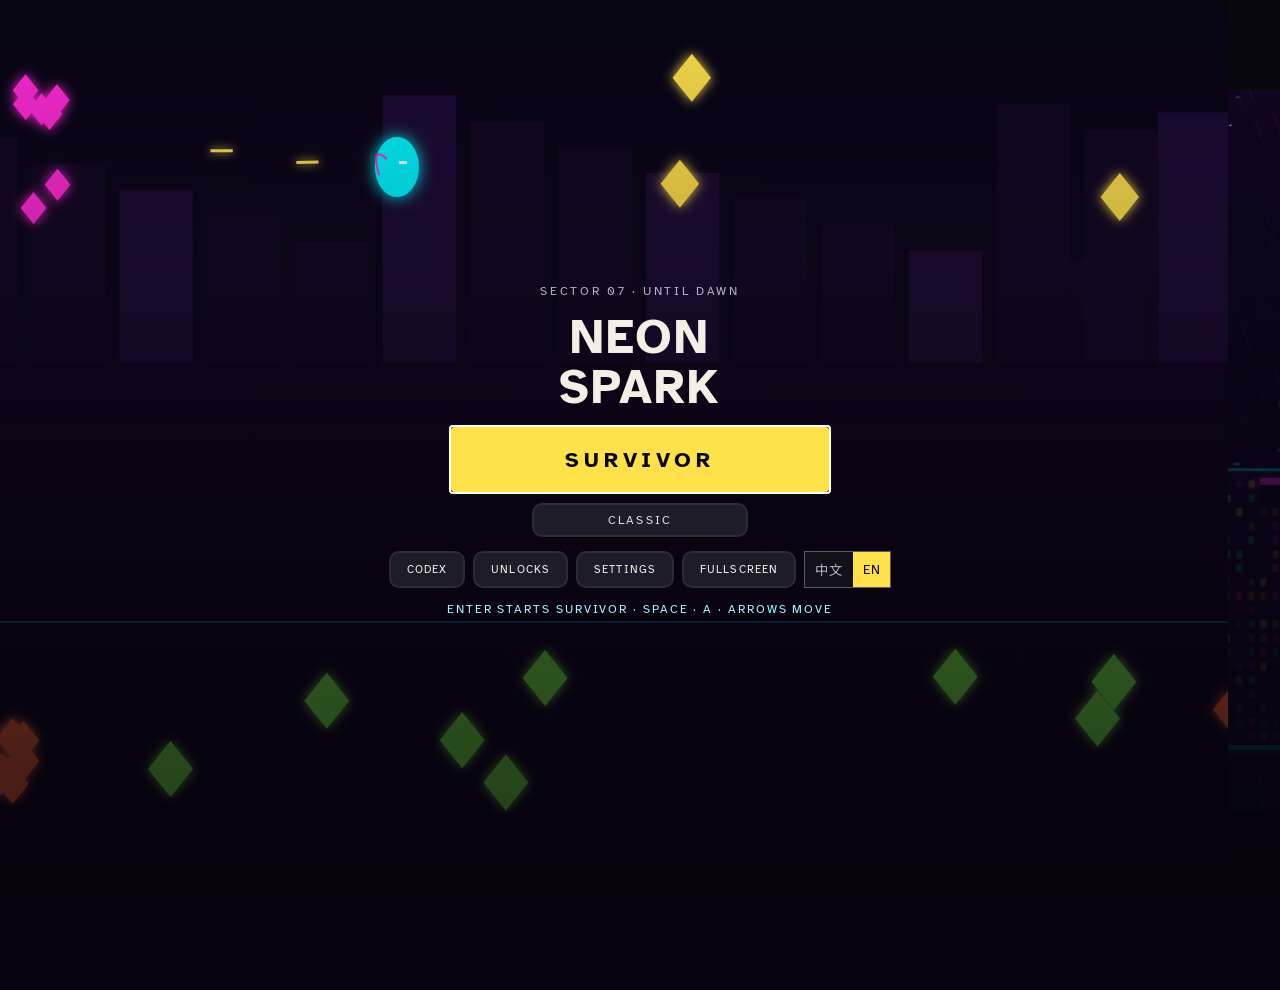
==== commit acf106e8: "Deploy round 32 (a52f430): index.html" ====
--- a/index.html
+++ b/index.html
@@ -5,8 +5,8 @@
     <meta name="viewport" content="width=device-width, initial-scale=1.0, viewport-fit=cover" />
     <title>NEON SPARK</title>
     <link rel="icon" type="image/svg+xml" href="./favicon.svg" />
-    <script type="module" crossorigin src="./assets/index-ByFehR9b.js"></script>
-    <link rel="stylesheet" crossorigin href="./assets/index-B3_QrK8u.css">
+    <script type="module" crossorigin src="./assets/index-CKHe9bx6.js"></script>
+    <link rel="stylesheet" crossorigin href="./assets/index-LF0gSozb.css">
   </head>
   <body>
     <div id="game"></div>
--- a/assets/index-LF0gSozb.css
+++ b/assets/index-LF0gSozb.css
@@ -0,0 +1 @@
+.codex-shell{z-index:80;color:#f4efe6;font-family:var(--ns-font-ui,"Atkinson Hyperlegible", sans-serif);pointer-events:auto;background:#100e0c;grid-template-rows:auto 1fr auto;display:grid;position:fixed;inset:0}.codex-shell[hidden]{display:none}.codex-bar{background:#161310;border-bottom:1px solid #3a342c;flex-wrap:wrap;align-items:center;gap:8px 12px;padding:10px 12px 8px;display:flex}.codex-kicker{color:#a89880;letter-spacing:.22em;font-size:11px;font-family:var(--ns-font-ui,"Atkinson Hyperlegible", sans-serif)}.codex-title{font-family:var(--ns-font-ui,"Atkinson Hyperlegible", sans-serif);letter-spacing:.08em;color:#f4efe6;text-shadow:none;margin:0;font-size:22px;font-weight:700}.codex-tabs,.codex-tools{flex-wrap:wrap;gap:8px;display:flex}.codex-tabs{margin-left:auto}.codex-bar button,.codex-node{color:#e7f8ff;cursor:pointer;font-family:inherit}.codex-bar button{color:#f4efe6;letter-spacing:.08em;white-space:nowrap;box-shadow:none;background:#1c1814;border:1px solid #201e2a;padding:7px 10px;font-size:12px}.codex-bar button[aria-pressed=true],.codex-bar button.is-on{color:#ffe14a;border-color:#ffe14a;box-shadow:0 0 14px #ffe14a73}.codex-body{grid-template-rows:minmax(0,1fr);grid-template-columns:minmax(0,1fr);min-height:0;display:grid;position:relative}.codex-grid{min-height:0;padding:12px 14px 18px;display:none;overflow:auto}.codex-body.is-grid{grid-template-columns:minmax(0,1fr) minmax(280px,340px)}.codex-body.is-grid .codex-grid{display:block}.codex-body.is-grid .codex-stage{display:none}.codex-body.is-grid .codex-detail{border-width:0 0 0 1px;align-self:stretch;width:auto;height:100%;max-height:none;position:relative;inset:auto;overflow:auto}.codex-shell.is-items .codex-zoom,.codex-shell.is-items #codex-reveal,.codex-shell.is-items .codex-foot{display:none}.codex-section{color:#ff7ae4;letter-spacing:.16em;margin:14px 0 8px;font-size:12px;font-weight:400}.codex-section:first-child{margin-top:0}.codex-cards{grid-template-columns:repeat(auto-fill,minmax(168px,1fr));gap:8px;display:grid}.codex-card{text-align:left;color:#f4efe4;border:1px solid color-mix(in srgb, var(--node,#00f6ff) 70%, transparent);cursor:pointer;background:#1c1814;flex-direction:column;align-items:stretch;gap:4px;min-width:0;padding:0 0 8px;display:flex;overflow:hidden}.codex-card.is-on{border-color:#ffe14a;box-shadow:0 0 14px #ffe14a66}.codex-card.is-owned{box-shadow:inset 0 0 0 1px #7dff3e73}.codex-card-icon{background:#14110e;place-items:center;width:100%;height:84px;display:grid}.codex-card-icon img{object-fit:cover;width:100%;height:84px}.codex-card-name{letter-spacing:.04em;min-width:0;padding:0 8px;font-size:13px;font-weight:700;line-height:1.2}.codex-card-tags{flex-wrap:wrap;gap:4px;min-width:0;padding:0 8px;display:flex}.codex-card-tags i{letter-spacing:.08em;border:1px solid;padding:0 5px;font-size:10px;font-style:normal;line-height:1.3}.codex-recipe{color:#ffe14a;margin:0 0 8px;font-size:14px;line-height:1.35}.codex-result{grid-template-rows:auto auto;grid-template-columns:40px minmax(0,1fr);align-items:center;gap:2px 8px;margin-bottom:8px;display:grid}.codex-result img{object-fit:contain;background:#070414;border:1px solid #ffe14a73;grid-row:1/span 2;width:40px;height:40px}.codex-result b{letter-spacing:.06em;font-size:13px}.codex-result span{color:#d7f6ff;font-size:12px;line-height:1.35}.codex-stage{touch-action:none;cursor:grab;background-image:linear-gradient(#00f6ff0d 1px,#0000 1px),linear-gradient(90deg,#00f6ff0d 1px,#0000 1px);background-size:48px 48px;position:absolute;inset:0;overflow:hidden}.codex-stage.is-drag{cursor:grabbing}.codex-world{transform-origin:0 0;position:absolute;top:0;left:0}.codex-lines{pointer-events:none;position:absolute;top:0;left:0;overflow:visible}.codex-lines line{stroke-linecap:round;filter:drop-shadow(0 0 4px)}.codex-node{box-sizing:border-box;border:1px solid var(--node,#00f6ff);width:176px;height:72px;box-shadow:0 0 12px color-mix(in srgb, var(--node) 55%, transparent);text-align:left;background:linear-gradient(#140a22f0,#05010df0);grid-template-columns:36px minmax(0,1fr);align-items:center;gap:6px;padding:6px 8px;display:grid;position:absolute;overflow:hidden}.codex-node.is-owned{box-shadow:0 0 16px color-mix(in srgb, var(--node) 80%, transparent)}.codex-node.is-ready{border-color:#ffe14a;box-shadow:0 0 16px #ffe14ab3}.codex-node.is-done{border-color:#7dff3e;box-shadow:0 0 16px #7dff3ea6}.codex-node.is-pin,.codex-node:focus-visible,.codex-node.is-nav{outline-offset:2px;outline:2px solid #ffe14a}.codex-glyph{border:1px solid var(--node,#00f6ff);width:32px;height:32px;color:var(--node,#00f6ff);font-family:var(--ns-font-display,"Silkscreen", sans-serif);letter-spacing:.04em;place-items:center;font-size:12px;display:grid}.codex-glyph img{object-fit:contain;width:28px;height:28px}.codex-copy{min-width:0;overflow:hidden}.codex-label{-webkit-line-clamp:2;font-family:var(--ns-font-display,"Silkscreen", sans-serif);letter-spacing:.04em;overflow-wrap:anywhere;-webkit-box-orient:vertical;font-size:11px;line-height:1.25;display:-webkit-box;overflow:hidden}.codex-kind{color:#a8f6ff;font-family:var(--ns-font-ui,sans-serif);letter-spacing:.14em;margin-top:2px;font-size:10px;display:block}.codex-node.is-secret{color:#0000;box-shadow:none;border-color:#a8f6ff47}.codex-node.is-secret .codex-kind{color:#0000}.codex-node.is-secret .codex-label{color:#d7f6ff;font-family:var(--ns-font-ui,"Atkinson Hyperlegible", sans-serif);letter-spacing:0;-webkit-line-clamp:4;white-space:normal;font-size:11px;line-height:1.25}.codex-node.is-secret .codex-glyph{clip-path:none;background:#070414;box-shadow:inset 0 0 0 1px #a8f6ff73}.codex-glyph img.is-silhouette{filter:grayscale()brightness(.5)contrast(1.7)drop-shadow(0 0 1px #d2f6ffe6);opacity:1}.codex-detail{pointer-events:auto;background:#080410eb;border:1px solid #00f6ff8c;width:min(320px,100% - 24px);max-height:calc(100% - 24px);padding:14px 14px 16px;position:absolute;top:12px;right:12px;overflow:auto;box-shadow:0 0 24px #00f6ff47}.codex-detail[hidden]{display:none}.codex-detail.is-secret .codex-glyph{clip-path:none;background:0 0}.codex-detail h3{font-family:var(--ns-font-display,"Silkscreen", sans-serif);letter-spacing:.08em;margin:6px 0;font-size:16px;font-weight:400}.codex-detail h4{color:#ff7ae4;letter-spacing:.18em;margin:12px 0 6px;font-size:11px}.codex-detail p,.codex-detail li{color:#d7f6ff;margin:0;font-size:13px;line-height:1.4}.codex-detail ul{margin:0;padding-left:16px}.codex-detail li.is-met{color:#7dff3e}.codex-detail .codex-glyph{width:48px;height:48px}.codex-foot{color:#a8f6ff;letter-spacing:.08em;border-top:1px solid #00f6ff33;padding:8px 16px 12px;font-size:11px}.evo-hint{color:#ff7ae4;letter-spacing:.08em;font-size:11px;line-height:1.3}.evo-hint.is-live{color:#ffe14a;text-shadow:0 0 8px #ffe14a73}.syn-row{flex-wrap:wrap;gap:4px;display:flex}.syn-chip{color:#a8f6ff;letter-spacing:.08em;border:1px solid #a8f6ff66;padding:2px 6px;font-size:10px;font-style:normal}.syn-chip.is-live{color:#ffe14a;border-color:#ffe14a;box-shadow:0 0 8px #ffe14a59}#touch-hud .evo-progress{gap:8px;min-width:min(420px,86vw);max-height:220px;display:grid;overflow:auto}#touch-hud .evo-row{letter-spacing:.04em;gap:3px;font-size:12px;display:grid}#touch-hud .evo-row b{font-weight:700}#touch-hud .evo-row.is-ready b{color:#ffe14a}#touch-hud .evo-row.is-done b{color:#7dff3e}#touch-hud .evo-meter{background:#1c1030;height:4px}#touch-hud .evo-meter i{background:var(--ns-accent);height:100%;box-shadow:none;display:block}html[data-locale=zh-CN] .codex-shell,html[data-locale=zh-CN] .codex-label,html[data-locale=zh-CN] .codex-title,html[data-locale=zh-CN] .fe-card{font-family:var(--ns-font-cjk,"Noto Sans SC", sans-serif);letter-spacing:.02em}@media (max-width:900px),(max-height:520px){.codex-tabs{margin-left:0}.codex-kicker{display:none}.codex-title{font-size:16px}.codex-bar{gap:6px;padding:6px 8px}.codex-foot{display:none}.codex-detail{width:auto;max-height:42%;inset:auto 8px 8px}.codex-body.is-grid{grid-template-columns:minmax(0,1.2fr) minmax(220px,.9fr)}.codex-body.is-grid .codex-detail{width:auto;height:100%;max-height:none;position:relative;inset:auto}.codex-grid{padding:8px}.codex-cards{grid-template-columns:repeat(auto-fill,minmax(136px,1fr));gap:6px}.codex-card{padding:0 0 6px}.codex-card-icon,.codex-card-icon img{object-fit:cover;width:100%;height:64px}.codex-card-name,.codex-recipe{font-size:12px}}@font-face{font-family:Silkscreen;src:url(./silkscreen-latin-400-CtPo2yA5.woff2)format("woff2");font-weight:400;font-style:normal;font-display:swap}@font-face{font-family:Silkscreen;src:url(./silkscreen-latin-700-CSE2nhgM.woff2)format("woff2");font-weight:700;font-style:normal;font-display:swap}@font-face{font-family:Atkinson Hyperlegible;src:url(./atkinson-latin-400-BrHNak5F.woff2)format("woff2");font-weight:400;font-style:normal;font-display:swap}@font-face{font-family:Atkinson Hyperlegible;src:url(./atkinson-latin-700-GZI4o3u0.woff2)format("woff2");font-weight:700;font-style:normal;font-display:swap}@font-face{font-family:Noto Sans SC;src:url(./noto-sans-sc-400-DS5SpWNO.woff2)format("woff2");font-weight:400;font-style:normal;font-display:swap;unicode-range:U+2E80-2EFF,U+3000-303F,U+3100-312F,U+32??,U+3400-4DBF,U+4E00-9FFF,U+F900-FAFF,U+FF00-FFEF}@font-face{font-family:Noto Sans SC;src:url(./noto-sans-sc-700-BmuLCgFi.woff2)format("woff2");font-weight:700;font-style:normal;font-display:swap;unicode-range:U+2E80-2EFF,U+3000-303F,U+3100-312F,U+32??,U+3400-4DBF,U+4E00-9FFF,U+F900-FAFF,U+FF00-FFEF}@scope(#survivor-hud){.frame{--cut:var(--ns-cut);--frame:var(--ns-line);background:var(--frame);border-radius:var(--ns-radius);padding:2px;display:block}.frame-in{border-radius:calc(var(--ns-radius) - 2px);color:var(--ns-text);background:linear-gradient(#1e1c28,#121018);box-shadow:inset 0 1px #ffffff0f}:scope{pointer-events:none;font-family:var(--ns-font-ui);color:var(--ns-text);position:absolute;inset:0;container:hud/size}:scope.is-fixed{z-index:40;position:fixed}:scope.modal-open .hud-topbar,:scope.modal-open .slot-dock,:scope.modal-open .hud-bottom,:scope.modal-open .hud-hint,:scope.modal-open .hud-cross,:scope.title-open .hud-topbar,:scope.title-open .hud-bottom,:scope.title-open .slot-dock,:scope.title-open .bossbar,:scope.title-open .hud-hint,:scope.title-open .hud-cross,:scope.title-open .hud-banner,:scope.title-open .hud-fps,:scope.title-open .hud-debug{visibility:hidden}.hud-topbar{align-items:center;gap:var(--ns-space-2);padding:calc(var(--ns-space-3) + env(safe-area-inset-top)) calc(var(--ns-space-4) + env(safe-area-inset-right)) 0 calc(var(--ns-space-4) + env(safe-area-inset-left));flex-direction:column;display:flex}.timer{min-width:168px;box-shadow:none;background:0 0;flex-direction:column;align-items:center;padding:4px 22px 6px;display:flex}.timer-digits{font-family:var(--ns-font-display);font-size:var(--ns-timer);letter-spacing:.06em;color:var(--ns-white);text-shadow:0 0 1px #140814, 0 0 12px rgba(0, 246, 255, calc(var(--ns-flash) * .85));line-height:1}.timer-cap,.hud-room{font-size:var(--ns-text-xs);letter-spacing:.16em;color:var(--ns-ice)}.hud-room{color:var(--ns-pink)}.xp-row{align-items:center;gap:var(--ns-space-2);width:min(560px,100% - 300px);display:flex}.hud-stack{flex-direction:column;align-items:center;gap:6px;width:min(640px,100% - 300px);margin-top:4px;display:flex}.level-badge{--cut:6px;clip-path:none;background:0 0;flex:none;padding:0}.level-badge .frame-in{min-width:64px;min-height:48px;box-shadow:inset 0 0 0 1px var(--ns-yellow);background:#100818;flex-direction:column;justify-content:center;align-items:center;padding:6px 10px 8px;display:flex}.level-tag{font-size:var(--ns-text-xs);letter-spacing:.14em;color:var(--ns-yellow)}.level-num{font-family:var(--ns-font-display);font-size:var(--ns-text-md);color:var(--ns-white);line-height:1.45}.xp{--cut:8px;--frame:#a8f6ff73;flex:1}.xp-track{background:#100818;height:14px;position:relative;overflow:hidden}.xp-fill{background:linear-gradient(90deg, #047c86, var(--ns-cyan) 70%, var(--ns-white));width:0;height:100%;box-shadow:var(--ns-glow-cyan);display:block}.xp-label{font-style:normal;font-size:var(--ns-text-xs);letter-spacing:.12em;color:var(--ns-white);text-shadow:0 1px 2px #05010d;align-items:center;display:flex;position:absolute;top:0;bottom:0;right:8px}.bossbar{align-items:center;gap:var(--ns-space-3);width:100%;margin:0;display:flex}.bossbar[hidden],.hud-banner[hidden],.hud-fps[hidden],.hud-debug[hidden],.hud-mute[hidden],.hud-hint[hidden],.hud-cross[hidden],.overlay[hidden],.combo[hidden]{display:none!important}.boss-tag,.boss-pct{font-size:var(--ns-text-xs);letter-spacing:.14em;color:var(--ns-magenta);flex:none}.boss-track{background:#140814;flex:1;height:12px;position:relative;box-shadow:inset 0 0 0 1px #ff2bd659}.boss-track i{background:var(--ns-cyan);width:0;height:100%;box-shadow:var(--ns-glow-cyan);display:block}.boss-track i.phase2{background:var(--ns-magenta);box-shadow:var(--ns-glow-mag)}.phase-mark{z-index:2;background:var(--ns-yellow);width:2px;height:18px;box-shadow:0 0 8px var(--ns-yellow);position:absolute;top:-3px;left:50%}.hud-bottom{justify-content:space-between;align-items:flex-end;gap:var(--ns-space-3);padding:0 calc(var(--ns-space-4) + env(safe-area-inset-right)) calc(var(--ns-space-3) + env(safe-area-inset-bottom)) calc(var(--ns-space-4) + env(safe-area-inset-left));pointer-events:none;display:flex;position:absolute;bottom:0;left:0;right:0}.vitals,.hud-meta{flex-direction:column;gap:6px;min-width:0;display:flex}.hud-meta{align-items:flex-end}.hp-head,.dash-row,.combo-head{justify-content:space-between;gap:var(--ns-space-2);font-size:var(--ns-text-xs);letter-spacing:.14em;color:var(--ns-ice);display:flex}.hp-text,.combo-num,.scrap-num,.crystal-num{font-variant-numeric:tabular-nums;color:var(--ns-white);font-size:var(--ns-text-sm);letter-spacing:.04em}.hp{background:#1a1028;height:14px;position:relative;overflow:hidden;box-shadow:inset 0 0 0 1px #3c2a4e}.hp .ghost,.hp .fill{width:0;height:100%;position:absolute;top:0;left:0}.hp .ghost{background:var(--ns-ghost);box-shadow:0 0 8px var(--ns-ghost)}.hp .fill{background:var(--ns-lime);box-shadow:var(--ns-glow-lime)}.hp.low .fill{background:var(--ns-hot);box-shadow:var(--ns-glow-hot);animation:.7s ease-in-out infinite hp-pulse}.dash-row{justify-content:flex-start;align-items:center}.pips{gap:5px;display:flex}.pips i{background:#3c2a4e;width:10px;height:10px;transform:rotate(45deg);box-shadow:inset 0 0 0 1px #00f6ff59}.pips i.on{background:var(--ns-cyan);box-shadow:var(--ns-glow-cyan)}.pips i.hot{background:var(--ns-magenta);box-shadow:var(--ns-glow-mag)}.slot-dock{top:calc(8px + env(safe-area-inset-top));right:calc(8px + env(safe-area-inset-right));z-index:3;pointer-events:none;background:#05010d8c;flex-direction:column;align-items:flex-end;gap:2px;max-width:46%;padding:4px 6px 6px;display:flex;position:absolute}.slot-label{font-size:var(--ns-text-xs);letter-spacing:.18em;color:var(--ns-text-dim)}.slot-row{justify-content:flex-end;gap:4px;min-width:0;display:flex}.slot{--cut:6px;--frame:#a8f6ff47;flex-direction:column;align-items:stretch;gap:2px;width:64px;display:flex}.slot-face{--cut:7px}.slot-row[data-kind=weapon] .slot:not(.is-empty){--frame:var(--ns-cyan)}.slot-row[data-kind=passive] .slot:not(.is-empty){--frame:var(--ns-magenta)}.slot.is-evolved{--frame:var(--ns-yellow)}.slot-in{background:#100818;place-items:center;height:52px;display:grid;position:relative;overflow:hidden}.slot-icon{z-index:2;object-fit:contain;pointer-events:none;width:44px;height:44px;position:relative}.slot.is-empty .slot-icon{display:none}.slot.is-cooling .slot-icon{opacity:.55}.slot-glyph{display:none}.slot.is-empty .slot-glyph{color:#0000}.slot.is-empty .slot-in:after{content:"";border:1px solid #a8f6ff59;width:8px;height:8px;transform:rotate(45deg)}.sweep{z-index:1;background:conic-gradient(from -90deg, #ffe14af2 calc(var(--cd,0) * 1turn), transparent 0);opacity:0;pointer-events:none;position:absolute;inset:1px;-webkit-mask:radial-gradient(circle,#0000 54%,#000 60%);mask:radial-gradient(circle,#0000 54%,#000 60%)}.slot.is-cooling .slot-glyph{opacity:.55}.slot.is-cooling .sweep{opacity:1}.slot-pips{justify-content:center;gap:2px;display:flex}.slot-pips i{background:#3c2a4e;width:4px;height:4px}.slot-pips i.on{background:var(--ns-yellow);box-shadow:0 0 4px var(--ns-yellow)}.slot-name{text-align:center;font-size:calc(9px * var(--ns-font-scale));letter-spacing:.06em;color:var(--ns-text-dim);white-space:nowrap;text-overflow:ellipsis;display:block;overflow:hidden}.combo{width:100%;max-width:180px}.combo.is-idle .combo-num{color:var(--ns-text-dim)}.combo.is-hot .combo-num{color:var(--ns-yellow);animation:.8s ease-in-out infinite combo-hot}.combo-track{background:#1a1028;height:6px;margin-top:4px;box-shadow:inset 0 0 0 1px #ffe14a47}.combo-fill{background:linear-gradient(90deg, var(--ns-orange), var(--ns-yellow));width:0;height:100%;display:block}.counters{gap:var(--ns-space-3);display:flex}.counter{color:var(--ns-yellow);align-items:center;gap:4px;display:flex}.counter.crystal{color:var(--ns-cyan)}.counter .ico{width:14px;height:14px}.counter.pop b{animation:.28s score-pop}.hud-score{font-family:var(--ns-font-display);font-size:var(--ns-text-sm);color:var(--ns-yellow);letter-spacing:.12em;transform-origin:100%}.hud-score.pop{animation:.28s score-pop}.hud-mute{color:var(--ns-magenta);letter-spacing:.16em;font-size:var(--ns-text-xs)}.hud-fps{color:var(--ns-lime);font-family:var(--ns-font-display);font-size:var(--ns-text-xs);text-shadow:var(--ns-glow-lime);position:absolute;top:8px;left:12px}.hud-debug{color:var(--ns-ice);font-family:var(--ns-font-ui);font-size:var(--ns-text-xs);background:#05010db8;margin:0;padding:8px 10px;line-height:1.45;position:absolute;top:28px;left:12px}.hud-hint{text-align:center;max-width:min(640px,100% - 280px);color:var(--ns-text);font-size:var(--ns-text-xs);letter-spacing:.08em;background:#05010db8;padding:4px 10px;transition:opacity .8s;position:static}.hud-hint.dim{opacity:.28}.hud-banner{text-align:center;width:100%;color:var(--ns-white);font-family:var(--ns-font-display);font-size:calc(22px * var(--ns-font-scale));letter-spacing:.16em;text-shadow:var(--ns-glow-mag);background:#05010db8;margin:0;padding:2px 8px;line-height:1.15;position:static}.hud-banner.slam{font-size:calc(42px * var(--ns-font-scale));letter-spacing:.22em;text-shadow:var(--ns-glow-mag), var(--ns-glow-cyan)}.hud-cross{border:2px solid var(--ns-cyan);width:14px;height:14px;box-shadow:var(--ns-glow-cyan);margin:-7px 0 0 -7px;position:absolute;top:0;left:0}.hud-cross:before,.hud-cross:after{content:"";background:var(--ns-cyan);position:absolute}.hud-cross:before{width:2px;height:18px;top:-5px;left:4px}.hud-cross:after{width:18px;height:2px;top:4px;left:-5px}.overlay{justify-content:center;align-items:center;gap:var(--ns-space-4);pointer-events:auto;cursor:auto;padding:var(--ns-space-4);background:#05010db8;flex-direction:column;display:flex;position:absolute;inset:0}.pause-screen,.settings-screen{-webkit-backdrop-filter:blur(10px)saturate(.85);backdrop-filter:blur(10px)saturate(.85);background:#05010d75}.title-screen{background:radial-gradient(at 50% 38%,#ff2bd62e,#0000 46%),radial-gradient(at 50% 80%,#00f6ff1f,#0000 42%),#05010de6}.overlay-kicker,.title-kicker{color:var(--ns-pink);letter-spacing:.28em;font-size:var(--ns-text-xs)}.overlay-title{color:var(--ns-white);font-family:var(--ns-font-display);font-size:var(--ns-text-xl);letter-spacing:.12em;text-align:center;margin:0;font-weight:400}.overlay-sub{color:var(--ns-ice);letter-spacing:.12em;font-size:var(--ns-text-xs);text-align:center}.title-logo{color:var(--ns-white);font-family:var(--ns-font-display);font-size:var(--ns-text-display);letter-spacing:.06em;text-align:center;text-shadow:0 0 18px rgba(0, 246, 255, calc(var(--ns-flash) * .9)), 0 0 28px rgba(255, 43, 214, calc(var(--ns-flash) * .7));line-height:.9}.title-actions,.menu-actions{justify-content:center;gap:var(--ns-space-3);flex-wrap:wrap;display:flex}.menu-panel .menu-actions{flex-direction:column;width:min(220px,100%)}.menu-panel .ns-btn{width:100%}.ns-btn{color:var(--ns-cyan);cursor:pointer;font-family:var(--ns-font-ui);letter-spacing:.16em;font-size:var(--ns-text-sm);background:0 0;border:0;padding:0;display:inline-block}.ns-btn .frame-in{box-shadow:var(--ns-glow-cyan);background:#080410e0;padding:10px 18px;display:block}.ns-btn:focus-visible .frame-in,.ns-btn.is-pad .frame-in{outline:2px solid var(--ns-yellow);outline-offset:2px}.ns-btn.danger{color:var(--ns-pink)}.menu-panel{width:min(420px,100%)}.menu-panel .frame-in{align-items:center;gap:var(--ns-space-4);padding:var(--ns-space-6) var(--ns-space-5);flex-direction:column;display:flex}.settings-panel{width:min(460px,100%)}.settings-panel .frame-in{align-items:stretch}.set-row{justify-content:space-between;align-items:center;gap:var(--ns-space-3);font-size:var(--ns-text-sm);letter-spacing:.08em;display:flex}.seg{gap:6px;display:flex}.seg button{min-width:40px;color:var(--ns-text);border:1px solid var(--ns-line);font-family:var(--ns-font-ui);font-size:var(--ns-text-sm);cursor:pointer;background:#100818;padding:6px 8px}.seg button[aria-pressed=true]{color:#140814;background:var(--ns-cyan);border-color:var(--ns-cyan)}.seg button:focus-visible,.set-row input:focus-visible{outline:none}.seg button:focus-visible:not([aria-pressed=true]){box-shadow:inset 0 0 0 1px #f4f1ea47}.set-row input{width:18px;height:18px;accent-color:var(--ns-cyan)}.cards{justify-content:center;gap:var(--ns-space-4);flex-wrap:wrap;width:min(1240px,100%);display:flex}.ns-card{width:220px;color:var(--ns-text);font-family:var(--ns-font-ui);text-align:left;cursor:pointer;background:0 0;border:0;padding:0;transition:transform .16s}.ns-card-face{width:100%}.ns-card:hover,.ns-card.is-hover,.ns-card:focus-visible,.ns-card.is-pad{z-index:1;transform:translateY(-6px)}.ns-card:focus-visible,.ns-card.is-pad{outline:2px solid var(--ns-yellow);outline-offset:4px}.ns-card:disabled{cursor:not-allowed;transform:none}.ns-card-body{flex-direction:column;gap:8px;min-height:236px;padding:12px;display:flex;position:relative;overflow:hidden}.card-top,.tags,.price{flex-wrap:wrap;align-items:center;gap:6px;display:flex}.card-top{justify-content:space-between}.rarity{font-size:var(--ns-text-xs);letter-spacing:.14em;color:var(--frame,var(--ns-text));align-items:center;gap:5px;display:inline-flex}.shape{fill:currentColor;flex:none;width:12px;height:12px}.ns-card[data-rarity=common]{--frame:var(--ns-common)}.ns-card[data-rarity=uncommon]{--frame:var(--ns-uncommon)}.ns-card[data-rarity=rare]{--frame:var(--ns-rare)}.ns-card[data-rarity=epic]{--frame:var(--ns-epic)}.ns-card[data-rarity=legendary]{--frame:var(--ns-legendary)}.hotkey{font-family:var(--ns-font-display);font-size:calc(10px * var(--ns-font-scale));color:var(--ns-yellow)}.card-icon{background:#241910;place-items:center;height:96px;display:grid;box-shadow:inset 0 0 0 3px #0c0a12}.card-icon .badge{object-fit:contain;width:96px;height:96px;display:block}.glyph{font-family:var(--ns-font-display);font-size:var(--ns-text-lg);color:var(--ns-white);font-weight:400}.card-name{font-size:var(--ns-text-sm);letter-spacing:.06em}.blurb{color:var(--ns-text-dim);font-size:var(--ns-text-xs);-webkit-line-clamp:2;-webkit-box-orient:vertical;line-height:1.35;display:-webkit-box;overflow:hidden}.stat-lines{flex-direction:column;gap:3px;margin:0;padding:0;list-style:none;display:flex}.stat-lines li{font-size:var(--ns-text-xs);justify-content:space-between;gap:8px;display:flex}.stat-value{white-space:nowrap}.stat-label{color:var(--ns-text-dim)}.delta-up .stat-value{color:var(--ns-up)}.delta-down .stat-value{color:var(--ns-down)}.delta-up .stat-value:before{content:"▲ "}.delta-down .stat-value:before{content:"▼ "}.delta-flat .stat-value{color:var(--ns-ice)}.tag{font-style:normal;font-size:calc(10px * var(--ns-font-scale));letter-spacing:.12em;color:var(--ns-ice);padding:2px 5px;box-shadow:inset 0 0 0 1px #a8f6ff59}.tag.owned{color:var(--ns-yellow)}.price{font-variant-numeric:tabular-nums;letter-spacing:.06em;margin-top:auto}.price-scrap,.price-crystal{align-items:center;gap:4px;display:inline-flex}.price .ico{width:12px;height:12px}.price-scrap{color:var(--ns-yellow)}.price-crystal{color:var(--ns-cyan)}.price.is-broke,.price.is-broke .price-scrap,.price.is-broke .price-crystal{color:var(--ns-down)}.ns-sparks{pointer-events:none;opacity:0;position:absolute;inset:0}.ns-card:hover .ns-sparks,.ns-card.is-hover .ns-sparks,.ns-card:focus-visible .ns-sparks,.ns-card.is-pad .ns-sparks{opacity:1}.ns-card.is-hover .spark,.ns-card.is-pad .spark{animation-play-state:paused;animation-delay:-.42s}.spark{background:var(--ns-cyan);opacity:0;width:3px;height:3px;animation:.9s linear infinite ns-spark;position:absolute}.spark-1{--sx:-8px;--sy:-28px;animation-delay:0s;top:70%;left:18%}.spark-2{--sx:10px;--sy:-32px;background:var(--ns-yellow);animation-delay:.15s;top:64%;left:70%}.spark-3{--sx:2px;--sy:-36px;animation-delay:.3s;top:80%;left:40%}.spark-4{--sx:12px;--sy:-20px;background:var(--ns-magenta);animation-delay:.45s;top:48%;left:84%}.spark-5{--sx:-10px;--sy:-18px;animation-delay:.2s;top:40%;left:12%}.spark-6{--sx:6px;--sy:-22px;background:var(--ns-white);animation-delay:.55s;top:30%;left:55%}.sum-clock,.final-score{font-family:var(--ns-font-display);letter-spacing:.12em;color:var(--ns-white)}.sum-clock{font-size:var(--ns-text-lg);color:var(--ns-cyan)}.final-score{font-size:var(--ns-text-xl);text-shadow:var(--ns-glow-cyan)}.sum-grid{gap:var(--ns-space-3);grid-template-columns:repeat(4,minmax(0,1fr));width:min(560px,100%);display:grid}.sum-grid div{background:#080410a6;flex-direction:column;gap:4px;padding:8px;display:flex;box-shadow:inset 0 0 0 1px #a8f6ff33}.sum-grid span,.sum-bars-label,.sum-empty{font-size:var(--ns-text-xs);letter-spacing:.14em;color:var(--ns-text-dim)}.sum-num{font-family:var(--ns-font-display);font-size:var(--ns-text-md);color:var(--ns-white);font-weight:400}.summary-panel{width:min(640px,100%)}.summary-panel>.frame-in,.summary-body{align-items:center;gap:var(--ns-space-4);flex-direction:column;width:min(640px,100%);display:flex}.summary-panel>.frame-in{padding:var(--ns-space-5)}.sum-bars{flex-direction:column;gap:6px;width:min(560px,100%);display:flex}.bar-row{grid-template-columns:168px 1fr 72px;align-items:center;gap:8px;display:grid}.bar-name{font-size:var(--ns-text-xs);letter-spacing:.06em;color:var(--ns-text);align-items:center;gap:6px;display:inline-flex}.bar-name .badge{object-fit:contain;flex:none;width:40px;height:40px}.bar-track{background:#1a1028;height:8px;box-shadow:inset 0 0 0 1px #a8f6ff33}.bar-track i{width:0;height:100%;box-shadow:0 0 8px color-mix(in srgb, currentColor 40%, transparent);display:block}.bar-value{font-variant-numeric:tabular-nums;text-align:right;font-size:var(--ns-text-xs);color:var(--ns-white)}.floater-samples{align-items:flex-end;gap:36px;min-height:72px;padding:8px 4px 12px;display:flex;position:relative}.floater-samples .floater{position:relative;transform:none}.floater-field{background:radial-gradient(circle at 50% 60%,#ff2bd629,#0000 46%),linear-gradient(#140820,#05010d);height:220px;position:relative;overflow:hidden;box-shadow:inset 0 0 0 1px #a8f6ff40}.floater{font-family:var(--ns-font-display);color:#f4fbff;letter-spacing:.04em;white-space:nowrap;-webkit-text-stroke:5px #140814;paint-order:stroke fill;text-shadow:0 0 #140814,1px 1px #140814,-1px 1px #140814,1px -1px #140814,-1px -1px #140814;font-size:20px;position:absolute;transform:translate(-50%,-50%)}.floater.is-crit{color:var(--ns-yellow);-webkit-text-stroke-color:#2a0618;font-size:30px}.legend{gap:var(--ns-space-3);flex-wrap:wrap;display:flex}.legend i{letter-spacing:.12em;font-style:normal;font-size:var(--ns-text-xs);align-items:center;gap:6px;display:inline-flex}.gallery{max-width:1280px;padding:var(--ns-space-5) var(--ns-space-4) 80px;gap:var(--ns-space-6);font-family:var(--ns-font-ui);color:var(--ns-text);flex-direction:column;margin:0 auto;display:flex}.gallery header,.gallery-block{gap:var(--ns-space-3);flex-direction:column;display:flex}.gallery h1,.gallery h2{font-family:var(--ns-font-display);letter-spacing:.08em;margin:0;font-weight:400}.gallery h1{font-size:var(--ns-text-xl)}.gallery h2{font-size:var(--ns-text-lg);color:var(--ns-cyan)}.gallery p{color:var(--ns-text-dim);max-width:70ch;margin:0}.gallery-a11y,.gallery-row{gap:var(--ns-space-3);flex-wrap:wrap;align-items:center;display:flex}.stage{aspect-ratio:16/9;background:radial-gradient(at 50% 100%,#ff2bd633,#0000 52%),radial-gradient(at 18% 30%,#00f6ff24,#0000 42%),linear-gradient(#1a0533,#05010d 72%);width:min(1280px,100%);position:relative;overflow:hidden;box-shadow:inset 0 0 0 1px #a8f6ff47}.stage-menu{aspect-ratio:auto;height:640px}.stage-mobile{aspect-ratio:auto;width:min(844px,100%);height:390px}.stage-split{gap:var(--ns-space-4);grid-template-columns:repeat(auto-fit,minmax(280px,1fr));display:grid}.stage-split .stage{aspect-ratio:16/10}html.ns-gallery,html.ns-gallery body,html.ns-gallery #game{cursor:auto;background:var(--ns-void);height:auto;min-height:100%;overflow:auto}:scope.is-compact .timer-digits{font-size:calc(30px * var(--ns-font-scale))}:scope.is-compact .timer{min-width:0;padding:2px 12px 4px}:scope.is-compact .xp-track,:scope.is-compact .hp{height:8px}:scope.is-compact .hud-hint,:scope.is-compact .slot-name,:scope.is-compact .hud-score,:scope.is-compact .slot-label,:scope.is-compact .slot-pips{display:none}:scope.is-compact .slot{width:26px}:scope.is-compact .slot-in{height:22px}:scope.is-compact .hud-bottom{padding-bottom:calc(6px + env(safe-area-inset-bottom));gap:8px}:scope.is-compact .xp-row{width:min(280px,100% - 190px)}:scope.is-compact .hud-stack{width:min(320px,100% - 210px)}:scope.is-compact .slot-dock{top:calc(4px + env(safe-area-inset-top));right:calc(4px + env(safe-area-inset-right));padding:2px 4px}:scope.is-compact .hud-banner,:scope.is-compact .hud-banner.slam{font-size:calc(15px * var(--ns-font-scale));letter-spacing:.1em}:scope.is-compact .level-badge .frame-in{min-width:52px;min-height:32px;padding:4px 6px}:scope.is-narrow .xp-row{width:min(300px,100% - 200px)}:scope.is-narrow .hud-stack{width:min(340px,100% - 210px)}:scope.is-narrow .vitals,:scope.is-narrow .hud-meta{max-width:42%}@keyframes score-pop{50%{transform:scale(1.18)}}@keyframes hp-pulse{50%{filter:brightness(1.45)}}@keyframes combo-hot{50%{text-shadow:var(--ns-glow-hot)}}@keyframes ns-spark{0%{opacity:0;transform:translateY(6px)scale(1)}20%{opacity:1}to{transform:translate(var(--sx), var(--sy)) scale(.3);opacity:0}}html[data-reduced-flash="1"] .hp.low .fill,html[data-reduced-flash="1"] .combo.is-hot .combo-num,html[data-reduced-flash="1"] .spark,html[data-reduced-flash="1"] .hud-score.pop,html[data-reduced-flash="1"] .counter.pop b{animation:none!important}html[data-reduced-flash="1"] .ns-sparks{visibility:hidden}html[data-reduced-flash="1"] .ns-card,html[data-reduced-flash="1"] .hud-hint{transition:none}@media (max-width:720px){.sum-grid{grid-template-columns:repeat(2,minmax(0,1fr))}.bar-row{grid-template-columns:92px 1fr 56px}}#surv-end.end-screen{z-index:60;box-sizing:border-box;width:100vw;height:100vh;grid-template-rows:minmax(0,1fr);place-items:center;height:100dvh;max-height:100dvh;padding:8px;display:grid;position:fixed;inset:0;overflow:hidden}#surv-end .end-sheet{width:min(880px,100%);max-height:calc(100vh - 16px);flex-direction:column;min-height:0;max-height:calc(100dvh - 16px);display:flex}#surv-end .end-sheet>.frame-in{width:100%;min-height:0;max-height:calc(100vh - 16px);box-sizing:border-box;grid-template-rows:auto auto minmax(0,1fr) auto auto;place-items:stretch stretch;gap:8px;max-height:calc(100dvh - 16px);padding:12px 16px 10px;display:grid;overflow:hidden}#surv-end #surv-end-body{flex:auto;width:100%;min-height:0;max-height:none;overflow:auto}#surv-end .menu-actions{flex-flow:wrap;flex:none;justify-content:center;gap:10px;width:100%}#surv-end .menu-actions .ns-btn{width:auto;min-width:132px}#surv-end .overlay-title{margin:0;font-size:22px;line-height:1.05}#surv-end .overlay-kicker,#surv-end .overlay-sub{flex:none;margin:0}@media (max-height:520px){#surv-end .end-sheet>.frame-in{gap:4px;padding:8px 10px 6px}#surv-end .overlay-title{font-size:16px}}}@font-face{font-family:Neon Hans;src:url(./neon-hans-BugMWQVf.woff2)format("woff2");font-weight:500;font-style:normal;font-display:swap;unicode-range:U+2E80-9FFF,U+F900-FAFF,U+3000-303F,U+FF00-FFEF}@media (min-width:1100px){html[lang=zh-CN] #surv-shop .cards,html[lang=zh-CN] #surv-level .cards{flex-wrap:nowrap}html[lang=zh-CN] #surv-shop .ns-card,html[lang=zh-CN] #surv-level .ns-card{flex:1 1 0;width:auto;max-width:250px}}@media (max-height:520px){html[lang=zh-CN] .title-logo,html[lang=zh-CN] .fe-logo{font-size:36px}html[lang=zh-CN] .settings-screen,html[lang=zh-CN] .fe-select,html[lang=zh-CN] #surv-level,html[lang=zh-CN] #surv-shop,html[lang=zh-CN] #surv-unlocks,html[lang=zh-CN] #upgrade,html[lang=zh-CN] .title-screen{justify-content:flex-start;padding-top:8px;overflow:auto}html[lang=zh-CN] .ns-card-body{gap:4px;padding:8px}html[lang=zh-CN] .card-icon{height:28px}html[lang=zh-CN] .fe-title-tools{gap:4px}}@media (max-width:900px){html[lang=zh-CN] .hud-hint{max-width:calc(100vw - 16px);font-size:11px}}@font-face{font-family:Silkscreen;src:url(./silkscreen-latin-400-CtPo2yA5.woff2)format("woff2");font-weight:400;font-style:normal;font-display:swap}@font-face{font-family:Silkscreen;src:url(./silkscreen-latin-700-CSE2nhgM.woff2)format("woff2");font-weight:700;font-style:normal;font-display:swap}@font-face{font-family:Atkinson Hyperlegible;src:url(./atkinson-latin-400-BrHNak5F.woff2)format("woff2");font-weight:400;font-style:normal;font-display:swap}@font-face{font-family:Atkinson Hyperlegible;src:url(./atkinson-latin-700-GZI4o3u0.woff2)format("woff2");font-weight:700;font-style:normal;font-display:swap}@font-face{font-family:Noto Sans SC;src:url(./noto-sans-sc-400-DS5SpWNO.woff2)format("woff2");font-weight:400;font-style:normal;font-display:swap;unicode-range:U+2E80-2EFF,U+3000-303F,U+3100-312F,U+32??,U+3400-4DBF,U+4E00-9FFF,U+F900-FAFF,U+FF00-FFEF}@font-face{font-family:Noto Sans SC;src:url(./noto-sans-sc-700-BmuLCgFi.woff2)format("woff2");font-weight:700;font-style:normal;font-display:swap;unicode-range:U+2E80-2EFF,U+3000-303F,U+3100-312F,U+32??,U+3400-4DBF,U+4E00-9FFF,U+F900-FAFF,U+FF00-FFEF}:root{--ns-void:#09080f;--ns-ink:#121018;--ns-panel:#16141e;--ns-panel-2:#1e1c28;--ns-line:#f4f1ea29;--ns-text:#f3f0e8;--ns-text-dim:#b7b0c4;--ns-cyan:#00f6ff;--ns-magenta:#ff2bd6;--ns-pink:#ff2bd6;--ns-accent:#ffe14a;--ns-yellow:var(--ns-accent);--ns-lime:#7dff3e;--ns-orange:#ff6b2b;--ns-hot:#ff3b5c;--ns-ghost:#ff3b5c;--ns-white:#f7f4ec;--ns-ice:#b7b0c4;--ns-common:var(--ns-accent);--ns-uncommon:var(--ns-accent);--ns-rare:var(--ns-accent);--ns-epic:var(--ns-accent);--ns-legendary:var(--ns-accent);--ns-up:#7dff3e;--ns-down:#ff3b5c;--ns-space-1:4px;--ns-space-2:8px;--ns-space-3:12px;--ns-space-4:16px;--ns-space-5:24px;--ns-space-6:32px;--ns-space-7:48px;--ns-font-scale:1;--ns-text-xs:calc(12px * var(--ns-font-scale));--ns-text-sm:calc(14px * var(--ns-font-scale));--ns-text-md:calc(16px * var(--ns-font-scale));--ns-text-lg:calc(20px * var(--ns-font-scale));--ns-text-xl:calc(28px * var(--ns-font-scale));--ns-text-display:calc(64px * var(--ns-font-scale));--ns-timer:calc(34px * var(--ns-font-scale));--ns-font-ui:"Atkinson Hyperlegible", "Noto Sans SC", "Segoe UI", sans-serif;--ns-font-display:"Silkscreen", "Noto Sans SC", "Atkinson Hyperlegible", sans-serif;--ns-glow-cyan:none;--ns-glow-mag:none;--ns-glow-lime:none;--ns-glow-hot:none;--ns-radius:10px;--ns-radius-sm:10px;--ns-ease:cubic-bezier(.2, .8, .2, 1);--ns-ease-out:cubic-bezier(.16, 1, .3, 1);--ns-shadow:0 10px 24px #00000047;--ns-cut:0px;--ns-flash:1;--lightningcss-light: ;--lightningcss-dark:initial;color-scheme:dark}html[data-font-scale=sm]{--ns-font-scale:.9}html[data-font-scale=lg]{--ns-font-scale:1.22}html[data-reduced-flash="1"]{--ns-flash:0;--ns-glow-cyan:none;--ns-glow-mag:none;--ns-glow-lime:none;--ns-glow-hot:none}.frame{--cut:var(--ns-cut);--frame:var(--ns-line);background:var(--frame);border-radius:var(--ns-radius);padding:2px;display:block}.frame-in{border-radius:calc(var(--ns-radius) - 2px);color:var(--ns-text);background:linear-gradient(#1e1c28,#121018);box-shadow:inset 0 1px #ffffff0f}.ns-hud{pointer-events:none;font-family:var(--ns-font-ui);color:var(--ns-text);position:absolute;inset:0;container:hud/size}.ns-hud.is-fixed{z-index:40;position:fixed}.ns-hud.modal-open .hud-topbar,.ns-hud.modal-open .slot-dock,.ns-hud.modal-open .hud-bottom,.ns-hud.modal-open .hud-hint,.ns-hud.modal-open .hud-cross,.ns-hud.title-open .hud-topbar,.ns-hud.title-open .hud-bottom,.ns-hud.title-open .slot-dock,.ns-hud.title-open .bossbar,.ns-hud.title-open .hud-hint,.ns-hud.title-open .hud-cross,.ns-hud.title-open .hud-banner,.ns-hud.title-open .hud-fps,.ns-hud.title-open .hud-debug{visibility:hidden}.hud-topbar{align-items:center;gap:var(--ns-space-2);padding:calc(var(--ns-space-3) + env(safe-area-inset-top)) calc(var(--ns-space-4) + env(safe-area-inset-right)) 0 calc(var(--ns-space-4) + env(safe-area-inset-left));flex-direction:column;display:flex}.timer{min-width:168px;box-shadow:none;background:0 0;flex-direction:column;align-items:center;padding:4px 22px 6px;display:flex}.timer-digits{font-family:var(--ns-font-display);font-size:var(--ns-timer);letter-spacing:.06em;color:var(--ns-white);text-shadow:0 0 1px #140814, 0 0 12px rgba(0, 246, 255, calc(var(--ns-flash) * .85));line-height:1}.timer-cap,.hud-room{font-size:var(--ns-text-xs);letter-spacing:.16em;color:var(--ns-ice)}.hud-room{color:var(--ns-pink)}.xp-row{align-items:center;gap:var(--ns-space-2);width:min(560px,100% - 300px);display:flex}.hud-stack{flex-direction:column;align-items:center;gap:6px;width:min(640px,100% - 300px);margin-top:4px;display:flex}.level-badge{--cut:6px;clip-path:none;background:0 0;flex:none;padding:0}.level-badge .frame-in{min-width:64px;min-height:48px;box-shadow:inset 0 0 0 1px var(--ns-yellow);background:#100818;flex-direction:column;justify-content:center;align-items:center;padding:6px 10px 8px;display:flex}.level-tag{font-size:var(--ns-text-xs);letter-spacing:.14em;color:var(--ns-yellow)}.level-num{font-family:var(--ns-font-display);font-size:var(--ns-text-md);color:var(--ns-white);line-height:1.45}.xp{--cut:8px;--frame:#a8f6ff73;flex:1}.xp-track{background:#100818;height:14px;position:relative;overflow:hidden}.xp-fill{background:linear-gradient(90deg, #047c86, var(--ns-cyan) 70%, var(--ns-white));width:0;height:100%;box-shadow:var(--ns-glow-cyan);display:block}.xp-label{font-style:normal;font-size:var(--ns-text-xs);letter-spacing:.12em;color:var(--ns-white);text-shadow:0 1px 2px #05010d;align-items:center;display:flex;position:absolute;top:0;bottom:0;right:8px}.bossbar{align-items:center;gap:var(--ns-space-3);width:100%;margin:0;display:flex}.bossbar[hidden],.hud-banner[hidden],.hud-fps[hidden],.hud-debug[hidden],.hud-mute[hidden],.hud-hint[hidden],.hud-cross[hidden],.overlay[hidden],.combo[hidden]{display:none!important}.boss-tag,.boss-pct{font-size:var(--ns-text-xs);letter-spacing:.14em;color:var(--ns-magenta);flex:none}.boss-track i{background:var(--ns-cyan);width:0;height:100%;box-shadow:var(--ns-glow-cyan);display:block}.boss-track i.phase2{background:var(--ns-magenta);box-shadow:var(--ns-glow-mag)}.phase-mark{z-index:2;background:var(--ns-yellow);width:2px;height:18px;box-shadow:0 0 8px var(--ns-yellow);position:absolute;top:-3px;left:50%}.hud-bottom{justify-content:space-between;align-items:flex-end;gap:var(--ns-space-3);padding:0 calc(var(--ns-space-4) + env(safe-area-inset-right)) calc(var(--ns-space-3) + env(safe-area-inset-bottom)) calc(var(--ns-space-4) + env(safe-area-inset-left));pointer-events:none;display:flex;position:absolute;bottom:0;left:0;right:0}.vitals,.hud-meta{flex-direction:column;gap:6px;min-width:0;display:flex}.hud-meta{align-items:flex-end}.hp-head,.dash-row,.combo-head{justify-content:space-between;gap:var(--ns-space-2);font-size:var(--ns-text-xs);letter-spacing:.14em;color:var(--ns-ice);display:flex}.hp-text,.combo-num,.scrap-num,.crystal-num{font-variant-numeric:tabular-nums;color:var(--ns-white);font-size:var(--ns-text-sm);letter-spacing:.04em}.hp{background:#1a1028;height:14px;position:relative;overflow:hidden;box-shadow:inset 0 0 0 1px #3c2a4e}.hp.low .fill{background:var(--ns-hot);box-shadow:var(--ns-glow-hot);animation:.7s ease-in-out infinite hp-pulse}.dash-row{justify-content:flex-start;align-items:center}.pips{gap:5px;display:flex}.pips i{background:#3c2a4e;width:10px;height:10px;transform:rotate(45deg);box-shadow:inset 0 0 0 1px #00f6ff59}.slot-dock{top:calc(8px + env(safe-area-inset-top));right:calc(8px + env(safe-area-inset-right));z-index:3;pointer-events:none;background:#05010d8c;flex-direction:column;align-items:flex-end;gap:2px;max-width:46%;padding:4px 6px 6px;display:flex;position:absolute}.slot-label{font-size:var(--ns-text-xs);letter-spacing:.18em;color:var(--ns-text-dim)}.slot-row{justify-content:flex-end;gap:4px;min-width:0;display:flex}.slot{--cut:6px;--frame:#a8f6ff47;flex-direction:column;align-items:stretch;gap:2px;width:40px;display:flex}.slot-face{--cut:7px}.slot-row[data-kind=weapon] .slot:not(.is-empty){--frame:var(--ns-cyan)}.slot-row[data-kind=passive] .slot:not(.is-empty){--frame:var(--ns-magenta)}.slot.is-evolved{--frame:var(--ns-yellow)}.slot-in{background:#100818;place-items:center;height:30px;display:grid;position:relative;overflow:hidden}.slot-glyph{z-index:2;font-family:var(--ns-font-display);font-size:var(--ns-text-xs);letter-spacing:.04em;color:var(--ns-white);position:relative}.slot.is-empty .slot-glyph{color:#0000}.slot.is-empty .slot-in:after{content:"";border:1px solid #a8f6ff59;width:8px;height:8px;transform:rotate(45deg)}.sweep{z-index:1;background:conic-gradient(from -90deg, #ffe14af2 calc(var(--cd,0) * 1turn), transparent 0);opacity:0;pointer-events:none;position:absolute;inset:1px;-webkit-mask:radial-gradient(circle,#0000 54%,#000 60%);mask:radial-gradient(circle,#0000 54%,#000 60%)}.slot.is-cooling .slot-glyph{opacity:.55}.slot.is-cooling .sweep{opacity:1}.slot-pips{justify-content:center;gap:2px;display:flex}.slot-pips i{background:#3c2a4e;width:4px;height:4px}.slot-pips i.on{background:var(--ns-yellow);box-shadow:0 0 4px var(--ns-yellow)}.slot-name{text-align:center;font-size:calc(9px * var(--ns-font-scale));letter-spacing:.06em;color:var(--ns-text-dim);white-space:nowrap;text-overflow:ellipsis;display:block;overflow:hidden}.combo{width:100%;max-width:180px}.combo.is-idle .combo-num{color:var(--ns-text-dim)}.combo.is-hot .combo-num{color:var(--ns-yellow);animation:.8s ease-in-out infinite combo-hot}.combo-track{background:#1a1028;height:6px;margin-top:4px;box-shadow:inset 0 0 0 1px #ffe14a47}.combo-fill{background:linear-gradient(90deg, var(--ns-orange), var(--ns-yellow));width:0;height:100%;display:block}.counters{gap:var(--ns-space-3);display:flex}.counter{color:var(--ns-yellow);align-items:center;gap:4px;display:flex}.counter.crystal{color:var(--ns-cyan)}.counter .ico{width:14px;height:14px}.counter.pop b{animation:.28s score-pop}.hud-score{font-family:var(--ns-font-display);font-size:var(--ns-text-sm);color:var(--ns-yellow);letter-spacing:.12em;transform-origin:100%}.hud-mute{color:var(--ns-magenta);letter-spacing:.16em;font-size:var(--ns-text-xs)}.hud-fps{color:var(--ns-lime);font-family:var(--ns-font-display);font-size:var(--ns-text-xs);text-shadow:var(--ns-glow-lime);position:absolute;top:8px;left:12px}.hud-debug{color:var(--ns-ice);font-family:var(--ns-font-ui);font-size:var(--ns-text-xs);background:#05010db8;margin:0;padding:8px 10px;line-height:1.45;position:absolute;top:28px;left:12px}.hud-hint{text-align:center;max-width:min(640px,100% - 280px);color:var(--ns-text);font-size:var(--ns-text-xs);letter-spacing:.08em;background:#05010db8;padding:4px 10px;transition:opacity .8s;position:static}.hud-banner{text-align:center;width:100%;color:var(--ns-white);font-family:var(--ns-font-display);font-size:calc(22px * var(--ns-font-scale));letter-spacing:.16em;text-shadow:var(--ns-glow-mag);background:#05010db8;margin:0;padding:2px 8px;line-height:1.15;position:static}.hud-banner.slam{font-size:calc(42px * var(--ns-font-scale));letter-spacing:.22em;text-shadow:var(--ns-glow-mag), var(--ns-glow-cyan)}.hud-cross{border:2px solid var(--ns-cyan);width:14px;height:14px;box-shadow:var(--ns-glow-cyan);margin:-7px 0 0 -7px;position:absolute;top:0;left:0}.hud-cross:before,.hud-cross:after{content:"";background:var(--ns-cyan);position:absolute}.overlay{justify-content:center;align-items:center;gap:var(--ns-space-4);pointer-events:auto;cursor:auto;padding:var(--ns-space-4);background:#05010db8;flex-direction:column;display:flex;position:absolute;inset:0}.pause-screen,.settings-screen{-webkit-backdrop-filter:blur(10px)saturate(.85);backdrop-filter:blur(10px)saturate(.85);background:#05010d75}.overlay-kicker,.title-kicker{color:var(--ns-pink);letter-spacing:.28em;font-size:var(--ns-text-xs)}.overlay-title{color:var(--ns-white);font-family:var(--ns-font-display);font-size:var(--ns-text-xl);letter-spacing:.12em;text-align:center;margin:0;font-weight:400}.overlay-sub{color:var(--ns-ice);letter-spacing:.12em;font-size:var(--ns-text-xs);text-align:center}.title-logo{color:var(--ns-white);font-family:var(--ns-font-display);font-size:var(--ns-text-display);letter-spacing:.06em;text-align:center;text-shadow:0 0 18px rgba(0, 246, 255, calc(var(--ns-flash) * .9)), 0 0 28px rgba(255, 43, 214, calc(var(--ns-flash) * .7));line-height:.9}.title-actions,.menu-actions{justify-content:center;gap:var(--ns-space-3);flex-wrap:wrap;display:flex}.menu-panel .menu-actions{flex-direction:column;width:min(220px,100%)}.menu-panel .ns-btn{width:100%}.ns-btn{color:var(--ns-cyan);cursor:pointer;font-family:var(--ns-font-ui);letter-spacing:.16em;font-size:var(--ns-text-sm);background:0 0;border:0;padding:0;display:inline-block}.ns-btn .frame-in{box-shadow:var(--ns-glow-cyan);background:#080410e0;padding:10px 18px;display:block}.ns-btn:focus-visible .frame-in,.ns-btn.is-pad .frame-in{outline:2px solid var(--ns-yellow);outline-offset:2px}.ns-btn.danger{color:var(--ns-pink)}.menu-panel{width:min(420px,100%)}.menu-panel .frame-in{align-items:center;gap:var(--ns-space-4);padding:var(--ns-space-6) var(--ns-space-5);flex-direction:column;display:flex}.settings-panel{width:min(460px,100%)}.settings-panel .frame-in{align-items:stretch}.set-row{justify-content:space-between;align-items:center;gap:var(--ns-space-3);font-size:var(--ns-text-sm);letter-spacing:.08em;display:flex}.seg{gap:6px;display:flex}.seg button{min-width:40px;color:var(--ns-text);border:1px solid var(--ns-line);font-family:var(--ns-font-ui);font-size:var(--ns-text-sm);cursor:pointer;background:#100818;padding:6px 8px}.seg button[aria-pressed=true]{color:#140814;background:var(--ns-cyan);border-color:var(--ns-cyan)}.seg button:focus-visible,.set-row input:focus-visible{outline:2px solid var(--ns-yellow);outline-offset:2px}.set-row input{width:18px;height:18px;accent-color:var(--ns-cyan)}.cards{justify-content:center;gap:var(--ns-space-4);flex-wrap:wrap;width:min(1240px,100%);display:flex}.ns-card{width:220px;color:var(--ns-text);font-family:var(--ns-font-ui);text-align:left;cursor:pointer;background:0 0;border:0;padding:0;transition:transform .16s}.ns-card-face{width:100%}.ns-card:hover,.ns-card.is-hover,.ns-card:focus-visible,.ns-card.is-pad{z-index:1;transform:translateY(-6px)}.ns-card:focus-visible,.ns-card.is-pad{outline:2px solid var(--ns-yellow);outline-offset:4px}.ns-card:disabled{cursor:not-allowed;transform:none}.ns-card-body{flex-direction:column;gap:8px;min-height:236px;padding:12px;display:flex;position:relative;overflow:hidden}.card-top,.tags,.price{flex-wrap:wrap;align-items:center;gap:6px;display:flex}.card-top{justify-content:space-between}.rarity{font-size:var(--ns-text-xs);letter-spacing:.14em;color:var(--frame,var(--ns-text));align-items:center;gap:5px;display:inline-flex}.shape{fill:currentColor;flex:none;width:12px;height:12px}.ns-card[data-rarity=common]{--frame:var(--ns-common)}.ns-card[data-rarity=uncommon]{--frame:var(--ns-uncommon)}.ns-card[data-rarity=rare]{--frame:var(--ns-rare)}.ns-card[data-rarity=epic]{--frame:var(--ns-epic)}.ns-card[data-rarity=legendary]{--frame:var(--ns-legendary)}.hotkey{font-family:var(--ns-font-display);font-size:calc(10px * var(--ns-font-scale));color:var(--ns-yellow)}.card-icon{background:#241910;place-items:center;height:96px;display:grid;box-shadow:inset 0 0 0 3px #0c0a12}.glyph{font-family:var(--ns-font-display);font-size:var(--ns-text-lg);color:var(--ns-white);font-weight:400}.card-name{font-size:var(--ns-text-sm);letter-spacing:.06em}.blurb{color:var(--ns-text-dim);font-size:var(--ns-text-xs);-webkit-line-clamp:2;-webkit-box-orient:vertical;line-height:1.35;display:-webkit-box;overflow:hidden}.stat-lines{flex-direction:column;gap:3px;margin:0;padding:0;list-style:none;display:flex}.stat-lines li{font-size:var(--ns-text-xs);justify-content:space-between;gap:8px;display:flex}.stat-value{white-space:nowrap}.stat-label{color:var(--ns-text-dim)}.delta-up .stat-value{color:var(--ns-up)}.delta-down .stat-value{color:var(--ns-down)}.delta-up .stat-value:before{content:"▲ "}.delta-down .stat-value:before{content:"▼ "}.delta-flat .stat-value{color:var(--ns-ice)}.tag{font-style:normal;font-size:calc(10px * var(--ns-font-scale));letter-spacing:.12em;color:var(--ns-ice);padding:2px 5px;box-shadow:inset 0 0 0 1px #a8f6ff59}.tag.owned{color:var(--ns-yellow)}.price{font-variant-numeric:tabular-nums;letter-spacing:.06em;margin-top:auto}.price-scrap,.price-crystal{align-items:center;gap:4px;display:inline-flex}.price .ico{width:12px;height:12px}.price-scrap{color:var(--ns-yellow)}.price-crystal{color:var(--ns-cyan)}.price.is-broke,.price.is-broke .price-scrap,.price.is-broke .price-crystal{color:var(--ns-down)}.ns-sparks{pointer-events:none;opacity:0;position:absolute;inset:0}.ns-card:hover .ns-sparks,.ns-card.is-hover .ns-sparks,.ns-card:focus-visible .ns-sparks,.ns-card.is-pad .ns-sparks{opacity:1}.ns-card.is-hover .spark,.ns-card.is-pad .spark{animation-play-state:paused;animation-delay:-.42s}.spark{background:var(--ns-cyan);opacity:0;width:3px;height:3px;animation:.9s linear infinite ns-spark;position:absolute}.spark-1{--sx:-8px;--sy:-28px;animation-delay:0s;top:70%;left:18%}.spark-2{--sx:10px;--sy:-32px;background:var(--ns-yellow);animation-delay:.15s;top:64%;left:70%}.spark-3{--sx:2px;--sy:-36px;animation-delay:.3s;top:80%;left:40%}.spark-4{--sx:12px;--sy:-20px;background:var(--ns-magenta);animation-delay:.45s;top:48%;left:84%}.spark-5{--sx:-10px;--sy:-18px;animation-delay:.2s;top:40%;left:12%}.spark-6{--sx:6px;--sy:-22px;background:var(--ns-white);animation-delay:.55s;top:30%;left:55%}.sum-clock,.final-score{font-family:var(--ns-font-display);letter-spacing:.12em;color:var(--ns-white)}.sum-clock{font-size:var(--ns-text-lg);color:var(--ns-cyan)}.final-score{font-size:var(--ns-text-xl);text-shadow:var(--ns-glow-cyan)}.sum-grid{gap:var(--ns-space-3);grid-template-columns:repeat(4,minmax(0,1fr));width:min(560px,100%);display:grid}.sum-grid div{background:#080410a6;flex-direction:column;gap:4px;padding:8px;display:flex;box-shadow:inset 0 0 0 1px #a8f6ff33}.sum-grid span,.sum-bars-label,.sum-empty{font-size:var(--ns-text-xs);letter-spacing:.14em;color:var(--ns-text-dim)}.sum-num{font-family:var(--ns-font-display);font-size:var(--ns-text-md);color:var(--ns-white);font-weight:400}.summary-panel{width:min(640px,100%)}.summary-panel>.frame-in,.summary-body{align-items:center;gap:var(--ns-space-4);flex-direction:column;width:min(640px,100%);display:flex}.summary-panel>.frame-in{padding:var(--ns-space-5)}.sum-bars{flex-direction:column;gap:6px;width:min(560px,100%);display:flex}.bar-row{grid-template-columns:118px 1fr 72px;align-items:center;gap:8px;display:grid}.bar-name{font-size:var(--ns-text-xs);letter-spacing:.06em;color:var(--ns-text);align-items:center;gap:6px;display:inline-flex}.bar-track{background:#1a1028;height:8px;box-shadow:inset 0 0 0 1px #a8f6ff33}.bar-track i{width:0;height:100%;box-shadow:0 0 8px color-mix(in srgb, currentColor 40%, transparent);display:block}.bar-value{font-variant-numeric:tabular-nums;text-align:right;font-size:var(--ns-text-xs);color:var(--ns-white)}.floater-samples{align-items:flex-end;gap:36px;min-height:72px;padding:8px 4px 12px;display:flex;position:relative}.floater-samples .floater{position:relative;transform:none}.floater-field{background:radial-gradient(circle at 50% 60%,#ff2bd629,#0000 46%),linear-gradient(#140820,#05010d);height:220px;position:relative;overflow:hidden;box-shadow:inset 0 0 0 1px #a8f6ff40}.floater{font-family:var(--ns-font-display);color:#f4fbff;letter-spacing:.04em;white-space:nowrap;-webkit-text-stroke:5px #140814;paint-order:stroke fill;text-shadow:0 0 #140814,1px 1px #140814,-1px 1px #140814,1px -1px #140814,-1px -1px #140814;font-size:20px;position:absolute;transform:translate(-50%,-50%)}.floater.is-crit{color:var(--ns-yellow);-webkit-text-stroke-color:#2a0618;font-size:30px}.legend{gap:var(--ns-space-3);flex-wrap:wrap;display:flex}.legend i{letter-spacing:.12em;font-style:normal;font-size:var(--ns-text-xs);align-items:center;gap:6px;display:inline-flex}.gallery{max-width:1280px;padding:var(--ns-space-5) var(--ns-space-4) 80px;gap:var(--ns-space-6);font-family:var(--ns-font-ui);color:var(--ns-text);flex-direction:column;margin:0 auto;display:flex}.gallery header,.gallery-block{gap:var(--ns-space-3);flex-direction:column;display:flex}.gallery h1,.gallery h2{font-family:var(--ns-font-display);letter-spacing:.08em;margin:0;font-weight:400}.gallery h1{font-size:var(--ns-text-xl)}.gallery h2{font-size:var(--ns-text-lg);color:var(--ns-cyan)}.gallery p{color:var(--ns-text-dim);max-width:70ch;margin:0}.gallery-a11y,.gallery-row{gap:var(--ns-space-3);flex-wrap:wrap;align-items:center;display:flex}.stage{aspect-ratio:16/9;background:radial-gradient(at 50% 100%,#ff2bd633,#0000 52%),radial-gradient(at 18% 30%,#00f6ff24,#0000 42%),linear-gradient(#1a0533,#05010d 72%);width:min(1280px,100%);position:relative;overflow:hidden;box-shadow:inset 0 0 0 1px #a8f6ff47}.stage-menu{aspect-ratio:auto;height:640px}.stage-mobile{aspect-ratio:auto;width:min(844px,100%);height:390px}.stage-split{gap:var(--ns-space-4);grid-template-columns:repeat(auto-fit,minmax(280px,1fr));display:grid}.stage-split .stage{aspect-ratio:16/10}html.ns-gallery,html.ns-gallery body,html.ns-gallery #game{cursor:auto;background:var(--ns-void);height:auto;min-height:100%;overflow:auto}.ns-hud.is-compact .timer-digits{font-size:calc(30px * var(--ns-font-scale))}.ns-hud.is-compact .timer{min-width:0;padding:2px 12px 4px}.ns-hud.is-compact .xp-track,.ns-hud.is-compact .hp{height:8px}.ns-hud.is-compact .hud-hint,.ns-hud.is-compact .slot-name,.ns-hud.is-compact .hud-score,.ns-hud.is-compact .slot-label,.ns-hud.is-compact .slot-pips{display:none}.ns-hud.is-compact .slot{width:26px}.ns-hud.is-compact .slot-in{height:22px}.ns-hud.is-compact .hud-bottom{padding-bottom:calc(6px + env(safe-area-inset-bottom));gap:8px}.ns-hud.is-compact .xp-row{width:min(280px,100% - 190px)}.ns-hud.is-compact .hud-stack{width:min(320px,100% - 210px)}.ns-hud.is-compact .slot-dock{top:calc(4px + env(safe-area-inset-top));right:calc(4px + env(safe-area-inset-right));padding:2px 4px}.ns-hud.is-compact .hud-banner,.ns-hud.is-compact .hud-banner.slam{font-size:calc(15px * var(--ns-font-scale));letter-spacing:.1em}.ns-hud.is-compact .level-badge .frame-in{min-width:52px;min-height:32px;padding:4px 6px}.ns-hud.is-narrow .xp-row{width:min(300px,100% - 200px)}.ns-hud.is-narrow .hud-stack{width:min(340px,100% - 210px)}.ns-hud.is-narrow .vitals,.ns-hud.is-narrow .hud-meta{max-width:42%}@keyframes score-pop{50%{transform:scale(1.18)}}@keyframes hp-pulse{50%{filter:brightness(1.35)}}@keyframes combo-hot{50%{text-shadow:var(--ns-glow-hot)}}@keyframes ns-spark{0%{opacity:0;transform:translateY(6px)scale(1)}20%{opacity:1}to{transform:translate(var(--sx), var(--sy)) scale(.3);opacity:0}}html[data-reduced-flash="1"] .hp.low .fill,html[data-reduced-flash="1"] .combo.is-hot .combo-num,html[data-reduced-flash="1"] .spark,html[data-reduced-flash="1"] .hud-score.pop,html[data-reduced-flash="1"] .counter.pop b{animation:none!important}html[data-reduced-flash="1"] .ns-sparks{visibility:hidden}html[data-reduced-flash="1"] .ns-card,html[data-reduced-flash="1"] .hud-hint{transition:none}@media (max-width:720px){.sum-grid{grid-template-columns:repeat(2,minmax(0,1fr))}.bar-row{grid-template-columns:92px 1fr 56px}}@font-face{font-family:Neon Hans;src:url(./neon-hans-BugMWQVf.woff2)format("woff2");font-weight:500;font-style:normal;font-display:swap;unicode-range:U+2E80-9FFF,U+F900-FAFF,U+3000-303F,U+FF00-FFEF}html[lang=zh-CN]{--ns-font-cjk:"Neon Hans", "PingFang SC", "Hiragino Sans GB", "Microsoft YaHei", "Noto Sans SC", "Source Han Sans SC", sans-serif;--ns-font-ui:var(--ns-font-cjk)}html[lang=zh-CN] .overlay-title,html[lang=zh-CN] .title-logo,html[lang=zh-CN] .fe-logo,html[lang=zh-CN] .hud-title,html[lang=zh-CN] .hud-banner,html[lang=zh-CN] .card-name,html[lang=zh-CN] .boss-name,html[lang=zh-CN] .streak-name,html[lang=zh-CN] .announcer,html[lang=zh-CN] .slot-name,html[lang=zh-CN] .slot-label,html[lang=zh-CN] .fe-card,html[lang=zh-CN] .fe-card b,html[lang=zh-CN] .fe-node,html[lang=zh-CN] .fe-detail,html[lang=zh-CN] .fe-quest,html[lang=zh-CN] .fe-blurb,html[lang=zh-CN] .fe-coach,html[lang=zh-CN] .fe-slider,html[lang=zh-CN] .ns-btn,html[lang=zh-CN] .tool,html[lang=zh-CN] .set-row,html[lang=zh-CN] .mix-row,html[lang=zh-CN] .overlay-kicker,html[lang=zh-CN] .title-kicker,html[lang=zh-CN] .overlay-sub,html[lang=zh-CN] .hud-hint,html[lang=zh-CN] .blurb,html[lang=zh-CN] .rarity,html[lang=zh-CN] .tag,html[lang=zh-CN] .stat-label,html[lang=zh-CN] .sum-bars-label,html[lang=zh-CN] .bar-name,html[lang=zh-CN] .curse-blurb,html[lang=zh-CN] .door,html[lang=zh-CN] .stall,html[lang=zh-CN] .level-tag,html[lang=zh-CN] .hud-room,html[lang=zh-CN] .xp-label,html[lang=zh-CN] .boss-tag,html[lang=zh-CN] .lang-switch{font-family:var(--ns-font-cjk);letter-spacing:.02em}html[lang=zh-CN] .title-logo,html[lang=zh-CN] .fe-logo,html[lang=zh-CN] .overlay-title,html[lang=zh-CN] .hud-banner,html[lang=zh-CN] .hud-title,html[lang=zh-CN] .boss-name{text-shadow:0 0 10px #00f6ffbf,0 0 18px #ff2bd666}html[lang=zh-CN] .title-logo,html[lang=zh-CN] .fe-logo{letter-spacing:.08em;line-height:1.05}html[lang=zh-CN] .fe-hero .frame-in,html[lang=zh-CN] #title-survivor.fe-hero .frame-in{letter-spacing:.12em}html[lang=zh-CN] .hud-hint,html[lang=zh-CN] #neon-hud .hud-hint,html[lang=zh-CN] .overlay-sub,html[lang=zh-CN] .fe-keyline,html[lang=zh-CN] .fe-coach{white-space:normal;overflow-wrap:anywhere;max-width:min(1080px,100vw - 24px);line-height:1.4}html[lang=zh-CN] .blurb,html[lang=zh-CN] .fe-blurb,html[lang=zh-CN] .curse-blurb,html[lang=zh-CN] .fe-detail p{-webkit-line-clamp:4;line-clamp:4;overflow-wrap:anywhere}html[lang=zh-CN] .ns-card{width:min(240px,46vw);min-width:0}html[lang=zh-CN] #surv-shop,html[lang=zh-CN] #surv-level{justify-content:safe center;gap:10px;padding:16px 12px 12px}@media (min-width:1100px){html[lang=zh-CN] #surv-shop .cards,html[lang=zh-CN] #surv-level .cards{flex-wrap:nowrap}html[lang=zh-CN] #surv-shop .ns-card,html[lang=zh-CN] #surv-level .ns-card{flex:1 1 0;width:auto;max-width:250px}}html[lang=zh-CN] .ns-card-body{min-height:0;overflow:visible}html[lang=zh-CN] .card-name,html[lang=zh-CN] .slot-name,html[lang=zh-CN] .stat-label,html[lang=zh-CN] .frame-in{overflow-wrap:anywhere}html[lang=zh-CN] .slot{width:58px}html[lang=zh-CN] .slot-name{letter-spacing:0;font-size:12px;line-height:1.15}html[lang=zh-CN] #surv-shop-stats,html[lang=zh-CN] .fe-bank{white-space:normal;text-align:center;overflow-wrap:anywhere;max-width:min(1100px,100% - 16px)}.lang-switch{box-shadow:none;background:#121018;border:1px solid #b7b0c473;display:inline-flex}.lang-switch button{font-family:var(--ns-font-ui);color:#b7b0c4;cursor:pointer;letter-spacing:.06em;background:0 0;border:0;padding:6px 10px}.lang-switch button[aria-pressed=true]{background:var(--ns-accent);color:#09080f}.lang-switch button:focus-visible{outline-offset:2px;outline:2px solid #ffe14a}@media (max-height:520px){html[lang=zh-CN] .title-logo,html[lang=zh-CN] .fe-logo{font-size:36px}html[lang=zh-CN] .settings-screen,html[lang=zh-CN] .fe-select,html[lang=zh-CN] #surv-level,html[lang=zh-CN] #surv-shop,html[lang=zh-CN] #surv-unlocks,html[lang=zh-CN] #upgrade,html[lang=zh-CN] .title-screen{justify-content:flex-start;padding-top:8px;overflow:auto}html[lang=zh-CN] .ns-card-body{gap:4px;padding:8px}html[lang=zh-CN] .card-icon{height:28px}html[lang=zh-CN] .fe-title-tools{gap:4px}}@media (max-width:900px){html[lang=zh-CN] .hud-hint{max-width:calc(100vw - 16px);font-size:11px}}:root{--lightningcss-light: ;--lightningcss-dark:initial;color-scheme:dark}html,body{cursor:none;background:#05010d;width:100%;height:100%;margin:0;overflow:hidden}#game{width:100%;height:100%;position:relative}#game canvas{margin:0 auto;display:block}#neon-hud{pointer-events:none;z-index:40;font-family:var(--ns-font-ui);position:fixed;inset:0}.hud-title,.hud-score,.streak b,.streak em,.streak-name,.boss-name,.hud-banner,.sum-clock,.sum-num,.final-score,.overlay-title,.title-logo{font-family:var(--ns-font-display)}.hud-top{justify-content:space-between;padding:20px 28px 0;display:flex}.hud-top>div:first-child{flex-direction:column;align-items:flex-start;gap:6px;display:flex}.hud-title{color:#f4ffff;letter-spacing:.04em;background:#05010d;padding:6px 12px 4px;font-size:28px;font-weight:700}.hud-sub{color:#ff7ae4;letter-spacing:.12em;background:#05010dcc;margin-top:6px;padding:3px 10px;font-size:12px;display:inline-block}.hud-dummies{color:#ffe14a;background:#05010dcc;margin-top:8px;padding:3px 10px;font-size:14px;display:inline-block}.hud-right{text-align:right}.hud-dash-label{color:#00f6ff;letter-spacing:.14em;font-size:11px}.hud-dash{background:#1a1028;width:180px;height:8px;margin-top:6px;box-shadow:0 0 8px #00f6ff55}.hud-dash i{background:#00f6ff;width:100%;height:100%;display:block;box-shadow:0 0 10px #00f6ff}.hud-dash i.hot{background:#ff2bd6;box-shadow:0 0 10px #ff2bd6}.hud-fps{color:#7dff3e;text-shadow:0 0 8px #7dff3e;margin-top:10px;font-size:16px}.hud-debug{color:#a8f6ff;margin:16px 28px 0;font-size:12px;line-height:1.45}.hud-hint{text-align:center;color:#d7f6ff;white-space:nowrap;letter-spacing:.08em;background:#05010dcc;padding:6px 14px;font-size:12px;transition:opacity .8s;position:absolute;bottom:22px;left:50%;transform:translate(-50%)}.hud-hint.dim{opacity:.28}.hud-cross{border:2px solid #00f6ff;width:14px;height:14px;margin:-7px 0 0 -7px;position:absolute;top:0;left:0;box-shadow:0 0 10px #00f6ff}.hud-cross:before,.hud-cross:after{content:"";background:#00f6ff;position:absolute;box-shadow:0 0 6px #00f6ff}.hud-cross:before{width:2px;height:18px;top:-5px;left:4px}.hud-cross:after{width:18px;height:2px;top:4px;left:-5px}.hp{background:#1a1028;width:180px;height:8px;margin-top:8px}.hp i{background:#7dff3e;width:100%;height:100%;display:block;box-shadow:0 0 10px #7dff3e}.hud-score{color:#ffe14a;letter-spacing:.14em;margin-top:8px}.bossbar{align-items:center;gap:12px;margin:12px 28px 0;display:flex}.bossbar[hidden],.hud-banner[hidden],.item-banner[hidden],.hud-fps[hidden],.hud-debug[hidden]{display:none}.bossbar span{color:#ff2bd6;letter-spacing:.12em;font-size:12px}.bossbar div{background:#140814;flex:1;height:10px;position:relative;overflow:hidden}.bossbar i{background:#00f6ff;width:100%;height:100%;display:block;box-shadow:0 0 10px #00f6ff}.bossbar i.phase2{background:#ff2bd6;box-shadow:0 0 12px #ff2bd6}.bossbar i.phase3{background:#ffe14a;box-shadow:0 0 14px #ffe14a}.boss-track b.bar-spark{opacity:0;pointer-events:none;background:#fff;width:5px;height:16px;position:absolute;top:-3px;box-shadow:0 0 8px #fff}.bossbar.filling .boss-track b.bar-spark{animation:.48s linear infinite barSpark}.boss-track b.bar-spark:nth-child(3){left:8%}.boss-track b.bar-spark:nth-child(4){animation-delay:80ms;left:22%}.boss-track b.bar-spark:nth-child(5){animation-delay:.16s;left:36%}.boss-track b.bar-spark:nth-child(6){animation-delay:40ms;left:52%}.boss-track b.bar-spark:nth-child(7){animation-delay:.2s;left:66%}.boss-track b.bar-spark:nth-child(8){animation-delay:.12s;left:78%}.boss-track b.bar-spark:nth-child(9){animation-delay:.22s;left:90%}@keyframes barSpark{0%{opacity:0;transform:translate(-8px)scaleY(.4)}25%{opacity:1}to{opacity:0;transform:translate(28px)scaleY(1)}}#boss-intro{pointer-events:none;justify-content:center;align-items:center;display:flex;position:absolute;inset:0}#boss-intro[hidden]{display:none}.boss-card{text-align:center}.boss-card.slam{animation:.42s cubic-bezier(.15,1.4,.3,1) both cardSlam}.boss-kicker{color:#ff2bd6;letter-spacing:.48em;text-shadow:0 0 12px #ff2bd6;font-size:13px}.boss-name{letter-spacing:.14em;color:#f4ffff;text-shadow:0 0 18px #00f6ff,0 0 42px #ff2bd6;margin-top:8px;font-size:64px;font-weight:800;display:inline-block;position:relative}.boss-card.slam .boss-name:before,.boss-card.slam .boss-name:after{content:attr(data-text);width:100%;position:absolute;top:0;left:0;overflow:hidden}.boss-card.slam .boss-name:before{color:#00f6ff;clip-path:inset(0 0 58%);animation:.28s steps(2,end) infinite glitchA}.boss-card.slam .boss-name:after{color:#ff2bd6;clip-path:inset(42% 0 0);animation:.22s steps(2,end) infinite glitchB}.boss-sub{color:#ffe14a;letter-spacing:.42em;text-shadow:0 0 10px #ffe14a;margin-top:8px;font-size:14px}@keyframes cardSlam{0%{filter:blur(8px);opacity:0;transform:scale(2.5)translateY(-28px)}58%{filter:blur();opacity:1;transform:scale(.94)}to{opacity:1;transform:scale(1)}}@keyframes glitchA{0%{transform:translate(0)}30%{transform:translate(-4px,-1px)}60%{transform:translate(3px,1px)}to{transform:translate(-2px)}}@keyframes glitchB{0%{transform:translate(0)}40%{transform:translate(4px,1px)}70%{transform:translate(-3px,-1px)}to{transform:translate(2px)}}.score-pop{color:#ffe14a;letter-spacing:.14em;opacity:0;text-shadow:0 0 18px #ffe14a,0 0 32px #ff2bd6;pointer-events:none;font-size:42px;font-weight:800;position:absolute;top:128px;left:50%;transform:translate(-50%)}.score-pop.go{animation:.9s ease-out forwards scoreBurst}@keyframes scoreBurst{0%{opacity:0;transform:translate(-50%)scale(.4)}18%{opacity:1;transform:translate(-50%)scale(1.2)}to{opacity:0;transform:translate(-50%)translateY(-48px)scale(1)}}.hud-banner{text-align:center;color:#fff;letter-spacing:.22em;text-shadow:0 0 16px #ff2bd6;pointer-events:none;font-size:28px;position:absolute;top:168px;left:0;right:0}#neon-hud.title-open .hud-top,#neon-hud.title-open .hud-hint,#neon-hud.title-open .hud-banner,#neon-hud.title-open .hud-cross,#neon-hud.title-open .announcer,#neon-hud.title-open .drive-tag,#neon-hud.title-open .edge-glow{visibility:hidden}.overlay{pointer-events:auto;background:#05010db8;flex-direction:column;justify-content:center;align-items:center;gap:18px;display:flex;position:absolute;inset:0}.overlay[hidden]{display:none}.overlay-title{color:#f4ffff;letter-spacing:.18em;font-size:28px}.overlay-sub,.final-score{color:#a8f6ff;letter-spacing:.16em}.cards{flex-wrap:wrap;justify-content:center;gap:16px;max-width:980px;display:flex}.card{text-align:left;color:#d7f6ff;cursor:pointer;background:#0c0616;border:2px solid #00f6ff;flex-direction:column;gap:10px;width:240px;min-height:160px;padding:16px;font:13px ui-monospace,SFMono-Regular,Menlo,Consolas,monospace;display:flex}.card b{letter-spacing:.06em;font-size:14px}.card .rarity{letter-spacing:.16em;font-size:11px}.card{--glow:#7af6ff;box-shadow:0 0 22px var(--glow);position:relative}.card.card-start{opacity:0;transform:translateY(210px)scale(.42)}.card.card-start.card-shown{opacity:1;transition:transform .9s cubic-bezier(.16,1.05,.32,1),opacity .45s;transform:none}.card:nth-child(2).card-shown{transition-delay:80ms}.card:nth-child(3).card-shown{transition-delay:.12s}.card.legendary:before{content:"";pointer-events:none;border:2px solid #ffe14a;animation:.14s steps(2,end) infinite frame-flicker;position:absolute;inset:-7px;box-shadow:0 0 16px #7af6ff,inset 0 0 12px #ffe14a59}.ns-card.card-shown{animation:.55s cubic-bezier(.16,1.05,.32,1) card-in}.card.shatter,.ns-card.shatter{animation:.45s ease-in forwards card-shatter}.card.discard,.ns-card.discard{animation:.35s ease-in forwards card-out}.legend-flash{pointer-events:none;background:radial-gradient(circle at 50% 42%,#ffe14a6b,#7af6ff29 36%,#0000 68%);animation:1s ease-out forwards legend-flash;position:absolute;inset:0}.pick-spark{pointer-events:none;z-index:5;border-radius:50%;width:14px;height:14px;animation:.9s ease-out forwards spark-fly;position:absolute;box-shadow:0 0 10px}.overlay.slide{animation:.48s cubic-bezier(.16,1.45,.3,1) both panel-in}@keyframes panel-in{0%{opacity:0;transform:translateY(36px)scale(.96)}to{opacity:1;transform:none}}@keyframes card-in{0%{opacity:0;transform:translateY(180px)scale(.35)rotate(-8deg)}to{opacity:1;transform:none}}@keyframes card-shatter{to{opacity:0;filter:blur(4px);transform:scale(1.2)rotate(6deg)}}@keyframes card-out{to{opacity:0;transform:translateY(24px)scale(.9)}}@keyframes frame-flicker{50%{opacity:.45}}@keyframes legend-flash{0%{opacity:0}30%{opacity:1}to{opacity:0}}@keyframes spark-fly{to{transform:translate(var(--dx), var(--dy)) scale(.2);opacity:0}}.card em{color:#ffe14a;font-style:normal}.hp{background:#1a1028;width:220px;height:12px;margin-top:8px;position:relative;box-shadow:inset 0 0 0 1px #3c2a4e}.hp .ghost,.hp .fill{width:100%;height:100%;position:absolute;top:0;left:0}.hp .ghost{background:#ff5c9a;box-shadow:0 0 8px #ff5c9a}.hp .fill{background:#7dff3e;box-shadow:0 0 10px #7dff3e}.hp.low .fill{background:#ff2a4a;animation:.7s ease-in-out infinite hp-pulse;box-shadow:0 0 12px #ff2a4a}.pips{justify-content:flex-end;gap:6px;margin-top:6px;display:flex}.pips i{background:#3c2a4e;border-radius:50%;width:16px;height:16px;box-shadow:inset 0 0 0 1px #00f6ff44}.pips i.on{background:#00f6ff;box-shadow:0 0 10px #00f6ff}.pips i.hot{background:#ff2bd6;box-shadow:0 0 10px #ff2bd6}.hud-score{transform-origin:100%;display:inline-block}.hud-score.pop{animation:.28s score-pop}.hud-mute{color:#ff2bd6;letter-spacing:.16em;margin-top:6px;font-size:12px}.boss-track{background:#140814;flex:1;height:12px;position:relative;box-shadow:inset 0 0 0 1px #3c2a4e}.boss-track i{z-index:1;position:relative}.phase-mark{z-index:2;background:#ffe14a;width:2px;height:18px;position:absolute;top:-3px;left:50%;box-shadow:0 0 8px #ffe14a}.hud-banner.slam{letter-spacing:.28em;text-shadow:0 0 18px #ff2bd6,0 0 32px #00f6ff;font-size:42px}.title-kicker,.overlay-kicker{color:#ff7ae4;letter-spacing:.28em;font-size:12px}.title-logo{color:#f4ffff;letter-spacing:.08em;text-shadow:0 0 18px #00f6ff,0 0 28px #ff2bd6;font-size:84px;line-height:.86}.card .tag{letter-spacing:.2em;font-size:11px}.relics{flex-wrap:wrap;gap:5px;width:280px;display:flex;position:absolute;top:128px;left:28px}.relics i{background:currentColor;width:9px;height:9px;transform:rotate(45deg);box-shadow:0 0 8px}.item-banner{background:#05010dee;border-left:4px solid #7af6ff;min-width:280px;padding:12px 18px 14px;position:absolute;top:168px;right:28px;transform:translate(120%);box-shadow:0 0 22px #00f6ff44}.item-banner.show{animation:.38s cubic-bezier(.16,.84,.32,1) both item-in}.item-banner em{letter-spacing:.22em;opacity:.9;font-size:12px;font-style:normal;display:block}.item-banner b{letter-spacing:.12em;text-shadow:0 0 16px;margin-top:4px;font-size:28px;display:block}@keyframes item-in{0%{opacity:0;transform:translate(120%)}to{opacity:1;transform:translate(0)}}.hud-loot{justify-content:flex-end;align-items:baseline;gap:14px;margin-top:8px;display:flex}.hud-loot b,.hud-loot i{letter-spacing:.12em;font-style:normal;display:inline-block}#hud-shards{color:#ffe14a;text-shadow:0 0 8px #ffe14a}#hud-shards:before{content:"◆ "}#hud-crystals{color:#ff2bd6;text-shadow:0 0 8px #ff2bd6}#hud-crystals:before{content:"✦ "}#hud-combo{color:#7af6ff;text-shadow:0 0 10px #7af6ff}.hud-loot b.pop,.hud-loot i.pop{animation:.28s score-pop}.upgrade-tools{gap:12px;display:flex}.tool,.sheet button,.door{color:#d7f6ff;letter-spacing:.08em;cursor:pointer;background:#0c0616;border:2px solid #00f6ff;font:13px ui-monospace,SFMono-Regular,Menlo,Consolas,monospace}.tool{padding:10px 16px;box-shadow:0 0 12px #00f6ff44}.tool:disabled,.stall:disabled{opacity:.45;cursor:default}.map-overlay{background:#05010d9e}.trail{gap:8px;min-height:14px;display:flex}.trail i{background:var(--floor,#ff2bd6);width:12px;height:12px;box-shadow:0 0 8px var(--floor,#ff2bd6);transform:rotate(45deg)}.doors,.stalls,.sheet-row{flex-wrap:wrap;justify-content:center;gap:14px;display:flex}.door{width:200px;min-height:168px;box-shadow:0 0 18px color-mix(in srgb, currentColor 45%, transparent);flex-direction:column;align-items:center;gap:8px;padding:16px 14px;display:flex}.door b{letter-spacing:.12em}.door span,.stall span{color:#d7f6ff;letter-spacing:.04em;font-size:12px}.door-icon{background:currentColor;width:46px;height:46px;box-shadow:0 0 16px}.door-icon[data-kind=combat]{clip-path:polygon(50% 0,100% 50%,50% 100%,0 50%)}.door-icon[data-kind=elite]{clip-path:polygon(50% 0,100% 38%,82% 100%,18% 100%,0 38%)}.door-icon[data-kind=treasure]{clip-path:polygon(8% 28%,92% 28%,100% 100%,0 100%)}.door-icon[data-kind=shop]{border-radius:50%}.door-icon[data-kind=curse]{clip-path:polygon(50% 0,93% 25%,93% 75%,50% 100%,7% 75%,7% 25%)}.door-icon[data-kind=boss]{clip-path:polygon(50% 0,61% 35%,98% 35%,68% 57%,79% 91%,50% 70%,21% 91%,32% 57%,2% 35%,39% 35%)}.sheet{pointer-events:auto;background:linear-gradient(#0000,#05010df0 30%);flex-direction:column;align-items:center;gap:14px;padding:28px 24px 32px;display:flex;position:absolute;bottom:0;left:0;right:0}.sheet[hidden]{display:none}.stall{text-align:left;color:#eaffd8;cursor:pointer;background:#0c0616ee;border:2px solid #7dff3e;flex-direction:column;gap:8px;width:210px;min-height:120px;padding:12px;font:13px ui-monospace,SFMono-Regular,Menlo,Consolas,monospace;display:flex;box-shadow:0 0 14px #7dff3e44}.stall em,.sheet button{color:#ffe14a;font-style:normal}.curse-blurb{text-align:center;color:#ffd0b0;letter-spacing:.06em;max-width:520px}.sum-grid{grid-template-columns:repeat(4,minmax(0,1fr));gap:12px;width:100%;min-width:0;display:grid}.sum-grid div{flex-direction:column;align-items:center;gap:6px;display:flex}.sum-grid span{color:#ff7ae4;letter-spacing:.16em;font-size:11px}.sum-grid b{color:#f4ffff;text-shadow:0 0 12px var(--floor,#00f6ff)}.sum-ups{color:#ffe14a;letter-spacing:.14em;text-align:center;min-height:1.2em}.overlay,.sheet{z-index:6}:is(#neon-hud:has(.sheet:not([hidden])) .hud-hint,#neon-hud:has(#gameover:not([hidden])) .hud-hint){visibility:hidden}@media (max-width:760px){.hud-hint{display:none}.boss-name{letter-spacing:.08em;font-size:28px}.boss-sub{letter-spacing:.22em;font-size:12px}.bossbar{margin:8px 12px 0}.bossbar span{max-width:46vw;font-size:10px}.overlay-title{font-size:22px}.title-logo{font-size:56px}.map-overlay{justify-content:flex-start;padding:108px 12px 28px;overflow:auto}.door{width:min(260px,88vw);min-height:108px}.stall{width:min(320px,92vw);min-height:0}.sheet{justify-content:flex-start;max-height:78vh;overflow:auto}.sum-grid{grid-template-columns:repeat(2,minmax(0,1fr));gap:12px;width:92vw;min-width:0}.sum-grid b{font-size:28px}:is(#neon-hud:has(.overlay:not([hidden])) .hud-top,#neon-hud:has(.sheet:not([hidden])) .hud-top,#neon-hud:has(.overlay:not([hidden])) .item-banner,#neon-hud:has(.sheet:not([hidden])) .item-banner,#neon-hud:has(.overlay:not([hidden])) .relics,#neon-hud:has(.sheet:not([hidden])) .relics){visibility:hidden}}.edge-glow{pointer-events:none;opacity:var(--edge-a,0);will-change:opacity;position:absolute;inset:0}.edge-glow i{background:var(--edge,transparent);position:absolute}.edge-glow i:first-child,.edge-glow i:nth-child(2){height:64px;left:0;right:0}.edge-glow i:first-child{background:linear-gradient(to bottom, var(--edge,transparent), transparent);top:0}.edge-glow i:nth-child(2){background:linear-gradient(to top, var(--edge,transparent), transparent);bottom:0}.edge-glow i:nth-child(3),.edge-glow i:nth-child(4){width:64px;top:0;bottom:0}.edge-glow i:nth-child(3){background:linear-gradient(to right, var(--edge,transparent), transparent);left:0}.edge-glow i:nth-child(4){background:linear-gradient(to left, var(--edge,transparent), transparent);right:0}.edge-glow.hot{opacity:calc(var(--edge-a,.6) * .85)}.streak{min-width:176px;margin-top:10px}.streak-row{align-items:baseline;gap:8px;width:168px;display:flex}.streak b{color:var(--combo,#00f6ff);text-shadow:0 0 12px var(--combo,#00f6ff);transform-origin:0;font-size:34px;line-height:1;display:inline-block}.streak b.pop{animation:.22s cubic-bezier(.15,1.5,.3,1) combo-pop}.streak.shatter b{animation:.42s forwards combo-shatter}.streak em,.streak-name{color:var(--combo,#00f6ff);letter-spacing:.14em;font-style:normal}.streak em{font-size:14px}.streak-name{min-height:14px;margin-top:4px;font-size:12px}.streak-decay,.streak-charge{background:#1a1028;width:168px;margin-top:5px;position:relative;box-shadow:inset 0 0 0 1px #3c2a4e}.streak-decay{height:5px}.streak-charge{height:8px}.streak-decay i,.streak-charge i{background:var(--combo,#00f6ff);width:0;height:100%;box-shadow:0 0 8px var(--combo,#00f6ff);display:block}.streak-charge i.armed{background:#f4ffff;box-shadow:0 0 12px #fff}.streak-q{color:#f4ffff;text-shadow:0 0 8px #fff;margin-left:auto;font-size:13px;font-weight:700}.streak-q.armed{animation:.55s ease-in-out infinite q-pulse}.announcer{text-align:center;letter-spacing:.16em;color:var(--announce,#f4ffff);text-shadow:0 0 12px var(--announce,#f4ffff), 0 0 28px #05010d;pointer-events:none;font-size:68px;font-weight:800;position:absolute;top:28%;left:0;right:0}.announcer.in{animation:.28s cubic-bezier(.15,1.45,.3,1) announce-in}.announcer.glitch:before,.announcer.glitch:after{content:attr(data-text);position:absolute;top:0;left:0;right:0}.announcer.glitch:before{color:#00f6ff;clip-path:inset(0 0 52%);opacity:.9;animation:.14s steps(2,end) infinite glitch-slide}.announcer.glitch:after{color:#ff2bd6;clip-path:inset(48% 0 0);opacity:.9;animation:.18s steps(2,end) infinite reverse glitch-slide}.drive-tag{text-align:center;letter-spacing:.46em;color:#f4ffff;text-shadow:0 0 10px #00f6ff,0 0 18px #ff2bd6;pointer-events:none;font-size:13px;position:absolute;top:102px;left:0;right:0}@keyframes combo-pop{0%{transform:scale(1.65)rotate(-4deg)}to{transform:scale(1)rotate(0)}}@keyframes combo-shatter{40%{filter:brightness(2);transform:scale(1.28)rotate(7deg)}to{opacity:0;transform:scale(.35)rotate(-10deg)}}@keyframes announce-in{0%{filter:brightness(1.7);transform:scale(1.5)}to{filter:none;transform:scale(1)}}@keyframes glitch-slide{50%{transform:translate(7px,-1px)}}@keyframes q-pulse{50%{transform:scale(1.28)}}.mode-row{gap:16px;display:flex}#title-survivor.primary{color:#05010d;background:#00f6ff;border-color:#00f6ff;font-weight:700}#surv-select{justify-content:flex-start;overflow:auto}#surv-meta{gap:6px;max-width:920px;max-height:148px;margin:4px auto 0;display:grid;overflow:auto}#surv-meta .meta-chip{color:#e8fbff;letter-spacing:.06em;background:0 0;border:1px solid #00f6ff;padding:4px 8px;font-size:10px}#surv-meta .meta-chip:disabled{opacity:.45}#surv-meta .meta-row{flex-wrap:wrap;justify-content:center;gap:6px;display:flex}#surv-meta .meta-slider{color:#a8f6ff;letter-spacing:.08em;align-items:center;gap:6px;font-size:11px;display:flex}.mix-row{letter-spacing:.08em;justify-content:space-between;align-items:center;gap:12px;font-size:12px;display:flex}.mix-row input[type=range]{accent-color:#00f6ff;width:140px}#touch-hud{z-index:40;pointer-events:none;position:fixed;inset:0}#touch-hud .hud{display:none}#touch-hud .overlay{pointer-events:auto;color:#e8fbff;background:#05010db8;place-items:center;display:grid;position:fixed;inset:0}#touch-hud .overlay[hidden]{display:none}#touch-hud .card{background:#12081f;border:1px solid #00f6ff;gap:12px;min-width:280px;max-width:min(920px,94vw);padding:24px;display:grid}#pause-loadout{gap:8px;display:grid}.pause-stats{color:#ffe14a;letter-spacing:.12em;margin:0;font-size:12px}.pause-row{flex-wrap:wrap;align-items:center;gap:6px;display:flex}.pause-row span{color:#ff2bd6;letter-spacing:.16em;width:100%;font-size:10px}.pause-row img{object-fit:contain;background:#100818;width:44px;height:44px;box-shadow:inset 0 0 0 2px #00f6ffa6}.icon-sheet{z-index:80;color:#f4fbff;background:#05010df0;flex-direction:column;display:flex;position:fixed;inset:0}.icon-sheet[hidden]{display:none}.icon-sheet-bar{letter-spacing:.18em;justify-content:space-between;align-items:center;padding:12px 16px;display:flex}.icon-sheet-scroll{padding:0 12px 16px;overflow:auto}.icon-sheet-scroll canvas{max-width:100%;height:auto;display:block}#touch-hud #touch-root{pointer-events:auto}.fe-attract{pointer-events:none;width:100%;height:100%;position:absolute;inset:0}.fe-title-shade{pointer-events:none;background:linear-gradient(#05010d0d 0%,#05010d38 30%,#05010d9e 58%,#05010dc7);position:absolute;inset:0}.fe-title-copy{z-index:2;flex-direction:column;align-items:center;gap:14px;width:min(640px,100%);display:flex;position:relative}.fe-logo{animation:3.2s infinite fe-logo-flicker;position:relative}.fe-logo span{display:block}.fe-logo{text-shadow:0 0 12px #00f6ff,0 0 28px #ff2bd6}.mode-stack{flex-direction:column;align-items:center;gap:10px;display:flex}#title-survivor.fe-hero .frame-in,.fe-hero .frame-in{color:#05010d;letter-spacing:.22em;text-align:center;background:#00f6ff;min-width:min(320px,78vw);padding:18px 28px;font-size:22px;font-weight:700}#title-start.fe-classic .frame-in,.fe-classic .frame-in{letter-spacing:.18em;text-align:center;opacity:.9;min-width:180px;padding:8px 16px;font-size:12px}.fe-title-tools{flex-wrap:wrap;justify-content:center;gap:8px;display:flex}.fe-title-tools .frame-in{padding:8px 12px;font-size:11px}#survivor-hud #surv-select.fe-select,#survivor-hud #surv-unlocks.fe-unlocks,#neon-hud #title-unlocks.fe-unlocks,#survivor-hud #surv-end{justify-content:center;gap:8px;overflow:hidden}#survivor-hud #surv-unlocks.fe-unlocks,#neon-hud #title-unlocks.fe-unlocks{background:#05010df0}#survivor-hud .fe-select-head,.fe-unlock-head{flex-direction:column;align-items:center;gap:4px;display:flex}.fe-bank{color:#ffe14a;letter-spacing:.16em;font-size:12px}.fe-row{flex-wrap:wrap;justify-content:center;gap:10px;width:min(1080px,100%);display:flex}.fe-card{text-align:left;color:#e7f8ff;cursor:pointer;background:#0c0616;border:1px solid #00f6ff73;flex-direction:column;gap:6px;width:min(250px,31vw);min-height:44px;padding:8px;font:12px Atkinson Hyperlegible,Noto Sans SC,sans-serif;display:flex}.fe-card.is-on{border-color:#00f6ff;box-shadow:0 0 18px #00f6ff73}.fe-card.is-locked{opacity:.55}.fe-card b{letter-spacing:.12em;font-size:14px}.fe-blurb{color:#b7dbe8;margin:0;line-height:1.35}.fe-card em{letter-spacing:.14em;color:#ffe14a;font-size:10px;font-style:normal}.fe-preview{image-rendering:auto;object-fit:contain;background:#100818;width:100%;min-width:0;max-width:100%;height:56px;display:block}.fe-bars{gap:2px;display:grid}.fe-bars label{letter-spacing:.04em;color:#a8f6ff;white-space:nowrap;grid-template-columns:4.2em 1fr;align-items:center;gap:6px;font-size:9px;display:grid}.fe-bars i{background:#1a1028;height:4px;display:block}.fe-bars b{width:0;height:100%;display:block;box-shadow:0 0 8px}.fe-dock,.surv-actions{z-index:3;background:#05010deb;flex-wrap:wrap;flex:none;justify-content:center;gap:8px;padding:8px;display:flex;position:static}#surv-engage,#surv-retry .frame-in{color:#05010d;letter-spacing:.16em;background:#00f6ff;border-color:#00f6ff;min-width:168px;min-height:48px;font-weight:700}.fe-cols{grid-template-columns:repeat(4,minmax(0,1fr));gap:12px;width:min(1080px,100%);display:grid}.fe-col{flex-direction:column;gap:6px;min-width:0;display:flex}.fe-col h3{color:#ff7ae4;letter-spacing:.16em;text-align:center;margin:0;font-size:11px;font-weight:400}.fe-node{color:#d7f6ff;cursor:pointer;letter-spacing:.06em;text-align:left;background:#0c0616;border:1px solid #00f6ff8c;justify-content:space-between;align-items:center;gap:6px;width:100%;min-height:44px;padding:6px 8px;font:11px Atkinson Hyperlegible,sans-serif;display:flex;position:relative}.fe-node i{color:#ff7ae4;font-size:8px;font-style:normal}.fe-node .fe-ico,.fe-detail .fe-ico{object-fit:contain;flex:none;width:32px;height:32px}.fe-node b{text-align:left;flex:1;font-size:12px}.fe-node.is-owned{color:#f4ffff;background:#07343a}.fe-node.is-ready{color:#ffe14a;border-color:#ffe14a}.fe-node em{color:#ffe14a;font-size:10px;font-style:normal}.fe-node.is-locked{opacity:.72}.fe-detail{text-align:center;max-width:640px;min-height:48px}.fe-detail b{letter-spacing:.14em}.fe-detail p,.fe-detail span{color:#a8f6ff;margin:4px 0 0;font-size:12px}.fe-quests{flex-wrap:wrap;justify-content:center;gap:6px;width:min(960px,100%);display:flex}.fe-quest,.fe-quest-label{color:#b7dbe8;letter-spacing:.08em;border:1px solid #a8f6ff59;padding:4px 8px;font-size:10px}.fe-quest.is-done{color:#05010d;background:#ffe14a;border-color:#ffe14a}.fe-feel{flex-wrap:wrap;justify-content:center;gap:8px 14px;width:min(720px,100%);display:flex}.fe-slider{color:#a8f6ff;letter-spacing:.1em;align-items:center;gap:6px;font-size:10px;display:flex}.fe-slider input{width:88px}.fe-coach{left:50%;bottom:max(24px, env(safe-area-inset-bottom));z-index:70;color:#e7f8ff;letter-spacing:.14em;pointer-events:none;background:#05010de0;border:1px solid #00f6ff;padding:8px 14px;font-size:13px;position:fixed;transform:translate(-50%);box-shadow:0 0 16px #00f6ff59}#fe-toasts{z-index:30;pointer-events:none;flex-direction:column;align-items:flex-end;gap:0;max-width:min(460px,70vw);display:flex;position:fixed;top:196px;left:auto;right:14px;transform:none}#fe-toasts .fe-toast:not(:first-child){display:none}.fe-toast{color:#fff6d8;white-space:nowrap;background:0 0;border:0;min-width:0;padding:0;animation:.35s fe-toast-in}.fe-toast b{color:#ffe14a;letter-spacing:.08em;display:inline}.fe-toast.is-out{opacity:0;transition:all .25s;transform:translate(16px)}#survivor-hud #surv-end.is-dawn{background:radial-gradient(at 50% 115%,#ffb0488c,#0000 50%),radial-gradient(at 50% 0,#00f6ff38,#0000 40%),#0c0614c7}.sum-crystals{color:#ffe14a;letter-spacing:.16em;justify-content:center;align-items:baseline;gap:16px;display:flex}.sum-crystals b{text-shadow:0 0 16px #ffe14a;font-family:Silkscreen,sans-serif;font-size:42px}.sum-crystals em{color:#fff4c8;font-size:12px;font-style:normal}#surv-end-body{width:min(760px,100%);max-height:48vh;overflow:auto}button.is-nav,.fe-node.is-nav,.fe-card.is-nav,.ns-btn.is-nav .frame-in{outline-offset:3px;outline:2px solid #ffe14a}#survivor-hud #surv-select.fe-select{box-sizing:border-box;grid-template-rows:auto auto auto auto;place-content:safe center center;align-items:center;gap:6px;height:100%;max-height:100%;padding:10px 16px 8px;display:grid;overflow:auto}#survivor-hud .fe-select-body{grid-template-rows:auto auto;grid-template-columns:minmax(0,1fr) minmax(0,1fr);align-items:start;gap:6px 18px;width:min(1100px,100%);min-width:0;min-height:min-content;display:grid;overflow:visible}#survivor-hud .fe-char-label{grid-area:1/1}#survivor-hud .fe-chars{grid-area:2/1}#survivor-hud .fe-gun-label{grid-area:1/2}#survivor-hud .fe-guns{grid-area:2/2}#survivor-hud .fe-lane{grid-template-rows:auto auto;align-self:start;gap:8px;min-width:0;height:auto;min-height:min-content;display:grid}#survivor-hud .fe-feature{background:linear-gradient(#161022,#0c0616);border:1px solid #00f6ff8c;grid-template-columns:minmax(200px,.85fr) minmax(220px,1.15fr);align-items:stretch;gap:12px;min-width:0;min-height:min-content;padding:12px;display:grid;overflow:visible;box-shadow:inset 0 0 24px #00f6ff14}#survivor-hud .fe-stage{background:#100818;width:100%;height:100%;min-height:260px}#survivor-hud .fe-copy{flex-direction:column;justify-content:center;gap:8px;min-width:0;min-height:min-content;display:flex;overflow:visible}#survivor-hud .fe-name{font-family:var(--ns-font-display);letter-spacing:.08em;font-size:22px;font-weight:400}#survivor-hud .fe-feature .fe-blurb{-webkit-line-clamp:none;line-clamp:none;-webkit-box-orient:unset;white-space:normal;overflow-wrap:anywhere;height:auto;max-height:none;font-size:14px;line-height:1.4;display:block;overflow:visible}#survivor-hud .fe-roster{gap:8px;min-width:0;display:flex}#survivor-hud .fe-pick{color:#e7f8ff;text-align:left;cursor:pointer;background:#0c0616;border:1px solid #a8f6ff59;flex:1 1 0;align-items:center;gap:8px;min-width:0;padding:6px 8px;font:12px Atkinson Hyperlegible,Noto Sans SC,sans-serif;display:flex}#survivor-hud .fe-pick.is-on{border-color:#00f6ff;box-shadow:0 0 14px #00f6ff73}#survivor-hud .fe-pick.is-locked{opacity:.55}#survivor-hud .fe-pick b{text-overflow:ellipsis;white-space:nowrap;overflow:hidden}#survivor-hud .fe-pip{flex:none;width:40px;height:40px}@media (max-height:520px){.title-logo,.fe-logo{font-size:40px}.fe-hero .frame-in,#title-survivor.fe-hero .frame-in{min-width:200px;padding:8px 16px;font-size:16px}#survivor-hud .fe-select-head .overlay-kicker{display:none}#survivor-hud .fe-select-head{grid-template-columns:minmax(0,1fr) auto minmax(0,1fr);place-items:center;gap:0 8px;display:grid}#survivor-hud .fe-select-head .overlay-title{grid-column:1;justify-self:end}#survivor-hud .fe-select-head .lang-switch{grid-column:2}#survivor-hud .fe-select-head .fe-bank{grid-column:3;justify-self:start}#survivor-hud .fe-feature{grid-template-columns:minmax(128px,.7fr) minmax(160px,1.3fr);gap:8px;padding:8px}#survivor-hud .fe-stage{min-height:136px}#survivor-hud .fe-copy{gap:4px}#survivor-hud .fe-name{font-size:16px;line-height:1.1}#survivor-hud .fe-feature .fe-blurb{font-size:13px;line-height:1.35}#survivor-hud .fe-pip{width:28px;height:28px}#survivor-hud .fe-pick{gap:4px;padding:4px}.fe-bars{gap:1px}.fe-bars label{font-size:8px;line-height:1}.fe-bars i{height:3px}#survivor-hud .fe-select .overlay-title{font-size:18px}#surv-engage{min-width:120px;min-height:36px;padding:4px 12px}.fe-dock{padding:4px;position:static}#survivor-hud #surv-select.fe-select{box-sizing:border-box;background:#05010deb;grid-template-rows:auto auto auto auto;align-content:safe center;align-items:center;gap:4px;height:100%;padding:6px 8px 4px;display:grid;overflow:auto}#survivor-hud .fe-select-body{justify-content:safe center;overflow:visible}.fe-keyline{display:none}.fe-cols{grid-template-columns:repeat(2,minmax(0,1fr))}}@media (prefers-reduced-motion:reduce){.fe-logo,.fe-logo:after,.fe-toast{animation:none}}@keyframes fe-logo-flicker{0%,91%,to{filter:none;transform:none}93%{transform:translate(4px,-1px)}95%{filter:hue-rotate(30deg);transform:translate(-5px,1px)}97%{transform:translate(2px)}}@keyframes fe-toast-in{0%{opacity:0;transform:translate(24px)}to{opacity:1;transform:none}}body{background:var(--ns-void)}.ns-hud,.overlay,.tool,.ns-btn,.fe-card,.fe-node{font-family:var(--ns-font-ui)}.ns-hud .timer-digits,.overlay-title,.title-logo,.hud-banner,.sum-clock,.sum-num,.final-score{font-family:var(--ns-font-display);letter-spacing:.04em}#survivor-hud .timer{min-width:0;box-shadow:none;background:0 0;border:0;border-radius:0;gap:2px;padding:0}.ns-hud .timer-digits{font-size:calc(34px * var(--ns-font-scale));color:var(--ns-white);text-shadow:2px 0 0 var(--ns-ink), -2px 0 0 var(--ns-ink), 0 2px 0 var(--ns-ink), 0 -2px 0 var(--ns-ink)}#survivor-hud .hud-cross,#survivor-hud .hud-room,#survivor-hud .hud-hint,#survivor-hud .fe-coach,#survivor-hud .dash-row,#survivor-hud .combo,#survivor-hud .hud-score,#survivor-hud .slot-dock.is-vacant,#survivor-hud .slot.is-empty,#touch-hud .hint,#touch-hud #hud-hint{display:none}#surv-pause .pause-build{width:min(920px,94vw)}#surv-pause .pause-build>.frame-in{max-height:calc(100vh - 32px);overflow:auto}.pause-build{width:min(920px,94vw)}.pause-progress{color:var(--ns-yellow);letter-spacing:.08em;margin:0;font-size:12px}.pause-layout{grid-template-columns:1.4fr .8fr;align-items:start;gap:16px;width:100%;display:grid}.pause-main h3,.pause-side h3{letter-spacing:.14em;color:var(--ns-text-dim);margin:0 0 8px;font-size:12px;font-weight:400}.pause-grid{grid-template-columns:repeat(6,minmax(0,1fr));gap:8px;margin-bottom:12px;display:grid}.pause-icon{text-align:center;background:#121018;border:2px solid #f4f1ea24;border-radius:10px;flex-direction:column;align-items:center;gap:4px;width:auto;min-height:0;padding:8px;display:flex}.pause-icon img{object-fit:contain;width:64px;height:64px;image-rendering:pixelated}.pause-icon b{letter-spacing:.04em;color:var(--ns-white);font-size:11px}.pause-icon span,.pause-empty{letter-spacing:.08em;color:var(--ns-text-dim);font-size:10px}.pause-stats{color:var(--ns-text);font-family:var(--ns-font-display);letter-spacing:.04em;background:#1c1814;border:2px solid #c4b49a47;border-radius:12px;flex-direction:column;gap:4px;margin:0;padding:10px 12px;font-size:12px;display:flex}#survivor-hud.modal-open .fe-coach{visibility:hidden}#survivor-hud:has(#surv-pause:not([hidden])) .fe-coach{visibility:hidden}.ns-hud .timer-cap,.ns-hud .hud-room{letter-spacing:.08em;color:var(--ns-text-dim);text-shadow:1px 0 0 var(--ns-ink), -1px 0 0 var(--ns-ink), 0 1px 0 var(--ns-ink), 0 -1px 0 var(--ns-ink)}.ns-hud .hud-room{color:var(--ns-text-dim)}.ns-hud .level-badge .frame-in{min-width:56px;min-height:40px;box-shadow:inset 0 0 0 2px var(--ns-yellow);border-radius:var(--ns-radius-sm);background:#121018}.ns-hud .level-tag{color:var(--ns-yellow);letter-spacing:.08em}.ns-hud .xp,.ns-hud .level-badge{filter:none}.ns-hud .xp-track,.ns-hud .hp-track,.ns-hud .boss-in,.ns-hud .combo-track{height:10px;box-shadow:inset 0 0 0 2px var(--ns-ink);background:#121018;border-radius:99px;overflow:hidden}.ns-hud .hp-track,.ns-hud .boss-in{position:relative}.ns-hud .xp-fill,.ns-hud .hp .fill,.ns-hud .boss-track i,.ns-hud .combo-fill{box-shadow:none;border-radius:inherit}.ns-hud .xp-fill{background:var(--ns-cyan)}.ns-hud .hp .fill{background:var(--ns-lime)}.ns-hud .hp .ghost{box-shadow:none;border-radius:inherit;opacity:.85}.ns-hud .vitals,.ns-hud .hud-meta{border-radius:var(--ns-radius);background:#0c0b10c7;border:2px solid #f4f1ea14;gap:8px;padding:10px 12px;box-shadow:inset 0 1px #f4efe633,inset 0 -10px 16px #00000047}.ns-hud .pips i{width:8px;height:8px;box-shadow:none;background:#2a2836;border-radius:99px;transform:none}.ns-hud .pips i.on{background:var(--ns-accent)}.ns-hud .slot-dock{border-radius:var(--ns-radius);background:#0c0b10c7;border:2px solid #f4f1ea14;gap:6px;padding:8px}.ns-hud .slot{--frame:#f4f1ea24;width:36px}.ns-hud .slot-row[data-kind=weapon] .slot:not(.is-empty),.ns-hud .slot-row[data-kind=passive] .slot:not(.is-empty){--frame:#f4efe652}.ns-hud .slot.is-evolved{--frame:var(--ns-accent)}.ns-hud .slot-in{border-radius:calc(var(--ns-radius-sm) - 2px);background:#121018;height:28px}.ns-hud .slot-name{display:none}.ns-hud .slot.is-empty .slot-in:after{background:#f4f1ea33;border:0;border-radius:99px;width:8px;height:2px;transform:none}.ns-hud .slot-pips i.on{box-shadow:none}.ns-hud .hud-banner{text-shadow:2px 0 0 var(--ns-ink), -2px 0 0 var(--ns-ink), 0 2px 0 var(--ns-ink), 0 -2px 0 var(--ns-ink);background:0 0}.ns-hud .hud-hint,.fe-coach{box-shadow:none;color:var(--ns-text);letter-spacing:.06em;background:#0c0b10d1;border:2px solid #f4f1ea29;border-radius:99px}.ns-hud .hud-cross{width:8px;height:8px;box-shadow:none;border:2px solid #f7f4eccc;border-radius:99px;margin:-4px 0 0 -4px}.ns-hud .hud-cross:before,.ns-hud .hud-cross:after{display:none}.ns-hud .hud-score{font-family:var(--ns-font-display);letter-spacing:.06em;color:var(--ns-text-dim);text-shadow:none}.overlay{background:#09080f94;gap:16px}#surv-shop.overlay,#surv-level.overlay{background:#06050852}#surv-pause.pause-screen{-webkit-backdrop-filter:blur(3px);backdrop-filter:blur(3px);background:#09080f61}#survivor-hud:has(#surv-pause:not([hidden])) .hud-hint{display:none}#survivor-hud:has(#surv-pause:not([hidden])) .fe-coach{display:none}body:has(#surv-pause:not([hidden])) #fe-toasts{display:none}body:has(#surv-end:not([hidden])) #fe-toasts{display:none}#survivor-hud #surv-end.end-screen{z-index:60;box-sizing:border-box;width:100vw;height:100vh;background:#09080fc7;grid-template-rows:minmax(0,1fr);place-items:center;height:100dvh;max-height:100dvh;padding:8px;display:grid;position:fixed;inset:0;overflow:hidden}#surv-end .end-sheet{width:min(880px,100%);max-height:calc(100vh - 16px);flex-direction:column;min-height:0;max-height:calc(100dvh - 16px);display:flex}#surv-end #surv-end-body{flex:auto;width:100%;min-height:0;max-height:none;overflow:auto}#surv-end .end-sheet>.frame-in{width:100%;min-height:0;max-height:calc(100vh - 16px);box-sizing:border-box;grid-template-rows:auto auto minmax(0,1fr) auto auto;place-items:stretch stretch;gap:8px;max-height:calc(100dvh - 16px);padding:12px 16px 10px;display:grid;overflow:hidden}#surv-end .menu-actions{flex-flow:wrap;flex:none;justify-content:center;gap:10px;width:100%}#surv-end .menu-actions .ns-btn{width:auto;min-width:132px}#surv-end .overlay-title{margin:0;font-size:22px;line-height:1.05}#surv-end .overlay-kicker,#surv-end .overlay-sub{flex:none;margin:0}#surv-end .pause-grid{grid-template-columns:repeat(3,minmax(0,1fr))}#surv-end .pause-icon{background:#1c1814;gap:2px;padding:0 0 6px;overflow:hidden}#surv-end .pause-icon img{object-fit:cover;border-radius:8px 8px 0 0;width:100%;height:112px}#surv-end .bar-row{grid-template-columns:minmax(96px,168px) minmax(0,1fr) auto;align-items:center;display:grid}#surv-end .bar-value{font-family:var(--ns-font-display);letter-spacing:.04em;white-space:nowrap;text-align:right;color:var(--ns-white);text-shadow:2px 0 #0c0a12,-2px 0 #0c0a12,0 2px #0c0a12,0 -2px #0c0a12;font-size:22px;line-height:1}#surv-end .final-score,#surv-end .sum-score-label{display:none}#surv-end .sum-clock{font-size:22px}#surv-end .sum-bars{max-height:108px;overflow:auto}#surv-end .final-score{font-size:22px}#surv-end .sum-crystals b{text-shadow:none;font-size:28px}@media (max-width:720px){#surv-end .pause-layout{grid-template-columns:1fr}#surv-end .pause-grid{grid-template-columns:repeat(3,minmax(0,1fr))}}@media (max-height:520px){#surv-end .end-sheet>.frame-in{gap:4px;padding:8px 10px 6px}#surv-end .overlay-title,#surv-end .sum-clock,#surv-end .final-score,#surv-end .sum-crystals b{font-size:16px}#surv-end .menu-actions .ns-btn .frame-in{padding:6px 12px}#surv-end .pause-icon img{width:24px;height:24px}#surv-end .sum-bars{max-height:72px}}.title-screen{background:linear-gradient(#09080f2e,#09080fc7)}.fe-logo{text-shadow:0 4px 0 var(--ns-ink);animation:none}.title-kicker,.overlay-kicker{letter-spacing:.18em;color:var(--ns-magenta)}.overlay-title{letter-spacing:.06em}#surv-level .overlay-title,#surv-shop .overlay-title{font-family:var(--ns-font-display);letter-spacing:.1em;color:#fff6ea;text-shadow:0 2px #0c0a08;font-size:26px;font-weight:400}#surv-level .overlay-kicker,#surv-shop .overlay-kicker{font-family:var(--ns-font-ui);letter-spacing:.28em;color:#9a8b78;font-size:11px;font-weight:650}#surv-level .ns-card .card-name,#surv-shop .ns-card .card-name{font-family:var(--ns-font-ui);letter-spacing:.02em;color:#fff8ee;padding-top:4px;font-size:15px;font-weight:750;line-height:1.15}#surv-level .ns-card .blurb,#surv-shop .ns-card .blurb{font-family:var(--ns-font-ui);color:#a89884;font-size:12px;line-height:1.3}#surv-level .ns-card .rarity,#surv-shop .ns-card .rarity,#surv-level .ns-card .evo-hint,#surv-shop .ns-card .evo-hint{font-family:var(--ns-font-ui);letter-spacing:.14em;color:#cbbba4;font-size:10px}#surv-level .ns-card .evo-hint{color:#8fbfa8}#surv-shop .ns-card .price,#surv-level .ns-card .price,#surv-shop .ns-card .price-scrap,#surv-shop .ns-card .price-crystal{font-family:var(--ns-font-display);letter-spacing:.04em;color:#1a1408;font-size:16px}#surv-shop .ns-card .price,#surv-level .ns-card .price{background:#ffe14a;border-radius:3px;width:max-content;margin:6px 12px 2px;padding:3px 8px 2px}.ns-btn{letter-spacing:.08em;color:var(--ns-text);transition:transform .14s var(--ns-ease)}.ns-btn .frame-in{box-shadow:none;transition:background .14s var(--ns-ease), transform 80ms var(--ns-ease);background:#1e1c28;padding:10px 16px}.ns-btn:hover .frame-in,.ns-btn:focus-visible .frame-in{background:#2a2836}.ns-btn:active .frame-in{transform:translateY(1px)scale(.98)}#title-survivor.fe-hero .frame-in,.fe-hero .frame-in,#surv-engage,#surv-retry .frame-in{background:var(--ns-cyan);color:#121018;border-color:var(--ns-cyan);border-radius:var(--ns-radius-sm);box-shadow:none}.tool,.sheet button,.door{border-radius:var(--ns-radius-sm);min-height:40px;color:var(--ns-text);font-family:var(--ns-font-ui);letter-spacing:.08em;box-shadow:none;transition:background .14s var(--ns-ease), transform 80ms var(--ns-ease), border-color .14s var(--ns-ease);background:#1e1c28;border:2px solid #f4f1ea38;padding:8px 16px}.tool:hover,.sheet button:hover,.door:hover{border-color:var(--ns-accent);background:#2a2836}.tool:active,.sheet button:active,.door:active{transform:translateY(1px)scale(.98)}.ns-card{transition:transform .16s var(--ns-ease)}.ns-card:hover,.ns-card.is-hover,.ns-card:focus-visible,.ns-card.is-pad{transform:translateY(-4px)}.ns-card .frame{--frame:#c4b49a;filter:none;background:#c4b49a;border-radius:16px}.ns-card-body{background:#1c1814;border-radius:14px;gap:4px;min-height:0;padding:0 0 12px}.ns-card .ns-sparks{display:none}.ns-card .card-icon{z-index:0;width:100%;height:128px;box-shadow:none;background:#1c1814;border-radius:12px 12px 0 0;order:-1;margin:0;position:relative;overflow:hidden}.ns-card .card-icon .badge{object-fit:cover;width:100%;height:128px;image-rendering:pixelated}.ns-card .card-top,.ns-card .card-name,.ns-card .blurb,.ns-card .tags,.ns-card .stat-lines,.ns-card .price,.ns-card .evo-hint,.ns-card .syn-row{padding-left:12px;padding-right:12px}.ns-card .glyph{color:var(--frame,var(--ns-white));font-size:28px}#surv-shop-stats{letter-spacing:.06em;color:#f4efe4;max-width:min(920px,100%);font-family:var(--ns-font-display);background:0 0;border:0;border-radius:0;flex-wrap:wrap;justify-content:center;gap:6px;padding:0;font-size:11px;display:flex}#surv-shop-stats .stat-chip{border:1px solid var(--ns-accent);background:#121018;border-radius:4px;flex-direction:column;align-items:center;min-width:54px;padding:3px 7px 4px;display:flex}#surv-shop-stats .stat-chip span{letter-spacing:.14em;color:#8a7d6e;font-size:9px}#surv-shop-stats .stat-chip b{font-family:var(--ns-font-ui);letter-spacing:.02em;color:var(--ns-accent);font-size:14px;font-weight:700}.ns-card .card-name{z-index:2;font-family:var(--ns-font-display);letter-spacing:.04em;color:#f4efe4;font-size:13px;line-height:1.2;display:block;position:relative}.ns-card .blurb{z-index:2;color:#d9cbb8;letter-spacing:0;line-height:1.4;display:block;position:relative}.ns-card .rarity,.ns-card .hotkey{letter-spacing:.08em}.ns-card .price{font-size:var(--ns-text-sm)}.ns-card>.tool{width:100%;margin-top:8px}.ns-sparks{display:none}.fe-card{color:var(--ns-text);box-shadow:none;transition:transform .16s var(--ns-ease), border-color .14s var(--ns-ease);background:#16141e;border:2px solid #f4f1ea29;border-radius:12px}.fe-card:hover,.fe-card.is-nav{border-color:var(--ns-accent);transform:translateY(-3px)}.fe-card.is-on{border-color:var(--ns-accent);box-shadow:inset 0 0 0 1px var(--ns-accent);background:#1a2430}.fe-card b{letter-spacing:.04em;color:var(--ns-white)}.fe-preview{background:#121018;border-radius:8px}.fe-bars i{background:#121018;border-radius:99px;overflow:hidden}.fe-bars b{box-shadow:none;border-radius:inherit}.fe-node,.fe-quest,.fe-quest-label,.sum-grid div,.tag{border-radius:8px}.fe-dock,.surv-actions{background:#0c0b10e0;border:2px solid #f4f1ea14;border-radius:14px}#surv-chest .ns-card,#surv-chest .card{width:148px;min-height:168px;color:var(--ns-white);font-family:var(--ns-font-display);letter-spacing:.08em;background:#16141e;border:2px solid #f4f1ea2e;border-radius:16px;place-items:center;display:grid}#touch-hud .card,#touch-hud .overlay .card{box-shadow:var(--ns-shadow);background:#16141e;border:2px solid #f4f1ea2e;border-radius:16px}.seg button{background:#121018;border:2px solid #f4f1ea29;border-radius:8px}.seg button:focus,.seg button:focus-visible,.set-row input:focus-visible{outline:none}#surv-pause .seg button:focus,#surv-pause .seg button:focus-visible{box-shadow:none;outline:none}.fe-toast{min-width:0;max-width:none;box-shadow:none;color:#fff6d8;white-space:nowrap;text-shadow:0 1px #0c0a12,0 0 6px #000000e6;background:0 0;border:0;border-radius:0;flex-direction:row;align-items:baseline;gap:8px;padding:0;display:flex}.fe-toast b{display:inline}@keyframes ns-rise{0%{opacity:0;transform:translateY(8px)}to{opacity:1;transform:none}}.overlay:not([hidden]){animation:juice-screen var(--juice-screen,.46s) var(--juice-ease,cubic-bezier(.16, .84, .22, 1.14)) both}@keyframes juice-screen{0%{opacity:0;transform:translateY(26px)scale(.96)}68%{opacity:1;transform:translateY(-6px)scale(1.015)}to{opacity:1;transform:none}}#surv-level-cards .ns-card,#surv-shop-cards .ns-card,#surv-chest-cards .ns-card,.fe-chars .fe-card,.fe-guns .fe-card{animation:juice-deal var(--juice-deal,.48s) var(--juice-ease,cubic-bezier(.16, .84, .22, 1.14)) both}#surv-level-cards .ns-card,#surv-shop-cards .ns-card{animation:juice-deal var(--juice-deal,.48s) var(--juice-ease,cubic-bezier(.16, .84, .22, 1.14)) both, juice-card-bob .64s ease-in-out var(--juice-deal,.48s) infinite}#surv-level-cards .ns-card:nth-child(2),#surv-shop-cards .ns-card:nth-child(2){animation-delay:var(--juice-stagger,60ms), calc(var(--juice-deal,.48s) + .16s)}#surv-level-cards .ns-card:nth-child(3),#surv-shop-cards .ns-card:nth-child(3){animation-delay:calc(var(--juice-stagger,60ms) * 2), calc(var(--juice-deal,.48s) + .32s)}#surv-level-cards .ns-card:nth-child(4),#surv-shop-cards .ns-card:nth-child(4){animation-delay:calc(var(--juice-stagger,60ms) * 3), calc(var(--juice-deal,.48s) + .48s)}.fe-chars .fe-card:nth-child(2),.fe-guns .fe-card:nth-child(2){animation-delay:var(--juice-stagger,60ms)}.fe-chars .fe-card:nth-child(3),.fe-guns .fe-card:nth-child(3){animation-delay:calc(var(--juice-stagger,60ms) * 2)}.fe-chars .fe-card:nth-child(4),.fe-guns .fe-card:nth-child(4){animation-delay:calc(var(--juice-stagger,60ms) * 3)}@keyframes juice-card-bob{0%,to{transform:translateY(0)scale(1)}45%{transform:translateY(calc(var(--juice-bob,16px) * -1)) scale(1.08, .9)}72%{transform:translateY(6px)scale(.94,1.1)}}@keyframes juice-deal{0%{opacity:0;transform:translateY(36px)rotate(-2.5deg)scale(.82)}70%{opacity:1;transform:translateY(-8px)rotate(.4deg)scale(1.04)}to{opacity:1;transform:none}}.ns-card:hover,.ns-card.is-hover,.ns-card:focus-visible,.ns-card.is-pad,.fe-card:hover,.fe-card.is-nav{transform:translateY(calc(var(--juice-hover,12px) * -1)) scale(var(--juice-hover-scale,1.04))}.juice-burst{pointer-events:none;z-index:4;position:absolute;inset:0;overflow:visible}.juice-burst i{width:9px;height:9px;animation:juice-spark var(--juice-burst,.68s) var(--juice-ease,ease) forwards;background:#fff6c2;border-radius:2px;margin:-4px;position:absolute;top:38%;left:50%;box-shadow:0 0 0 2px #1a1208}@keyframes juice-spark{0%{opacity:1;transform:translate(0)scale(.4)}35%{opacity:1;transform:translate(calc(var(--dx) * .45), calc(var(--dy) * .45)) scale(1.3)}to{opacity:0;transform:translate(var(--dx), var(--dy)) scale(.2)}}.ns-card.um-live{z-index:0;--um-glow:var(--um-glow-common,8px);transition:transform var(--um-hover-ms,.16s) cubic-bezier(.16, 1, .3, 1);position:relative}.ns-card.um-live[data-rarity=common]{--um-glow:var(--um-glow-common,8px)}.ns-card.um-live[data-rarity=uncommon]{--um-glow:var(--um-glow-uncommon,14px)}.ns-card.um-live[data-rarity=rare]{--um-glow:var(--um-glow-rare,18px)}.ns-card.um-live[data-rarity=epic]{--um-glow:var(--um-glow-epic,22px)}.ns-card.um-live[data-rarity=legendary]{--um-glow:var(--um-glow-legendary,28px)}.ns-card.um-live .ns-card-face{filter:drop-shadow(0 10px 14px #0000008c)drop-shadow(0 0 8px #ffa84847)}#surv-level.overlay,#surv-shop.overlay{background:#06050847;gap:8px}#surv-level .cards.um-deck,#surv-shop .cards.um-deck{background:#12100ef0;border:2px solid #3a342c;border-radius:8px;flex-wrap:nowrap;gap:12px;width:min(980px,100% - 16px);padding:12px;box-shadow:0 16px 36px #00000080}#surv-level .ns-card.um-live .ns-card-face,#surv-shop .ns-card.um-live .ns-card-face{filter:none}#surv-level .ns-card .frame,#surv-shop .ns-card .frame{background:var(--frame,#6a6258);border-radius:6px;padding:2px}#surv-level .ns-card-body,#surv-shop .ns-card-body{background:#121018;border-radius:4px;gap:3px;min-height:0;padding:0 0 8px}#surv-level .card-icon,#surv-shop .card-icon{background:#121018;flex:0 0 120px;height:120px;min-height:120px;box-shadow:inset 0 0 0 2px #0c0a12,inset 0 1px #f6f1e847,inset 0 0 22px #b4a0dc14}#surv-level .card-icon .badge,#surv-shop .card-icon .badge{object-fit:contain;box-sizing:border-box;background:#100e0c;height:120px;padding:8px}#surv-shop-cards>.um-slot{opacity:1;flex-direction:column;flex:none;align-items:stretch;gap:8px;width:max-content;min-width:200px;max-width:none;padding-bottom:0;display:flex}#surv-shop-cards .um-slot .ns-card,html[lang=zh-CN] #surv-shop .ns-card,html[lang=zh-CN] #surv-level .ns-card{order:1;width:max-content;min-width:180px;max-width:none}#surv-shop-cards .um-lock{color:#f4efe4;background:#2a2622;border-color:#5c5348;border-radius:4px;order:2;align-self:center;margin-top:10px;position:static;bottom:auto;left:auto;transform:none}#surv-shop-cards .um-lock[aria-pressed=true]{color:#09080f;background:#ffe14a;border-color:#ffe14a}@keyframes um-enter-shop{0%{transform:translateY(28px)}to{transform:none}}.ns-card.um-live:hover,.ns-card.um-live.is-hover,.ns-card.um-live.is-pad,.ns-card.um-live:focus-visible{transform:translateY(calc(-1 * var(--um-lift,14px))) scale(var(--um-hover-scale,1.045));z-index:2}.ns-card.um-live.is-pad,.ns-card.um-live:focus-visible,.um-lock:focus-visible{outline:2px solid var(--ns-yellow);outline-offset:4px}.ns-card.um-live:disabled{cursor:not-allowed;transform:none}.ns-card.um-live.um-in,.um-slot.um-in{animation:um-enter var(--um-enter-ms,.48s) cubic-bezier(.16, 1, .3, 1) backwards;animation-delay:calc(var(--um-i,0) * var(--um-stagger-ms,64ms))}.ns-card.um-live.um-pick,.um-slot.um-pick{animation:um-pick var(--um-select-ms,.28s) cubic-bezier(.16, 1, .3, 1) forwards;z-index:3}.ns-card.um-live.um-drop,.um-slot.um-drop{animation:um-drop var(--um-select-ms,.28s) ease-in forwards}.ns-card.um-live.um-flip,.um-slot.um-flip{animation:um-flip var(--um-reroll-ms,.22s) ease-in forwards;transform-origin:top}.um-slot .ns-card.um-in,.um-slot .ns-card.um-pick,.um-slot .ns-card.um-drop,.um-slot .ns-card.um-flip{animation:none}.um-deck{perspective:900px}.um-slot{flex:none;width:220px;padding-top:0;padding-bottom:40px;position:relative}.um-slot .ns-card{width:100%}.um-slot:hover,.um-slot:focus-within{transform:translateY(calc(-1 * var(--um-lift,14px))) scale(var(--um-hover-scale,1.045));z-index:2}.um-slot:has(.ns-card.is-hover){transform:translateY(calc(-1 * var(--um-lift,14px))) scale(var(--um-hover-scale,1.045));z-index:2}.um-slot:has(.ns-card.is-pad){transform:translateY(calc(-1 * var(--um-lift,14px))) scale(var(--um-hover-scale,1.045));z-index:2}.um-slot .ns-card.um-live:hover,.um-slot .ns-card.um-live.is-hover,.um-slot .ns-card.um-live.is-pad,.um-slot .ns-card.um-live:focus-visible{transform:none}.um-lock{z-index:4;border:2px solid var(--ns-yellow);min-width:72px;min-height:28px;color:var(--ns-yellow);font-family:var(--ns-font-ui);font-size:var(--ns-text-xs);letter-spacing:.06em;cursor:pointer;background:#16141e;border-radius:10px;padding:4px 10px;position:absolute;top:auto;bottom:4px;left:50%;transform:translate(-50%)}.um-lock[aria-pressed=true]{background:var(--ns-yellow);color:#121018}.um-lock:disabled{opacity:.4;cursor:not-allowed}@keyframes um-enter{0%{opacity:0;transform:translateY(var(--um-enter-y,48px)) scale(var(--um-enter-scale,.94)) rotate(var(--um-enter-rot,-2.5deg))}to{opacity:1;transform:none}}@keyframes um-pick{0%{transform:none}55%{transform:translateY(-14px)scale(1.05)}to{transform:translateY(-6px)scale(1.03)}}@keyframes um-drop{to{opacity:.28;transform:translateY(18px)scale(.94)}}@keyframes um-flip{to{opacity:0;transform:rotateX(70deg)translateY(14px)}}html[data-reduced-flash="1"] .ns-card.um-live,html[data-reduced-flash="1"] .ns-card.um-live .ns-card-face,html[data-reduced-flash="1"] .um-slot{animation:none}html[data-reduced-flash="1"] .ns-card.um-live .ns-card-face{filter:drop-shadow(0 12px 16px #00000073)}@media (prefers-reduced-motion:reduce){.ns-card.um-live,.ns-card.um-live .ns-card-face,.um-slot{transition:none!important;animation:none!important}}html[lang=zh-CN] #surv-level .ns-card.um-live,html[lang=zh-CN] #surv-shop .ns-card.um-live,html[lang=zh-CN] #upgrade .ns-card.um-live{flex:none;width:max-content;min-width:max-content;max-width:none}html[lang=zh-CN] #surv-level .blurb,html[lang=zh-CN] #surv-shop .blurb,html[lang=zh-CN] .um-lock{font-family:var(--ns-font-ui);letter-spacing:.02em;line-height:1.45}@media (max-width:900px){#surv-level .cards.um-deck,#surv-shop .cards.um-deck,#upgrade .cards.um-deck,#shop .stalls.um-deck,html[lang=zh-CN] #surv-level .cards.um-deck,html[lang=zh-CN] #surv-shop .cards.um-deck{flex-wrap:unset;grid-template-columns:repeat(2,minmax(168px,1fr));justify-items:stretch;width:min(560px,100%);display:grid}#surv-level .um-slot,#surv-shop .um-slot,#upgrade .ns-card.um-live,#shop .um-slot,html[lang=zh-CN] #surv-level .ns-card.um-live,html[lang=zh-CN] #surv-shop .ns-card.um-live,html[lang=zh-CN] #upgrade .ns-card.um-live,html[lang=zh-CN] #surv-level .um-slot,html[lang=zh-CN] #surv-shop .um-slot{flex:none;width:100%;min-width:0;max-width:none}#surv-level.overlay,#surv-shop.overlay,#upgrade.overlay{justify-content:flex-start;padding:16px 12px 24px;overflow:auto}}#surv-level-cards>.ns-card.um-live,#upgrade .cards>.ns-card.um-live{animation:um-enter var(--um-enter-ms,.48s) cubic-bezier(.16, 1, .3, 1) backwards;animation-delay:calc(var(--um-i,0) * var(--um-stagger-ms,64ms))}#surv-shop-cards>.um-slot{animation:um-enter-shop var(--um-enter-ms,.48s) cubic-bezier(.16, 1, .3, 1) both;animation-delay:calc(var(--um-i,0) * var(--um-stagger-ms,64ms))}#surv-level-cards>.ns-card.um-live:nth-child(2),#surv-shop-cards>.um-slot:nth-child(2){animation-delay:var(--um-stagger-ms,64ms)}#surv-level-cards>.ns-card.um-live:nth-child(3),#surv-shop-cards>.um-slot:nth-child(3){animation-delay:calc(var(--um-stagger-ms,64ms) * 2)}#surv-level-cards>.ns-card.um-live:nth-child(4),#surv-shop-cards>.um-slot:nth-child(4){animation-delay:calc(var(--um-stagger-ms,64ms) * 3)}#surv-shop-cards .um-slot .ns-card{animation:none}#surv-level-cards>.ns-card.um-live:hover,#surv-level-cards>.ns-card.um-live.is-hover,#surv-level-cards>.ns-card.um-live.is-pad,#surv-level-cards>.ns-card.um-live:focus-visible,#upgrade .cards>.ns-card.um-live:hover,#upgrade .cards>.ns-card.um-live.is-pad,#surv-shop-cards>.um-slot:hover,#surv-shop-cards>.um-slot:focus-within{transform:translateY(calc(-1 * var(--um-lift,14px))) scale(var(--um-hover-scale,1.045));animation:none}#surv-level-cards>.ns-card.um-live.um-pick,#surv-shop-cards>.um-slot.um-pick,#upgrade .cards>.ns-card.um-live.um-pick{animation:um-pick var(--um-select-ms,.28s) cubic-bezier(.16, 1, .3, 1) forwards}#surv-level-cards>.ns-card.um-live.um-drop,#surv-shop-cards>.um-slot.um-drop{animation:um-drop var(--um-select-ms,.28s) ease-in forwards}#surv-level-cards>.ns-card.um-live.um-flip,#surv-shop-cards>.um-slot.um-flip,#upgrade .cards>.ns-card.um-live.um-flip{animation:um-flip var(--um-reroll-ms,.22s) ease-in forwards}@media (max-width:900px){#surv-level.overlay,#surv-shop.overlay,#upgrade.overlay{z-index:80;justify-content:safe center;position:fixed;inset:0}#surv-level .ns-card-body,#surv-shop .ns-card-body,#upgrade .ns-card-body{gap:6px;min-height:0;padding:10px}#surv-level .card-icon,#surv-shop .card-icon,#upgrade .card-icon{height:56px}#surv-level .card-icon .badge,#surv-shop .card-icon .badge,#upgrade .card-icon .badge{width:48px;height:48px}}#surv-level.overlay{background:#04030894}#surv-level .overlay-title{font-family:var(--ns-font-ui);letter-spacing:.18em;color:#f6f1e8;text-shadow:none;font-size:20px;font-weight:700}#surv-level .ns-card .card-name{font-family:var(--ns-font-ui);letter-spacing:.03em;color:#fff8ee;font-size:15px;font-weight:700}#surv-level .ns-card .blurb{color:#d4c8b6;font-size:13px;line-height:1.35}#surv-shop .ns-card .frame,#surv-level .ns-card .frame{background:var(--frame,var(--ns-common));box-shadow:inset 0 1px #f6f1e866}@media (min-width:901px){#surv-level .cards.um-deck,html[lang=zh-CN] #surv-level .cards.um-deck{flex-wrap:nowrap;justify-content:center;align-items:stretch;gap:12px;width:min(1180px,100% - 24px);max-width:calc(100vw - 24px);padding:8px}}.title-kicker,.overlay-kicker,.codex-kicker,#surv-end .overlay-kicker{font-family:var(--ns-font-ui);color:#b7b0c4;letter-spacing:.22em}.overlay-title,.title-logo,.hud-banner,.codex-title,#surv-shop .overlay-title,#surv-level .overlay-title,#surv-end .overlay-title,#surv-pause .overlay-title{font-family:var(--ns-font-ui);letter-spacing:.08em;color:#f4efe6;text-shadow:none;font-weight:700}#survivor-hud .xp,#survivor-hud .hp,#survivor-hud .boss-track{--frame:#f4efe647;height:auto;box-shadow:none;background:#f4efe647}#survivor-hud .xp-fill,#survivor-hud .combo-fill{background:var(--ns-accent);box-shadow:none}#survivor-hud .hp .fill,#survivor-hud .hp.low .fill{background:var(--ns-hot);box-shadow:none}#survivor-hud .hp .ghost{background:var(--ns-hot);opacity:.4;box-shadow:none}#survivor-hud .boss-track i,#survivor-hud .boss-track i.phase2{box-shadow:none;background:#9b7cff}#title-survivor.fe-hero .frame-in,.fe-hero .frame-in,#surv-engage,#surv-retry .frame-in{background:var(--ns-accent);color:#09080f;border-color:var(--ns-accent)}#title-survivor.fe-hero .frame,.fe-hero .frame{--frame:var(--ns-accent)}#survivor-hud .xp{--frame:#f4efe647}.ns-hud .timer-digits,#survivor-hud .hud-wordmark,#surv-shop .overlay-title,#surv-level .overlay-title,#surv-end .overlay-title,#surv-pause .overlay-title,.codex-title,#surv-shop .ns-card .card-name,#surv-level .ns-card .card-name,#surv-end .overlay-title{font-family:var(--ns-font-ui);letter-spacing:.04em;color:#f4efe6;font-size:22px;font-weight:700}html[lang=zh-CN] .ns-card .card-name,.ns-card .card-name,#surv-shop .ns-card .card-name,#surv-level .ns-card .card-name{white-space:nowrap;overflow-wrap:normal;word-break:keep-all;width:max-content;max-width:none;line-height:1.15}#surv-level .ns-card-face,#surv-shop .ns-card-face,#surv-level .ns-card-body,#surv-shop .ns-card-body{width:max-content;min-width:180px}#surv-level .ns-card .blurb,#surv-shop .ns-card .blurb{white-space:normal;width:240px;max-width:240px}@media (min-width:901px){#surv-level-cards>.ns-card.um-live,#surv-level-cards>.ns-card.um-live:first-child,html[lang=zh-CN] #surv-level-cards>.ns-card.um-live,html[lang=zh-CN] #surv-level .ns-card.um-live,html[lang=zh-CN] #surv-level .ns-card{flex:0 0 276px;width:276px;min-width:276px;max-width:276px}#surv-level .ns-card-face,#surv-level .ns-card-body,html[lang=zh-CN] #surv-level .ns-card.um-live .ns-card-face,html[lang=zh-CN] #surv-level .ns-card.um-live .ns-card-body{width:100%;min-width:0;max-width:100%}#surv-level-cards>.ns-card.um-live .frame,#surv-level-cards>.ns-card.um-live:first-child .frame{background:var(--frame,var(--ns-common))}#surv-level-cards>.ns-card.um-live .card-icon,#surv-level-cards>.ns-card.um-live:not(:first-child) .card-icon{flex:0 0 120px;height:120px;min-height:120px}#surv-level-cards>.ns-card.um-live .card-icon .badge,#surv-level-cards>.ns-card.um-live:not(:first-child) .card-icon .badge{height:120px}#surv-level .ns-card .card-name,html[lang=zh-CN] #surv-level .ns-card .card-name,#surv-level-cards>.ns-card.um-live .card-name,#surv-level-cards>.ns-card.um-live:not(:first-child) .card-name{font-family:var(--ns-font-ui);letter-spacing:.02em;color:#f4efe6;width:auto;max-width:100%;font-size:22px;font-weight:700}#surv-level .ns-card .blurb,html[lang=zh-CN] #surv-level .blurb{color:#b7b0c49e;width:auto;max-width:100%;font-size:11px;font-weight:400;line-height:1.3}#surv-level .ns-card .rarity{color:var(--frame,#b7b0c4);letter-spacing:.12em;font-size:12px}}html[lang] .title-logo,html[lang] .fe-logo,html[lang=zh-CN] .title-logo,html[lang=zh-CN] .fe-logo{font-family:var(--ns-font-ui);letter-spacing:.04em;color:#f4efe6;text-shadow:none;font-size:48px;font-weight:700;line-height:1.05;animation:none}@media (max-height:520px){html[lang] .title-logo,html[lang] .fe-logo,html[lang=zh-CN] .title-logo,html[lang=zh-CN] .fe-logo{font-size:32px}}@keyframes um-level-in{0%{opacity:0}to{opacity:1}}#surv-level-cards>.ns-card.um-live,#surv-level-cards>.ns-card.um-live:hover,#surv-level-cards>.ns-card.um-live:focus,#surv-level-cards>.ns-card.um-live:focus-visible,#surv-level-cards>.ns-card.um-live.is-hover,#surv-level-cards>.ns-card.um-live.is-pad,html[lang=zh-CN] #surv-level-cards>.ns-card.um-live,html[lang=zh-CN] #surv-level-cards>.ns-card.um-live:hover,html[lang=zh-CN] #surv-level-cards>.ns-card.um-live:focus,html[lang=zh-CN] #surv-level-cards>.ns-card.um-live:focus-visible{animation-name:um-level-in;animation-duration:.28s;animation-timing-function:ease-out;animation-fill-mode:both;transform:none}#surv-level-cards>.ns-card.um-live:hover,#surv-level-cards>.ns-card.um-live:focus,#surv-level-cards>.ns-card.um-live:focus-visible,#surv-level-cards>.ns-card.um-live.is-hover,#surv-level-cards>.ns-card.um-live.is-pad,html[lang=zh-CN] #surv-level-cards>.ns-card.um-live:hover,html[lang=zh-CN] #surv-level-cards>.ns-card.um-live:focus,html[lang=zh-CN] #surv-level-cards>.ns-card.um-live:focus-visible{outline:2px solid var(--ns-accent);outline-offset:2px;box-shadow:none;animation:none}@media (min-width:901px){#surv-level .cards.um-deck,html[lang=zh-CN] #surv-level .cards.um-deck{width:min(1220px,100vw - 24px);max-width:calc(100vw - 24px)}#surv-level-cards>.ns-card.um-live,#surv-level-cards>.ns-card.um-live:first-child,#surv-level-cards>.ns-card.um-live:hover,#surv-level-cards>.ns-card.um-live:focus,#surv-level-cards>.ns-card.um-live:focus-visible,#surv-level-cards>.ns-card.um-live.is-hover,#surv-level-cards>.ns-card.um-live.is-pad,html[lang=zh-CN] #surv-level-cards>.ns-card.um-live,html[lang=zh-CN] #surv-level .ns-card.um-live,html[lang=zh-CN] #surv-level .ns-card{box-sizing:border-box;flex:0 0 292px;width:292px;min-width:292px;max-width:292px;height:228px;min-height:228px;max-height:228px;overflow:hidden}#surv-level-cards>.ns-card.um-live .ns-card-face,#surv-level-cards>.ns-card.um-live .ns-card-body,html[lang=zh-CN] #surv-level-cards>.ns-card.um-live .ns-card-face,html[lang=zh-CN] #surv-level-cards>.ns-card.um-live .ns-card-body{box-sizing:border-box;width:100%;min-width:0;max-width:100%;height:100%;min-height:0;max-height:100%;overflow:hidden}#surv-level-cards>.ns-card.um-live .card-top,#surv-level-cards>.ns-card.um-live .card-name,#surv-level-cards>.ns-card.um-live:not(:first-child) .card-name,#surv-level-cards>.ns-card.um-live .blurb,#surv-level-cards>.ns-card.um-live .tags,#surv-level-cards>.ns-card.um-live .stat-lines,#surv-level-cards>.ns-card.um-live .evo-hint,#surv-level-cards>.ns-card.um-live .syn-row,html[lang=zh-CN] #surv-level-cards>.ns-card.um-live .card-name,html[lang=zh-CN] #surv-level .ns-card .card-name{box-sizing:border-box;width:100%;min-width:0;max-width:100%}#surv-level-cards>.ns-card.um-live .card-name,#surv-level-cards>.ns-card.um-live:not(:first-child) .card-name,html[lang=zh-CN] #surv-level-cards>.ns-card.um-live .card-name,html[lang=zh-CN] #surv-level .ns-card .card-name{white-space:normal;letter-spacing:0;overflow:hidden}}#surv-level .cards.um-deck,#surv-shop .cards.um-deck,html[lang=zh-CN] #surv-level .cards.um-deck,html[lang=zh-CN] #surv-shop .cards.um-deck{border-radius:var(--ns-radius);box-shadow:var(--ns-shadow);background:#121018f0;border:2px solid #f4efe629}#surv-level .ns-card .frame,#surv-shop .ns-card .frame,#surv-level .ns-card-body,#surv-shop .ns-card-body,#surv-shop-cards .um-lock,.fe-card,#surv-shop-stats .stat-chip,.ns-card .price{border-radius:var(--ns-radius)}#surv-level .ns-card .blurb,#surv-shop .ns-card .blurb,html[lang=zh-CN] #surv-level .blurb,html[lang=zh-CN] #surv-shop .blurb{color:#b7b0c49e;font-size:11px;font-weight:400;line-height:1.3}#surv-level .ns-card .rarity,#surv-shop .ns-card .rarity{color:#b7b0c4b3;font-size:11px;font-weight:400}.title-kicker,.overlay-kicker,.codex-kicker,#surv-end .overlay-kicker{font-size:12px}
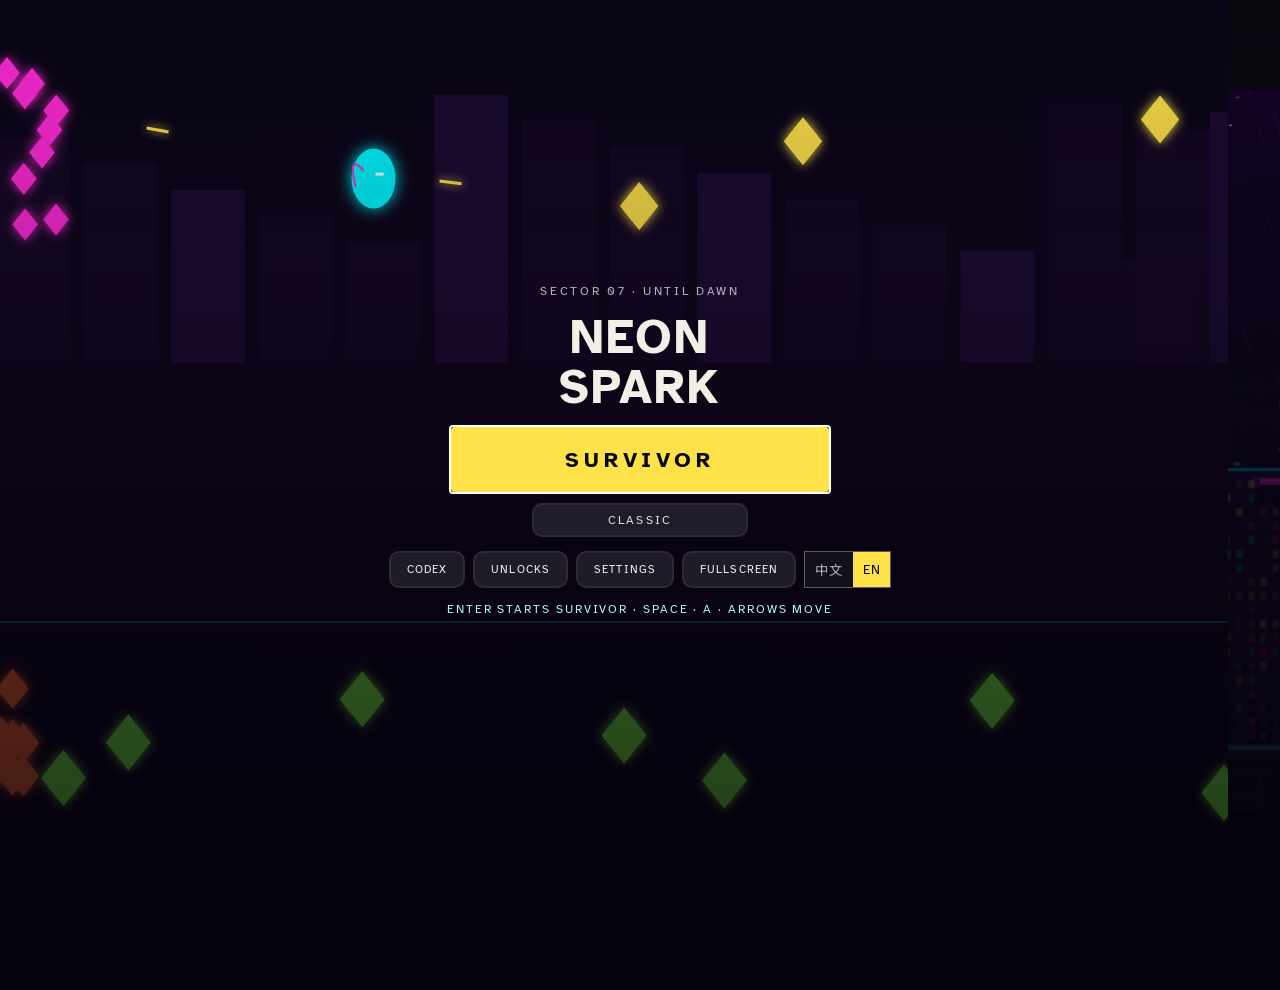
==== commit 2f38d197: "Deploy round 33 (7825db5): index.html" ====
--- a/index.html
+++ b/index.html
@@ -5,7 +5,7 @@
     <meta name="viewport" content="width=device-width, initial-scale=1.0, viewport-fit=cover" />
     <title>NEON SPARK</title>
     <link rel="icon" type="image/svg+xml" href="./favicon.svg" />
-    <script type="module" crossorigin src="./assets/index-CKHe9bx6.js"></script>
+    <script type="module" crossorigin src="./assets/index-BEzGwCmN.js"></script>
     <link rel="stylesheet" crossorigin href="./assets/index-LF0gSozb.css">
   </head>
   <body>
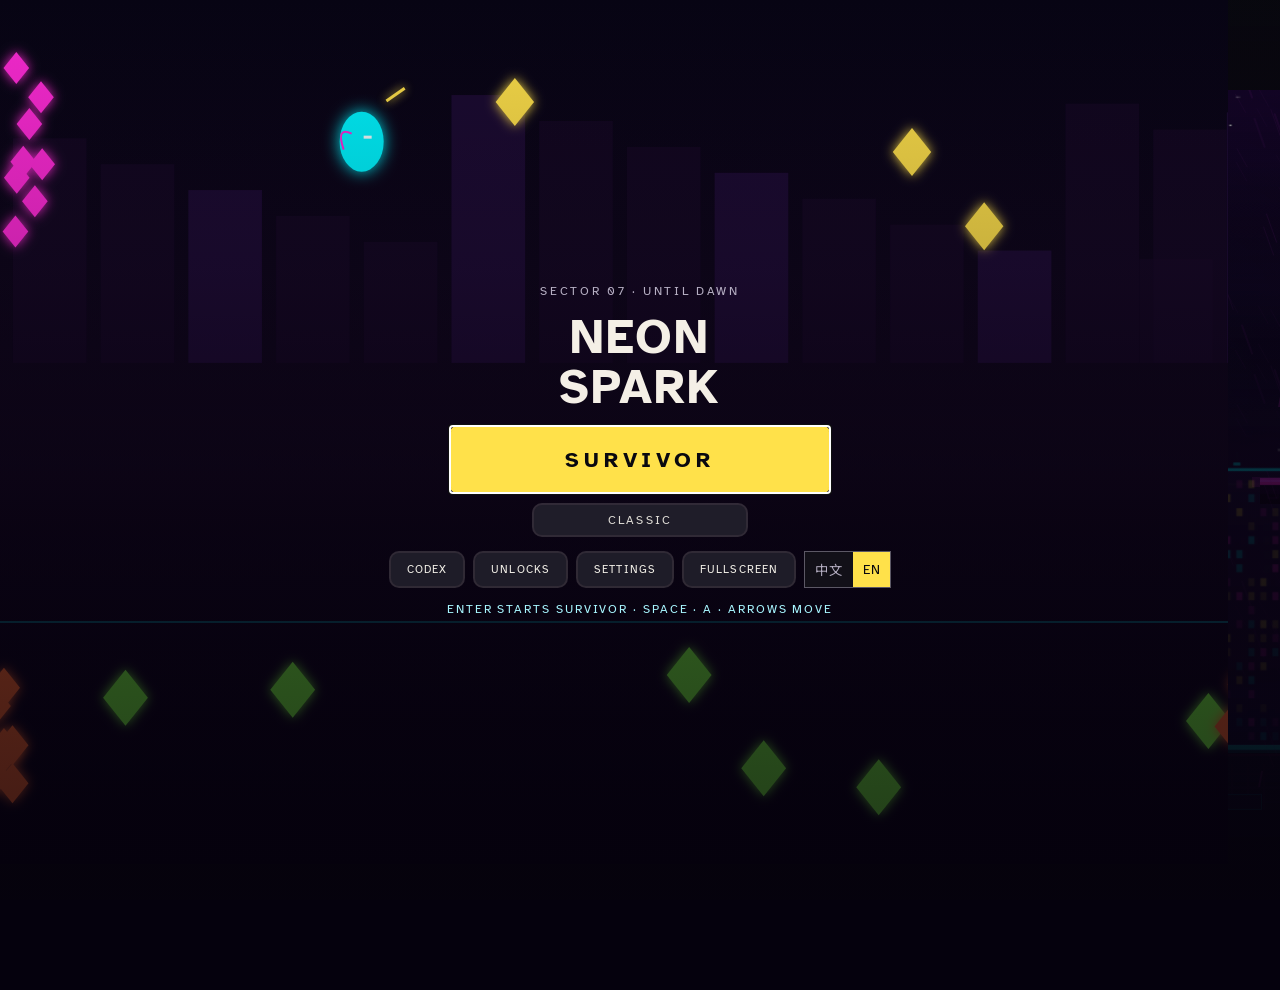
==== commit e622adc4: "Deploy round 34 (318f57c): index.html" ====
--- a/index.html
+++ b/index.html
@@ -5,8 +5,8 @@
     <meta name="viewport" content="width=device-width, initial-scale=1.0, viewport-fit=cover" />
     <title>NEON SPARK</title>
     <link rel="icon" type="image/svg+xml" href="./favicon.svg" />
-    <script type="module" crossorigin src="./assets/index-BEzGwCmN.js"></script>
-    <link rel="stylesheet" crossorigin href="./assets/index-LF0gSozb.css">
+    <script type="module" crossorigin src="./assets/index-ZlUjY1gl.js"></script>
+    <link rel="stylesheet" crossorigin href="./assets/index-D9rF_ZGy.css">
   </head>
   <body>
     <div id="game"></div>
--- a/assets/index-D9rF_ZGy.css
+++ b/assets/index-D9rF_ZGy.css
@@ -0,0 +1 @@
+.codex-shell{z-index:80;color:#f4efe6;font-family:var(--ns-font-ui,"Atkinson Hyperlegible", sans-serif);pointer-events:auto;background:#100e0c;grid-template-rows:auto 1fr auto;display:grid;position:fixed;inset:0}.codex-shell[hidden]{display:none}.codex-bar{background:#161310;border-bottom:1px solid #3a342c;flex-wrap:wrap;align-items:center;gap:8px 12px;padding:10px 12px 8px;display:flex}.codex-kicker{color:#a89880;letter-spacing:.22em;font-size:11px;font-family:var(--ns-font-ui,"Atkinson Hyperlegible", sans-serif)}.codex-title{font-family:var(--ns-font-ui,"Atkinson Hyperlegible", sans-serif);letter-spacing:.08em;color:#f4efe6;text-shadow:none;margin:0;font-size:22px;font-weight:700}.codex-tabs,.codex-tools{flex-wrap:wrap;gap:8px;display:flex}.codex-tabs{margin-left:auto}.codex-bar button,.codex-node{color:#e7f8ff;cursor:pointer;font-family:inherit}.codex-bar button{color:#f4efe6;letter-spacing:.08em;white-space:nowrap;box-shadow:none;background:#1c1814;border:1px solid #201e2a;padding:7px 10px;font-size:12px}.codex-bar button[aria-pressed=true],.codex-bar button.is-on{color:#ffe14a;border-color:#ffe14a;box-shadow:0 0 14px #ffe14a73}.codex-body{grid-template-rows:minmax(0,1fr);grid-template-columns:minmax(0,1fr);min-height:0;display:grid;position:relative}.codex-grid{min-height:0;padding:12px 14px 18px;display:none;overflow:auto}.codex-body.is-grid{grid-template-columns:minmax(0,1fr) minmax(280px,340px)}.codex-body.is-grid .codex-grid{display:block}.codex-body.is-grid .codex-stage{display:none}.codex-body.is-grid .codex-detail{border-width:0 0 0 1px;align-self:stretch;width:auto;height:100%;max-height:none;position:relative;inset:auto;overflow:auto}.codex-shell.is-items .codex-zoom,.codex-shell.is-items #codex-reveal,.codex-shell.is-items .codex-foot{display:none}.codex-section{color:#ff7ae4;letter-spacing:.16em;margin:14px 0 8px;font-size:12px;font-weight:400}.codex-section:first-child{margin-top:0}.codex-cards{grid-template-columns:repeat(auto-fill,minmax(168px,1fr));gap:8px;display:grid}.codex-card{text-align:left;color:#f4efe4;border:1px solid color-mix(in srgb, var(--node,#00f6ff) 70%, transparent);cursor:pointer;background:#1c1814;flex-direction:column;align-items:stretch;gap:4px;min-width:0;padding:0 0 8px;display:flex;overflow:hidden}.codex-card.is-on{border-color:#ffe14a;box-shadow:0 0 14px #ffe14a66}.codex-card.is-owned{box-shadow:inset 0 0 0 1px #7dff3e73}.codex-card-icon{background:#14110e;place-items:center;width:100%;height:84px;display:grid}.codex-card-icon img{object-fit:cover;width:100%;height:84px}.codex-card-name{letter-spacing:.04em;min-width:0;padding:0 8px;font-size:13px;font-weight:700;line-height:1.2}.codex-card-tags{flex-wrap:wrap;gap:4px;min-width:0;padding:0 8px;display:flex}.codex-card-tags i{letter-spacing:.08em;border:1px solid;padding:0 5px;font-size:10px;font-style:normal;line-height:1.3}.codex-recipe{color:#ffe14a;margin:0 0 8px;font-size:14px;line-height:1.35}.codex-result{grid-template-rows:auto auto;grid-template-columns:40px minmax(0,1fr);align-items:center;gap:2px 8px;margin-bottom:8px;display:grid}.codex-result img{object-fit:contain;background:#070414;border:1px solid #ffe14a73;grid-row:1/span 2;width:40px;height:40px}.codex-result b{letter-spacing:.06em;font-size:13px}.codex-result span{color:#d7f6ff;font-size:12px;line-height:1.35}.codex-stage{touch-action:none;cursor:grab;background-image:linear-gradient(#00f6ff0d 1px,#0000 1px),linear-gradient(90deg,#00f6ff0d 1px,#0000 1px);background-size:48px 48px;position:absolute;inset:0;overflow:hidden}.codex-stage.is-drag{cursor:grabbing}.codex-world{transform-origin:0 0;position:absolute;top:0;left:0}.codex-lines{pointer-events:none;position:absolute;top:0;left:0;overflow:visible}.codex-lines line{stroke-linecap:round;filter:drop-shadow(0 0 4px)}.codex-node{box-sizing:border-box;border:1px solid var(--node,#00f6ff);width:176px;height:72px;box-shadow:0 0 12px color-mix(in srgb, var(--node) 55%, transparent);text-align:left;background:linear-gradient(#140a22f0,#05010df0);grid-template-columns:36px minmax(0,1fr);align-items:center;gap:6px;padding:6px 8px;display:grid;position:absolute;overflow:hidden}.codex-node.is-owned{box-shadow:0 0 16px color-mix(in srgb, var(--node) 80%, transparent)}.codex-node.is-ready{border-color:#ffe14a;box-shadow:0 0 16px #ffe14ab3}.codex-node.is-done{border-color:#7dff3e;box-shadow:0 0 16px #7dff3ea6}.codex-node.is-pin,.codex-node:focus-visible,.codex-node.is-nav{outline-offset:2px;outline:2px solid #ffe14a}.codex-glyph{border:1px solid var(--node,#00f6ff);width:32px;height:32px;color:var(--node,#00f6ff);font-family:var(--ns-font-display,"Silkscreen", sans-serif);letter-spacing:.04em;place-items:center;font-size:12px;display:grid}.codex-glyph img{object-fit:contain;width:28px;height:28px}.codex-copy{min-width:0;overflow:hidden}.codex-label{-webkit-line-clamp:2;font-family:var(--ns-font-display,"Silkscreen", sans-serif);letter-spacing:.04em;overflow-wrap:anywhere;-webkit-box-orient:vertical;font-size:11px;line-height:1.25;display:-webkit-box;overflow:hidden}.codex-kind{color:#a8f6ff;font-family:var(--ns-font-ui,sans-serif);letter-spacing:.14em;margin-top:2px;font-size:10px;display:block}.codex-node.is-secret{color:#0000;box-shadow:none;border-color:#a8f6ff47}.codex-node.is-secret .codex-kind{color:#0000}.codex-node.is-secret .codex-label{color:#d7f6ff;font-family:var(--ns-font-ui,"Atkinson Hyperlegible", sans-serif);letter-spacing:0;-webkit-line-clamp:4;white-space:normal;font-size:11px;line-height:1.25}.codex-node.is-secret .codex-glyph{clip-path:none;background:#070414;box-shadow:inset 0 0 0 1px #a8f6ff73}.codex-glyph img.is-silhouette{filter:grayscale()brightness(.5)contrast(1.7)drop-shadow(0 0 1px #d2f6ffe6);opacity:1}.codex-detail{pointer-events:auto;background:#080410eb;border:1px solid #00f6ff8c;width:min(320px,100% - 24px);max-height:calc(100% - 24px);padding:14px 14px 16px;position:absolute;top:12px;right:12px;overflow:auto;box-shadow:0 0 24px #00f6ff47}.codex-detail[hidden]{display:none}.codex-detail.is-secret .codex-glyph{clip-path:none;background:0 0}.codex-detail h3{font-family:var(--ns-font-display,"Silkscreen", sans-serif);letter-spacing:.08em;margin:6px 0;font-size:16px;font-weight:400}.codex-detail h4{color:#ff7ae4;letter-spacing:.18em;margin:12px 0 6px;font-size:11px}.codex-detail p,.codex-detail li{color:#d7f6ff;margin:0;font-size:13px;line-height:1.4}.codex-detail ul{margin:0;padding-left:16px}.codex-detail li.is-met{color:#7dff3e}.codex-detail .codex-glyph{width:48px;height:48px}.codex-foot{color:#a8f6ff;letter-spacing:.08em;border-top:1px solid #00f6ff33;padding:8px 16px 12px;font-size:11px}.evo-hint{color:#ff7ae4;letter-spacing:.08em;font-size:11px;line-height:1.3}.evo-hint.is-live{color:#ffe14a;text-shadow:0 0 8px #ffe14a73}.syn-row{flex-wrap:wrap;gap:4px;display:flex}.syn-chip{color:#a8f6ff;letter-spacing:.08em;border:1px solid #a8f6ff66;padding:2px 6px;font-size:10px;font-style:normal}.syn-chip.is-live{color:#ffe14a;border-color:#ffe14a;box-shadow:0 0 8px #ffe14a59}#touch-hud .evo-progress{gap:8px;min-width:min(420px,86vw);max-height:220px;display:grid;overflow:auto}#touch-hud .evo-row{letter-spacing:.04em;gap:3px;font-size:12px;display:grid}#touch-hud .evo-row b{font-weight:700}#touch-hud .evo-row.is-ready b{color:#ffe14a}#touch-hud .evo-row.is-done b{color:#7dff3e}#touch-hud .evo-meter{background:#1c1030;height:4px}#touch-hud .evo-meter i{background:var(--ns-accent);height:100%;box-shadow:none;display:block}html[data-locale=zh-CN] .codex-shell,html[data-locale=zh-CN] .codex-label,html[data-locale=zh-CN] .codex-title,html[data-locale=zh-CN] .fe-card{font-family:var(--ns-font-cjk,"Noto Sans SC", sans-serif);letter-spacing:.02em}@media (max-width:900px),(max-height:520px){.codex-tabs{margin-left:0}.codex-kicker{display:none}.codex-title{font-size:16px}.codex-bar{gap:6px;padding:6px 8px}.codex-foot{display:none}.codex-detail{width:auto;max-height:42%;inset:auto 8px 8px}.codex-body.is-grid{grid-template-columns:minmax(0,1.2fr) minmax(220px,.9fr)}.codex-body.is-grid .codex-detail{width:auto;height:100%;max-height:none;position:relative;inset:auto}.codex-grid{padding:8px}.codex-cards{grid-template-columns:repeat(auto-fill,minmax(136px,1fr));gap:6px}.codex-card{padding:0 0 6px}.codex-card-icon,.codex-card-icon img{object-fit:cover;width:100%;height:64px}.codex-card-name,.codex-recipe{font-size:12px}}@font-face{font-family:Silkscreen;src:url(./silkscreen-latin-400-CtPo2yA5.woff2)format("woff2");font-weight:400;font-style:normal;font-display:swap}@font-face{font-family:Silkscreen;src:url(./silkscreen-latin-700-CSE2nhgM.woff2)format("woff2");font-weight:700;font-style:normal;font-display:swap}@font-face{font-family:Atkinson Hyperlegible;src:url(./atkinson-latin-400-BrHNak5F.woff2)format("woff2");font-weight:400;font-style:normal;font-display:swap}@font-face{font-family:Atkinson Hyperlegible;src:url(./atkinson-latin-700-GZI4o3u0.woff2)format("woff2");font-weight:700;font-style:normal;font-display:swap}@font-face{font-family:Noto Sans SC;src:url(./noto-sans-sc-400-DS5SpWNO.woff2)format("woff2");font-weight:400;font-style:normal;font-display:swap;unicode-range:U+2E80-2EFF,U+3000-303F,U+3100-312F,U+32??,U+3400-4DBF,U+4E00-9FFF,U+F900-FAFF,U+FF00-FFEF}@font-face{font-family:Noto Sans SC;src:url(./noto-sans-sc-700-BmuLCgFi.woff2)format("woff2");font-weight:700;font-style:normal;font-display:swap;unicode-range:U+2E80-2EFF,U+3000-303F,U+3100-312F,U+32??,U+3400-4DBF,U+4E00-9FFF,U+F900-FAFF,U+FF00-FFEF}@scope(#survivor-hud){.frame{--cut:var(--ns-cut);--frame:var(--ns-line);background:var(--frame);border-radius:var(--ns-radius);padding:2px;display:block}.frame-in{border-radius:calc(var(--ns-radius) - 2px);color:var(--ns-text);background:linear-gradient(#1e1c28,#121018);box-shadow:inset 0 1px #ffffff0f}:scope{pointer-events:none;font-family:var(--ns-font-ui);color:var(--ns-text);position:absolute;inset:0;container:hud/size}:scope.is-fixed{z-index:40;position:fixed}:scope.modal-open .hud-topbar,:scope.modal-open .slot-dock,:scope.modal-open .hud-bottom,:scope.modal-open .hud-hint,:scope.modal-open .hud-cross,:scope.title-open .hud-topbar,:scope.title-open .hud-bottom,:scope.title-open .slot-dock,:scope.title-open .bossbar,:scope.title-open .hud-hint,:scope.title-open .hud-cross,:scope.title-open .hud-banner,:scope.title-open .hud-fps,:scope.title-open .hud-debug{visibility:hidden}.hud-topbar{align-items:center;gap:var(--ns-space-2);padding:calc(var(--ns-space-3) + env(safe-area-inset-top)) calc(var(--ns-space-4) + env(safe-area-inset-right)) 0 calc(var(--ns-space-4) + env(safe-area-inset-left));flex-direction:column;display:flex}.timer{min-width:168px;box-shadow:none;background:0 0;flex-direction:column;align-items:center;padding:4px 22px 6px;display:flex}.timer-digits{font-family:var(--ns-font-display);font-size:var(--ns-timer);letter-spacing:.06em;color:var(--ns-white);text-shadow:0 0 1px #140814, 0 0 12px rgba(0, 246, 255, calc(var(--ns-flash) * .85));line-height:1}.timer-cap,.hud-room{font-size:var(--ns-text-xs);letter-spacing:.16em;color:var(--ns-ice)}.hud-room{color:var(--ns-pink)}.xp-row{align-items:center;gap:var(--ns-space-2);width:min(560px,100% - 300px);display:flex}.hud-stack{flex-direction:column;align-items:center;gap:6px;width:min(640px,100% - 300px);margin-top:4px;display:flex}.level-badge{--cut:6px;clip-path:none;background:0 0;flex:none;padding:0}.level-badge .frame-in{min-width:64px;min-height:48px;box-shadow:inset 0 0 0 1px var(--ns-yellow);background:#100818;flex-direction:column;justify-content:center;align-items:center;padding:6px 10px 8px;display:flex}.level-tag{font-size:var(--ns-text-xs);letter-spacing:.14em;color:var(--ns-yellow)}.level-num{font-family:var(--ns-font-display);font-size:var(--ns-text-md);color:var(--ns-white);line-height:1.45}.xp{--cut:8px;--frame:#a8f6ff73;flex:1}.xp-track{background:#100818;height:14px;position:relative;overflow:hidden}.xp-fill{background:linear-gradient(90deg, #047c86, var(--ns-cyan) 70%, var(--ns-white));width:0;height:100%;box-shadow:var(--ns-glow-cyan);display:block}.xp-label{font-style:normal;font-size:var(--ns-text-xs);letter-spacing:.12em;color:var(--ns-white);text-shadow:0 1px 2px #05010d;align-items:center;display:flex;position:absolute;top:0;bottom:0;right:8px}.bossbar{align-items:center;gap:var(--ns-space-3);width:100%;margin:0;display:flex}.bossbar[hidden],.hud-banner[hidden],.hud-fps[hidden],.hud-debug[hidden],.hud-mute[hidden],.hud-hint[hidden],.hud-cross[hidden],.overlay[hidden],.combo[hidden]{display:none!important}.boss-tag,.boss-pct{font-size:var(--ns-text-xs);letter-spacing:.14em;color:var(--ns-magenta);flex:none}.boss-track{background:#140814;flex:1;height:12px;position:relative;box-shadow:inset 0 0 0 1px #ff2bd659}.boss-track i{background:var(--ns-cyan);width:0;height:100%;box-shadow:var(--ns-glow-cyan);display:block}.boss-track i.phase2{background:var(--ns-magenta);box-shadow:var(--ns-glow-mag)}.phase-mark{z-index:2;background:var(--ns-yellow);width:2px;height:18px;box-shadow:0 0 8px var(--ns-yellow);position:absolute;top:-3px;left:50%}.hud-bottom{justify-content:space-between;align-items:flex-end;gap:var(--ns-space-3);padding:0 calc(var(--ns-space-4) + env(safe-area-inset-right)) calc(var(--ns-space-3) + env(safe-area-inset-bottom)) calc(var(--ns-space-4) + env(safe-area-inset-left));pointer-events:none;display:flex;position:absolute;bottom:0;left:0;right:0}.vitals,.hud-meta{flex-direction:column;gap:6px;min-width:0;display:flex}.hud-meta{align-items:flex-end}.hp-head,.dash-row,.combo-head{justify-content:space-between;gap:var(--ns-space-2);font-size:var(--ns-text-xs);letter-spacing:.14em;color:var(--ns-ice);display:flex}.hp-text,.combo-num,.scrap-num,.crystal-num{font-variant-numeric:tabular-nums;color:var(--ns-white);font-size:var(--ns-text-sm);letter-spacing:.04em}.hp{background:#1a1028;height:14px;position:relative;overflow:hidden;box-shadow:inset 0 0 0 1px #3c2a4e}.hp .ghost,.hp .fill{width:0;height:100%;position:absolute;top:0;left:0}.hp .ghost{background:var(--ns-ghost);box-shadow:0 0 8px var(--ns-ghost)}.hp .fill{background:var(--ns-lime);box-shadow:var(--ns-glow-lime)}.hp.low .fill{background:var(--ns-hot);box-shadow:var(--ns-glow-hot);animation:.7s ease-in-out infinite hp-pulse}.dash-row{justify-content:flex-start;align-items:center}.pips{gap:5px;display:flex}.pips i{background:#3c2a4e;width:10px;height:10px;transform:rotate(45deg);box-shadow:inset 0 0 0 1px #00f6ff59}.pips i.on{background:var(--ns-cyan);box-shadow:var(--ns-glow-cyan)}.pips i.hot{background:var(--ns-magenta);box-shadow:var(--ns-glow-mag)}.slot-dock{top:calc(8px + env(safe-area-inset-top));right:calc(8px + env(safe-area-inset-right));z-index:3;pointer-events:none;background:#05010d8c;flex-direction:column;align-items:flex-end;gap:2px;max-width:46%;padding:4px 6px 6px;display:flex;position:absolute}.slot-label{font-size:var(--ns-text-xs);letter-spacing:.18em;color:var(--ns-text-dim)}.slot-row{justify-content:flex-end;gap:4px;min-width:0;display:flex}.slot{--cut:6px;--frame:#a8f6ff47;flex-direction:column;align-items:stretch;gap:2px;width:64px;display:flex}.slot-face{--cut:7px}.slot-row[data-kind=weapon] .slot:not(.is-empty){--frame:var(--ns-cyan)}.slot-row[data-kind=passive] .slot:not(.is-empty){--frame:var(--ns-magenta)}.slot.is-evolved{--frame:var(--ns-yellow)}.slot-in{background:#100818;place-items:center;height:52px;display:grid;position:relative;overflow:hidden}.slot-icon{z-index:2;object-fit:contain;pointer-events:none;width:44px;height:44px;position:relative}.slot.is-empty .slot-icon{display:none}.slot.is-cooling .slot-icon{opacity:.55}.slot-glyph{display:none}.slot.is-empty .slot-glyph{color:#0000}.slot.is-empty .slot-in:after{content:"";border:1px solid #a8f6ff59;width:8px;height:8px;transform:rotate(45deg)}.sweep{z-index:1;background:conic-gradient(from -90deg, #ffe14af2 calc(var(--cd,0) * 1turn), transparent 0);opacity:0;pointer-events:none;position:absolute;inset:1px;-webkit-mask:radial-gradient(circle,#0000 54%,#000 60%);mask:radial-gradient(circle,#0000 54%,#000 60%)}.slot.is-cooling .slot-glyph{opacity:.55}.slot.is-cooling .sweep{opacity:1}.slot-pips{justify-content:center;gap:2px;display:flex}.slot-pips i{background:#3c2a4e;width:4px;height:4px}.slot-pips i.on{background:var(--ns-yellow);box-shadow:0 0 4px var(--ns-yellow)}.slot-name{text-align:center;font-size:calc(9px * var(--ns-font-scale));letter-spacing:.06em;color:var(--ns-text-dim);white-space:nowrap;text-overflow:ellipsis;display:block;overflow:hidden}.combo{width:100%;max-width:180px}.combo.is-idle .combo-num{color:var(--ns-text-dim)}.combo.is-hot .combo-num{color:var(--ns-yellow);animation:.8s ease-in-out infinite combo-hot}.combo-track{background:#1a1028;height:6px;margin-top:4px;box-shadow:inset 0 0 0 1px #ffe14a47}.combo-fill{background:linear-gradient(90deg, var(--ns-orange), var(--ns-yellow));width:0;height:100%;display:block}.counters{gap:var(--ns-space-3);display:flex}.counter{color:var(--ns-yellow);align-items:center;gap:4px;display:flex}.counter.crystal{color:var(--ns-cyan)}.counter .ico{width:14px;height:14px}.counter.pop b{animation:.28s score-pop}.hud-score{font-family:var(--ns-font-display);font-size:var(--ns-text-sm);color:var(--ns-yellow);letter-spacing:.12em;transform-origin:100%}.hud-score.pop{animation:.28s score-pop}.hud-mute{color:var(--ns-magenta);letter-spacing:.16em;font-size:var(--ns-text-xs)}.hud-fps{color:var(--ns-lime);font-family:var(--ns-font-display);font-size:var(--ns-text-xs);text-shadow:var(--ns-glow-lime);position:absolute;top:8px;left:12px}.hud-debug{color:var(--ns-ice);font-family:var(--ns-font-ui);font-size:var(--ns-text-xs);background:#05010db8;margin:0;padding:8px 10px;line-height:1.45;position:absolute;top:28px;left:12px}.hud-hint{text-align:center;max-width:min(640px,100% - 280px);color:var(--ns-text);font-size:var(--ns-text-xs);letter-spacing:.08em;background:#05010db8;padding:4px 10px;transition:opacity .8s;position:static}.hud-hint.dim{opacity:.28}.hud-banner{text-align:center;width:100%;color:var(--ns-white);font-family:var(--ns-font-display);font-size:calc(22px * var(--ns-font-scale));letter-spacing:.16em;text-shadow:var(--ns-glow-mag);background:#05010db8;margin:0;padding:2px 8px;line-height:1.15;position:static}.hud-banner.slam{font-size:calc(42px * var(--ns-font-scale));letter-spacing:.22em;text-shadow:var(--ns-glow-mag), var(--ns-glow-cyan)}.hud-cross{border:2px solid var(--ns-cyan);width:14px;height:14px;box-shadow:var(--ns-glow-cyan);margin:-7px 0 0 -7px;position:absolute;top:0;left:0}.hud-cross:before,.hud-cross:after{content:"";background:var(--ns-cyan);position:absolute}.hud-cross:before{width:2px;height:18px;top:-5px;left:4px}.hud-cross:after{width:18px;height:2px;top:4px;left:-5px}.overlay{justify-content:center;align-items:center;gap:var(--ns-space-4);pointer-events:auto;cursor:auto;padding:var(--ns-space-4);background:#05010db8;flex-direction:column;display:flex;position:absolute;inset:0}.pause-screen,.settings-screen{-webkit-backdrop-filter:blur(10px)saturate(.85);backdrop-filter:blur(10px)saturate(.85);background:#05010d75}.title-screen{background:radial-gradient(at 50% 38%,#ff2bd62e,#0000 46%),radial-gradient(at 50% 80%,#00f6ff1f,#0000 42%),#05010de6}.overlay-kicker,.title-kicker{color:var(--ns-pink);letter-spacing:.28em;font-size:var(--ns-text-xs)}.overlay-title{color:var(--ns-white);font-family:var(--ns-font-display);font-size:var(--ns-text-xl);letter-spacing:.12em;text-align:center;margin:0;font-weight:400}.overlay-sub{color:var(--ns-ice);letter-spacing:.12em;font-size:var(--ns-text-xs);text-align:center}.title-logo{color:var(--ns-white);font-family:var(--ns-font-display);font-size:var(--ns-text-display);letter-spacing:.06em;text-align:center;text-shadow:0 0 18px rgba(0, 246, 255, calc(var(--ns-flash) * .9)), 0 0 28px rgba(255, 43, 214, calc(var(--ns-flash) * .7));line-height:.9}.title-actions,.menu-actions{justify-content:center;gap:var(--ns-space-3);flex-wrap:wrap;display:flex}.menu-panel .menu-actions{flex-direction:column;width:min(220px,100%)}.menu-panel .ns-btn{width:100%}.ns-btn{color:var(--ns-cyan);cursor:pointer;font-family:var(--ns-font-ui);letter-spacing:.16em;font-size:var(--ns-text-sm);background:0 0;border:0;padding:0;display:inline-block}.ns-btn .frame-in{box-shadow:var(--ns-glow-cyan);background:#080410e0;padding:10px 18px;display:block}.ns-btn:focus-visible .frame-in,.ns-btn.is-pad .frame-in{outline:2px solid var(--ns-yellow);outline-offset:2px}.ns-btn.danger{color:var(--ns-pink)}.menu-panel{width:min(420px,100%)}.menu-panel .frame-in{align-items:center;gap:var(--ns-space-4);padding:var(--ns-space-6) var(--ns-space-5);flex-direction:column;display:flex}.settings-panel{width:min(460px,100%)}.settings-panel .frame-in{align-items:stretch}.set-row{justify-content:space-between;align-items:center;gap:var(--ns-space-3);font-size:var(--ns-text-sm);letter-spacing:.08em;display:flex}.seg{gap:6px;display:flex}.seg button{min-width:40px;color:var(--ns-text);border:1px solid var(--ns-line);font-family:var(--ns-font-ui);font-size:var(--ns-text-sm);cursor:pointer;background:#100818;padding:6px 8px}.seg button[aria-pressed=true]{color:#140814;background:var(--ns-cyan);border-color:var(--ns-cyan)}.seg button:focus-visible,.set-row input:focus-visible{outline:none}.seg button:focus-visible:not([aria-pressed=true]){box-shadow:inset 0 0 0 1px #f4f1ea47}.set-row input{width:18px;height:18px;accent-color:var(--ns-cyan)}.cards{justify-content:center;gap:var(--ns-space-4);flex-wrap:wrap;width:min(1240px,100%);display:flex}.ns-card{width:220px;color:var(--ns-text);font-family:var(--ns-font-ui);text-align:left;cursor:pointer;background:0 0;border:0;padding:0;transition:transform .16s}.ns-card-face{width:100%}.ns-card:hover,.ns-card.is-hover,.ns-card:focus-visible,.ns-card.is-pad{z-index:1;transform:translateY(-6px)}.ns-card:focus-visible,.ns-card.is-pad{outline:2px solid var(--ns-yellow);outline-offset:4px}.ns-card:disabled{cursor:not-allowed;transform:none}.ns-card-body{flex-direction:column;gap:8px;min-height:236px;padding:12px;display:flex;position:relative;overflow:hidden}.card-top,.tags,.price{flex-wrap:wrap;align-items:center;gap:6px;display:flex}.card-top{justify-content:space-between}.rarity{font-size:var(--ns-text-xs);letter-spacing:.14em;color:var(--frame,var(--ns-text));align-items:center;gap:5px;display:inline-flex}.shape{fill:currentColor;flex:none;width:12px;height:12px}.ns-card[data-rarity=common]{--frame:var(--ns-common)}.ns-card[data-rarity=uncommon]{--frame:var(--ns-uncommon)}.ns-card[data-rarity=rare]{--frame:var(--ns-rare)}.ns-card[data-rarity=epic]{--frame:var(--ns-epic)}.ns-card[data-rarity=legendary]{--frame:var(--ns-legendary)}.hotkey{font-family:var(--ns-font-display);font-size:calc(10px * var(--ns-font-scale));color:var(--ns-yellow)}.card-icon{background:#241910;place-items:center;height:96px;display:grid;box-shadow:inset 0 0 0 3px #0c0a12}.card-icon .badge{object-fit:contain;width:96px;height:96px;display:block}.glyph{font-family:var(--ns-font-display);font-size:var(--ns-text-lg);color:var(--ns-white);font-weight:400}.card-name{font-size:var(--ns-text-sm);letter-spacing:.06em}.blurb{color:var(--ns-text-dim);font-size:var(--ns-text-xs);-webkit-line-clamp:2;-webkit-box-orient:vertical;line-height:1.35;display:-webkit-box;overflow:hidden}.stat-lines{flex-direction:column;gap:3px;margin:0;padding:0;list-style:none;display:flex}.stat-lines li{font-size:var(--ns-text-xs);justify-content:space-between;gap:8px;display:flex}.stat-value{white-space:nowrap}.stat-label{color:var(--ns-text-dim)}.delta-up .stat-value{color:var(--ns-up)}.delta-down .stat-value{color:var(--ns-down)}.delta-up .stat-value:before{content:"▲ "}.delta-down .stat-value:before{content:"▼ "}.delta-flat .stat-value{color:var(--ns-ice)}.tag{font-style:normal;font-size:calc(10px * var(--ns-font-scale));letter-spacing:.12em;color:var(--ns-ice);padding:2px 5px;box-shadow:inset 0 0 0 1px #a8f6ff59}.tag.owned{color:var(--ns-yellow)}.price{font-variant-numeric:tabular-nums;letter-spacing:.06em;margin-top:auto}.price-scrap,.price-crystal{align-items:center;gap:4px;display:inline-flex}.price .ico{width:12px;height:12px}.price-scrap{color:var(--ns-yellow)}.price-crystal{color:var(--ns-cyan)}.price.is-broke,.price.is-broke .price-scrap,.price.is-broke .price-crystal{color:var(--ns-down)}.ns-sparks{pointer-events:none;opacity:0;position:absolute;inset:0}.ns-card:hover .ns-sparks,.ns-card.is-hover .ns-sparks,.ns-card:focus-visible .ns-sparks,.ns-card.is-pad .ns-sparks{opacity:1}.ns-card.is-hover .spark,.ns-card.is-pad .spark{animation-play-state:paused;animation-delay:-.42s}.spark{background:var(--ns-cyan);opacity:0;width:3px;height:3px;animation:.9s linear infinite ns-spark;position:absolute}.spark-1{--sx:-8px;--sy:-28px;animation-delay:0s;top:70%;left:18%}.spark-2{--sx:10px;--sy:-32px;background:var(--ns-yellow);animation-delay:.15s;top:64%;left:70%}.spark-3{--sx:2px;--sy:-36px;animation-delay:.3s;top:80%;left:40%}.spark-4{--sx:12px;--sy:-20px;background:var(--ns-magenta);animation-delay:.45s;top:48%;left:84%}.spark-5{--sx:-10px;--sy:-18px;animation-delay:.2s;top:40%;left:12%}.spark-6{--sx:6px;--sy:-22px;background:var(--ns-white);animation-delay:.55s;top:30%;left:55%}.sum-clock,.final-score{font-family:var(--ns-font-display);letter-spacing:.12em;color:var(--ns-white)}.sum-clock{font-size:var(--ns-text-lg);color:var(--ns-cyan)}.final-score{font-size:var(--ns-text-xl);text-shadow:var(--ns-glow-cyan)}.sum-grid{gap:var(--ns-space-3);grid-template-columns:repeat(4,minmax(0,1fr));width:min(560px,100%);display:grid}.sum-grid div{background:#080410a6;flex-direction:column;gap:4px;padding:8px;display:flex;box-shadow:inset 0 0 0 1px #a8f6ff33}.sum-grid span,.sum-bars-label,.sum-empty{font-size:var(--ns-text-xs);letter-spacing:.14em;color:var(--ns-text-dim)}.sum-num{font-family:var(--ns-font-display);font-size:var(--ns-text-md);color:var(--ns-white);font-weight:400}.summary-panel{width:min(640px,100%)}.summary-panel>.frame-in,.summary-body{align-items:center;gap:var(--ns-space-4);flex-direction:column;width:min(640px,100%);display:flex}.summary-panel>.frame-in{padding:var(--ns-space-5)}.sum-bars{flex-direction:column;gap:6px;width:min(560px,100%);display:flex}.bar-row{grid-template-columns:168px 1fr 72px;align-items:center;gap:8px;display:grid}.bar-name{font-size:var(--ns-text-xs);letter-spacing:.06em;color:var(--ns-text);align-items:center;gap:6px;display:inline-flex}.bar-name .badge{object-fit:contain;flex:none;width:40px;height:40px}.bar-track{background:#1a1028;height:8px;box-shadow:inset 0 0 0 1px #a8f6ff33}.bar-track i{width:0;height:100%;box-shadow:0 0 8px color-mix(in srgb, currentColor 40%, transparent);display:block}.bar-value{font-variant-numeric:tabular-nums;text-align:right;font-size:var(--ns-text-xs);color:var(--ns-white)}.floater-samples{align-items:flex-end;gap:36px;min-height:72px;padding:8px 4px 12px;display:flex;position:relative}.floater-samples .floater{position:relative;transform:none}.floater-field{background:radial-gradient(circle at 50% 60%,#ff2bd629,#0000 46%),linear-gradient(#140820,#05010d);height:220px;position:relative;overflow:hidden;box-shadow:inset 0 0 0 1px #a8f6ff40}.floater{font-family:var(--ns-font-display);color:#f4fbff;letter-spacing:.04em;white-space:nowrap;-webkit-text-stroke:5px #140814;paint-order:stroke fill;text-shadow:0 0 #140814,1px 1px #140814,-1px 1px #140814,1px -1px #140814,-1px -1px #140814;font-size:20px;position:absolute;transform:translate(-50%,-50%)}.floater.is-crit{color:var(--ns-yellow);-webkit-text-stroke-color:#2a0618;font-size:30px}.legend{gap:var(--ns-space-3);flex-wrap:wrap;display:flex}.legend i{letter-spacing:.12em;font-style:normal;font-size:var(--ns-text-xs);align-items:center;gap:6px;display:inline-flex}.gallery{max-width:1280px;padding:var(--ns-space-5) var(--ns-space-4) 80px;gap:var(--ns-space-6);font-family:var(--ns-font-ui);color:var(--ns-text);flex-direction:column;margin:0 auto;display:flex}.gallery header,.gallery-block{gap:var(--ns-space-3);flex-direction:column;display:flex}.gallery h1,.gallery h2{font-family:var(--ns-font-display);letter-spacing:.08em;margin:0;font-weight:400}.gallery h1{font-size:var(--ns-text-xl)}.gallery h2{font-size:var(--ns-text-lg);color:var(--ns-cyan)}.gallery p{color:var(--ns-text-dim);max-width:70ch;margin:0}.gallery-a11y,.gallery-row{gap:var(--ns-space-3);flex-wrap:wrap;align-items:center;display:flex}.stage{aspect-ratio:16/9;background:radial-gradient(at 50% 100%,#ff2bd633,#0000 52%),radial-gradient(at 18% 30%,#00f6ff24,#0000 42%),linear-gradient(#1a0533,#05010d 72%);width:min(1280px,100%);position:relative;overflow:hidden;box-shadow:inset 0 0 0 1px #a8f6ff47}.stage-menu{aspect-ratio:auto;height:640px}.stage-mobile{aspect-ratio:auto;width:min(844px,100%);height:390px}.stage-split{gap:var(--ns-space-4);grid-template-columns:repeat(auto-fit,minmax(280px,1fr));display:grid}.stage-split .stage{aspect-ratio:16/10}html.ns-gallery,html.ns-gallery body,html.ns-gallery #game{cursor:auto;background:var(--ns-void);height:auto;min-height:100%;overflow:auto}:scope.is-compact .timer-digits{font-size:calc(30px * var(--ns-font-scale))}:scope.is-compact .timer{min-width:0;padding:2px 12px 4px}:scope.is-compact .xp-track,:scope.is-compact .hp{height:8px}:scope.is-compact .hud-hint,:scope.is-compact .slot-name,:scope.is-compact .hud-score,:scope.is-compact .slot-label,:scope.is-compact .slot-pips{display:none}:scope.is-compact .slot{width:26px}:scope.is-compact .slot-in{height:22px}:scope.is-compact .hud-bottom{padding-bottom:calc(6px + env(safe-area-inset-bottom));gap:8px}:scope.is-compact .xp-row{width:min(280px,100% - 190px)}:scope.is-compact .hud-stack{width:min(320px,100% - 210px)}:scope.is-compact .slot-dock{top:calc(4px + env(safe-area-inset-top));right:calc(4px + env(safe-area-inset-right));padding:2px 4px}:scope.is-compact .hud-banner,:scope.is-compact .hud-banner.slam{font-size:calc(15px * var(--ns-font-scale));letter-spacing:.1em}:scope.is-compact .level-badge .frame-in{min-width:52px;min-height:32px;padding:4px 6px}:scope.is-narrow .xp-row{width:min(300px,100% - 200px)}:scope.is-narrow .hud-stack{width:min(340px,100% - 210px)}:scope.is-narrow .vitals,:scope.is-narrow .hud-meta{max-width:42%}@keyframes score-pop{50%{transform:scale(1.18)}}@keyframes hp-pulse{50%{filter:brightness(1.45)}}@keyframes combo-hot{50%{text-shadow:var(--ns-glow-hot)}}@keyframes ns-spark{0%{opacity:0;transform:translateY(6px)scale(1)}20%{opacity:1}to{transform:translate(var(--sx), var(--sy)) scale(.3);opacity:0}}html[data-reduced-flash="1"] .hp.low .fill,html[data-reduced-flash="1"] .combo.is-hot .combo-num,html[data-reduced-flash="1"] .spark,html[data-reduced-flash="1"] .hud-score.pop,html[data-reduced-flash="1"] .counter.pop b{animation:none!important}html[data-reduced-flash="1"] .ns-sparks{visibility:hidden}html[data-reduced-flash="1"] .ns-card,html[data-reduced-flash="1"] .hud-hint{transition:none}@media (max-width:720px){.sum-grid{grid-template-columns:repeat(2,minmax(0,1fr))}.bar-row{grid-template-columns:92px 1fr 56px}}#surv-end.end-screen{z-index:60;box-sizing:border-box;width:100vw;height:100vh;grid-template-rows:minmax(0,1fr);place-items:center;height:100dvh;max-height:100dvh;padding:8px;display:grid;position:fixed;inset:0;overflow:hidden}#surv-end .end-sheet{width:min(880px,100%);max-height:calc(100vh - 16px);flex-direction:column;min-height:0;max-height:calc(100dvh - 16px);display:flex}#surv-end .end-sheet>.frame-in{width:100%;min-height:0;max-height:calc(100vh - 16px);box-sizing:border-box;grid-template-rows:auto auto minmax(0,1fr) auto auto;place-items:stretch stretch;gap:8px;max-height:calc(100dvh - 16px);padding:12px 16px 10px;display:grid;overflow:hidden}#surv-end #surv-end-body{flex:auto;width:100%;min-height:0;max-height:none;overflow:auto}#surv-end .menu-actions{flex-flow:wrap;flex:none;justify-content:center;gap:10px;width:100%}#surv-end .menu-actions .ns-btn{width:auto;min-width:132px}#surv-end .overlay-title{margin:0;font-size:22px;line-height:1.05}#surv-end .overlay-kicker,#surv-end .overlay-sub{flex:none;margin:0}@media (max-height:520px){#surv-end .end-sheet>.frame-in{gap:4px;padding:8px 10px 6px}#surv-end .overlay-title{font-size:16px}}}@font-face{font-family:Neon Hans;src:url(./neon-hans-BugMWQVf.woff2)format("woff2");font-weight:500;font-style:normal;font-display:swap;unicode-range:U+2E80-9FFF,U+F900-FAFF,U+3000-303F,U+FF00-FFEF}@media (min-width:1100px){html[lang=zh-CN] #surv-shop .cards,html[lang=zh-CN] #surv-level .cards{flex-wrap:nowrap}html[lang=zh-CN] #surv-shop .ns-card,html[lang=zh-CN] #surv-level .ns-card{flex:1 1 0;width:auto;max-width:250px}}@media (max-height:520px){html[lang=zh-CN] .title-logo,html[lang=zh-CN] .fe-logo{font-size:36px}html[lang=zh-CN] .settings-screen,html[lang=zh-CN] .fe-select,html[lang=zh-CN] #surv-level,html[lang=zh-CN] #surv-shop,html[lang=zh-CN] #surv-unlocks,html[lang=zh-CN] #upgrade,html[lang=zh-CN] .title-screen{justify-content:flex-start;padding-top:8px;overflow:auto}html[lang=zh-CN] .ns-card-body{gap:4px;padding:8px}html[lang=zh-CN] .card-icon{height:28px}html[lang=zh-CN] .fe-title-tools{gap:4px}}@media (max-width:900px){html[lang=zh-CN] .hud-hint{max-width:calc(100vw - 16px);font-size:11px}}@font-face{font-family:Silkscreen;src:url(./silkscreen-latin-400-CtPo2yA5.woff2)format("woff2");font-weight:400;font-style:normal;font-display:swap}@font-face{font-family:Silkscreen;src:url(./silkscreen-latin-700-CSE2nhgM.woff2)format("woff2");font-weight:700;font-style:normal;font-display:swap}@font-face{font-family:Atkinson Hyperlegible;src:url(./atkinson-latin-400-BrHNak5F.woff2)format("woff2");font-weight:400;font-style:normal;font-display:swap}@font-face{font-family:Atkinson Hyperlegible;src:url(./atkinson-latin-700-GZI4o3u0.woff2)format("woff2");font-weight:700;font-style:normal;font-display:swap}@font-face{font-family:Noto Sans SC;src:url(./noto-sans-sc-400-DS5SpWNO.woff2)format("woff2");font-weight:400;font-style:normal;font-display:swap;unicode-range:U+2E80-2EFF,U+3000-303F,U+3100-312F,U+32??,U+3400-4DBF,U+4E00-9FFF,U+F900-FAFF,U+FF00-FFEF}@font-face{font-family:Noto Sans SC;src:url(./noto-sans-sc-700-BmuLCgFi.woff2)format("woff2");font-weight:700;font-style:normal;font-display:swap;unicode-range:U+2E80-2EFF,U+3000-303F,U+3100-312F,U+32??,U+3400-4DBF,U+4E00-9FFF,U+F900-FAFF,U+FF00-FFEF}:root{--ns-void:#09080f;--ns-ink:#121018;--ns-panel:#16141e;--ns-panel-2:#1e1c28;--ns-line:#f4f1ea29;--ns-text:#f3f0e8;--ns-text-dim:#b7b0c4;--ns-cyan:#00f6ff;--ns-magenta:#ff2bd6;--ns-pink:#ff2bd6;--ns-accent:#ffe14a;--ns-yellow:var(--ns-accent);--ns-lime:#7dff3e;--ns-orange:#ff6b2b;--ns-hot:#ff3b5c;--ns-ghost:#ff3b5c;--ns-white:#f7f4ec;--ns-ice:#b7b0c4;--ns-common:var(--ns-accent);--ns-uncommon:var(--ns-accent);--ns-rare:var(--ns-accent);--ns-epic:var(--ns-accent);--ns-legendary:var(--ns-accent);--ns-up:#7dff3e;--ns-down:#ff3b5c;--ns-space-1:4px;--ns-space-2:8px;--ns-space-3:12px;--ns-space-4:16px;--ns-space-5:24px;--ns-space-6:32px;--ns-space-7:48px;--ns-font-scale:1;--ns-text-xs:calc(12px * var(--ns-font-scale));--ns-text-sm:calc(14px * var(--ns-font-scale));--ns-text-md:calc(16px * var(--ns-font-scale));--ns-text-lg:calc(20px * var(--ns-font-scale));--ns-text-xl:calc(28px * var(--ns-font-scale));--ns-text-display:calc(64px * var(--ns-font-scale));--ns-timer:calc(34px * var(--ns-font-scale));--ns-font-ui:"Atkinson Hyperlegible", "Noto Sans SC", "Segoe UI", sans-serif;--ns-font-display:"Silkscreen", "Noto Sans SC", "Atkinson Hyperlegible", sans-serif;--ns-glow-cyan:none;--ns-glow-mag:none;--ns-glow-lime:none;--ns-glow-hot:none;--ns-radius:10px;--ns-radius-sm:10px;--ns-ease:cubic-bezier(.2, .8, .2, 1);--ns-ease-out:cubic-bezier(.16, 1, .3, 1);--ns-shadow:0 10px 24px #00000047;--ns-cut:0px;--ns-flash:1;--lightningcss-light: ;--lightningcss-dark:initial;color-scheme:dark}html[data-font-scale=sm]{--ns-font-scale:.9}html[data-font-scale=lg]{--ns-font-scale:1.22}html[data-reduced-flash="1"]{--ns-flash:0;--ns-glow-cyan:none;--ns-glow-mag:none;--ns-glow-lime:none;--ns-glow-hot:none}.frame{--cut:var(--ns-cut);--frame:var(--ns-line);background:var(--frame);border-radius:var(--ns-radius);padding:2px;display:block}.frame-in{border-radius:calc(var(--ns-radius) - 2px);color:var(--ns-text);background:linear-gradient(#1e1c28,#121018);box-shadow:inset 0 1px #ffffff0f}.ns-hud{pointer-events:none;font-family:var(--ns-font-ui);color:var(--ns-text);position:absolute;inset:0;container:hud/size}.ns-hud.is-fixed{z-index:40;position:fixed}.ns-hud.modal-open .hud-topbar,.ns-hud.modal-open .slot-dock,.ns-hud.modal-open .hud-bottom,.ns-hud.modal-open .hud-hint,.ns-hud.modal-open .hud-cross,.ns-hud.title-open .hud-topbar,.ns-hud.title-open .hud-bottom,.ns-hud.title-open .slot-dock,.ns-hud.title-open .bossbar,.ns-hud.title-open .hud-hint,.ns-hud.title-open .hud-cross,.ns-hud.title-open .hud-banner,.ns-hud.title-open .hud-fps,.ns-hud.title-open .hud-debug{visibility:hidden}.hud-topbar{align-items:center;gap:var(--ns-space-2);padding:calc(var(--ns-space-3) + env(safe-area-inset-top)) calc(var(--ns-space-4) + env(safe-area-inset-right)) 0 calc(var(--ns-space-4) + env(safe-area-inset-left));flex-direction:column;display:flex}.timer{min-width:168px;box-shadow:none;background:0 0;flex-direction:column;align-items:center;padding:4px 22px 6px;display:flex}.timer-digits{font-family:var(--ns-font-display);font-size:var(--ns-timer);letter-spacing:.06em;color:var(--ns-white);text-shadow:0 0 1px #140814, 0 0 12px rgba(0, 246, 255, calc(var(--ns-flash) * .85));line-height:1}.timer-cap,.hud-room{font-size:var(--ns-text-xs);letter-spacing:.16em;color:var(--ns-ice)}.hud-room{color:var(--ns-pink)}.xp-row{align-items:center;gap:var(--ns-space-2);width:min(560px,100% - 300px);display:flex}.hud-stack{flex-direction:column;align-items:center;gap:6px;width:min(640px,100% - 300px);margin-top:4px;display:flex}.level-badge{--cut:6px;clip-path:none;background:0 0;flex:none;padding:0}.level-badge .frame-in{min-width:64px;min-height:48px;box-shadow:inset 0 0 0 1px var(--ns-yellow);background:#100818;flex-direction:column;justify-content:center;align-items:center;padding:6px 10px 8px;display:flex}.level-tag{font-size:var(--ns-text-xs);letter-spacing:.14em;color:var(--ns-yellow)}.level-num{font-family:var(--ns-font-display);font-size:var(--ns-text-md);color:var(--ns-white);line-height:1.45}.xp{--cut:8px;--frame:#a8f6ff73;flex:1}.xp-track{background:#100818;height:14px;position:relative;overflow:hidden}.xp-fill{background:linear-gradient(90deg, #047c86, var(--ns-cyan) 70%, var(--ns-white));width:0;height:100%;box-shadow:var(--ns-glow-cyan);display:block}.xp-label{font-style:normal;font-size:var(--ns-text-xs);letter-spacing:.12em;color:var(--ns-white);text-shadow:0 1px 2px #05010d;align-items:center;display:flex;position:absolute;top:0;bottom:0;right:8px}.bossbar{align-items:center;gap:var(--ns-space-3);width:100%;margin:0;display:flex}.bossbar[hidden],.hud-banner[hidden],.hud-fps[hidden],.hud-debug[hidden],.hud-mute[hidden],.hud-hint[hidden],.hud-cross[hidden],.overlay[hidden],.combo[hidden]{display:none!important}.boss-tag,.boss-pct{font-size:var(--ns-text-xs);letter-spacing:.14em;color:var(--ns-magenta);flex:none}.boss-track i{background:var(--ns-cyan);width:0;height:100%;box-shadow:var(--ns-glow-cyan);display:block}.boss-track i.phase2{background:var(--ns-magenta);box-shadow:var(--ns-glow-mag)}.phase-mark{z-index:2;background:var(--ns-yellow);width:2px;height:18px;box-shadow:0 0 8px var(--ns-yellow);position:absolute;top:-3px;left:50%}.hud-bottom{justify-content:space-between;align-items:flex-end;gap:var(--ns-space-3);padding:0 calc(var(--ns-space-4) + env(safe-area-inset-right)) calc(var(--ns-space-3) + env(safe-area-inset-bottom)) calc(var(--ns-space-4) + env(safe-area-inset-left));pointer-events:none;display:flex;position:absolute;bottom:0;left:0;right:0}.vitals,.hud-meta{flex-direction:column;gap:6px;min-width:0;display:flex}.hud-meta{align-items:flex-end}.hp-head,.dash-row,.combo-head{justify-content:space-between;gap:var(--ns-space-2);font-size:var(--ns-text-xs);letter-spacing:.14em;color:var(--ns-ice);display:flex}.hp-text,.combo-num,.scrap-num,.crystal-num{font-variant-numeric:tabular-nums;color:var(--ns-white);font-size:var(--ns-text-sm);letter-spacing:.04em}.hp{background:#1a1028;height:14px;position:relative;overflow:hidden;box-shadow:inset 0 0 0 1px #3c2a4e}.hp.low .fill{background:var(--ns-hot);box-shadow:var(--ns-glow-hot);animation:.7s ease-in-out infinite hp-pulse}.dash-row{justify-content:flex-start;align-items:center}.pips{gap:5px;display:flex}.pips i{background:#3c2a4e;width:10px;height:10px;transform:rotate(45deg);box-shadow:inset 0 0 0 1px #00f6ff59}.slot-dock{top:calc(8px + env(safe-area-inset-top));right:calc(8px + env(safe-area-inset-right));z-index:3;pointer-events:none;background:#05010d8c;flex-direction:column;align-items:flex-end;gap:2px;max-width:46%;padding:4px 6px 6px;display:flex;position:absolute}.slot-label{font-size:var(--ns-text-xs);letter-spacing:.18em;color:var(--ns-text-dim)}.slot-row{justify-content:flex-end;gap:4px;min-width:0;display:flex}.slot{--cut:6px;--frame:#a8f6ff47;flex-direction:column;align-items:stretch;gap:2px;width:40px;display:flex}.slot-face{--cut:7px}.slot-row[data-kind=weapon] .slot:not(.is-empty){--frame:var(--ns-cyan)}.slot-row[data-kind=passive] .slot:not(.is-empty){--frame:var(--ns-magenta)}.slot.is-evolved{--frame:var(--ns-yellow)}.slot-in{background:#100818;place-items:center;height:30px;display:grid;position:relative;overflow:hidden}.slot-glyph{z-index:2;font-family:var(--ns-font-display);font-size:var(--ns-text-xs);letter-spacing:.04em;color:var(--ns-white);position:relative}.slot.is-empty .slot-glyph{color:#0000}.slot.is-empty .slot-in:after{content:"";border:1px solid #a8f6ff59;width:8px;height:8px;transform:rotate(45deg)}.sweep{z-index:1;background:conic-gradient(from -90deg, #ffe14af2 calc(var(--cd,0) * 1turn), transparent 0);opacity:0;pointer-events:none;position:absolute;inset:1px;-webkit-mask:radial-gradient(circle,#0000 54%,#000 60%);mask:radial-gradient(circle,#0000 54%,#000 60%)}.slot.is-cooling .slot-glyph{opacity:.55}.slot.is-cooling .sweep{opacity:1}.slot-pips{justify-content:center;gap:2px;display:flex}.slot-pips i{background:#3c2a4e;width:4px;height:4px}.slot-pips i.on{background:var(--ns-yellow);box-shadow:0 0 4px var(--ns-yellow)}.slot-name{text-align:center;font-size:calc(9px * var(--ns-font-scale));letter-spacing:.06em;color:var(--ns-text-dim);white-space:nowrap;text-overflow:ellipsis;display:block;overflow:hidden}.combo{width:100%;max-width:180px}.combo.is-idle .combo-num{color:var(--ns-text-dim)}.combo.is-hot .combo-num{color:var(--ns-yellow);animation:.8s ease-in-out infinite combo-hot}.combo-track{background:#1a1028;height:6px;margin-top:4px;box-shadow:inset 0 0 0 1px #ffe14a47}.combo-fill{background:linear-gradient(90deg, var(--ns-orange), var(--ns-yellow));width:0;height:100%;display:block}.counters{gap:var(--ns-space-3);display:flex}.counter{color:var(--ns-yellow);align-items:center;gap:4px;display:flex}.counter.crystal{color:var(--ns-cyan)}.counter .ico{width:14px;height:14px}.counter.pop b{animation:.28s score-pop}.hud-score{font-family:var(--ns-font-display);font-size:var(--ns-text-sm);color:var(--ns-yellow);letter-spacing:.12em;transform-origin:100%}.hud-mute{color:var(--ns-magenta);letter-spacing:.16em;font-size:var(--ns-text-xs)}.hud-fps{color:var(--ns-lime);font-family:var(--ns-font-display);font-size:var(--ns-text-xs);text-shadow:var(--ns-glow-lime);position:absolute;top:8px;left:12px}.hud-debug{color:var(--ns-ice);font-family:var(--ns-font-ui);font-size:var(--ns-text-xs);background:#05010db8;margin:0;padding:8px 10px;line-height:1.45;position:absolute;top:28px;left:12px}.hud-hint{text-align:center;max-width:min(640px,100% - 280px);color:var(--ns-text);font-size:var(--ns-text-xs);letter-spacing:.08em;background:#05010db8;padding:4px 10px;transition:opacity .8s;position:static}.hud-banner{text-align:center;width:100%;color:var(--ns-white);font-family:var(--ns-font-display);font-size:calc(22px * var(--ns-font-scale));letter-spacing:.16em;text-shadow:var(--ns-glow-mag);background:#05010db8;margin:0;padding:2px 8px;line-height:1.15;position:static}.hud-banner.slam{font-size:calc(42px * var(--ns-font-scale));letter-spacing:.22em;text-shadow:var(--ns-glow-mag), var(--ns-glow-cyan)}.hud-cross{border:2px solid var(--ns-cyan);width:14px;height:14px;box-shadow:var(--ns-glow-cyan);margin:-7px 0 0 -7px;position:absolute;top:0;left:0}.hud-cross:before,.hud-cross:after{content:"";background:var(--ns-cyan);position:absolute}.overlay{justify-content:center;align-items:center;gap:var(--ns-space-4);pointer-events:auto;cursor:auto;padding:var(--ns-space-4);background:#05010db8;flex-direction:column;display:flex;position:absolute;inset:0}.pause-screen,.settings-screen{-webkit-backdrop-filter:blur(10px)saturate(.85);backdrop-filter:blur(10px)saturate(.85);background:#05010d75}.overlay-kicker,.title-kicker{color:var(--ns-pink);letter-spacing:.28em;font-size:var(--ns-text-xs)}.overlay-title{color:var(--ns-white);font-family:var(--ns-font-display);font-size:var(--ns-text-xl);letter-spacing:.12em;text-align:center;margin:0;font-weight:400}.overlay-sub{color:var(--ns-ice);letter-spacing:.12em;font-size:var(--ns-text-xs);text-align:center}.title-logo{color:var(--ns-white);font-family:var(--ns-font-display);font-size:var(--ns-text-display);letter-spacing:.06em;text-align:center;text-shadow:0 0 18px rgba(0, 246, 255, calc(var(--ns-flash) * .9)), 0 0 28px rgba(255, 43, 214, calc(var(--ns-flash) * .7));line-height:.9}.title-actions,.menu-actions{justify-content:center;gap:var(--ns-space-3);flex-wrap:wrap;display:flex}.menu-panel .menu-actions{flex-direction:column;width:min(220px,100%)}.menu-panel .ns-btn{width:100%}.ns-btn{color:var(--ns-cyan);cursor:pointer;font-family:var(--ns-font-ui);letter-spacing:.16em;font-size:var(--ns-text-sm);background:0 0;border:0;padding:0;display:inline-block}.ns-btn .frame-in{box-shadow:var(--ns-glow-cyan);background:#080410e0;padding:10px 18px;display:block}.ns-btn:focus-visible .frame-in,.ns-btn.is-pad .frame-in{outline:2px solid var(--ns-yellow);outline-offset:2px}.ns-btn.danger{color:var(--ns-pink)}.menu-panel{width:min(420px,100%)}.menu-panel .frame-in{align-items:center;gap:var(--ns-space-4);padding:var(--ns-space-6) var(--ns-space-5);flex-direction:column;display:flex}.settings-panel{width:min(460px,100%)}.settings-panel .frame-in{align-items:stretch}.set-row{justify-content:space-between;align-items:center;gap:var(--ns-space-3);font-size:var(--ns-text-sm);letter-spacing:.08em;display:flex}.seg{gap:6px;display:flex}.seg button{min-width:40px;color:var(--ns-text);border:1px solid var(--ns-line);font-family:var(--ns-font-ui);font-size:var(--ns-text-sm);cursor:pointer;background:#100818;padding:6px 8px}.seg button[aria-pressed=true]{color:#140814;background:var(--ns-cyan);border-color:var(--ns-cyan)}.seg button:focus-visible,.set-row input:focus-visible{outline:2px solid var(--ns-yellow);outline-offset:2px}.set-row input{width:18px;height:18px;accent-color:var(--ns-cyan)}.cards{justify-content:center;gap:var(--ns-space-4);flex-wrap:wrap;width:min(1240px,100%);display:flex}.ns-card{width:220px;color:var(--ns-text);font-family:var(--ns-font-ui);text-align:left;cursor:pointer;background:0 0;border:0;padding:0;transition:transform .16s}.ns-card-face{width:100%}.ns-card:hover,.ns-card.is-hover,.ns-card:focus-visible,.ns-card.is-pad{z-index:1;transform:translateY(-6px)}.ns-card:focus-visible,.ns-card.is-pad{outline:2px solid var(--ns-yellow);outline-offset:4px}.ns-card:disabled{cursor:not-allowed;transform:none}.ns-card-body{flex-direction:column;gap:8px;min-height:236px;padding:12px;display:flex;position:relative;overflow:hidden}.card-top,.tags,.price{flex-wrap:wrap;align-items:center;gap:6px;display:flex}.card-top{justify-content:space-between}.rarity{font-size:var(--ns-text-xs);letter-spacing:.14em;color:var(--frame,var(--ns-text));align-items:center;gap:5px;display:inline-flex}.shape{fill:currentColor;flex:none;width:12px;height:12px}.ns-card[data-rarity=common]{--frame:var(--ns-common)}.ns-card[data-rarity=uncommon]{--frame:var(--ns-uncommon)}.ns-card[data-rarity=rare]{--frame:var(--ns-rare)}.ns-card[data-rarity=epic]{--frame:var(--ns-epic)}.ns-card[data-rarity=legendary]{--frame:var(--ns-legendary)}.hotkey{font-family:var(--ns-font-display);font-size:calc(10px * var(--ns-font-scale));color:var(--ns-yellow)}.card-icon{background:#241910;place-items:center;height:96px;display:grid;box-shadow:inset 0 0 0 3px #0c0a12}.glyph{font-family:var(--ns-font-display);font-size:var(--ns-text-lg);color:var(--ns-white);font-weight:400}.card-name{font-size:var(--ns-text-sm);letter-spacing:.06em}.blurb{color:var(--ns-text-dim);font-size:var(--ns-text-xs);-webkit-line-clamp:2;-webkit-box-orient:vertical;line-height:1.35;display:-webkit-box;overflow:hidden}.stat-lines{flex-direction:column;gap:3px;margin:0;padding:0;list-style:none;display:flex}.stat-lines li{font-size:var(--ns-text-xs);justify-content:space-between;gap:8px;display:flex}.stat-value{white-space:nowrap}.stat-label{color:var(--ns-text-dim)}.delta-up .stat-value{color:var(--ns-up)}.delta-down .stat-value{color:var(--ns-down)}.delta-up .stat-value:before{content:"▲ "}.delta-down .stat-value:before{content:"▼ "}.delta-flat .stat-value{color:var(--ns-ice)}.tag{font-style:normal;font-size:calc(10px * var(--ns-font-scale));letter-spacing:.12em;color:var(--ns-ice);padding:2px 5px;box-shadow:inset 0 0 0 1px #a8f6ff59}.tag.owned{color:var(--ns-yellow)}.price{font-variant-numeric:tabular-nums;letter-spacing:.06em;margin-top:auto}.price-scrap,.price-crystal{align-items:center;gap:4px;display:inline-flex}.price .ico{width:12px;height:12px}.price-scrap{color:var(--ns-yellow)}.price-crystal{color:var(--ns-cyan)}.price.is-broke,.price.is-broke .price-scrap,.price.is-broke .price-crystal{color:var(--ns-down)}.ns-sparks{pointer-events:none;opacity:0;position:absolute;inset:0}.ns-card:hover .ns-sparks,.ns-card.is-hover .ns-sparks,.ns-card:focus-visible .ns-sparks,.ns-card.is-pad .ns-sparks{opacity:1}.ns-card.is-hover .spark,.ns-card.is-pad .spark{animation-play-state:paused;animation-delay:-.42s}.spark{background:var(--ns-cyan);opacity:0;width:3px;height:3px;animation:.9s linear infinite ns-spark;position:absolute}.spark-1{--sx:-8px;--sy:-28px;animation-delay:0s;top:70%;left:18%}.spark-2{--sx:10px;--sy:-32px;background:var(--ns-yellow);animation-delay:.15s;top:64%;left:70%}.spark-3{--sx:2px;--sy:-36px;animation-delay:.3s;top:80%;left:40%}.spark-4{--sx:12px;--sy:-20px;background:var(--ns-magenta);animation-delay:.45s;top:48%;left:84%}.spark-5{--sx:-10px;--sy:-18px;animation-delay:.2s;top:40%;left:12%}.spark-6{--sx:6px;--sy:-22px;background:var(--ns-white);animation-delay:.55s;top:30%;left:55%}.sum-clock,.final-score{font-family:var(--ns-font-display);letter-spacing:.12em;color:var(--ns-white)}.sum-clock{font-size:var(--ns-text-lg);color:var(--ns-cyan)}.final-score{font-size:var(--ns-text-xl);text-shadow:var(--ns-glow-cyan)}.sum-grid{gap:var(--ns-space-3);grid-template-columns:repeat(4,minmax(0,1fr));width:min(560px,100%);display:grid}.sum-grid div{background:#080410a6;flex-direction:column;gap:4px;padding:8px;display:flex;box-shadow:inset 0 0 0 1px #a8f6ff33}.sum-grid span,.sum-bars-label,.sum-empty{font-size:var(--ns-text-xs);letter-spacing:.14em;color:var(--ns-text-dim)}.sum-num{font-family:var(--ns-font-display);font-size:var(--ns-text-md);color:var(--ns-white);font-weight:400}.summary-panel{width:min(640px,100%)}.summary-panel>.frame-in,.summary-body{align-items:center;gap:var(--ns-space-4);flex-direction:column;width:min(640px,100%);display:flex}.summary-panel>.frame-in{padding:var(--ns-space-5)}.sum-bars{flex-direction:column;gap:6px;width:min(560px,100%);display:flex}.bar-row{grid-template-columns:118px 1fr 72px;align-items:center;gap:8px;display:grid}.bar-name{font-size:var(--ns-text-xs);letter-spacing:.06em;color:var(--ns-text);align-items:center;gap:6px;display:inline-flex}.bar-track{background:#1a1028;height:8px;box-shadow:inset 0 0 0 1px #a8f6ff33}.bar-track i{width:0;height:100%;box-shadow:0 0 8px color-mix(in srgb, currentColor 40%, transparent);display:block}.bar-value{font-variant-numeric:tabular-nums;text-align:right;font-size:var(--ns-text-xs);color:var(--ns-white)}.floater-samples{align-items:flex-end;gap:36px;min-height:72px;padding:8px 4px 12px;display:flex;position:relative}.floater-samples .floater{position:relative;transform:none}.floater-field{background:radial-gradient(circle at 50% 60%,#ff2bd629,#0000 46%),linear-gradient(#140820,#05010d);height:220px;position:relative;overflow:hidden;box-shadow:inset 0 0 0 1px #a8f6ff40}.floater{font-family:var(--ns-font-display);color:#f4fbff;letter-spacing:.04em;white-space:nowrap;-webkit-text-stroke:5px #140814;paint-order:stroke fill;text-shadow:0 0 #140814,1px 1px #140814,-1px 1px #140814,1px -1px #140814,-1px -1px #140814;font-size:20px;position:absolute;transform:translate(-50%,-50%)}.floater.is-crit{color:var(--ns-yellow);-webkit-text-stroke-color:#2a0618;font-size:30px}.legend{gap:var(--ns-space-3);flex-wrap:wrap;display:flex}.legend i{letter-spacing:.12em;font-style:normal;font-size:var(--ns-text-xs);align-items:center;gap:6px;display:inline-flex}.gallery{max-width:1280px;padding:var(--ns-space-5) var(--ns-space-4) 80px;gap:var(--ns-space-6);font-family:var(--ns-font-ui);color:var(--ns-text);flex-direction:column;margin:0 auto;display:flex}.gallery header,.gallery-block{gap:var(--ns-space-3);flex-direction:column;display:flex}.gallery h1,.gallery h2{font-family:var(--ns-font-display);letter-spacing:.08em;margin:0;font-weight:400}.gallery h1{font-size:var(--ns-text-xl)}.gallery h2{font-size:var(--ns-text-lg);color:var(--ns-cyan)}.gallery p{color:var(--ns-text-dim);max-width:70ch;margin:0}.gallery-a11y,.gallery-row{gap:var(--ns-space-3);flex-wrap:wrap;align-items:center;display:flex}.stage{aspect-ratio:16/9;background:radial-gradient(at 50% 100%,#ff2bd633,#0000 52%),radial-gradient(at 18% 30%,#00f6ff24,#0000 42%),linear-gradient(#1a0533,#05010d 72%);width:min(1280px,100%);position:relative;overflow:hidden;box-shadow:inset 0 0 0 1px #a8f6ff47}.stage-menu{aspect-ratio:auto;height:640px}.stage-mobile{aspect-ratio:auto;width:min(844px,100%);height:390px}.stage-split{gap:var(--ns-space-4);grid-template-columns:repeat(auto-fit,minmax(280px,1fr));display:grid}.stage-split .stage{aspect-ratio:16/10}html.ns-gallery,html.ns-gallery body,html.ns-gallery #game{cursor:auto;background:var(--ns-void);height:auto;min-height:100%;overflow:auto}.ns-hud.is-compact .timer-digits{font-size:calc(30px * var(--ns-font-scale))}.ns-hud.is-compact .timer{min-width:0;padding:2px 12px 4px}.ns-hud.is-compact .xp-track,.ns-hud.is-compact .hp{height:8px}.ns-hud.is-compact .hud-hint,.ns-hud.is-compact .slot-name,.ns-hud.is-compact .hud-score,.ns-hud.is-compact .slot-label,.ns-hud.is-compact .slot-pips{display:none}.ns-hud.is-compact .slot{width:26px}.ns-hud.is-compact .slot-in{height:22px}.ns-hud.is-compact .hud-bottom{padding-bottom:calc(6px + env(safe-area-inset-bottom));gap:8px}.ns-hud.is-compact .xp-row{width:min(280px,100% - 190px)}.ns-hud.is-compact .hud-stack{width:min(320px,100% - 210px)}.ns-hud.is-compact .slot-dock{top:calc(4px + env(safe-area-inset-top));right:calc(4px + env(safe-area-inset-right));padding:2px 4px}.ns-hud.is-compact .hud-banner,.ns-hud.is-compact .hud-banner.slam{font-size:calc(15px * var(--ns-font-scale));letter-spacing:.1em}.ns-hud.is-compact .level-badge .frame-in{min-width:52px;min-height:32px;padding:4px 6px}.ns-hud.is-narrow .xp-row{width:min(300px,100% - 200px)}.ns-hud.is-narrow .hud-stack{width:min(340px,100% - 210px)}.ns-hud.is-narrow .vitals,.ns-hud.is-narrow .hud-meta{max-width:42%}@keyframes score-pop{50%{transform:scale(1.18)}}@keyframes hp-pulse{50%{filter:brightness(1.35)}}@keyframes combo-hot{50%{text-shadow:var(--ns-glow-hot)}}@keyframes ns-spark{0%{opacity:0;transform:translateY(6px)scale(1)}20%{opacity:1}to{transform:translate(var(--sx), var(--sy)) scale(.3);opacity:0}}html[data-reduced-flash="1"] .hp.low .fill,html[data-reduced-flash="1"] .combo.is-hot .combo-num,html[data-reduced-flash="1"] .spark,html[data-reduced-flash="1"] .hud-score.pop,html[data-reduced-flash="1"] .counter.pop b{animation:none!important}html[data-reduced-flash="1"] .ns-sparks{visibility:hidden}html[data-reduced-flash="1"] .ns-card,html[data-reduced-flash="1"] .hud-hint{transition:none}@media (max-width:720px){.sum-grid{grid-template-columns:repeat(2,minmax(0,1fr))}.bar-row{grid-template-columns:92px 1fr 56px}}@font-face{font-family:Neon Hans;src:url(./neon-hans-BugMWQVf.woff2)format("woff2");font-weight:500;font-style:normal;font-display:swap;unicode-range:U+2E80-9FFF,U+F900-FAFF,U+3000-303F,U+FF00-FFEF}html[lang=zh-CN]{--ns-font-cjk:"Noto Sans SC", "Neon Hans", "PingFang SC", "Hiragino Sans GB", "Microsoft YaHei", "Source Han Sans SC", sans-serif;--ns-font-ui:var(--ns-font-cjk)}html[lang=zh-CN] .overlay-title,html[lang=zh-CN] .title-logo,html[lang=zh-CN] .fe-logo,html[lang=zh-CN] .hud-title,html[lang=zh-CN] .hud-banner,html[lang=zh-CN] .card-name,html[lang=zh-CN] .boss-name,html[lang=zh-CN] .streak-name,html[lang=zh-CN] .announcer,html[lang=zh-CN] .slot-name,html[lang=zh-CN] .slot-label,html[lang=zh-CN] .fe-card,html[lang=zh-CN] .fe-card b,html[lang=zh-CN] .fe-node,html[lang=zh-CN] .fe-detail,html[lang=zh-CN] .fe-quest,html[lang=zh-CN] .fe-blurb,html[lang=zh-CN] .fe-coach,html[lang=zh-CN] .fe-slider,html[lang=zh-CN] .ns-btn,html[lang=zh-CN] .tool,html[lang=zh-CN] .set-row,html[lang=zh-CN] .mix-row,html[lang=zh-CN] .overlay-kicker,html[lang=zh-CN] .title-kicker,html[lang=zh-CN] .overlay-sub,html[lang=zh-CN] .hud-hint,html[lang=zh-CN] .blurb,html[lang=zh-CN] .rarity,html[lang=zh-CN] .tag,html[lang=zh-CN] .stat-label,html[lang=zh-CN] .sum-bars-label,html[lang=zh-CN] .bar-name,html[lang=zh-CN] .curse-blurb,html[lang=zh-CN] .door,html[lang=zh-CN] .stall,html[lang=zh-CN] .level-tag,html[lang=zh-CN] .hud-room,html[lang=zh-CN] .xp-label,html[lang=zh-CN] .boss-tag,html[lang=zh-CN] .lang-switch{font-family:var(--ns-font-cjk);letter-spacing:0;text-rendering:geometricprecision;-webkit-font-smoothing:antialiased}html[lang=zh-CN] .title-logo,html[lang=zh-CN] .fe-logo,html[lang=zh-CN] .overlay-title,html[lang=zh-CN] .hud-banner,html[lang=zh-CN] .hud-title,html[lang=zh-CN] .boss-name{text-shadow:0 1px #070414e6}html[lang=zh-CN] .title-logo,html[lang=zh-CN] .fe-logo{letter-spacing:.08em;line-height:1.05}html[lang=zh-CN] .fe-hero .frame-in,html[lang=zh-CN] #title-survivor.fe-hero .frame-in{letter-spacing:.12em}html[lang=zh-CN] .hud-hint,html[lang=zh-CN] #neon-hud .hud-hint,html[lang=zh-CN] .overlay-sub,html[lang=zh-CN] .fe-keyline,html[lang=zh-CN] .fe-coach{white-space:normal;overflow-wrap:anywhere;max-width:min(1080px,100vw - 24px);line-height:1.4}html[lang=zh-CN] .blurb,html[lang=zh-CN] .fe-blurb,html[lang=zh-CN] .curse-blurb,html[lang=zh-CN] .fe-detail p{-webkit-line-clamp:4;line-clamp:4;overflow-wrap:anywhere}html[lang=zh-CN] .ns-card{width:min(240px,46vw);min-width:0}html[lang=zh-CN] #surv-shop,html[lang=zh-CN] #surv-level{justify-content:safe center;gap:10px;padding:16px 12px 12px}@media (min-width:1100px){html[lang=zh-CN] #surv-shop .cards,html[lang=zh-CN] #surv-level .cards{flex-wrap:nowrap}html[lang=zh-CN] #surv-shop .ns-card,html[lang=zh-CN] #surv-level .ns-card{flex:1 1 0;width:auto;max-width:250px}}html[lang=zh-CN] .ns-card-body{min-height:0;overflow:visible}html[lang=zh-CN] .card-name,html[lang=zh-CN] .slot-name,html[lang=zh-CN] .stat-label,html[lang=zh-CN] .frame-in{overflow-wrap:anywhere}html[lang=zh-CN] .slot{width:58px}html[lang=zh-CN] .slot-name{letter-spacing:0;font-size:12px;line-height:1.15}html[lang=zh-CN] #surv-shop-stats,html[lang=zh-CN] .fe-bank{white-space:normal;text-align:center;overflow-wrap:anywhere;max-width:min(1100px,100% - 16px)}.lang-switch{box-shadow:none;background:#121018;border:1px solid #b7b0c473;display:inline-flex}.lang-switch button{font-family:var(--ns-font-ui);color:#b7b0c4;cursor:pointer;letter-spacing:.06em;background:0 0;border:0;padding:6px 10px}.lang-switch button[aria-pressed=true]{background:var(--ns-accent);color:#09080f}.lang-switch button:focus-visible{outline-offset:2px;outline:2px solid #ffe14a}@media (max-height:520px){html[lang=zh-CN] .title-logo,html[lang=zh-CN] .fe-logo{font-size:36px}html[lang=zh-CN] .settings-screen,html[lang=zh-CN] .fe-select,html[lang=zh-CN] #surv-level,html[lang=zh-CN] #surv-shop,html[lang=zh-CN] #surv-unlocks,html[lang=zh-CN] #upgrade,html[lang=zh-CN] .title-screen{justify-content:flex-start;padding-top:8px;overflow:auto}html[lang=zh-CN] .ns-card-body{gap:4px;padding:8px}html[lang=zh-CN] .card-icon{height:28px}html[lang=zh-CN] .fe-title-tools{gap:4px}}@media (max-width:900px){html[lang=zh-CN] .hud-hint{max-width:calc(100vw - 16px);font-size:11px}}:root{--lightningcss-light: ;--lightningcss-dark:initial;color-scheme:dark}html,body{cursor:none;background:#05010d;width:100%;height:100%;margin:0;overflow:hidden}#game{width:100%;height:100%;position:relative}#game canvas{margin:0 auto;display:block}#neon-hud{pointer-events:none;z-index:40;font-family:var(--ns-font-ui);position:fixed;inset:0}.hud-title,.hud-score,.streak b,.streak em,.streak-name,.boss-name,.hud-banner,.sum-clock,.sum-num,.final-score,.overlay-title,.title-logo{font-family:var(--ns-font-display)}.hud-top{justify-content:space-between;padding:20px 28px 0;display:flex}.hud-top>div:first-child{flex-direction:column;align-items:flex-start;gap:6px;display:flex}.hud-title{color:#f4ffff;letter-spacing:.04em;background:#05010d;padding:6px 12px 4px;font-size:28px;font-weight:700}.hud-sub{color:#ff7ae4;letter-spacing:.12em;background:#05010dcc;margin-top:6px;padding:3px 10px;font-size:12px;display:inline-block}.hud-dummies{color:#ffe14a;background:#05010dcc;margin-top:8px;padding:3px 10px;font-size:14px;display:inline-block}.hud-right{text-align:right}.hud-dash-label{color:#00f6ff;letter-spacing:.14em;font-size:11px}.hud-dash{background:#1a1028;width:180px;height:8px;margin-top:6px;box-shadow:0 0 8px #00f6ff55}.hud-dash i{background:#00f6ff;width:100%;height:100%;display:block;box-shadow:0 0 10px #00f6ff}.hud-dash i.hot{background:#ff2bd6;box-shadow:0 0 10px #ff2bd6}.hud-fps{color:#7dff3e;text-shadow:0 0 8px #7dff3e;margin-top:10px;font-size:16px}.hud-debug{color:#a8f6ff;margin:16px 28px 0;font-size:12px;line-height:1.45}.hud-hint{text-align:center;color:#d7f6ff;white-space:nowrap;letter-spacing:.08em;background:#05010dcc;padding:6px 14px;font-size:12px;transition:opacity .8s;position:absolute;bottom:22px;left:50%;transform:translate(-50%)}.hud-hint.dim{opacity:.28}.hud-cross{border:2px solid #00f6ff;width:14px;height:14px;margin:-7px 0 0 -7px;position:absolute;top:0;left:0;box-shadow:0 0 10px #00f6ff}.hud-cross:before,.hud-cross:after{content:"";background:#00f6ff;position:absolute;box-shadow:0 0 6px #00f6ff}.hud-cross:before{width:2px;height:18px;top:-5px;left:4px}.hud-cross:after{width:18px;height:2px;top:4px;left:-5px}.hp{background:#1a1028;width:180px;height:8px;margin-top:8px}.hp i{background:#7dff3e;width:100%;height:100%;display:block;box-shadow:0 0 10px #7dff3e}.hud-score{color:#ffe14a;letter-spacing:.14em;margin-top:8px}.bossbar{align-items:center;gap:12px;margin:12px 28px 0;display:flex}.bossbar[hidden],.hud-banner[hidden],.item-banner[hidden],.hud-fps[hidden],.hud-debug[hidden]{display:none}.bossbar span{color:#ff2bd6;letter-spacing:.12em;font-size:12px}.bossbar div{background:#140814;flex:1;height:10px;position:relative;overflow:hidden}.bossbar i{background:#00f6ff;width:100%;height:100%;display:block;box-shadow:0 0 10px #00f6ff}.bossbar i.phase2{background:#ff2bd6;box-shadow:0 0 12px #ff2bd6}.bossbar i.phase3{background:#ffe14a;box-shadow:0 0 14px #ffe14a}.boss-track b.bar-spark{opacity:0;pointer-events:none;background:#fff;width:5px;height:16px;position:absolute;top:-3px;box-shadow:0 0 8px #fff}.bossbar.filling .boss-track b.bar-spark{animation:.48s linear infinite barSpark}.boss-track b.bar-spark:nth-child(3){left:8%}.boss-track b.bar-spark:nth-child(4){animation-delay:80ms;left:22%}.boss-track b.bar-spark:nth-child(5){animation-delay:.16s;left:36%}.boss-track b.bar-spark:nth-child(6){animation-delay:40ms;left:52%}.boss-track b.bar-spark:nth-child(7){animation-delay:.2s;left:66%}.boss-track b.bar-spark:nth-child(8){animation-delay:.12s;left:78%}.boss-track b.bar-spark:nth-child(9){animation-delay:.22s;left:90%}@keyframes barSpark{0%{opacity:0;transform:translate(-8px)scaleY(.4)}25%{opacity:1}to{opacity:0;transform:translate(28px)scaleY(1)}}#boss-intro{pointer-events:none;justify-content:center;align-items:center;display:flex;position:absolute;inset:0}#boss-intro[hidden]{display:none}.boss-card{text-align:center}.boss-card.slam{animation:.42s cubic-bezier(.15,1.4,.3,1) both cardSlam}.boss-kicker{color:#ff2bd6;letter-spacing:.48em;text-shadow:0 0 12px #ff2bd6;font-size:13px}.boss-name{letter-spacing:.14em;color:#f4ffff;text-shadow:0 0 18px #00f6ff,0 0 42px #ff2bd6;margin-top:8px;font-size:64px;font-weight:800;display:inline-block;position:relative}.boss-card.slam .boss-name:before,.boss-card.slam .boss-name:after{content:attr(data-text);width:100%;position:absolute;top:0;left:0;overflow:hidden}.boss-card.slam .boss-name:before{color:#00f6ff;clip-path:inset(0 0 58%);animation:.28s steps(2,end) infinite glitchA}.boss-card.slam .boss-name:after{color:#ff2bd6;clip-path:inset(42% 0 0);animation:.22s steps(2,end) infinite glitchB}.boss-sub{color:#ffe14a;letter-spacing:.42em;text-shadow:0 0 10px #ffe14a;margin-top:8px;font-size:14px}@keyframes cardSlam{0%{filter:blur(8px);opacity:0;transform:scale(2.5)translateY(-28px)}58%{filter:blur();opacity:1;transform:scale(.94)}to{opacity:1;transform:scale(1)}}@keyframes glitchA{0%{transform:translate(0)}30%{transform:translate(-4px,-1px)}60%{transform:translate(3px,1px)}to{transform:translate(-2px)}}@keyframes glitchB{0%{transform:translate(0)}40%{transform:translate(4px,1px)}70%{transform:translate(-3px,-1px)}to{transform:translate(2px)}}.score-pop{color:#ffe14a;letter-spacing:.14em;opacity:0;text-shadow:0 0 18px #ffe14a,0 0 32px #ff2bd6;pointer-events:none;font-size:42px;font-weight:800;position:absolute;top:128px;left:50%;transform:translate(-50%)}.score-pop.go{animation:.9s ease-out forwards scoreBurst}@keyframes scoreBurst{0%{opacity:0;transform:translate(-50%)scale(.4)}18%{opacity:1;transform:translate(-50%)scale(1.2)}to{opacity:0;transform:translate(-50%)translateY(-48px)scale(1)}}.hud-banner{text-align:center;color:#fff;letter-spacing:.22em;text-shadow:0 0 16px #ff2bd6;pointer-events:none;font-size:28px;position:absolute;top:168px;left:0;right:0}#neon-hud.title-open .hud-top,#neon-hud.title-open .hud-hint,#neon-hud.title-open .hud-banner,#neon-hud.title-open .hud-cross,#neon-hud.title-open .announcer,#neon-hud.title-open .drive-tag,#neon-hud.title-open .edge-glow{visibility:hidden}.overlay{pointer-events:auto;background:#05010db8;flex-direction:column;justify-content:center;align-items:center;gap:18px;display:flex;position:absolute;inset:0}.overlay[hidden]{display:none}.overlay-title{color:#f4ffff;letter-spacing:.18em;font-size:28px}.overlay-sub,.final-score{color:#a8f6ff;letter-spacing:.16em}.cards{flex-wrap:wrap;justify-content:center;gap:16px;max-width:980px;display:flex}.card{text-align:left;color:#d7f6ff;cursor:pointer;background:#0c0616;border:2px solid #00f6ff;flex-direction:column;gap:10px;width:240px;min-height:160px;padding:16px;font:13px ui-monospace,SFMono-Regular,Menlo,Consolas,monospace;display:flex}.card b{letter-spacing:.06em;font-size:14px}.card .rarity{letter-spacing:.16em;font-size:11px}.card{--glow:#7af6ff;box-shadow:0 0 22px var(--glow);position:relative}.card.card-start{opacity:0;transform:translateY(210px)scale(.42)}.card.card-start.card-shown{opacity:1;transition:transform .9s cubic-bezier(.16,1.05,.32,1),opacity .45s;transform:none}.card:nth-child(2).card-shown{transition-delay:80ms}.card:nth-child(3).card-shown{transition-delay:.12s}.card.legendary:before{content:"";pointer-events:none;border:2px solid #ffe14a;animation:.14s steps(2,end) infinite frame-flicker;position:absolute;inset:-7px;box-shadow:0 0 16px #7af6ff,inset 0 0 12px #ffe14a59}.ns-card.card-shown{animation:.55s cubic-bezier(.16,1.05,.32,1) card-in}.card.shatter,.ns-card.shatter{animation:.45s ease-in forwards card-shatter}.card.discard,.ns-card.discard{animation:.35s ease-in forwards card-out}.legend-flash{pointer-events:none;background:radial-gradient(circle at 50% 42%,#ffe14a6b,#7af6ff29 36%,#0000 68%);animation:1s ease-out forwards legend-flash;position:absolute;inset:0}.pick-spark{pointer-events:none;z-index:5;border-radius:50%;width:14px;height:14px;animation:.9s ease-out forwards spark-fly;position:absolute;box-shadow:0 0 10px}.overlay.slide{animation:.48s cubic-bezier(.16,1.45,.3,1) both panel-in}@keyframes panel-in{0%{opacity:0;transform:translateY(36px)scale(.96)}to{opacity:1;transform:none}}@keyframes card-in{0%{opacity:0;transform:translateY(180px)scale(.35)rotate(-8deg)}to{opacity:1;transform:none}}@keyframes card-shatter{to{opacity:0;filter:blur(4px);transform:scale(1.2)rotate(6deg)}}@keyframes card-out{to{opacity:0;transform:translateY(24px)scale(.9)}}@keyframes frame-flicker{50%{opacity:.45}}@keyframes legend-flash{0%{opacity:0}30%{opacity:1}to{opacity:0}}@keyframes spark-fly{to{transform:translate(var(--dx), var(--dy)) scale(.2);opacity:0}}.card em{color:#ffe14a;font-style:normal}.hp{background:#1a1028;width:220px;height:12px;margin-top:8px;position:relative;box-shadow:inset 0 0 0 1px #3c2a4e}.hp .ghost,.hp .fill{width:100%;height:100%;position:absolute;top:0;left:0}.hp .ghost{background:#ff5c9a;box-shadow:0 0 8px #ff5c9a}.hp .fill{background:#7dff3e;box-shadow:0 0 10px #7dff3e}.hp.low .fill{background:#ff2a4a;animation:.7s ease-in-out infinite hp-pulse;box-shadow:0 0 12px #ff2a4a}.pips{justify-content:flex-end;gap:6px;margin-top:6px;display:flex}.pips i{background:#3c2a4e;border-radius:50%;width:16px;height:16px;box-shadow:inset 0 0 0 1px #00f6ff44}.pips i.on{background:#00f6ff;box-shadow:0 0 10px #00f6ff}.pips i.hot{background:#ff2bd6;box-shadow:0 0 10px #ff2bd6}.hud-score{transform-origin:100%;display:inline-block}.hud-score.pop{animation:.28s score-pop}.hud-mute{color:#ff2bd6;letter-spacing:.16em;margin-top:6px;font-size:12px}.boss-track{background:#140814;flex:1;height:12px;position:relative;box-shadow:inset 0 0 0 1px #3c2a4e}.boss-track i{z-index:1;position:relative}.phase-mark{z-index:2;background:#ffe14a;width:2px;height:18px;position:absolute;top:-3px;left:50%;box-shadow:0 0 8px #ffe14a}.hud-banner.slam{letter-spacing:.28em;text-shadow:0 0 18px #ff2bd6,0 0 32px #00f6ff;font-size:42px}.title-kicker,.overlay-kicker{color:#ff7ae4;letter-spacing:.28em;font-size:12px}.title-logo{color:#f4ffff;letter-spacing:.08em;text-shadow:0 0 18px #00f6ff,0 0 28px #ff2bd6;font-size:84px;line-height:.86}.card .tag{letter-spacing:.2em;font-size:11px}.relics{flex-wrap:wrap;gap:5px;width:280px;display:flex;position:absolute;top:128px;left:28px}.relics i{background:currentColor;width:9px;height:9px;transform:rotate(45deg);box-shadow:0 0 8px}.item-banner{background:#05010dee;border-left:4px solid #7af6ff;min-width:280px;padding:12px 18px 14px;position:absolute;top:168px;right:28px;transform:translate(120%);box-shadow:0 0 22px #00f6ff44}.item-banner.show{animation:.38s cubic-bezier(.16,.84,.32,1) both item-in}.item-banner em{letter-spacing:.22em;opacity:.9;font-size:12px;font-style:normal;display:block}.item-banner b{letter-spacing:.12em;text-shadow:0 0 16px;margin-top:4px;font-size:28px;display:block}@keyframes item-in{0%{opacity:0;transform:translate(120%)}to{opacity:1;transform:translate(0)}}.hud-loot{justify-content:flex-end;align-items:baseline;gap:14px;margin-top:8px;display:flex}.hud-loot b,.hud-loot i{letter-spacing:.12em;font-style:normal;display:inline-block}#hud-shards{color:#ffe14a;text-shadow:0 0 8px #ffe14a}#hud-shards:before{content:"◆ "}#hud-crystals{color:#ff2bd6;text-shadow:0 0 8px #ff2bd6}#hud-crystals:before{content:"✦ "}#hud-combo{color:#7af6ff;text-shadow:0 0 10px #7af6ff}.hud-loot b.pop,.hud-loot i.pop{animation:.28s score-pop}.upgrade-tools{gap:12px;display:flex}.tool,.sheet button,.door{color:#d7f6ff;letter-spacing:.08em;cursor:pointer;background:#0c0616;border:2px solid #00f6ff;font:13px ui-monospace,SFMono-Regular,Menlo,Consolas,monospace}.tool{padding:10px 16px;box-shadow:0 0 12px #00f6ff44}.tool:disabled,.stall:disabled{opacity:.45;cursor:default}.map-overlay{background:#05010d9e}.trail{gap:8px;min-height:14px;display:flex}.trail i{background:var(--floor,#ff2bd6);width:12px;height:12px;box-shadow:0 0 8px var(--floor,#ff2bd6);transform:rotate(45deg)}.doors,.stalls,.sheet-row{flex-wrap:wrap;justify-content:center;gap:14px;display:flex}.door{width:200px;min-height:168px;box-shadow:0 0 18px color-mix(in srgb, currentColor 45%, transparent);flex-direction:column;align-items:center;gap:8px;padding:16px 14px;display:flex}.door b{letter-spacing:.12em}.door span,.stall span{color:#d7f6ff;letter-spacing:.04em;font-size:12px}.door-icon{background:currentColor;width:46px;height:46px;box-shadow:0 0 16px}.door-icon[data-kind=combat]{clip-path:polygon(50% 0,100% 50%,50% 100%,0 50%)}.door-icon[data-kind=elite]{clip-path:polygon(50% 0,100% 38%,82% 100%,18% 100%,0 38%)}.door-icon[data-kind=treasure]{clip-path:polygon(8% 28%,92% 28%,100% 100%,0 100%)}.door-icon[data-kind=shop]{border-radius:50%}.door-icon[data-kind=curse]{clip-path:polygon(50% 0,93% 25%,93% 75%,50% 100%,7% 75%,7% 25%)}.door-icon[data-kind=boss]{clip-path:polygon(50% 0,61% 35%,98% 35%,68% 57%,79% 91%,50% 70%,21% 91%,32% 57%,2% 35%,39% 35%)}.sheet{pointer-events:auto;background:linear-gradient(#0000,#05010df0 30%);flex-direction:column;align-items:center;gap:14px;padding:28px 24px 32px;display:flex;position:absolute;bottom:0;left:0;right:0}.sheet[hidden]{display:none}.stall{text-align:left;color:#eaffd8;cursor:pointer;background:#0c0616ee;border:2px solid #7dff3e;flex-direction:column;gap:8px;width:210px;min-height:120px;padding:12px;font:13px ui-monospace,SFMono-Regular,Menlo,Consolas,monospace;display:flex;box-shadow:0 0 14px #7dff3e44}.stall em,.sheet button{color:#ffe14a;font-style:normal}.curse-blurb{text-align:center;color:#ffd0b0;letter-spacing:.06em;max-width:520px}.sum-grid{grid-template-columns:repeat(4,minmax(0,1fr));gap:12px;width:100%;min-width:0;display:grid}.sum-grid div{flex-direction:column;align-items:center;gap:6px;display:flex}.sum-grid span{color:#ff7ae4;letter-spacing:.16em;font-size:11px}.sum-grid b{color:#f4ffff;text-shadow:0 0 12px var(--floor,#00f6ff)}.sum-ups{color:#ffe14a;letter-spacing:.14em;text-align:center;min-height:1.2em}.overlay,.sheet{z-index:6}:is(#neon-hud:has(.sheet:not([hidden])) .hud-hint,#neon-hud:has(#gameover:not([hidden])) .hud-hint){visibility:hidden}@media (max-width:760px){.hud-hint{display:none}.boss-name{letter-spacing:.08em;font-size:28px}.boss-sub{letter-spacing:.22em;font-size:12px}.bossbar{margin:8px 12px 0}.bossbar span{max-width:46vw;font-size:10px}.overlay-title{font-size:22px}.title-logo{font-size:56px}.map-overlay{justify-content:flex-start;padding:108px 12px 28px;overflow:auto}.door{width:min(260px,88vw);min-height:108px}.stall{width:min(320px,92vw);min-height:0}.sheet{justify-content:flex-start;max-height:78vh;overflow:auto}.sum-grid{grid-template-columns:repeat(2,minmax(0,1fr));gap:12px;width:92vw;min-width:0}.sum-grid b{font-size:28px}:is(#neon-hud:has(.overlay:not([hidden])) .hud-top,#neon-hud:has(.sheet:not([hidden])) .hud-top,#neon-hud:has(.overlay:not([hidden])) .item-banner,#neon-hud:has(.sheet:not([hidden])) .item-banner,#neon-hud:has(.overlay:not([hidden])) .relics,#neon-hud:has(.sheet:not([hidden])) .relics){visibility:hidden}}.edge-glow{pointer-events:none;opacity:var(--edge-a,0);will-change:opacity;position:absolute;inset:0}.edge-glow i{background:var(--edge,transparent);position:absolute}.edge-glow i:first-child,.edge-glow i:nth-child(2){height:64px;left:0;right:0}.edge-glow i:first-child{background:linear-gradient(to bottom, var(--edge,transparent), transparent);top:0}.edge-glow i:nth-child(2){background:linear-gradient(to top, var(--edge,transparent), transparent);bottom:0}.edge-glow i:nth-child(3),.edge-glow i:nth-child(4){width:64px;top:0;bottom:0}.edge-glow i:nth-child(3){background:linear-gradient(to right, var(--edge,transparent), transparent);left:0}.edge-glow i:nth-child(4){background:linear-gradient(to left, var(--edge,transparent), transparent);right:0}.edge-glow.hot{opacity:calc(var(--edge-a,.6) * .85)}.streak{min-width:176px;margin-top:10px}.streak-row{align-items:baseline;gap:8px;width:168px;display:flex}.streak b{color:var(--combo,#00f6ff);text-shadow:0 0 12px var(--combo,#00f6ff);transform-origin:0;font-size:34px;line-height:1;display:inline-block}.streak b.pop{animation:.22s cubic-bezier(.15,1.5,.3,1) combo-pop}.streak.shatter b{animation:.42s forwards combo-shatter}.streak em,.streak-name{color:var(--combo,#00f6ff);letter-spacing:.14em;font-style:normal}.streak em{font-size:14px}.streak-name{min-height:14px;margin-top:4px;font-size:12px}.streak-decay,.streak-charge{background:#1a1028;width:168px;margin-top:5px;position:relative;box-shadow:inset 0 0 0 1px #3c2a4e}.streak-decay{height:5px}.streak-charge{height:8px}.streak-decay i,.streak-charge i{background:var(--combo,#00f6ff);width:0;height:100%;box-shadow:0 0 8px var(--combo,#00f6ff);display:block}.streak-charge i.armed{background:#f4ffff;box-shadow:0 0 12px #fff}.streak-q{color:#f4ffff;text-shadow:0 0 8px #fff;margin-left:auto;font-size:13px;font-weight:700}.streak-q.armed{animation:.55s ease-in-out infinite q-pulse}.announcer{text-align:center;letter-spacing:.16em;color:var(--announce,#f4ffff);text-shadow:0 0 12px var(--announce,#f4ffff), 0 0 28px #05010d;pointer-events:none;font-size:68px;font-weight:800;position:absolute;top:28%;left:0;right:0}.announcer.in{animation:.28s cubic-bezier(.15,1.45,.3,1) announce-in}.announcer.glitch:before,.announcer.glitch:after{content:attr(data-text);position:absolute;top:0;left:0;right:0}.announcer.glitch:before{color:#00f6ff;clip-path:inset(0 0 52%);opacity:.9;animation:.14s steps(2,end) infinite glitch-slide}.announcer.glitch:after{color:#ff2bd6;clip-path:inset(48% 0 0);opacity:.9;animation:.18s steps(2,end) infinite reverse glitch-slide}.drive-tag{text-align:center;letter-spacing:.46em;color:#f4ffff;text-shadow:0 0 10px #00f6ff,0 0 18px #ff2bd6;pointer-events:none;font-size:13px;position:absolute;top:102px;left:0;right:0}@keyframes combo-pop{0%{transform:scale(1.65)rotate(-4deg)}to{transform:scale(1)rotate(0)}}@keyframes combo-shatter{40%{filter:brightness(2);transform:scale(1.28)rotate(7deg)}to{opacity:0;transform:scale(.35)rotate(-10deg)}}@keyframes announce-in{0%{filter:brightness(1.7);transform:scale(1.5)}to{filter:none;transform:scale(1)}}@keyframes glitch-slide{50%{transform:translate(7px,-1px)}}@keyframes q-pulse{50%{transform:scale(1.28)}}.mode-row{gap:16px;display:flex}#title-survivor.primary{color:#05010d;background:#00f6ff;border-color:#00f6ff;font-weight:700}#surv-select{justify-content:flex-start;overflow:auto}#surv-meta{gap:6px;max-width:920px;max-height:148px;margin:4px auto 0;display:grid;overflow:auto}#surv-meta .meta-chip{color:#e8fbff;letter-spacing:.06em;background:0 0;border:1px solid #00f6ff;padding:4px 8px;font-size:10px}#surv-meta .meta-chip:disabled{opacity:.45}#surv-meta .meta-row{flex-wrap:wrap;justify-content:center;gap:6px;display:flex}#surv-meta .meta-slider{color:#a8f6ff;letter-spacing:.08em;align-items:center;gap:6px;font-size:11px;display:flex}.mix-row{letter-spacing:.08em;justify-content:space-between;align-items:center;gap:12px;font-size:12px;display:flex}.mix-row input[type=range]{accent-color:#00f6ff;width:140px}#touch-hud{z-index:40;pointer-events:none;position:fixed;inset:0}#touch-hud .hud{display:none}#touch-hud .overlay{pointer-events:auto;color:#e8fbff;background:#05010db8;place-items:center;display:grid;position:fixed;inset:0}#touch-hud .overlay[hidden]{display:none}#touch-hud .card{background:#12081f;border:1px solid #00f6ff;gap:12px;min-width:280px;max-width:min(920px,94vw);padding:24px;display:grid}#pause-loadout{gap:8px;display:grid}.pause-stats{color:#ffe14a;letter-spacing:.12em;margin:0;font-size:12px}.pause-row{flex-wrap:wrap;align-items:center;gap:6px;display:flex}.pause-row span{color:#ff2bd6;letter-spacing:.16em;width:100%;font-size:10px}.pause-row img{object-fit:contain;background:#100818;width:44px;height:44px;box-shadow:inset 0 0 0 2px #00f6ffa6}.icon-sheet{z-index:80;color:#f4fbff;background:#05010df0;flex-direction:column;display:flex;position:fixed;inset:0}.icon-sheet[hidden]{display:none}.icon-sheet-bar{letter-spacing:.18em;justify-content:space-between;align-items:center;padding:12px 16px;display:flex}.icon-sheet-scroll{padding:0 12px 16px;overflow:auto}.icon-sheet-scroll canvas{max-width:100%;height:auto;display:block}#touch-hud #touch-root{pointer-events:auto}.fe-attract{pointer-events:none;width:100%;height:100%;position:absolute;inset:0}.fe-title-shade{pointer-events:none;background:linear-gradient(#05010d0d 0%,#05010d38 30%,#05010d9e 58%,#05010dc7);position:absolute;inset:0}.fe-title-copy{z-index:2;flex-direction:column;align-items:center;gap:14px;width:min(640px,100%);display:flex;position:relative}.fe-logo{animation:3.2s infinite fe-logo-flicker;position:relative}.fe-logo span{display:block}.fe-logo{text-shadow:0 0 12px #00f6ff,0 0 28px #ff2bd6}.mode-stack{flex-direction:column;align-items:center;gap:10px;display:flex}#title-survivor.fe-hero .frame-in,.fe-hero .frame-in{color:#05010d;letter-spacing:.22em;text-align:center;background:#00f6ff;min-width:min(320px,78vw);padding:18px 28px;font-size:22px;font-weight:700}#title-start.fe-classic .frame-in,.fe-classic .frame-in{letter-spacing:.18em;text-align:center;opacity:.9;min-width:180px;padding:8px 16px;font-size:12px}.fe-title-tools{flex-wrap:wrap;justify-content:center;gap:8px;display:flex}.fe-title-tools .frame-in{padding:8px 12px;font-size:11px}#survivor-hud #surv-select.fe-select,#survivor-hud #surv-unlocks.fe-unlocks,#neon-hud #title-unlocks.fe-unlocks,#survivor-hud #surv-end{justify-content:center;gap:8px;overflow:hidden}#survivor-hud #surv-unlocks.fe-unlocks,#neon-hud #title-unlocks.fe-unlocks{background:#05010df0}#survivor-hud .fe-select-head,.fe-unlock-head{flex-direction:column;align-items:center;gap:4px;display:flex}.fe-bank{color:#ffe14a;letter-spacing:.16em;font-size:12px}.fe-row{flex-wrap:wrap;justify-content:center;gap:10px;width:min(1080px,100%);display:flex}.fe-card{text-align:left;color:#e7f8ff;cursor:pointer;background:#0c0616;border:1px solid #00f6ff73;flex-direction:column;gap:6px;width:min(250px,31vw);min-height:44px;padding:8px;font:12px Atkinson Hyperlegible,Noto Sans SC,sans-serif;display:flex}.fe-card.is-on{border-color:#00f6ff;box-shadow:0 0 18px #00f6ff73}.fe-card.is-locked{opacity:.55}.fe-card b{letter-spacing:.12em;font-size:14px}.fe-blurb{color:#b7dbe8;margin:0;line-height:1.35}.fe-card em{letter-spacing:.14em;color:#ffe14a;font-size:10px;font-style:normal}.fe-preview{image-rendering:auto;object-fit:contain;background:#100818;width:100%;min-width:0;max-width:100%;height:56px;display:block}.fe-bars{gap:2px;display:grid}.fe-bars label{letter-spacing:.04em;color:#a8f6ff;white-space:nowrap;grid-template-columns:4.2em 1fr;align-items:center;gap:6px;font-size:9px;display:grid}.fe-bars i{background:#1a1028;height:4px;display:block}.fe-bars b{width:0;height:100%;display:block;box-shadow:0 0 8px}.fe-dock,.surv-actions{z-index:3;background:#05010deb;flex-wrap:wrap;flex:none;justify-content:center;gap:8px;padding:8px;display:flex;position:static}#surv-engage,#surv-retry .frame-in{color:#05010d;letter-spacing:.16em;background:#00f6ff;border-color:#00f6ff;min-width:168px;min-height:48px;font-weight:700}.fe-cols{grid-template-columns:repeat(4,minmax(0,1fr));gap:12px;width:min(1080px,100%);display:grid}.fe-col{flex-direction:column;gap:6px;min-width:0;display:flex}.fe-col h3{color:#ff7ae4;letter-spacing:.16em;text-align:center;margin:0;font-size:11px;font-weight:400}.fe-node{color:#d7f6ff;cursor:pointer;letter-spacing:.06em;text-align:left;background:#0c0616;border:1px solid #00f6ff8c;justify-content:space-between;align-items:center;gap:6px;width:100%;min-height:44px;padding:6px 8px;font:11px Atkinson Hyperlegible,sans-serif;display:flex;position:relative}.fe-node i{color:#ff7ae4;font-size:8px;font-style:normal}.fe-node .fe-ico,.fe-detail .fe-ico{object-fit:contain;flex:none;width:32px;height:32px}.fe-node b{text-align:left;flex:1;font-size:12px}.fe-node.is-owned{color:#f4ffff;background:#07343a}.fe-node.is-ready{color:#ffe14a;border-color:#ffe14a}.fe-node em{color:#ffe14a;font-size:10px;font-style:normal}.fe-node.is-locked{opacity:.72}.fe-detail{text-align:center;max-width:640px;min-height:48px}.fe-detail b{letter-spacing:.14em}.fe-detail p,.fe-detail span{color:#a8f6ff;margin:4px 0 0;font-size:12px}.fe-quests{flex-wrap:wrap;justify-content:center;gap:6px;width:min(960px,100%);display:flex}.fe-quest,.fe-quest-label{color:#b7dbe8;letter-spacing:.08em;border:1px solid #a8f6ff59;padding:4px 8px;font-size:10px}.fe-quest.is-done{color:#05010d;background:#ffe14a;border-color:#ffe14a}.fe-feel{flex-wrap:wrap;justify-content:center;gap:8px 14px;width:min(720px,100%);display:flex}.fe-slider{color:#a8f6ff;letter-spacing:.1em;align-items:center;gap:6px;font-size:10px;display:flex}.fe-slider input{width:88px}.fe-coach{left:50%;bottom:max(24px, env(safe-area-inset-bottom));z-index:70;color:#e7f8ff;letter-spacing:.14em;pointer-events:none;background:#05010de0;border:1px solid #00f6ff;padding:8px 14px;font-size:13px;position:fixed;transform:translate(-50%);box-shadow:0 0 16px #00f6ff59}#fe-toasts{z-index:30;pointer-events:none;flex-direction:column;align-items:flex-end;gap:0;max-width:min(460px,70vw);display:flex;position:fixed;top:196px;left:auto;right:14px;transform:none}#fe-toasts .fe-toast:not(:first-child){display:none}.fe-toast{color:#fff6d8;white-space:nowrap;background:0 0;border:0;min-width:0;padding:0;animation:.35s fe-toast-in}.fe-toast b{color:#ffe14a;letter-spacing:.08em;display:inline}.fe-toast.is-out{opacity:0;transition:all .25s;transform:translate(16px)}#survivor-hud #surv-end.is-dawn{background:radial-gradient(at 50% 115%,#ffb0488c,#0000 50%),radial-gradient(at 50% 0,#00f6ff38,#0000 40%),#0c0614c7}.sum-crystals{color:#ffe14a;letter-spacing:.16em;justify-content:center;align-items:baseline;gap:16px;display:flex}.sum-crystals b{text-shadow:0 0 16px #ffe14a;font-family:Silkscreen,sans-serif;font-size:42px}.sum-crystals em{color:#fff4c8;font-size:12px;font-style:normal}#surv-end-body{width:min(760px,100%);max-height:48vh;overflow:auto}button.is-nav,.fe-node.is-nav,.fe-card.is-nav,.ns-btn.is-nav .frame-in{outline-offset:3px;outline:2px solid #ffe14a}#survivor-hud #surv-select.fe-select{box-sizing:border-box;grid-template-rows:auto auto auto auto;place-content:safe center center;align-items:center;gap:6px;height:100%;max-height:100%;padding:10px 16px 8px;display:grid;overflow:auto}#survivor-hud .fe-select-body{grid-template-rows:auto auto;grid-template-columns:minmax(0,1fr) minmax(0,1fr);align-items:start;gap:6px 18px;width:min(1100px,100%);min-width:0;min-height:min-content;display:grid;overflow:visible}#survivor-hud .fe-char-label{grid-area:1/1}#survivor-hud .fe-chars{grid-area:2/1}#survivor-hud .fe-gun-label{grid-area:1/2}#survivor-hud .fe-guns{grid-area:2/2}#survivor-hud .fe-lane{grid-template-rows:auto auto;align-self:start;gap:8px;min-width:0;height:auto;min-height:min-content;display:grid}#survivor-hud .fe-feature{background:linear-gradient(#161022,#0c0616);border:1px solid #00f6ff8c;grid-template-columns:minmax(200px,.85fr) minmax(220px,1.15fr);align-items:stretch;gap:12px;min-width:0;min-height:min-content;padding:12px;display:grid;overflow:visible;box-shadow:inset 0 0 24px #00f6ff14}#survivor-hud .fe-stage{background:#100818;width:100%;height:100%;min-height:260px}#survivor-hud .fe-copy{flex-direction:column;justify-content:center;gap:8px;min-width:0;min-height:min-content;display:flex;overflow:visible}#survivor-hud .fe-name{font-family:var(--ns-font-display);letter-spacing:.08em;font-size:22px;font-weight:400}#survivor-hud .fe-feature .fe-blurb{-webkit-line-clamp:none;line-clamp:none;-webkit-box-orient:unset;white-space:normal;overflow-wrap:anywhere;height:auto;max-height:none;font-size:14px;line-height:1.4;display:block;overflow:visible}#survivor-hud .fe-roster{gap:8px;min-width:0;display:flex}#survivor-hud .fe-pick{color:#e7f8ff;text-align:left;cursor:pointer;background:#0c0616;border:1px solid #a8f6ff59;flex:1 1 0;align-items:center;gap:8px;min-width:0;padding:6px 8px;font:12px Atkinson Hyperlegible,Noto Sans SC,sans-serif;display:flex}#survivor-hud .fe-pick.is-on{border-color:#00f6ff;box-shadow:0 0 14px #00f6ff73}#survivor-hud .fe-pick.is-locked{opacity:.55}#survivor-hud .fe-pick b{text-overflow:ellipsis;white-space:nowrap;overflow:hidden}#survivor-hud .fe-pip{flex:none;width:40px;height:40px}@media (max-height:520px){.title-logo,.fe-logo{font-size:40px}.fe-hero .frame-in,#title-survivor.fe-hero .frame-in{min-width:200px;padding:8px 16px;font-size:16px}#survivor-hud .fe-select-head .overlay-kicker{display:none}#survivor-hud .fe-select-head{grid-template-columns:minmax(0,1fr) auto minmax(0,1fr);place-items:center;gap:0 8px;display:grid}#survivor-hud .fe-select-head .overlay-title{grid-column:1;justify-self:end}#survivor-hud .fe-select-head .lang-switch{grid-column:2}#survivor-hud .fe-select-head .fe-bank{grid-column:3;justify-self:start}#survivor-hud .fe-feature{grid-template-columns:minmax(128px,.7fr) minmax(160px,1.3fr);gap:8px;padding:8px}#survivor-hud .fe-stage{min-height:136px}#survivor-hud .fe-copy{gap:4px}#survivor-hud .fe-name{font-size:16px;line-height:1.1}#survivor-hud .fe-feature .fe-blurb{font-size:13px;line-height:1.35}#survivor-hud .fe-pip{width:28px;height:28px}#survivor-hud .fe-pick{gap:4px;padding:4px}.fe-bars{gap:1px}.fe-bars label{font-size:8px;line-height:1}.fe-bars i{height:3px}#survivor-hud .fe-select .overlay-title{font-size:18px}#surv-engage{min-width:120px;min-height:36px;padding:4px 12px}.fe-dock{padding:4px;position:static}#survivor-hud #surv-select.fe-select{box-sizing:border-box;background:#05010deb;grid-template-rows:auto auto auto auto;align-content:safe center;align-items:center;gap:4px;height:100%;padding:6px 8px 4px;display:grid;overflow:auto}#survivor-hud .fe-select-body{justify-content:safe center;overflow:visible}.fe-keyline{display:none}.fe-cols{grid-template-columns:repeat(2,minmax(0,1fr))}}@media (prefers-reduced-motion:reduce){.fe-logo,.fe-logo:after,.fe-toast{animation:none}}@keyframes fe-logo-flicker{0%,91%,to{filter:none;transform:none}93%{transform:translate(4px,-1px)}95%{filter:hue-rotate(30deg);transform:translate(-5px,1px)}97%{transform:translate(2px)}}@keyframes fe-toast-in{0%{opacity:0;transform:translate(24px)}to{opacity:1;transform:none}}body{background:var(--ns-void)}.ns-hud,.overlay,.tool,.ns-btn,.fe-card,.fe-node{font-family:var(--ns-font-ui)}.ns-hud .timer-digits,.overlay-title,.title-logo,.hud-banner,.sum-clock,.sum-num,.final-score{font-family:var(--ns-font-display);letter-spacing:.04em}#survivor-hud .timer{min-width:0;box-shadow:none;background:0 0;border:0;border-radius:0;gap:2px;padding:0}.ns-hud .timer-digits{font-size:calc(34px * var(--ns-font-scale));color:var(--ns-white);text-shadow:2px 0 0 var(--ns-ink), -2px 0 0 var(--ns-ink), 0 2px 0 var(--ns-ink), 0 -2px 0 var(--ns-ink)}#survivor-hud .hud-cross,#survivor-hud .hud-room,#survivor-hud .hud-hint,#survivor-hud .fe-coach,#survivor-hud .dash-row,#survivor-hud .combo,#survivor-hud .hud-score,#survivor-hud .slot-dock.is-vacant,#survivor-hud .slot.is-empty,#touch-hud .hint,#touch-hud #hud-hint{display:none}#surv-pause .pause-build{width:min(920px,94vw)}#surv-pause .pause-build>.frame-in{max-height:calc(100vh - 32px);overflow:auto}.pause-build{width:min(920px,94vw)}.pause-progress{color:var(--ns-yellow);letter-spacing:.08em;margin:0;font-size:12px}.pause-layout{grid-template-columns:1.4fr .8fr;align-items:start;gap:16px;width:100%;display:grid}.pause-main h3,.pause-side h3{letter-spacing:.14em;color:var(--ns-text-dim);margin:0 0 8px;font-size:12px;font-weight:400}.pause-grid{grid-template-columns:repeat(6,minmax(0,1fr));gap:8px;margin-bottom:12px;display:grid}.pause-icon{text-align:center;background:#121018;border:2px solid #f4f1ea24;border-radius:10px;flex-direction:column;align-items:center;gap:4px;width:auto;min-height:0;padding:8px;display:flex}.pause-icon img{object-fit:contain;width:64px;height:64px;image-rendering:pixelated}.pause-icon b{letter-spacing:.04em;color:var(--ns-white);font-size:11px}.pause-icon span,.pause-empty{letter-spacing:.08em;color:var(--ns-text-dim);font-size:10px}.pause-stats{color:var(--ns-text);font-family:var(--ns-font-display);letter-spacing:.04em;background:#1c1814;border:2px solid #c4b49a47;border-radius:12px;flex-direction:column;gap:4px;margin:0;padding:10px 12px;font-size:12px;display:flex}#survivor-hud.modal-open .fe-coach{visibility:hidden}#survivor-hud:has(#surv-pause:not([hidden])) .fe-coach{visibility:hidden}.ns-hud .timer-cap,.ns-hud .hud-room{letter-spacing:.08em;color:var(--ns-text-dim);text-shadow:1px 0 0 var(--ns-ink), -1px 0 0 var(--ns-ink), 0 1px 0 var(--ns-ink), 0 -1px 0 var(--ns-ink)}.ns-hud .hud-room{color:var(--ns-text-dim)}.ns-hud .level-badge .frame-in{min-width:56px;min-height:40px;box-shadow:inset 0 0 0 2px var(--ns-yellow);border-radius:var(--ns-radius-sm);background:#121018}.ns-hud .level-tag{color:var(--ns-yellow);letter-spacing:.08em}.ns-hud .xp,.ns-hud .level-badge{filter:none}.ns-hud .xp-track,.ns-hud .hp-track,.ns-hud .boss-in,.ns-hud .combo-track{height:10px;box-shadow:inset 0 0 0 2px var(--ns-ink);background:#121018;border-radius:99px;overflow:hidden}.ns-hud .hp-track,.ns-hud .boss-in{position:relative}.ns-hud .xp-fill,.ns-hud .hp .fill,.ns-hud .boss-track i,.ns-hud .combo-fill{box-shadow:none;border-radius:inherit}.ns-hud .xp-fill{background:linear-gradient(90deg, #7af6ff, var(--ns-cyan));transition:width .18s ease-out}.ns-hud .hp .fill{background:linear-gradient(90deg, #d6ff8a, var(--ns-lime));transition:width .16s ease-out}.ns-hud .hp .ghost{box-shadow:none;border-radius:inherit;opacity:.85;transition:width .42s ease-out}.ns-hud .vitals,.ns-hud .hud-meta{border-radius:var(--ns-radius);background:#0c0b10c7;border:2px solid #f4f1ea14;gap:8px;padding:10px 12px;box-shadow:inset 0 1px #f4efe633,inset 0 -10px 16px #00000047}.ns-hud .pips i{width:8px;height:8px;box-shadow:none;background:#2a2836;border-radius:99px;transform:none}.ns-hud .pips i.on{background:var(--ns-accent)}.ns-hud .slot-dock{border-radius:var(--ns-radius);background:#0c0b10c7;border:2px solid #f4f1ea14;gap:6px;padding:8px}.ns-hud .slot{--frame:#f4f1ea24;width:44px}.ns-hud .slot-row[data-kind=weapon] .slot:not(.is-empty),.ns-hud .slot-row[data-kind=passive] .slot:not(.is-empty){--frame:#f4efe652}.ns-hud .slot.is-evolved{--frame:var(--ns-accent)}.ns-hud .slot-in{border-radius:calc(var(--ns-radius-sm) - 2px);background:#121018;height:28px}.ns-hud .slot-name{display:none}.ns-hud .slot.is-empty .slot-in:after{background:#f4f1ea33;border:0;border-radius:99px;width:8px;height:2px;transform:none}.ns-hud .slot-pips{gap:2px;min-height:6px}.ns-hud .slot-pips i{border-radius:99px;width:6px;height:4px}.ns-hud .slot-pips i.on{box-shadow:0 0 4px var(--ns-cyan);background:var(--ns-cyan)}.ns-hud .slot.is-evolved .slot-pips i.on{background:var(--ns-accent);box-shadow:0 0 4px var(--ns-accent)}#surv-level{position:relative;overflow:hidden}#surv-level:not([hidden]):before{content:"";pointer-events:none;border:3px solid #ffe14ae6;border-radius:50%;height:42%;animation:.52s ease-out both level-burst;position:absolute;top:8%;left:18%;right:18%}@keyframes level-burst{0%{opacity:1;transform:scale(.35)}to{opacity:0;transform:scale(1.4)}}#surv-pause.pause-screen,#surv-end.end-screen{gap:18px}#surv-pause .pause-layout,#surv-end .pause-layout{gap:20px}.ns-hud .hud-banner{text-shadow:2px 0 0 var(--ns-ink), -2px 0 0 var(--ns-ink), 0 2px 0 var(--ns-ink), 0 -2px 0 var(--ns-ink);background:0 0}.ns-hud .hud-hint,.fe-coach{box-shadow:none;color:var(--ns-text);letter-spacing:.06em;background:#0c0b10d1;border:2px solid #f4f1ea29;border-radius:99px}.ns-hud .hud-cross{width:8px;height:8px;box-shadow:none;border:2px solid #f7f4eccc;border-radius:99px;margin:-4px 0 0 -4px}.ns-hud .hud-cross:before,.ns-hud .hud-cross:after{display:none}.ns-hud .hud-score{font-family:var(--ns-font-display);letter-spacing:.06em;color:var(--ns-text-dim);text-shadow:none}.overlay{background:#09080f94;gap:16px}#surv-shop.overlay,#surv-level.overlay{background:#06050852}#surv-pause.pause-screen{-webkit-backdrop-filter:blur(3px);backdrop-filter:blur(3px);background:#09080f61}#survivor-hud:has(#surv-pause:not([hidden])) .hud-hint{display:none}#survivor-hud:has(#surv-pause:not([hidden])) .fe-coach{display:none}body:has(#surv-pause:not([hidden])) #fe-toasts{display:none}body:has(#surv-end:not([hidden])) #fe-toasts{display:none}#survivor-hud #surv-end.end-screen{z-index:60;box-sizing:border-box;width:100vw;height:100vh;background:#09080fc7;grid-template-rows:minmax(0,1fr);place-items:center;height:100dvh;max-height:100dvh;padding:8px;display:grid;position:fixed;inset:0;overflow:hidden}#surv-end .end-sheet{width:min(880px,100%);max-height:calc(100vh - 16px);flex-direction:column;min-height:0;max-height:calc(100dvh - 16px);display:flex}#surv-end #surv-end-body{flex:auto;width:100%;min-height:0;max-height:none;overflow:auto}#surv-end .end-sheet>.frame-in{width:100%;min-height:0;max-height:calc(100vh - 16px);box-sizing:border-box;grid-template-rows:auto auto minmax(0,1fr) auto auto;place-items:stretch stretch;gap:8px;max-height:calc(100dvh - 16px);padding:12px 16px 10px;display:grid;overflow:hidden}#surv-end .menu-actions{flex-flow:wrap;flex:none;justify-content:center;gap:10px;width:100%}#surv-end .menu-actions .ns-btn{width:auto;min-width:132px}#surv-end .overlay-title{margin:0;font-size:22px;line-height:1.05}#surv-end .overlay-kicker,#surv-end .overlay-sub{flex:none;margin:0}#surv-end .pause-grid{grid-template-columns:repeat(3,minmax(0,1fr))}#surv-end .pause-icon{background:#1c1814;gap:2px;padding:0 0 6px;overflow:hidden}#surv-end .pause-icon img{object-fit:cover;border-radius:8px 8px 0 0;width:100%;height:112px}#surv-end .bar-row{grid-template-columns:minmax(96px,168px) minmax(0,1fr) auto;align-items:center;display:grid}#surv-end .bar-value{font-family:var(--ns-font-display);letter-spacing:.04em;white-space:nowrap;text-align:right;color:var(--ns-white);text-shadow:2px 0 #0c0a12,-2px 0 #0c0a12,0 2px #0c0a12,0 -2px #0c0a12;font-size:22px;line-height:1}#surv-end .final-score,#surv-end .sum-score-label{display:none}#surv-end .sum-clock{font-size:22px}#surv-end .sum-bars{max-height:108px;overflow:auto}#surv-end .final-score{font-size:22px}#surv-end .sum-crystals b{text-shadow:none;font-size:28px}@media (max-width:720px){#surv-end .pause-layout{grid-template-columns:1fr}#surv-end .pause-grid{grid-template-columns:repeat(3,minmax(0,1fr))}}@media (max-height:520px){#surv-end .end-sheet>.frame-in{gap:4px;padding:8px 10px 6px}#surv-end .overlay-title,#surv-end .sum-clock,#surv-end .final-score,#surv-end .sum-crystals b{font-size:16px}#surv-end .menu-actions .ns-btn .frame-in{padding:6px 12px}#surv-end .pause-icon img{width:24px;height:24px}#surv-end .sum-bars{max-height:72px}}.title-screen{background:linear-gradient(#09080f2e,#09080fc7)}.fe-logo{text-shadow:0 4px 0 var(--ns-ink);animation:none}.title-kicker,.overlay-kicker{letter-spacing:.18em;color:var(--ns-magenta)}.overlay-title{letter-spacing:.06em}#surv-level .overlay-title,#surv-shop .overlay-title{font-family:var(--ns-font-display);letter-spacing:.1em;color:#fff6ea;text-shadow:0 2px #0c0a08;font-size:26px;font-weight:400}#surv-level .overlay-kicker,#surv-shop .overlay-kicker{font-family:var(--ns-font-ui);letter-spacing:.28em;color:#9a8b78;font-size:11px;font-weight:650}#surv-level .ns-card .card-name,#surv-shop .ns-card .card-name{font-family:var(--ns-font-ui);letter-spacing:.02em;color:#fff8ee;padding-top:4px;font-size:15px;font-weight:750;line-height:1.15}#surv-level .ns-card .blurb,#surv-shop .ns-card .blurb{font-family:var(--ns-font-ui);color:#a89884;font-size:12px;line-height:1.3}#surv-level .ns-card .rarity,#surv-shop .ns-card .rarity,#surv-level .ns-card .evo-hint,#surv-shop .ns-card .evo-hint{font-family:var(--ns-font-ui);letter-spacing:.14em;color:#cbbba4;font-size:10px}#surv-level .ns-card .evo-hint{color:#8fbfa8}#surv-shop .ns-card .price,#surv-level .ns-card .price,#surv-shop .ns-card .price-scrap,#surv-shop .ns-card .price-crystal{font-family:var(--ns-font-display);letter-spacing:.04em;color:#1a1408;font-size:16px}#surv-shop .ns-card .price,#surv-level .ns-card .price{background:#ffe14a;border-radius:3px;width:max-content;margin:6px 12px 2px;padding:3px 8px 2px}.ns-btn{letter-spacing:.08em;color:var(--ns-text);transition:transform .14s var(--ns-ease)}.ns-btn .frame-in{box-shadow:none;transition:background .14s var(--ns-ease), transform 80ms var(--ns-ease);background:#1e1c28;padding:10px 16px}.ns-btn:hover .frame-in,.ns-btn:focus-visible .frame-in{background:#2a2836}.ns-btn:active .frame-in{transform:translateY(1px)scale(.98)}#title-survivor.fe-hero .frame-in,.fe-hero .frame-in,#surv-engage,#surv-retry .frame-in{background:var(--ns-cyan);color:#121018;border-color:var(--ns-cyan);border-radius:var(--ns-radius-sm);box-shadow:none}.tool,.sheet button,.door{border-radius:var(--ns-radius-sm);min-height:40px;color:var(--ns-text);font-family:var(--ns-font-ui);letter-spacing:.08em;box-shadow:none;transition:background .14s var(--ns-ease), transform 80ms var(--ns-ease), border-color .14s var(--ns-ease);background:#1e1c28;border:2px solid #f4f1ea38;padding:8px 16px}.tool:hover,.sheet button:hover,.door:hover{border-color:var(--ns-accent);background:#2a2836}.tool:active,.sheet button:active,.door:active{transform:translateY(1px)scale(.98)}.ns-card{transition:transform .16s var(--ns-ease)}.ns-card:hover,.ns-card.is-hover,.ns-card:focus-visible,.ns-card.is-pad{transform:translateY(-4px)}.ns-card .frame{--frame:#c4b49a;filter:none;background:#c4b49a;border-radius:16px}.ns-card-body{background:#1c1814;border-radius:14px;gap:4px;min-height:0;padding:0 0 12px}.ns-card .ns-sparks{display:none}.ns-card .card-icon{z-index:0;width:100%;height:128px;box-shadow:none;background:#1c1814;border-radius:12px 12px 0 0;order:-1;margin:0;position:relative;overflow:hidden}.ns-card .card-icon .badge{object-fit:cover;width:100%;height:128px;image-rendering:pixelated}.ns-card .card-top,.ns-card .card-name,.ns-card .blurb,.ns-card .tags,.ns-card .stat-lines,.ns-card .price,.ns-card .evo-hint,.ns-card .syn-row{padding-left:12px;padding-right:12px}.ns-card .glyph{color:var(--frame,var(--ns-white));font-size:28px}#surv-shop-stats{letter-spacing:.06em;color:#f4efe4;max-width:min(920px,100%);font-family:var(--ns-font-display);background:0 0;border:0;border-radius:0;flex-wrap:wrap;justify-content:center;gap:6px;padding:0;font-size:11px;display:flex}#surv-shop-stats .stat-chip{border:1px solid var(--ns-accent);background:#121018;border-radius:4px;flex-direction:column;align-items:center;min-width:54px;padding:3px 7px 4px;display:flex}#surv-shop-stats .stat-chip span{letter-spacing:.14em;color:#8a7d6e;font-size:9px}#surv-shop-stats .stat-chip b{font-family:var(--ns-font-ui);letter-spacing:.02em;color:var(--ns-accent);font-size:14px;font-weight:700}.ns-card .card-name{z-index:2;font-family:var(--ns-font-display);letter-spacing:.04em;color:#f4efe4;font-size:13px;line-height:1.2;display:block;position:relative}.ns-card .blurb{z-index:2;color:#d9cbb8;letter-spacing:0;line-height:1.4;display:block;position:relative}.ns-card .rarity,.ns-card .hotkey{letter-spacing:.08em}.ns-card .price{font-size:var(--ns-text-sm)}.ns-card>.tool{width:100%;margin-top:8px}.ns-sparks{display:none}.fe-card{color:var(--ns-text);box-shadow:none;transition:transform .16s var(--ns-ease), border-color .14s var(--ns-ease);background:#16141e;border:2px solid #f4f1ea29;border-radius:12px}.fe-card:hover,.fe-card.is-nav{border-color:var(--ns-accent);transform:translateY(-3px)}.fe-card.is-on{border-color:var(--ns-accent);box-shadow:inset 0 0 0 1px var(--ns-accent);background:#1a2430}.fe-card b{letter-spacing:.04em;color:var(--ns-white)}.fe-preview{background:#121018;border-radius:8px}.fe-bars i{background:#121018;border-radius:99px;overflow:hidden}.fe-bars b{box-shadow:none;border-radius:inherit}.fe-node,.fe-quest,.fe-quest-label,.sum-grid div,.tag{border-radius:8px}.fe-dock,.surv-actions{background:#0c0b10e0;border:2px solid #f4f1ea14;border-radius:14px}#surv-chest .ns-card,#surv-chest .card{width:148px;min-height:168px;color:var(--ns-white);font-family:var(--ns-font-display);letter-spacing:.08em;background:#16141e;border:2px solid #f4f1ea2e;border-radius:16px;place-items:center;display:grid}#touch-hud .card,#touch-hud .overlay .card{box-shadow:var(--ns-shadow);background:#16141e;border:2px solid #f4f1ea2e;border-radius:16px}.seg button{background:#121018;border:2px solid #f4f1ea29;border-radius:8px}.seg button:focus,.seg button:focus-visible,.set-row input:focus-visible{outline:none}#surv-pause .seg button:focus,#surv-pause .seg button:focus-visible{box-shadow:none;outline:none}.fe-toast{min-width:0;max-width:none;box-shadow:none;color:#fff6d8;white-space:nowrap;text-shadow:0 1px #0c0a12,0 0 6px #000000e6;background:0 0;border:0;border-radius:0;flex-direction:row;align-items:baseline;gap:8px;padding:0;display:flex}.fe-toast b{display:inline}@keyframes ns-rise{0%{opacity:0;transform:translateY(8px)}to{opacity:1;transform:none}}.overlay:not([hidden]){animation:juice-screen var(--juice-screen,.46s) var(--juice-ease,cubic-bezier(.16, .84, .22, 1.14)) both}@keyframes juice-screen{0%{opacity:0;transform:translateY(26px)scale(.96)}68%{opacity:1;transform:translateY(-6px)scale(1.015)}to{opacity:1;transform:none}}#surv-level-cards .ns-card,#surv-shop-cards .ns-card,#surv-chest-cards .ns-card,.fe-chars .fe-card,.fe-guns .fe-card{animation:juice-deal var(--juice-deal,.48s) var(--juice-ease,cubic-bezier(.16, .84, .22, 1.14)) both}#surv-level-cards .ns-card,#surv-shop-cards .ns-card{animation:juice-deal var(--juice-deal,.48s) var(--juice-ease,cubic-bezier(.16, .84, .22, 1.14)) both, juice-card-bob .64s ease-in-out var(--juice-deal,.48s) infinite}#surv-level-cards .ns-card:nth-child(2),#surv-shop-cards .ns-card:nth-child(2){animation-delay:var(--juice-stagger,60ms), calc(var(--juice-deal,.48s) + .16s)}#surv-level-cards .ns-card:nth-child(3),#surv-shop-cards .ns-card:nth-child(3){animation-delay:calc(var(--juice-stagger,60ms) * 2), calc(var(--juice-deal,.48s) + .32s)}#surv-level-cards .ns-card:nth-child(4),#surv-shop-cards .ns-card:nth-child(4){animation-delay:calc(var(--juice-stagger,60ms) * 3), calc(var(--juice-deal,.48s) + .48s)}.fe-chars .fe-card:nth-child(2),.fe-guns .fe-card:nth-child(2){animation-delay:var(--juice-stagger,60ms)}.fe-chars .fe-card:nth-child(3),.fe-guns .fe-card:nth-child(3){animation-delay:calc(var(--juice-stagger,60ms) * 2)}.fe-chars .fe-card:nth-child(4),.fe-guns .fe-card:nth-child(4){animation-delay:calc(var(--juice-stagger,60ms) * 3)}@keyframes juice-card-bob{0%,to{transform:translateY(0)scale(1)}45%{transform:translateY(calc(var(--juice-bob,16px) * -1)) scale(1.08, .9)}72%{transform:translateY(6px)scale(.94,1.1)}}@keyframes juice-deal{0%{opacity:0;transform:translateY(36px)rotate(-2.5deg)scale(.82)}70%{opacity:1;transform:translateY(-8px)rotate(.4deg)scale(1.04)}to{opacity:1;transform:none}}.ns-card:hover,.ns-card.is-hover,.ns-card:focus-visible,.ns-card.is-pad,.fe-card:hover,.fe-card.is-nav{transform:translateY(calc(var(--juice-hover,12px) * -1)) scale(var(--juice-hover-scale,1.04))}.juice-burst{pointer-events:none;z-index:4;position:absolute;inset:0;overflow:visible}.juice-burst i{width:9px;height:9px;animation:juice-spark var(--juice-burst,.68s) var(--juice-ease,ease) forwards;background:#fff6c2;border-radius:2px;margin:-4px;position:absolute;top:38%;left:50%;box-shadow:0 0 0 2px #1a1208}@keyframes juice-spark{0%{opacity:1;transform:translate(0)scale(.4)}35%{opacity:1;transform:translate(calc(var(--dx) * .45), calc(var(--dy) * .45)) scale(1.3)}to{opacity:0;transform:translate(var(--dx), var(--dy)) scale(.2)}}.ns-card.um-live{z-index:0;--um-glow:var(--um-glow-common,8px);transition:transform var(--um-hover-ms,.16s) cubic-bezier(.16, 1, .3, 1);position:relative}.ns-card.um-live[data-rarity=common]{--um-glow:var(--um-glow-common,8px)}.ns-card.um-live[data-rarity=uncommon]{--um-glow:var(--um-glow-uncommon,14px)}.ns-card.um-live[data-rarity=rare]{--um-glow:var(--um-glow-rare,18px)}.ns-card.um-live[data-rarity=epic]{--um-glow:var(--um-glow-epic,22px)}.ns-card.um-live[data-rarity=legendary]{--um-glow:var(--um-glow-legendary,28px)}.ns-card.um-live .ns-card-face{filter:drop-shadow(0 10px 14px #0000008c)drop-shadow(0 0 8px #ffa84847)}#surv-level.overlay,#surv-shop.overlay{background:#06050847;gap:8px}#surv-level .cards.um-deck,#surv-shop .cards.um-deck{background:#12100ef0;border:2px solid #3a342c;border-radius:8px;flex-wrap:nowrap;gap:12px;width:min(980px,100% - 16px);padding:12px;box-shadow:0 16px 36px #00000080}#surv-level .ns-card.um-live .ns-card-face,#surv-shop .ns-card.um-live .ns-card-face{filter:none}#surv-level .ns-card .frame,#surv-shop .ns-card .frame{background:var(--frame,#6a6258);border-radius:6px;padding:2px}#surv-level .ns-card-body,#surv-shop .ns-card-body{background:#121018;border-radius:4px;gap:3px;min-height:0;padding:0 0 8px}#surv-level .card-icon,#surv-shop .card-icon{background:#121018;flex:0 0 120px;height:120px;min-height:120px;box-shadow:inset 0 0 0 2px #0c0a12,inset 0 1px #f6f1e847,inset 0 0 22px #b4a0dc14}#surv-level .card-icon .badge,#surv-shop .card-icon .badge{object-fit:contain;box-sizing:border-box;background:#100e0c;height:120px;padding:8px}#surv-shop-cards>.um-slot{opacity:1;flex-direction:column;flex:none;align-items:stretch;gap:8px;width:max-content;min-width:200px;max-width:none;padding-bottom:0;display:flex}#surv-shop-cards .um-slot .ns-card,html[lang=zh-CN] #surv-shop .ns-card,html[lang=zh-CN] #surv-level .ns-card{order:1;width:max-content;min-width:180px;max-width:none}#surv-shop-cards .um-lock{color:#f4efe4;background:#2a2622;border-color:#5c5348;border-radius:4px;order:2;align-self:center;margin-top:10px;position:static;bottom:auto;left:auto;transform:none}#surv-shop-cards .um-lock[aria-pressed=true]{color:#09080f;background:#ffe14a;border-color:#ffe14a}@keyframes um-enter-shop{0%{transform:translateY(28px)}to{transform:none}}.ns-card.um-live:hover,.ns-card.um-live.is-hover,.ns-card.um-live.is-pad,.ns-card.um-live:focus-visible{transform:translateY(calc(-1 * var(--um-lift,14px))) scale(var(--um-hover-scale,1.045));z-index:2}.ns-card.um-live.is-pad,.ns-card.um-live:focus-visible,.um-lock:focus-visible{outline:2px solid var(--ns-yellow);outline-offset:4px}.ns-card.um-live:disabled{cursor:not-allowed;transform:none}.ns-card.um-live.um-in,.um-slot.um-in{animation:um-enter var(--um-enter-ms,.48s) cubic-bezier(.16, 1, .3, 1) backwards;animation-delay:calc(var(--um-i,0) * var(--um-stagger-ms,64ms))}.ns-card.um-live.um-pick,.um-slot.um-pick{animation:um-pick var(--um-select-ms,.28s) cubic-bezier(.16, 1, .3, 1) forwards;z-index:3}.ns-card.um-live.um-drop,.um-slot.um-drop{animation:um-drop var(--um-select-ms,.28s) ease-in forwards}.ns-card.um-live.um-flip,.um-slot.um-flip{animation:um-flip var(--um-reroll-ms,.22s) ease-in forwards;transform-origin:top}.um-slot .ns-card.um-in,.um-slot .ns-card.um-pick,.um-slot .ns-card.um-drop,.um-slot .ns-card.um-flip{animation:none}.um-deck{perspective:900px}.um-slot{flex:none;width:220px;padding-top:0;padding-bottom:40px;position:relative}.um-slot .ns-card{width:100%}.um-slot:hover,.um-slot:focus-within{transform:translateY(calc(-1 * var(--um-lift,14px))) scale(var(--um-hover-scale,1.045));z-index:2}.um-slot:has(.ns-card.is-hover){transform:translateY(calc(-1 * var(--um-lift,14px))) scale(var(--um-hover-scale,1.045));z-index:2}.um-slot:has(.ns-card.is-pad){transform:translateY(calc(-1 * var(--um-lift,14px))) scale(var(--um-hover-scale,1.045));z-index:2}.um-slot .ns-card.um-live:hover,.um-slot .ns-card.um-live.is-hover,.um-slot .ns-card.um-live.is-pad,.um-slot .ns-card.um-live:focus-visible{transform:none}.um-lock{z-index:4;border:2px solid var(--ns-yellow);min-width:72px;min-height:28px;color:var(--ns-yellow);font-family:var(--ns-font-ui);font-size:var(--ns-text-xs);letter-spacing:.06em;cursor:pointer;background:#16141e;border-radius:10px;padding:4px 10px;position:absolute;top:auto;bottom:4px;left:50%;transform:translate(-50%)}.um-lock[aria-pressed=true]{background:var(--ns-yellow);color:#121018}.um-lock:disabled{opacity:.4;cursor:not-allowed}@keyframes um-enter{0%{opacity:0;transform:translateY(var(--um-enter-y,48px)) scale(var(--um-enter-scale,.94)) rotate(var(--um-enter-rot,-2.5deg))}to{opacity:1;transform:none}}@keyframes um-pick{0%{transform:none}55%{transform:translateY(-14px)scale(1.05)}to{transform:translateY(-6px)scale(1.03)}}@keyframes um-drop{to{opacity:.28;transform:translateY(18px)scale(.94)}}@keyframes um-flip{to{opacity:0;transform:rotateX(70deg)translateY(14px)}}html[data-reduced-flash="1"] .ns-card.um-live,html[data-reduced-flash="1"] .ns-card.um-live .ns-card-face,html[data-reduced-flash="1"] .um-slot{animation:none}html[data-reduced-flash="1"] .ns-card.um-live .ns-card-face{filter:drop-shadow(0 12px 16px #00000073)}@media (prefers-reduced-motion:reduce){.ns-card.um-live,.ns-card.um-live .ns-card-face,.um-slot{transition:none!important;animation:none!important}}html[lang=zh-CN] #surv-level .ns-card.um-live,html[lang=zh-CN] #surv-shop .ns-card.um-live,html[lang=zh-CN] #upgrade .ns-card.um-live{flex:none;width:max-content;min-width:max-content;max-width:none}html[lang=zh-CN] #surv-level .blurb,html[lang=zh-CN] #surv-shop .blurb,html[lang=zh-CN] .um-lock{font-family:var(--ns-font-ui);letter-spacing:.02em;line-height:1.45}@media (max-width:900px){#surv-level .cards.um-deck,#surv-shop .cards.um-deck,#upgrade .cards.um-deck,#shop .stalls.um-deck,html[lang=zh-CN] #surv-level .cards.um-deck,html[lang=zh-CN] #surv-shop .cards.um-deck{flex-wrap:unset;grid-template-columns:repeat(2,minmax(168px,1fr));justify-items:stretch;width:min(560px,100%);display:grid}#surv-level .um-slot,#surv-shop .um-slot,#upgrade .ns-card.um-live,#shop .um-slot,html[lang=zh-CN] #surv-level .ns-card.um-live,html[lang=zh-CN] #surv-shop .ns-card.um-live,html[lang=zh-CN] #upgrade .ns-card.um-live,html[lang=zh-CN] #surv-level .um-slot,html[lang=zh-CN] #surv-shop .um-slot{flex:none;width:100%;min-width:0;max-width:none}#surv-level.overlay,#surv-shop.overlay,#upgrade.overlay{justify-content:flex-start;padding:16px 12px 24px;overflow:auto}}#surv-level-cards>.ns-card.um-live,#upgrade .cards>.ns-card.um-live{animation:um-enter var(--um-enter-ms,.48s) cubic-bezier(.16, 1, .3, 1) backwards;animation-delay:calc(var(--um-i,0) * var(--um-stagger-ms,64ms))}#surv-shop-cards>.um-slot{animation:um-enter-shop var(--um-enter-ms,.48s) cubic-bezier(.16, 1, .3, 1) both;animation-delay:calc(var(--um-i,0) * var(--um-stagger-ms,64ms))}#surv-level-cards>.ns-card.um-live:nth-child(2),#surv-shop-cards>.um-slot:nth-child(2){animation-delay:var(--um-stagger-ms,64ms)}#surv-level-cards>.ns-card.um-live:nth-child(3),#surv-shop-cards>.um-slot:nth-child(3){animation-delay:calc(var(--um-stagger-ms,64ms) * 2)}#surv-level-cards>.ns-card.um-live:nth-child(4),#surv-shop-cards>.um-slot:nth-child(4){animation-delay:calc(var(--um-stagger-ms,64ms) * 3)}#surv-shop-cards .um-slot .ns-card{animation:none}#surv-level-cards>.ns-card.um-live:hover,#surv-level-cards>.ns-card.um-live.is-hover,#surv-level-cards>.ns-card.um-live.is-pad,#surv-level-cards>.ns-card.um-live:focus-visible,#upgrade .cards>.ns-card.um-live:hover,#upgrade .cards>.ns-card.um-live.is-pad,#surv-shop-cards>.um-slot:hover,#surv-shop-cards>.um-slot:focus-within{transform:translateY(calc(-1 * var(--um-lift,14px))) scale(var(--um-hover-scale,1.045));animation:none}#surv-level-cards>.ns-card.um-live.um-pick,#surv-shop-cards>.um-slot.um-pick,#upgrade .cards>.ns-card.um-live.um-pick{animation:um-pick var(--um-select-ms,.28s) cubic-bezier(.16, 1, .3, 1) forwards}#surv-level-cards>.ns-card.um-live.um-drop,#surv-shop-cards>.um-slot.um-drop{animation:um-drop var(--um-select-ms,.28s) ease-in forwards}#surv-level-cards>.ns-card.um-live.um-flip,#surv-shop-cards>.um-slot.um-flip,#upgrade .cards>.ns-card.um-live.um-flip{animation:um-flip var(--um-reroll-ms,.22s) ease-in forwards}@media (max-width:900px){#surv-level.overlay,#surv-shop.overlay,#upgrade.overlay{z-index:80;justify-content:safe center;position:fixed;inset:0}#surv-level .ns-card-body,#surv-shop .ns-card-body,#upgrade .ns-card-body{gap:6px;min-height:0;padding:10px}#surv-level .card-icon,#surv-shop .card-icon,#upgrade .card-icon{height:56px}#surv-level .card-icon .badge,#surv-shop .card-icon .badge,#upgrade .card-icon .badge{width:48px;height:48px}}#surv-level.overlay{background:#04030894}#surv-level .overlay-title{font-family:var(--ns-font-ui);letter-spacing:.18em;color:#f6f1e8;text-shadow:none;font-size:20px;font-weight:700}#surv-level .ns-card .card-name{font-family:var(--ns-font-ui);letter-spacing:.03em;color:#fff8ee;font-size:15px;font-weight:700}#surv-level .ns-card .blurb{color:#d4c8b6;font-size:13px;line-height:1.35}#surv-shop .ns-card .frame,#surv-level .ns-card .frame{background:var(--frame,var(--ns-common));box-shadow:inset 0 1px #f6f1e866}@media (min-width:901px){#surv-level .cards.um-deck,html[lang=zh-CN] #surv-level .cards.um-deck{flex-wrap:nowrap;justify-content:center;align-items:stretch;gap:12px;width:min(1180px,100% - 24px);max-width:calc(100vw - 24px);padding:8px}}.title-kicker,.overlay-kicker,.codex-kicker,#surv-end .overlay-kicker{font-family:var(--ns-font-ui);color:#b7b0c4;letter-spacing:.22em}.overlay-title,.title-logo,.hud-banner,.codex-title,#surv-shop .overlay-title,#surv-level .overlay-title,#surv-end .overlay-title,#surv-pause .overlay-title{font-family:var(--ns-font-ui);letter-spacing:.08em;color:#f4efe6;text-shadow:none;font-weight:700}#survivor-hud .xp,#survivor-hud .hp,#survivor-hud .boss-track{--frame:#f4efe647;height:auto;box-shadow:none;background:#f4efe647}#survivor-hud .xp-fill,#survivor-hud .combo-fill{background:var(--ns-accent);box-shadow:none}#survivor-hud .hp .fill,#survivor-hud .hp.low .fill{background:var(--ns-hot);box-shadow:none}#survivor-hud .hp .ghost{background:var(--ns-hot);opacity:.4;box-shadow:none}#survivor-hud .boss-track i,#survivor-hud .boss-track i.phase2{box-shadow:none;background:#9b7cff}#title-survivor.fe-hero .frame-in,.fe-hero .frame-in,#surv-engage,#surv-retry .frame-in{background:var(--ns-accent);color:#09080f;border-color:var(--ns-accent)}#title-survivor.fe-hero .frame,.fe-hero .frame{--frame:var(--ns-accent)}#survivor-hud .xp{--frame:#f4efe647}.ns-hud .timer-digits,#survivor-hud .hud-wordmark,#surv-shop .overlay-title,#surv-level .overlay-title,#surv-end .overlay-title,#surv-pause .overlay-title,.codex-title,#surv-shop .ns-card .card-name,#surv-level .ns-card .card-name,#surv-end .overlay-title{font-family:var(--ns-font-ui);letter-spacing:.04em;color:#f4efe6;font-size:22px;font-weight:700}html[lang=zh-CN] .ns-card .card-name,.ns-card .card-name,#surv-shop .ns-card .card-name,#surv-level .ns-card .card-name{white-space:nowrap;overflow-wrap:normal;word-break:keep-all;width:max-content;max-width:none;line-height:1.15}#surv-level .ns-card-face,#surv-shop .ns-card-face,#surv-level .ns-card-body,#surv-shop .ns-card-body{width:max-content;min-width:180px}#surv-level .ns-card .blurb,#surv-shop .ns-card .blurb{white-space:normal;width:240px;max-width:240px}@media (min-width:901px){#surv-level-cards>.ns-card.um-live,#surv-level-cards>.ns-card.um-live:first-child,html[lang=zh-CN] #surv-level-cards>.ns-card.um-live,html[lang=zh-CN] #surv-level .ns-card.um-live,html[lang=zh-CN] #surv-level .ns-card{flex:0 0 276px;width:276px;min-width:276px;max-width:276px}#surv-level .ns-card-face,#surv-level .ns-card-body,html[lang=zh-CN] #surv-level .ns-card.um-live .ns-card-face,html[lang=zh-CN] #surv-level .ns-card.um-live .ns-card-body{width:100%;min-width:0;max-width:100%}#surv-level-cards>.ns-card.um-live .frame,#surv-level-cards>.ns-card.um-live:first-child .frame{background:var(--frame,var(--ns-common))}#surv-level-cards>.ns-card.um-live .card-icon,#surv-level-cards>.ns-card.um-live:not(:first-child) .card-icon{flex:0 0 120px;height:120px;min-height:120px}#surv-level-cards>.ns-card.um-live .card-icon .badge,#surv-level-cards>.ns-card.um-live:not(:first-child) .card-icon .badge{height:120px}#surv-level .ns-card .card-name,html[lang=zh-CN] #surv-level .ns-card .card-name,#surv-level-cards>.ns-card.um-live .card-name,#surv-level-cards>.ns-card.um-live:not(:first-child) .card-name{font-family:var(--ns-font-ui);letter-spacing:.02em;color:#f4efe6;width:auto;max-width:100%;font-size:22px;font-weight:700}#surv-level .ns-card .blurb,html[lang=zh-CN] #surv-level .blurb{color:#b7b0c49e;width:auto;max-width:100%;font-size:11px;font-weight:400;line-height:1.3}#surv-level .ns-card .rarity{color:var(--frame,#b7b0c4);letter-spacing:.12em;font-size:12px}}html[lang] .title-logo,html[lang] .fe-logo,html[lang=zh-CN] .title-logo,html[lang=zh-CN] .fe-logo{font-family:var(--ns-font-ui);letter-spacing:.04em;color:#f4efe6;text-shadow:none;font-size:48px;font-weight:700;line-height:1.05;animation:none}@media (max-height:520px){html[lang] .title-logo,html[lang] .fe-logo,html[lang=zh-CN] .title-logo,html[lang=zh-CN] .fe-logo{font-size:32px}}@keyframes um-level-in{0%{opacity:0}to{opacity:1}}#surv-level-cards>.ns-card.um-live,#surv-level-cards>.ns-card.um-live:hover,#surv-level-cards>.ns-card.um-live:focus,#surv-level-cards>.ns-card.um-live:focus-visible,#surv-level-cards>.ns-card.um-live.is-hover,#surv-level-cards>.ns-card.um-live.is-pad,html[lang=zh-CN] #surv-level-cards>.ns-card.um-live,html[lang=zh-CN] #surv-level-cards>.ns-card.um-live:hover,html[lang=zh-CN] #surv-level-cards>.ns-card.um-live:focus,html[lang=zh-CN] #surv-level-cards>.ns-card.um-live:focus-visible{animation-name:um-level-in;animation-duration:.28s;animation-timing-function:ease-out;animation-fill-mode:both;transform:none}#surv-level-cards>.ns-card.um-live:hover,#surv-level-cards>.ns-card.um-live:focus,#surv-level-cards>.ns-card.um-live:focus-visible,#surv-level-cards>.ns-card.um-live.is-hover,#surv-level-cards>.ns-card.um-live.is-pad,html[lang=zh-CN] #surv-level-cards>.ns-card.um-live:hover,html[lang=zh-CN] #surv-level-cards>.ns-card.um-live:focus,html[lang=zh-CN] #surv-level-cards>.ns-card.um-live:focus-visible{outline:2px solid var(--ns-accent);outline-offset:2px;box-shadow:none;animation:none}@media (min-width:901px){#surv-level .cards.um-deck,html[lang=zh-CN] #surv-level .cards.um-deck{width:min(1220px,100vw - 24px);max-width:calc(100vw - 24px)}#surv-level-cards>.ns-card.um-live,#surv-level-cards>.ns-card.um-live:first-child,#surv-level-cards>.ns-card.um-live:hover,#surv-level-cards>.ns-card.um-live:focus,#surv-level-cards>.ns-card.um-live:focus-visible,#surv-level-cards>.ns-card.um-live.is-hover,#surv-level-cards>.ns-card.um-live.is-pad,html[lang=zh-CN] #surv-level-cards>.ns-card.um-live,html[lang=zh-CN] #surv-level .ns-card.um-live,html[lang=zh-CN] #surv-level .ns-card{box-sizing:border-box;flex:0 0 292px;width:292px;min-width:292px;max-width:292px;height:228px;min-height:228px;max-height:228px;overflow:hidden}#surv-level-cards>.ns-card.um-live .ns-card-face,#surv-level-cards>.ns-card.um-live .ns-card-body,html[lang=zh-CN] #surv-level-cards>.ns-card.um-live .ns-card-face,html[lang=zh-CN] #surv-level-cards>.ns-card.um-live .ns-card-body{box-sizing:border-box;width:100%;min-width:0;max-width:100%;height:100%;min-height:0;max-height:100%;overflow:hidden}#surv-level-cards>.ns-card.um-live .card-top,#surv-level-cards>.ns-card.um-live .card-name,#surv-level-cards>.ns-card.um-live:not(:first-child) .card-name,#surv-level-cards>.ns-card.um-live .blurb,#surv-level-cards>.ns-card.um-live .tags,#surv-level-cards>.ns-card.um-live .stat-lines,#surv-level-cards>.ns-card.um-live .evo-hint,#surv-level-cards>.ns-card.um-live .syn-row,html[lang=zh-CN] #surv-level-cards>.ns-card.um-live .card-name,html[lang=zh-CN] #surv-level .ns-card .card-name{box-sizing:border-box;width:100%;min-width:0;max-width:100%}#surv-level-cards>.ns-card.um-live .card-name,#surv-level-cards>.ns-card.um-live:not(:first-child) .card-name,html[lang=zh-CN] #surv-level-cards>.ns-card.um-live .card-name,html[lang=zh-CN] #surv-level .ns-card .card-name{white-space:normal;letter-spacing:0;overflow:hidden}}#surv-level .cards.um-deck,#surv-shop .cards.um-deck,html[lang=zh-CN] #surv-level .cards.um-deck,html[lang=zh-CN] #surv-shop .cards.um-deck{border-radius:var(--ns-radius);box-shadow:var(--ns-shadow);background:#121018f0;border:2px solid #f4efe629}#surv-level .ns-card .frame,#surv-shop .ns-card .frame,#surv-level .ns-card-body,#surv-shop .ns-card-body,#surv-shop-cards .um-lock,.fe-card,#surv-shop-stats .stat-chip,.ns-card .price{border-radius:var(--ns-radius)}#surv-level .ns-card .blurb,#surv-shop .ns-card .blurb,html[lang=zh-CN] #surv-level .blurb,html[lang=zh-CN] #surv-shop .blurb{color:#b7b0c49e;font-size:11px;font-weight:400;line-height:1.3}#surv-level .ns-card .rarity,#surv-shop .ns-card .rarity{color:#b7b0c4b3;font-size:11px;font-weight:400}.title-kicker,.overlay-kicker,.codex-kicker,#surv-end .overlay-kicker{font-size:12px}
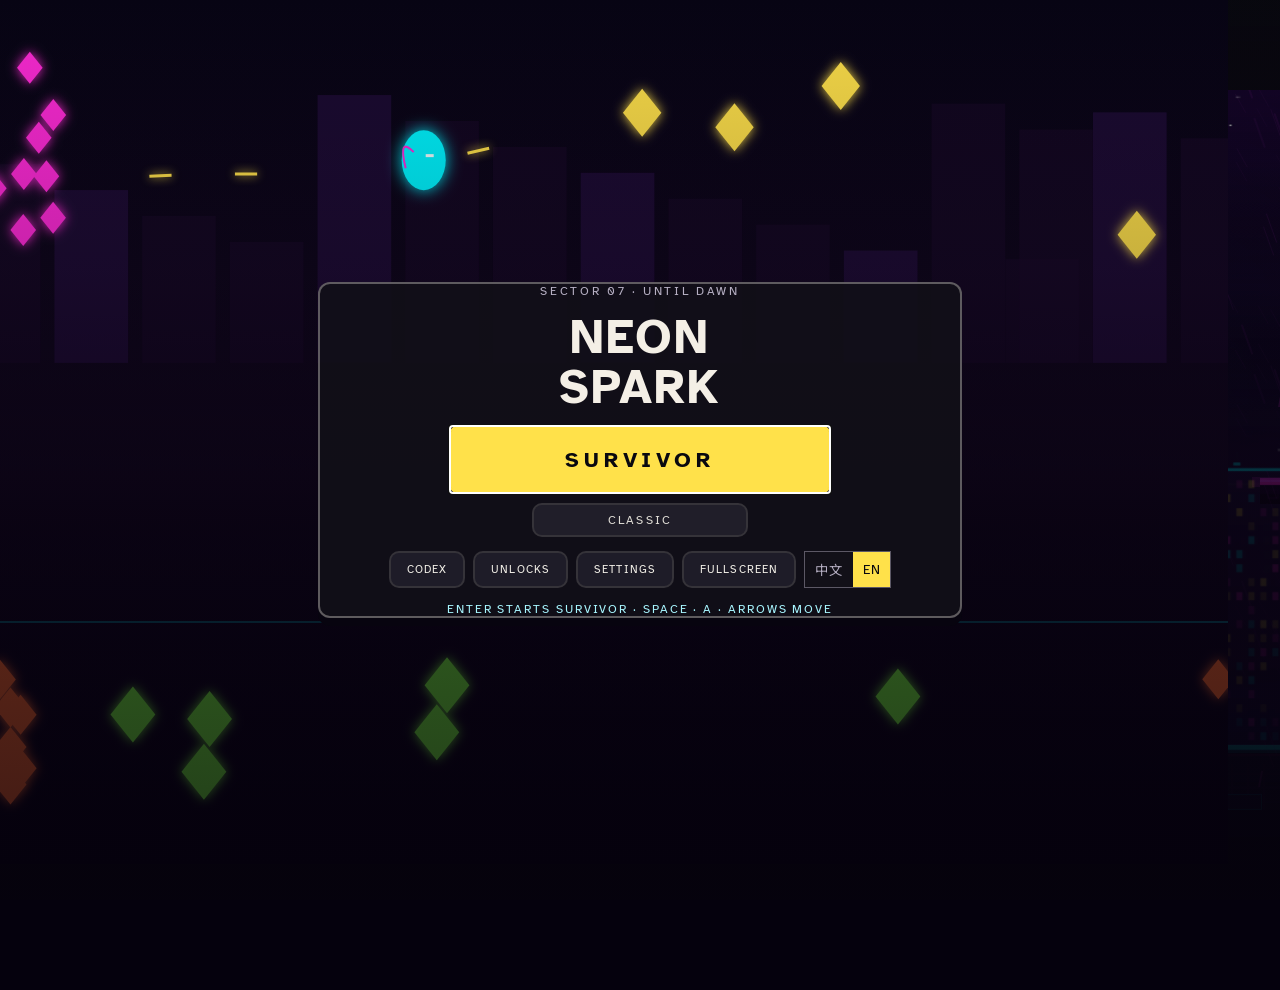
==== commit cda59c97: "r35 deploy 2a60511: index.html" ====
--- a/index.html
+++ b/index.html
@@ -5,8 +5,8 @@
     <meta name="viewport" content="width=device-width, initial-scale=1.0, viewport-fit=cover" />
     <title>NEON SPARK</title>
     <link rel="icon" type="image/svg+xml" href="./favicon.svg" />
-    <script type="module" crossorigin src="./assets/index-ZlUjY1gl.js"></script>
-    <link rel="stylesheet" crossorigin href="./assets/index-D9rF_ZGy.css">
+    <script type="module" crossorigin src="./assets/index-CFw6op9m.js"></script>
+    <link rel="stylesheet" crossorigin href="./assets/index-BdBmbiT6.css">
   </head>
   <body>
     <div id="game"></div>
--- a/assets/index-BdBmbiT6.css
+++ b/assets/index-BdBmbiT6.css
@@ -0,0 +1 @@
+.codex-shell{z-index:80;color:#f4efe6;font-family:var(--ns-font-ui,"Atkinson Hyperlegible", sans-serif);pointer-events:auto;background:#100e0c;grid-template-rows:auto 1fr auto;display:grid;position:fixed;inset:0}.codex-shell[hidden]{display:none}.codex-bar{background:#161310;border-bottom:1px solid #3a342c;flex-wrap:wrap;align-items:center;gap:8px 12px;padding:10px 12px 8px;display:flex}.codex-kicker{color:#a89880;letter-spacing:.22em;font-size:11px;font-family:var(--ns-font-ui,"Atkinson Hyperlegible", sans-serif)}.codex-title{font-family:var(--ns-font-ui,"Atkinson Hyperlegible", sans-serif);letter-spacing:.08em;color:#f4efe6;text-shadow:none;margin:0;font-size:22px;font-weight:700}.codex-tabs,.codex-tools{flex-wrap:wrap;gap:8px;display:flex}.codex-tabs{margin-left:auto}.codex-bar button,.codex-node{color:#e7f8ff;cursor:pointer;font-family:inherit}.codex-bar button{color:#f4efe6;letter-spacing:.08em;white-space:nowrap;box-shadow:none;background:#1c1814;border:1px solid #201e2a;padding:7px 10px;font-size:12px}.codex-bar button[aria-pressed=true],.codex-bar button.is-on{color:#ffe14a;border-color:#ffe14a;box-shadow:0 0 14px #ffe14a73}.codex-body{grid-template-rows:minmax(0,1fr);grid-template-columns:minmax(0,1fr);min-height:0;display:grid;position:relative}.codex-grid{min-height:0;padding:12px 14px 18px;display:none;overflow:auto}.codex-body.is-grid{grid-template-columns:minmax(0,1fr) minmax(280px,340px)}.codex-body.is-grid .codex-grid{display:block}.codex-body.is-grid .codex-stage{display:none}.codex-body.is-grid .codex-detail{border-width:0 0 0 1px;align-self:stretch;width:auto;height:100%;max-height:none;position:relative;inset:auto;overflow:auto}.codex-shell.is-items .codex-zoom,.codex-shell.is-items #codex-reveal,.codex-shell.is-items .codex-foot{display:none}.codex-section{color:#ff7ae4;letter-spacing:.16em;margin:14px 0 8px;font-size:12px;font-weight:400}.codex-section:first-child{margin-top:0}.codex-cards{grid-template-columns:repeat(auto-fill,minmax(168px,1fr));gap:8px;display:grid}.codex-card{text-align:left;color:#f4efe4;border:1px solid color-mix(in srgb, var(--node,#00f6ff) 70%, transparent);cursor:pointer;background:#1c1814;flex-direction:column;align-items:stretch;gap:4px;min-width:0;padding:0 0 8px;display:flex;overflow:hidden}.codex-card.is-on{border-color:#ffe14a;box-shadow:0 0 14px #ffe14a66}.codex-card.is-owned{box-shadow:inset 0 0 0 1px #7dff3e73}.codex-card-icon{background:#14110e;place-items:center;width:100%;height:84px;display:grid}.codex-card-icon img{object-fit:cover;width:100%;height:84px}.codex-card-name{letter-spacing:.04em;min-width:0;padding:0 8px;font-size:13px;font-weight:700;line-height:1.2}.codex-card-tags{flex-wrap:wrap;gap:4px;min-width:0;padding:0 8px;display:flex}.codex-card-tags i{letter-spacing:.08em;border:1px solid;padding:0 5px;font-size:10px;font-style:normal;line-height:1.3}.codex-recipe{color:#ffe14a;margin:0 0 8px;font-size:14px;line-height:1.35}.codex-result{grid-template-rows:auto auto;grid-template-columns:40px minmax(0,1fr);align-items:center;gap:2px 8px;margin-bottom:8px;display:grid}.codex-result img{object-fit:contain;background:#070414;border:1px solid #ffe14a73;grid-row:1/span 2;width:40px;height:40px}.codex-result b{letter-spacing:.06em;font-size:13px}.codex-result span{color:#d7f6ff;font-size:12px;line-height:1.35}.codex-stage{touch-action:none;cursor:grab;background-image:linear-gradient(#00f6ff0d 1px,#0000 1px),linear-gradient(90deg,#00f6ff0d 1px,#0000 1px);background-size:48px 48px;position:absolute;inset:0;overflow:hidden}.codex-stage.is-drag{cursor:grabbing}.codex-world{transform-origin:0 0;position:absolute;top:0;left:0}.codex-lines{pointer-events:none;position:absolute;top:0;left:0;overflow:visible}.codex-lines line{stroke-linecap:round;filter:drop-shadow(0 0 4px)}.codex-node{box-sizing:border-box;border:1px solid var(--node,#00f6ff);width:176px;height:72px;box-shadow:0 0 12px color-mix(in srgb, var(--node) 55%, transparent);text-align:left;background:linear-gradient(#140a22f0,#05010df0);grid-template-columns:36px minmax(0,1fr);align-items:center;gap:6px;padding:6px 8px;display:grid;position:absolute;overflow:hidden}.codex-node.is-owned{box-shadow:0 0 16px color-mix(in srgb, var(--node) 80%, transparent)}.codex-node.is-ready{border-color:#ffe14a;box-shadow:0 0 16px #ffe14ab3}.codex-node.is-done{border-color:#7dff3e;box-shadow:0 0 16px #7dff3ea6}.codex-node.is-pin,.codex-node:focus-visible,.codex-node.is-nav{outline-offset:2px;outline:2px solid #ffe14a}.codex-glyph{border:1px solid var(--node,#00f6ff);width:32px;height:32px;color:var(--node,#00f6ff);font-family:var(--ns-font-display,"Silkscreen", sans-serif);letter-spacing:.04em;place-items:center;font-size:12px;display:grid}.codex-glyph img{object-fit:contain;width:28px;height:28px}.codex-copy{min-width:0;overflow:hidden}.codex-label{-webkit-line-clamp:2;font-family:var(--ns-font-display,"Silkscreen", sans-serif);letter-spacing:.04em;overflow-wrap:anywhere;-webkit-box-orient:vertical;font-size:11px;line-height:1.25;display:-webkit-box;overflow:hidden}.codex-kind{color:#a8f6ff;font-family:var(--ns-font-ui,sans-serif);letter-spacing:.14em;margin-top:2px;font-size:10px;display:block}.codex-node.is-secret{color:#0000;box-shadow:none;border-color:#a8f6ff47}.codex-node.is-secret .codex-kind{color:#0000}.codex-node.is-secret .codex-label{color:#d7f6ff;font-family:var(--ns-font-ui,"Atkinson Hyperlegible", sans-serif);letter-spacing:0;-webkit-line-clamp:4;white-space:normal;font-size:11px;line-height:1.25}.codex-node.is-secret .codex-glyph{clip-path:none;background:#070414;box-shadow:inset 0 0 0 1px #a8f6ff73}.codex-glyph img.is-silhouette{filter:grayscale()brightness(.5)contrast(1.7)drop-shadow(0 0 1px #d2f6ffe6);opacity:1}.codex-detail{pointer-events:auto;background:#080410eb;border:1px solid #00f6ff8c;width:min(320px,100% - 24px);max-height:calc(100% - 24px);padding:14px 14px 16px;position:absolute;top:12px;right:12px;overflow:auto;box-shadow:0 0 24px #00f6ff47}.codex-detail[hidden]{display:none}.codex-detail.is-secret .codex-glyph{clip-path:none;background:0 0}.codex-detail h3{font-family:var(--ns-font-display,"Silkscreen", sans-serif);letter-spacing:.08em;margin:6px 0;font-size:16px;font-weight:400}.codex-detail h4{color:#ff7ae4;letter-spacing:.18em;margin:12px 0 6px;font-size:11px}.codex-detail p,.codex-detail li{color:#d7f6ff;margin:0;font-size:13px;line-height:1.4}.codex-detail ul{margin:0;padding-left:16px}.codex-detail li.is-met{color:#7dff3e}.codex-detail .codex-glyph{width:48px;height:48px}.codex-foot{color:#a8f6ff;letter-spacing:.08em;border-top:1px solid #00f6ff33;padding:8px 16px 12px;font-size:11px}.evo-hint{color:#ff7ae4;letter-spacing:.08em;font-size:11px;line-height:1.3}.evo-hint.is-live{color:#ffe14a;text-shadow:0 0 8px #ffe14a73}.syn-row{flex-wrap:wrap;gap:4px;display:flex}.syn-chip{color:#a8f6ff;letter-spacing:.08em;border:1px solid #a8f6ff66;padding:2px 6px;font-size:10px;font-style:normal}.syn-chip.is-live{color:#ffe14a;border-color:#ffe14a;box-shadow:0 0 8px #ffe14a59}#touch-hud .evo-progress{gap:8px;min-width:min(420px,86vw);max-height:220px;display:grid;overflow:auto}#touch-hud .evo-row{letter-spacing:.04em;gap:3px;font-size:12px;display:grid}#touch-hud .evo-row b{font-weight:700}#touch-hud .evo-row.is-ready b{color:#ffe14a}#touch-hud .evo-row.is-done b{color:#7dff3e}#touch-hud .evo-meter{background:#1c1030;height:4px}#touch-hud .evo-meter i{background:var(--ns-accent);height:100%;box-shadow:none;display:block}html[data-locale=zh-CN] .codex-shell,html[data-locale=zh-CN] .codex-label,html[data-locale=zh-CN] .codex-title,html[data-locale=zh-CN] .fe-card{font-family:var(--ns-font-cjk,"Noto Sans SC", sans-serif);letter-spacing:.02em}@media (max-width:900px),(max-height:520px){.codex-tabs{margin-left:0}.codex-kicker{display:none}.codex-title{font-size:16px}.codex-bar{gap:6px;padding:6px 8px}.codex-foot{display:none}.codex-detail{width:auto;max-height:42%;inset:auto 8px 8px}.codex-body.is-grid{grid-template-columns:minmax(0,1.2fr) minmax(220px,.9fr)}.codex-body.is-grid .codex-detail{width:auto;height:100%;max-height:none;position:relative;inset:auto}.codex-grid{padding:8px}.codex-cards{grid-template-columns:repeat(auto-fill,minmax(136px,1fr));gap:6px}.codex-card{padding:0 0 6px}.codex-card-icon,.codex-card-icon img{object-fit:cover;width:100%;height:64px}.codex-card-name,.codex-recipe{font-size:12px}}@font-face{font-family:Silkscreen;src:url(./silkscreen-latin-400-CtPo2yA5.woff2)format("woff2");font-weight:400;font-style:normal;font-display:swap}@font-face{font-family:Silkscreen;src:url(./silkscreen-latin-700-CSE2nhgM.woff2)format("woff2");font-weight:700;font-style:normal;font-display:swap}@font-face{font-family:Atkinson Hyperlegible;src:url(./atkinson-latin-400-BrHNak5F.woff2)format("woff2");font-weight:400;font-style:normal;font-display:swap}@font-face{font-family:Atkinson Hyperlegible;src:url(./atkinson-latin-700-GZI4o3u0.woff2)format("woff2");font-weight:700;font-style:normal;font-display:swap}@font-face{font-family:Noto Sans SC;src:url(./noto-sans-sc-400-DS5SpWNO.woff2)format("woff2");font-weight:400;font-style:normal;font-display:swap;unicode-range:U+2E80-2EFF,U+3000-303F,U+3100-312F,U+32??,U+3400-4DBF,U+4E00-9FFF,U+F900-FAFF,U+FF00-FFEF}@font-face{font-family:Noto Sans SC;src:url(./noto-sans-sc-700-BmuLCgFi.woff2)format("woff2");font-weight:700;font-style:normal;font-display:swap;unicode-range:U+2E80-2EFF,U+3000-303F,U+3100-312F,U+32??,U+3400-4DBF,U+4E00-9FFF,U+F900-FAFF,U+FF00-FFEF}@scope(#survivor-hud){.frame{--cut:var(--ns-cut);--frame:var(--ns-line);background:var(--frame);border-radius:var(--ns-radius);padding:2px;display:block}.frame-in{border-radius:calc(var(--ns-radius) - 2px);color:var(--ns-text);background:linear-gradient(#1e1c28,#121018);box-shadow:inset 0 1px #ffffff0f}:scope{pointer-events:none;font-family:var(--ns-font-ui);color:var(--ns-text);position:absolute;inset:0;container:hud/size}:scope.is-fixed{z-index:40;position:fixed}:scope.modal-open .hud-topbar,:scope.modal-open .slot-dock,:scope.modal-open .hud-bottom,:scope.modal-open .hud-hint,:scope.modal-open .hud-cross,:scope.title-open .hud-topbar,:scope.title-open .hud-bottom,:scope.title-open .slot-dock,:scope.title-open .bossbar,:scope.title-open .hud-hint,:scope.title-open .hud-cross,:scope.title-open .hud-banner,:scope.title-open .hud-fps,:scope.title-open .hud-debug{visibility:hidden}.hud-topbar{align-items:center;gap:var(--ns-space-2);padding:calc(var(--ns-space-3) + env(safe-area-inset-top)) calc(var(--ns-space-4) + env(safe-area-inset-right)) 0 calc(var(--ns-space-4) + env(safe-area-inset-left));flex-direction:column;display:flex}.timer{min-width:168px;box-shadow:none;background:0 0;flex-direction:column;align-items:center;padding:4px 22px 6px;display:flex}.timer-digits{font-family:var(--ns-font-display);font-size:var(--ns-timer);letter-spacing:.06em;color:var(--ns-white);text-shadow:0 0 1px #140814, 0 0 12px rgba(0, 246, 255, calc(var(--ns-flash) * .85));line-height:1}.timer-cap,.hud-room{font-size:var(--ns-text-xs);letter-spacing:.16em;color:var(--ns-ice)}.hud-room{color:var(--ns-pink)}.xp-row{align-items:center;gap:var(--ns-space-2);width:min(560px,100% - 300px);display:flex}.hud-stack{flex-direction:column;align-items:center;gap:6px;width:min(640px,100% - 300px);margin-top:4px;display:flex}.level-badge{--cut:6px;clip-path:none;background:0 0;flex:none;padding:0}.level-badge .frame-in{min-width:64px;min-height:48px;box-shadow:inset 0 0 0 1px var(--ns-yellow);background:#100818;flex-direction:column;justify-content:center;align-items:center;padding:6px 10px 8px;display:flex}.level-tag{font-size:var(--ns-text-xs);letter-spacing:.14em;color:var(--ns-yellow)}.level-num{font-family:var(--ns-font-display);font-size:var(--ns-text-md);color:var(--ns-white);line-height:1.45}.xp{--cut:8px;--frame:#a8f6ff73;flex:1}.xp-track{background:#100818;height:14px;position:relative;overflow:hidden}.xp-fill{background:linear-gradient(90deg, #047c86, var(--ns-cyan) 70%, var(--ns-white));width:0;height:100%;box-shadow:var(--ns-glow-cyan);display:block}.xp-label{font-style:normal;font-size:var(--ns-text-xs);letter-spacing:.12em;color:var(--ns-white);text-shadow:0 1px 2px #05010d;align-items:center;display:flex;position:absolute;top:0;bottom:0;right:8px}.bossbar{align-items:center;gap:var(--ns-space-3);width:100%;margin:0;display:flex}.bossbar[hidden],.hud-banner[hidden],.hud-fps[hidden],.hud-debug[hidden],.hud-mute[hidden],.hud-hint[hidden],.hud-cross[hidden],.overlay[hidden],.combo[hidden]{display:none!important}.boss-tag,.boss-pct{font-size:var(--ns-text-xs);letter-spacing:.14em;color:var(--ns-magenta);flex:none}.boss-track{background:#140814;flex:1;height:12px;position:relative;box-shadow:inset 0 0 0 1px #ff2bd659}.boss-track i{background:var(--ns-cyan);width:0;height:100%;box-shadow:var(--ns-glow-cyan);display:block}.boss-track i.phase2{background:var(--ns-magenta);box-shadow:var(--ns-glow-mag)}.phase-mark{z-index:2;background:var(--ns-yellow);width:2px;height:18px;box-shadow:0 0 8px var(--ns-yellow);position:absolute;top:-3px;left:50%}.hud-bottom{justify-content:space-between;align-items:flex-end;gap:var(--ns-space-3);padding:0 calc(var(--ns-space-4) + env(safe-area-inset-right)) calc(var(--ns-space-3) + env(safe-area-inset-bottom)) calc(var(--ns-space-4) + env(safe-area-inset-left));pointer-events:none;display:flex;position:absolute;bottom:0;left:0;right:0}.vitals,.hud-meta{flex-direction:column;gap:6px;min-width:0;display:flex}.hud-meta{align-items:flex-end}.hp-head,.dash-row,.combo-head{justify-content:space-between;gap:var(--ns-space-2);font-size:var(--ns-text-xs);letter-spacing:.14em;color:var(--ns-ice);display:flex}.hp-text,.combo-num,.scrap-num,.crystal-num{font-variant-numeric:tabular-nums;color:var(--ns-white);font-size:var(--ns-text-sm);letter-spacing:.04em}.hp{background:#1a1028;height:14px;position:relative;overflow:hidden;box-shadow:inset 0 0 0 1px #3c2a4e}.hp .ghost,.hp .fill{width:0;height:100%;position:absolute;top:0;left:0}.hp .ghost{background:var(--ns-ghost);box-shadow:0 0 8px var(--ns-ghost)}.hp .fill{background:var(--ns-lime);box-shadow:var(--ns-glow-lime)}.hp.low .fill{background:var(--ns-hot);box-shadow:var(--ns-glow-hot);animation:.7s ease-in-out infinite hp-pulse}.dash-row{justify-content:flex-start;align-items:center}.pips{gap:5px;display:flex}.pips i{background:#3c2a4e;width:10px;height:10px;transform:rotate(45deg);box-shadow:inset 0 0 0 1px #00f6ff59}.pips i.on{background:var(--ns-cyan);box-shadow:var(--ns-glow-cyan)}.pips i.hot{background:var(--ns-magenta);box-shadow:var(--ns-glow-mag)}.slot-dock{top:calc(8px + env(safe-area-inset-top));right:calc(8px + env(safe-area-inset-right));z-index:3;pointer-events:none;background:#05010d8c;flex-direction:column;align-items:flex-end;gap:2px;max-width:46%;padding:4px 6px 6px;display:flex;position:absolute}.slot-label{font-size:var(--ns-text-xs);letter-spacing:.18em;color:var(--ns-text-dim)}.slot-row{justify-content:flex-end;gap:4px;min-width:0;display:flex}.slot{--cut:6px;--frame:#a8f6ff47;flex-direction:column;align-items:stretch;gap:2px;width:64px;display:flex}.slot-face{--cut:7px}.slot-row[data-kind=weapon] .slot:not(.is-empty){--frame:var(--ns-cyan)}.slot-row[data-kind=passive] .slot:not(.is-empty){--frame:var(--ns-magenta)}.slot.is-evolved{--frame:var(--ns-yellow)}.slot-in{background:#100818;place-items:center;height:52px;display:grid;position:relative;overflow:hidden}.slot-icon{z-index:2;object-fit:contain;pointer-events:none;width:44px;height:44px;position:relative}.slot.is-empty .slot-icon{display:none}.slot.is-cooling .slot-icon{opacity:.55}.slot-glyph{display:none}.slot.is-empty .slot-glyph{color:#0000}.slot.is-empty .slot-in:after{content:"";border:1px solid #a8f6ff59;width:8px;height:8px;transform:rotate(45deg)}.sweep{z-index:1;background:conic-gradient(from -90deg, #ffe14af2 calc(var(--cd,0) * 1turn), transparent 0);opacity:0;pointer-events:none;position:absolute;inset:1px;-webkit-mask:radial-gradient(circle,#0000 54%,#000 60%);mask:radial-gradient(circle,#0000 54%,#000 60%)}.slot.is-cooling .slot-glyph{opacity:.55}.slot.is-cooling .sweep{opacity:1}.slot-pips{justify-content:center;gap:2px;display:flex}.slot-pips i{background:#3c2a4e;width:4px;height:4px}.slot-pips i.on{background:var(--ns-yellow);box-shadow:0 0 4px var(--ns-yellow)}.slot-name{text-align:center;font-size:calc(9px * var(--ns-font-scale));letter-spacing:.06em;color:var(--ns-text-dim);white-space:nowrap;text-overflow:ellipsis;display:block;overflow:hidden}.combo{width:100%;max-width:180px}.combo.is-idle .combo-num{color:var(--ns-text-dim)}.combo.is-hot .combo-num{color:var(--ns-yellow);animation:.8s ease-in-out infinite combo-hot}.combo-track{background:#1a1028;height:6px;margin-top:4px;box-shadow:inset 0 0 0 1px #ffe14a47}.combo-fill{background:linear-gradient(90deg, var(--ns-orange), var(--ns-yellow));width:0;height:100%;display:block}.counters{gap:var(--ns-space-3);display:flex}.counter{color:var(--ns-yellow);align-items:center;gap:4px;display:flex}.counter.crystal{color:var(--ns-cyan)}.counter .ico{width:14px;height:14px}.counter.pop b{animation:.28s score-pop}.hud-score{font-family:var(--ns-font-display);font-size:var(--ns-text-sm);color:var(--ns-yellow);letter-spacing:.12em;transform-origin:100%}.hud-score.pop{animation:.28s score-pop}.hud-mute{color:var(--ns-magenta);letter-spacing:.16em;font-size:var(--ns-text-xs)}.hud-fps{color:var(--ns-lime);font-family:var(--ns-font-display);font-size:var(--ns-text-xs);text-shadow:var(--ns-glow-lime);position:absolute;top:8px;left:12px}.hud-debug{color:var(--ns-ice);font-family:var(--ns-font-ui);font-size:var(--ns-text-xs);background:#05010db8;margin:0;padding:8px 10px;line-height:1.45;position:absolute;top:28px;left:12px}.hud-hint{text-align:center;max-width:min(640px,100% - 280px);color:var(--ns-text);font-size:var(--ns-text-xs);letter-spacing:.08em;background:#05010db8;padding:4px 10px;transition:opacity .8s;position:static}.hud-hint.dim{opacity:.28}.hud-banner{text-align:center;width:100%;color:var(--ns-white);font-family:var(--ns-font-display);font-size:calc(22px * var(--ns-font-scale));letter-spacing:.16em;text-shadow:var(--ns-glow-mag);background:#05010db8;margin:0;padding:2px 8px;line-height:1.15;position:static}.hud-banner.slam{font-size:calc(42px * var(--ns-font-scale));letter-spacing:.22em;text-shadow:var(--ns-glow-mag), var(--ns-glow-cyan)}.hud-cross{border:2px solid var(--ns-cyan);width:14px;height:14px;box-shadow:var(--ns-glow-cyan);margin:-7px 0 0 -7px;position:absolute;top:0;left:0}.hud-cross:before,.hud-cross:after{content:"";background:var(--ns-cyan);position:absolute}.hud-cross:before{width:2px;height:18px;top:-5px;left:4px}.hud-cross:after{width:18px;height:2px;top:4px;left:-5px}.overlay{justify-content:center;align-items:center;gap:var(--ns-space-4);pointer-events:auto;cursor:auto;padding:var(--ns-space-4);background:#05010db8;flex-direction:column;display:flex;position:absolute;inset:0}.pause-screen,.settings-screen{-webkit-backdrop-filter:blur(10px)saturate(.85);backdrop-filter:blur(10px)saturate(.85);background:#05010d75}.title-screen{background:radial-gradient(at 50% 38%,#ff2bd62e,#0000 46%),radial-gradient(at 50% 80%,#00f6ff1f,#0000 42%),#05010de6}.overlay-kicker,.title-kicker{color:var(--ns-pink);letter-spacing:.28em;font-size:var(--ns-text-xs)}.overlay-title{color:var(--ns-white);font-family:var(--ns-font-display);font-size:var(--ns-text-xl);letter-spacing:.12em;text-align:center;margin:0;font-weight:400}.overlay-sub{color:var(--ns-ice);letter-spacing:.12em;font-size:var(--ns-text-xs);text-align:center}.title-logo{color:var(--ns-white);font-family:var(--ns-font-display);font-size:var(--ns-text-display);letter-spacing:.06em;text-align:center;text-shadow:0 0 18px rgba(0, 246, 255, calc(var(--ns-flash) * .9)), 0 0 28px rgba(255, 43, 214, calc(var(--ns-flash) * .7));line-height:.9}.title-actions,.menu-actions{justify-content:center;gap:var(--ns-space-3);flex-wrap:wrap;display:flex}.menu-panel .menu-actions{flex-direction:column;width:min(220px,100%)}.menu-panel .ns-btn{width:100%}.ns-btn{color:var(--ns-cyan);cursor:pointer;font-family:var(--ns-font-ui);letter-spacing:.16em;font-size:var(--ns-text-sm);background:0 0;border:0;padding:0;display:inline-block}.ns-btn .frame-in{box-shadow:var(--ns-glow-cyan);background:#080410e0;padding:10px 18px;display:block}.ns-btn:focus-visible .frame-in,.ns-btn.is-pad .frame-in{outline:2px solid var(--ns-yellow);outline-offset:2px}.ns-btn.danger{color:var(--ns-pink)}.menu-panel{width:min(420px,100%)}.menu-panel .frame-in{align-items:center;gap:var(--ns-space-4);padding:var(--ns-space-6) var(--ns-space-5);flex-direction:column;display:flex}.settings-panel{width:min(460px,100%)}.settings-panel .frame-in{align-items:stretch}.set-row{justify-content:space-between;align-items:center;gap:var(--ns-space-3);font-size:var(--ns-text-sm);letter-spacing:.08em;display:flex}.seg{gap:6px;display:flex}.seg button{min-width:40px;color:var(--ns-text);border:1px solid var(--ns-line);font-family:var(--ns-font-ui);font-size:var(--ns-text-sm);cursor:pointer;background:#100818;padding:6px 8px}.seg button[aria-pressed=true]{color:#140814;background:var(--ns-cyan);border-color:var(--ns-cyan)}.seg button:focus-visible,.set-row input:focus-visible{outline:none}.seg button:focus-visible:not([aria-pressed=true]){box-shadow:inset 0 0 0 1px #f4f1ea47}.set-row input{width:18px;height:18px;accent-color:var(--ns-cyan)}.cards{justify-content:center;gap:var(--ns-space-4);flex-wrap:wrap;width:min(1240px,100%);display:flex}.ns-card{width:220px;color:var(--ns-text);font-family:var(--ns-font-ui);text-align:left;cursor:pointer;background:0 0;border:0;padding:0;transition:transform .16s}.ns-card-face{width:100%}.ns-card:hover,.ns-card.is-hover,.ns-card:focus-visible,.ns-card.is-pad{z-index:1;transform:translateY(-6px)}.ns-card:focus-visible,.ns-card.is-pad{outline:2px solid var(--ns-yellow);outline-offset:4px}.ns-card:disabled{cursor:not-allowed;transform:none}.ns-card-body{flex-direction:column;gap:8px;min-height:236px;padding:12px;display:flex;position:relative;overflow:hidden}.card-top,.tags,.price{flex-wrap:wrap;align-items:center;gap:6px;display:flex}.card-top{justify-content:space-between}.rarity{font-size:var(--ns-text-xs);letter-spacing:.14em;color:var(--frame,var(--ns-text));align-items:center;gap:5px;display:inline-flex}.shape{fill:currentColor;flex:none;width:12px;height:12px}.ns-card[data-rarity=common]{--frame:var(--ns-common)}.ns-card[data-rarity=uncommon]{--frame:var(--ns-uncommon)}.ns-card[data-rarity=rare]{--frame:var(--ns-rare)}.ns-card[data-rarity=epic]{--frame:var(--ns-epic)}.ns-card[data-rarity=legendary]{--frame:var(--ns-legendary)}.hotkey{font-family:var(--ns-font-display);font-size:calc(10px * var(--ns-font-scale));color:var(--ns-yellow)}.card-icon{background:#241910;place-items:center;height:96px;display:grid;box-shadow:inset 0 0 0 3px #0c0a12}.card-icon .badge{object-fit:contain;width:96px;height:96px;display:block}.glyph{font-family:var(--ns-font-display);font-size:var(--ns-text-lg);color:var(--ns-white);font-weight:400}.card-name{font-size:var(--ns-text-sm);letter-spacing:.06em}.blurb{color:var(--ns-text-dim);font-size:var(--ns-text-xs);-webkit-line-clamp:2;-webkit-box-orient:vertical;line-height:1.35;display:-webkit-box;overflow:hidden}.stat-lines{flex-direction:column;gap:3px;margin:0;padding:0;list-style:none;display:flex}.stat-lines li{font-size:var(--ns-text-xs);justify-content:space-between;gap:8px;display:flex}.stat-value{white-space:nowrap}.stat-label{color:var(--ns-text-dim)}.delta-up .stat-value{color:var(--ns-up)}.delta-down .stat-value{color:var(--ns-down)}.delta-up .stat-value:before{content:"▲ "}.delta-down .stat-value:before{content:"▼ "}.delta-flat .stat-value{color:var(--ns-ice)}.tag{font-style:normal;font-size:calc(10px * var(--ns-font-scale));letter-spacing:.12em;color:var(--ns-ice);padding:2px 5px;box-shadow:inset 0 0 0 1px #a8f6ff59}.tag.owned{color:var(--ns-yellow)}.price{font-variant-numeric:tabular-nums;letter-spacing:.06em;margin-top:auto}.price-scrap,.price-crystal{align-items:center;gap:4px;display:inline-flex}.price .ico{width:12px;height:12px}.price-scrap{color:var(--ns-yellow)}.price-crystal{color:var(--ns-cyan)}.price.is-broke,.price.is-broke .price-scrap,.price.is-broke .price-crystal{color:var(--ns-down)}.ns-sparks{pointer-events:none;opacity:0;position:absolute;inset:0}.ns-card:hover .ns-sparks,.ns-card.is-hover .ns-sparks,.ns-card:focus-visible .ns-sparks,.ns-card.is-pad .ns-sparks{opacity:1}.ns-card.is-hover .spark,.ns-card.is-pad .spark{animation-play-state:paused;animation-delay:-.42s}.spark{background:var(--ns-cyan);opacity:0;width:3px;height:3px;animation:.9s linear infinite ns-spark;position:absolute}.spark-1{--sx:-8px;--sy:-28px;animation-delay:0s;top:70%;left:18%}.spark-2{--sx:10px;--sy:-32px;background:var(--ns-yellow);animation-delay:.15s;top:64%;left:70%}.spark-3{--sx:2px;--sy:-36px;animation-delay:.3s;top:80%;left:40%}.spark-4{--sx:12px;--sy:-20px;background:var(--ns-magenta);animation-delay:.45s;top:48%;left:84%}.spark-5{--sx:-10px;--sy:-18px;animation-delay:.2s;top:40%;left:12%}.spark-6{--sx:6px;--sy:-22px;background:var(--ns-white);animation-delay:.55s;top:30%;left:55%}.sum-clock,.final-score{font-family:var(--ns-font-display);letter-spacing:.12em;color:var(--ns-white)}.sum-clock{font-size:var(--ns-text-lg);color:var(--ns-cyan)}.final-score{font-size:var(--ns-text-xl);text-shadow:var(--ns-glow-cyan)}.sum-grid{gap:var(--ns-space-3);grid-template-columns:repeat(4,minmax(0,1fr));width:min(560px,100%);display:grid}.sum-grid div{background:#080410a6;flex-direction:column;gap:4px;padding:8px;display:flex;box-shadow:inset 0 0 0 1px #a8f6ff33}.sum-grid span,.sum-bars-label,.sum-empty{font-size:var(--ns-text-xs);letter-spacing:.14em;color:var(--ns-text-dim)}.sum-num{font-family:var(--ns-font-display);font-size:var(--ns-text-md);color:var(--ns-white);font-weight:400}.summary-panel{width:min(640px,100%)}.summary-panel>.frame-in,.summary-body{align-items:center;gap:var(--ns-space-4);flex-direction:column;width:min(640px,100%);display:flex}.summary-panel>.frame-in{padding:var(--ns-space-5)}.sum-bars{flex-direction:column;gap:6px;width:min(560px,100%);display:flex}.bar-row{grid-template-columns:168px 1fr 72px;align-items:center;gap:8px;display:grid}.bar-name{font-size:var(--ns-text-xs);letter-spacing:.06em;color:var(--ns-text);align-items:center;gap:6px;display:inline-flex}.bar-name .badge{object-fit:contain;flex:none;width:40px;height:40px}.bar-track{background:#1a1028;height:8px;box-shadow:inset 0 0 0 1px #a8f6ff33}.bar-track i{width:0;height:100%;box-shadow:0 0 8px color-mix(in srgb, currentColor 40%, transparent);display:block}.bar-value{font-variant-numeric:tabular-nums;text-align:right;font-size:var(--ns-text-xs);color:var(--ns-white)}.floater-samples{align-items:flex-end;gap:36px;min-height:72px;padding:8px 4px 12px;display:flex;position:relative}.floater-samples .floater{position:relative;transform:none}.floater-field{background:radial-gradient(circle at 50% 60%,#ff2bd629,#0000 46%),linear-gradient(#140820,#05010d);height:220px;position:relative;overflow:hidden;box-shadow:inset 0 0 0 1px #a8f6ff40}.floater{font-family:var(--ns-font-display);color:#f4fbff;letter-spacing:.04em;white-space:nowrap;-webkit-text-stroke:5px #140814;paint-order:stroke fill;text-shadow:0 0 #140814,1px 1px #140814,-1px 1px #140814,1px -1px #140814,-1px -1px #140814;font-size:20px;position:absolute;transform:translate(-50%,-50%)}.floater.is-crit{color:var(--ns-yellow);-webkit-text-stroke-color:#2a0618;font-size:30px}.legend{gap:var(--ns-space-3);flex-wrap:wrap;display:flex}.legend i{letter-spacing:.12em;font-style:normal;font-size:var(--ns-text-xs);align-items:center;gap:6px;display:inline-flex}.gallery{max-width:1280px;padding:var(--ns-space-5) var(--ns-space-4) 80px;gap:var(--ns-space-6);font-family:var(--ns-font-ui);color:var(--ns-text);flex-direction:column;margin:0 auto;display:flex}.gallery header,.gallery-block{gap:var(--ns-space-3);flex-direction:column;display:flex}.gallery h1,.gallery h2{font-family:var(--ns-font-display);letter-spacing:.08em;margin:0;font-weight:400}.gallery h1{font-size:var(--ns-text-xl)}.gallery h2{font-size:var(--ns-text-lg);color:var(--ns-cyan)}.gallery p{color:var(--ns-text-dim);max-width:70ch;margin:0}.gallery-a11y,.gallery-row{gap:var(--ns-space-3);flex-wrap:wrap;align-items:center;display:flex}.stage{aspect-ratio:16/9;background:radial-gradient(at 50% 100%,#ff2bd633,#0000 52%),radial-gradient(at 18% 30%,#00f6ff24,#0000 42%),linear-gradient(#1a0533,#05010d 72%);width:min(1280px,100%);position:relative;overflow:hidden;box-shadow:inset 0 0 0 1px #a8f6ff47}.stage-menu{aspect-ratio:auto;height:640px}.stage-mobile{aspect-ratio:auto;width:min(844px,100%);height:390px}.stage-split{gap:var(--ns-space-4);grid-template-columns:repeat(auto-fit,minmax(280px,1fr));display:grid}.stage-split .stage{aspect-ratio:16/10}html.ns-gallery,html.ns-gallery body,html.ns-gallery #game{cursor:auto;background:var(--ns-void);height:auto;min-height:100%;overflow:auto}:scope.is-compact .timer-digits{font-size:calc(30px * var(--ns-font-scale))}:scope.is-compact .timer{min-width:0;padding:2px 12px 4px}:scope.is-compact .xp-track,:scope.is-compact .hp{height:8px}:scope.is-compact .hud-hint,:scope.is-compact .slot-name,:scope.is-compact .hud-score,:scope.is-compact .slot-label,:scope.is-compact .slot-pips{display:none}:scope.is-compact .slot{width:26px}:scope.is-compact .slot-in{height:22px}:scope.is-compact .hud-bottom{padding-bottom:calc(6px + env(safe-area-inset-bottom));gap:8px}:scope.is-compact .xp-row{width:min(280px,100% - 190px)}:scope.is-compact .hud-stack{width:min(320px,100% - 210px)}:scope.is-compact .slot-dock{top:calc(4px + env(safe-area-inset-top));right:calc(4px + env(safe-area-inset-right));padding:2px 4px}:scope.is-compact .hud-banner,:scope.is-compact .hud-banner.slam{font-size:calc(15px * var(--ns-font-scale));letter-spacing:.1em}:scope.is-compact .level-badge .frame-in{min-width:52px;min-height:32px;padding:4px 6px}:scope.is-narrow .xp-row{width:min(300px,100% - 200px)}:scope.is-narrow .hud-stack{width:min(340px,100% - 210px)}:scope.is-narrow .vitals,:scope.is-narrow .hud-meta{max-width:42%}@keyframes score-pop{50%{transform:scale(1.18)}}@keyframes hp-pulse{50%{filter:brightness(1.45)}}@keyframes combo-hot{50%{text-shadow:var(--ns-glow-hot)}}@keyframes ns-spark{0%{opacity:0;transform:translateY(6px)scale(1)}20%{opacity:1}to{transform:translate(var(--sx), var(--sy)) scale(.3);opacity:0}}html[data-reduced-flash="1"] .hp.low .fill,html[data-reduced-flash="1"] .combo.is-hot .combo-num,html[data-reduced-flash="1"] .spark,html[data-reduced-flash="1"] .hud-score.pop,html[data-reduced-flash="1"] .counter.pop b{animation:none!important}html[data-reduced-flash="1"] .ns-sparks{visibility:hidden}html[data-reduced-flash="1"] .ns-card,html[data-reduced-flash="1"] .hud-hint{transition:none}@media (max-width:720px){.sum-grid{grid-template-columns:repeat(2,minmax(0,1fr))}.bar-row{grid-template-columns:92px 1fr 56px}}#surv-end.end-screen{z-index:60;box-sizing:border-box;width:100vw;height:100vh;grid-template-rows:minmax(0,1fr);place-items:center;height:100dvh;max-height:100dvh;padding:8px;display:grid;position:fixed;inset:0;overflow:hidden}#surv-end .end-sheet{width:min(880px,100%);max-height:calc(100vh - 16px);flex-direction:column;min-height:0;max-height:calc(100dvh - 16px);display:flex}#surv-end .end-sheet>.frame-in{width:100%;min-height:0;max-height:calc(100vh - 16px);box-sizing:border-box;grid-template-rows:auto auto minmax(0,1fr) auto auto;place-items:stretch stretch;gap:8px;max-height:calc(100dvh - 16px);padding:12px 16px 10px;display:grid;overflow:hidden}#surv-end #surv-end-body{flex:auto;width:100%;min-height:0;max-height:none;overflow:auto}#surv-end .menu-actions{flex-flow:wrap;flex:none;justify-content:center;gap:10px;width:100%}#surv-end .menu-actions .ns-btn{width:auto;min-width:132px}#surv-end .overlay-title{margin:0;font-size:22px;line-height:1.05}#surv-end .overlay-kicker,#surv-end .overlay-sub{flex:none;margin:0}@media (max-height:520px){#surv-end .end-sheet>.frame-in{gap:4px;padding:8px 10px 6px}#surv-end .overlay-title{font-size:16px}}}@font-face{font-family:Neon Hans;src:url(./neon-hans-BugMWQVf.woff2)format("woff2");font-weight:500;font-style:normal;font-display:swap;unicode-range:U+2E80-9FFF,U+F900-FAFF,U+3000-303F,U+FF00-FFEF}@media (min-width:1100px){html[lang=zh-CN] #surv-shop .cards,html[lang=zh-CN] #surv-level .cards{flex-wrap:nowrap}html[lang=zh-CN] #surv-shop .ns-card,html[lang=zh-CN] #surv-level .ns-card{flex:1 1 0;width:auto;max-width:250px}}@media (max-height:520px){html[lang=zh-CN] .title-logo,html[lang=zh-CN] .fe-logo{font-size:36px}html[lang=zh-CN] .settings-screen,html[lang=zh-CN] .fe-select,html[lang=zh-CN] #surv-level,html[lang=zh-CN] #surv-shop,html[lang=zh-CN] #surv-unlocks,html[lang=zh-CN] #upgrade,html[lang=zh-CN] .title-screen{justify-content:flex-start;padding-top:8px;overflow:auto}html[lang=zh-CN] .ns-card-body{gap:4px;padding:8px}html[lang=zh-CN] .card-icon{height:28px}html[lang=zh-CN] .fe-title-tools{gap:4px}}@media (max-width:900px){html[lang=zh-CN] .hud-hint{max-width:calc(100vw - 16px);font-size:11px}}@font-face{font-family:Silkscreen;src:url(./silkscreen-latin-400-CtPo2yA5.woff2)format("woff2");font-weight:400;font-style:normal;font-display:swap}@font-face{font-family:Silkscreen;src:url(./silkscreen-latin-700-CSE2nhgM.woff2)format("woff2");font-weight:700;font-style:normal;font-display:swap}@font-face{font-family:Atkinson Hyperlegible;src:url(./atkinson-latin-400-BrHNak5F.woff2)format("woff2");font-weight:400;font-style:normal;font-display:swap}@font-face{font-family:Atkinson Hyperlegible;src:url(./atkinson-latin-700-GZI4o3u0.woff2)format("woff2");font-weight:700;font-style:normal;font-display:swap}@font-face{font-family:Noto Sans SC;src:url(./noto-sans-sc-400-DS5SpWNO.woff2)format("woff2");font-weight:400;font-style:normal;font-display:swap;unicode-range:U+2E80-2EFF,U+3000-303F,U+3100-312F,U+32??,U+3400-4DBF,U+4E00-9FFF,U+F900-FAFF,U+FF00-FFEF}@font-face{font-family:Noto Sans SC;src:url(./noto-sans-sc-700-BmuLCgFi.woff2)format("woff2");font-weight:700;font-style:normal;font-display:swap;unicode-range:U+2E80-2EFF,U+3000-303F,U+3100-312F,U+32??,U+3400-4DBF,U+4E00-9FFF,U+F900-FAFF,U+FF00-FFEF}:root{--ns-void:#09080f;--ns-ink:#121018;--ns-panel:#16141e;--ns-panel-2:#1e1c28;--ns-line:#f4f1ea29;--ns-text:#f3f0e8;--ns-text-dim:#b7b0c4;--ns-cyan:#00f6ff;--ns-magenta:#ff2bd6;--ns-pink:#ff2bd6;--ns-accent:#ffe14a;--ns-yellow:var(--ns-accent);--ns-lime:#7dff3e;--ns-orange:#ff6b2b;--ns-hot:#ff3b5c;--ns-ghost:#ff3b5c;--ns-white:#f7f4ec;--ns-ice:#b7b0c4;--ns-common:var(--ns-accent);--ns-uncommon:var(--ns-accent);--ns-rare:var(--ns-accent);--ns-epic:var(--ns-accent);--ns-legendary:var(--ns-accent);--ns-up:#7dff3e;--ns-down:#ff3b5c;--ns-space-1:4px;--ns-space-2:8px;--ns-space-3:12px;--ns-space-4:16px;--ns-space-5:24px;--ns-space-6:32px;--ns-space-7:48px;--ns-font-scale:1;--ns-text-xs:calc(12px * var(--ns-font-scale));--ns-text-sm:calc(14px * var(--ns-font-scale));--ns-text-md:calc(16px * var(--ns-font-scale));--ns-text-lg:calc(20px * var(--ns-font-scale));--ns-text-xl:calc(28px * var(--ns-font-scale));--ns-text-display:calc(64px * var(--ns-font-scale));--ns-timer:calc(34px * var(--ns-font-scale));--ns-font-ui:"Atkinson Hyperlegible", "Noto Sans SC", "Segoe UI", sans-serif;--ns-font-display:"Silkscreen", "Noto Sans SC", "Atkinson Hyperlegible", sans-serif;--ns-glow-cyan:none;--ns-glow-mag:none;--ns-glow-lime:none;--ns-glow-hot:none;--ns-radius:10px;--ns-radius-sm:10px;--ns-ease:cubic-bezier(.2, .8, .2, 1);--ns-ease-out:cubic-bezier(.16, 1, .3, 1);--ns-shadow:0 10px 24px #00000047;--ns-cut:0px;--ns-flash:1;--lightningcss-light: ;--lightningcss-dark:initial;color-scheme:dark}html[data-font-scale=sm]{--ns-font-scale:.9}html[data-font-scale=lg]{--ns-font-scale:1.22}html[data-reduced-flash="1"]{--ns-flash:0;--ns-glow-cyan:none;--ns-glow-mag:none;--ns-glow-lime:none;--ns-glow-hot:none}.frame{--cut:var(--ns-cut);--frame:var(--ns-line);background:var(--frame);border-radius:var(--ns-radius);padding:2px;display:block}.frame-in{border-radius:calc(var(--ns-radius) - 2px);color:var(--ns-text);background:linear-gradient(#1e1c28,#121018);box-shadow:inset 0 1px #ffffff0f}.ns-hud{pointer-events:none;font-family:var(--ns-font-ui);color:var(--ns-text);position:absolute;inset:0;container:hud/size}.ns-hud.is-fixed{z-index:40;position:fixed}.ns-hud.modal-open .hud-topbar,.ns-hud.modal-open .slot-dock,.ns-hud.modal-open .hud-bottom,.ns-hud.modal-open .hud-hint,.ns-hud.modal-open .hud-cross,.ns-hud.title-open .hud-topbar,.ns-hud.title-open .hud-bottom,.ns-hud.title-open .slot-dock,.ns-hud.title-open .bossbar,.ns-hud.title-open .hud-hint,.ns-hud.title-open .hud-cross,.ns-hud.title-open .hud-banner,.ns-hud.title-open .hud-fps,.ns-hud.title-open .hud-debug{visibility:hidden}.hud-topbar{align-items:center;gap:var(--ns-space-2);padding:calc(var(--ns-space-3) + env(safe-area-inset-top)) calc(var(--ns-space-4) + env(safe-area-inset-right)) 0 calc(var(--ns-space-4) + env(safe-area-inset-left));flex-direction:column;display:flex}.timer{min-width:168px;box-shadow:none;background:0 0;flex-direction:column;align-items:center;padding:4px 22px 6px;display:flex}.timer-digits{font-family:var(--ns-font-display);font-size:var(--ns-timer);letter-spacing:.06em;color:var(--ns-white);text-shadow:0 0 1px #140814, 0 0 12px rgba(0, 246, 255, calc(var(--ns-flash) * .85));line-height:1}.timer-cap,.hud-room{font-size:var(--ns-text-xs);letter-spacing:.16em;color:var(--ns-ice)}.hud-room{color:var(--ns-pink)}.xp-row{align-items:center;gap:var(--ns-space-2);width:min(560px,100% - 300px);display:flex}.hud-stack{flex-direction:column;align-items:center;gap:6px;width:min(640px,100% - 300px);margin-top:4px;display:flex}.level-badge{--cut:6px;clip-path:none;background:0 0;flex:none;padding:0}.level-badge .frame-in{min-width:64px;min-height:48px;box-shadow:inset 0 0 0 1px var(--ns-yellow);background:#100818;flex-direction:column;justify-content:center;align-items:center;padding:6px 10px 8px;display:flex}.level-tag{font-size:var(--ns-text-xs);letter-spacing:.14em;color:var(--ns-yellow)}.level-num{font-family:var(--ns-font-display);font-size:var(--ns-text-md);color:var(--ns-white);line-height:1.45}.xp{--cut:8px;--frame:#a8f6ff73;flex:1}.xp-track{background:#100818;height:14px;position:relative;overflow:hidden}.xp-fill{background:linear-gradient(90deg, #047c86, var(--ns-cyan) 70%, var(--ns-white));width:0;height:100%;box-shadow:var(--ns-glow-cyan);display:block}.xp-label{font-style:normal;font-size:var(--ns-text-xs);letter-spacing:.12em;color:var(--ns-white);text-shadow:0 1px 2px #05010d;align-items:center;display:flex;position:absolute;top:0;bottom:0;right:8px}.bossbar{align-items:center;gap:var(--ns-space-3);width:100%;margin:0;display:flex}.bossbar[hidden],.hud-banner[hidden],.hud-fps[hidden],.hud-debug[hidden],.hud-mute[hidden],.hud-hint[hidden],.hud-cross[hidden],.overlay[hidden],.combo[hidden]{display:none!important}.boss-tag,.boss-pct{font-size:var(--ns-text-xs);letter-spacing:.14em;color:var(--ns-magenta);flex:none}.boss-track i{background:var(--ns-cyan);width:0;height:100%;box-shadow:var(--ns-glow-cyan);display:block}.boss-track i.phase2{background:var(--ns-magenta);box-shadow:var(--ns-glow-mag)}.phase-mark{z-index:2;background:var(--ns-yellow);width:2px;height:18px;box-shadow:0 0 8px var(--ns-yellow);position:absolute;top:-3px;left:50%}.hud-bottom{justify-content:space-between;align-items:flex-end;gap:var(--ns-space-3);padding:0 calc(var(--ns-space-4) + env(safe-area-inset-right)) calc(var(--ns-space-3) + env(safe-area-inset-bottom)) calc(var(--ns-space-4) + env(safe-area-inset-left));pointer-events:none;display:flex;position:absolute;bottom:0;left:0;right:0}.vitals,.hud-meta{flex-direction:column;gap:6px;min-width:0;display:flex}.hud-meta{align-items:flex-end}.hp-head,.dash-row,.combo-head{justify-content:space-between;gap:var(--ns-space-2);font-size:var(--ns-text-xs);letter-spacing:.14em;color:var(--ns-ice);display:flex}.hp-text,.combo-num,.scrap-num,.crystal-num{font-variant-numeric:tabular-nums;color:var(--ns-white);font-size:var(--ns-text-sm);letter-spacing:.04em}.hp{background:#1a1028;height:14px;position:relative;overflow:hidden;box-shadow:inset 0 0 0 1px #3c2a4e}.hp.low .fill{background:var(--ns-hot);box-shadow:var(--ns-glow-hot);animation:.7s ease-in-out infinite hp-pulse}.dash-row{justify-content:flex-start;align-items:center}.pips{gap:5px;display:flex}.pips i{background:#3c2a4e;width:10px;height:10px;transform:rotate(45deg);box-shadow:inset 0 0 0 1px #00f6ff59}.slot-dock{top:calc(8px + env(safe-area-inset-top));right:calc(8px + env(safe-area-inset-right));z-index:3;pointer-events:none;background:#05010d8c;flex-direction:column;align-items:flex-end;gap:2px;max-width:46%;padding:4px 6px 6px;display:flex;position:absolute}.slot-label{font-size:var(--ns-text-xs);letter-spacing:.18em;color:var(--ns-text-dim)}.slot-row{justify-content:flex-end;gap:4px;min-width:0;display:flex}.slot{--cut:6px;--frame:#a8f6ff47;flex-direction:column;align-items:stretch;gap:2px;width:40px;display:flex}.slot-face{--cut:7px}.slot-row[data-kind=weapon] .slot:not(.is-empty){--frame:var(--ns-cyan)}.slot-row[data-kind=passive] .slot:not(.is-empty){--frame:var(--ns-magenta)}.slot.is-evolved{--frame:var(--ns-yellow)}.slot-in{background:#100818;place-items:center;height:30px;display:grid;position:relative;overflow:hidden}.slot-glyph{z-index:2;font-family:var(--ns-font-display);font-size:var(--ns-text-xs);letter-spacing:.04em;color:var(--ns-white);position:relative}.slot.is-empty .slot-glyph{color:#0000}.slot.is-empty .slot-in:after{content:"";border:1px solid #a8f6ff59;width:8px;height:8px;transform:rotate(45deg)}.sweep{z-index:1;background:conic-gradient(from -90deg, #ffe14af2 calc(var(--cd,0) * 1turn), transparent 0);opacity:0;pointer-events:none;position:absolute;inset:1px;-webkit-mask:radial-gradient(circle,#0000 54%,#000 60%);mask:radial-gradient(circle,#0000 54%,#000 60%)}.slot.is-cooling .slot-glyph{opacity:.55}.slot.is-cooling .sweep{opacity:1}.slot-pips{justify-content:center;gap:2px;display:flex}.slot-pips i{background:#3c2a4e;width:4px;height:4px}.slot-pips i.on{background:var(--ns-yellow);box-shadow:0 0 4px var(--ns-yellow)}.slot-name{text-align:center;font-size:calc(9px * var(--ns-font-scale));letter-spacing:.06em;color:var(--ns-text-dim);white-space:nowrap;text-overflow:ellipsis;display:block;overflow:hidden}.combo{width:100%;max-width:180px}.combo.is-idle .combo-num{color:var(--ns-text-dim)}.combo.is-hot .combo-num{color:var(--ns-yellow);animation:.8s ease-in-out infinite combo-hot}.combo-track{background:#1a1028;height:6px;margin-top:4px;box-shadow:inset 0 0 0 1px #ffe14a47}.combo-fill{background:linear-gradient(90deg, var(--ns-orange), var(--ns-yellow));width:0;height:100%;display:block}.counters{gap:var(--ns-space-3);display:flex}.counter{color:var(--ns-yellow);align-items:center;gap:4px;display:flex}.counter.crystal{color:var(--ns-cyan)}.counter .ico{width:14px;height:14px}.counter.pop b{animation:.28s score-pop}.hud-score{font-family:var(--ns-font-display);font-size:var(--ns-text-sm);color:var(--ns-yellow);letter-spacing:.12em;transform-origin:100%}.hud-mute{color:var(--ns-magenta);letter-spacing:.16em;font-size:var(--ns-text-xs)}.hud-fps{color:var(--ns-lime);font-family:var(--ns-font-display);font-size:var(--ns-text-xs);text-shadow:var(--ns-glow-lime);position:absolute;top:8px;left:12px}.hud-debug{color:var(--ns-ice);font-family:var(--ns-font-ui);font-size:var(--ns-text-xs);background:#05010db8;margin:0;padding:8px 10px;line-height:1.45;position:absolute;top:28px;left:12px}.hud-hint{text-align:center;max-width:min(640px,100% - 280px);color:var(--ns-text);font-size:var(--ns-text-xs);letter-spacing:.08em;background:#05010db8;padding:4px 10px;transition:opacity .8s;position:static}.hud-banner{text-align:center;width:100%;color:var(--ns-white);font-family:var(--ns-font-display);font-size:calc(22px * var(--ns-font-scale));letter-spacing:.16em;text-shadow:var(--ns-glow-mag);background:#05010db8;margin:0;padding:2px 8px;line-height:1.15;position:static}.hud-banner.slam{font-size:calc(42px * var(--ns-font-scale));letter-spacing:.22em;text-shadow:var(--ns-glow-mag), var(--ns-glow-cyan)}.hud-cross{border:2px solid var(--ns-cyan);width:14px;height:14px;box-shadow:var(--ns-glow-cyan);margin:-7px 0 0 -7px;position:absolute;top:0;left:0}.hud-cross:before,.hud-cross:after{content:"";background:var(--ns-cyan);position:absolute}.overlay{justify-content:center;align-items:center;gap:var(--ns-space-4);pointer-events:auto;cursor:auto;padding:var(--ns-space-4);background:#05010db8;flex-direction:column;display:flex;position:absolute;inset:0}.pause-screen,.settings-screen{-webkit-backdrop-filter:blur(10px)saturate(.85);backdrop-filter:blur(10px)saturate(.85);background:#05010d75}.overlay-kicker,.title-kicker{color:var(--ns-pink);letter-spacing:.28em;font-size:var(--ns-text-xs)}.overlay-title{color:var(--ns-white);font-family:var(--ns-font-display);font-size:var(--ns-text-xl);letter-spacing:.12em;text-align:center;margin:0;font-weight:400}.overlay-sub{color:var(--ns-ice);letter-spacing:.12em;font-size:var(--ns-text-xs);text-align:center}.title-logo{color:var(--ns-white);font-family:var(--ns-font-display);font-size:var(--ns-text-display);letter-spacing:.06em;text-align:center;text-shadow:0 0 18px rgba(0, 246, 255, calc(var(--ns-flash) * .9)), 0 0 28px rgba(255, 43, 214, calc(var(--ns-flash) * .7));line-height:.9}.title-actions,.menu-actions{justify-content:center;gap:var(--ns-space-3);flex-wrap:wrap;display:flex}.menu-panel .menu-actions{flex-direction:column;width:min(220px,100%)}.menu-panel .ns-btn{width:100%}.ns-btn{color:var(--ns-cyan);cursor:pointer;font-family:var(--ns-font-ui);letter-spacing:.16em;font-size:var(--ns-text-sm);background:0 0;border:0;padding:0;display:inline-block}.ns-btn .frame-in{box-shadow:var(--ns-glow-cyan);background:#080410e0;padding:10px 18px;display:block}.ns-btn:focus-visible .frame-in,.ns-btn.is-pad .frame-in{outline:2px solid var(--ns-yellow);outline-offset:2px}.ns-btn.danger{color:var(--ns-pink)}.menu-panel{width:min(420px,100%)}.menu-panel .frame-in{align-items:center;gap:var(--ns-space-4);padding:var(--ns-space-6) var(--ns-space-5);flex-direction:column;display:flex}.settings-panel{width:min(460px,100%)}.settings-panel .frame-in{align-items:stretch}.set-row{justify-content:space-between;align-items:center;gap:var(--ns-space-3);font-size:var(--ns-text-sm);letter-spacing:.08em;display:flex}.seg{gap:6px;display:flex}.seg button{min-width:40px;color:var(--ns-text);border:1px solid var(--ns-line);font-family:var(--ns-font-ui);font-size:var(--ns-text-sm);cursor:pointer;background:#100818;padding:6px 8px}.seg button[aria-pressed=true]{color:#140814;background:var(--ns-cyan);border-color:var(--ns-cyan)}.seg button:focus-visible,.set-row input:focus-visible{outline:2px solid var(--ns-yellow);outline-offset:2px}.set-row input{width:18px;height:18px;accent-color:var(--ns-cyan)}.cards{justify-content:center;gap:var(--ns-space-4);flex-wrap:wrap;width:min(1240px,100%);display:flex}.ns-card{width:220px;color:var(--ns-text);font-family:var(--ns-font-ui);text-align:left;cursor:pointer;background:0 0;border:0;padding:0;transition:transform .16s}.ns-card-face{width:100%}.ns-card:hover,.ns-card.is-hover,.ns-card:focus-visible,.ns-card.is-pad{z-index:1;transform:translateY(-6px)}.ns-card:focus-visible,.ns-card.is-pad{outline:2px solid var(--ns-yellow);outline-offset:4px}.ns-card:disabled{cursor:not-allowed;transform:none}.ns-card-body{flex-direction:column;gap:8px;min-height:236px;padding:12px;display:flex;position:relative;overflow:hidden}.card-top,.tags,.price{flex-wrap:wrap;align-items:center;gap:6px;display:flex}.card-top{justify-content:space-between}.rarity{font-size:var(--ns-text-xs);letter-spacing:.14em;color:var(--frame,var(--ns-text));align-items:center;gap:5px;display:inline-flex}.shape{fill:currentColor;flex:none;width:12px;height:12px}.ns-card[data-rarity=common]{--frame:var(--ns-common)}.ns-card[data-rarity=uncommon]{--frame:var(--ns-uncommon)}.ns-card[data-rarity=rare]{--frame:var(--ns-rare)}.ns-card[data-rarity=epic]{--frame:var(--ns-epic)}.ns-card[data-rarity=legendary]{--frame:var(--ns-legendary)}.hotkey{font-family:var(--ns-font-display);font-size:calc(10px * var(--ns-font-scale));color:var(--ns-yellow)}.card-icon{background:#241910;place-items:center;height:96px;display:grid;box-shadow:inset 0 0 0 3px #0c0a12}.glyph{font-family:var(--ns-font-display);font-size:var(--ns-text-lg);color:var(--ns-white);font-weight:400}.card-name{font-size:var(--ns-text-sm);letter-spacing:.06em}.blurb{color:var(--ns-text-dim);font-size:var(--ns-text-xs);-webkit-line-clamp:2;-webkit-box-orient:vertical;line-height:1.35;display:-webkit-box;overflow:hidden}.stat-lines{flex-direction:column;gap:3px;margin:0;padding:0;list-style:none;display:flex}.stat-lines li{font-size:var(--ns-text-xs);justify-content:space-between;gap:8px;display:flex}.stat-value{white-space:nowrap}.stat-label{color:var(--ns-text-dim)}.delta-up .stat-value{color:var(--ns-up)}.delta-down .stat-value{color:var(--ns-down)}.delta-up .stat-value:before{content:"▲ "}.delta-down .stat-value:before{content:"▼ "}.delta-flat .stat-value{color:var(--ns-ice)}.tag{font-style:normal;font-size:calc(10px * var(--ns-font-scale));letter-spacing:.12em;color:var(--ns-ice);padding:2px 5px;box-shadow:inset 0 0 0 1px #a8f6ff59}.tag.owned{color:var(--ns-yellow)}.price{font-variant-numeric:tabular-nums;letter-spacing:.06em;margin-top:auto}.price-scrap,.price-crystal{align-items:center;gap:4px;display:inline-flex}.price .ico{width:12px;height:12px}.price-scrap{color:var(--ns-yellow)}.price-crystal{color:var(--ns-cyan)}.price.is-broke,.price.is-broke .price-scrap,.price.is-broke .price-crystal{color:var(--ns-down)}.ns-sparks{pointer-events:none;opacity:0;position:absolute;inset:0}.ns-card:hover .ns-sparks,.ns-card.is-hover .ns-sparks,.ns-card:focus-visible .ns-sparks,.ns-card.is-pad .ns-sparks{opacity:1}.ns-card.is-hover .spark,.ns-card.is-pad .spark{animation-play-state:paused;animation-delay:-.42s}.spark{background:var(--ns-cyan);opacity:0;width:3px;height:3px;animation:.9s linear infinite ns-spark;position:absolute}.spark-1{--sx:-8px;--sy:-28px;animation-delay:0s;top:70%;left:18%}.spark-2{--sx:10px;--sy:-32px;background:var(--ns-yellow);animation-delay:.15s;top:64%;left:70%}.spark-3{--sx:2px;--sy:-36px;animation-delay:.3s;top:80%;left:40%}.spark-4{--sx:12px;--sy:-20px;background:var(--ns-magenta);animation-delay:.45s;top:48%;left:84%}.spark-5{--sx:-10px;--sy:-18px;animation-delay:.2s;top:40%;left:12%}.spark-6{--sx:6px;--sy:-22px;background:var(--ns-white);animation-delay:.55s;top:30%;left:55%}.sum-clock,.final-score{font-family:var(--ns-font-display);letter-spacing:.12em;color:var(--ns-white)}.sum-clock{font-size:var(--ns-text-lg);color:var(--ns-cyan)}.final-score{font-size:var(--ns-text-xl);text-shadow:var(--ns-glow-cyan)}.sum-grid{gap:var(--ns-space-3);grid-template-columns:repeat(4,minmax(0,1fr));width:min(560px,100%);display:grid}.sum-grid div{background:#080410a6;flex-direction:column;gap:4px;padding:8px;display:flex;box-shadow:inset 0 0 0 1px #a8f6ff33}.sum-grid span,.sum-bars-label,.sum-empty{font-size:var(--ns-text-xs);letter-spacing:.14em;color:var(--ns-text-dim)}.sum-num{font-family:var(--ns-font-display);font-size:var(--ns-text-md);color:var(--ns-white);font-weight:400}.summary-panel{width:min(640px,100%)}.summary-panel>.frame-in,.summary-body{align-items:center;gap:var(--ns-space-4);flex-direction:column;width:min(640px,100%);display:flex}.summary-panel>.frame-in{padding:var(--ns-space-5)}.sum-bars{flex-direction:column;gap:6px;width:min(560px,100%);display:flex}.bar-row{grid-template-columns:118px 1fr 72px;align-items:center;gap:8px;display:grid}.bar-name{font-size:var(--ns-text-xs);letter-spacing:.06em;color:var(--ns-text);align-items:center;gap:6px;display:inline-flex}.bar-track{background:#1a1028;height:8px;box-shadow:inset 0 0 0 1px #a8f6ff33}.bar-track i{width:0;height:100%;box-shadow:0 0 8px color-mix(in srgb, currentColor 40%, transparent);display:block}.bar-value{font-variant-numeric:tabular-nums;text-align:right;font-size:var(--ns-text-xs);color:var(--ns-white)}.floater-samples{align-items:flex-end;gap:36px;min-height:72px;padding:8px 4px 12px;display:flex;position:relative}.floater-samples .floater{position:relative;transform:none}.floater-field{background:radial-gradient(circle at 50% 60%,#ff2bd629,#0000 46%),linear-gradient(#140820,#05010d);height:220px;position:relative;overflow:hidden;box-shadow:inset 0 0 0 1px #a8f6ff40}.floater{font-family:var(--ns-font-display);color:#f4fbff;letter-spacing:.04em;white-space:nowrap;-webkit-text-stroke:5px #140814;paint-order:stroke fill;text-shadow:0 0 #140814,1px 1px #140814,-1px 1px #140814,1px -1px #140814,-1px -1px #140814;font-size:20px;position:absolute;transform:translate(-50%,-50%)}.floater.is-crit{color:var(--ns-yellow);-webkit-text-stroke-color:#2a0618;font-size:30px}.legend{gap:var(--ns-space-3);flex-wrap:wrap;display:flex}.legend i{letter-spacing:.12em;font-style:normal;font-size:var(--ns-text-xs);align-items:center;gap:6px;display:inline-flex}.gallery{max-width:1280px;padding:var(--ns-space-5) var(--ns-space-4) 80px;gap:var(--ns-space-6);font-family:var(--ns-font-ui);color:var(--ns-text);flex-direction:column;margin:0 auto;display:flex}.gallery header,.gallery-block{gap:var(--ns-space-3);flex-direction:column;display:flex}.gallery h1,.gallery h2{font-family:var(--ns-font-display);letter-spacing:.08em;margin:0;font-weight:400}.gallery h1{font-size:var(--ns-text-xl)}.gallery h2{font-size:var(--ns-text-lg);color:var(--ns-cyan)}.gallery p{color:var(--ns-text-dim);max-width:70ch;margin:0}.gallery-a11y,.gallery-row{gap:var(--ns-space-3);flex-wrap:wrap;align-items:center;display:flex}.stage{aspect-ratio:16/9;background:radial-gradient(at 50% 100%,#ff2bd633,#0000 52%),radial-gradient(at 18% 30%,#00f6ff24,#0000 42%),linear-gradient(#1a0533,#05010d 72%);width:min(1280px,100%);position:relative;overflow:hidden;box-shadow:inset 0 0 0 1px #a8f6ff47}.stage-menu{aspect-ratio:auto;height:640px}.stage-mobile{aspect-ratio:auto;width:min(844px,100%);height:390px}.stage-split{gap:var(--ns-space-4);grid-template-columns:repeat(auto-fit,minmax(280px,1fr));display:grid}.stage-split .stage{aspect-ratio:16/10}html.ns-gallery,html.ns-gallery body,html.ns-gallery #game{cursor:auto;background:var(--ns-void);height:auto;min-height:100%;overflow:auto}.ns-hud.is-compact .timer-digits{font-size:calc(30px * var(--ns-font-scale))}.ns-hud.is-compact .timer{min-width:0;padding:2px 12px 4px}.ns-hud.is-compact .xp-track,.ns-hud.is-compact .hp{height:8px}.ns-hud.is-compact .hud-hint,.ns-hud.is-compact .slot-name,.ns-hud.is-compact .hud-score,.ns-hud.is-compact .slot-label,.ns-hud.is-compact .slot-pips{display:none}.ns-hud.is-compact .slot{width:26px}.ns-hud.is-compact .slot-in{height:22px}.ns-hud.is-compact .hud-bottom{padding-bottom:calc(6px + env(safe-area-inset-bottom));gap:8px}.ns-hud.is-compact .xp-row{width:min(280px,100% - 190px)}.ns-hud.is-compact .hud-stack{width:min(320px,100% - 210px)}.ns-hud.is-compact .slot-dock{top:calc(4px + env(safe-area-inset-top));right:calc(4px + env(safe-area-inset-right));padding:2px 4px}.ns-hud.is-compact .hud-banner,.ns-hud.is-compact .hud-banner.slam{font-size:calc(15px * var(--ns-font-scale));letter-spacing:.1em}.ns-hud.is-compact .level-badge .frame-in{min-width:52px;min-height:32px;padding:4px 6px}.ns-hud.is-narrow .xp-row{width:min(300px,100% - 200px)}.ns-hud.is-narrow .hud-stack{width:min(340px,100% - 210px)}.ns-hud.is-narrow .vitals,.ns-hud.is-narrow .hud-meta{max-width:42%}@keyframes score-pop{50%{transform:scale(1.18)}}@keyframes hp-pulse{50%{filter:brightness(1.35)}}@keyframes combo-hot{50%{text-shadow:var(--ns-glow-hot)}}@keyframes ns-spark{0%{opacity:0;transform:translateY(6px)scale(1)}20%{opacity:1}to{transform:translate(var(--sx), var(--sy)) scale(.3);opacity:0}}html[data-reduced-flash="1"] .hp.low .fill,html[data-reduced-flash="1"] .combo.is-hot .combo-num,html[data-reduced-flash="1"] .spark,html[data-reduced-flash="1"] .hud-score.pop,html[data-reduced-flash="1"] .counter.pop b{animation:none!important}html[data-reduced-flash="1"] .ns-sparks{visibility:hidden}html[data-reduced-flash="1"] .ns-card,html[data-reduced-flash="1"] .hud-hint{transition:none}@media (max-width:720px){.sum-grid{grid-template-columns:repeat(2,minmax(0,1fr))}.bar-row{grid-template-columns:92px 1fr 56px}}@font-face{font-family:Neon Hans;src:url(./neon-hans-BugMWQVf.woff2)format("woff2");font-weight:500;font-style:normal;font-display:swap;unicode-range:U+2E80-9FFF,U+F900-FAFF,U+3000-303F,U+FF00-FFEF}html[lang=zh-CN]{--ns-font-cjk:"Noto Sans SC", "Neon Hans", "PingFang SC", "Hiragino Sans GB", "Microsoft YaHei", "Source Han Sans SC", sans-serif;--ns-font-ui:var(--ns-font-cjk)}html[lang=zh-CN] .overlay-title,html[lang=zh-CN] .title-logo,html[lang=zh-CN] .fe-logo,html[lang=zh-CN] .hud-title,html[lang=zh-CN] .hud-banner,html[lang=zh-CN] .card-name,html[lang=zh-CN] .boss-name,html[lang=zh-CN] .streak-name,html[lang=zh-CN] .announcer,html[lang=zh-CN] .slot-name,html[lang=zh-CN] .slot-label,html[lang=zh-CN] .fe-card,html[lang=zh-CN] .fe-card b,html[lang=zh-CN] .fe-node,html[lang=zh-CN] .fe-detail,html[lang=zh-CN] .fe-quest,html[lang=zh-CN] .fe-blurb,html[lang=zh-CN] .fe-coach,html[lang=zh-CN] .fe-slider,html[lang=zh-CN] .ns-btn,html[lang=zh-CN] .tool,html[lang=zh-CN] .set-row,html[lang=zh-CN] .mix-row,html[lang=zh-CN] .overlay-kicker,html[lang=zh-CN] .title-kicker,html[lang=zh-CN] .overlay-sub,html[lang=zh-CN] .hud-hint,html[lang=zh-CN] .blurb,html[lang=zh-CN] .rarity,html[lang=zh-CN] .tag,html[lang=zh-CN] .stat-label,html[lang=zh-CN] .sum-bars-label,html[lang=zh-CN] .bar-name,html[lang=zh-CN] .curse-blurb,html[lang=zh-CN] .door,html[lang=zh-CN] .stall,html[lang=zh-CN] .level-tag,html[lang=zh-CN] .timer-digits,html[lang=zh-CN] .kill-num,html[lang=zh-CN] .hud-room,html[lang=zh-CN] .xp-label,html[lang=zh-CN] .boss-tag,html[lang=zh-CN] .lang-switch{font-family:var(--ns-font-cjk);letter-spacing:0;text-rendering:geometricprecision;-webkit-font-smoothing:antialiased}html[lang=zh-CN] .title-logo,html[lang=zh-CN] .fe-logo,html[lang=zh-CN] .overlay-title,html[lang=zh-CN] .hud-banner,html[lang=zh-CN] .hud-title,html[lang=zh-CN] .boss-name{text-shadow:0 1px #070414e6}html[lang=zh-CN] .title-logo,html[lang=zh-CN] .fe-logo{letter-spacing:.08em;line-height:1.05}html[lang=zh-CN] .fe-hero .frame-in,html[lang=zh-CN] #title-survivor.fe-hero .frame-in{letter-spacing:.12em}html[lang=zh-CN] .hud-hint,html[lang=zh-CN] #neon-hud .hud-hint,html[lang=zh-CN] .overlay-sub,html[lang=zh-CN] .fe-keyline,html[lang=zh-CN] .fe-coach{white-space:normal;overflow-wrap:anywhere;max-width:min(1080px,100vw - 24px);line-height:1.4}html[lang=zh-CN] .blurb,html[lang=zh-CN] .fe-blurb,html[lang=zh-CN] .curse-blurb,html[lang=zh-CN] .fe-detail p{-webkit-line-clamp:4;line-clamp:4;overflow-wrap:anywhere}html[lang=zh-CN] .ns-card{width:min(240px,46vw);min-width:0}html[lang=zh-CN] #surv-shop,html[lang=zh-CN] #surv-level{justify-content:safe center;gap:10px;padding:16px 12px 12px}@media (min-width:1100px){html[lang=zh-CN] #surv-shop .cards,html[lang=zh-CN] #surv-level .cards{flex-wrap:nowrap}html[lang=zh-CN] #surv-shop .ns-card,html[lang=zh-CN] #surv-level .ns-card{flex:1 1 0;width:auto;max-width:250px}}html[lang=zh-CN] .ns-card-body{min-height:0;overflow:visible}html[lang=zh-CN] .card-name,html[lang=zh-CN] .slot-name,html[lang=zh-CN] .stat-label,html[lang=zh-CN] .frame-in{overflow-wrap:anywhere}html[lang=zh-CN] .slot{width:58px}html[lang=zh-CN] .slot-name{letter-spacing:0;font-size:12px;line-height:1.15}html[lang=zh-CN] #surv-shop-stats,html[lang=zh-CN] .fe-bank{white-space:normal;text-align:center;overflow-wrap:anywhere;max-width:min(1100px,100% - 16px)}.lang-switch{box-shadow:none;background:#121018;border:1px solid #b7b0c473;display:inline-flex}.lang-switch button{font-family:var(--ns-font-ui);color:#b7b0c4;cursor:pointer;letter-spacing:.06em;background:0 0;border:0;padding:6px 10px}.lang-switch button[aria-pressed=true]{background:var(--ns-accent);color:#09080f}.lang-switch button:focus-visible{outline-offset:2px;outline:2px solid #ffe14a}@media (max-height:520px){html[lang=zh-CN] .title-logo,html[lang=zh-CN] .fe-logo{font-size:36px}html[lang=zh-CN] .settings-screen,html[lang=zh-CN] .fe-select,html[lang=zh-CN] #surv-level,html[lang=zh-CN] #surv-shop,html[lang=zh-CN] #surv-unlocks,html[lang=zh-CN] #upgrade,html[lang=zh-CN] .title-screen{justify-content:flex-start;padding-top:8px;overflow:auto}html[lang=zh-CN] .ns-card-body{gap:4px;padding:8px}html[lang=zh-CN] .card-icon{height:28px}html[lang=zh-CN] .fe-title-tools{gap:4px}}@media (max-width:900px){html[lang=zh-CN] .hud-hint{max-width:calc(100vw - 16px);font-size:11px}}:root{--lightningcss-light: ;--lightningcss-dark:initial;color-scheme:dark}html,body{cursor:none;background:#05010d;width:100%;height:100%;margin:0;overflow:hidden}#game{width:100%;height:100%;position:relative}#game canvas{margin:0 auto;display:block}#neon-hud{pointer-events:none;z-index:40;font-family:var(--ns-font-ui);position:fixed;inset:0}.hud-title,.hud-score,.streak b,.streak em,.streak-name,.boss-name,.hud-banner,.sum-clock,.sum-num,.final-score,.overlay-title,.title-logo{font-family:var(--ns-font-display)}.hud-top{justify-content:space-between;padding:20px 28px 0;display:flex}.hud-top>div:first-child{flex-direction:column;align-items:flex-start;gap:6px;display:flex}.hud-title{color:#f4ffff;letter-spacing:.04em;background:#05010d;padding:6px 12px 4px;font-size:28px;font-weight:700}.hud-sub{color:#ff7ae4;letter-spacing:.12em;background:#05010dcc;margin-top:6px;padding:3px 10px;font-size:12px;display:inline-block}.hud-dummies{color:#ffe14a;background:#05010dcc;margin-top:8px;padding:3px 10px;font-size:14px;display:inline-block}.hud-right{text-align:right}.hud-dash-label{color:#00f6ff;letter-spacing:.14em;font-size:11px}.hud-dash{background:#1a1028;width:180px;height:8px;margin-top:6px;box-shadow:0 0 8px #00f6ff55}.hud-dash i{background:#00f6ff;width:100%;height:100%;display:block;box-shadow:0 0 10px #00f6ff}.hud-dash i.hot{background:#ff2bd6;box-shadow:0 0 10px #ff2bd6}.hud-fps{color:#7dff3e;text-shadow:0 0 8px #7dff3e;margin-top:10px;font-size:16px}.hud-debug{color:#a8f6ff;margin:16px 28px 0;font-size:12px;line-height:1.45}.hud-hint{text-align:center;color:#d7f6ff;white-space:nowrap;letter-spacing:.08em;background:#05010dcc;padding:6px 14px;font-size:12px;transition:opacity .8s;position:absolute;bottom:22px;left:50%;transform:translate(-50%)}.hud-hint.dim{opacity:.28}.hud-cross{border:2px solid #00f6ff;width:14px;height:14px;margin:-7px 0 0 -7px;position:absolute;top:0;left:0;box-shadow:0 0 10px #00f6ff}.hud-cross:before,.hud-cross:after{content:"";background:#00f6ff;position:absolute;box-shadow:0 0 6px #00f6ff}.hud-cross:before{width:2px;height:18px;top:-5px;left:4px}.hud-cross:after{width:18px;height:2px;top:4px;left:-5px}.hp{background:#1a1028;width:180px;height:8px;margin-top:8px}.hp i{background:#7dff3e;width:100%;height:100%;display:block;box-shadow:0 0 10px #7dff3e}.hud-score{color:#ffe14a;letter-spacing:.14em;margin-top:8px}.bossbar{align-items:center;gap:12px;margin:12px 28px 0;display:flex}.bossbar[hidden],.hud-banner[hidden],.item-banner[hidden],.hud-fps[hidden],.hud-debug[hidden]{display:none}.bossbar span{color:#ff2bd6;letter-spacing:.12em;font-size:12px}.bossbar div{background:#140814;flex:1;height:10px;position:relative;overflow:hidden}.bossbar i{background:#00f6ff;width:100%;height:100%;display:block;box-shadow:0 0 10px #00f6ff}.bossbar i.phase2{background:#ff2bd6;box-shadow:0 0 12px #ff2bd6}.bossbar i.phase3{background:#ffe14a;box-shadow:0 0 14px #ffe14a}.boss-track b.bar-spark{opacity:0;pointer-events:none;background:#fff;width:5px;height:16px;position:absolute;top:-3px;box-shadow:0 0 8px #fff}.bossbar.filling .boss-track b.bar-spark{animation:.48s linear infinite barSpark}.boss-track b.bar-spark:nth-child(3){left:8%}.boss-track b.bar-spark:nth-child(4){animation-delay:80ms;left:22%}.boss-track b.bar-spark:nth-child(5){animation-delay:.16s;left:36%}.boss-track b.bar-spark:nth-child(6){animation-delay:40ms;left:52%}.boss-track b.bar-spark:nth-child(7){animation-delay:.2s;left:66%}.boss-track b.bar-spark:nth-child(8){animation-delay:.12s;left:78%}.boss-track b.bar-spark:nth-child(9){animation-delay:.22s;left:90%}@keyframes barSpark{0%{opacity:0;transform:translate(-8px)scaleY(.4)}25%{opacity:1}to{opacity:0;transform:translate(28px)scaleY(1)}}#boss-intro{pointer-events:none;justify-content:center;align-items:center;display:flex;position:absolute;inset:0}#boss-intro[hidden]{display:none}.boss-card{text-align:center}.boss-card.slam{animation:.42s cubic-bezier(.15,1.4,.3,1) both cardSlam}.boss-kicker{color:#ff2bd6;letter-spacing:.48em;text-shadow:0 0 12px #ff2bd6;font-size:13px}.boss-name{letter-spacing:.14em;color:#f4ffff;text-shadow:0 0 18px #00f6ff,0 0 42px #ff2bd6;margin-top:8px;font-size:64px;font-weight:800;display:inline-block;position:relative}.boss-card.slam .boss-name:before,.boss-card.slam .boss-name:after{content:attr(data-text);width:100%;position:absolute;top:0;left:0;overflow:hidden}.boss-card.slam .boss-name:before{color:#00f6ff;clip-path:inset(0 0 58%);animation:.28s steps(2,end) infinite glitchA}.boss-card.slam .boss-name:after{color:#ff2bd6;clip-path:inset(42% 0 0);animation:.22s steps(2,end) infinite glitchB}.boss-sub{color:#ffe14a;letter-spacing:.42em;text-shadow:0 0 10px #ffe14a;margin-top:8px;font-size:14px}@keyframes cardSlam{0%{filter:blur(8px);opacity:0;transform:scale(2.5)translateY(-28px)}58%{filter:blur();opacity:1;transform:scale(.94)}to{opacity:1;transform:scale(1)}}@keyframes glitchA{0%{transform:translate(0)}30%{transform:translate(-4px,-1px)}60%{transform:translate(3px,1px)}to{transform:translate(-2px)}}@keyframes glitchB{0%{transform:translate(0)}40%{transform:translate(4px,1px)}70%{transform:translate(-3px,-1px)}to{transform:translate(2px)}}.score-pop{color:#ffe14a;letter-spacing:.14em;opacity:0;text-shadow:0 0 18px #ffe14a,0 0 32px #ff2bd6;pointer-events:none;font-size:42px;font-weight:800;position:absolute;top:128px;left:50%;transform:translate(-50%)}.score-pop.go{animation:.9s ease-out forwards scoreBurst}@keyframes scoreBurst{0%{opacity:0;transform:translate(-50%)scale(.4)}18%{opacity:1;transform:translate(-50%)scale(1.2)}to{opacity:0;transform:translate(-50%)translateY(-48px)scale(1)}}.hud-banner{text-align:center;color:#fff;letter-spacing:.22em;text-shadow:0 0 16px #ff2bd6;pointer-events:none;font-size:28px;position:absolute;top:168px;left:0;right:0}#neon-hud.title-open .hud-top,#neon-hud.title-open .hud-hint,#neon-hud.title-open .hud-banner,#neon-hud.title-open .hud-cross,#neon-hud.title-open .announcer,#neon-hud.title-open .drive-tag,#neon-hud.title-open .edge-glow{visibility:hidden}.overlay{pointer-events:auto;background:#05010db8;flex-direction:column;justify-content:center;align-items:center;gap:18px;display:flex;position:absolute;inset:0}.overlay[hidden]{display:none}.overlay-title{color:#f4ffff;letter-spacing:.18em;font-size:28px}.overlay-sub,.final-score{color:#a8f6ff;letter-spacing:.16em}.cards{flex-wrap:wrap;justify-content:center;gap:16px;max-width:980px;display:flex}.card{text-align:left;color:#d7f6ff;cursor:pointer;background:#0c0616;border:2px solid #00f6ff;flex-direction:column;gap:10px;width:240px;min-height:160px;padding:16px;font:13px ui-monospace,SFMono-Regular,Menlo,Consolas,monospace;display:flex}.card b{letter-spacing:.06em;font-size:14px}.card .rarity{letter-spacing:.16em;font-size:11px}.card{--glow:#7af6ff;box-shadow:0 0 22px var(--glow);position:relative}.card.card-start{opacity:0;transform:translateY(210px)scale(.42)}.card.card-start.card-shown{opacity:1;transition:transform .9s cubic-bezier(.16,1.05,.32,1),opacity .45s;transform:none}.card:nth-child(2).card-shown{transition-delay:80ms}.card:nth-child(3).card-shown{transition-delay:.12s}.card.legendary:before{content:"";pointer-events:none;border:2px solid #ffe14a;animation:.14s steps(2,end) infinite frame-flicker;position:absolute;inset:-7px;box-shadow:0 0 16px #7af6ff,inset 0 0 12px #ffe14a59}.ns-card.card-shown{animation:.55s cubic-bezier(.16,1.05,.32,1) card-in}.card.shatter,.ns-card.shatter{animation:.45s ease-in forwards card-shatter}.card.discard,.ns-card.discard{animation:.35s ease-in forwards card-out}.legend-flash{pointer-events:none;background:radial-gradient(circle at 50% 42%,#ffe14a6b,#7af6ff29 36%,#0000 68%);animation:1s ease-out forwards legend-flash;position:absolute;inset:0}.pick-spark{pointer-events:none;z-index:5;border-radius:50%;width:14px;height:14px;animation:.9s ease-out forwards spark-fly;position:absolute;box-shadow:0 0 10px}.overlay.slide{animation:.48s cubic-bezier(.16,1.45,.3,1) both panel-in}@keyframes panel-in{0%{opacity:0;transform:translateY(36px)scale(.96)}to{opacity:1;transform:none}}@keyframes card-in{0%{opacity:0;transform:translateY(180px)scale(.35)rotate(-8deg)}to{opacity:1;transform:none}}@keyframes card-shatter{to{opacity:0;filter:blur(4px);transform:scale(1.2)rotate(6deg)}}@keyframes card-out{to{opacity:0;transform:translateY(24px)scale(.9)}}@keyframes frame-flicker{50%{opacity:.45}}@keyframes legend-flash{0%{opacity:0}30%{opacity:1}to{opacity:0}}@keyframes spark-fly{to{transform:translate(var(--dx), var(--dy)) scale(.2);opacity:0}}.card em{color:#ffe14a;font-style:normal}.hp{background:#1a1028;width:220px;height:12px;margin-top:8px;position:relative;box-shadow:inset 0 0 0 1px #3c2a4e}.hp .ghost,.hp .fill{width:100%;height:100%;position:absolute;top:0;left:0}.hp .ghost{background:#ff5c9a;box-shadow:0 0 8px #ff5c9a}.hp .fill{background:#7dff3e;box-shadow:0 0 10px #7dff3e}.hp.low .fill{background:#ff2a4a;animation:.7s ease-in-out infinite hp-pulse;box-shadow:0 0 12px #ff2a4a}.pips{justify-content:flex-end;gap:6px;margin-top:6px;display:flex}.pips i{background:#3c2a4e;border-radius:50%;width:16px;height:16px;box-shadow:inset 0 0 0 1px #00f6ff44}.pips i.on{background:#00f6ff;box-shadow:0 0 10px #00f6ff}.pips i.hot{background:#ff2bd6;box-shadow:0 0 10px #ff2bd6}.hud-score{transform-origin:100%;display:inline-block}.hud-score.pop{animation:.28s score-pop}.hud-mute{color:#ff2bd6;letter-spacing:.16em;margin-top:6px;font-size:12px}.boss-track{background:#140814;flex:1;height:12px;position:relative;box-shadow:inset 0 0 0 1px #3c2a4e}.boss-track i{z-index:1;position:relative}.phase-mark{z-index:2;background:#ffe14a;width:2px;height:18px;position:absolute;top:-3px;left:50%;box-shadow:0 0 8px #ffe14a}.hud-banner.slam{letter-spacing:.28em;text-shadow:0 0 18px #ff2bd6,0 0 32px #00f6ff;font-size:42px}.title-kicker,.overlay-kicker{color:#ff7ae4;letter-spacing:.28em;font-size:12px}.title-logo{color:#f4ffff;letter-spacing:.08em;text-shadow:0 0 18px #00f6ff,0 0 28px #ff2bd6;font-size:84px;line-height:.86}.card .tag{letter-spacing:.2em;font-size:11px}.relics{flex-wrap:wrap;gap:5px;width:280px;display:flex;position:absolute;top:128px;left:28px}.relics i{background:currentColor;width:9px;height:9px;transform:rotate(45deg);box-shadow:0 0 8px}.item-banner{background:#05010dee;border-left:4px solid #7af6ff;min-width:280px;padding:12px 18px 14px;position:absolute;top:168px;right:28px;transform:translate(120%);box-shadow:0 0 22px #00f6ff44}.item-banner.show{animation:.38s cubic-bezier(.16,.84,.32,1) both item-in}.item-banner em{letter-spacing:.22em;opacity:.9;font-size:12px;font-style:normal;display:block}.item-banner b{letter-spacing:.12em;text-shadow:0 0 16px;margin-top:4px;font-size:28px;display:block}@keyframes item-in{0%{opacity:0;transform:translate(120%)}to{opacity:1;transform:translate(0)}}.hud-loot{justify-content:flex-end;align-items:baseline;gap:14px;margin-top:8px;display:flex}.hud-loot b,.hud-loot i{letter-spacing:.12em;font-style:normal;display:inline-block}#hud-shards{color:#ffe14a;text-shadow:0 0 8px #ffe14a}#hud-shards:before{content:"◆ "}#hud-crystals{color:#ff2bd6;text-shadow:0 0 8px #ff2bd6}#hud-crystals:before{content:"✦ "}#hud-combo{color:#7af6ff;text-shadow:0 0 10px #7af6ff}.hud-loot b.pop,.hud-loot i.pop{animation:.28s score-pop}.upgrade-tools{gap:12px;display:flex}.tool,.sheet button,.door{color:#d7f6ff;letter-spacing:.08em;cursor:pointer;background:#0c0616;border:2px solid #00f6ff;font:13px ui-monospace,SFMono-Regular,Menlo,Consolas,monospace}.tool{padding:10px 16px;box-shadow:0 0 12px #00f6ff44}.tool:disabled,.stall:disabled{opacity:.45;cursor:default}.map-overlay{background:#05010d9e}.trail{gap:8px;min-height:14px;display:flex}.trail i{background:var(--floor,#ff2bd6);width:12px;height:12px;box-shadow:0 0 8px var(--floor,#ff2bd6);transform:rotate(45deg)}.doors,.stalls,.sheet-row{flex-wrap:wrap;justify-content:center;gap:14px;display:flex}.door{width:200px;min-height:168px;box-shadow:0 0 18px color-mix(in srgb, currentColor 45%, transparent);flex-direction:column;align-items:center;gap:8px;padding:16px 14px;display:flex}.door b{letter-spacing:.12em}.door span,.stall span{color:#d7f6ff;letter-spacing:.04em;font-size:12px}.door-icon{background:currentColor;width:46px;height:46px;box-shadow:0 0 16px}.door-icon[data-kind=combat]{clip-path:polygon(50% 0,100% 50%,50% 100%,0 50%)}.door-icon[data-kind=elite]{clip-path:polygon(50% 0,100% 38%,82% 100%,18% 100%,0 38%)}.door-icon[data-kind=treasure]{clip-path:polygon(8% 28%,92% 28%,100% 100%,0 100%)}.door-icon[data-kind=shop]{border-radius:50%}.door-icon[data-kind=curse]{clip-path:polygon(50% 0,93% 25%,93% 75%,50% 100%,7% 75%,7% 25%)}.door-icon[data-kind=boss]{clip-path:polygon(50% 0,61% 35%,98% 35%,68% 57%,79% 91%,50% 70%,21% 91%,32% 57%,2% 35%,39% 35%)}.sheet{pointer-events:auto;background:linear-gradient(#0000,#05010df0 30%);flex-direction:column;align-items:center;gap:14px;padding:28px 24px 32px;display:flex;position:absolute;bottom:0;left:0;right:0}.sheet[hidden]{display:none}.stall{text-align:left;color:#eaffd8;cursor:pointer;background:#0c0616ee;border:2px solid #7dff3e;flex-direction:column;gap:8px;width:210px;min-height:120px;padding:12px;font:13px ui-monospace,SFMono-Regular,Menlo,Consolas,monospace;display:flex;box-shadow:0 0 14px #7dff3e44}.stall em,.sheet button{color:#ffe14a;font-style:normal}.curse-blurb{text-align:center;color:#ffd0b0;letter-spacing:.06em;max-width:520px}.sum-grid{grid-template-columns:repeat(4,minmax(0,1fr));gap:12px;width:100%;min-width:0;display:grid}.sum-grid div{flex-direction:column;align-items:center;gap:6px;display:flex}.sum-grid span{color:#ff7ae4;letter-spacing:.16em;font-size:11px}.sum-grid b{color:#f4ffff;text-shadow:0 0 12px var(--floor,#00f6ff)}.sum-ups{color:#ffe14a;letter-spacing:.14em;text-align:center;min-height:1.2em}.overlay,.sheet{z-index:6}:is(#neon-hud:has(.sheet:not([hidden])) .hud-hint,#neon-hud:has(#gameover:not([hidden])) .hud-hint){visibility:hidden}@media (max-width:760px){.hud-hint{display:none}.boss-name{letter-spacing:.08em;font-size:28px}.boss-sub{letter-spacing:.22em;font-size:12px}.bossbar{margin:8px 12px 0}.bossbar span{max-width:46vw;font-size:10px}.overlay-title{font-size:22px}.title-logo{font-size:56px}.map-overlay{justify-content:flex-start;padding:108px 12px 28px;overflow:auto}.door{width:min(260px,88vw);min-height:108px}.stall{width:min(320px,92vw);min-height:0}.sheet{justify-content:flex-start;max-height:78vh;overflow:auto}.sum-grid{grid-template-columns:repeat(2,minmax(0,1fr));gap:12px;width:92vw;min-width:0}.sum-grid b{font-size:28px}:is(#neon-hud:has(.overlay:not([hidden])) .hud-top,#neon-hud:has(.sheet:not([hidden])) .hud-top,#neon-hud:has(.overlay:not([hidden])) .item-banner,#neon-hud:has(.sheet:not([hidden])) .item-banner,#neon-hud:has(.overlay:not([hidden])) .relics,#neon-hud:has(.sheet:not([hidden])) .relics){visibility:hidden}}.edge-glow{pointer-events:none;opacity:var(--edge-a,0);will-change:opacity;position:absolute;inset:0}.edge-glow i{background:var(--edge,transparent);position:absolute}.edge-glow i:first-child,.edge-glow i:nth-child(2){height:64px;left:0;right:0}.edge-glow i:first-child{background:linear-gradient(to bottom, var(--edge,transparent), transparent);top:0}.edge-glow i:nth-child(2){background:linear-gradient(to top, var(--edge,transparent), transparent);bottom:0}.edge-glow i:nth-child(3),.edge-glow i:nth-child(4){width:64px;top:0;bottom:0}.edge-glow i:nth-child(3){background:linear-gradient(to right, var(--edge,transparent), transparent);left:0}.edge-glow i:nth-child(4){background:linear-gradient(to left, var(--edge,transparent), transparent);right:0}.edge-glow.hot{opacity:calc(var(--edge-a,.6) * .85)}.streak{min-width:176px;margin-top:10px}.streak-row{align-items:baseline;gap:8px;width:168px;display:flex}.streak b{color:var(--combo,#00f6ff);text-shadow:0 0 12px var(--combo,#00f6ff);transform-origin:0;font-size:34px;line-height:1;display:inline-block}.streak b.pop{animation:.22s cubic-bezier(.15,1.5,.3,1) combo-pop}.streak.shatter b{animation:.42s forwards combo-shatter}.streak em,.streak-name{color:var(--combo,#00f6ff);letter-spacing:.14em;font-style:normal}.streak em{font-size:14px}.streak-name{min-height:14px;margin-top:4px;font-size:12px}.streak-decay,.streak-charge{background:#1a1028;width:168px;margin-top:5px;position:relative;box-shadow:inset 0 0 0 1px #3c2a4e}.streak-decay{height:5px}.streak-charge{height:8px}.streak-decay i,.streak-charge i{background:var(--combo,#00f6ff);width:0;height:100%;box-shadow:0 0 8px var(--combo,#00f6ff);display:block}.streak-charge i.armed{background:#f4ffff;box-shadow:0 0 12px #fff}.streak-q{color:#f4ffff;text-shadow:0 0 8px #fff;margin-left:auto;font-size:13px;font-weight:700}.streak-q.armed{animation:.55s ease-in-out infinite q-pulse}.announcer{text-align:center;letter-spacing:.16em;color:var(--announce,#f4ffff);text-shadow:0 0 12px var(--announce,#f4ffff), 0 0 28px #05010d;pointer-events:none;font-size:68px;font-weight:800;position:absolute;top:28%;left:0;right:0}.announcer.in{animation:.28s cubic-bezier(.15,1.45,.3,1) announce-in}.announcer.glitch:before,.announcer.glitch:after{content:attr(data-text);position:absolute;top:0;left:0;right:0}.announcer.glitch:before{color:#00f6ff;clip-path:inset(0 0 52%);opacity:.9;animation:.14s steps(2,end) infinite glitch-slide}.announcer.glitch:after{color:#ff2bd6;clip-path:inset(48% 0 0);opacity:.9;animation:.18s steps(2,end) infinite reverse glitch-slide}.drive-tag{text-align:center;letter-spacing:.46em;color:#f4ffff;text-shadow:0 0 10px #00f6ff,0 0 18px #ff2bd6;pointer-events:none;font-size:13px;position:absolute;top:102px;left:0;right:0}@keyframes combo-pop{0%{transform:scale(1.65)rotate(-4deg)}to{transform:scale(1)rotate(0)}}@keyframes combo-shatter{40%{filter:brightness(2);transform:scale(1.28)rotate(7deg)}to{opacity:0;transform:scale(.35)rotate(-10deg)}}@keyframes announce-in{0%{filter:brightness(1.7);transform:scale(1.5)}to{filter:none;transform:scale(1)}}@keyframes glitch-slide{50%{transform:translate(7px,-1px)}}@keyframes q-pulse{50%{transform:scale(1.28)}}.mode-row{gap:16px;display:flex}#title-survivor.primary{color:#05010d;background:#00f6ff;border-color:#00f6ff;font-weight:700}#surv-select{justify-content:flex-start;overflow:auto}#surv-meta{gap:6px;max-width:920px;max-height:148px;margin:4px auto 0;display:grid;overflow:auto}#surv-meta .meta-chip{color:#e8fbff;letter-spacing:.06em;background:0 0;border:1px solid #00f6ff;padding:4px 8px;font-size:10px}#surv-meta .meta-chip:disabled{opacity:.45}#surv-meta .meta-row{flex-wrap:wrap;justify-content:center;gap:6px;display:flex}#surv-meta .meta-slider{color:#a8f6ff;letter-spacing:.08em;align-items:center;gap:6px;font-size:11px;display:flex}.mix-row{letter-spacing:.08em;justify-content:space-between;align-items:center;gap:12px;font-size:12px;display:flex}.mix-row input[type=range]{accent-color:#00f6ff;width:140px}#touch-hud{z-index:40;pointer-events:none;position:fixed;inset:0}#touch-hud .hud{display:none}#touch-hud .overlay{pointer-events:auto;color:#e8fbff;background:#05010db8;place-items:center;display:grid;position:fixed;inset:0}#touch-hud .overlay[hidden]{display:none}#touch-hud .card{background:#12081f;border:1px solid #00f6ff;gap:12px;min-width:280px;max-width:min(920px,94vw);padding:24px;display:grid}#pause-loadout{gap:8px;display:grid}.pause-stats{color:#ffe14a;letter-spacing:.12em;margin:0;font-size:12px}.pause-row{flex-wrap:wrap;align-items:center;gap:6px;display:flex}.pause-row span{color:#ff2bd6;letter-spacing:.16em;width:100%;font-size:10px}.pause-row img{object-fit:contain;background:#100818;width:44px;height:44px;box-shadow:inset 0 0 0 2px #00f6ffa6}.icon-sheet{z-index:80;color:#f4fbff;background:#05010df0;flex-direction:column;display:flex;position:fixed;inset:0}.icon-sheet[hidden]{display:none}.icon-sheet-bar{letter-spacing:.18em;justify-content:space-between;align-items:center;padding:12px 16px;display:flex}.icon-sheet-scroll{padding:0 12px 16px;overflow:auto}.icon-sheet-scroll canvas{max-width:100%;height:auto;display:block}#touch-hud #touch-root{pointer-events:auto}.fe-attract{pointer-events:none;width:100%;height:100%;position:absolute;inset:0}.fe-title-shade{pointer-events:none;background:linear-gradient(#05010d0d 0%,#05010d38 30%,#05010d9e 58%,#05010dc7);position:absolute;inset:0}.fe-title-copy{z-index:2;flex-direction:column;align-items:center;gap:14px;width:min(640px,100%);display:flex;position:relative}.fe-logo{animation:3.2s infinite fe-logo-flicker;position:relative}.fe-logo span{display:block}.fe-logo{text-shadow:0 0 12px #00f6ff,0 0 28px #ff2bd6}.mode-stack{flex-direction:column;align-items:center;gap:10px;display:flex}#title-survivor.fe-hero .frame-in,.fe-hero .frame-in{color:#05010d;letter-spacing:.22em;text-align:center;background:#00f6ff;min-width:min(320px,78vw);padding:18px 28px;font-size:22px;font-weight:700}#title-start.fe-classic .frame-in,.fe-classic .frame-in{letter-spacing:.18em;text-align:center;opacity:.9;min-width:180px;padding:8px 16px;font-size:12px}.fe-title-tools{flex-wrap:wrap;justify-content:center;gap:8px;display:flex}.fe-title-tools .frame-in{padding:8px 12px;font-size:11px}#survivor-hud #surv-select.fe-select,#survivor-hud #surv-unlocks.fe-unlocks,#neon-hud #title-unlocks.fe-unlocks,#survivor-hud #surv-end{justify-content:center;gap:8px;overflow:hidden}#survivor-hud #surv-unlocks.fe-unlocks,#neon-hud #title-unlocks.fe-unlocks{background:#05010df0}#survivor-hud .fe-select-head,.fe-unlock-head{flex-direction:column;align-items:center;gap:4px;display:flex}.fe-bank{color:#ffe14a;letter-spacing:.16em;font-size:12px}.fe-row{flex-wrap:wrap;justify-content:center;gap:10px;width:min(1080px,100%);display:flex}.fe-card{text-align:left;color:#e7f8ff;cursor:pointer;background:#0c0616;border:1px solid #00f6ff73;flex-direction:column;gap:6px;width:min(250px,31vw);min-height:44px;padding:8px;font:12px Atkinson Hyperlegible,Noto Sans SC,sans-serif;display:flex}.fe-card.is-on{border-color:#00f6ff;box-shadow:0 0 18px #00f6ff73}.fe-card.is-locked{opacity:.55}.fe-card b{letter-spacing:.12em;font-size:14px}.fe-blurb{color:#b7dbe8;margin:0;line-height:1.35}.fe-card em{letter-spacing:.14em;color:#ffe14a;font-size:10px;font-style:normal}.fe-preview{image-rendering:auto;object-fit:contain;background:#100818;width:100%;min-width:0;max-width:100%;height:56px;display:block}.fe-bars{gap:2px;display:grid}.fe-bars label{letter-spacing:.04em;color:#a8f6ff;white-space:nowrap;grid-template-columns:4.2em 1fr;align-items:center;gap:6px;font-size:9px;display:grid}.fe-bars i{background:#1a1028;height:4px;display:block}.fe-bars b{width:0;height:100%;display:block;box-shadow:0 0 8px}.fe-dock,.surv-actions{z-index:3;background:#05010deb;flex-wrap:wrap;flex:none;justify-content:center;gap:8px;padding:8px;display:flex;position:static}#surv-engage,#surv-retry .frame-in{color:#05010d;letter-spacing:.16em;background:#00f6ff;border-color:#00f6ff;min-width:168px;min-height:48px;font-weight:700}.fe-cols{grid-template-columns:repeat(4,minmax(0,1fr));gap:12px;width:min(1080px,100%);display:grid}.fe-col{flex-direction:column;gap:6px;min-width:0;display:flex}.fe-col h3{color:#ff7ae4;letter-spacing:.16em;text-align:center;margin:0;font-size:11px;font-weight:400}.fe-node{color:#d7f6ff;cursor:pointer;letter-spacing:.06em;text-align:left;background:#0c0616;border:1px solid #00f6ff8c;justify-content:space-between;align-items:center;gap:6px;width:100%;min-height:44px;padding:6px 8px;font:11px Atkinson Hyperlegible,sans-serif;display:flex;position:relative}.fe-node i{color:#ff7ae4;font-size:8px;font-style:normal}.fe-node .fe-ico,.fe-detail .fe-ico{object-fit:contain;flex:none;width:32px;height:32px}.fe-node b{text-align:left;flex:1;font-size:12px}.fe-node.is-owned{color:#f4ffff;background:#07343a}.fe-node.is-ready{color:#ffe14a;border-color:#ffe14a}.fe-node em{color:#ffe14a;font-size:10px;font-style:normal}.fe-node.is-locked{opacity:.72}.fe-detail{text-align:center;max-width:640px;min-height:48px}.fe-detail b{letter-spacing:.14em}.fe-detail p,.fe-detail span{color:#a8f6ff;margin:4px 0 0;font-size:12px}.fe-quests{flex-wrap:wrap;justify-content:center;gap:6px;width:min(960px,100%);display:flex}.fe-quest,.fe-quest-label{color:#b7dbe8;letter-spacing:.08em;border:1px solid #a8f6ff59;padding:4px 8px;font-size:10px}.fe-quest.is-done{color:#05010d;background:#ffe14a;border-color:#ffe14a}.fe-feel{flex-wrap:wrap;justify-content:center;gap:8px 14px;width:min(720px,100%);display:flex}.fe-slider{color:#a8f6ff;letter-spacing:.1em;align-items:center;gap:6px;font-size:10px;display:flex}.fe-slider input{width:88px}.fe-coach{left:50%;bottom:max(24px, env(safe-area-inset-bottom));z-index:70;color:#e7f8ff;letter-spacing:.14em;pointer-events:none;background:#05010de0;border:1px solid #00f6ff;padding:8px 14px;font-size:13px;position:fixed;transform:translate(-50%);box-shadow:0 0 16px #00f6ff59}#fe-toasts{z-index:30;pointer-events:none;flex-direction:column;align-items:flex-end;gap:0;max-width:min(460px,70vw);display:flex;position:fixed;top:196px;left:auto;right:14px;transform:none}#fe-toasts .fe-toast:not(:first-child){display:none}.fe-toast{color:#fff6d8;white-space:nowrap;background:0 0;border:0;min-width:0;padding:0;animation:.35s fe-toast-in}.fe-toast b{color:#ffe14a;letter-spacing:.08em;display:inline}.fe-toast.is-out{opacity:0;transition:all .25s;transform:translate(16px)}#survivor-hud #surv-end.is-dawn{background:radial-gradient(at 50% 115%,#ffb0488c,#0000 50%),radial-gradient(at 50% 0,#00f6ff38,#0000 40%),#0c0614c7}.sum-crystals{color:#ffe14a;letter-spacing:.16em;justify-content:center;align-items:baseline;gap:16px;display:flex}.sum-crystals b{text-shadow:0 0 16px #ffe14a;font-family:Silkscreen,sans-serif;font-size:42px}.sum-crystals em{color:#fff4c8;font-size:12px;font-style:normal}#surv-end-body{width:min(760px,100%);max-height:48vh;overflow:auto}button.is-nav,.fe-node.is-nav,.fe-card.is-nav,.ns-btn.is-nav .frame-in{outline-offset:3px;outline:2px solid #ffe14a}#survivor-hud #surv-select.fe-select{box-sizing:border-box;grid-template-rows:auto auto auto auto;place-content:safe center center;align-items:center;gap:6px;height:100%;max-height:100%;padding:10px 16px 8px;display:grid;overflow:auto}#survivor-hud .fe-select-body{grid-template-rows:auto auto;grid-template-columns:minmax(0,1fr) minmax(0,1fr);align-items:start;gap:6px 18px;width:min(1100px,100%);min-width:0;min-height:min-content;display:grid;overflow:visible}#survivor-hud .fe-char-label{grid-area:1/1}#survivor-hud .fe-chars{grid-area:2/1}#survivor-hud .fe-gun-label{grid-area:1/2}#survivor-hud .fe-guns{grid-area:2/2}#survivor-hud .fe-lane{grid-template-rows:auto auto;align-self:start;gap:8px;min-width:0;height:auto;min-height:min-content;display:grid}#survivor-hud .fe-feature{background:linear-gradient(#161022,#0c0616);border:1px solid #00f6ff8c;grid-template-columns:minmax(200px,.85fr) minmax(220px,1.15fr);align-items:stretch;gap:12px;min-width:0;min-height:min-content;padding:12px;display:grid;overflow:visible;box-shadow:inset 0 0 24px #00f6ff14}#survivor-hud .fe-stage{background:#100818;width:100%;height:100%;min-height:260px}#survivor-hud .fe-copy{flex-direction:column;justify-content:center;gap:8px;min-width:0;min-height:min-content;display:flex;overflow:visible}#survivor-hud .fe-name{font-family:var(--ns-font-display);letter-spacing:.08em;font-size:22px;font-weight:400}#survivor-hud .fe-feature .fe-blurb{-webkit-line-clamp:none;line-clamp:none;-webkit-box-orient:unset;white-space:normal;overflow-wrap:anywhere;height:auto;max-height:none;font-size:14px;line-height:1.4;display:block;overflow:visible}#survivor-hud .fe-roster{gap:8px;min-width:0;display:flex}#survivor-hud .fe-pick{color:#e7f8ff;text-align:left;cursor:pointer;background:#0c0616;border:1px solid #a8f6ff59;flex:1 1 0;align-items:center;gap:8px;min-width:0;padding:6px 8px;font:12px Atkinson Hyperlegible,Noto Sans SC,sans-serif;display:flex}#survivor-hud .fe-pick.is-on{border-color:#00f6ff;box-shadow:0 0 14px #00f6ff73}#survivor-hud .fe-pick.is-locked{opacity:.55}#survivor-hud .fe-pick b{text-overflow:ellipsis;white-space:nowrap;overflow:hidden}#survivor-hud .fe-pip{flex:none;width:40px;height:40px}@media (max-height:520px){.title-logo,.fe-logo{font-size:40px}.fe-hero .frame-in,#title-survivor.fe-hero .frame-in{min-width:200px;padding:8px 16px;font-size:16px}#survivor-hud .fe-select-head .overlay-kicker{display:none}#survivor-hud .fe-select-head{grid-template-columns:minmax(0,1fr) auto minmax(0,1fr);place-items:center;gap:0 8px;display:grid}#survivor-hud .fe-select-head .overlay-title{grid-column:1;justify-self:end}#survivor-hud .fe-select-head .lang-switch{grid-column:2}#survivor-hud .fe-select-head .fe-bank{grid-column:3;justify-self:start}#survivor-hud .fe-feature{grid-template-columns:minmax(128px,.7fr) minmax(160px,1.3fr);gap:8px;padding:8px}#survivor-hud .fe-stage{min-height:136px}#survivor-hud .fe-copy{gap:4px}#survivor-hud .fe-name{font-size:16px;line-height:1.1}#survivor-hud .fe-feature .fe-blurb{font-size:13px;line-height:1.35}#survivor-hud .fe-pip{width:28px;height:28px}#survivor-hud .fe-pick{gap:4px;padding:4px}.fe-bars{gap:1px}.fe-bars label{font-size:8px;line-height:1}.fe-bars i{height:3px}#survivor-hud .fe-select .overlay-title{font-size:18px}#surv-engage{min-width:120px;min-height:36px;padding:4px 12px}.fe-dock{padding:4px;position:static}#survivor-hud #surv-select.fe-select{box-sizing:border-box;background:#05010deb;grid-template-rows:auto auto auto auto;align-content:safe center;align-items:center;gap:4px;height:100%;padding:6px 8px 4px;display:grid;overflow:auto}#survivor-hud .fe-select-body{justify-content:safe center;overflow:visible}.fe-keyline{display:none}.fe-cols{grid-template-columns:repeat(2,minmax(0,1fr))}}@media (prefers-reduced-motion:reduce){.fe-logo,.fe-logo:after,.fe-toast{animation:none}}@keyframes fe-logo-flicker{0%,91%,to{filter:none;transform:none}93%{transform:translate(4px,-1px)}95%{filter:hue-rotate(30deg);transform:translate(-5px,1px)}97%{transform:translate(2px)}}@keyframes fe-toast-in{0%{opacity:0;transform:translate(24px)}to{opacity:1;transform:none}}body{background:var(--ns-void)}.ns-hud,.overlay,.tool,.ns-btn,.fe-card,.fe-node{font-family:var(--ns-font-ui)}.ns-hud .timer-digits,.overlay-title,.title-logo,.hud-banner,.sum-clock,.sum-num,.final-score{font-family:var(--ns-font-display);letter-spacing:.04em}#survivor-hud .timer{min-width:0;box-shadow:none;background:0 0;border:0;border-radius:0;gap:2px;padding:0}.ns-hud .timer-digits{font-size:calc(34px * var(--ns-font-scale));color:var(--ns-white);text-shadow:2px 0 0 var(--ns-ink), -2px 0 0 var(--ns-ink), 0 2px 0 var(--ns-ink), 0 -2px 0 var(--ns-ink)}#survivor-hud .hud-cross,#survivor-hud .hud-room,#survivor-hud .hud-hint,#survivor-hud .fe-coach,#survivor-hud .dash-row,#survivor-hud .combo,#survivor-hud .hud-score,#survivor-hud .slot-dock.is-vacant,#survivor-hud .slot.is-empty,#touch-hud .hint,#touch-hud #hud-hint{display:none}#surv-pause .pause-build{width:min(920px,94vw)}#surv-pause .pause-build>.frame-in{max-height:calc(100vh - 32px);overflow:auto}.pause-build{width:min(920px,94vw)}.pause-progress{color:var(--ns-yellow);letter-spacing:.08em;margin:0;font-size:12px}.pause-layout{grid-template-columns:1.4fr .8fr;align-items:start;gap:16px;width:100%;display:grid}.pause-main h3,.pause-side h3{letter-spacing:.14em;color:var(--ns-text-dim);margin:0 0 8px;font-size:12px;font-weight:400}.pause-grid{grid-template-columns:repeat(6,minmax(0,1fr));gap:8px;margin-bottom:12px;display:grid}.pause-icon{text-align:center;background:#121018;border:2px solid #f4f1ea24;border-radius:10px;flex-direction:column;align-items:center;gap:4px;width:auto;min-height:0;padding:8px;display:flex}.pause-icon img{object-fit:contain;width:64px;height:64px;image-rendering:pixelated}.pause-icon b{letter-spacing:.04em;color:var(--ns-white);font-size:11px}.pause-icon span,.pause-empty{letter-spacing:.08em;color:var(--ns-text-dim);font-size:10px}.pause-stats{color:var(--ns-text);font-family:var(--ns-font-display);letter-spacing:.04em;background:#1c1814;border:2px solid #c4b49a47;border-radius:12px;flex-direction:column;gap:4px;margin:0;padding:10px 12px;font-size:12px;display:flex}#survivor-hud.modal-open .fe-coach{visibility:hidden}#survivor-hud:has(#surv-pause:not([hidden])) .fe-coach{visibility:hidden}.ns-hud .timer-cap,.ns-hud .hud-room{letter-spacing:.08em;color:var(--ns-text-dim);text-shadow:1px 0 0 var(--ns-ink), -1px 0 0 var(--ns-ink), 0 1px 0 var(--ns-ink), 0 -1px 0 var(--ns-ink)}.ns-hud .hud-room{color:var(--ns-text-dim)}.ns-hud .level-badge .frame-in{min-width:56px;min-height:40px;box-shadow:inset 0 0 0 2px var(--ns-yellow);border-radius:var(--ns-radius-sm);background:#121018}.ns-hud .level-tag{color:var(--ns-yellow);letter-spacing:.08em}.ns-hud .xp,.ns-hud .level-badge{filter:none}.ns-hud .xp-track,.ns-hud .hp-track,.ns-hud .boss-in,.ns-hud .combo-track{height:10px;box-shadow:inset 0 0 0 2px var(--ns-ink);background:#121018;border-radius:99px;overflow:hidden}.ns-hud .hp-track,.ns-hud .boss-in{position:relative}.ns-hud .xp-fill,.ns-hud .hp .fill,.ns-hud .boss-track i,.ns-hud .combo-fill{box-shadow:none;border-radius:inherit}.ns-hud .xp-fill{background:linear-gradient(90deg, #7af6ff, var(--ns-cyan));transition:width .18s ease-out}.ns-hud .hp .fill{background:linear-gradient(90deg, #d6ff8a, var(--ns-lime));transition:width .16s ease-out}.ns-hud .hp .ghost{box-shadow:none;border-radius:inherit;opacity:.85;transition:width .42s ease-out}.ns-hud .vitals,.ns-hud .hud-meta{border-radius:var(--ns-radius);background:#0c0b10c7;border:2px solid #f4f1ea14;gap:8px;padding:10px 12px;box-shadow:inset 0 1px #f4efe633,inset 0 -10px 16px #00000047}.ns-hud .pips i{width:8px;height:8px;box-shadow:none;background:#2a2836;border-radius:99px;transform:none}.ns-hud .pips i.on{background:var(--ns-accent)}.ns-hud .slot-dock{border-radius:var(--ns-radius);background:#0c0b10c7;border:2px solid #f4f1ea14;gap:6px;padding:8px}.ns-hud .slot{--frame:#f4f1ea24;width:44px}.ns-hud .slot-row[data-kind=weapon] .slot:not(.is-empty),.ns-hud .slot-row[data-kind=passive] .slot:not(.is-empty){--frame:#f4efe652}.ns-hud .slot.is-evolved{--frame:var(--ns-accent)}.ns-hud .slot-in{border-radius:calc(var(--ns-radius-sm) - 2px);background:#121018;height:28px}.ns-hud .slot-name{display:none}.ns-hud .slot.is-empty .slot-in:after{background:#f4f1ea33;border:0;border-radius:99px;width:8px;height:2px;transform:none}.ns-hud .slot-pips{gap:2px;min-height:6px}.ns-hud .slot-pips i{border-radius:99px;width:6px;height:4px}.ns-hud .slot-pips i.on{box-shadow:0 0 4px var(--ns-cyan);background:var(--ns-cyan)}.ns-hud .slot.is-evolved .slot-pips i.on{background:var(--ns-accent);box-shadow:0 0 4px var(--ns-accent)}#surv-level{position:relative;overflow:hidden}#surv-level:not([hidden]):before{content:"";pointer-events:none;border:3px solid #ffe14ae6;border-radius:50%;height:42%;animation:.52s ease-out both level-burst;position:absolute;top:8%;left:18%;right:18%}@keyframes level-burst{0%{opacity:1;transform:scale(.35)}to{opacity:0;transform:scale(1.4)}}#surv-pause.pause-screen,#surv-end.end-screen{gap:18px}#surv-pause .pause-layout,#surv-end .pause-layout{gap:20px}.ns-hud .hud-banner{text-shadow:2px 0 0 var(--ns-ink), -2px 0 0 var(--ns-ink), 0 2px 0 var(--ns-ink), 0 -2px 0 var(--ns-ink);background:0 0}.ns-hud .hud-hint,.fe-coach{box-shadow:none;color:var(--ns-text);letter-spacing:.06em;background:#0c0b10d1;border:2px solid #f4f1ea29;border-radius:99px}.ns-hud .hud-cross{width:8px;height:8px;box-shadow:none;border:2px solid #f7f4eccc;border-radius:99px;margin:-4px 0 0 -4px}.ns-hud .hud-cross:before,.ns-hud .hud-cross:after{display:none}.ns-hud .hud-score{font-family:var(--ns-font-display);letter-spacing:.06em;color:var(--ns-text-dim);text-shadow:none}.overlay{background:#09080f94;gap:16px}#surv-shop.overlay,#surv-level.overlay{background:#06050852}#surv-pause.pause-screen{-webkit-backdrop-filter:blur(3px);backdrop-filter:blur(3px);background:#09080f61}#survivor-hud:has(#surv-pause:not([hidden])) .hud-hint{display:none}#survivor-hud:has(#surv-pause:not([hidden])) .fe-coach{display:none}body:has(#surv-pause:not([hidden])) #fe-toasts{display:none}body:has(#surv-end:not([hidden])) #fe-toasts{display:none}#survivor-hud #surv-end.end-screen{z-index:60;box-sizing:border-box;width:100vw;height:100vh;background:#09080fc7;grid-template-rows:minmax(0,1fr);place-items:center;height:100dvh;max-height:100dvh;padding:8px;display:grid;position:fixed;inset:0;overflow:hidden}#surv-end .end-sheet{width:min(880px,100%);max-height:calc(100vh - 16px);flex-direction:column;min-height:0;max-height:calc(100dvh - 16px);display:flex}#surv-end #surv-end-body{flex:auto;width:100%;min-height:0;max-height:none;overflow:auto}#surv-end .end-sheet>.frame-in{width:100%;min-height:0;max-height:calc(100vh - 16px);box-sizing:border-box;grid-template-rows:auto auto minmax(0,1fr) auto auto;place-items:stretch stretch;gap:8px;max-height:calc(100dvh - 16px);padding:12px 16px 10px;display:grid;overflow:hidden}#surv-end .menu-actions{flex-flow:wrap;flex:none;justify-content:center;gap:10px;width:100%}#surv-end .menu-actions .ns-btn{width:auto;min-width:132px}#surv-end .overlay-title{margin:0;font-size:22px;line-height:1.05}#surv-end .overlay-kicker,#surv-end .overlay-sub{flex:none;margin:0}#surv-end .pause-grid{grid-template-columns:repeat(3,minmax(0,1fr))}#surv-end .pause-icon{background:#1c1814;gap:2px;padding:0 0 6px;overflow:hidden}#surv-end .pause-icon img{object-fit:cover;border-radius:8px 8px 0 0;width:100%;height:112px}#surv-end .bar-row{grid-template-columns:minmax(96px,168px) minmax(0,1fr) auto;align-items:center;display:grid}#surv-end .bar-value{font-family:var(--ns-font-display);letter-spacing:.04em;white-space:nowrap;text-align:right;color:var(--ns-white);text-shadow:2px 0 #0c0a12,-2px 0 #0c0a12,0 2px #0c0a12,0 -2px #0c0a12;font-size:22px;line-height:1}#surv-end .final-score,#surv-end .sum-score-label{display:none}#surv-end .sum-clock{font-size:22px}#surv-end .sum-bars{max-height:108px;overflow:auto}#surv-end .final-score{font-size:22px}#surv-end .sum-crystals b{text-shadow:none;font-size:28px}@media (max-width:720px){#surv-end .pause-layout{grid-template-columns:1fr}#surv-end .pause-grid{grid-template-columns:repeat(3,minmax(0,1fr))}}@media (max-height:520px){#surv-end .end-sheet>.frame-in{gap:4px;padding:8px 10px 6px}#surv-end .overlay-title,#surv-end .sum-clock,#surv-end .final-score,#surv-end .sum-crystals b{font-size:16px}#surv-end .menu-actions .ns-btn .frame-in{padding:6px 12px}#surv-end .pause-icon img{width:24px;height:24px}#surv-end .sum-bars{max-height:72px}}.title-screen{background:linear-gradient(#09080f2e,#09080fc7)}.fe-logo{text-shadow:0 4px 0 var(--ns-ink);animation:none}.title-kicker,.overlay-kicker{letter-spacing:.18em;color:var(--ns-magenta)}.overlay-title{letter-spacing:.06em}#surv-level .overlay-title,#surv-shop .overlay-title{font-family:var(--ns-font-display);letter-spacing:.1em;color:#fff6ea;text-shadow:0 2px #0c0a08;font-size:26px;font-weight:400}#surv-level .overlay-kicker,#surv-shop .overlay-kicker{font-family:var(--ns-font-ui);letter-spacing:.28em;color:#9a8b78;font-size:11px;font-weight:650}#surv-level .ns-card .card-name,#surv-shop .ns-card .card-name{font-family:var(--ns-font-ui);letter-spacing:.02em;color:#fff8ee;padding-top:4px;font-size:15px;font-weight:750;line-height:1.15}#surv-level .ns-card .blurb,#surv-shop .ns-card .blurb{font-family:var(--ns-font-ui);color:#a89884;font-size:12px;line-height:1.3}#surv-level .ns-card .rarity,#surv-shop .ns-card .rarity,#surv-level .ns-card .evo-hint,#surv-shop .ns-card .evo-hint{font-family:var(--ns-font-ui);letter-spacing:.14em;color:#cbbba4;font-size:10px}#surv-level .ns-card .evo-hint{color:#8fbfa8}#surv-shop .ns-card .price,#surv-level .ns-card .price,#surv-shop .ns-card .price-scrap,#surv-shop .ns-card .price-crystal{font-family:var(--ns-font-display);letter-spacing:.04em;color:#1a1408;font-size:16px}#surv-shop .ns-card .price,#surv-level .ns-card .price{background:#ffe14a;border-radius:3px;width:max-content;margin:6px 12px 2px;padding:3px 8px 2px}.ns-btn{letter-spacing:.08em;color:var(--ns-text);transition:transform .14s var(--ns-ease)}.ns-btn .frame-in{box-shadow:none;transition:background .14s var(--ns-ease), transform 80ms var(--ns-ease);background:#1e1c28;padding:10px 16px}.ns-btn:hover .frame-in,.ns-btn:focus-visible .frame-in{background:#2a2836}.ns-btn:active .frame-in{transform:translateY(1px)scale(.98)}#title-survivor.fe-hero .frame-in,.fe-hero .frame-in,#surv-engage,#surv-retry .frame-in{background:var(--ns-cyan);color:#121018;border-color:var(--ns-cyan);border-radius:var(--ns-radius-sm);box-shadow:none}.tool,.sheet button,.door{border-radius:var(--ns-radius-sm);min-height:40px;color:var(--ns-text);font-family:var(--ns-font-ui);letter-spacing:.08em;box-shadow:none;transition:background .14s var(--ns-ease), transform 80ms var(--ns-ease), border-color .14s var(--ns-ease);background:#1e1c28;border:2px solid #f4f1ea38;padding:8px 16px}.tool:hover,.sheet button:hover,.door:hover{border-color:var(--ns-accent);background:#2a2836}.tool:active,.sheet button:active,.door:active{transform:translateY(1px)scale(.98)}.ns-card{transition:transform .16s var(--ns-ease)}.ns-card:hover,.ns-card.is-hover,.ns-card:focus-visible,.ns-card.is-pad{transform:translateY(-4px)}.ns-card .frame{--frame:#c4b49a;filter:none;background:#c4b49a;border-radius:16px}.ns-card-body{background:#1c1814;border-radius:14px;gap:4px;min-height:0;padding:0 0 12px}.ns-card .ns-sparks{display:none}.ns-card .card-icon{z-index:0;width:100%;height:128px;box-shadow:none;background:#1c1814;border-radius:12px 12px 0 0;order:-1;margin:0;position:relative;overflow:hidden}.ns-card .card-icon .badge{object-fit:cover;width:100%;height:128px;image-rendering:pixelated}.ns-card .card-top,.ns-card .card-name,.ns-card .blurb,.ns-card .tags,.ns-card .stat-lines,.ns-card .price,.ns-card .evo-hint,.ns-card .syn-row{padding-left:12px;padding-right:12px}.ns-card .glyph{color:var(--frame,var(--ns-white));font-size:28px}#surv-shop-stats{letter-spacing:.06em;color:#f4efe4;max-width:min(920px,100%);font-family:var(--ns-font-display);background:0 0;border:0;border-radius:0;flex-wrap:wrap;justify-content:center;gap:6px;padding:0;font-size:11px;display:flex}#surv-shop-stats .stat-chip{border:1px solid var(--ns-accent);background:#121018;border-radius:4px;flex-direction:column;align-items:center;min-width:54px;padding:3px 7px 4px;display:flex}#surv-shop-stats .stat-chip span{letter-spacing:.14em;color:#8a7d6e;font-size:9px}#surv-shop-stats .stat-chip b{font-family:var(--ns-font-ui);letter-spacing:.02em;color:var(--ns-accent);font-size:14px;font-weight:700}.ns-card .card-name{z-index:2;font-family:var(--ns-font-display);letter-spacing:.04em;color:#f4efe4;font-size:13px;line-height:1.2;display:block;position:relative}.ns-card .blurb{z-index:2;color:#d9cbb8;letter-spacing:0;line-height:1.4;display:block;position:relative}.ns-card .rarity,.ns-card .hotkey{letter-spacing:.08em}.ns-card .price{font-size:var(--ns-text-sm)}.ns-card>.tool{width:100%;margin-top:8px}.ns-sparks{display:none}.fe-card{color:var(--ns-text);box-shadow:none;transition:transform .16s var(--ns-ease), border-color .14s var(--ns-ease);background:#16141e;border:2px solid #f4f1ea29;border-radius:12px}.fe-card:hover,.fe-card.is-nav{border-color:var(--ns-accent);transform:translateY(-3px)}.fe-card.is-on{border-color:var(--ns-accent);box-shadow:inset 0 0 0 1px var(--ns-accent);background:#1a2430}.fe-card b{letter-spacing:.04em;color:var(--ns-white)}.fe-preview{background:#121018;border-radius:8px}.fe-bars i{background:#121018;border-radius:99px;overflow:hidden}.fe-bars b{box-shadow:none;border-radius:inherit}.fe-node,.fe-quest,.fe-quest-label,.sum-grid div,.tag{border-radius:8px}.fe-dock,.surv-actions{background:#0c0b10e0;border:2px solid #f4f1ea14;border-radius:14px}#surv-chest .ns-card,#surv-chest .card{width:148px;min-height:168px;color:var(--ns-white);font-family:var(--ns-font-display);letter-spacing:.08em;background:#16141e;border:2px solid #f4f1ea2e;border-radius:16px;place-items:center;display:grid}#touch-hud .card,#touch-hud .overlay .card{box-shadow:var(--ns-shadow);background:#16141e;border:2px solid #f4f1ea2e;border-radius:16px}.seg button{background:#121018;border:2px solid #f4f1ea29;border-radius:8px}.seg button:focus,.seg button:focus-visible,.set-row input:focus-visible{outline:none}#surv-pause .seg button:focus,#surv-pause .seg button:focus-visible{box-shadow:none;outline:none}.fe-toast{min-width:0;max-width:none;box-shadow:none;color:#fff6d8;white-space:nowrap;text-shadow:0 1px #0c0a12,0 0 6px #000000e6;background:0 0;border:0;border-radius:0;flex-direction:row;align-items:baseline;gap:8px;padding:0;display:flex}.fe-toast b{display:inline}@keyframes ns-rise{0%{opacity:0;transform:translateY(8px)}to{opacity:1;transform:none}}.overlay:not([hidden]){animation:juice-screen var(--juice-screen,.46s) var(--juice-ease,cubic-bezier(.16, .84, .22, 1.14)) both}@keyframes juice-screen{0%{opacity:0;transform:translateY(26px)scale(.96)}68%{opacity:1;transform:translateY(-6px)scale(1.015)}to{opacity:1;transform:none}}#surv-level-cards .ns-card,#surv-shop-cards .ns-card,#surv-chest-cards .ns-card,.fe-chars .fe-card,.fe-guns .fe-card{animation:juice-deal var(--juice-deal,.48s) var(--juice-ease,cubic-bezier(.16, .84, .22, 1.14)) both}#surv-level-cards .ns-card,#surv-shop-cards .ns-card{animation:juice-deal var(--juice-deal,.48s) var(--juice-ease,cubic-bezier(.16, .84, .22, 1.14)) both, juice-card-bob .64s ease-in-out var(--juice-deal,.48s) infinite}#surv-level-cards .ns-card:nth-child(2),#surv-shop-cards .ns-card:nth-child(2){animation-delay:var(--juice-stagger,60ms), calc(var(--juice-deal,.48s) + .16s)}#surv-level-cards .ns-card:nth-child(3),#surv-shop-cards .ns-card:nth-child(3){animation-delay:calc(var(--juice-stagger,60ms) * 2), calc(var(--juice-deal,.48s) + .32s)}#surv-level-cards .ns-card:nth-child(4),#surv-shop-cards .ns-card:nth-child(4){animation-delay:calc(var(--juice-stagger,60ms) * 3), calc(var(--juice-deal,.48s) + .48s)}.fe-chars .fe-card:nth-child(2),.fe-guns .fe-card:nth-child(2){animation-delay:var(--juice-stagger,60ms)}.fe-chars .fe-card:nth-child(3),.fe-guns .fe-card:nth-child(3){animation-delay:calc(var(--juice-stagger,60ms) * 2)}.fe-chars .fe-card:nth-child(4),.fe-guns .fe-card:nth-child(4){animation-delay:calc(var(--juice-stagger,60ms) * 3)}@keyframes juice-card-bob{0%,to{transform:translateY(0)scale(1)}45%{transform:translateY(calc(var(--juice-bob,16px) * -1)) scale(1.08, .9)}72%{transform:translateY(6px)scale(.94,1.1)}}@keyframes juice-deal{0%{opacity:0;transform:translateY(36px)rotate(-2.5deg)scale(.82)}70%{opacity:1;transform:translateY(-8px)rotate(.4deg)scale(1.04)}to{opacity:1;transform:none}}.ns-card:hover,.ns-card.is-hover,.ns-card:focus-visible,.ns-card.is-pad,.fe-card:hover,.fe-card.is-nav{transform:translateY(calc(var(--juice-hover,12px) * -1)) scale(var(--juice-hover-scale,1.04))}.juice-burst{pointer-events:none;z-index:4;position:absolute;inset:0;overflow:visible}.juice-burst i{width:9px;height:9px;animation:juice-spark var(--juice-burst,.68s) var(--juice-ease,ease) forwards;background:#fff6c2;border-radius:2px;margin:-4px;position:absolute;top:38%;left:50%;box-shadow:0 0 0 2px #1a1208}@keyframes juice-spark{0%{opacity:1;transform:translate(0)scale(.4)}35%{opacity:1;transform:translate(calc(var(--dx) * .45), calc(var(--dy) * .45)) scale(1.3)}to{opacity:0;transform:translate(var(--dx), var(--dy)) scale(.2)}}.ns-card.um-live{z-index:0;--um-glow:var(--um-glow-common,8px);transition:transform var(--um-hover-ms,.16s) cubic-bezier(.16, 1, .3, 1);position:relative}.ns-card.um-live[data-rarity=common]{--um-glow:var(--um-glow-common,8px)}.ns-card.um-live[data-rarity=uncommon]{--um-glow:var(--um-glow-uncommon,14px)}.ns-card.um-live[data-rarity=rare]{--um-glow:var(--um-glow-rare,18px)}.ns-card.um-live[data-rarity=epic]{--um-glow:var(--um-glow-epic,22px)}.ns-card.um-live[data-rarity=legendary]{--um-glow:var(--um-glow-legendary,28px)}.ns-card.um-live .ns-card-face{filter:drop-shadow(0 10px 14px #0000008c)drop-shadow(0 0 8px #ffa84847)}#surv-level.overlay,#surv-shop.overlay{background:#06050847;gap:8px}#surv-level .cards.um-deck,#surv-shop .cards.um-deck{background:#12100ef0;border:2px solid #3a342c;border-radius:8px;flex-wrap:nowrap;gap:12px;width:min(980px,100% - 16px);padding:12px;box-shadow:0 16px 36px #00000080}#surv-level .ns-card.um-live .ns-card-face,#surv-shop .ns-card.um-live .ns-card-face{filter:none}#surv-level .ns-card .frame,#surv-shop .ns-card .frame{background:var(--frame,#6a6258);border-radius:6px;padding:2px}#surv-level .ns-card-body,#surv-shop .ns-card-body{background:#121018;border-radius:4px;gap:3px;min-height:0;padding:0 0 8px}#surv-level .card-icon,#surv-shop .card-icon{background:#121018;flex:0 0 120px;height:120px;min-height:120px;box-shadow:inset 0 0 0 2px #0c0a12,inset 0 1px #f6f1e847,inset 0 0 22px #b4a0dc14}#surv-level .card-icon .badge,#surv-shop .card-icon .badge{object-fit:contain;box-sizing:border-box;background:#100e0c;height:120px;padding:8px}#surv-shop-cards>.um-slot{opacity:1;flex-direction:column;flex:none;align-items:stretch;gap:8px;width:max-content;min-width:200px;max-width:none;padding-bottom:0;display:flex}#surv-shop-cards .um-slot .ns-card,html[lang=zh-CN] #surv-shop .ns-card,html[lang=zh-CN] #surv-level .ns-card{order:1;width:max-content;min-width:180px;max-width:none}#surv-shop-cards .um-lock{color:#f4efe4;background:#2a2622;border-color:#5c5348;border-radius:4px;order:2;align-self:center;margin-top:10px;position:static;bottom:auto;left:auto;transform:none}#surv-shop-cards .um-lock[aria-pressed=true]{color:#09080f;background:#ffe14a;border-color:#ffe14a}@keyframes um-enter-shop{0%{transform:translateY(28px)}to{transform:none}}.ns-card.um-live:hover,.ns-card.um-live.is-hover,.ns-card.um-live.is-pad,.ns-card.um-live:focus-visible{transform:translateY(calc(-1 * var(--um-lift,14px))) scale(var(--um-hover-scale,1.045));z-index:2}.ns-card.um-live.is-pad,.ns-card.um-live:focus-visible,.um-lock:focus-visible{outline:2px solid var(--ns-yellow);outline-offset:4px}.ns-card.um-live:disabled{cursor:not-allowed;transform:none}.ns-card.um-live.um-in,.um-slot.um-in{animation:um-enter var(--um-enter-ms,.48s) cubic-bezier(.16, 1, .3, 1) backwards;animation-delay:calc(var(--um-i,0) * var(--um-stagger-ms,64ms))}.ns-card.um-live.um-pick,.um-slot.um-pick{animation:um-pick var(--um-select-ms,.28s) cubic-bezier(.16, 1, .3, 1) forwards;z-index:3}.ns-card.um-live.um-drop,.um-slot.um-drop{animation:um-drop var(--um-select-ms,.28s) ease-in forwards}.ns-card.um-live.um-flip,.um-slot.um-flip{animation:um-flip var(--um-reroll-ms,.22s) ease-in forwards;transform-origin:top}.um-slot .ns-card.um-in,.um-slot .ns-card.um-pick,.um-slot .ns-card.um-drop,.um-slot .ns-card.um-flip{animation:none}.um-deck{perspective:900px}.um-slot{flex:none;width:220px;padding-top:0;padding-bottom:40px;position:relative}.um-slot .ns-card{width:100%}.um-slot:hover,.um-slot:focus-within{transform:translateY(calc(-1 * var(--um-lift,14px))) scale(var(--um-hover-scale,1.045));z-index:2}.um-slot:has(.ns-card.is-hover){transform:translateY(calc(-1 * var(--um-lift,14px))) scale(var(--um-hover-scale,1.045));z-index:2}.um-slot:has(.ns-card.is-pad){transform:translateY(calc(-1 * var(--um-lift,14px))) scale(var(--um-hover-scale,1.045));z-index:2}.um-slot .ns-card.um-live:hover,.um-slot .ns-card.um-live.is-hover,.um-slot .ns-card.um-live.is-pad,.um-slot .ns-card.um-live:focus-visible{transform:none}.um-lock{z-index:4;border:2px solid var(--ns-yellow);min-width:72px;min-height:28px;color:var(--ns-yellow);font-family:var(--ns-font-ui);font-size:var(--ns-text-xs);letter-spacing:.06em;cursor:pointer;background:#16141e;border-radius:10px;padding:4px 10px;position:absolute;top:auto;bottom:4px;left:50%;transform:translate(-50%)}.um-lock[aria-pressed=true]{background:var(--ns-yellow);color:#121018}.um-lock:disabled{opacity:.4;cursor:not-allowed}@keyframes um-enter{0%{opacity:0;transform:translateY(var(--um-enter-y,48px)) scale(var(--um-enter-scale,.94)) rotate(var(--um-enter-rot,-2.5deg))}to{opacity:1;transform:none}}@keyframes um-pick{0%{transform:none}55%{transform:translateY(-14px)scale(1.05)}to{transform:translateY(-6px)scale(1.03)}}@keyframes um-drop{to{opacity:.28;transform:translateY(18px)scale(.94)}}@keyframes um-flip{to{opacity:0;transform:rotateX(70deg)translateY(14px)}}html[data-reduced-flash="1"] .ns-card.um-live,html[data-reduced-flash="1"] .ns-card.um-live .ns-card-face,html[data-reduced-flash="1"] .um-slot{animation:none}html[data-reduced-flash="1"] .ns-card.um-live .ns-card-face{filter:drop-shadow(0 12px 16px #00000073)}@media (prefers-reduced-motion:reduce){.ns-card.um-live,.ns-card.um-live .ns-card-face,.um-slot{transition:none!important;animation:none!important}}html[lang=zh-CN] #surv-level .ns-card.um-live,html[lang=zh-CN] #surv-shop .ns-card.um-live,html[lang=zh-CN] #upgrade .ns-card.um-live{flex:none;width:max-content;min-width:max-content;max-width:none}html[lang=zh-CN] #surv-level .blurb,html[lang=zh-CN] #surv-shop .blurb,html[lang=zh-CN] .um-lock{font-family:var(--ns-font-ui);letter-spacing:.02em;line-height:1.45}@media (max-width:900px){#surv-level .cards.um-deck,#surv-shop .cards.um-deck,#upgrade .cards.um-deck,#shop .stalls.um-deck,html[lang=zh-CN] #surv-level .cards.um-deck,html[lang=zh-CN] #surv-shop .cards.um-deck{flex-wrap:unset;grid-template-columns:repeat(2,minmax(168px,1fr));justify-items:stretch;width:min(560px,100%);display:grid}#surv-level .um-slot,#surv-shop .um-slot,#upgrade .ns-card.um-live,#shop .um-slot,html[lang=zh-CN] #surv-level .ns-card.um-live,html[lang=zh-CN] #surv-shop .ns-card.um-live,html[lang=zh-CN] #upgrade .ns-card.um-live,html[lang=zh-CN] #surv-level .um-slot,html[lang=zh-CN] #surv-shop .um-slot{flex:none;width:100%;min-width:0;max-width:none}#surv-level.overlay,#surv-shop.overlay,#upgrade.overlay{justify-content:flex-start;padding:16px 12px 24px;overflow:auto}}#surv-level-cards>.ns-card.um-live,#upgrade .cards>.ns-card.um-live{animation:um-enter var(--um-enter-ms,.48s) cubic-bezier(.16, 1, .3, 1) backwards;animation-delay:calc(var(--um-i,0) * var(--um-stagger-ms,64ms))}#surv-shop-cards>.um-slot{animation:um-enter-shop var(--um-enter-ms,.48s) cubic-bezier(.16, 1, .3, 1) both;animation-delay:calc(var(--um-i,0) * var(--um-stagger-ms,64ms))}#surv-level-cards>.ns-card.um-live:nth-child(2),#surv-shop-cards>.um-slot:nth-child(2){animation-delay:var(--um-stagger-ms,64ms)}#surv-level-cards>.ns-card.um-live:nth-child(3),#surv-shop-cards>.um-slot:nth-child(3){animation-delay:calc(var(--um-stagger-ms,64ms) * 2)}#surv-level-cards>.ns-card.um-live:nth-child(4),#surv-shop-cards>.um-slot:nth-child(4){animation-delay:calc(var(--um-stagger-ms,64ms) * 3)}#surv-shop-cards .um-slot .ns-card{animation:none}#surv-level-cards>.ns-card.um-live:hover,#surv-level-cards>.ns-card.um-live.is-hover,#surv-level-cards>.ns-card.um-live.is-pad,#surv-level-cards>.ns-card.um-live:focus-visible,#upgrade .cards>.ns-card.um-live:hover,#upgrade .cards>.ns-card.um-live.is-pad,#surv-shop-cards>.um-slot:hover,#surv-shop-cards>.um-slot:focus-within{transform:translateY(calc(-1 * var(--um-lift,14px))) scale(var(--um-hover-scale,1.045));animation:none}#surv-level-cards>.ns-card.um-live.um-pick,#surv-shop-cards>.um-slot.um-pick,#upgrade .cards>.ns-card.um-live.um-pick{animation:um-pick var(--um-select-ms,.28s) cubic-bezier(.16, 1, .3, 1) forwards}#surv-level-cards>.ns-card.um-live.um-drop,#surv-shop-cards>.um-slot.um-drop{animation:um-drop var(--um-select-ms,.28s) ease-in forwards}#surv-level-cards>.ns-card.um-live.um-flip,#surv-shop-cards>.um-slot.um-flip,#upgrade .cards>.ns-card.um-live.um-flip{animation:um-flip var(--um-reroll-ms,.22s) ease-in forwards}@media (max-width:900px){#surv-level.overlay,#surv-shop.overlay,#upgrade.overlay{z-index:80;justify-content:safe center;position:fixed;inset:0}#surv-level .ns-card-body,#surv-shop .ns-card-body,#upgrade .ns-card-body{gap:6px;min-height:0;padding:10px}#surv-level .card-icon,#surv-shop .card-icon,#upgrade .card-icon{height:56px}#surv-level .card-icon .badge,#surv-shop .card-icon .badge,#upgrade .card-icon .badge{width:48px;height:48px}}#surv-level .overlay-title{font-family:var(--ns-font-ui);letter-spacing:.18em;color:#f6f1e8;text-shadow:none;font-size:20px;font-weight:700}#surv-level .ns-card .card-name{font-family:var(--ns-font-ui);letter-spacing:.03em;color:#fff8ee;font-size:15px;font-weight:700}#surv-level .ns-card .blurb{color:#d4c8b6;font-size:13px;line-height:1.35}#surv-shop .ns-card .frame,#surv-level .ns-card .frame{background:var(--frame,var(--ns-common));box-shadow:inset 0 1px #f6f1e866}@media (min-width:901px){#surv-level .cards.um-deck,html[lang=zh-CN] #surv-level .cards.um-deck{flex-wrap:nowrap;justify-content:center;align-items:stretch;gap:12px;width:min(1180px,100% - 24px);max-width:calc(100vw - 24px);padding:8px}}.title-kicker,.overlay-kicker,.codex-kicker,#surv-end .overlay-kicker{font-family:var(--ns-font-ui);color:#b7b0c4;letter-spacing:.22em}.overlay-title,.title-logo,.hud-banner,.codex-title,#surv-shop .overlay-title,#surv-level .overlay-title,#surv-end .overlay-title,#surv-pause .overlay-title{font-family:var(--ns-font-ui);letter-spacing:.08em;color:#f4efe6;text-shadow:none;font-weight:700}#survivor-hud .xp,#survivor-hud .hp,#survivor-hud .boss-track{--frame:#f4efe647;height:auto;box-shadow:none;background:#f4efe647}#survivor-hud .xp-fill,#survivor-hud .combo-fill{background:var(--ns-accent);box-shadow:none}#survivor-hud .hp .fill,#survivor-hud .hp.low .fill{background:var(--ns-hot);box-shadow:none}#survivor-hud .hp .ghost{background:var(--ns-hot);opacity:.4;box-shadow:none}#survivor-hud .boss-track i,#survivor-hud .boss-track i.phase2{box-shadow:none;background:#9b7cff}#title-survivor.fe-hero .frame-in,.fe-hero .frame-in,#surv-engage,#surv-retry .frame-in{background:var(--ns-accent);color:#09080f;border-color:var(--ns-accent)}#title-survivor.fe-hero .frame,.fe-hero .frame{--frame:var(--ns-accent)}#survivor-hud .xp{--frame:#f4efe647}.ns-hud .timer-digits,#survivor-hud .hud-wordmark,#surv-shop .overlay-title,#surv-level .overlay-title,#surv-end .overlay-title,#surv-pause .overlay-title,.codex-title,#surv-shop .ns-card .card-name,#surv-level .ns-card .card-name,#surv-end .overlay-title{font-family:var(--ns-font-ui);letter-spacing:.04em;color:#f4efe6;font-size:22px;font-weight:700}html[lang=zh-CN] .ns-card .card-name,.ns-card .card-name,#surv-shop .ns-card .card-name,#surv-level .ns-card .card-name{white-space:nowrap;overflow-wrap:normal;word-break:keep-all;width:max-content;max-width:none;line-height:1.15}#surv-level .ns-card-face,#surv-shop .ns-card-face,#surv-level .ns-card-body,#surv-shop .ns-card-body{width:max-content;min-width:180px}#surv-level .ns-card .blurb,#surv-shop .ns-card .blurb{white-space:normal;width:240px;max-width:240px}@media (min-width:901px){#surv-level-cards>.ns-card.um-live,#surv-level-cards>.ns-card.um-live:first-child,html[lang=zh-CN] #surv-level-cards>.ns-card.um-live,html[lang=zh-CN] #surv-level .ns-card.um-live,html[lang=zh-CN] #surv-level .ns-card{flex:0 0 276px;width:276px;min-width:276px;max-width:276px}#surv-level .ns-card-face,#surv-level .ns-card-body,html[lang=zh-CN] #surv-level .ns-card.um-live .ns-card-face,html[lang=zh-CN] #surv-level .ns-card.um-live .ns-card-body{width:100%;min-width:0;max-width:100%}#surv-level-cards>.ns-card.um-live .frame,#surv-level-cards>.ns-card.um-live:first-child .frame{background:var(--frame,var(--ns-common))}#surv-level-cards>.ns-card.um-live .card-icon,#surv-level-cards>.ns-card.um-live:not(:first-child) .card-icon{flex:0 0 120px;height:120px;min-height:120px}#surv-level-cards>.ns-card.um-live .card-icon .badge,#surv-level-cards>.ns-card.um-live:not(:first-child) .card-icon .badge{height:120px}#surv-level .ns-card .card-name,html[lang=zh-CN] #surv-level .ns-card .card-name,#surv-level-cards>.ns-card.um-live .card-name,#surv-level-cards>.ns-card.um-live:not(:first-child) .card-name{font-family:var(--ns-font-ui);letter-spacing:.02em;color:#f4efe6;width:auto;max-width:100%;font-size:22px;font-weight:700}#surv-level .ns-card .blurb,html[lang=zh-CN] #surv-level .blurb{color:#b7b0c49e;width:auto;max-width:100%;font-size:11px;font-weight:400;line-height:1.3}#surv-level .ns-card .rarity{color:var(--frame,#b7b0c4);letter-spacing:.12em;font-size:12px}}html[lang] .title-logo,html[lang] .fe-logo,html[lang=zh-CN] .title-logo,html[lang=zh-CN] .fe-logo{font-family:var(--ns-font-ui);letter-spacing:.04em;color:#f4efe6;text-shadow:none;font-size:48px;font-weight:700;line-height:1.05;animation:none}@media (max-height:520px){html[lang] .title-logo,html[lang] .fe-logo,html[lang=zh-CN] .title-logo,html[lang=zh-CN] .fe-logo{font-size:32px}}@keyframes um-level-in{0%{opacity:0}to{opacity:1}}#surv-level-cards>.ns-card.um-live,#surv-level-cards>.ns-card.um-live:hover,#surv-level-cards>.ns-card.um-live:focus,#surv-level-cards>.ns-card.um-live:focus-visible,#surv-level-cards>.ns-card.um-live.is-hover,#surv-level-cards>.ns-card.um-live.is-pad,html[lang=zh-CN] #surv-level-cards>.ns-card.um-live,html[lang=zh-CN] #surv-level-cards>.ns-card.um-live:hover,html[lang=zh-CN] #surv-level-cards>.ns-card.um-live:focus,html[lang=zh-CN] #surv-level-cards>.ns-card.um-live:focus-visible{animation-name:um-level-in;animation-duration:.28s;animation-timing-function:ease-out;animation-fill-mode:both;transform:none}#surv-level-cards>.ns-card.um-live:hover,#surv-level-cards>.ns-card.um-live:focus,#surv-level-cards>.ns-card.um-live:focus-visible,#surv-level-cards>.ns-card.um-live.is-hover,#surv-level-cards>.ns-card.um-live.is-pad,html[lang=zh-CN] #surv-level-cards>.ns-card.um-live:hover,html[lang=zh-CN] #surv-level-cards>.ns-card.um-live:focus,html[lang=zh-CN] #surv-level-cards>.ns-card.um-live:focus-visible{outline:2px solid var(--ns-accent);outline-offset:2px;box-shadow:none;animation:none}@media (min-width:901px){#surv-level .cards.um-deck,html[lang=zh-CN] #surv-level .cards.um-deck{width:min(1220px,100vw - 24px);max-width:calc(100vw - 24px)}#surv-level-cards>.ns-card.um-live,#surv-level-cards>.ns-card.um-live:first-child,#surv-level-cards>.ns-card.um-live:hover,#surv-level-cards>.ns-card.um-live:focus,#surv-level-cards>.ns-card.um-live:focus-visible,#surv-level-cards>.ns-card.um-live.is-hover,#surv-level-cards>.ns-card.um-live.is-pad,html[lang=zh-CN] #surv-level-cards>.ns-card.um-live,html[lang=zh-CN] #surv-level .ns-card.um-live,html[lang=zh-CN] #surv-level .ns-card{box-sizing:border-box;flex:0 0 292px;width:292px;min-width:292px;max-width:292px;height:228px;min-height:228px;max-height:228px;overflow:hidden}#surv-level-cards>.ns-card.um-live .ns-card-face,#surv-level-cards>.ns-card.um-live .ns-card-body,html[lang=zh-CN] #surv-level-cards>.ns-card.um-live .ns-card-face,html[lang=zh-CN] #surv-level-cards>.ns-card.um-live .ns-card-body{box-sizing:border-box;width:100%;min-width:0;max-width:100%;height:100%;min-height:0;max-height:100%;overflow:hidden}#surv-level-cards>.ns-card.um-live .card-top,#surv-level-cards>.ns-card.um-live .card-name,#surv-level-cards>.ns-card.um-live:not(:first-child) .card-name,#surv-level-cards>.ns-card.um-live .blurb,#surv-level-cards>.ns-card.um-live .tags,#surv-level-cards>.ns-card.um-live .stat-lines,#surv-level-cards>.ns-card.um-live .evo-hint,#surv-level-cards>.ns-card.um-live .syn-row,html[lang=zh-CN] #surv-level-cards>.ns-card.um-live .card-name,html[lang=zh-CN] #surv-level .ns-card .card-name{box-sizing:border-box;width:100%;min-width:0;max-width:100%}#surv-level-cards>.ns-card.um-live .card-name,#surv-level-cards>.ns-card.um-live:not(:first-child) .card-name,html[lang=zh-CN] #surv-level-cards>.ns-card.um-live .card-name,html[lang=zh-CN] #surv-level .ns-card .card-name{white-space:normal;letter-spacing:0;overflow:hidden}}#surv-level .cards.um-deck,#surv-shop .cards.um-deck,html[lang=zh-CN] #surv-level .cards.um-deck,html[lang=zh-CN] #surv-shop .cards.um-deck{border-radius:var(--ns-radius);box-shadow:var(--ns-shadow);background:#121018f0;border:2px solid #f4efe629}#surv-level .ns-card .frame,#surv-shop .ns-card .frame,#surv-level .ns-card-body,#surv-shop .ns-card-body,#surv-shop-cards .um-lock,.fe-card,#surv-shop-stats .stat-chip,.ns-card .price{border-radius:var(--ns-radius)}#surv-level .ns-card .rarity,#surv-shop .ns-card .rarity{color:#b7b0c4b3;font-size:11px;font-weight:400}.title-kicker,.overlay-kicker,.codex-kicker,#surv-end .overlay-kicker{font-size:12px}#surv-level.overlay{background:#d6cee4e0}#surv-level:not([hidden]) .cards{animation:.22s cubic-bezier(.2,.8,.2,1) backwards level-pop}@keyframes level-pop{0%{transform:scale(.86)}to{transform:scale(1)}}#surv-level .ns-card-body,#surv-shop .ns-card-body{background:#e6deef}#surv-level .overlay-title,#surv-shop .overlay-title{color:#1a1420;text-shadow:none;font-size:22px}#surv-level .ns-card .card-name,#surv-shop .ns-card .card-name,html[lang=zh-CN] #surv-level .ns-card .card-name,html[lang=zh-CN] #surv-shop .ns-card .card-name{color:#1a1420;font-size:18px;font-weight:750}#surv-level .ns-card .blurb,#surv-shop .ns-card .blurb,html[lang=zh-CN] #surv-level .blurb,html[lang=zh-CN] #surv-shop .blurb{color:#241828;font-size:14px;font-weight:650;line-height:1.35}.ns-hud .timer-digits{letter-spacing:.06em;color:#fff6ea;-webkit-font-smoothing:none;text-rendering:geometricprecision;font-family:Silkscreen,monospace;font-size:24px;font-weight:400}html[lang=zh-CN] .ns-hud .timer-digits{letter-spacing:0;-webkit-font-smoothing:antialiased;font-family:Noto Sans SC,Neon Hans,sans-serif;font-size:22px;font-weight:700}.ns-hud .counter.kills{color:#f4efe6;letter-spacing:.12em;align-items:baseline;gap:6px;font-size:12px;display:flex}.ns-hud .kill-num{letter-spacing:.04em;color:#fff6ea;font-family:Silkscreen,monospace;font-size:16px}html[lang=zh-CN] .ns-hud .counter.kills,html[lang=zh-CN] .ns-hud .kill-num{letter-spacing:0;font-family:Noto Sans SC,Neon Hans,sans-serif}.ns-hud .slot-row{grid-auto-columns:44px;grid-auto-flow:column;gap:4px;display:grid}.fe-title-copy,#surv-select,#surv-pause .pause-build>.frame-in,#surv-end .end-sheet>.frame-in{background:#121018eb;border:2px solid #f4efe657;border-radius:12px;box-shadow:0 8px #07040f}
